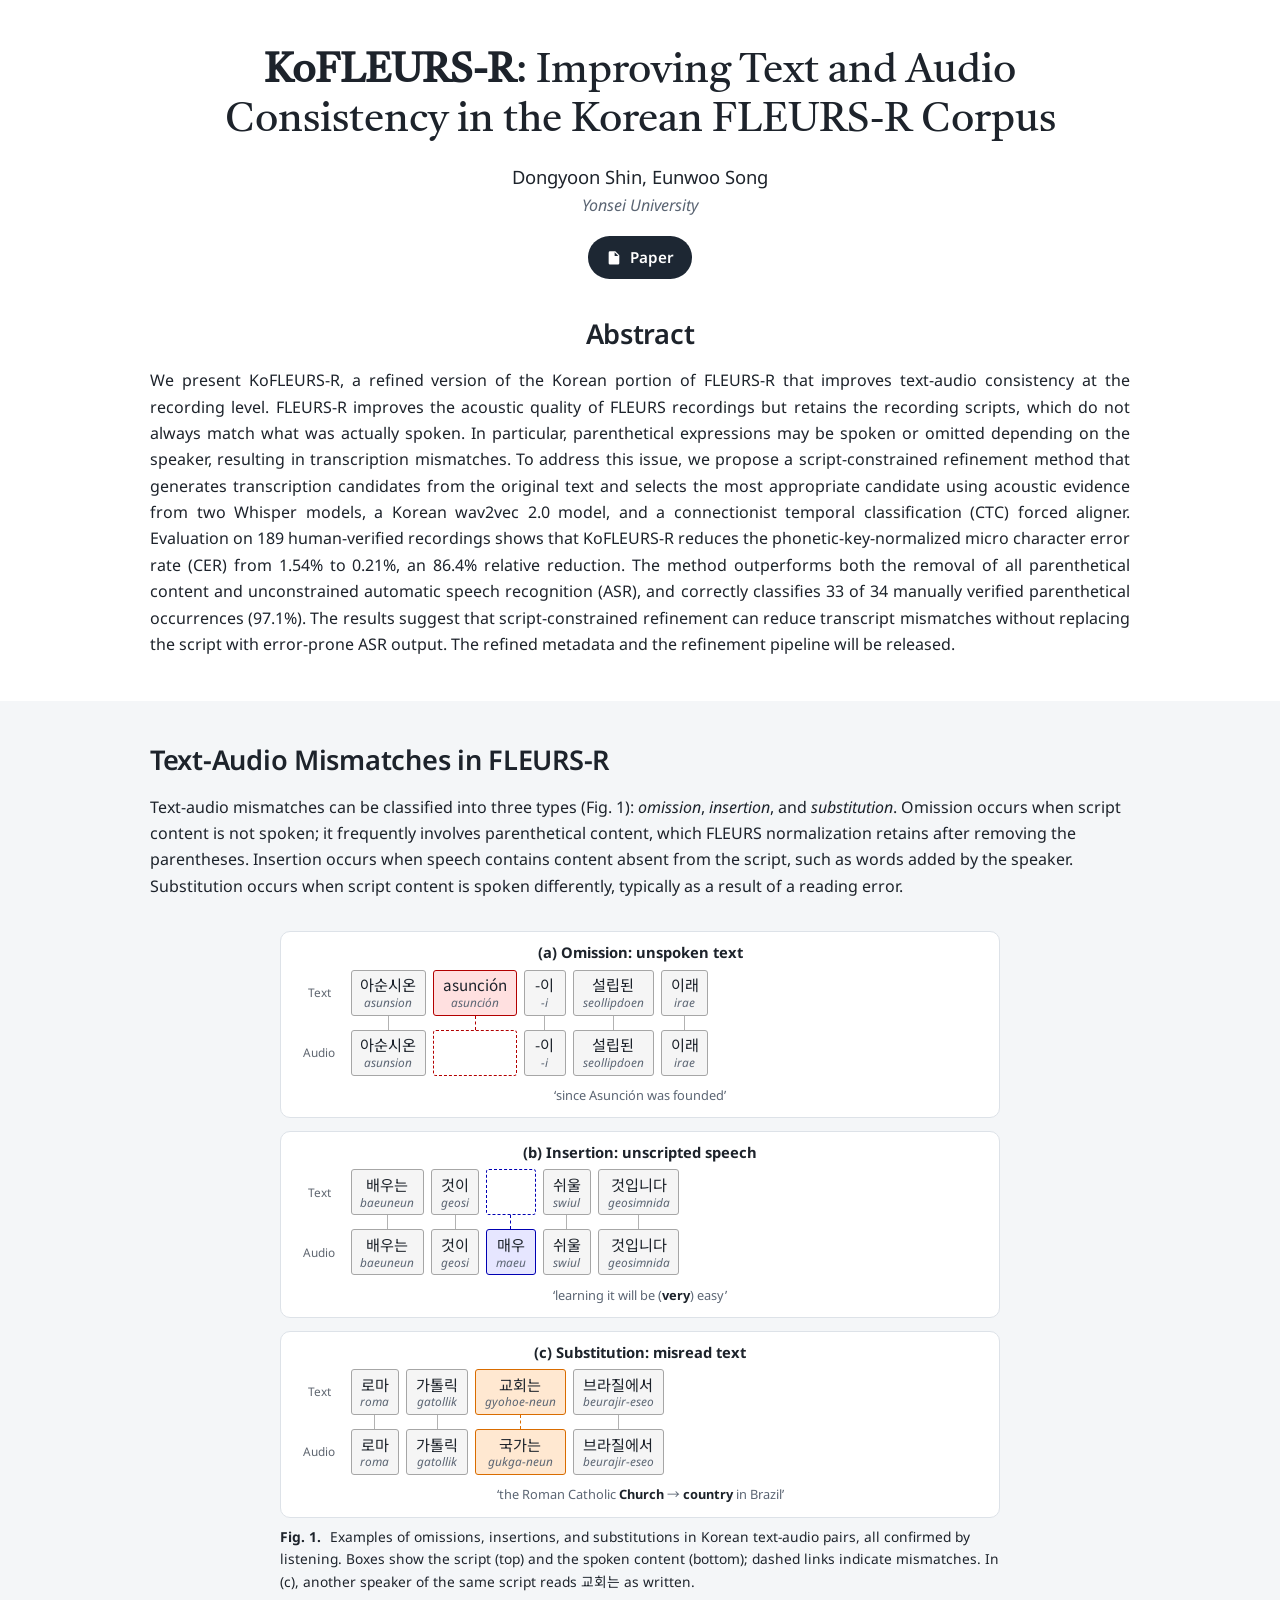
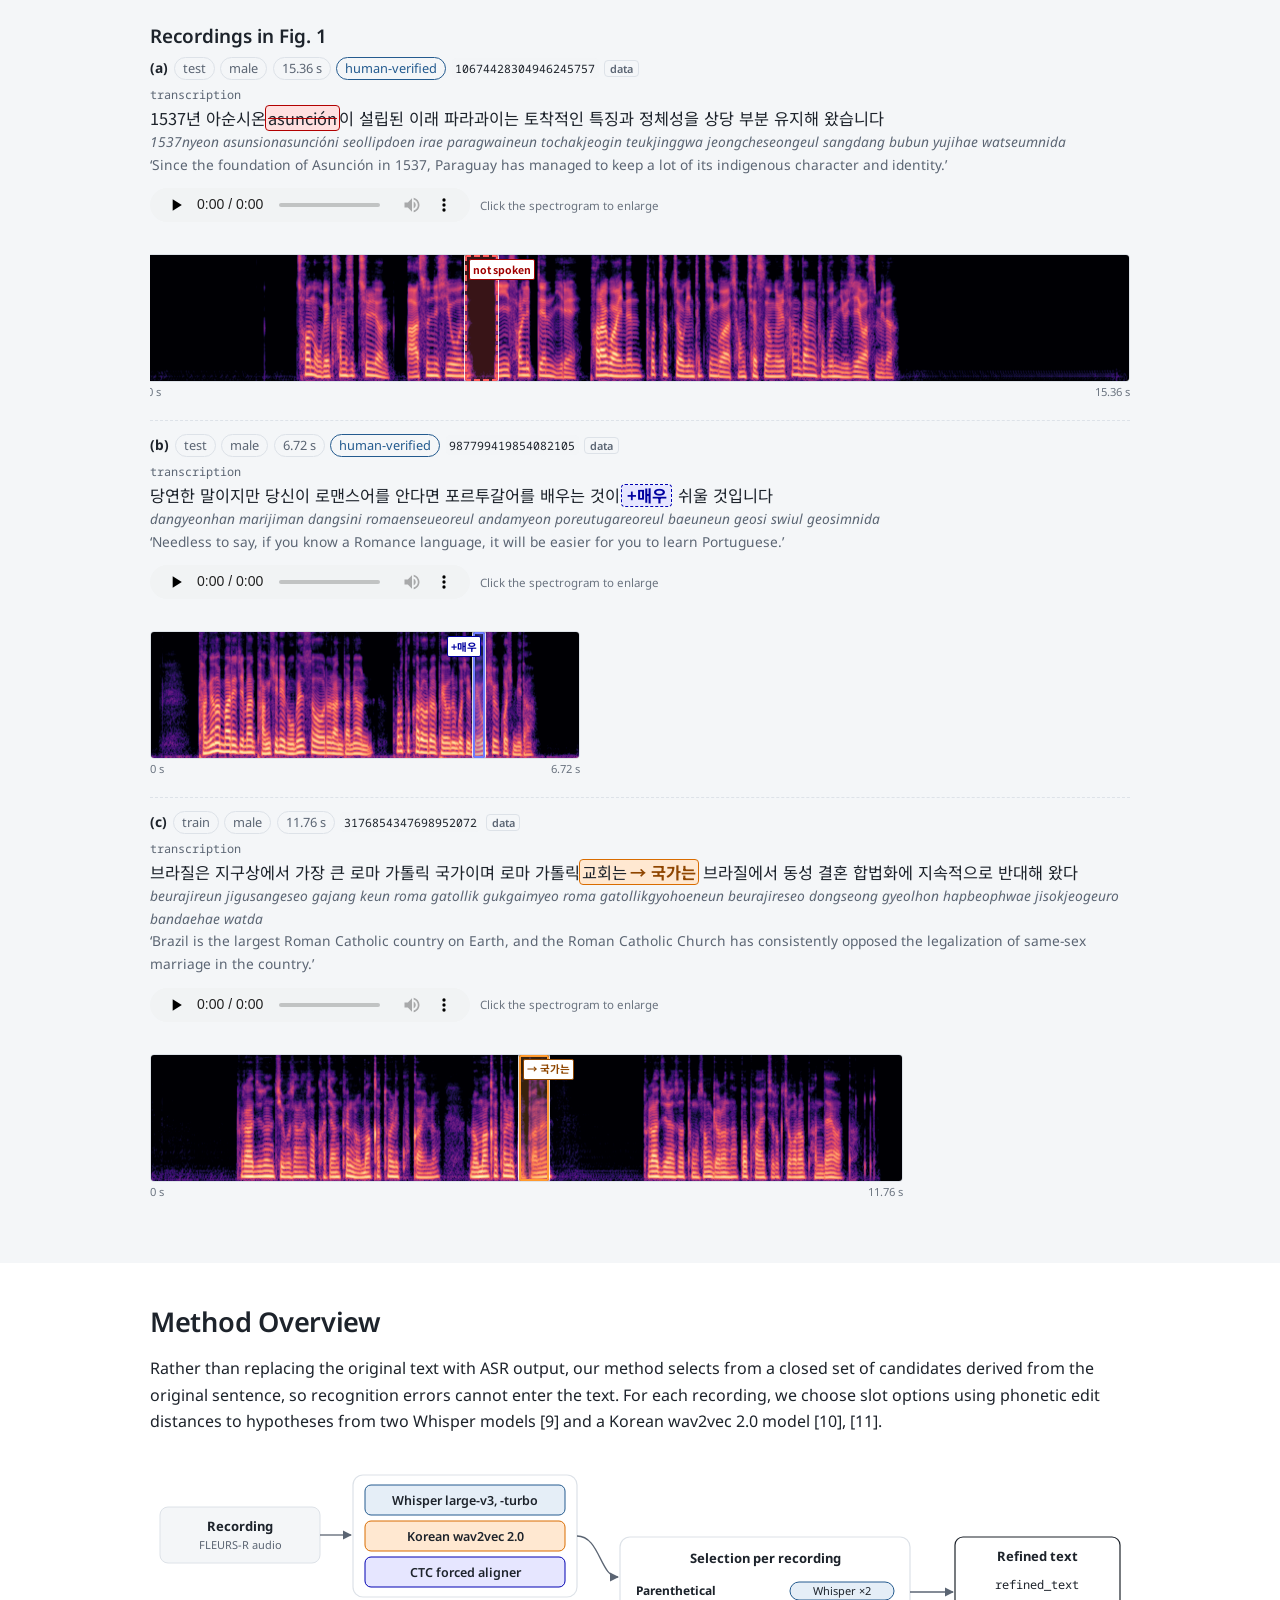
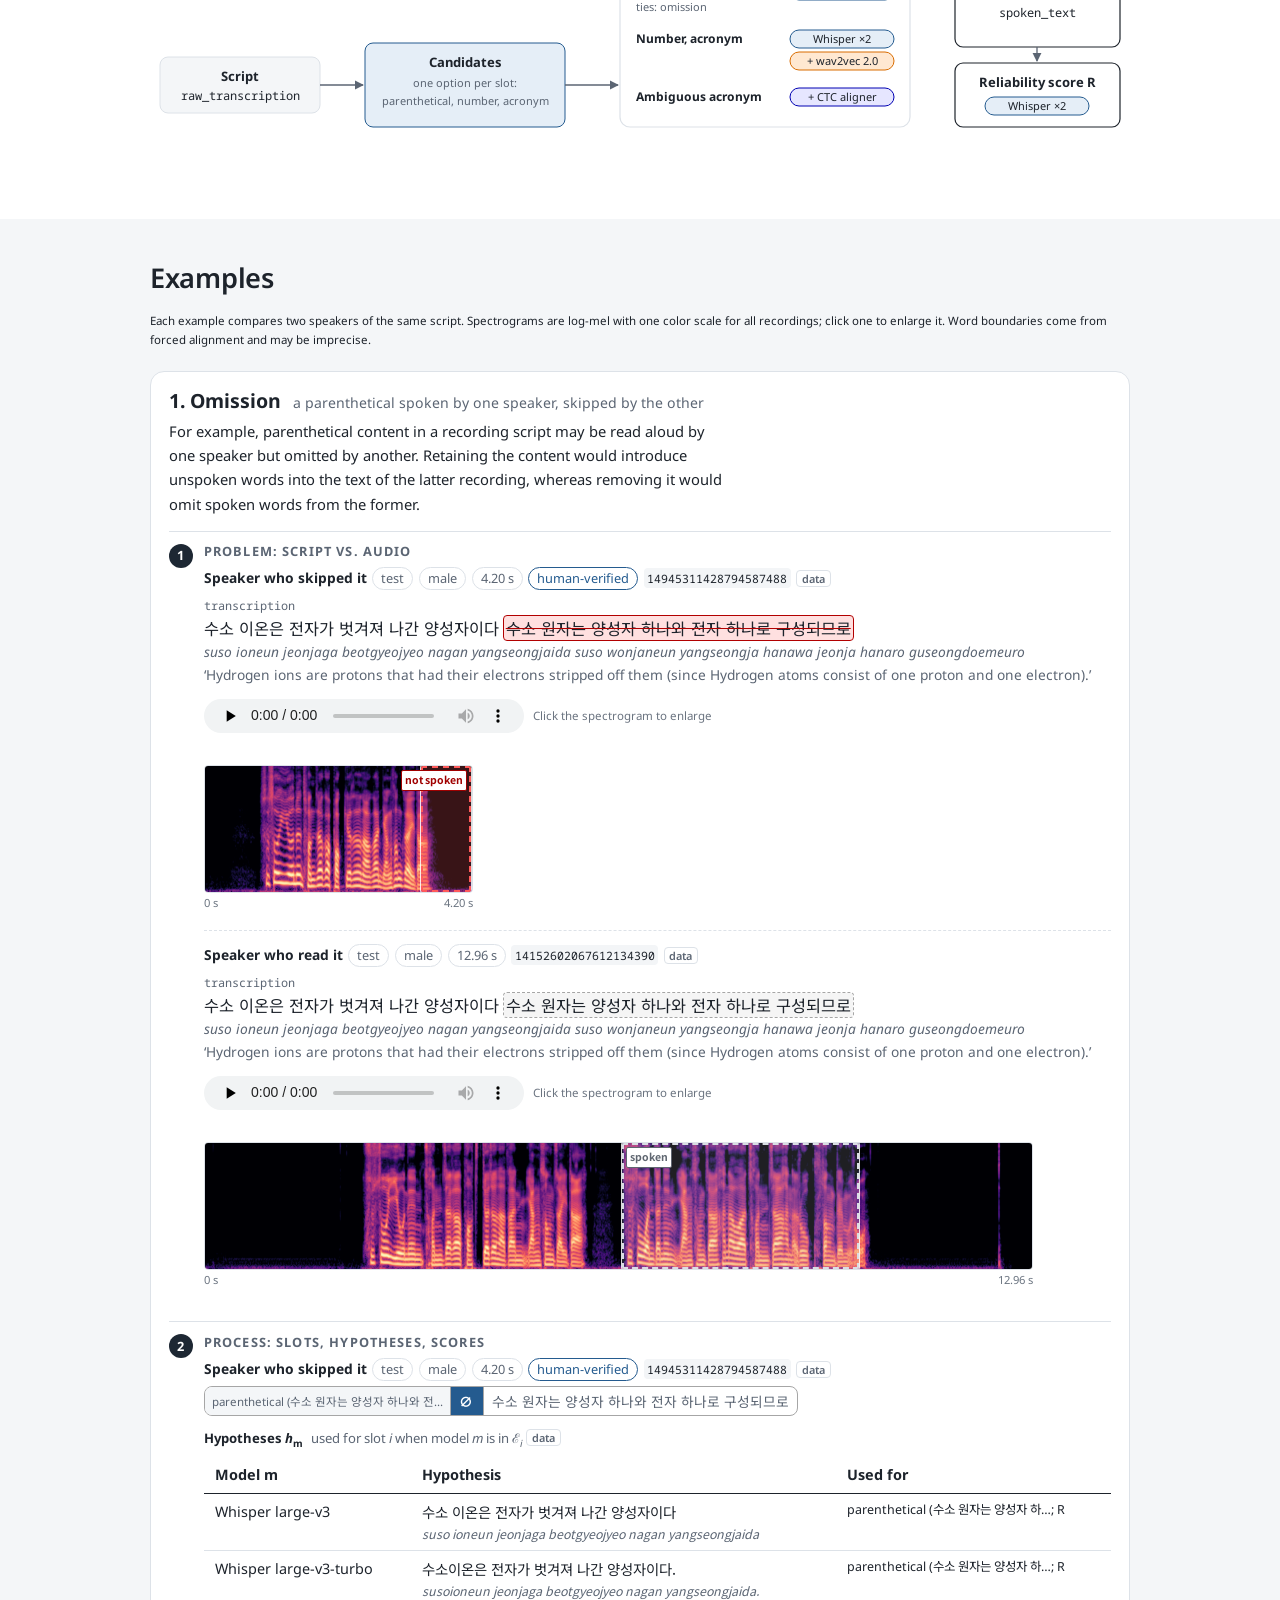
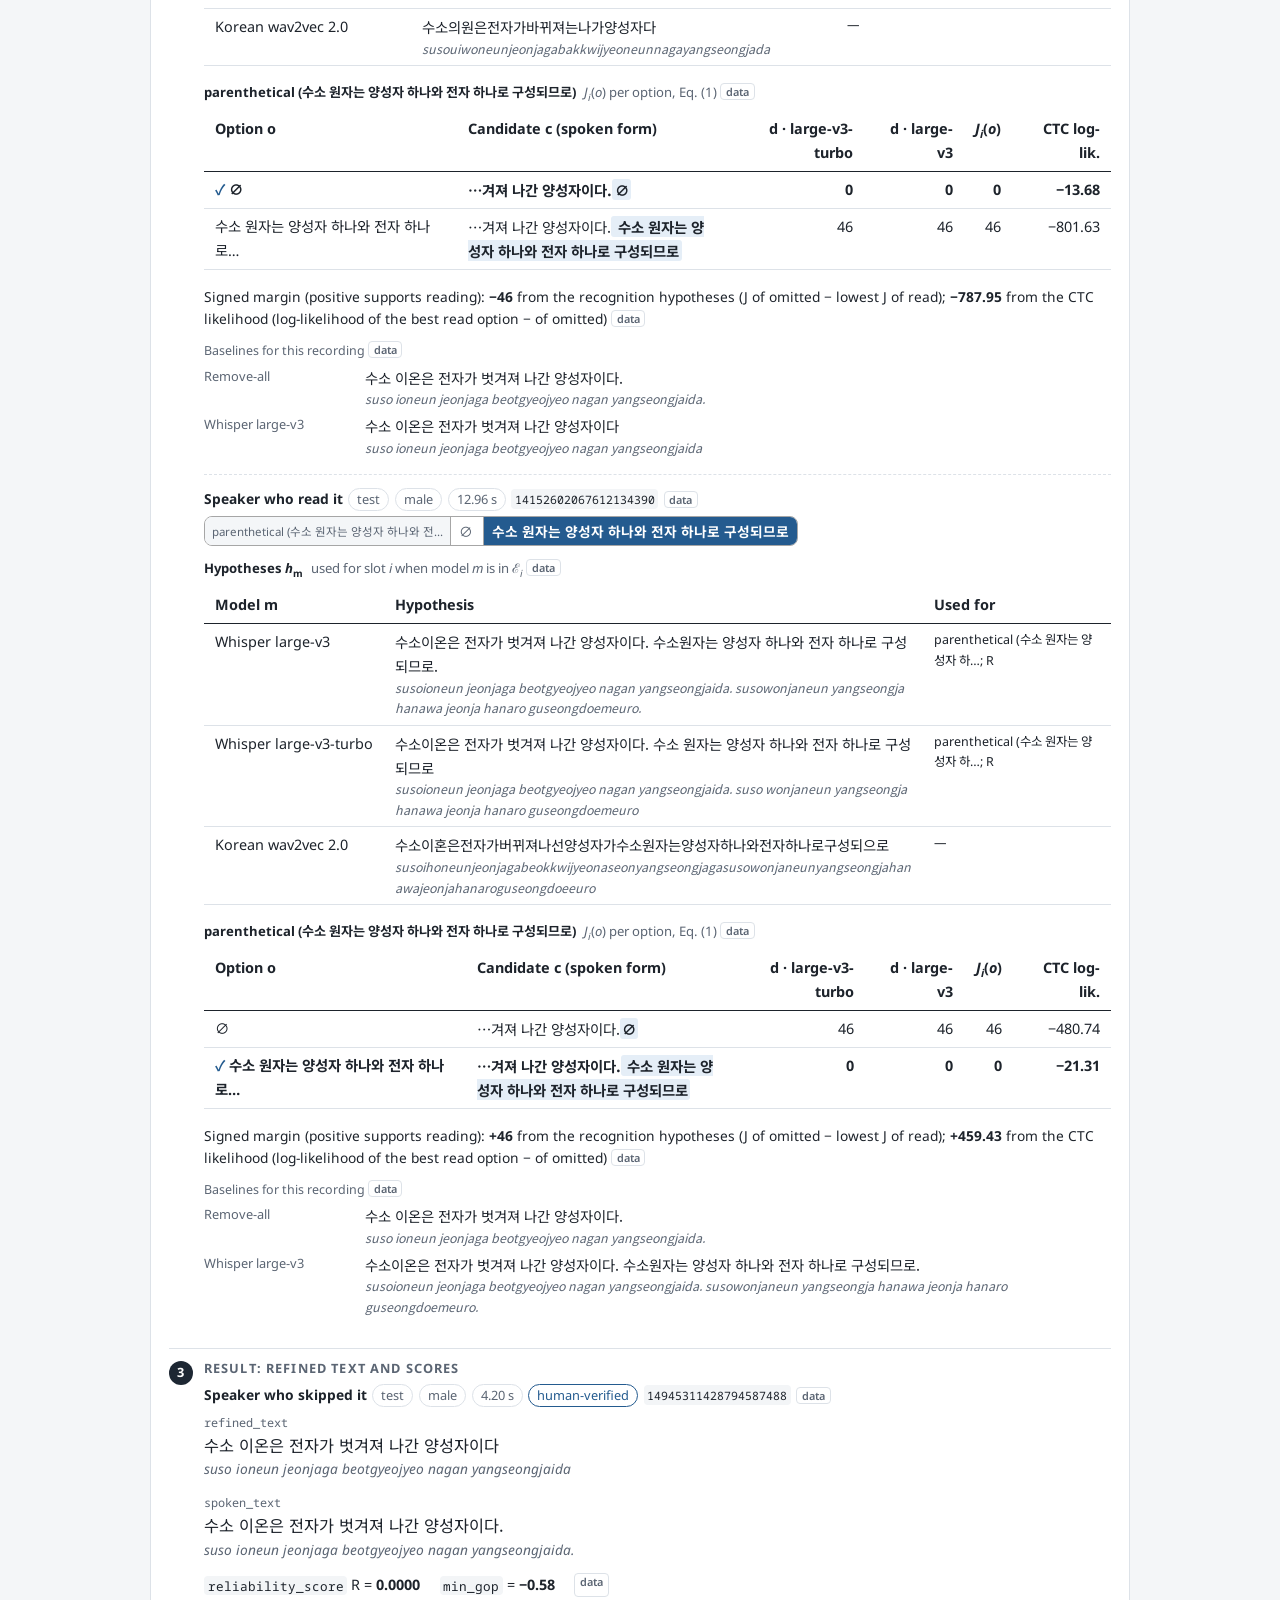
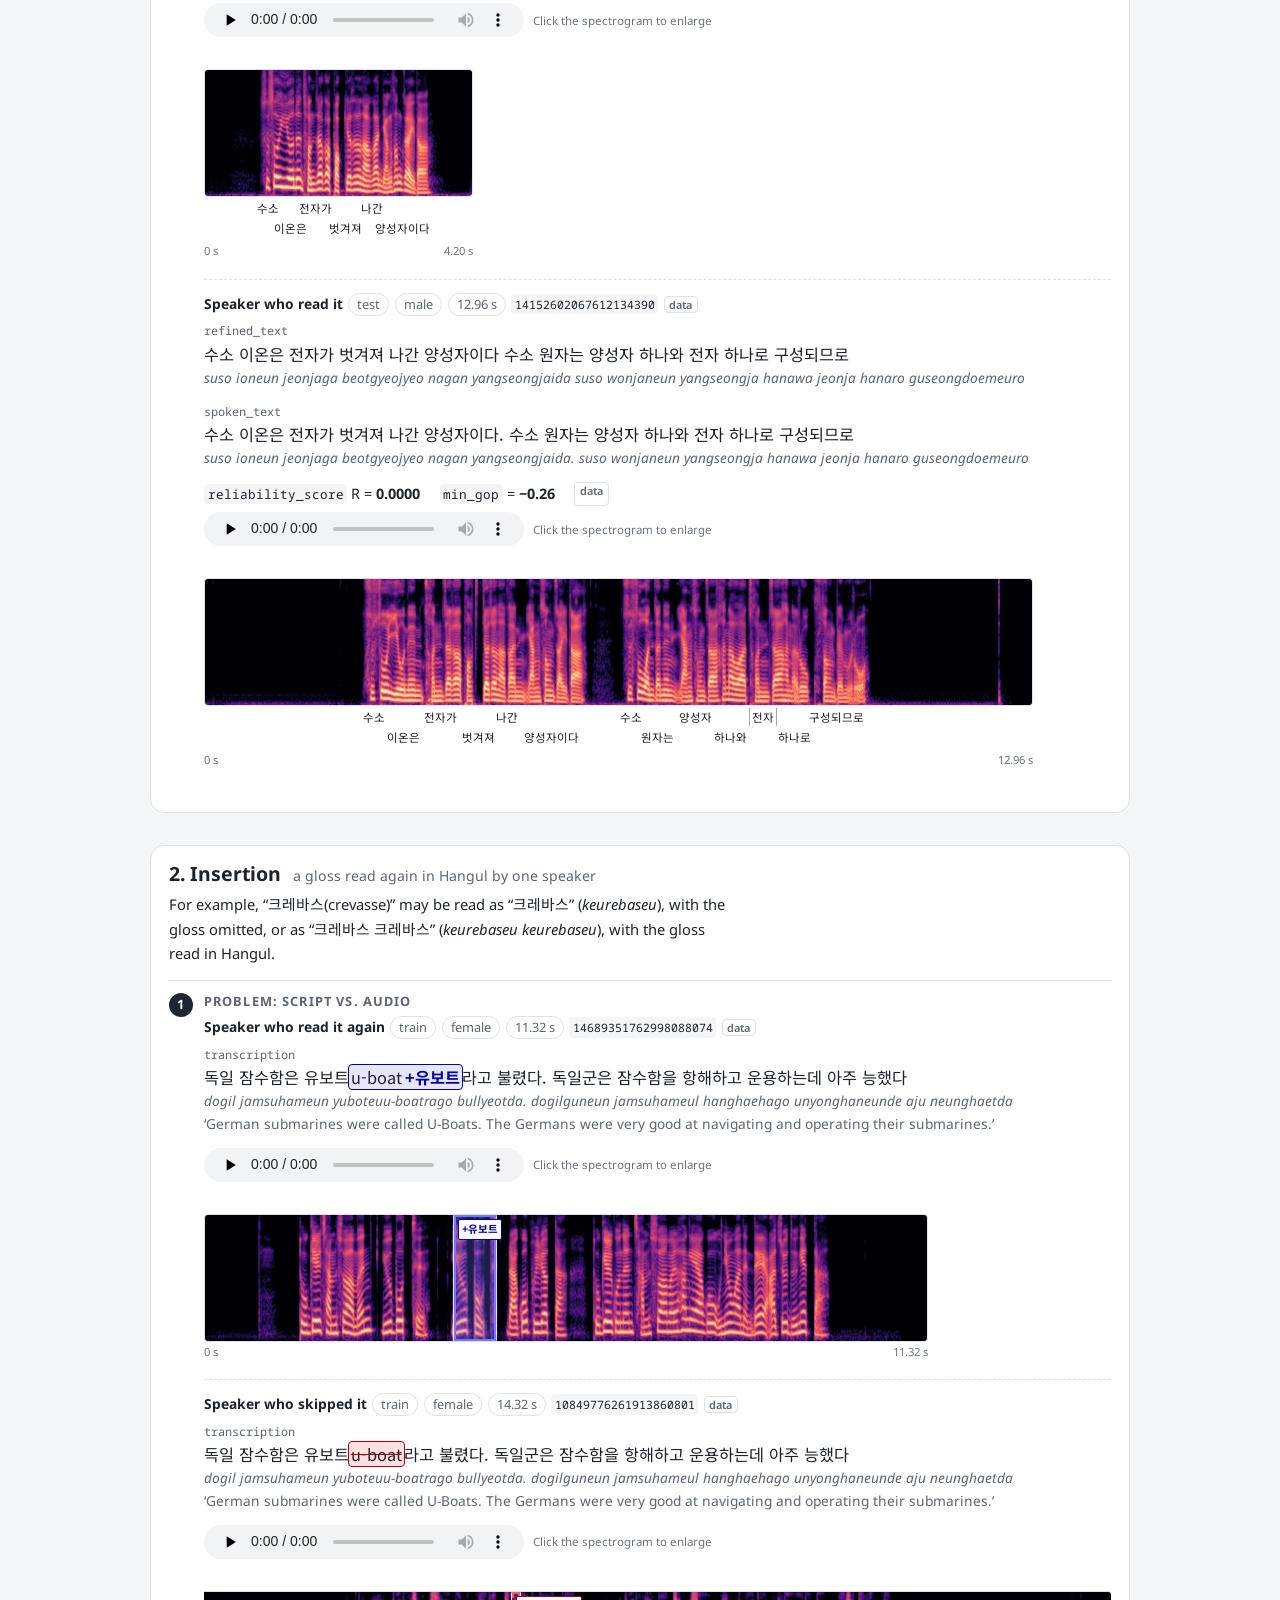
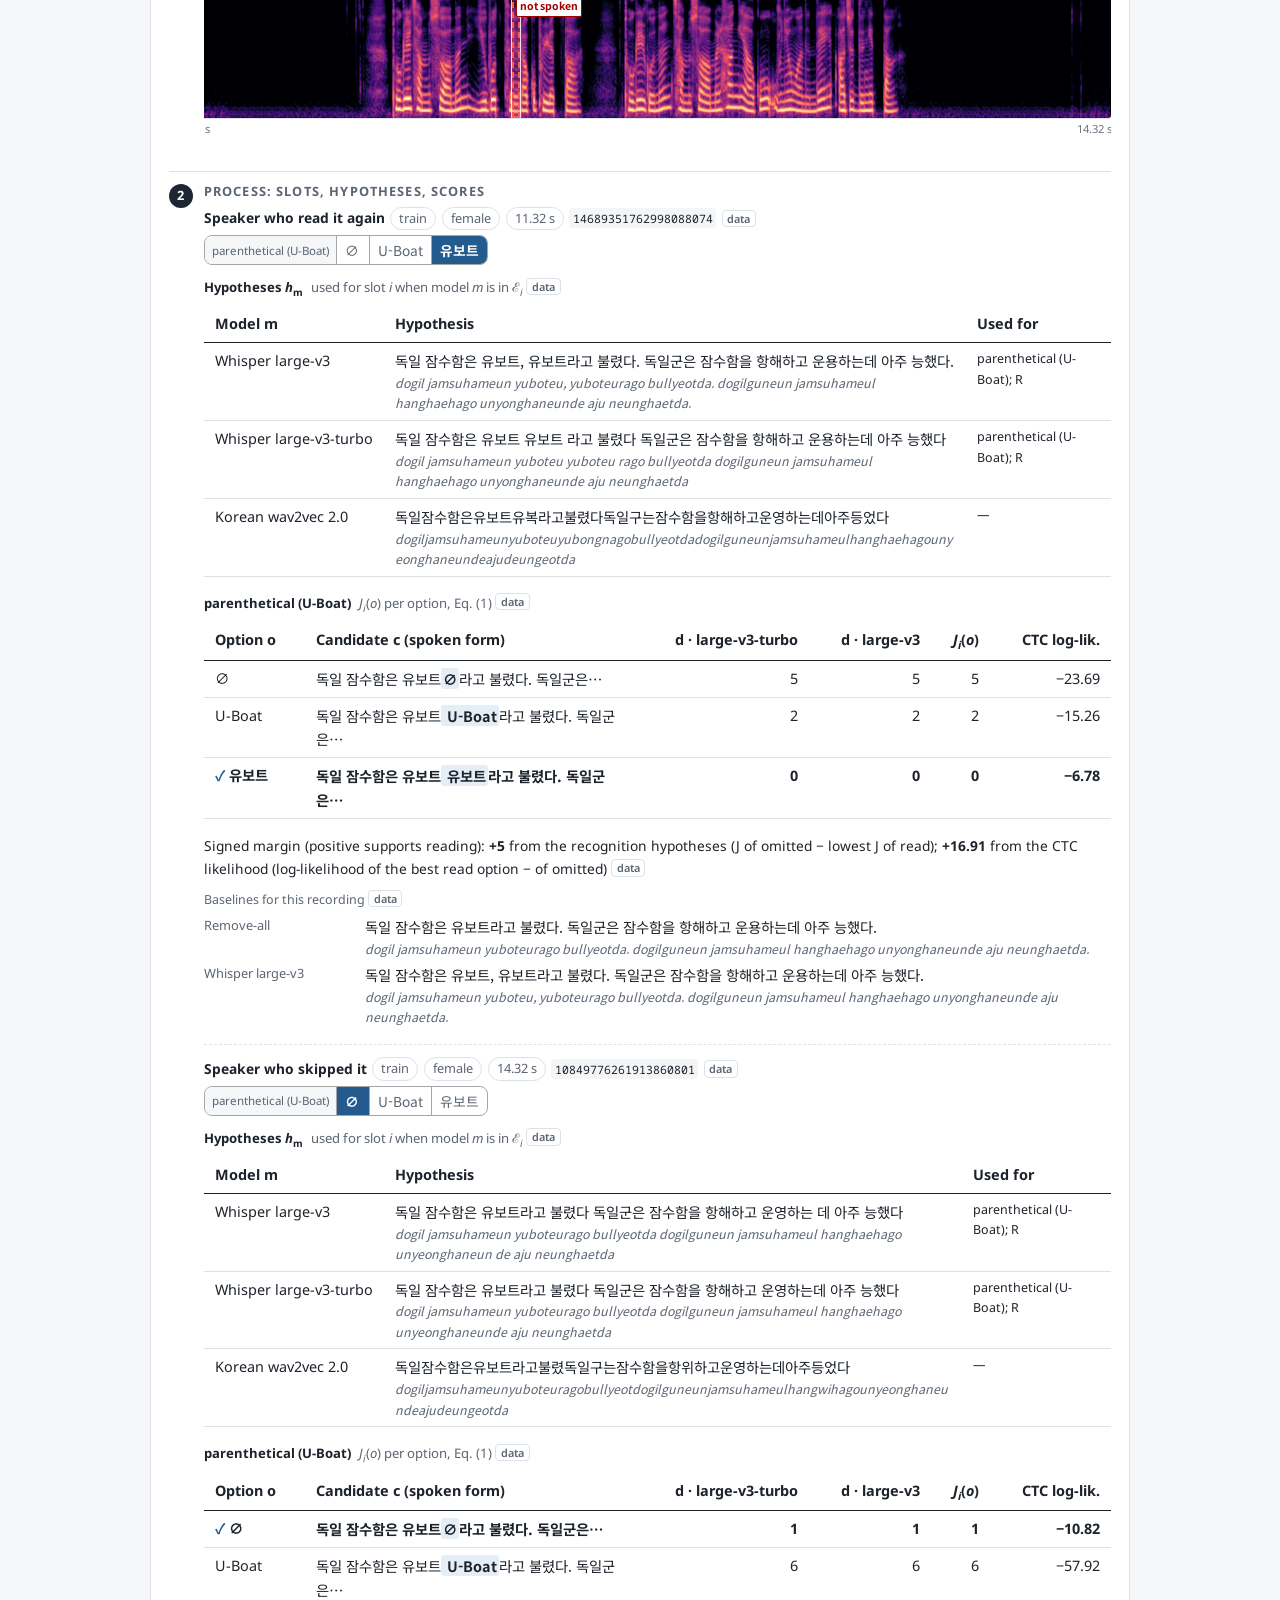
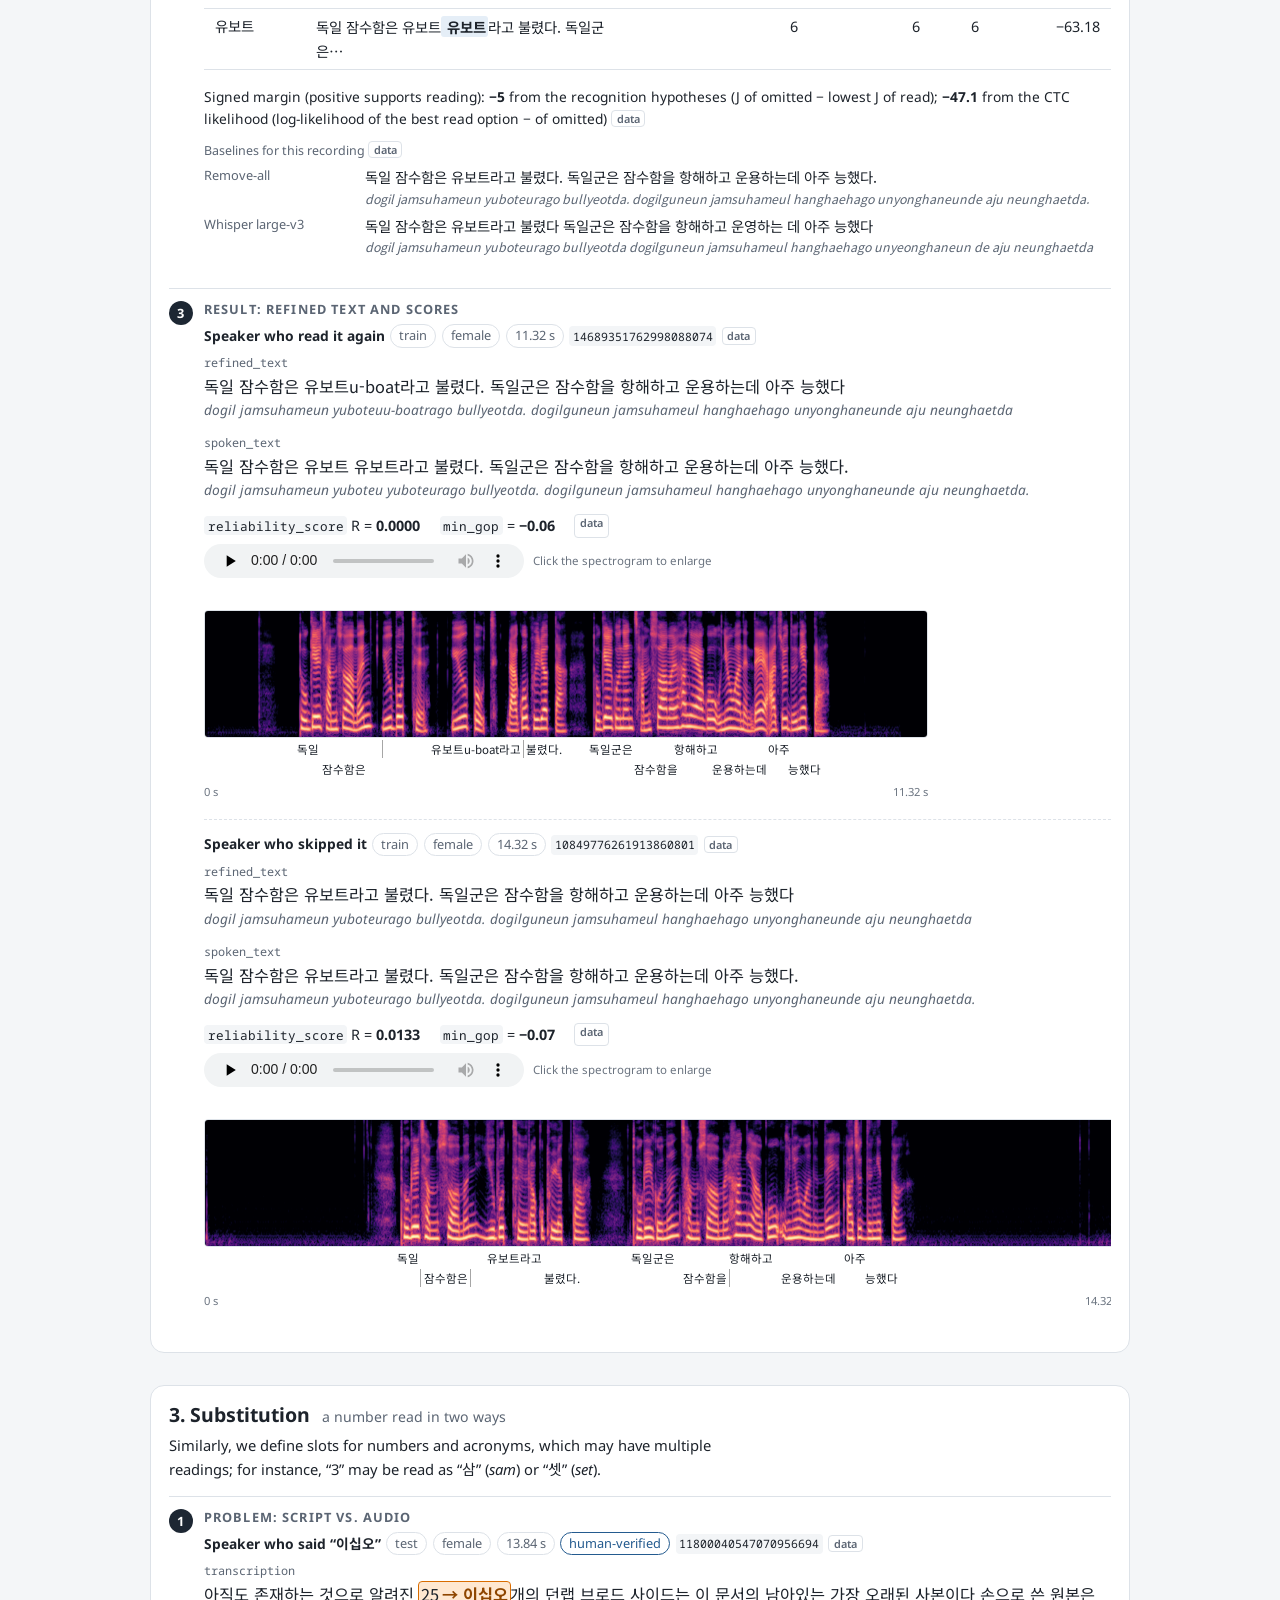
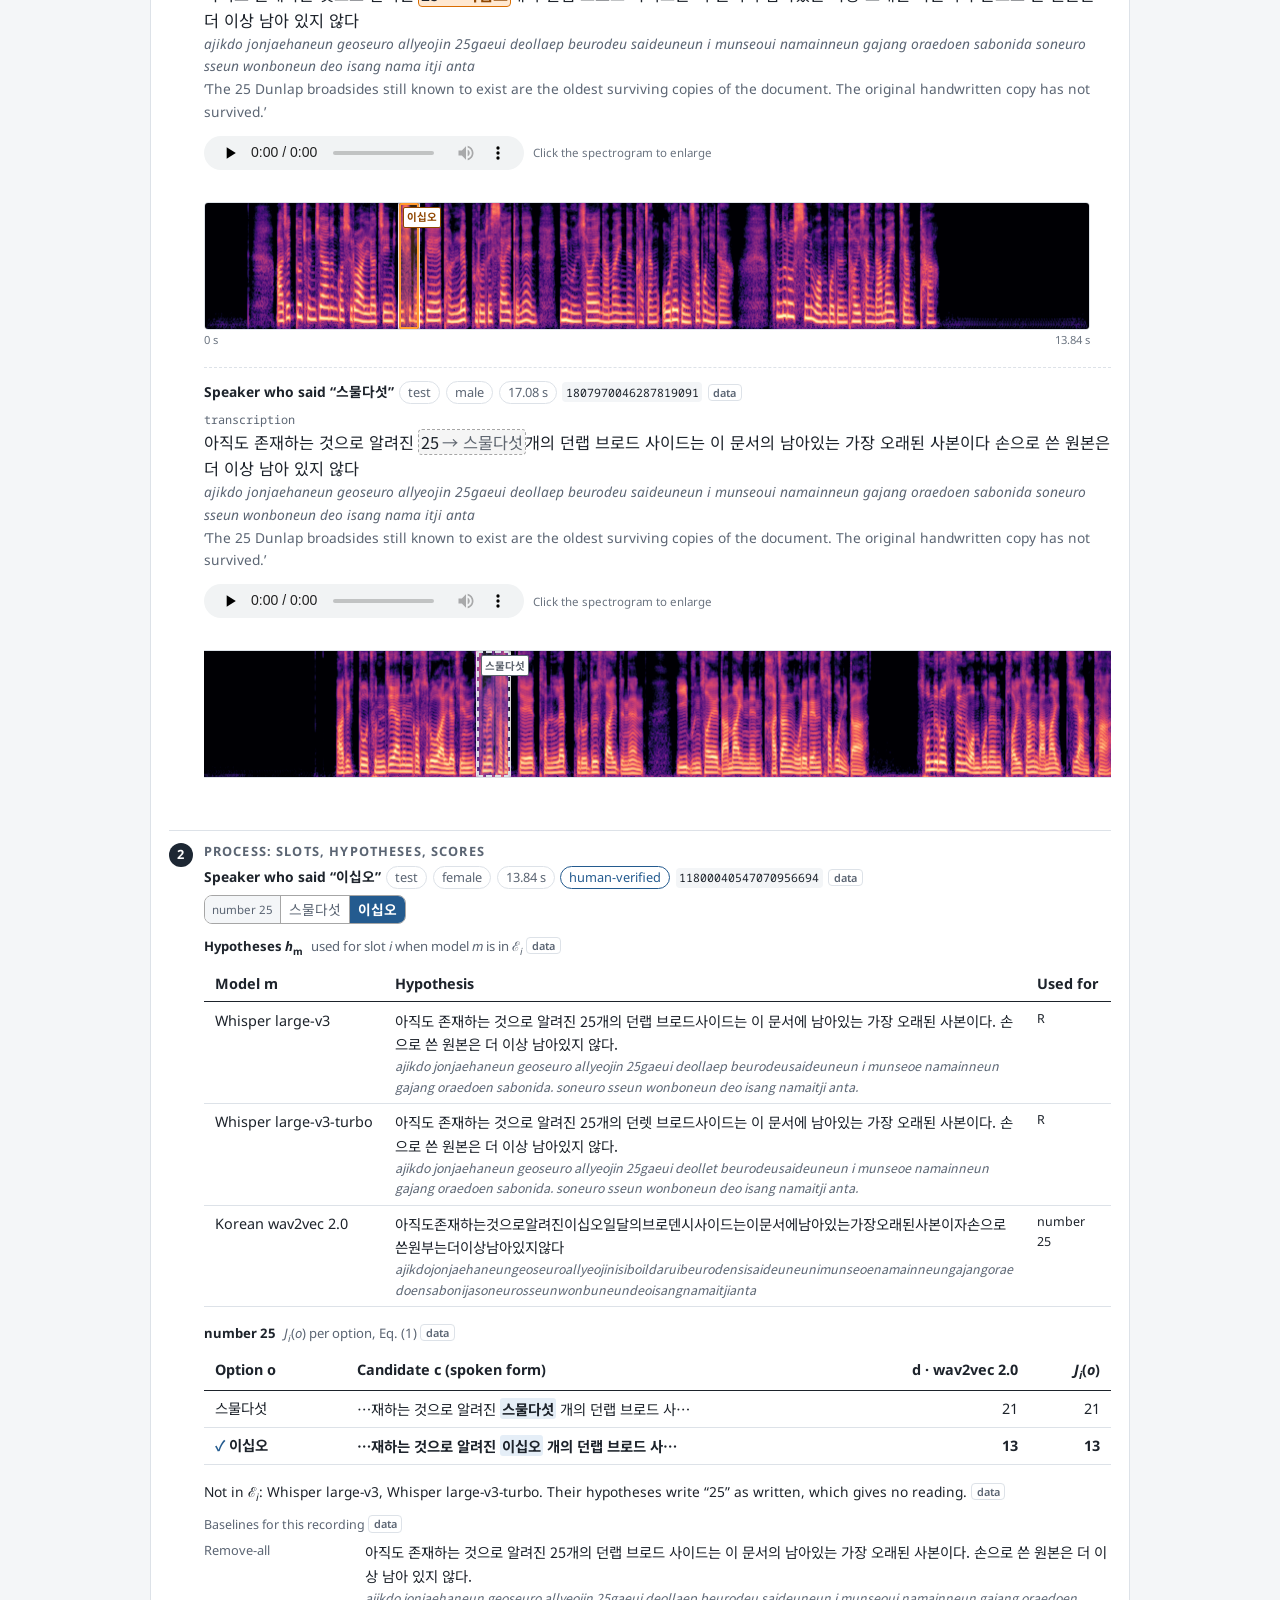
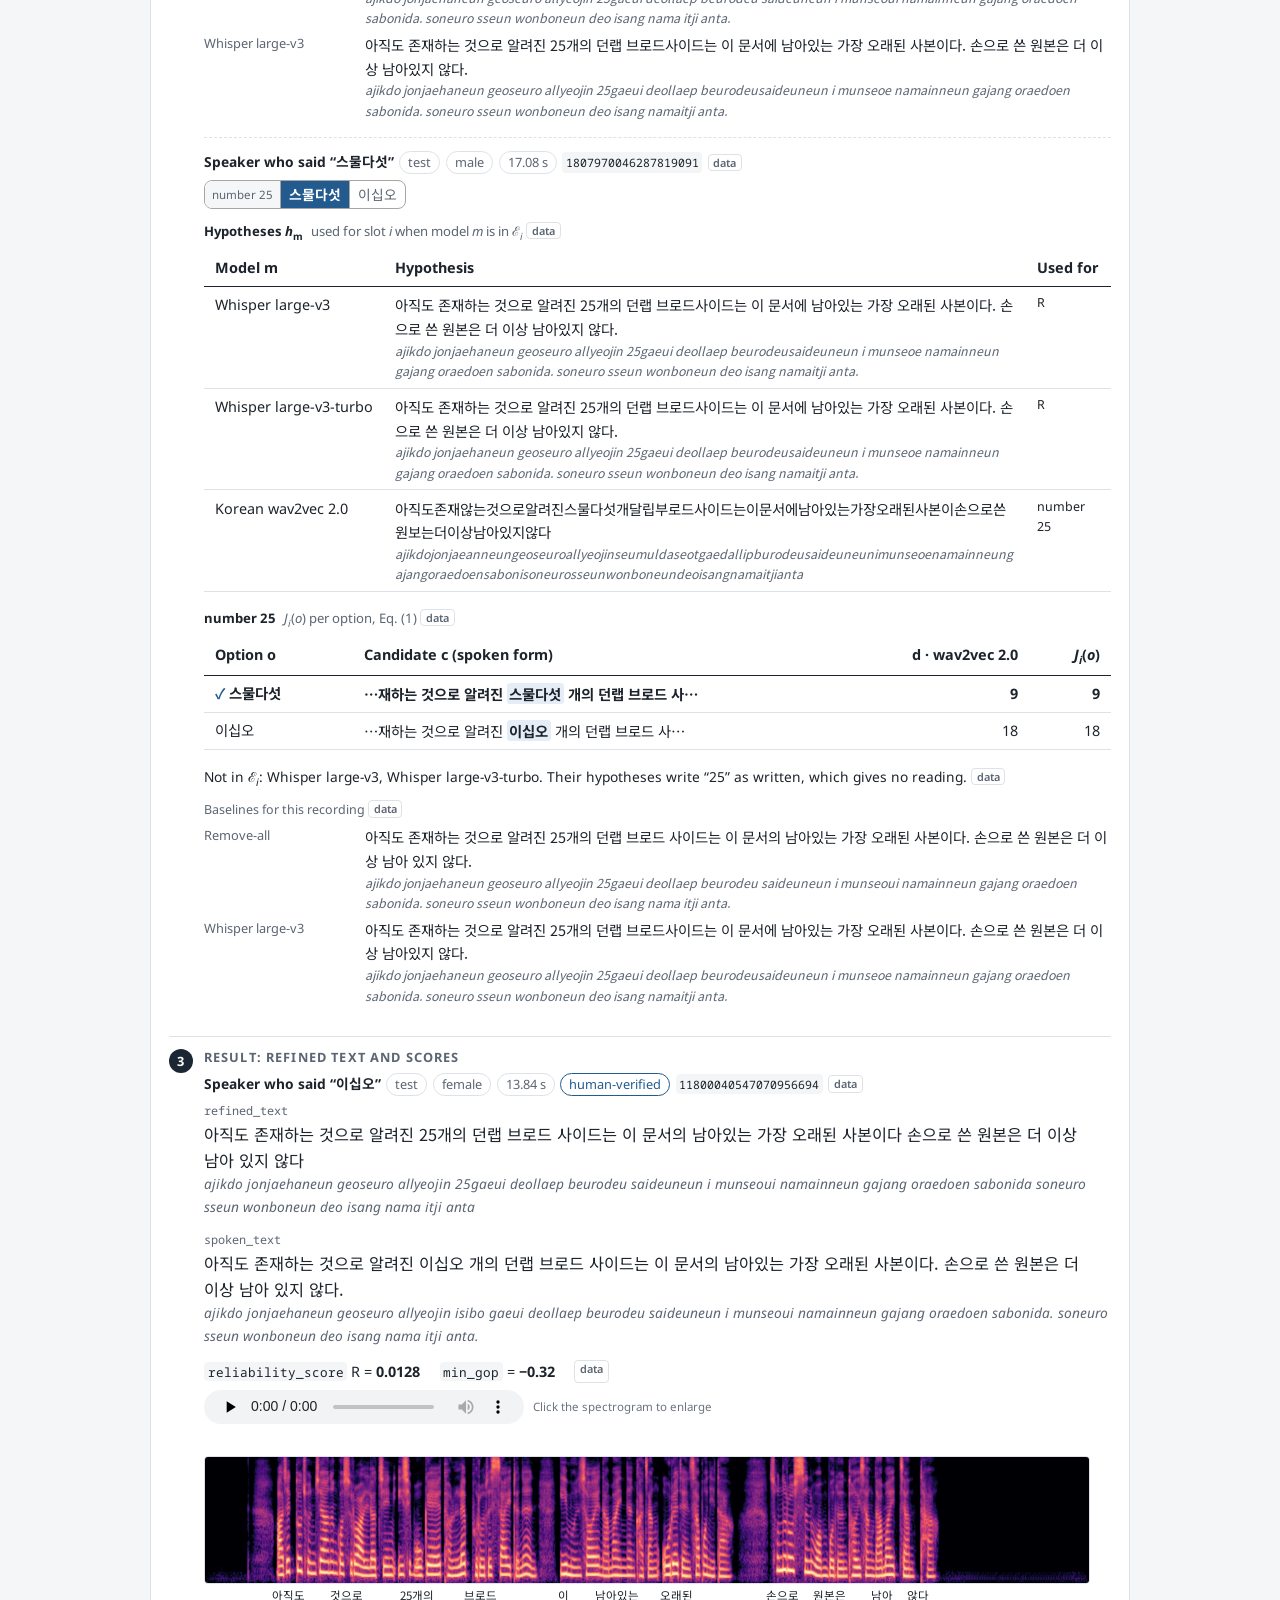
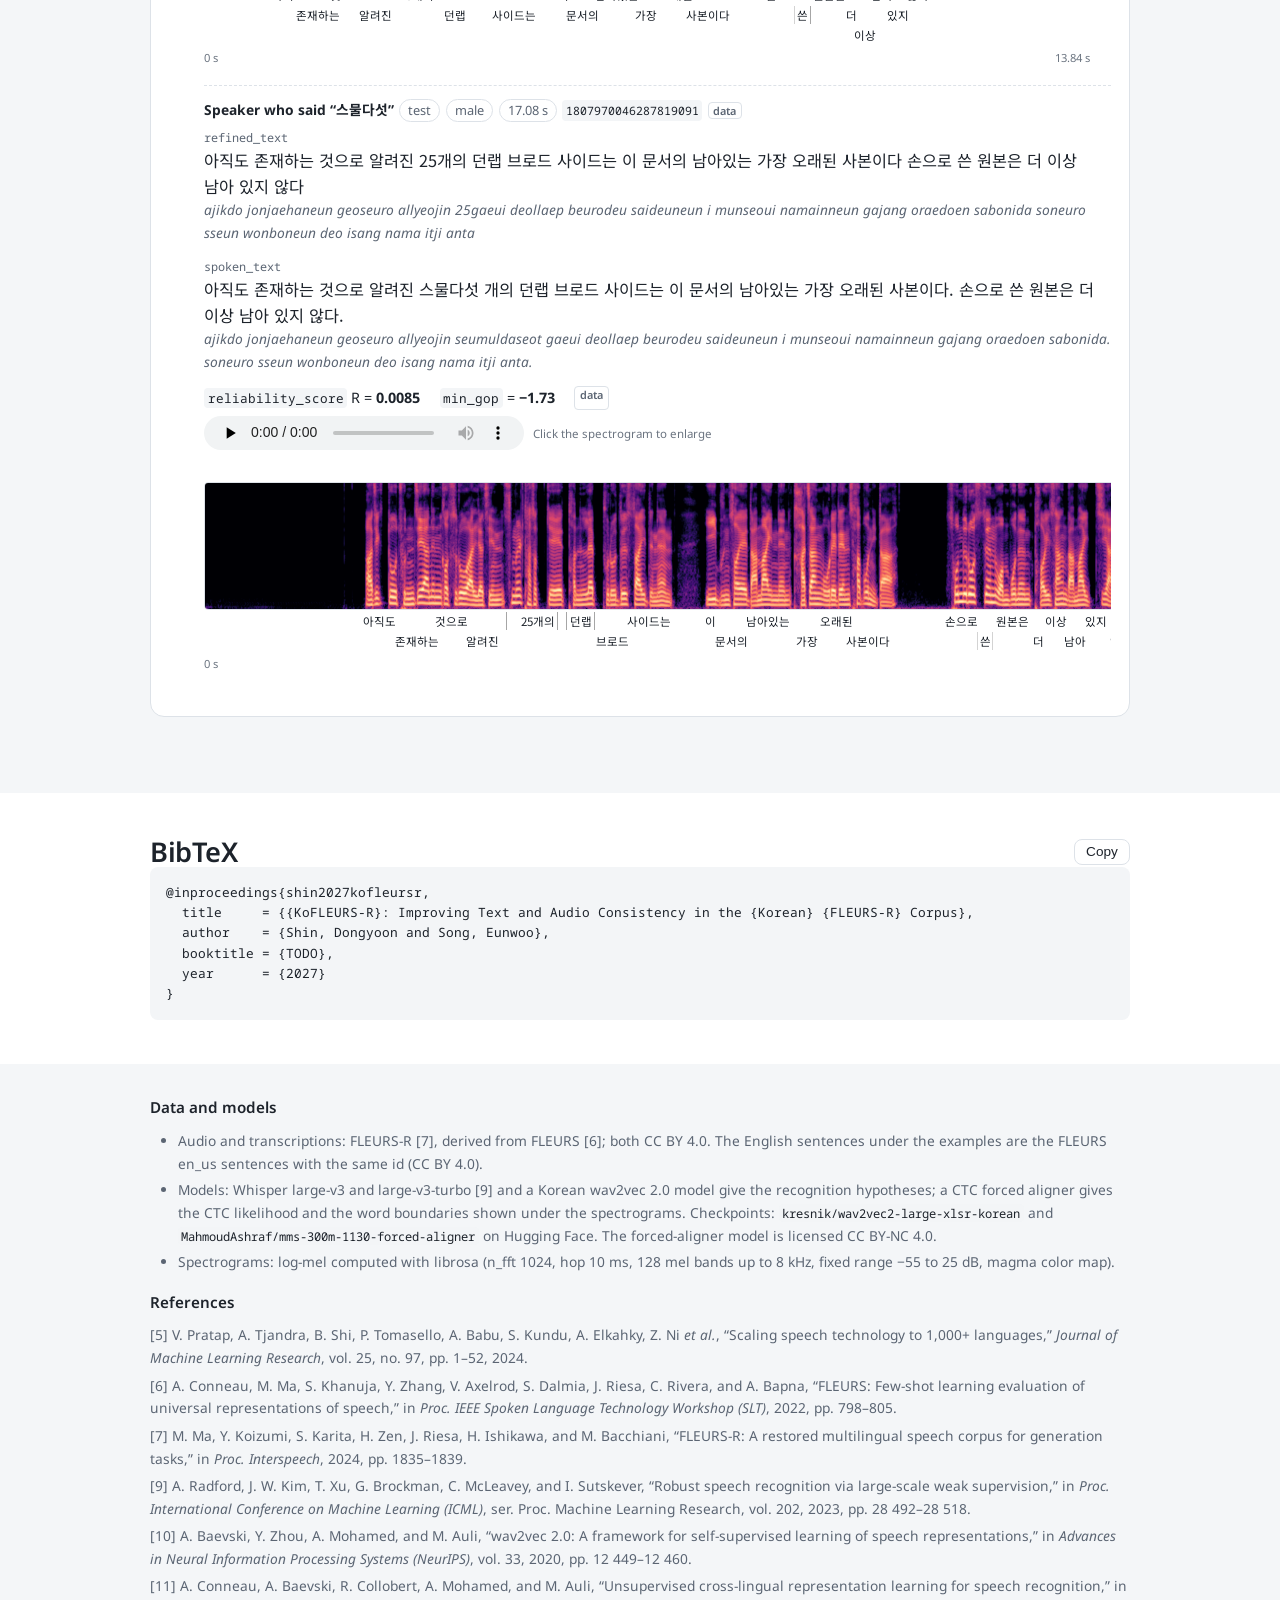
==== index.html @ 3f3d9c35 "KoFLEURS-R demo page Co-Authored-By: Claude Opus 5.5 <noreply@anthropic.com>" ====
<!DOCTYPE html>
<html lang="en">
<head>
<meta charset="utf-8">
<meta name="viewport" content="width=device-width, initial-scale=1, viewport-fit=cover">
<title>KoFLEURS-R Demo</title>
<meta name="claude:viewport-fit-sides" content="cover">
<meta name="description" content="Audio examples and results for KoFLEURS-R: Improving Text and Audio Consistency in the Korean FLEURS-R Corpus.">
<link rel="icon" href="data:image/svg+xml,%3Csvg xmlns=%22http://www.w3.org/2000/svg%22 viewBox=%220 0 32 32%22%3E%3Crect width=%2232%22 height=%2232%22 rx=%226%22 fill=%22%231d2733%22/%3E%3Cpath d=%22M6 22V10m4 12V6m4 16V12m4 10V8m4 14V14m4 8V11%22 stroke=%22white%22 stroke-width=%222.4%22 stroke-linecap=%22round%22/%3E%3C/svg%3E">
<link rel="preconnect" href="https://fonts.googleapis.com">
<link rel="preconnect" href="https://fonts.gstatic.com" crossorigin>
<link rel="stylesheet" href="https://fonts.googleapis.com/css2?family=Castoro&amp;family=Noto+Sans:ital,wght@0,400;0,600;0,700;1,400&amp;family=Noto+Sans+KR:wght@400;700&amp;family=Noto+Sans+Mono:wght@400;600&amp;display=swap">
<link rel="stylesheet" href="static/css/bulma.min.css">
<link rel="stylesheet" href="static/css/site.css">
<script src="static/js/config.js"></script>
<script defer src="static/js/site.js"></script>
</head>
<body>
<main id="main-content">
<section class="hero">
  <div class="hero-body">
    <div class="container is-max-desktop has-text-centered">
      <h1 class="title publication-title" data-pdf="T-1"><span class="name">KoFLEURS-R</span>: Improving Text and Audio Consistency in the Korean FLEURS-R Corpus</h1>
      <div class="publication-authors" id="authors"></div>
      <div class="publication-links" id="pub-links"></div>
    </div>
  </div>
</section>

<section class="section" id="abstract" style="padding-top: 0.5rem;">
  <div class="container is-max-desktop content">
    <h2 class="title is-3 has-text-centered">Abstract</h2>
    <p class="wide abstract">
      <span data-pdf="ABS-1">We present KoFLEURS-R, a refined version of the Korean portion of FLEURS-R that improves text-audio consistency at the recording level.</span>
      <span data-pdf="ABS-2">FLEURS-R improves the acoustic quality of FLEURS recordings but retains the recording scripts, which do not always match what was actually spoken.</span>
      <span data-pdf="ABS-3">In particular, parenthetical expressions may be spoken or omitted depending on the speaker, resulting in transcription mismatches.</span>
      <span data-pdf="ABS-4">To address this issue, we propose a script-constrained refinement method that generates transcription candidates from the original text and selects the most appropriate candidate using acoustic evidence from two Whisper models, a Korean wav2vec 2.0 model, and a connectionist temporal classification (CTC) forced aligner.</span>
      <span data-pdf="ABS-5">Evaluation on 189 human-verified recordings shows that KoFLEURS-R reduces the phonetic-key-normalized micro character error rate (CER) from 1.54% to 0.21%, an 86.4% relative reduction.</span>
      <span data-pdf="ABS-6">The method outperforms both the removal of all parenthetical content and unconstrained automatic speech recognition (ASR), and correctly classifies 33 of 34 manually verified parenthetical occurrences (97.1%).</span>
      <span data-pdf="ABS-7">The results suggest that script-constrained refinement can reduce transcript mismatches without replacing the script with error-prone ASR output.</span>
      <span data-pdf="ABS-8">The refined metadata and the refinement pipeline will be released.</span>
    </p>
  </div>
</section>

<!-- ============================================================ Problem -->
<section class="section band" id="problem">
  <div class="container is-max-desktop content">
    <h2 class="title is-3">Text-Audio Mismatches in FLEURS-R</h2>
    <p class="wide">
      <span data-pdf="IIB-1">Text-audio mismatches can be classified into three types (Fig. 1): <em>omission</em>, <em>insertion</em>, and <em>substitution</em>.</span>
      <span data-pdf="IIB-2">Omission occurs when script content is not spoken; it frequently involves parenthetical content, which FLEURS normalization retains after removing the parentheses.</span>
      <span data-pdf="IIB-3">Insertion occurs when speech contains content absent from the script, such as words added by the speaker.</span>
      <span data-pdf="IIB-4">Substitution occurs when script content is spoken differently, typically as a result of a reading error.</span>
    </p>

    <figure class="fig1-figure" id="fig1">
      <div class="fig1">
        <div class="fig1-panel" style="--n: 5">
          <h4 data-pdf-fig="(a) Omission: unspoken text">(a) Omission: unspoken text</h4>
          <div class="fig1-grid">
            <span class="fig1-rowlabel">Text</span>
            <div class="fbox">아순시온<i>asunsion</i></div>
            <div class="fbox hl omit">asunción<i>asunción</i></div>
            <div class="fbox">-이<i>-i</i></div>
            <div class="fbox">설립된<i>seollipdoen</i></div>
            <div class="fbox">이래<i>irae</i></div>
            <span></span>
            <div class="flink"></div><div class="flink mis omit"></div><div class="flink"></div><div class="flink"></div><div class="flink"></div>
            <span class="fig1-rowlabel">Audio</span>
            <div class="fbox">아순시온<i>asunsion</i></div>
            <div class="fbox empty omit" role="img" aria-label="not spoken"></div>
            <div class="fbox">-이<i>-i</i></div>
            <div class="fbox">설립된<i>seollipdoen</i></div>
            <div class="fbox">이래<i>irae</i></div>
          </div>
          <div class="fig1-gloss">‘since Asunción was founded’</div>
        </div>
        <div class="fig1-panel" style="--n: 5">
          <h4 data-pdf-fig="(b) Insertion: unscripted speech">(b) Insertion: unscripted speech</h4>
          <div class="fig1-grid">
            <span class="fig1-rowlabel">Text</span>
            <div class="fbox">배우는<i>baeuneun</i></div>
            <div class="fbox">것이<i>geosi</i></div>
            <div class="fbox empty ins" role="img" aria-label="not in the script"></div>
            <div class="fbox">쉬울<i>swiul</i></div>
            <div class="fbox">것입니다<i>geosimnida</i></div>
            <span></span>
            <div class="flink"></div><div class="flink"></div><div class="flink mis ins"></div><div class="flink"></div><div class="flink"></div>
            <span class="fig1-rowlabel">Audio</span>
            <div class="fbox">배우는<i>baeuneun</i></div>
            <div class="fbox">것이<i>geosi</i></div>
            <div class="fbox hl ins">매우<i>maeu</i></div>
            <div class="fbox">쉬울<i>swiul</i></div>
            <div class="fbox">것입니다<i>geosimnida</i></div>
          </div>
          <div class="fig1-gloss">‘learning it will be (<b>very</b>) easy’</div>
        </div>
        <div class="fig1-panel" style="--n: 4">
          <h4 data-pdf-fig="(c) Substitution: misread text">(c) Substitution: misread text</h4>
          <div class="fig1-grid">
            <span class="fig1-rowlabel">Text</span>
            <div class="fbox">로마<i>roma</i></div>
            <div class="fbox">가톨릭<i>gatollik</i></div>
            <div class="fbox hl sub">교회는<i>gyohoe-neun</i></div>
            <div class="fbox">브라질에서<i>beurajir-eseo</i></div>
            <span></span>
            <div class="flink"></div><div class="flink"></div><div class="flink mis sub"></div><div class="flink"></div>
            <span class="fig1-rowlabel">Audio</span>
            <div class="fbox">로마<i>roma</i></div>
            <div class="fbox">가톨릭<i>gatollik</i></div>
            <div class="fbox hl sub">국가는<i>gukga-neun</i></div>
            <div class="fbox">브라질에서<i>beurajir-eseo</i></div>
          </div>
          <div class="fig1-gloss">‘the Roman Catholic <b>Church</b> → <b>country</b> in Brazil’</div>
        </div>
      </div>
      <figcaption class="paper-cap"><span class="cap-num">Fig. 1.</span>
        <span data-pdf="F1-1">Examples of omissions, insertions, and substitutions in Korean text-audio pairs, all confirmed by listening.</span>
        <span data-pdf="F1-2">Boxes show the script (top) and the spoken content (bottom); dashed links indicate mismatches.</span>
        <span data-pdf="F1-3">In (c), another speaker of the same script reads 교회는 as written.</span>
      </figcaption>
    </figure>

    <div id="fig1-listen"></div>
  </div>
</section>

<!-- ============================================================ Method overview -->
<section class="section" id="method">
  <div class="container is-max-desktop content">
    <h2 class="title is-3">Method Overview</h2>
    <p class="wide">
      <span data-pdf="I-15">Rather than replacing the original text with ASR output, our method selects from a closed set of candidates derived from the original sentence, so recognition errors cannot enter the text.</span>
      <span data-pdf="I-17">For each recording, we choose slot options using phonetic edit distances to hypotheses from two Whisper models [9] and a Korean wav2vec 2.0 model [10], [11].</span>
    </p>
    <figure>
      <div class="pipeline-wrap">
        <svg class="pipeline" viewBox="0 0 980 300" role="img" aria-labelledby="pl-title pl-desc">
          <title id="pl-title">KoFLEURS-R pipeline</title>
          <desc id="pl-desc">Candidates are generated from the script and one is selected per recording. Parenthetical slots use the two Whisper models; number and acronym slots also use the Korean wav2vec 2.0 model; ambiguous acronym readings also use a CTC forced aligner. The outputs are refined_text, spoken_text and the reliability score R from the two Whisper models.</desc>
          <defs>
            <marker id="arr" viewBox="0 0 10 10" refX="9" refY="5" markerWidth="7" markerHeight="7" orient="auto-start-reverse"><path d="M0,0 L10,5 L0,10 z" class="arrow-fill"/></marker>
          </defs>
          <!-- inputs -->
          <rect class="p-in" x="10" y="40" width="160" height="56" rx="8"/>
          <text class="t-head" x="90" y="64" text-anchor="middle">Recording</text>
          <text class="t-small" x="90" y="82" text-anchor="middle">FLEURS-R audio</text>
          <rect class="p-in" x="10" y="190" width="160" height="56" rx="8"/>
          <text class="t-head" x="90" y="214" text-anchor="middle">Script</text>
          <text class="t-mono" x="90" y="233" text-anchor="middle">raw_transcription</text>
          <!-- recognizers (one group: each feeds the selection) -->
          <rect class="p-box" x="203" y="8" width="224" height="122" rx="10"/>
          <rect class="p-whisper" x="215" y="18" width="200" height="30" rx="6"/>
          <text class="t-model" x="315" y="38" text-anchor="middle">Whisper large-v3, -turbo</text>
          <rect class="p-w2v" x="215" y="54" width="200" height="30" rx="6"/>
          <text class="t-model" x="315" y="74" text-anchor="middle">Korean wav2vec 2.0</text>
          <rect class="p-ctc" x="215" y="90" width="200" height="30" rx="6"/>
          <text class="t-model" x="315" y="110" text-anchor="middle">CTC forced aligner</text>
          <path class="edge" d="M170,68 L201,68" marker-end="url(#arr)"/>
          <!-- candidates -->
          <rect class="p-step" x="215" y="176" width="200" height="84" rx="8"/>
          <text class="t-head" x="315" y="200" text-anchor="middle">Candidates</text>
          <text class="t-small" x="315" y="220" text-anchor="middle">one option per slot:</text>
          <text class="t-small" x="315" y="238" text-anchor="middle">parenthetical, number, acronym</text>
          <path class="edge" d="M170,218 L213,218" marker-end="url(#arr)"/>
          <!-- selection -->
          <rect class="p-box" x="470" y="70" width="290" height="190" rx="10"/>
          <text class="t-head" x="615" y="96" text-anchor="middle">Selection per recording</text>
          <text class="t-head" x="486" y="128" style="font-size:12px">Parenthetical</text>
          <rect class="p-whisper" x="640" y="115" width="104" height="18" rx="9"/><text class="t-small" x="692" y="128" text-anchor="middle" style="fill:var(--fg)">Whisper ×2</text>
          <text class="t-small" x="486" y="144">ties: omission</text>
          <text class="t-head" x="486" y="176" style="font-size:12px">Number, acronym</text>
          <rect class="p-whisper" x="640" y="163" width="104" height="18" rx="9"/><text class="t-small" x="692" y="176" text-anchor="middle" style="fill:var(--fg)">Whisper ×2</text>
          <rect class="p-w2v" x="640" y="185" width="104" height="18" rx="9"/><text class="t-small" x="692" y="198" text-anchor="middle" style="fill:var(--fg)">+ wav2vec 2.0</text>
          <text class="t-head" x="486" y="234" style="font-size:12px">Ambiguous acronym</text>
          <rect class="p-ctc" x="640" y="221" width="104" height="18" rx="9"/><text class="t-small" x="692" y="234" text-anchor="middle" style="fill:var(--fg)">+ CTC aligner</text>
          <path class="edge" d="M427,69 C450,69 450,110 468,110" marker-end="url(#arr)"/>
          <path class="edge" d="M415,218 L468,218" marker-end="url(#arr)"/>
          <!-- outputs -->
          <rect class="p-out" x="805" y="70" width="165" height="110" rx="8"/>
          <text class="t-head" x="887" y="94" text-anchor="middle">Refined text</text>
          <text class="t-mono" x="887" y="122" text-anchor="middle">refined_text</text>
          <text class="t-mono" x="887" y="150" text-anchor="middle">spoken_text</text>
          <rect class="p-out" x="805" y="196" width="165" height="64" rx="8"/>
          <text class="t-head" x="887" y="220" text-anchor="middle">Reliability score R</text>
          <rect class="p-whisper" x="835" y="230" width="104" height="18" rx="9"/><text class="t-small" x="887" y="243" text-anchor="middle" style="fill:var(--fg)">Whisper ×2</text>
          <path class="edge" d="M760,125 L803,125" marker-end="url(#arr)"/>
          <path class="edge" d="M887,180 L887,194" marker-end="url(#arr)"/>
        </svg>
      </div>
    </figure>
  </div>
</section>

<!-- ============================================================ Examples -->
<section class="section band" id="examples">
  <div class="container is-max-desktop content">
    <h2 class="title is-3">Examples</h2>
    <p class="spec-hint" style="max-width: none">Each example compares two speakers of the same script. Spectrograms are log-mel with one color scale for all recordings; click one to enlarge it. Word boundaries come from forced alignment and may be imprecise.</p>

    <article class="demo" id="demo-omission" data-demo="omission">
      <div class="demo-head"><h3>1. Omission</h3><span class="kind">a parenthetical spoken by one speaker, skipped by the other</span></div>
      <p class="demo-lead">
        <span data-pdf="I-11">For example, parenthetical content in a recording script may be read aloud by one speaker but omitted by another.</span>
        <span data-pdf="I-12">Retaining the content would introduce unspoken words into the text of the latter recording, whereas removing it would omit spoken words from the former.</span>
      </p>
      <div class="demo-body"></div>
    </article>

    <article class="demo" id="demo-insertion" data-demo="insertion">
      <div class="demo-head"><h3>2. Insertion</h3><span class="kind">a gloss read again in Hangul by one speaker</span></div>
      <p class="demo-lead">
        <span data-pdf="IIIA-3">For example, “크레바스(crevasse)” may be read as “크레바스” (<em>keurebaseu</em>), with the gloss omitted, or as “크레바스 크레바스” (<em>keurebaseu keurebaseu</em>), with the gloss read in Hangul.</span>
      </p>
      <div class="demo-body"></div>
    </article>

    <article class="demo" id="demo-substitution" data-demo="substitution">
      <div class="demo-head"><h3>3. Substitution</h3><span class="kind">a number read in two ways</span></div>
      <p class="demo-lead">
        <span data-pdf="IIIA-4">Similarly, we define slots for numbers and acronyms, which may have multiple readings; for instance, “3” may be read as “삼” (<em>sam</em>) or “셋” (<em>set</em>).</span>
      </p>
      <div class="demo-body"></div>
    </article>
  </div>
</section>

<!-- ============================================================ BibTeX -->
<section class="section" id="BibTeX">
  <div class="container is-max-desktop content">
    <div class="bibtex-header">
      <h2 class="title is-3">BibTeX</h2>
      <button class="icon-btn" type="button" id="copy-bibtex">Copy</button>
    </div>
    <pre id="bibtex-code"><code></code></pre>
  </div>
</section>
</main>

<!-- ============================================================ Footer: sources and credits -->
<footer class="footer">
  <div class="container is-max-desktop content">
    <h3>Data and models</h3>
    <ul>
      <li data-nonpaper="sources and licenses">Audio and transcriptions: FLEURS-R [7], derived from FLEURS [6]; both CC BY 4.0. The English sentences under the examples are the FLEURS en_us sentences with the same id (CC BY 4.0).</li>
      <li data-nonpaper="sources and licenses">Models: Whisper large-v3 and large-v3-turbo [9] and a Korean wav2vec 2.0 model give the recognition hypotheses; a CTC forced aligner gives the CTC likelihood and the word boundaries shown under the spectrograms. Checkpoints: <span data-pdf="FN3-1"><code>kresnik/wav2vec2-large-xlsr-korean</code> and <code>MahmoudAshraf/mms-300m-1130-forced-aligner</code> on Hugging Face.</span> The forced-aligner model is licensed CC BY-NC 4.0.</li>
      <li data-nonpaper="spectrogram settings">Spectrograms: log-mel computed with librosa (n_fft 1024, hop 10 ms, 128 mel bands up to 8 kHz, fixed range −55 to 25 dB, magma color map).</li>
    </ul>
    <h3>References</h3>
    <ol class="refs" style="list-style: none; margin-left: 0">
      <li data-pdf="R-5">[5] V. Pratap, A. Tjandra, B. Shi, P. Tomasello, A. Babu, S. Kundu, A. Elkahky, Z. Ni <em>et al.</em>, “Scaling speech technology to 1,000+ languages,” <em>Journal of Machine Learning Research</em>, vol. 25, no. 97, pp. 1–52, 2024.</li>
      <li data-pdf="R-6">[6] A. Conneau, M. Ma, S. Khanuja, Y. Zhang, V. Axelrod, S. Dalmia, J. Riesa, C. Rivera, and A. Bapna, “FLEURS: Few-shot learning evaluation of universal representations of speech,” in <em>Proc. IEEE Spoken Language Technology Workshop (SLT)</em>, 2022, pp. 798–805.</li>
      <li data-pdf="R-7">[7] M. Ma, Y. Koizumi, S. Karita, H. Zen, J. Riesa, H. Ishikawa, and M. Bacchiani, “FLEURS-R: A restored multilingual speech corpus for generation tasks,” in <em>Proc. Interspeech</em>, 2024, pp. 1835–1839.</li>
      <li data-pdf="R-9">[9] A. Radford, J. W. Kim, T. Xu, G. Brockman, C. McLeavey, and I. Sutskever, “Robust speech recognition via large-scale weak supervision,” in <em>Proc. International Conference on Machine Learning (ICML)</em>, ser. Proc. Machine Learning Research, vol. 202, 2023, pp. 28 492–28 518.</li>
      <li data-pdf="R-10">[10] A. Baevski, Y. Zhou, A. Mohamed, and M. Auli, “wav2vec 2.0: A framework for self-supervised learning of speech representations,” in <em>Advances in Neural Information Processing Systems (NeurIPS)</em>, vol. 33, 2020, pp. 12 449–12 460.</li>
      <li data-pdf="R-11">[11] A. Conneau, A. Baevski, R. Collobert, A. Mohamed, and M. Auli, “Unsupervised cross-lingual representation learning for speech recognition,” in <em>Proc. Interspeech</em>, 2021, pp. 2426–2430.</li>
      <li data-pdf="R-12">[12] A. Graves, S. Fernández, F. Gomez, and J. Schmidhuber, “Connectionist temporal classification: Labelling unsegmented sequence data with recurrent neural networks,” in <em>Proc. International Conference on Machine Learning (ICML)</em>, 2006, pp. 369–376.</li>
    </ol>
    <p data-nonpaper="template credit">This page was built using the <a href="https://github.com/eliahuhorwitz/Academic-project-page-template" target="_blank" rel="noopener">Academic Project Page Template</a>, which was adopted from the <a href="https://nerfies.github.io" target="_blank" rel="noopener">Nerfies</a> project page. The template is licensed under a <a rel="license noopener" href="https://creativecommons.org/licenses/by-sa/4.0/" target="_blank">Creative Commons Attribution-ShareAlike 4.0 International License</a>.</p>
  </div>
</footer>

<dialog class="zoom" id="zoom" aria-labelledby="zoom-title">
  <div class="zoom-head">
    <span class="t" id="zoom-title"></span>
    <span style="display:flex; gap:0.4rem">
      <button type="button" class="icon-btn" id="zoom-play">Play</button>
      <button type="button" class="icon-btn" id="zoom-close">Close</button>
    </span>
  </div>
  <div class="zoom-body"></div>
  <p class="spec-hint">Click the spectrogram to move the playback position.</p>
</dialog>
</body>
</html>
---- static/css/site.css ----
/* KoFLEURS-R demo page. Layout: the Academic Project Page Template (Bulma hero, centered column,
   sections); this file adds theme tokens (light/dark), the Fig. 1 mismatch colors of the paper,
   and the demo components (spectrogram, slot chips, score tables). */
:root {
  --bg: #ffffff;
  --bg-band: #f4f6f8;
  --card: #ffffff;
  --fg: #1d232b;
  --muted: #5b6573;
  --faint: #6b7480;
  --rule: #dde2e8;
  --ink: #1d2733;          /* buttons */
  --ink-fg: #ffffff;
  --accent: #245b8f;       /* links, selected options */
  --accent-soft: #e5eef7;
  --code-bg: #f3f5f7;
  /* Fig. 1 of the paper (PDF content stream) */
  --omit: #b20000; --omit-bg: #ffe0e0;
  --ins: #0000b2;  --ins-bg: #e6e6ff;
  --sub: #d96c00;  --sub-bg: #ffe8d1;
  --box-bg: #f5f5f5; --box-line: #a6a6a6; --link: #b2b2b2; --label: #808080;
  /* text shades of the Fig. 1 hues, for small text (contrast >= 4.5:1 on white and on the fills) */
  --omit-text: #a00000; --ins-text: #0000a0; --sub-text: #8f4600; --label-text: #5f6670;
  /* review notes (draft only) */
  --note: #7a5200; --note-bg: #fff6dc; --note-line: #e8c870;
  --spec-filter: none;
  --spec-frame: #000004;
  --font-body: "Noto Sans", "Noto Sans KR", "Apple SD Gothic Neo", "Malgun Gothic", system-ui, sans-serif;
  --font-ko: "Noto Sans KR", "Apple SD Gothic Neo", "Malgun Gothic", sans-serif;
  --font-title: "Castoro", "Noto Serif", Georgia, serif;
  --font-mono: "Noto Sans Mono", ui-monospace, "SFMono-Regular", Menlo, monospace;
  --pps: 80;               /* spectrogram pixels per second, set by site.js */
}
@media (prefers-color-scheme: dark) {
  :root:not([data-theme="light"]) {
    --bg: #12161b; --bg-band: #181d23; --card: #1a2027; --fg: #e3e7ec; --muted: #a2acb8; --faint: #7d8794;
    --rule: #2b333d; --ink: #e3e7ec; --ink-fg: #12161b; --accent: #8db9e6; --accent-soft: #1f3247;
    --code-bg: #1d232b;
    --omit: #ff8f8f; --omit-bg: #4a1f22; --ins: #a9b1ff; --ins-bg: #23264d; --sub: #ffb36b; --sub-bg: #48301a;
    --box-bg: #222932; --box-line: #5b6470; --link: #5b6470; --label: #9aa4af;
    --note: #f3cf7a; --note-bg: #2e2715; --note-line: #6b5a2c;
    --omit-text: #ff9a9a; --ins-text: #b9c0ff; --sub-text: #ffbd7a; --label-text: #aab3be;
    --spec-filter: none; --spec-frame: #000004;
    color-scheme: dark;
  }
}
:root[data-theme="dark"] {
  --bg: #12161b; --bg-band: #181d23; --card: #1a2027; --fg: #e3e7ec; --muted: #a2acb8; --faint: #7d8794;
  --rule: #2b333d; --ink: #e3e7ec; --ink-fg: #12161b; --accent: #8db9e6; --accent-soft: #1f3247;
  --code-bg: #1d232b;
  --omit: #ff8f8f; --omit-bg: #4a1f22; --ins: #a9b1ff; --ins-bg: #23264d; --sub: #ffb36b; --sub-bg: #48301a;
  --box-bg: #222932; --box-line: #5b6470; --link: #5b6470; --label: #9aa4af;
  --note: #f3cf7a; --note-bg: #2e2715; --note-line: #6b5a2c;
  --omit-text: #ff9a9a; --ins-text: #b9c0ff; --sub-text: #ffbd7a; --label-text: #aab3be;
  --spec-filter: none; --spec-frame: #000004;
  color-scheme: dark;
}

/* ------------------------------------------------------------ base (overrides Bulma colors) */
html { background: var(--bg); scroll-behavior: smooth; }
@media (prefers-reduced-motion: reduce) { html { scroll-behavior: auto; } }
body {
  background: var(--bg); color: var(--fg); font-family: var(--font-body); font-size: 16px; line-height: 1.65;
  padding-left: max(16px, env(safe-area-inset-left, 0px));
  padding-right: max(16px, env(safe-area-inset-right, 0px));
  -webkit-font-smoothing: antialiased;
}
.title, .subtitle, .content h1, .content h2, .content h3, .content h4, strong, .content strong { color: var(--fg); }
.content, .content p, .content li { color: var(--fg); }
a { color: var(--accent); }
a:hover { color: var(--accent); text-decoration: underline; }
:focus-visible { outline: 2px solid var(--accent); outline-offset: 2px; }
.container.is-max-desktop { max-width: 980px; }
.section { padding: 2.75rem 0; }
.hero .hero-body { padding: 3rem 0 2rem; }
.band { background: var(--bg-band); margin-left: calc(-1 * max(16px, env(safe-area-inset-left, 0px)));
  margin-right: calc(-1 * max(16px, env(safe-area-inset-right, 0px)));
  padding-left: max(16px, env(safe-area-inset-left, 0px)); padding-right: max(16px, env(safe-area-inset-right, 0px)); }
h2.title.is-3 { font-size: 1.7rem; letter-spacing: -0.01em; margin-bottom: 1.1rem; text-wrap: balance; }
h3.title.is-5 { font-size: 1.18rem; margin: 1.6rem 0 0.6rem; text-wrap: balance; }
.content p { max-width: 70ch; }
.content p.wide { max-width: none; }
.ko { font-family: var(--font-ko); }
.rr { color: var(--muted); font-style: italic; font-size: 0.86em; }
code, .mono { font-family: var(--font-mono); font-size: 0.88em; color: var(--fg); background: var(--code-bg);
  padding: 0.05em 0.3em; border-radius: 4px; }
.content pre { background: var(--code-bg); color: var(--fg); border-radius: 8px; padding: 1rem; overflow-x: auto;
  font-size: 0.8rem; line-height: 1.5; }
.num { font-variant-numeric: tabular-nums; }
.sec-ref { color: var(--faint); font-size: 0.78rem; white-space: nowrap; }

/* ------------------------------------------------------------ hero */
.publication-title { font-family: var(--font-title); font-weight: 400; font-size: clamp(1.75rem, 4.4vw, 2.55rem);
  line-height: 1.2; text-wrap: balance; margin-bottom: 1rem !important; }
.publication-title .name { font-weight: 700; }
.publication-authors { color: var(--fg); font-size: 1.15rem; }
.publication-authors .affil { color: var(--muted); font-style: italic; font-size: 1rem; }
.publication-links { margin-top: 1.1rem; display: flex; justify-content: center; gap: 0.6rem; flex-wrap: wrap; }
.btn { display: inline-flex; align-items: center; gap: 0.5rem; padding: 0.55rem 1.15rem; border-radius: 999px;
  background: var(--ink); color: var(--ink-fg); font-weight: 600; font-size: 0.95rem; border: 0; cursor: pointer; }
.btn:hover { color: var(--ink-fg); text-decoration: none; filter: brightness(1.12); }
.btn svg { width: 1.05em; height: 1.05em; fill: currentColor; }
.tldr { border-left: 3px solid var(--accent); padding: 0.4rem 0 0.4rem 1rem; margin: 0 auto; max-width: 74ch; }
.tldr .label { font-size: 0.78rem; letter-spacing: 0.08em; text-transform: uppercase; color: var(--muted); font-weight: 700; }

/* ------------------------------------------------------------ review notes (draft only) */
/* draft-only elements keep their own display type; without reviewMode they are removed */
body:not(.reviewing) .review { display: none !important; }
.review-note { background: var(--note-bg); color: var(--note); border: 1px solid var(--note-line); border-radius: 8px;
  padding: 0.6rem 0.85rem; font-size: 0.86rem; line-height: 1.55; margin: 0.75rem 0; font-family: var(--font-ko); }
.review-note strong { color: var(--note); }
.review-note a { color: var(--note); text-decoration: underline; }
.review-banner { position: relative; margin: 1rem auto 0; max-width: 980px; }
.review-banner ol { margin: 0.4rem 0 0 1.2rem; }
.todo { display: inline-block; font: 700 0.68rem/1.4 var(--font-body); letter-spacing: 0.04em; color: var(--note);
  background: var(--note-bg); border: 1px solid var(--note-line); border-radius: 4px; padding: 0 0.35rem;
  vertical-align: 0.12em; }
.data-tag { display: inline-block; font: 600 0.68rem/1.4 var(--font-body); color: var(--muted); border: 1px solid var(--rule);
  border-radius: 4px; padding: 0 0.3rem; vertical-align: 0.12em; }

/* ------------------------------------------------------------ tables */
.table-wrap { overflow-x: auto; margin: 0.75rem 0 1rem; }
table.paper { border-collapse: collapse; font-size: 0.9rem; min-width: 100%; color: var(--fg); background: transparent; }
table.paper caption { caption-side: top; text-align: left; color: var(--muted); font-size: 0.82rem; padding-bottom: 0.4rem; }
table.paper[data-pdf-table] caption { font-variant: small-caps; letter-spacing: 0.02em; }
table.paper caption .cap-num { font-variant: normal; font-weight: 700; color: var(--fg); margin-right: 0.35rem; }
table.paper th, table.paper td { border-bottom: 1px solid var(--rule); padding: 0.38rem 0.7rem; text-align: right;
  font-variant-numeric: tabular-nums; vertical-align: top; color: var(--fg); }
table.paper th:first-child, table.paper td:first-child { text-align: left; }
table.paper thead th { border-bottom: 1.5px solid var(--fg); font-weight: 700; }
table.paper tr.ours td { font-weight: 700; }
table.paper td.sub { padding-left: 1.6rem; color: var(--muted); }
table.paper tbody tr:last-child td { border-bottom: 1.5px solid var(--fg); }
.content table.paper th, .content table.paper td { border-color: var(--rule); color: var(--fg); }
.content table.paper th:not([align]) { text-align: right; }
.content table.paper th:first-child { text-align: left; }
.content table.paper thead th { border-bottom: 1.5px solid var(--fg); color: var(--fg); }
.content table.paper tbody tr:last-child td { border-bottom: 1.5px solid var(--fg); }
.content table.paper.scores tbody tr:last-child td, .content table.paper.hyps tbody tr:last-child td { border-bottom: 1px solid var(--rule); }

/* ------------------------------------------------------------ Table I stats */
.stats { display: grid; grid-template-columns: repeat(auto-fit, minmax(150px, 1fr)); gap: 0.75rem; margin: 1rem 0; }
.stat { border: 1px solid var(--rule); border-radius: 10px; padding: 0.7rem 0.85rem; background: var(--card); }
.stat .v { font-size: 1.55rem; font-weight: 700; font-variant-numeric: tabular-nums; line-height: 1.2; }
.stat .k { color: var(--muted); font-size: 0.82rem; line-height: 1.35; }

/* ------------------------------------------------------------ Fig. 1 */
.fig1 { display: grid; grid-template-columns: minmax(0, 1fr); gap: 0.8rem; max-width: 720px; margin: 1.2rem auto 0.5rem; }
.fig1-panel { border: 1px solid var(--rule); border-radius: 10px; padding: 0.75rem 0.9rem 0.7rem; background: var(--card); min-width: 0; }
.fig1-panel h4 { font-size: 0.92rem; font-weight: 700; margin-bottom: 0.55rem; color: var(--fg); }
.fig1-grid { display: grid; grid-template-columns: 3rem repeat(var(--n), max-content); column-gap: 0.45rem; align-items: stretch;
  justify-content: start; overflow-x: auto; padding-bottom: 2px; }
.fig1-rowlabel { color: var(--label-text); font-size: 0.74rem; align-self: center; }
.fbox { border: 0.5px solid var(--box-line); background: var(--box-bg); border-radius: 3px; text-align: center; white-space: nowrap;
  padding: 0.28rem 0.55rem; font-family: var(--font-ko); font-size: 0.95rem; line-height: 1.3; color: var(--fg); min-width: 2.6rem; }
.fbox i { display: block; font-family: var(--font-body); font-size: 0.74rem; color: var(--muted); }
.fbox.empty { background: transparent; border-style: dashed; }
.fbox.hl { border-width: 1.2px; }
.fbox.hl i { font-weight: 400; }
.fbox.omit { border-color: var(--omit); background: var(--omit-bg); }
.fbox.ins { border-color: var(--ins); background: var(--ins-bg); }
.fbox.sub { border-color: var(--sub); background: var(--sub-bg); }
.fbox.empty.omit, .fbox.empty.ins { background: transparent; }
.flink { height: 14px; margin: 0 auto; width: 0; border-left: 1px solid var(--link); }
.flink.mis { border-left: 1.4px dashed; }
.flink.omit { border-color: var(--omit); } .flink.ins { border-color: var(--ins); } .flink.sub { border-color: var(--sub); }
.fig1-gloss { font-size: 0.8rem; color: var(--muted); margin-top: 0.45rem; }
.fig1-gloss b { color: var(--fg); }
.content figure { margin-left: 0; margin-right: 0; }
.content figure figcaption.paper-cap, figcaption.paper-cap { font-size: 0.86rem; color: var(--fg); margin-top: 0.4rem; font-style: normal;
  text-align: left; max-width: 720px; margin-left: auto; margin-right: auto; }
figcaption.paper-cap .cap-num { font-weight: 700; margin-right: 0.3rem; }

/* ------------------------------------------------------------ pipeline figure */
.pipeline-wrap { overflow-x: auto; margin: 1rem 0 0.5rem; }
.pipeline { min-width: 760px; width: 100%; height: auto; display: block; }
.pipeline text { font-family: var(--font-body); fill: var(--fg); }
.pipeline .p-box { fill: var(--card); stroke: var(--rule); stroke-width: 1.2; }
.pipeline .p-in { fill: var(--bg-band); stroke: var(--rule); }
.pipeline .p-step { fill: var(--accent-soft); stroke: var(--accent); stroke-width: 1; }
.pipeline .p-out { fill: var(--card); stroke: var(--fg); stroke-width: 1.2; }
.pipeline .p-whisper { fill: var(--accent-soft); stroke: var(--accent); }
.pipeline .p-w2v { fill: var(--sub-bg); stroke: var(--sub); }
.pipeline .p-ctc { fill: var(--ins-bg); stroke: var(--ins); }
.pipeline .t-small { font-size: 11px; fill: var(--muted); }
.pipeline .t-head { font-size: 13px; font-weight: 700; }
.pipeline .t-mono { font-family: var(--font-mono); font-size: 12px; }
.pipeline .t-model { font-size: 12.5px; font-weight: 600; }
.pipeline .edge { stroke: var(--muted); stroke-width: 1.3; fill: none; }
.pipeline .e-whisper { stroke: var(--accent); stroke-width: 1.6; fill: none; }
.pipeline .e-w2v { stroke: var(--sub); stroke-width: 1.6; fill: none; }
.pipeline .e-ctc { stroke: var(--ins); stroke-width: 1.6; fill: none; }
.pipeline .e-dash { stroke-dasharray: 4 3; }
.pipeline .arrow-fill { fill: var(--muted); }

/* ------------------------------------------------------------ math */
.eq { overflow-x: auto; margin: 0.6rem 0; padding: 0.2rem 0; }

/* ------------------------------------------------------------ demo cards */
.demo { border: 1px solid var(--rule); border-radius: 14px; background: var(--card); padding: 1.1rem 1.1rem 0.6rem; margin: 1.4rem 0 2rem; }
.demo-head { display: flex; flex-wrap: wrap; align-items: baseline; gap: 0.3rem 0.8rem; margin-bottom: 0.3rem; }
.demo-head h3 { font-size: 1.22rem; font-weight: 700; margin: 0; }
.demo-head .kind { color: var(--muted); font-size: 0.88rem; }
.demo-lead { color: var(--muted); font-size: 0.92rem; margin: 0.2rem 0 0.6rem; max-width: 80ch; }
.steps, .content ol.steps { list-style: none; margin: 0; padding: 0; counter-reset: step; }
.content ol.steps > li + li { margin-top: 0; }
.step { position: relative; padding: 0.6rem 0 0.9rem 2.2rem; border-top: 1px solid var(--rule); counter-increment: step; }
.step::before { content: counter(step); position: absolute; left: 0; top: 0.75rem; width: 1.5rem; height: 1.5rem; border-radius: 50%;
  background: var(--ink); color: var(--ink-fg); font-size: 0.8rem; font-weight: 700; display: grid; place-items: center; }
.step > h4 { font-size: 0.8rem; letter-spacing: 0.09em; text-transform: uppercase; color: var(--muted); font-weight: 700; margin: 0.2rem 0 0.5rem; }
.rec { margin: 0.4rem 0 1rem; min-width: 0; }
.rec + .rec { border-top: 1px dashed var(--rule); padding-top: 0.8rem; }
.rec-meta { display: flex; flex-wrap: wrap; gap: 0.35rem; align-items: center; margin-bottom: 0.35rem; font-size: 0.8rem; color: var(--muted); }
.rec-meta .who { font-weight: 700; color: var(--fg); font-size: 0.86rem; }
.pill { border: 1px solid var(--rule); border-radius: 999px; padding: 0 0.5rem; font-variant-numeric: tabular-nums; white-space: nowrap; }
.pill.ok { border-color: var(--accent); color: var(--accent); }
.field { margin: 0.35rem 0; min-width: 0; }
.field .fname { font-family: var(--font-mono); font-size: 0.74rem; color: var(--muted); display: block; }
.field .ko { font-size: 1.02rem; line-height: 1.6; word-break: keep-all; overflow-wrap: anywhere; }
.field .rr, .field .en { display: block; overflow-wrap: anywhere; }
.field .en { font-size: 0.86rem; color: var(--muted); }
.mk { border-radius: 3px; padding: 0 0.12em; box-decoration-break: clone; -webkit-box-decoration-break: clone; }
.mk.omission { background: var(--omit-bg); outline: 1px solid var(--omit); text-decoration: line-through; text-decoration-color: var(--omit); }
.mk.substitution { background: var(--sub-bg); outline: 1px solid var(--sub); }
.mk.spoken { outline: 1px dashed var(--box-line); background: var(--box-bg); }
.mk.insertion { display: inline-block; background: var(--ins-bg); outline: 1px dashed var(--ins); color: var(--ins-text); font-weight: 700;
  margin: 0 0.15em; padding: 0 0.25em; line-height: 1.3; }
.mk .mk-heard { color: var(--sub-text); font-weight: 700; margin-left: 0.2em; }
.mk .mk-add { color: var(--ins-text); font-weight: 700; margin-left: 0.2em; }
.mk .mk-note { color: var(--label-text); margin-left: 0.2em; }
.mk.repeat { background: var(--ins-bg); outline: 1px solid var(--ins); }
.mk.reading { background: var(--sub-bg); outline: 1px solid var(--sub); }
.mk.reading-default { outline: 1px dashed var(--box-line); background: var(--box-bg); }
.abstract { text-align: justify; hyphens: auto; }

/* spectrogram */
.spec { margin: 0.5rem 0 0.3rem; min-width: 0; }
.spec-scroll { overflow-x: auto; overflow-y: hidden; padding-bottom: 2px; }
.spec-canvas { position: relative; cursor: zoom-in; }
.spec-canvas.zoomed { cursor: pointer; }
.spec-img { position: relative; height: 128px; background: var(--spec-frame); border: 1px solid var(--rule); border-radius: 4px; overflow: hidden; }
.spec-img img { display: block; width: 100%; height: 100%; max-width: none; filter: var(--spec-filter); image-rendering: auto; }
.spec-box { position: absolute; top: 0; bottom: 0; border: 2px solid; border-radius: 2px; min-width: 6px; pointer-events: none;
  box-shadow: 0 0 0 1px rgba(255, 255, 255, 0.85); }
.spec-box.repeat { border-color: #6f7bff; background: rgba(111, 123, 255, 0.25); }
.spec-box.reading { border-color: #ff9a2e; background: rgba(255, 154, 46, 0.22); }
.spec-box.reading-default { border-color: #d9dde3; border-style: dashed; background: rgba(217, 221, 227, 0.14); }
.spec-box.repeat .tag { color: var(--ins-text); } .spec-box.reading .tag { color: var(--sub-text); }
.spec-box.reading-default .tag { color: var(--label-text); }
/* boxes sit on the dark magma image: light versions of the Fig. 1 hues, with a white halo */
.spec-box.omission { border-color: #ff5a5a; background: rgba(255, 90, 90, 0.22); border-style: dashed; }
.spec-box.insertion { border-color: #6f7bff; background: rgba(111, 123, 255, 0.25); }
.spec-box.substitution { border-color: #ff9a2e; background: rgba(255, 154, 46, 0.22); }
.spec-box.spoken { border-color: #d9dde3; border-style: dashed; background: rgba(217, 221, 227, 0.14); }
.spec-box.tag-right .tag { left: auto; right: 2px; }
.spec-box .tag { position: absolute; top: 2px; left: 2px; font: 700 10.5px/1.3 var(--font-ko); padding: 0 3px; border-radius: 2px;
  background: var(--card); white-space: nowrap; color: var(--fg); border: 1px solid currentColor; }
.spec-box.omission .tag { color: var(--omit-text); } .spec-box.insertion .tag { color: var(--ins-text); }
.spec-box.substitution .tag { color: var(--sub-text); } .spec-box.spoken .tag { color: var(--label-text); }
.playhead { position: absolute; top: 0; bottom: 0; left: 0; width: 2px; margin-left: -1px; background: #ffffff;
  box-shadow: 0 0 0 1px rgba(0, 0, 0, 0.55); pointer-events: none; opacity: 0; transition: opacity 0.15s; }
.playing .playhead, .playhead.shown { opacity: 1; }
.spec-words { position: relative; height: 40px; margin-top: 2px; }
.spec-words .wd { position: absolute; top: 0; height: 18px; border-left: 1px solid var(--box-line); border-right: 1px solid var(--box-line);
  font: 11.5px/18px var(--font-ko); color: var(--fg); text-align: center; white-space: nowrap; overflow: visible; }
.spec-words .wd span { position: relative; left: 50%; transform: translateX(-50%); display: inline-block; padding: 0 2px; background: var(--card); }
.spec-axis { display: flex; justify-content: space-between; font-size: 0.7rem; color: var(--faint); margin-top: 1px; font-variant-numeric: tabular-nums; }
.audio-row { display: flex; align-items: center; gap: 0.6rem; flex-wrap: wrap; margin: 0.3rem 0; }
.audio-row audio { height: 34px; max-width: 100%; width: 320px; }
.spec-hint { font-size: 0.72rem; color: var(--faint); }

/* process step */
.chips { display: flex; flex-wrap: wrap; gap: 0.5rem; margin: 0.3rem 0 0.6rem; }
.chip { display: inline-flex; flex-wrap: wrap; align-items: stretch; border: 1px solid var(--box-line); border-radius: 8px; overflow: hidden;
  font-size: 0.86rem; max-width: 100%; }
.chip .ck { background: var(--bg-band); color: var(--muted); padding: 0.15rem 0.45rem; font-size: 0.72rem; display: flex; align-items: center;
  white-space: nowrap; max-width: 100%; overflow: hidden; text-overflow: ellipsis; }
.chip .opt { padding: 0.15rem 0.5rem; border-left: 1px solid var(--box-line); font-family: var(--font-ko); color: var(--muted);
  flex: 0 1 auto; min-width: 2.4em; word-break: keep-all; overflow-wrap: break-word; }
.chip .opt.on { background: var(--accent); color: var(--ink-fg); font-weight: 700; }
:root[data-theme="dark"] .chip .opt.on { color: #10151b; }
.scores { font-size: 0.84rem; }
.table-wrap > table.scores, .table-wrap > table.hyps { min-width: 600px; }
.scores td.cand { text-align: left !important; font-family: var(--font-ko); max-width: 34ch; overflow-wrap: anywhere; color: var(--muted); }
.scores td.cand b { color: var(--fg); background: var(--accent-soft); border-radius: 3px; padding: 0 0.15em; }
.scores tr.chosen td { font-weight: 700; }
.scores tr.chosen td:first-child::before { content: "✓ "; color: var(--accent); }
.hyps td.h { text-align: left !important; font-family: var(--font-ko); overflow-wrap: anywhere; min-width: 16ch; }
.hyps td.m { white-space: nowrap; }
.hyps td.use { text-align: left !important; color: var(--muted); font-size: 0.78rem; white-space: normal; min-width: 12ch; }
.formula { font-size: 0.86rem; color: var(--fg); margin: 0.3rem 0 0.4rem; }
.baselines { margin: 0.6rem 0 0.2rem; display: grid; gap: 0.25rem; font-size: 0.9rem; }
.baselines .bl { display: grid; grid-template-columns: 9.5rem minmax(0, 1fr); gap: 0.6rem; }
.baselines .bl .n { color: var(--muted); font-size: 0.8rem; }
.baselines .bl-head { color: var(--muted); font-size: 0.78rem; }
.footnote { font-size: 0.84rem; color: var(--muted); }
sup.fnmark { font-size: 0.7em; }
.baselines .bl .t { font-family: var(--font-ko); overflow-wrap: anywhere; }
@media (max-width: 520px) { .baselines .bl { grid-template-columns: minmax(0, 1fr); gap: 0; } }
.scorebar { display: flex; flex-wrap: wrap; gap: 0.5rem 1.2rem; margin: 0.4rem 0; font-size: 0.9rem; }
.scorebar .sv { font-weight: 700; font-variant-numeric: tabular-nums; }

/* zoom dialog */
dialog.zoom { width: min(96vw, 1400px); max-width: none; border: 1px solid var(--rule); border-radius: 12px; background: var(--card);
  color: var(--fg); padding: 0.9rem; }
dialog.zoom::backdrop { background: rgba(10, 14, 20, 0.62); }
dialog.zoom .zoom-head { display: flex; justify-content: space-between; align-items: center; gap: 0.6rem; margin-bottom: 0.5rem; flex-wrap: wrap; }
dialog.zoom .zoom-head .t { font-weight: 700; font-size: 0.95rem; }
dialog.zoom .spec-img { height: 256px; }
.icon-btn { border: 1px solid var(--rule); background: var(--card); color: var(--fg); border-radius: 8px; padding: 0.3rem 0.7rem; cursor: pointer; font-size: 0.85rem; }
.icon-btn:hover { border-color: var(--accent); }

/* dataset section */
.tabs-lite { display: flex; gap: 0.4rem; margin: 0.8rem 0 0.4rem; flex-wrap: wrap; }
.tabs-lite button { border: 1px solid var(--rule); background: var(--card); color: var(--muted); border-radius: 8px; padding: 0.25rem 0.7rem; cursor: pointer; font-size: 0.82rem; }
.tabs-lite button[aria-selected="true"] { background: var(--ink); color: var(--ink-fg); border-color: var(--ink); }
pre.json { max-height: 420px; }

/* BibTeX */
.bibtex-header { display: flex; align-items: center; justify-content: space-between; gap: 1rem; }
.bibtex-header .title { margin-bottom: 0 !important; }

/* footer */
.footer { background: var(--bg-band); color: var(--muted); padding: 2.2rem 0 2.6rem; margin-left: calc(-1 * max(16px, env(safe-area-inset-left, 0px)));
  margin-right: calc(-1 * max(16px, env(safe-area-inset-right, 0px))); padding-left: max(16px, env(safe-area-inset-left, 0px));
  padding-right: max(16px, env(safe-area-inset-right, 0px)); }
.footer .content, .footer .content p, .footer .content li { color: var(--muted); font-size: 0.86rem; }
.footer h3 { font-size: 0.95rem; color: var(--fg); margin-bottom: 0.4rem; }
.refs li { margin-bottom: 0.3rem; }
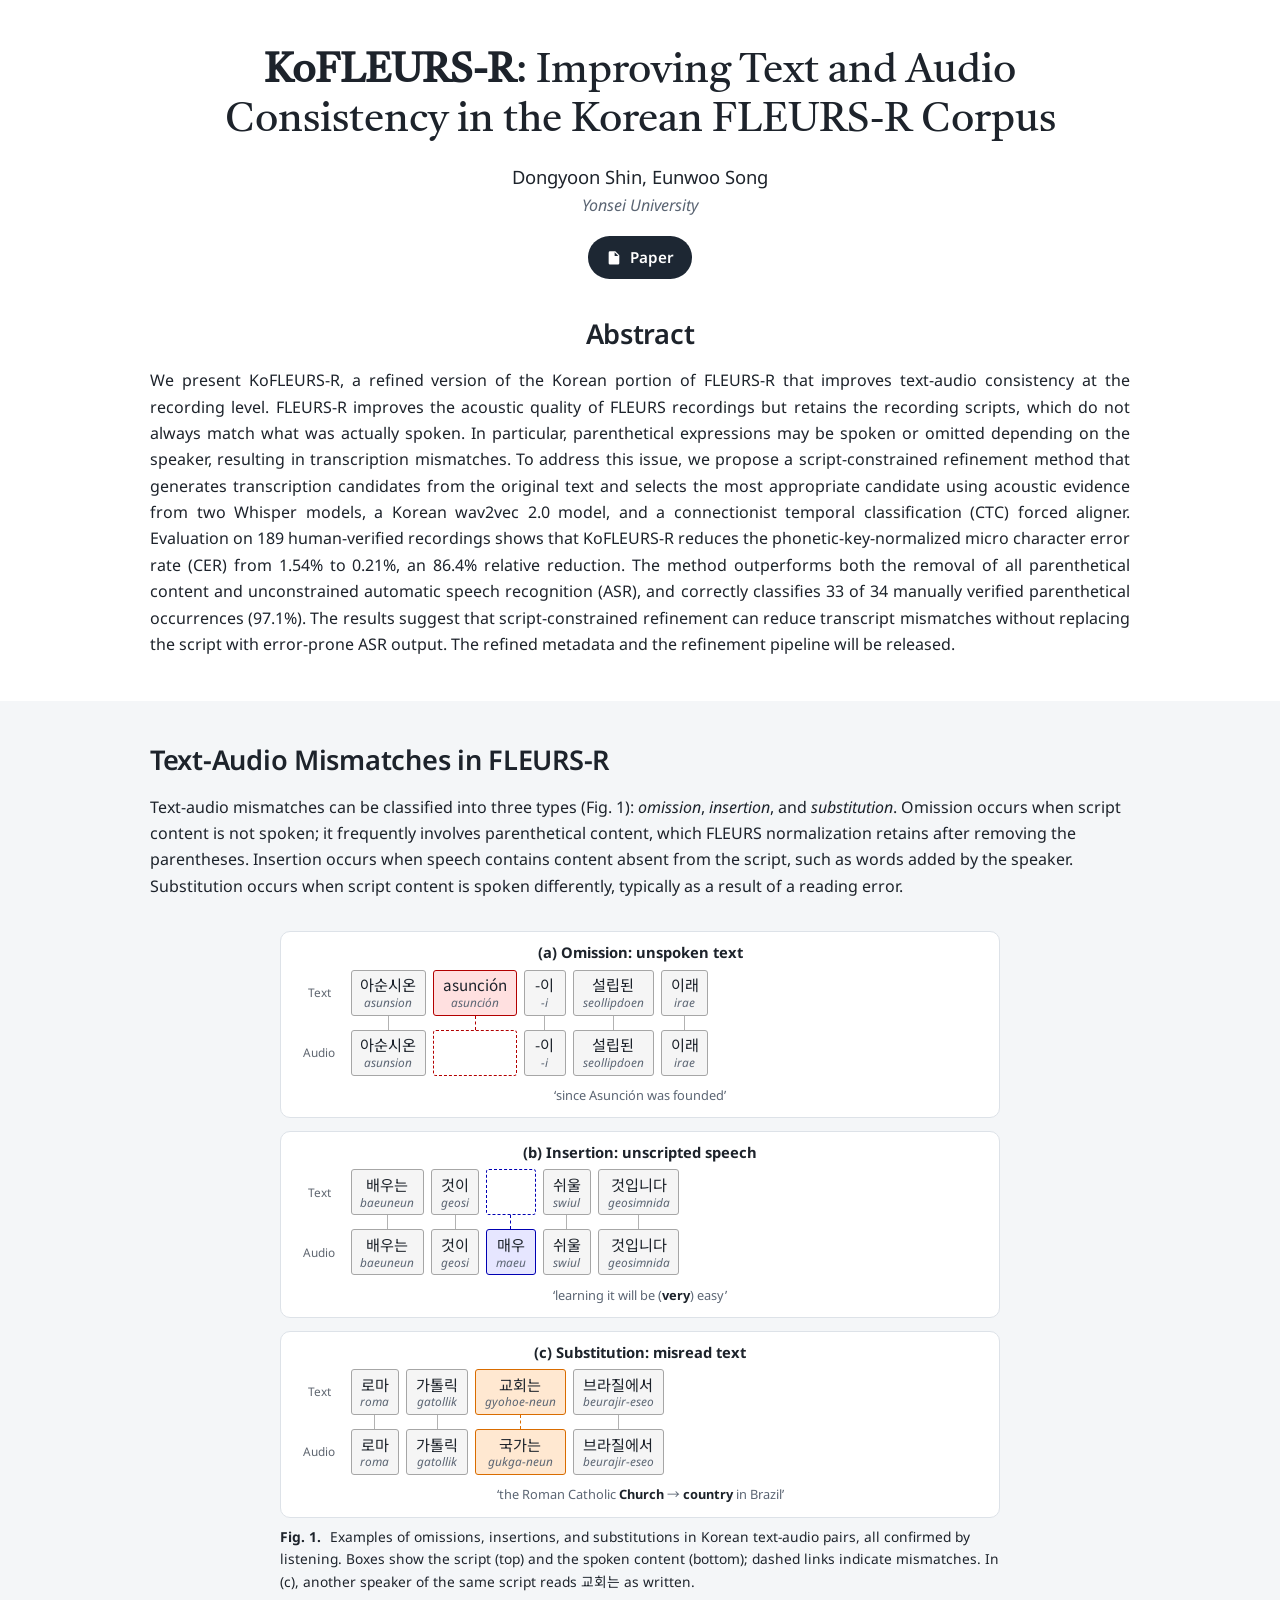
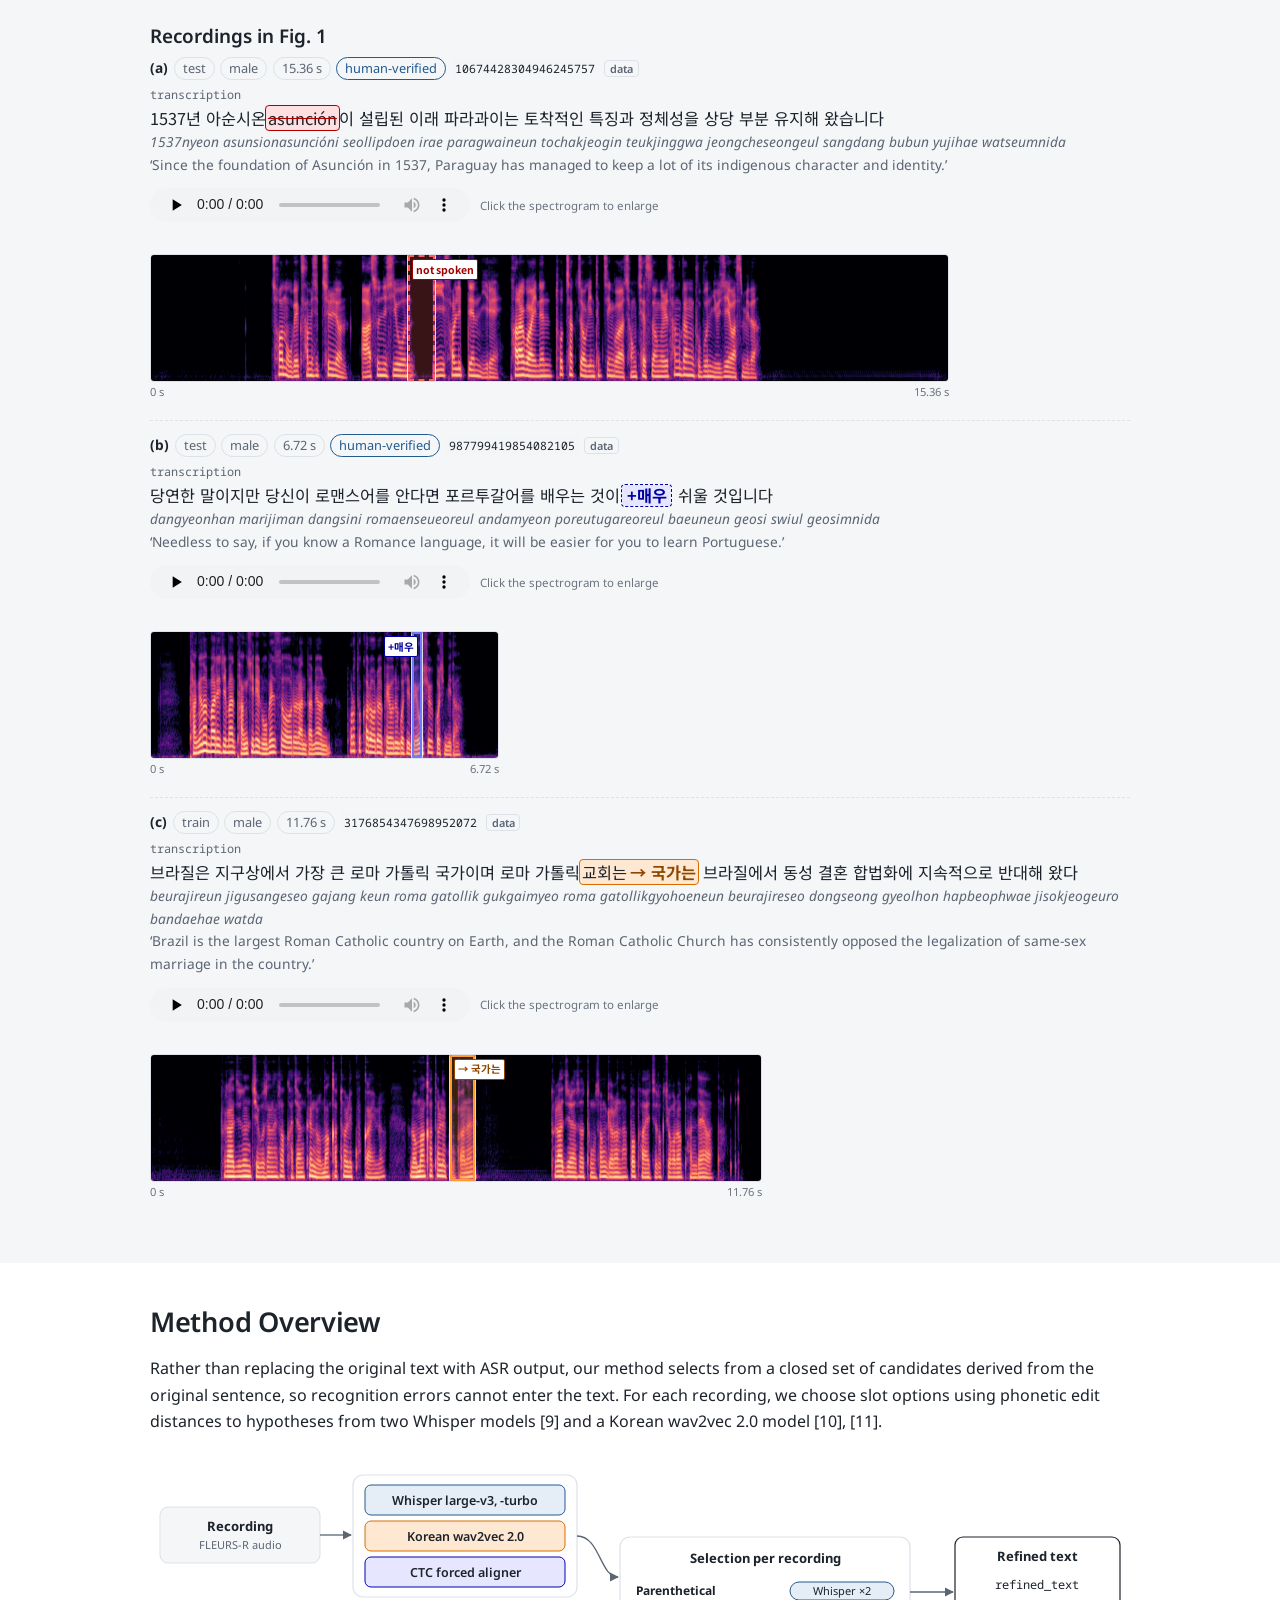
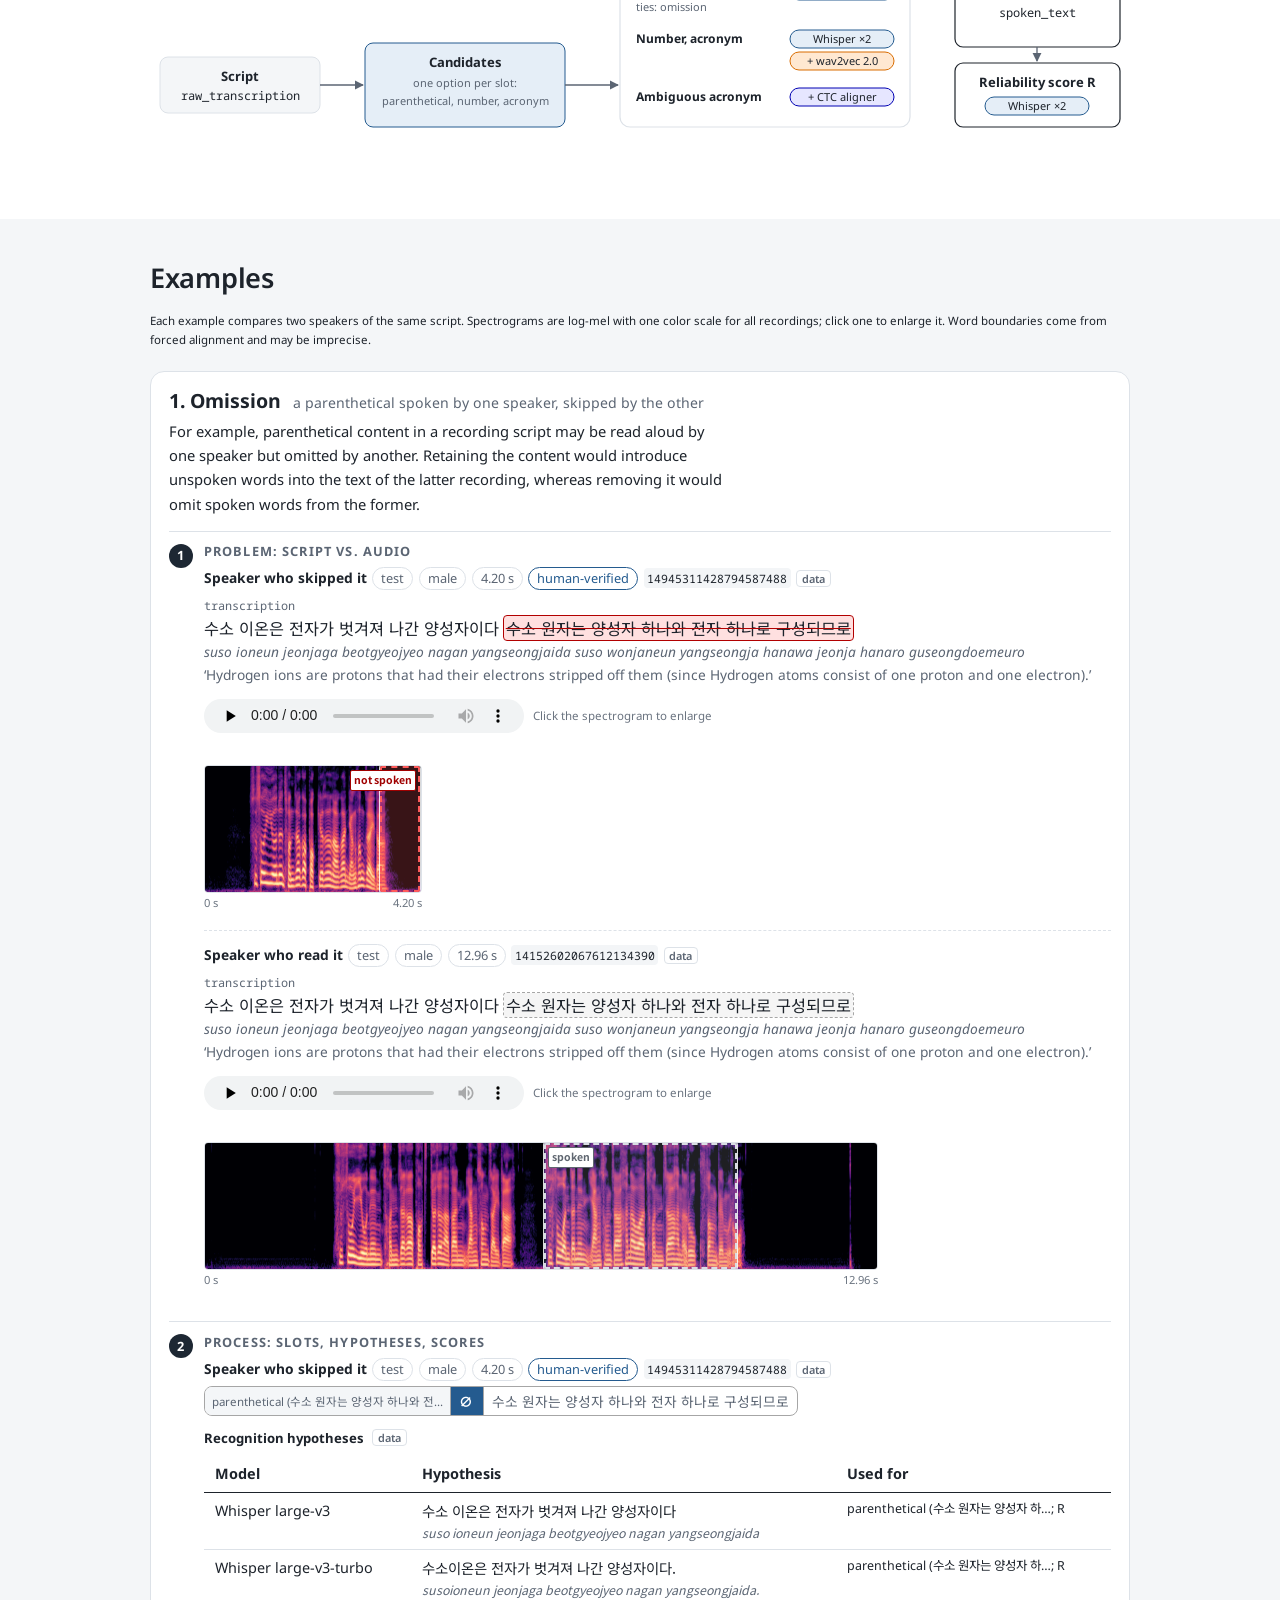
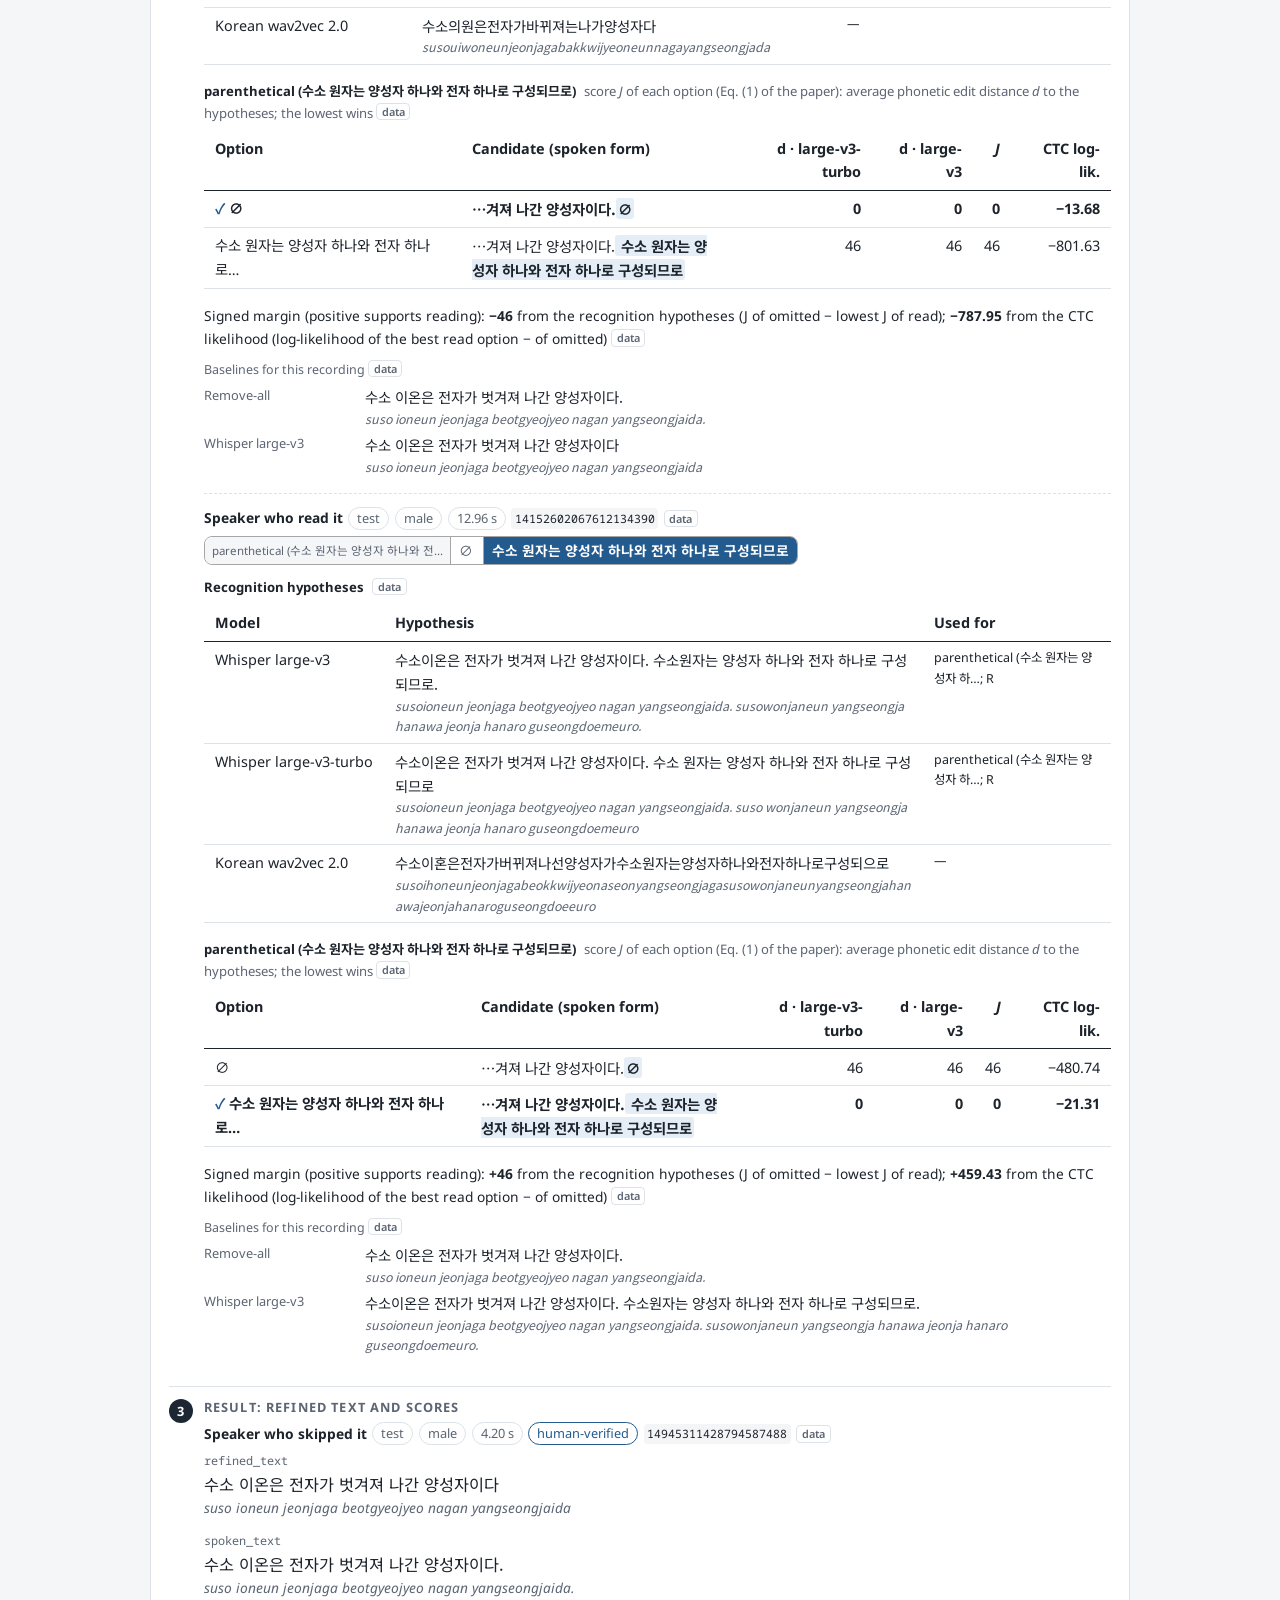
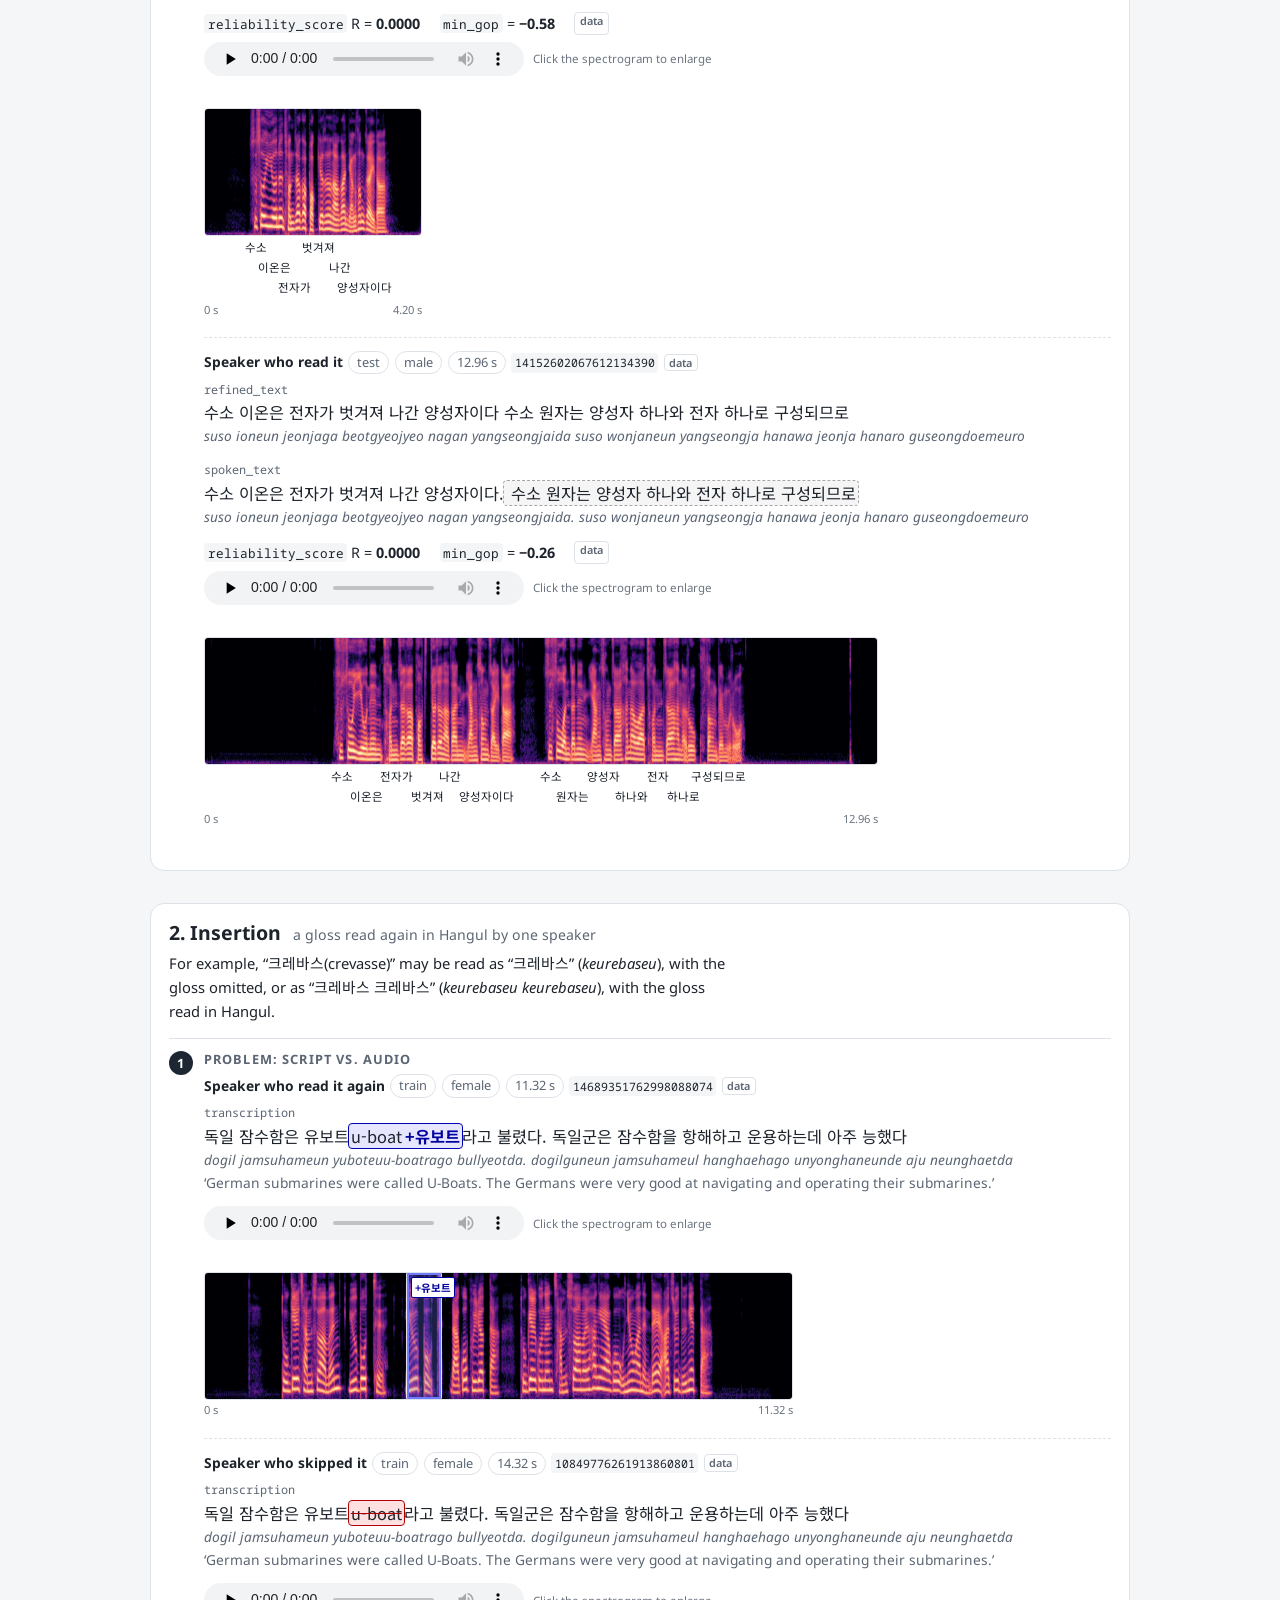
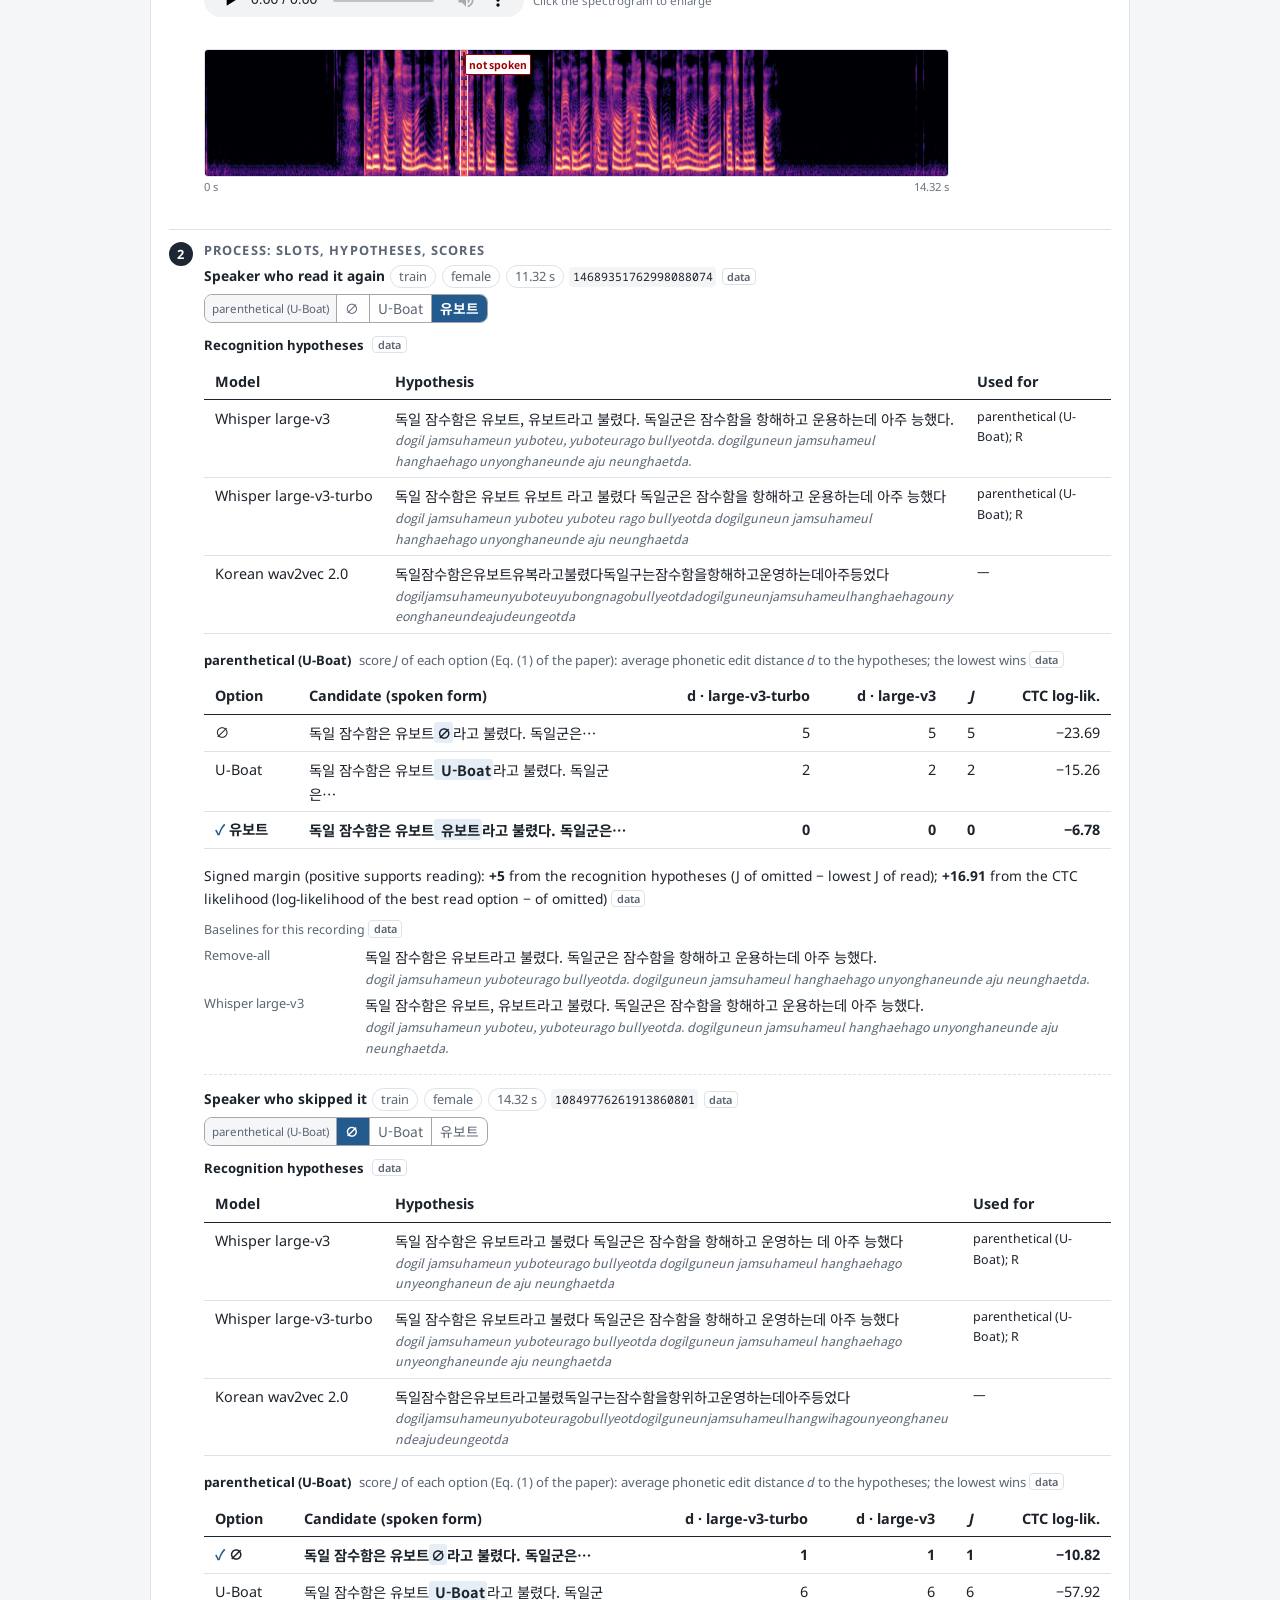
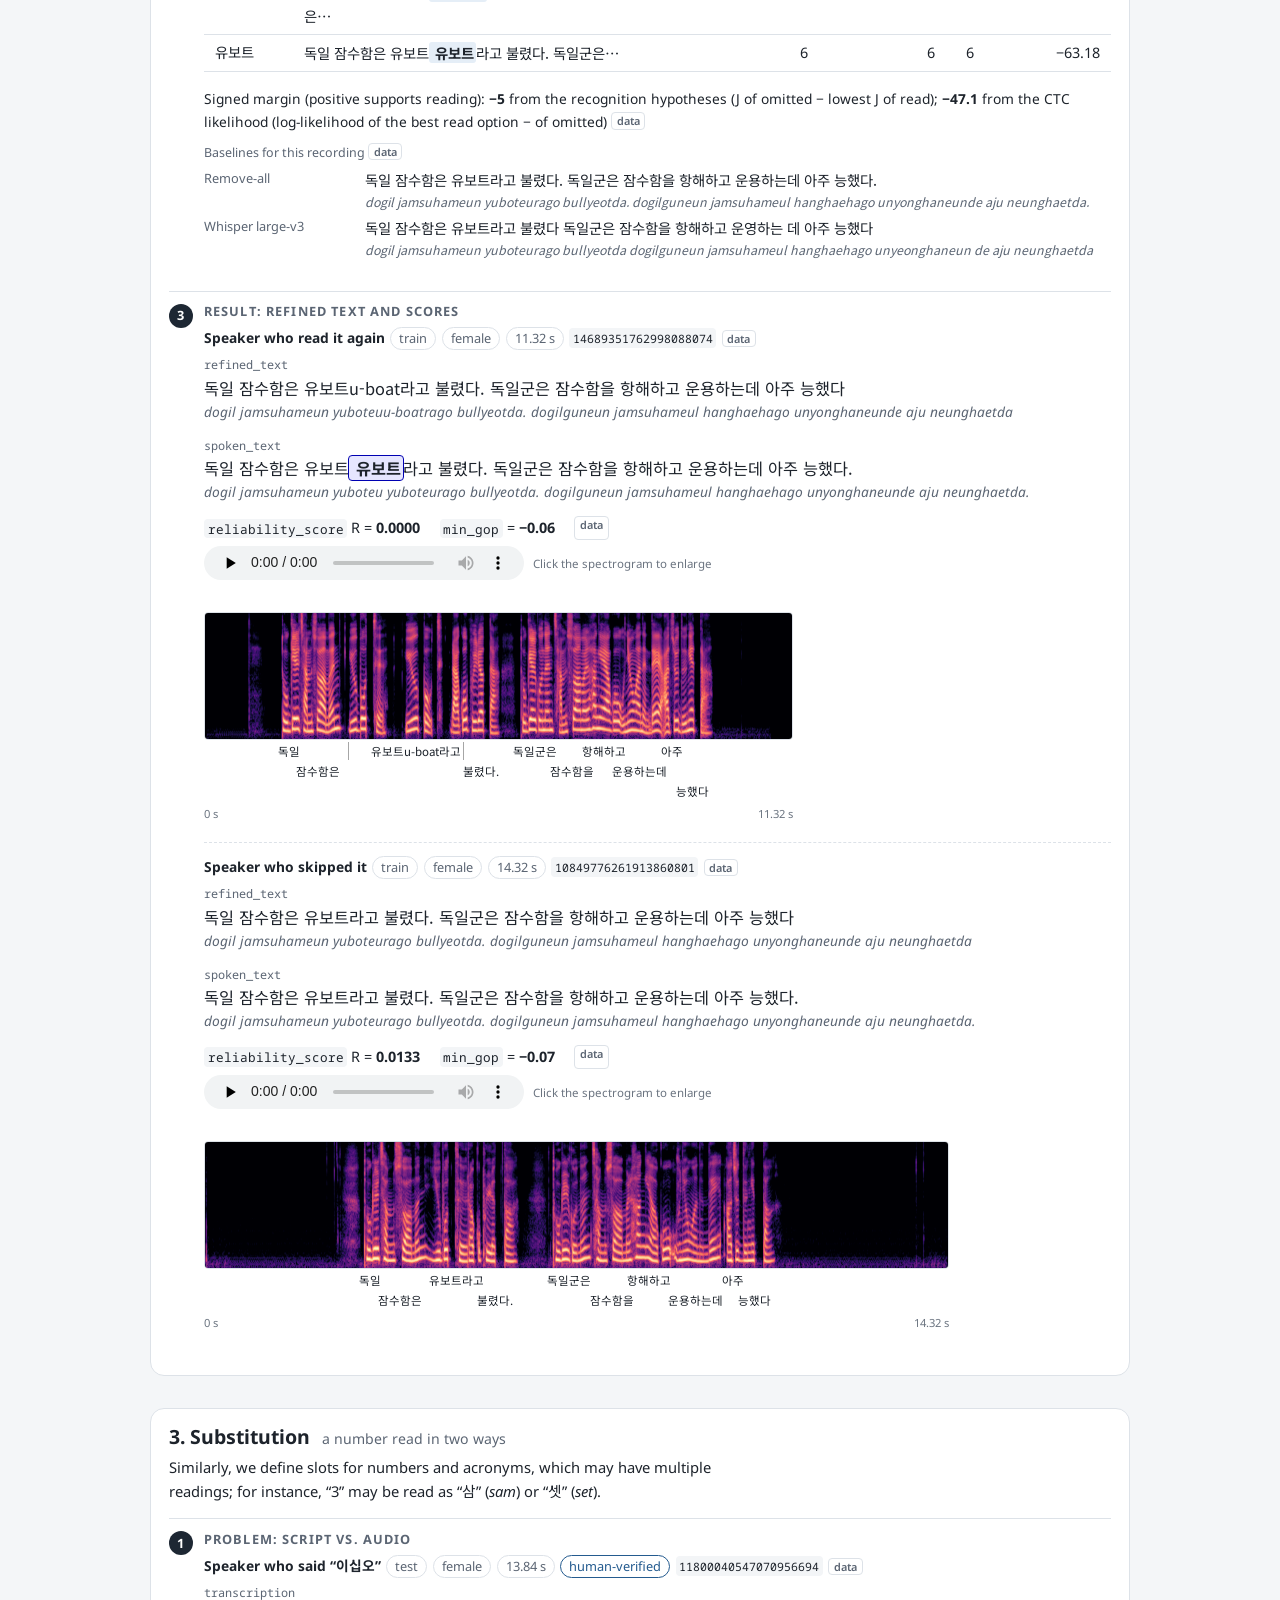
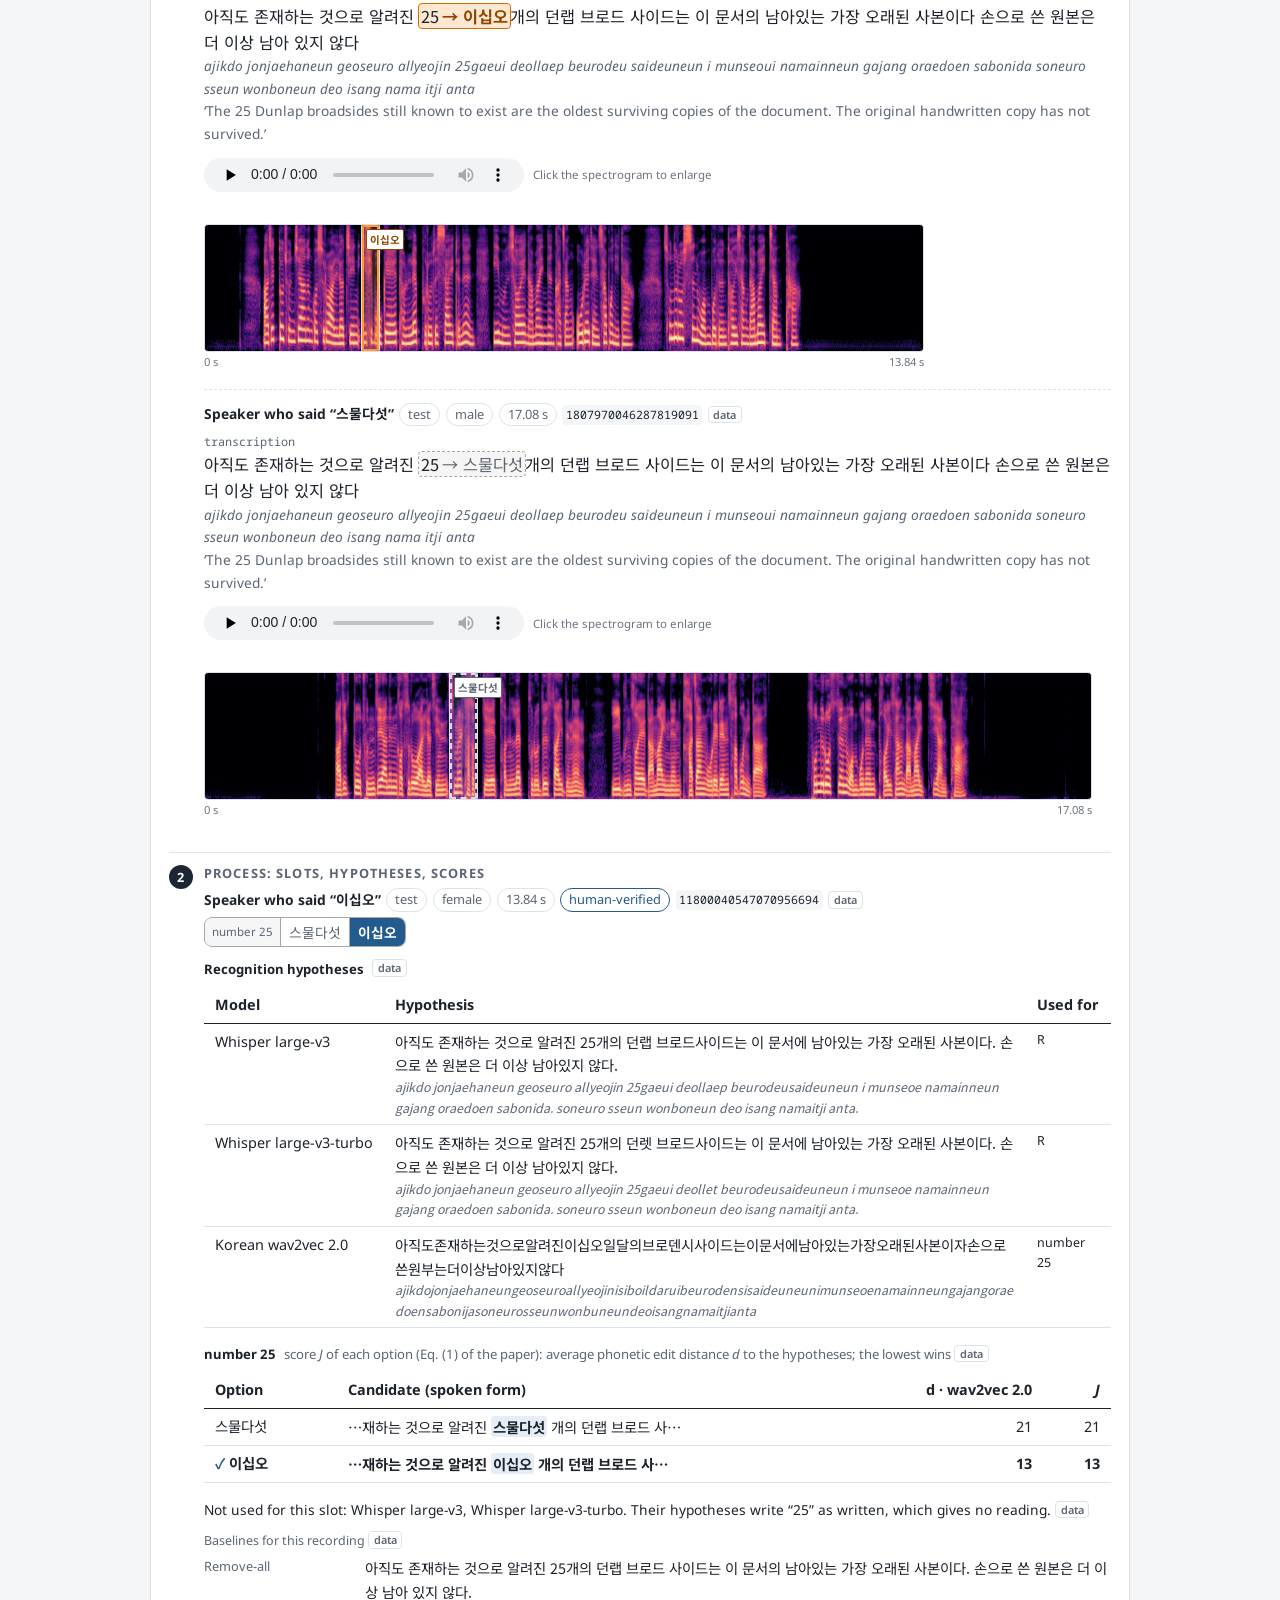
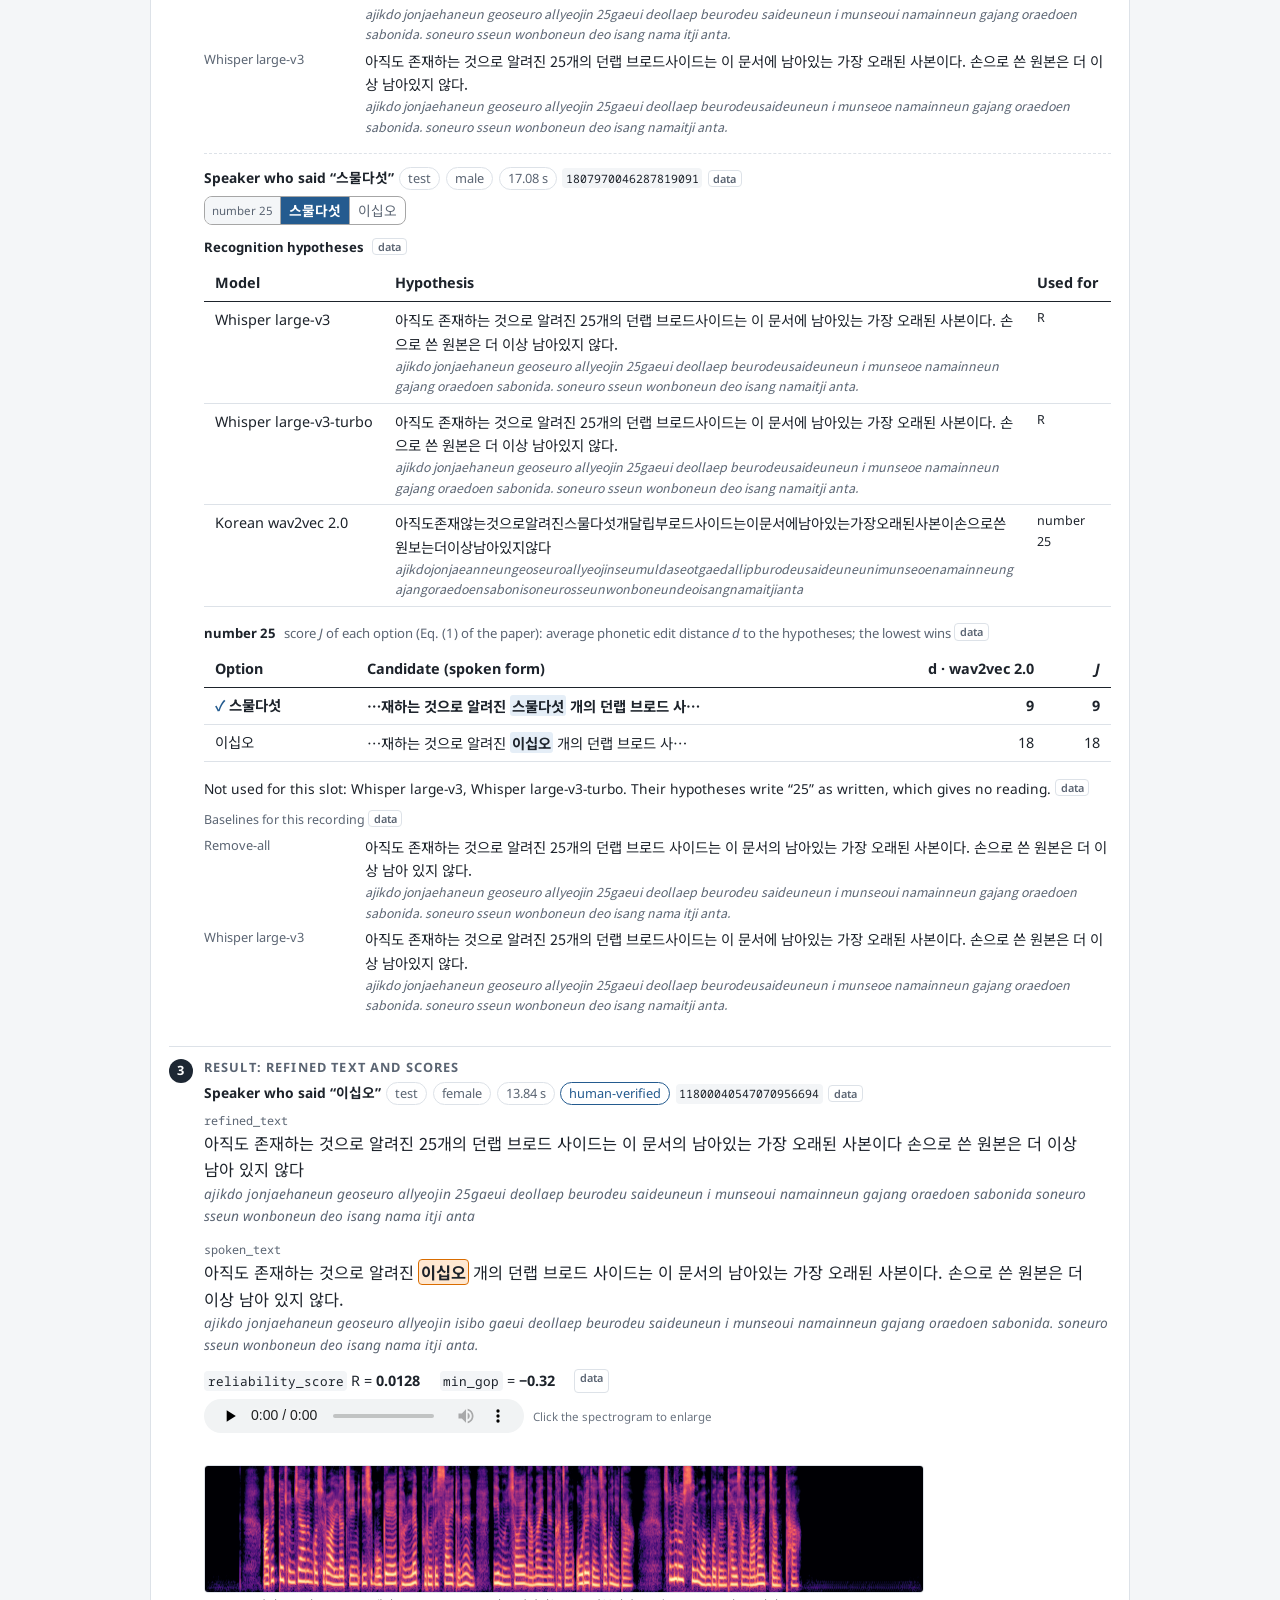
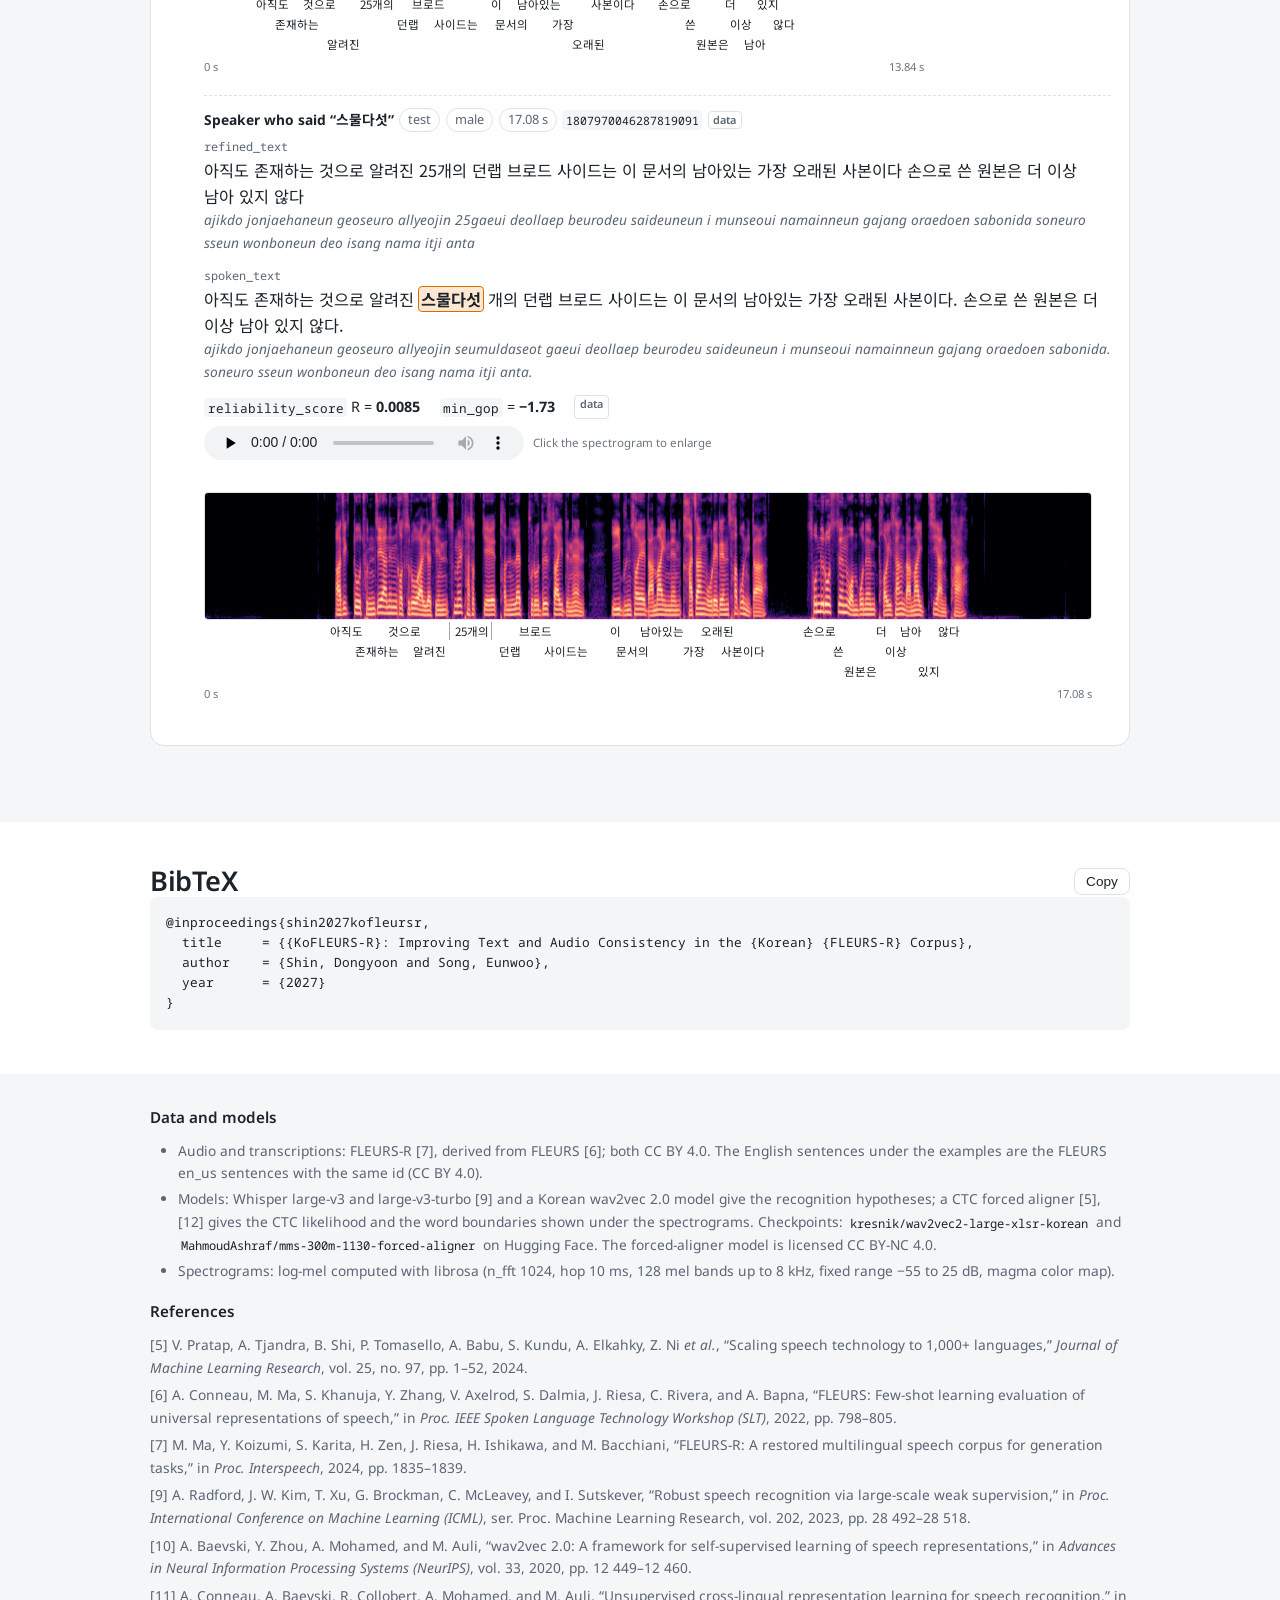
==== commit bdad11a1: "Mark the selected reading in spoken_text; plain captions; drop unused fields from the data Co-Author" ====
--- a/index.html
+++ b/index.html
@@ -4,7 +4,6 @@
 <meta charset="utf-8">
 <meta name="viewport" content="width=device-width, initial-scale=1, viewport-fit=cover">
 <title>KoFLEURS-R Demo</title>
-<meta name="claude:viewport-fit-sides" content="cover">
 <meta name="description" content="Audio examples and results for KoFLEURS-R: Improving Text and Audio Consistency in the Korean FLEURS-R Corpus.">
 <link rel="icon" href="data:image/svg+xml,%3Csvg xmlns=%22http://www.w3.org/2000/svg%22 viewBox=%220 0 32 32%22%3E%3Crect width=%2232%22 height=%2232%22 rx=%226%22 fill=%22%231d2733%22/%3E%3Cpath d=%22M6 22V10m4 12V6m4 16V12m4 10V8m4 14V14m4 8V11%22 stroke=%22white%22 stroke-width=%222.4%22 stroke-linecap=%22round%22/%3E%3C/svg%3E">
 <link rel="preconnect" href="https://fonts.googleapis.com">
@@ -244,7 +243,7 @@
     <h3>Data and models</h3>
     <ul>
       <li data-nonpaper="sources and licenses">Audio and transcriptions: FLEURS-R [7], derived from FLEURS [6]; both CC BY 4.0. The English sentences under the examples are the FLEURS en_us sentences with the same id (CC BY 4.0).</li>
-      <li data-nonpaper="sources and licenses">Models: Whisper large-v3 and large-v3-turbo [9] and a Korean wav2vec 2.0 model give the recognition hypotheses; a CTC forced aligner gives the CTC likelihood and the word boundaries shown under the spectrograms. Checkpoints: <span data-pdf="FN3-1"><code>kresnik/wav2vec2-large-xlsr-korean</code> and <code>MahmoudAshraf/mms-300m-1130-forced-aligner</code> on Hugging Face.</span> The forced-aligner model is licensed CC BY-NC 4.0.</li>
+      <li data-nonpaper="sources and licenses">Models: Whisper large-v3 and large-v3-turbo [9] and a Korean wav2vec 2.0 model give the recognition hypotheses; a CTC forced aligner [5], [12] gives the CTC likelihood and the word boundaries shown under the spectrograms. Checkpoints: <span data-pdf="FN3-1"><code>kresnik/wav2vec2-large-xlsr-korean</code> and <code>MahmoudAshraf/mms-300m-1130-forced-aligner</code> on Hugging Face.</span> The forced-aligner model is licensed CC BY-NC 4.0.</li>
       <li data-nonpaper="spectrogram settings">Spectrograms: log-mel computed with librosa (n_fft 1024, hop 10 ms, 128 mel bands up to 8 kHz, fixed range −55 to 25 dB, magma color map).</li>
     </ul>
     <h3>References</h3>
--- a/static/css/site.css
+++ b/static/css/site.css
@@ -231,6 +231,8 @@
 .mk.repeat { background: var(--ins-bg); outline: 1px solid var(--ins); }
 .mk.reading { background: var(--sub-bg); outline: 1px solid var(--sub); }
 .mk.reading-default { outline: 1px dashed var(--box-line); background: var(--box-bg); }
+.mk.chosen-repeat { background: var(--ins-bg); outline: 1px solid var(--ins); font-weight: 700; }
+.mk.chosen-reading { background: var(--sub-bg); outline: 1px solid var(--sub); font-weight: 700; }
 .abstract { text-align: justify; hyphens: auto; }
 
 /* spectrogram */
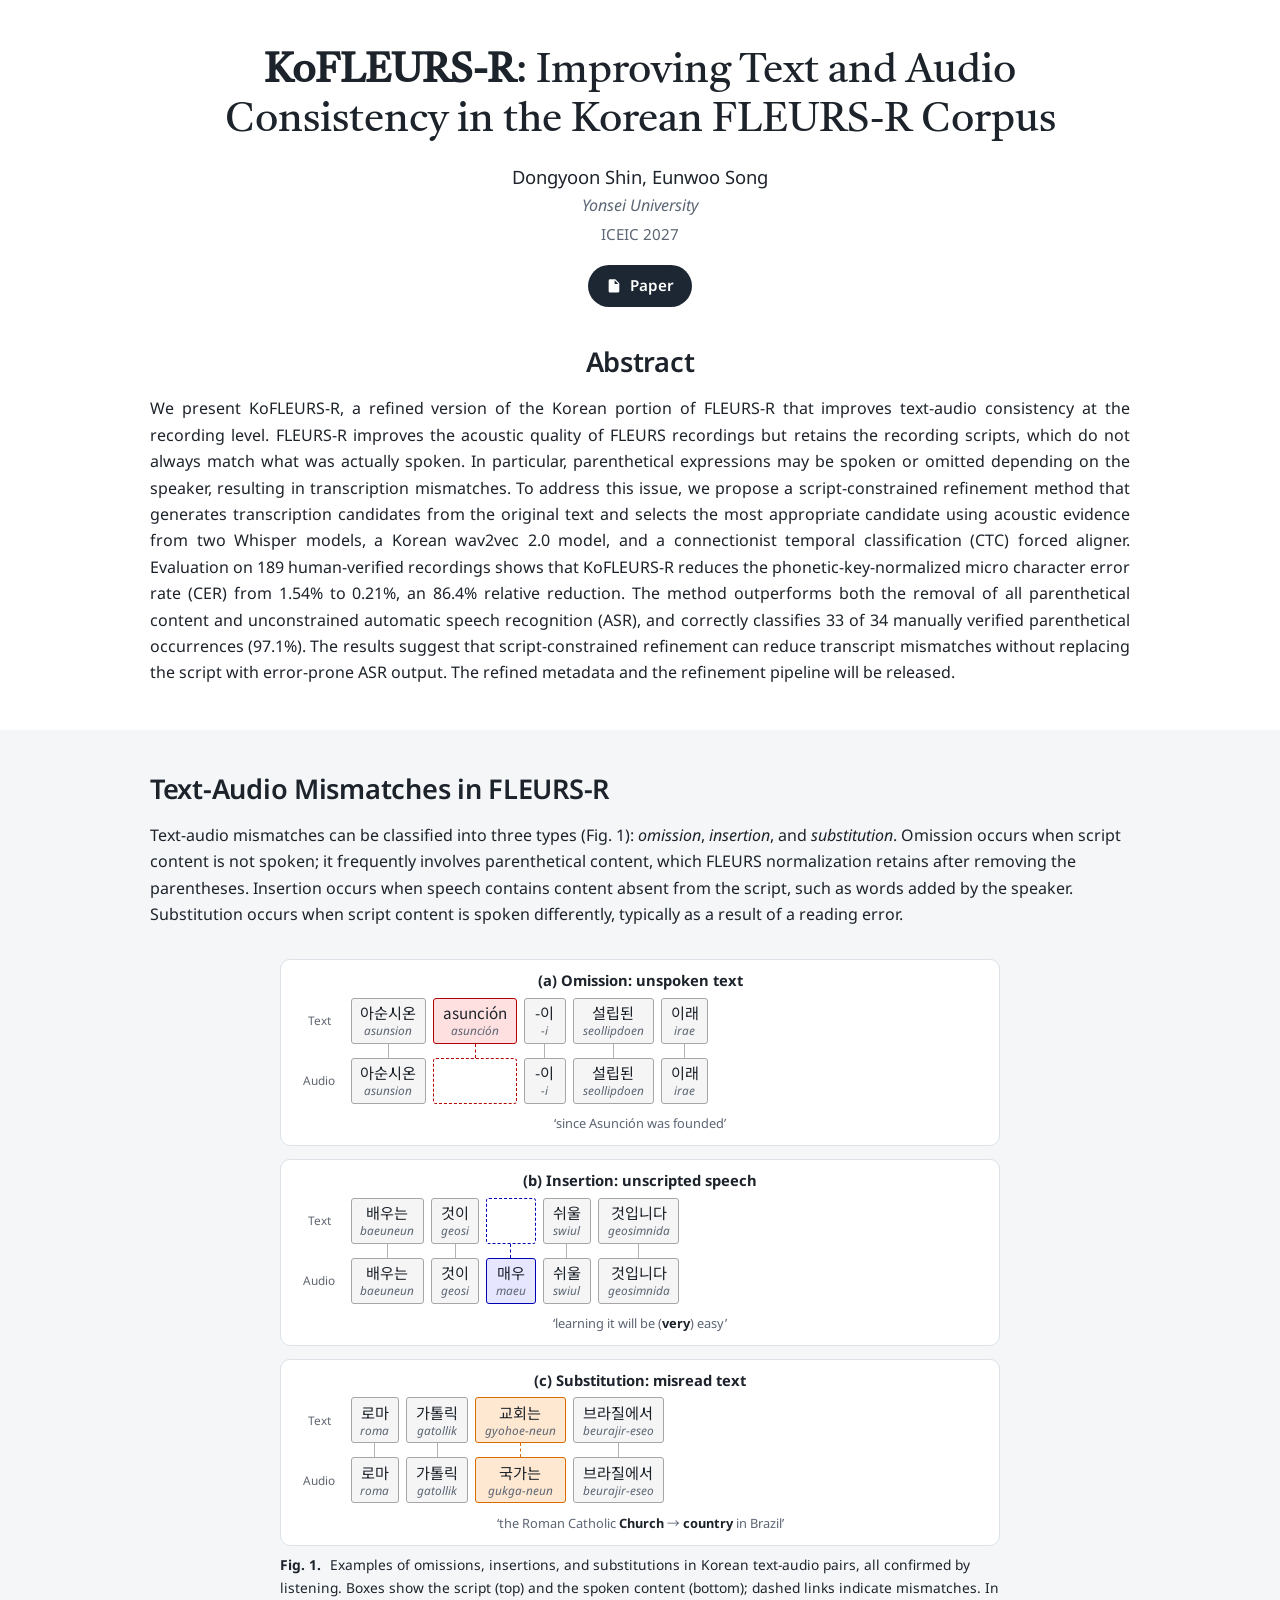
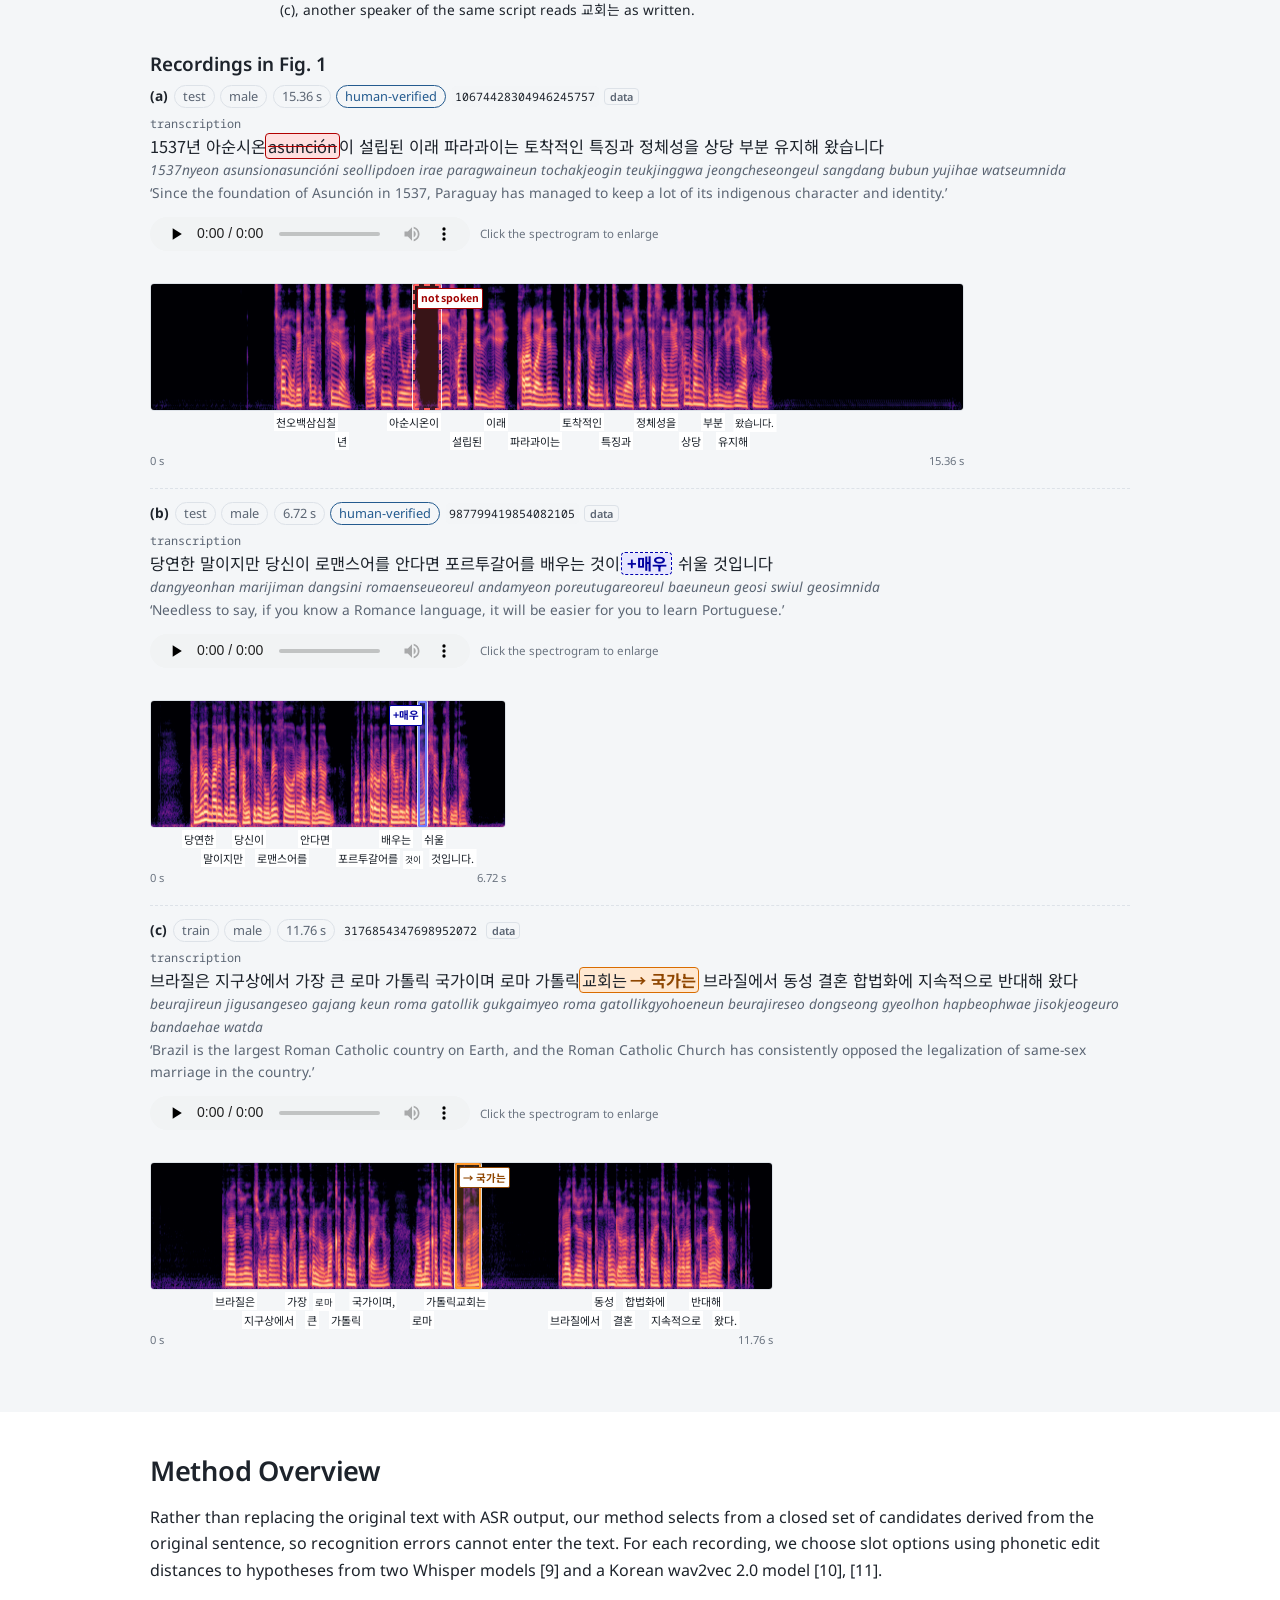
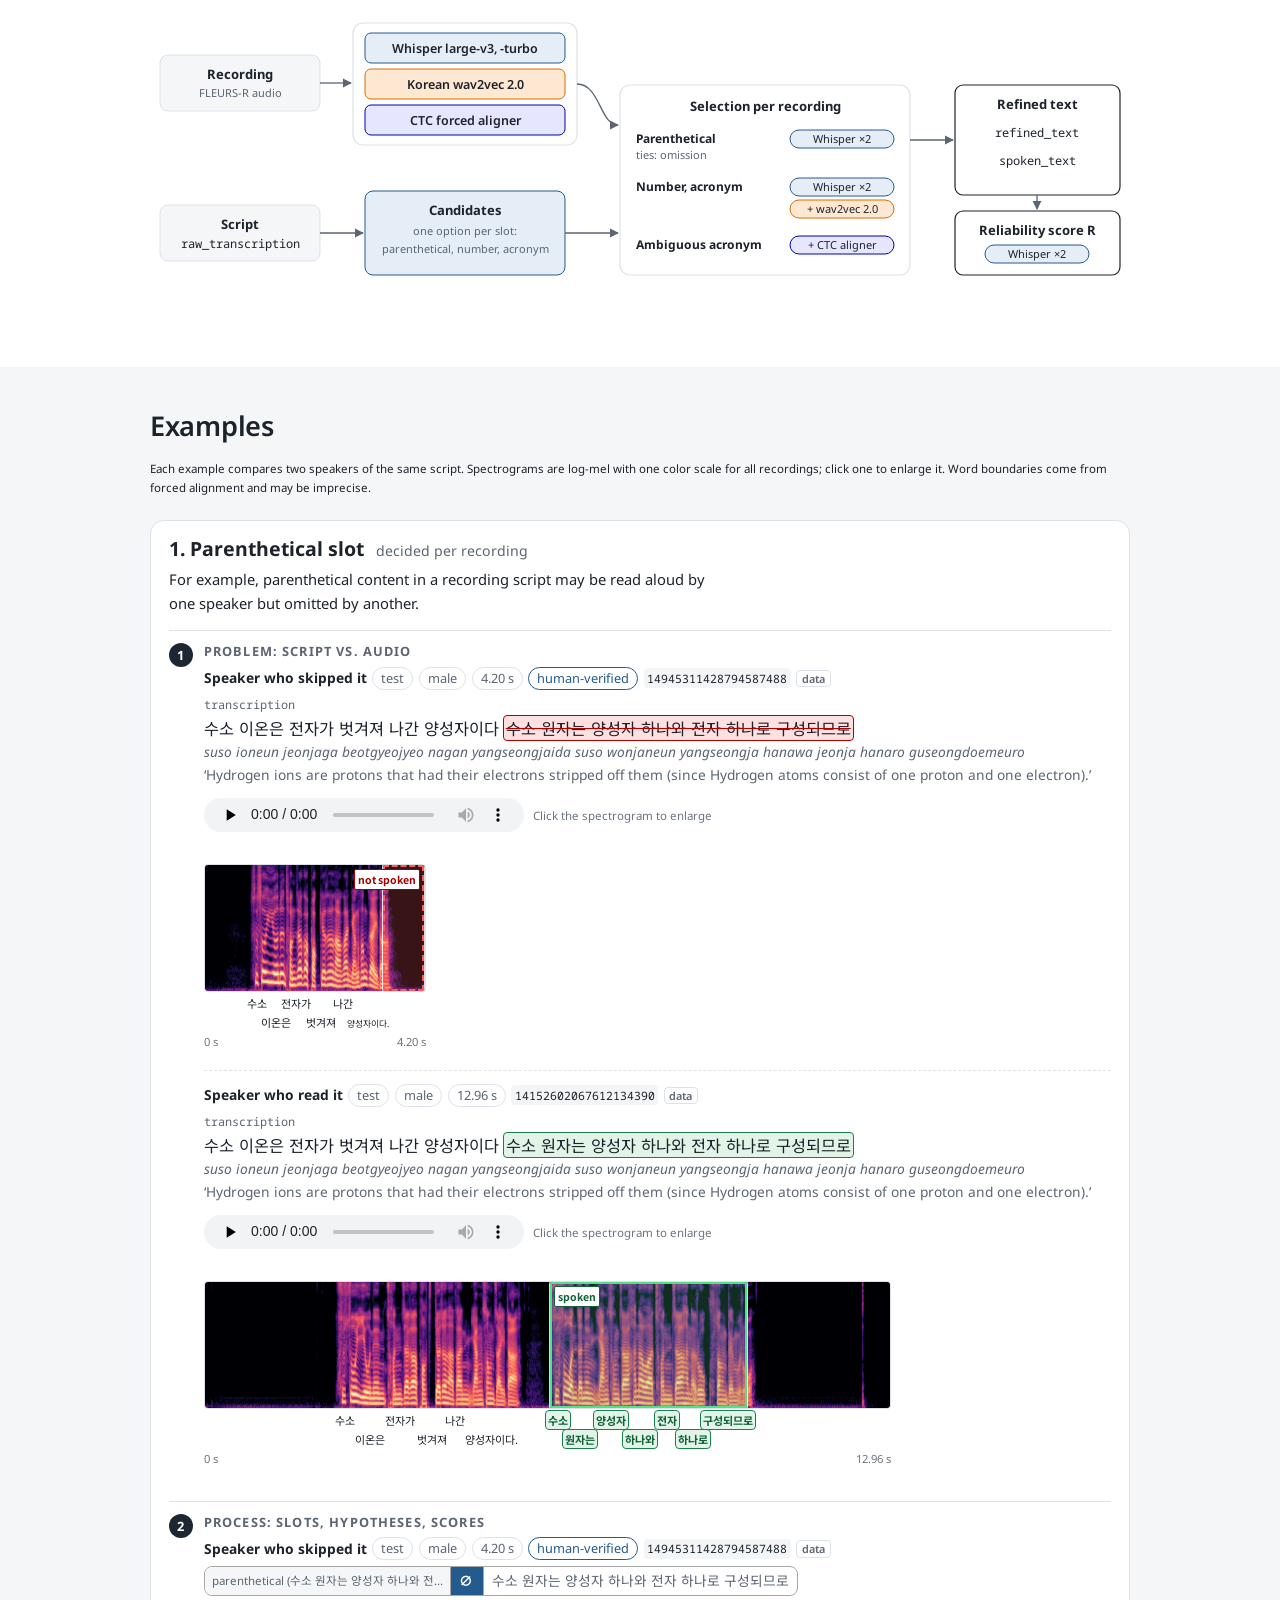
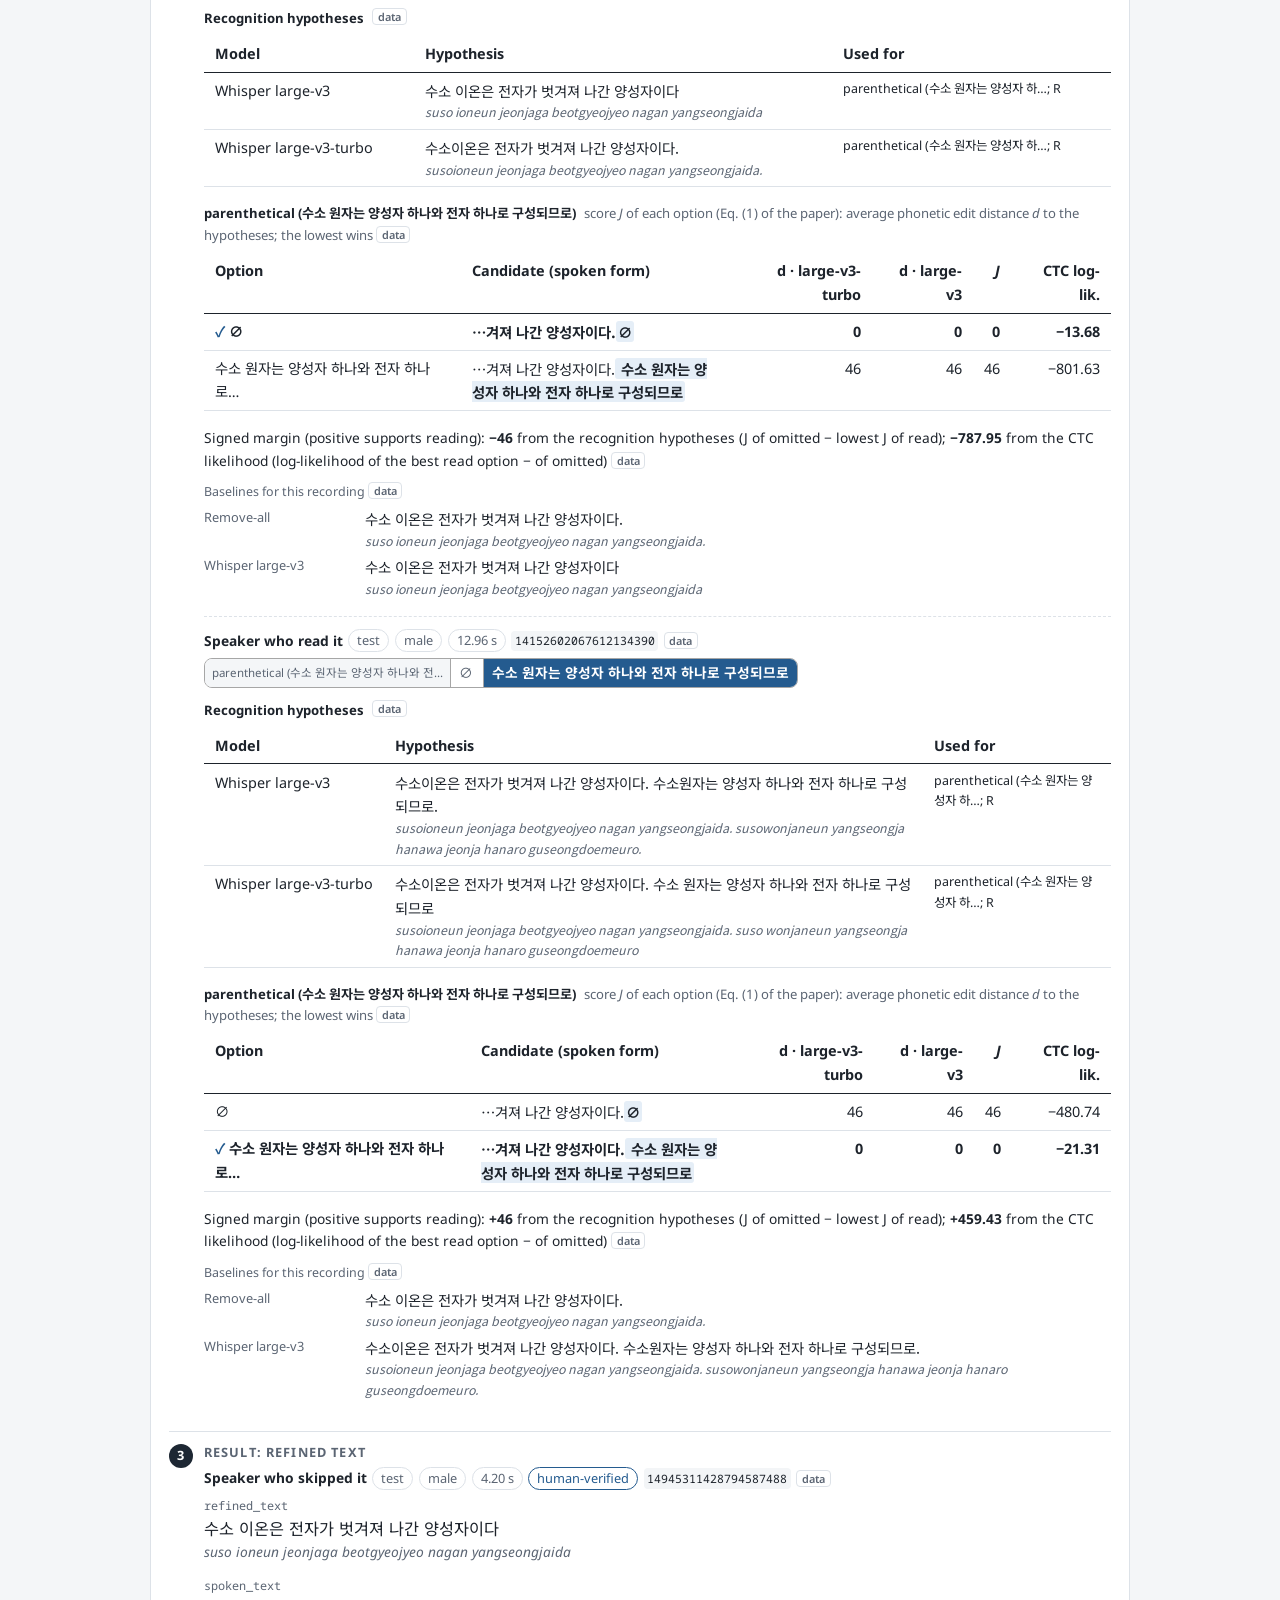
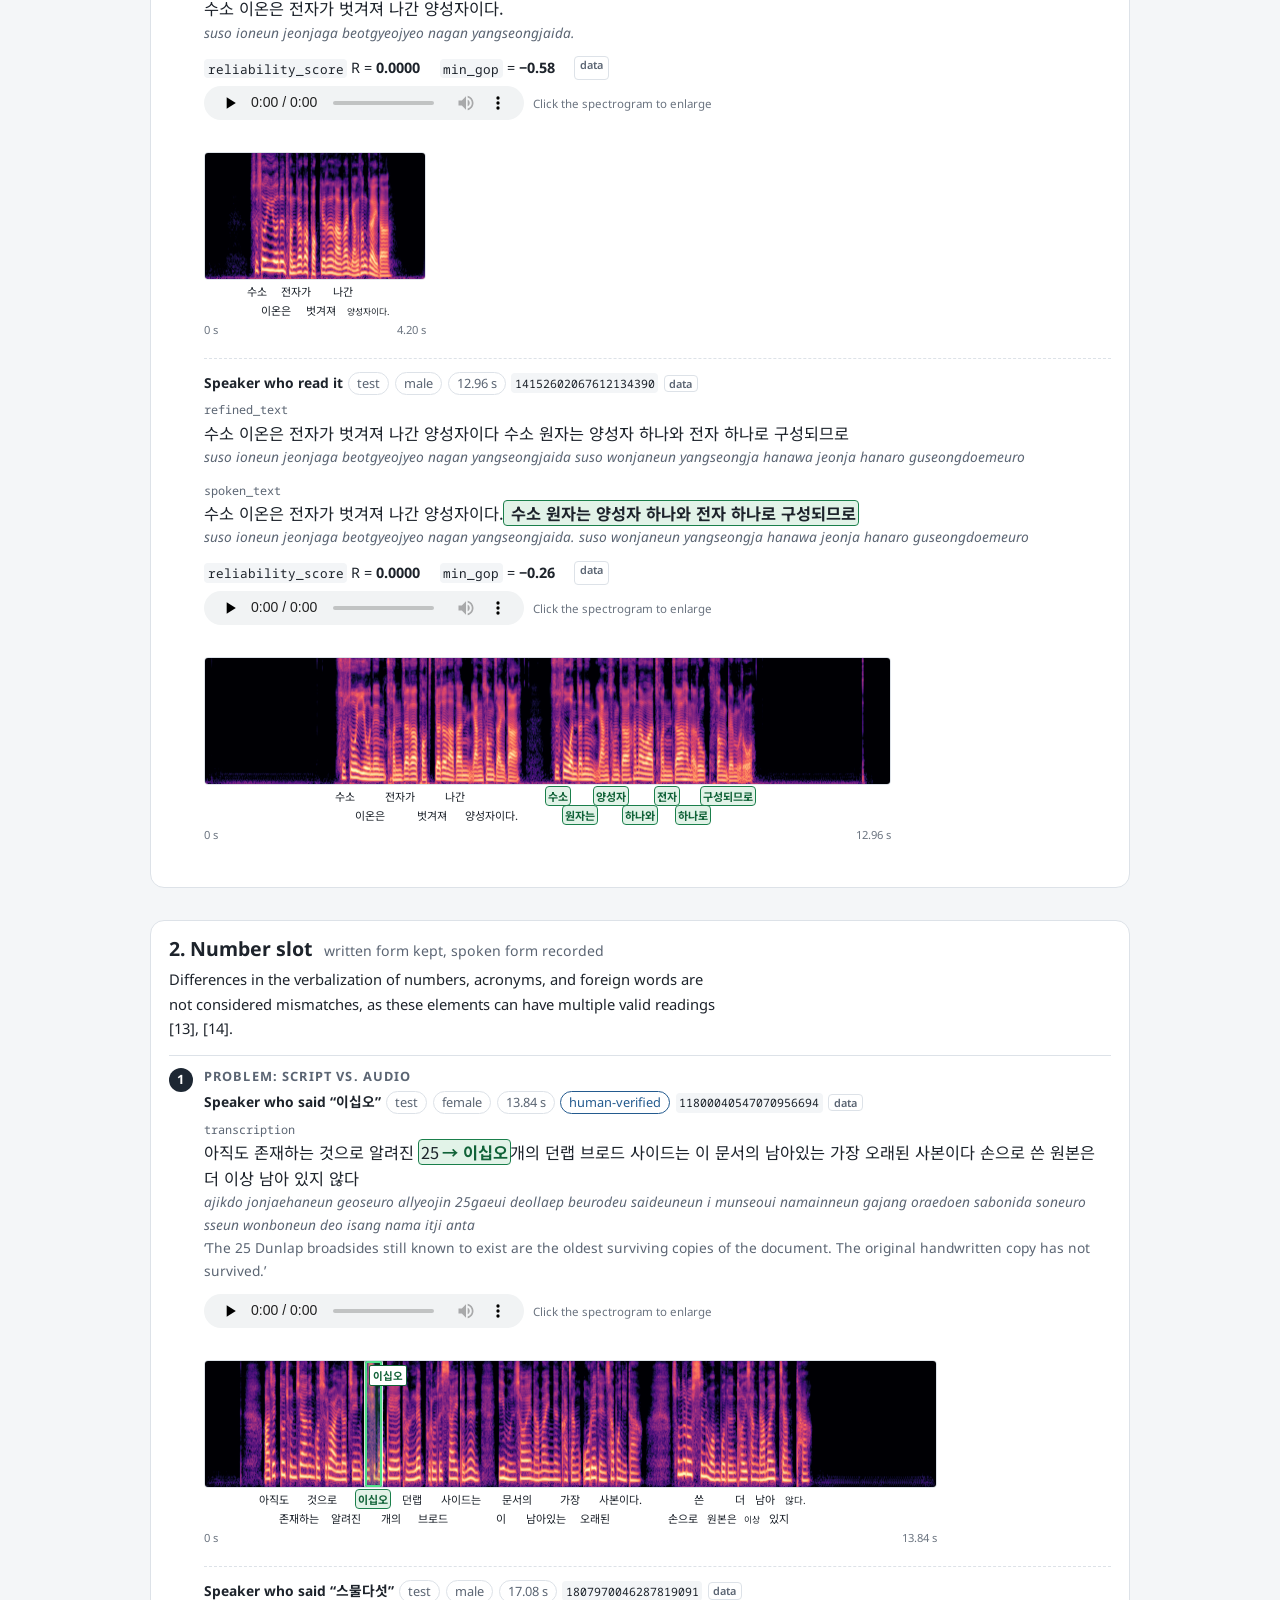
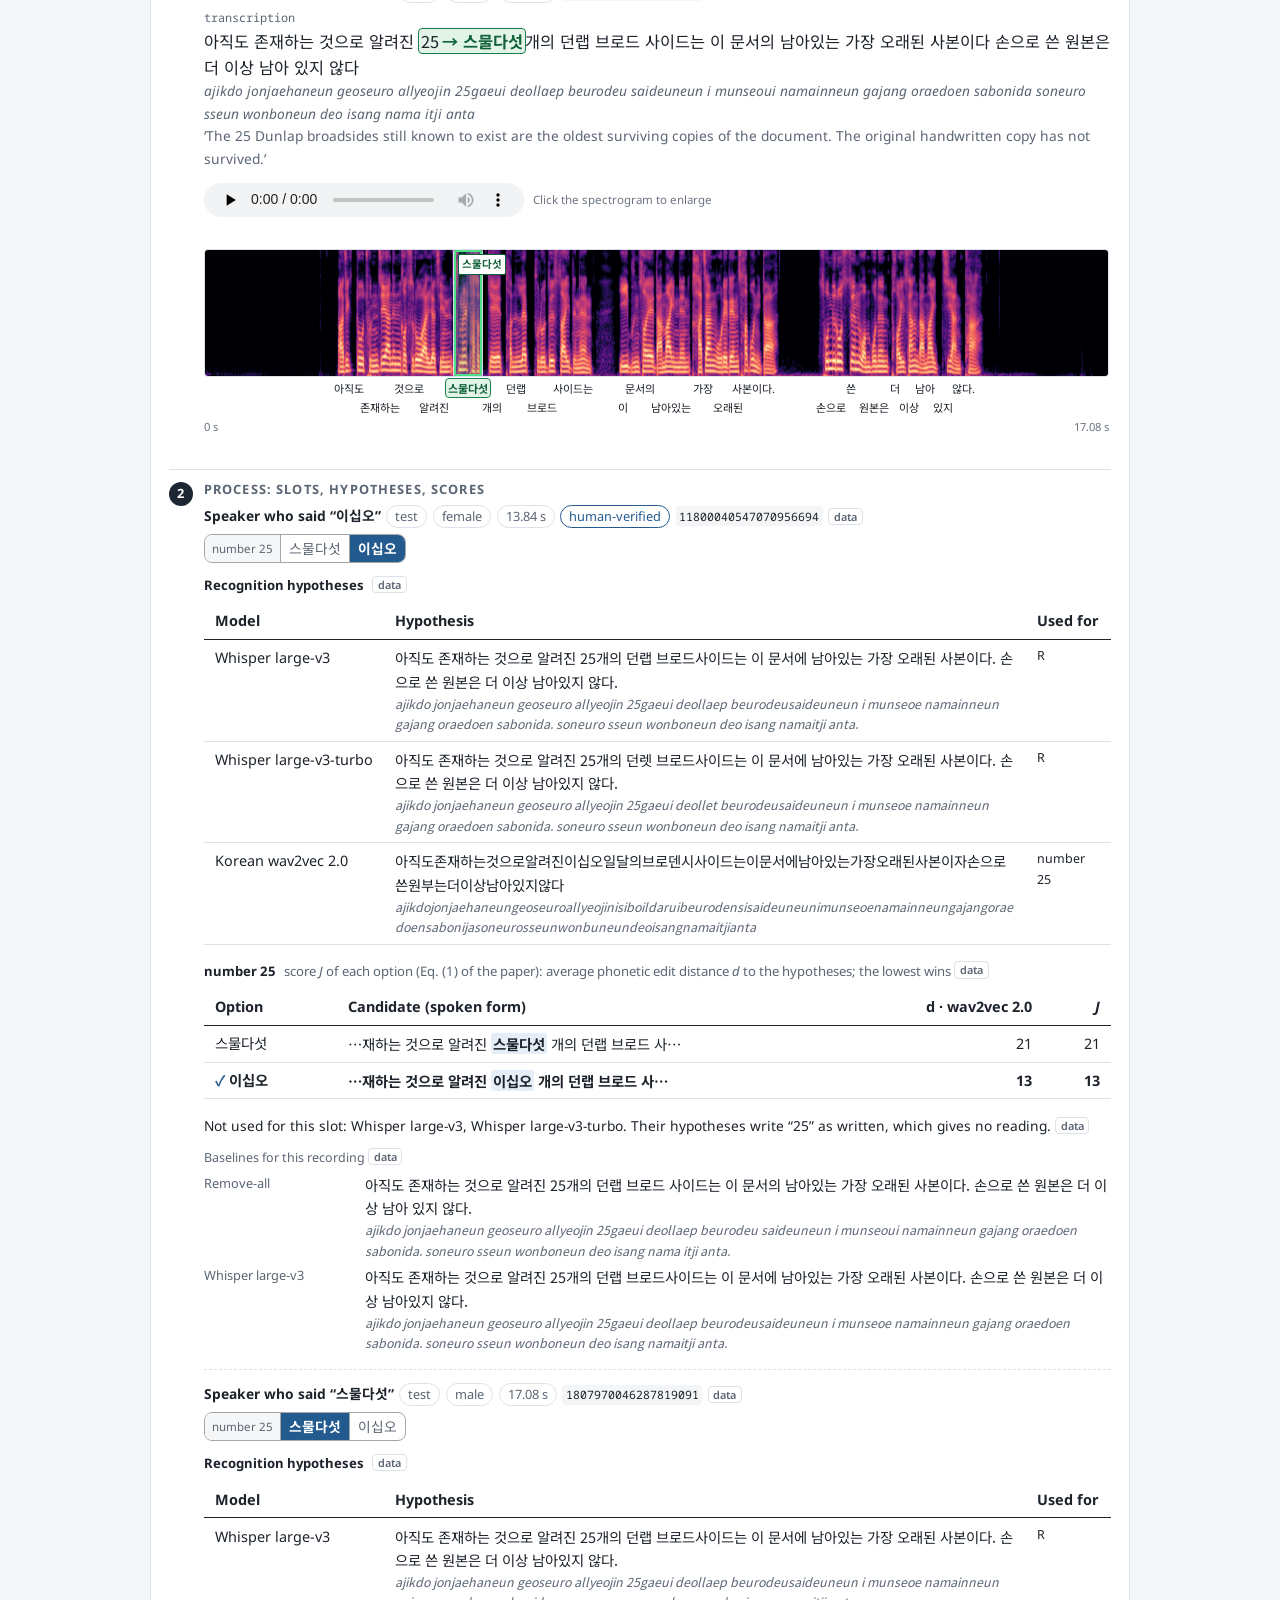
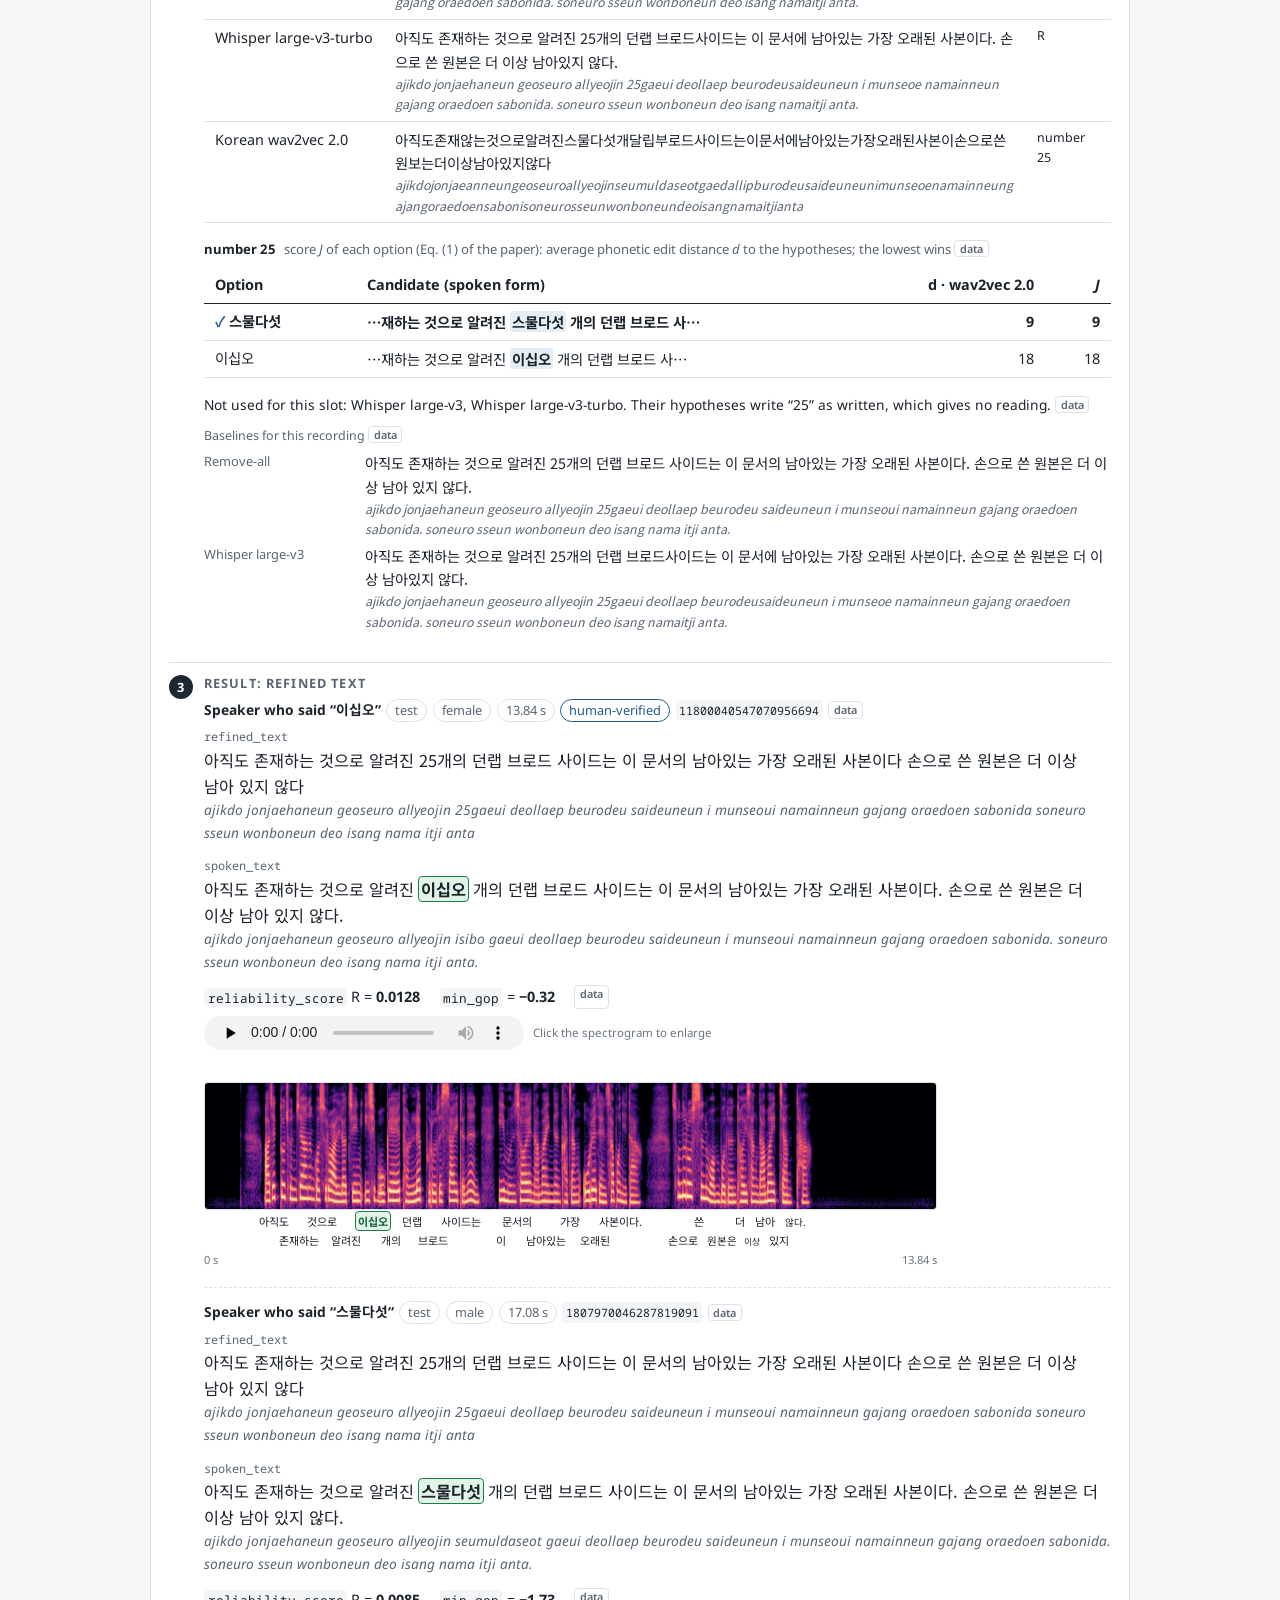
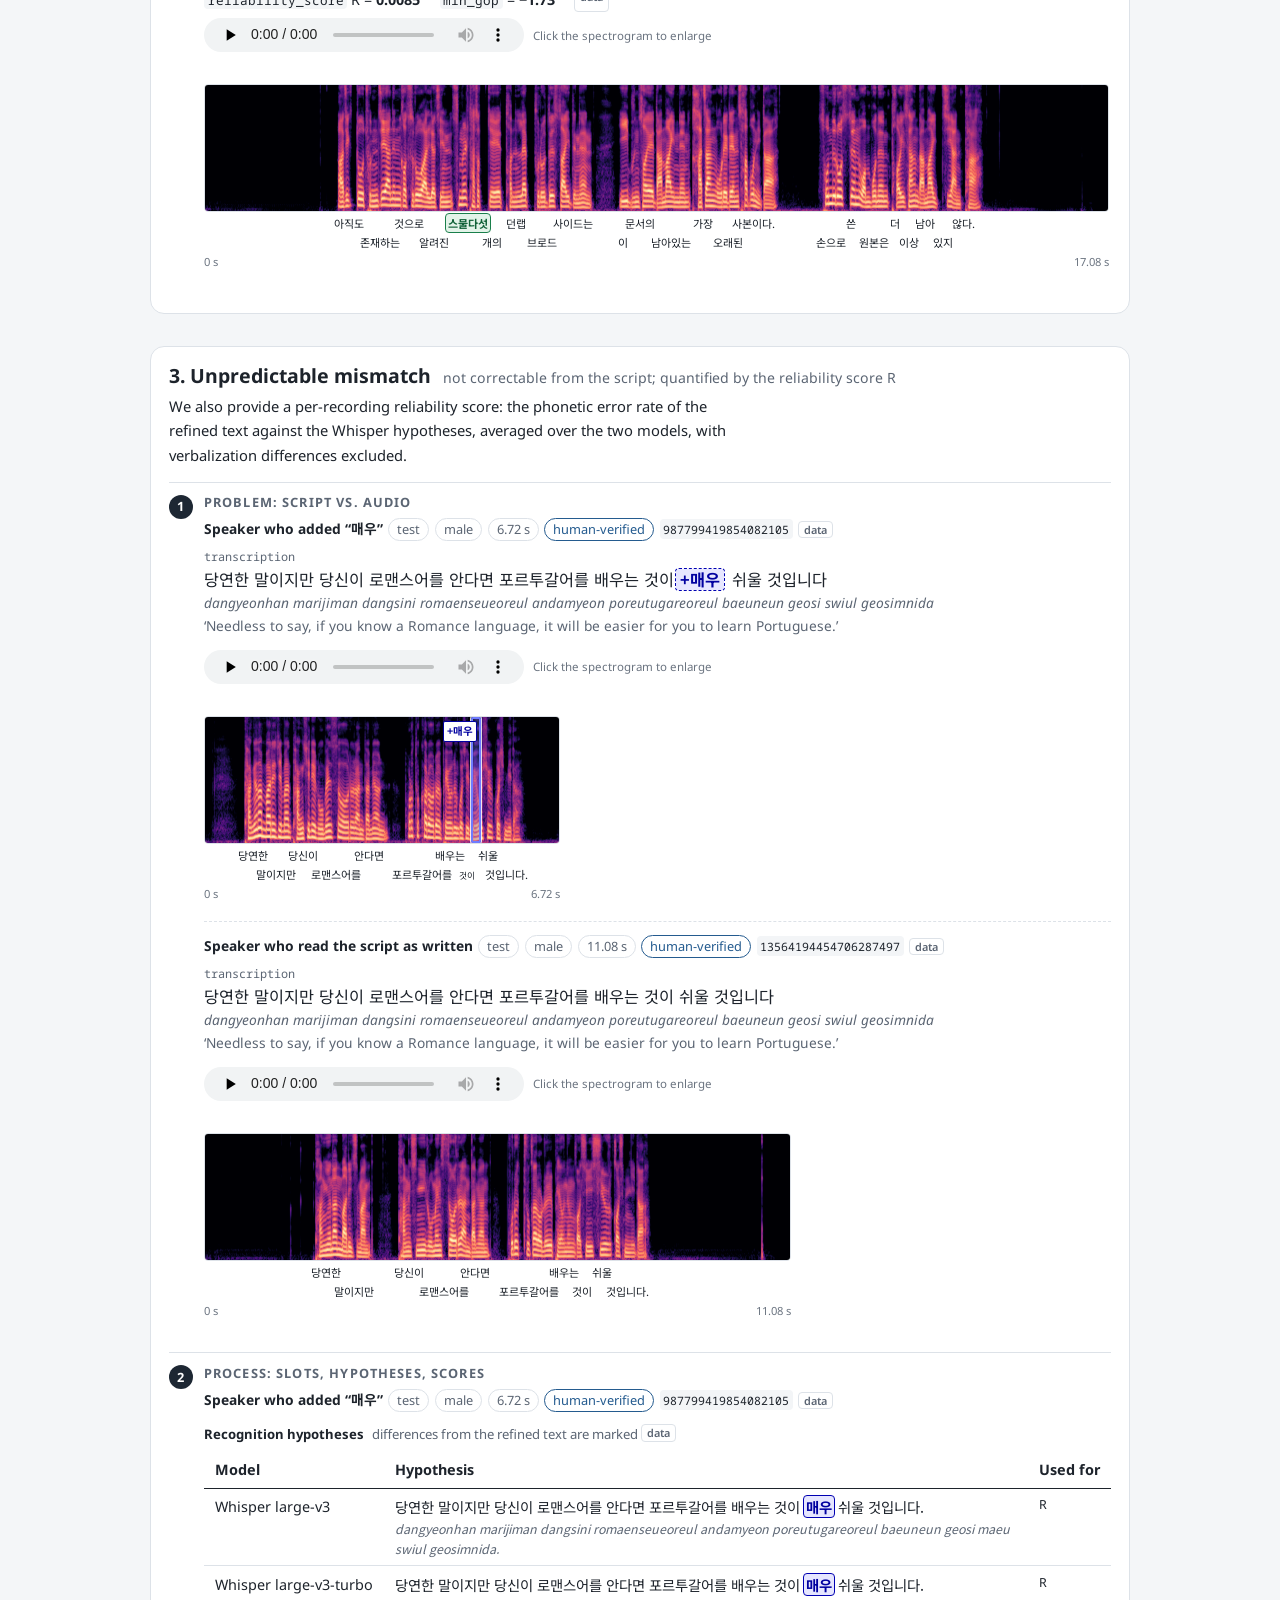
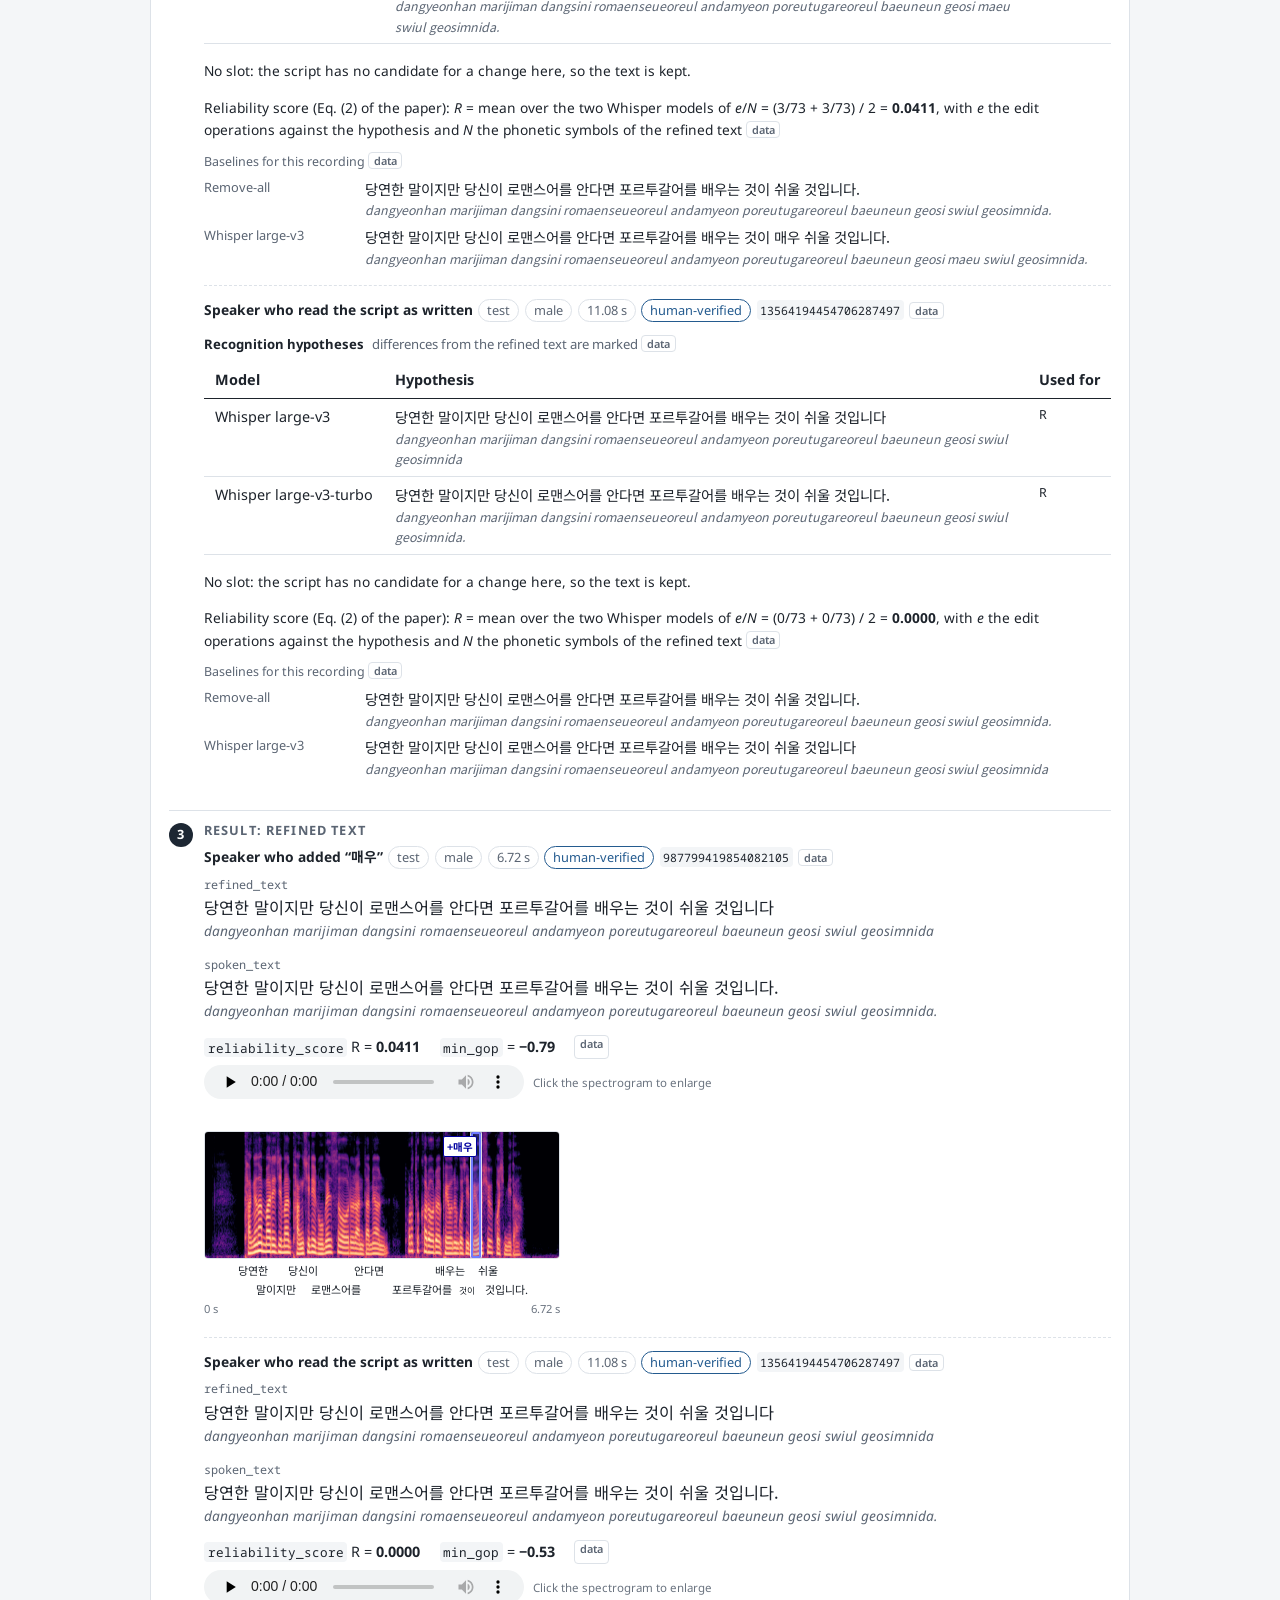
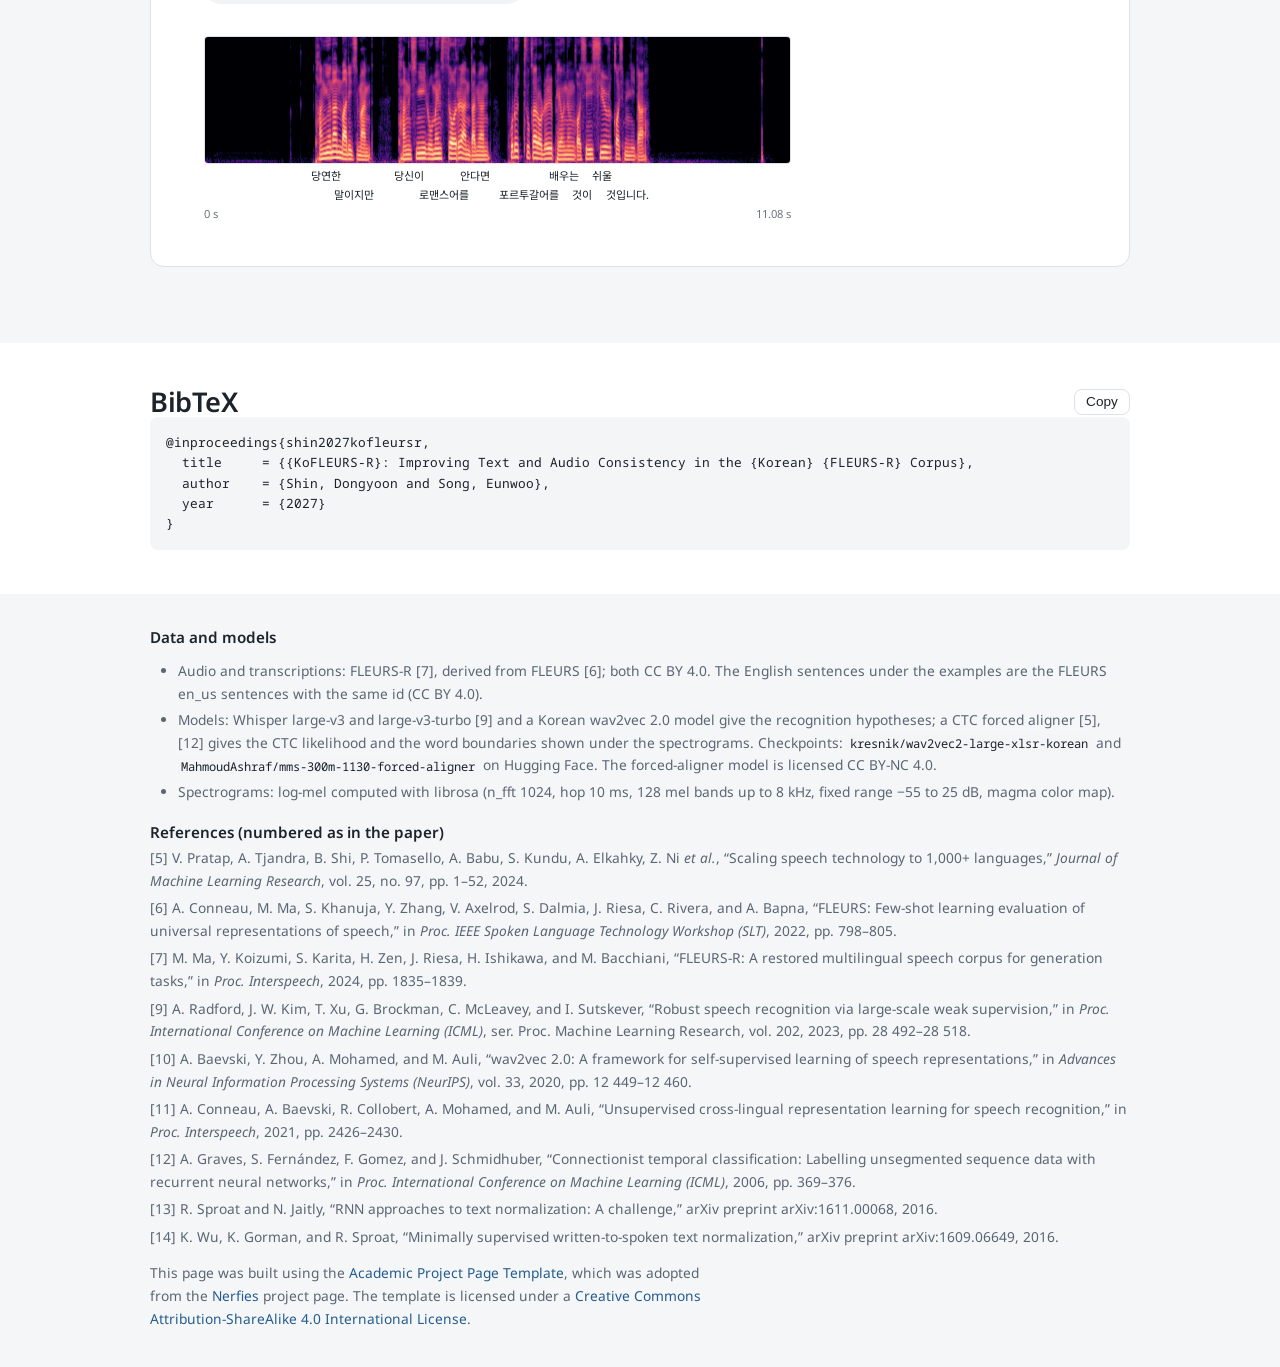
==== commit 897cde95: "Static HTML page; examples by contribution (parenthetical slot, number slot, unpredictable mismatch)" ====
--- a/index.html
+++ b/index.html
@@ -1,18 +1,16 @@
 <!DOCTYPE html>
-<html lang="en">
-<head>
+<html lang="en"><head>
 <meta charset="utf-8">
 <meta name="viewport" content="width=device-width, initial-scale=1, viewport-fit=cover">
 <title>KoFLEURS-R Demo</title>
 <meta name="description" content="Audio examples and results for KoFLEURS-R: Improving Text and Audio Consistency in the Korean FLEURS-R Corpus.">
 <link rel="icon" href="data:image/svg+xml,%3Csvg xmlns=%22http://www.w3.org/2000/svg%22 viewBox=%220 0 32 32%22%3E%3Crect width=%2232%22 height=%2232%22 rx=%226%22 fill=%22%231d2733%22/%3E%3Cpath d=%22M6 22V10m4 12V6m4 16V12m4 10V8m4 14V14m4 8V11%22 stroke=%22white%22 stroke-width=%222.4%22 stroke-linecap=%22round%22/%3E%3C/svg%3E">
 <link rel="preconnect" href="https://fonts.googleapis.com">
-<link rel="preconnect" href="https://fonts.gstatic.com" crossorigin>
+<link rel="preconnect" href="https://fonts.gstatic.com" crossorigin="">
 <link rel="stylesheet" href="https://fonts.googleapis.com/css2?family=Castoro&amp;family=Noto+Sans:ital,wght@0,400;0,600;0,700;1,400&amp;family=Noto+Sans+KR:wght@400;700&amp;family=Noto+Sans+Mono:wght@400;600&amp;display=swap">
 <link rel="stylesheet" href="static/css/bulma.min.css">
 <link rel="stylesheet" href="static/css/site.css">
-<script src="static/js/config.js"></script>
-<script defer src="static/js/site.js"></script>
+<script defer="" src="static/js/site.js"></script>
 </head>
 <body>
 <main id="main-content">
@@ -20,8 +18,11 @@
   <div class="hero-body">
     <div class="container is-max-desktop has-text-centered">
       <h1 class="title publication-title" data-pdf="T-1"><span class="name">KoFLEURS-R</span>: Improving Text and Audio Consistency in the Korean FLEURS-R Corpus</h1>
-      <div class="publication-authors" id="authors"></div>
-      <div class="publication-links" id="pub-links"></div>
+      <!-- authors:start (written by build_page.py from page/config.json; empty in a blind build) -->
+      <div class="publication-authors" id="authors"><div>Dongyoon Shin, Eunwoo Song</div><div class="affil">Yonsei University</div></div>
+      <!-- authors:end -->
+      <div class="publication-venue" id="venue" data-nonpaper="venue (not in the paper PDF)">ICEIC 2027</div>
+      <div class="publication-links" id="pub-links"><a class="btn" href="static/pdfs/KoFLEURS-R_ICEIC2027.pdf" target="_blank" rel="noopener"><svg viewBox="0 0 24 24" aria-hidden="true"><path d="M6 2h8l6 6v12a2 2 0 0 1-2 2H6a2 2 0 0 1-2-2V4a2 2 0 0 1 2-2zm7 1.5V9h5.5L13 3.5zM7 13h10v1.6H7V13zm0 3.4h10V18H7v-1.6z"></path></svg>Paper</a></div>
     </div>
   </div>
 </section>
@@ -121,7 +122,7 @@
       </figcaption>
     </figure>
 
-    <div id="fig1-listen"></div>
+    <div id="fig1-listen" data-nonpaper="example data"><h3 class="title is-5">Recordings in Fig. 1</h3><div class="rec"><div class="rec-meta"><span class="who">(a)</span><span class="pill">test</span><span class="pill">male</span><span class="pill num">15.36 s</span><span class="pill ok" title="one of the 189 human-verified test recordings">human-verified</span><span class="mono rec-id">10674428304946245757</span><span class="data-tag" title="value from the KoFLEURS-R data files, not from the paper">data</span></div><div class="field"><span class="fname">transcription</span><div class="ko" lang="ko">1537년 아순시온<span class="mk omission" title="in the script, not spoken">asunción</span>이 설립된 이래 파라과이는 토착적인 특징과 정체성을 상당 부분 유지해 왔습니다</div><span class="rr" lang="ko-Latn">1537nyeon asunsionasuncióni seollipdoen irae paragwaineun tochakjeogin teukjinggwa jeongcheseongeul sangdang bubun yujihae watseumnida</span><span class="en">‘Since the foundation of Asunción in 1537, Paraguay has managed to keep a lot of its indigenous character and identity.’</span></div><div class="listen"><div class="audio-row"><audio controls="" preload="none" src="static/audio/10674428304946245757.mp3" aria-label="Audio of recording 10674428304946245757"></audio><span class="spec-hint">Click the spectrogram to enlarge</span></div><figure class="spec" data-rec="10674428304946245757" data-dur="15.36" style="--dur: 15.36"><div class="spec-scroll"><div class="spec-canvas" role="button" tabindex="0" aria-label="Enlarge the spectrogram of recording 10674428304946245757"><div class="spec-img"><img src="static/spectrograms/10674428304946245757.png" alt="Log-mel spectrogram of recording 10674428304946245757 (15.36 s)" width="3072" height="256" decoding="async"><div class="spec-box omission" style="left: 32.29%; width: 3.39%" title="not spoken"><span class="tag">not spoken</span></div><div class="playhead"></div></div><div class="spec-words" aria-hidden="true"><div class="wd" style="left: 15.1%; width: 7.94%; top: 0px" title="천오백삼십칠 (cheonobaeksamsipchil)  2.32–3.54 s"><span class="ko">천오백삼십칠</span></div><div class="wd" style="left: 23.05%; width: 1.17%; top: 19px" title="년 (nyeon)  3.54–3.72 s"><span class="ko">년</span></div><div class="wd" style="left: 26.82%; width: 8.98%; top: 0px" title="아순시온이 (asunsioni)  4.12–5.50 s"><span class="ko">아순시온이</span></div><div class="wd" style="left: 37.11%; width: 3.78%; top: 19px" title="설립된 (seollipdoen)  5.70–6.28 s"><span class="ko">설립된</span></div><div class="wd" style="left: 41.8%; width: 1.3%; top: 0px" title="이래 (irae)  6.42–6.62 s"><span class="ko">이래</span></div><div class="wd" style="left: 45.05%; width: 4.56%; top: 19px" title="파라과이는 (paragwaineun)  6.92–7.62 s"><span class="ko">파라과이는</span></div><div class="wd" style="left: 50.65%; width: 4.95%; top: 0px" title="토착적인 (tochakjeogin)  7.78–8.54 s"><span class="ko">토착적인</span></div><div class="wd" style="left: 55.73%; width: 3.12%; top: 19px" title="특징과 (teukjinggwa)  8.56–9.04 s"><span class="ko">특징과</span></div><div class="wd" style="left: 59.51%; width: 5.21%; top: 0px" title="정체성을 (jeongcheseongeul)  9.14–9.94 s"><span class="ko">정체성을</span></div><div class="wd" style="left: 65.1%; width: 2.6%; top: 19px" title="상당 (sangdang)  10.00–10.40 s"><span class="ko">상당</span></div><div class="wd" style="left: 68.23%; width: 1.95%; top: 0px" title="부분 (bubun)  10.48–10.78 s"><span class="ko">부분</span></div><div class="wd" style="left: 70.57%; width: 2.08%; top: 19px" title="유지해 (yujihae)  10.84–11.16 s"><span class="ko">유지해</span></div><div class="wd" style="left: 72.79%; width: 2.99%; top: 0px" title="왔습니다. (watseumnida.)  11.18–11.64 s"><span class="ko">왔습니다.</span></div></div></div><div class="spec-axis"><span>0 s</span><span>15.36 s</span></div></div></figure></div></div><div class="rec"><div class="rec-meta"><span class="who">(b)</span><span class="pill">test</span><span class="pill">male</span><span class="pill num">6.72 s</span><span class="pill ok" title="one of the 189 human-verified test recordings">human-verified</span><span class="mono rec-id">987799419854082105</span><span class="data-tag" title="value from the KoFLEURS-R data files, not from the paper">data</span></div><div class="field"><span class="fname">transcription</span><div class="ko" lang="ko">당연한 말이지만 당신이 로맨스어를 안다면 포르투갈어를 배우는 것이<span class="mk insertion" title="spoken, not in the script">+매우</span> 쉬울 것입니다</div><span class="rr" lang="ko-Latn">dangyeonhan marijiman dangsini romaenseueoreul andamyeon poreutugareoreul baeuneun geosi swiul geosimnida</span><span class="en">‘Needless to say, if you know a Romance language, it will be easier for you to learn Portuguese.’</span></div><div class="listen"><div class="audio-row"><audio controls="" preload="none" src="static/audio/987799419854082105.mp3" aria-label="Audio of recording 987799419854082105"></audio><span class="spec-hint">Click the spectrogram to enlarge</span></div><figure class="spec" data-rec="987799419854082105" data-dur="6.72" style="--dur: 6.72"><div class="spec-scroll"><div class="spec-canvas" role="button" tabindex="0" aria-label="Enlarge the spectrogram of recording 987799419854082105"><div class="spec-img"><img src="static/spectrograms/987799419854082105.png" alt="Log-mel spectrogram of recording 987799419854082105 (6.72 s)" width="1344" height="256" decoding="async"><div class="spec-box insertion tag-right" style="left: 75.3%; width: 2.68%" title="+매우"><span class="tag">+매우</span></div><div class="playhead"></div></div><div class="spec-words" aria-hidden="true"><div class="wd" style="left: 11.01%; width: 5.36%; top: 0px" title="당연한 (dangyeonhan)  0.74–1.10 s"><span class="ko">당연한</span></div><div class="wd" style="left: 16.96%; width: 6.85%; top: 19px" title="말이지만 (marijiman)  1.14–1.60 s"><span class="ko">말이지만</span></div><div class="wd" style="left: 24.7%; width: 6.25%; top: 0px" title="당신이 (dangsini)  1.66–2.08 s"><span class="ko">당신이</span></div><div class="wd" style="left: 31.55%; width: 11.01%; top: 19px" title="로맨스어를 (romaenseueoreul)  2.12–2.86 s"><span class="ko">로맨스어를</span></div><div class="wd" style="left: 43.15%; width: 6.55%; top: 0px" title="안다면 (andamyeon)  2.90–3.34 s"><span class="ko">안다면</span></div><div class="wd" style="left: 56.25%; width: 10.12%; top: 19px" title="포르투갈어를 (poreutugareoreul)  3.78–4.46 s"><span class="ko">포르투갈어를</span></div><div class="wd" style="left: 66.96%; width: 4.46%; top: 0px" title="배우는 (baeuneun)  4.50–4.80 s"><span class="ko">배우는</span></div><div class="wd" style="left: 71.73%; width: 2.68%; top: 19px" title="것이 (geosi)  4.82–5.00 s"><span class="ko">것이</span></div><div class="wd" style="left: 78.57%; width: 2.38%; top: 0px" title="쉬울 (swiul)  5.28–5.44 s"><span class="ko">쉬울</span></div><div class="wd" style="left: 81.85%; width: 6.25%; top: 19px" title="것입니다. (geosimnida.)  5.50–5.92 s"><span class="ko">것입니다.</span></div></div></div><div class="spec-axis"><span>0 s</span><span>6.72 s</span></div></div></figure></div></div><div class="rec"><div class="rec-meta"><span class="who">(c)</span><span class="pill">train</span><span class="pill">male</span><span class="pill num">11.76 s</span><span class="mono rec-id">3176854347698952072</span><span class="data-tag" title="value from the KoFLEURS-R data files, not from the paper">data</span></div><div class="field"><span class="fname">transcription</span><div class="ko" lang="ko">브라질은 지구상에서 가장 큰 로마 가톨릭 국가이며 로마 가톨릭<span class="mk substitution" title="misread">교회는<span class="mk-heard">→ 국가는</span></span> 브라질에서 동성 결혼 합법화에 지속적으로 반대해 왔다</div><span class="rr" lang="ko-Latn">beurajireun jigusangeseo gajang keun roma gatollik gukgaimyeo roma gatollikgyohoeneun beurajireseo dongseong gyeolhon hapbeophwae jisokjeogeuro bandaehae watda</span><span class="en">‘Brazil is the largest Roman Catholic country on Earth, and the Roman Catholic Church has consistently opposed the legalization of same-sex marriage in the country.’</span></div><div class="listen"><div class="audio-row"><audio controls="" preload="none" src="static/audio/3176854347698952072.mp3" aria-label="Audio of recording 3176854347698952072"></audio><span class="spec-hint">Click the spectrogram to enlarge</span></div><figure class="spec" data-rec="3176854347698952072" data-dur="11.76" style="--dur: 11.76"><div class="spec-scroll"><div class="spec-canvas" role="button" tabindex="0" aria-label="Enlarge the spectrogram of recording 3176854347698952072"><div class="spec-img"><img src="static/spectrograms/3176854347698952072.png" alt="Log-mel spectrogram of recording 3176854347698952072 (11.76 s)" width="2352" height="256" decoding="async"><div class="spec-box substitution" style="left: 48.98%; width: 4.08%" title="→ 국가는"><span class="tag">→ 국가는</span></div><div class="playhead"></div></div><div class="spec-words" aria-hidden="true"><div class="wd" style="left: 11.22%; width: 4.76%; top: 0px" title="브라질은 (beurajireun)  1.32–1.88 s"><span class="ko">브라질은</span></div><div class="wd" style="left: 16.5%; width: 5.1%; top: 19px" title="지구상에서 (jigusangeseo)  1.94–2.54 s"><span class="ko">지구상에서</span></div><div class="wd" style="left: 22.28%; width: 2.72%; top: 0px" title="가장 (gajang)  2.62–2.94 s"><span class="ko">가장</span></div><div class="wd" style="left: 25.34%; width: 1.19%; top: 19px" title="큰 (keun)  2.98–3.12 s"><span class="ko">큰</span></div><div class="wd" style="left: 27.04%; width: 1.87%; top: 0px" title="로마 (roma)  3.18–3.40 s"><span class="ko">로마</span></div><div class="wd" style="left: 29.59%; width: 3.74%; top: 19px" title="가톨릭 (gatollik)  3.48–3.92 s"><span class="ko">가톨릭</span></div><div class="wd" style="left: 33.5%; width: 4.59%; top: 0px" title="국가이며, (gukgaimyeo,)  3.94–4.48 s"><span class="ko">국가이며,</span></div><div class="wd" style="left: 42.69%; width: 1.87%; top: 19px" title="로마 (roma)  5.02–5.24 s"><span class="ko">로마</span></div><div class="wd" style="left: 45.07%; width: 7.99%; top: 0px" title="가톨릭교회는 (gatollikgyohoeneun)  5.30–6.24 s"><span class="ko">가톨릭교회는</span></div><div class="wd" style="left: 65.48%; width: 5.27%; top: 19px" title="브라질에서 (beurajireseo)  7.70–8.32 s"><span class="ko">브라질에서</span></div><div class="wd" style="left: 71.26%; width: 3.23%; top: 0px" title="동성 (dongseong)  8.38–8.76 s"><span class="ko">동성</span></div><div class="wd" style="left: 74.83%; width: 2.21%; top: 19px" title="결혼 (gyeolhon)  8.80–9.06 s"><span class="ko">결혼</span></div><div class="wd" style="left: 77.38%; width: 4.08%; top: 0px" title="합법화에 (hapbeophwae)  9.10–9.58 s"><span class="ko">합법화에</span></div><div class="wd" style="left: 82.14%; width: 4.59%; top: 19px" title="지속적으로 (jisokjeogeuro)  9.66–10.20 s"><span class="ko">지속적으로</span></div><div class="wd" style="left: 87.41%; width: 3.57%; top: 0px" title="반대해 (bandaehae)  10.28–10.70 s"><span class="ko">반대해</span></div><div class="wd" style="left: 91.16%; width: 2.38%; top: 19px" title="왔다. (watda.)  10.72–11.00 s"><span class="ko">왔다.</span></div></div></div><div class="spec-axis"><span>0 s</span><span>11.76 s</span></div></div></figure></div></div></div>
   </div>
 </section>
 
@@ -139,53 +140,53 @@
           <title id="pl-title">KoFLEURS-R pipeline</title>
           <desc id="pl-desc">Candidates are generated from the script and one is selected per recording. Parenthetical slots use the two Whisper models; number and acronym slots also use the Korean wav2vec 2.0 model; ambiguous acronym readings also use a CTC forced aligner. The outputs are refined_text, spoken_text and the reliability score R from the two Whisper models.</desc>
           <defs>
-            <marker id="arr" viewBox="0 0 10 10" refX="9" refY="5" markerWidth="7" markerHeight="7" orient="auto-start-reverse"><path d="M0,0 L10,5 L0,10 z" class="arrow-fill"/></marker>
+            <marker id="arr" viewBox="0 0 10 10" refX="9" refY="5" markerWidth="7" markerHeight="7" orient="auto-start-reverse"><path d="M0,0 L10,5 L0,10 z" class="arrow-fill"></path></marker>
           </defs>
           <!-- inputs -->
-          <rect class="p-in" x="10" y="40" width="160" height="56" rx="8"/>
+          <rect class="p-in" x="10" y="40" width="160" height="56" rx="8"></rect>
           <text class="t-head" x="90" y="64" text-anchor="middle">Recording</text>
           <text class="t-small" x="90" y="82" text-anchor="middle">FLEURS-R audio</text>
-          <rect class="p-in" x="10" y="190" width="160" height="56" rx="8"/>
+          <rect class="p-in" x="10" y="190" width="160" height="56" rx="8"></rect>
           <text class="t-head" x="90" y="214" text-anchor="middle">Script</text>
           <text class="t-mono" x="90" y="233" text-anchor="middle">raw_transcription</text>
           <!-- recognizers (one group: each feeds the selection) -->
-          <rect class="p-box" x="203" y="8" width="224" height="122" rx="10"/>
-          <rect class="p-whisper" x="215" y="18" width="200" height="30" rx="6"/>
+          <rect class="p-box" x="203" y="8" width="224" height="122" rx="10"></rect>
+          <rect class="p-whisper" x="215" y="18" width="200" height="30" rx="6"></rect>
           <text class="t-model" x="315" y="38" text-anchor="middle">Whisper large-v3, -turbo</text>
-          <rect class="p-w2v" x="215" y="54" width="200" height="30" rx="6"/>
+          <rect class="p-w2v" x="215" y="54" width="200" height="30" rx="6"></rect>
           <text class="t-model" x="315" y="74" text-anchor="middle">Korean wav2vec 2.0</text>
-          <rect class="p-ctc" x="215" y="90" width="200" height="30" rx="6"/>
+          <rect class="p-ctc" x="215" y="90" width="200" height="30" rx="6"></rect>
           <text class="t-model" x="315" y="110" text-anchor="middle">CTC forced aligner</text>
-          <path class="edge" d="M170,68 L201,68" marker-end="url(#arr)"/>
+          <path class="edge" d="M170,68 L201,68" marker-end="url(#arr)"></path>
           <!-- candidates -->
-          <rect class="p-step" x="215" y="176" width="200" height="84" rx="8"/>
+          <rect class="p-step" x="215" y="176" width="200" height="84" rx="8"></rect>
           <text class="t-head" x="315" y="200" text-anchor="middle">Candidates</text>
           <text class="t-small" x="315" y="220" text-anchor="middle">one option per slot:</text>
           <text class="t-small" x="315" y="238" text-anchor="middle">parenthetical, number, acronym</text>
-          <path class="edge" d="M170,218 L213,218" marker-end="url(#arr)"/>
+          <path class="edge" d="M170,218 L213,218" marker-end="url(#arr)"></path>
           <!-- selection -->
-          <rect class="p-box" x="470" y="70" width="290" height="190" rx="10"/>
+          <rect class="p-box" x="470" y="70" width="290" height="190" rx="10"></rect>
           <text class="t-head" x="615" y="96" text-anchor="middle">Selection per recording</text>
           <text class="t-head" x="486" y="128" style="font-size:12px">Parenthetical</text>
-          <rect class="p-whisper" x="640" y="115" width="104" height="18" rx="9"/><text class="t-small" x="692" y="128" text-anchor="middle" style="fill:var(--fg)">Whisper ×2</text>
+          <rect class="p-whisper" x="640" y="115" width="104" height="18" rx="9"></rect><text class="t-small" x="692" y="128" text-anchor="middle" style="fill:var(--fg)">Whisper ×2</text>
           <text class="t-small" x="486" y="144">ties: omission</text>
           <text class="t-head" x="486" y="176" style="font-size:12px">Number, acronym</text>
-          <rect class="p-whisper" x="640" y="163" width="104" height="18" rx="9"/><text class="t-small" x="692" y="176" text-anchor="middle" style="fill:var(--fg)">Whisper ×2</text>
-          <rect class="p-w2v" x="640" y="185" width="104" height="18" rx="9"/><text class="t-small" x="692" y="198" text-anchor="middle" style="fill:var(--fg)">+ wav2vec 2.0</text>
+          <rect class="p-whisper" x="640" y="163" width="104" height="18" rx="9"></rect><text class="t-small" x="692" y="176" text-anchor="middle" style="fill:var(--fg)">Whisper ×2</text>
+          <rect class="p-w2v" x="640" y="185" width="104" height="18" rx="9"></rect><text class="t-small" x="692" y="198" text-anchor="middle" style="fill:var(--fg)">+ wav2vec 2.0</text>
           <text class="t-head" x="486" y="234" style="font-size:12px">Ambiguous acronym</text>
-          <rect class="p-ctc" x="640" y="221" width="104" height="18" rx="9"/><text class="t-small" x="692" y="234" text-anchor="middle" style="fill:var(--fg)">+ CTC aligner</text>
-          <path class="edge" d="M427,69 C450,69 450,110 468,110" marker-end="url(#arr)"/>
-          <path class="edge" d="M415,218 L468,218" marker-end="url(#arr)"/>
+          <rect class="p-ctc" x="640" y="221" width="104" height="18" rx="9"></rect><text class="t-small" x="692" y="234" text-anchor="middle" style="fill:var(--fg)">+ CTC aligner</text>
+          <path class="edge" d="M427,69 C450,69 450,110 468,110" marker-end="url(#arr)"></path>
+          <path class="edge" d="M415,218 L468,218" marker-end="url(#arr)"></path>
           <!-- outputs -->
-          <rect class="p-out" x="805" y="70" width="165" height="110" rx="8"/>
+          <rect class="p-out" x="805" y="70" width="165" height="110" rx="8"></rect>
           <text class="t-head" x="887" y="94" text-anchor="middle">Refined text</text>
           <text class="t-mono" x="887" y="122" text-anchor="middle">refined_text</text>
           <text class="t-mono" x="887" y="150" text-anchor="middle">spoken_text</text>
-          <rect class="p-out" x="805" y="196" width="165" height="64" rx="8"/>
+          <rect class="p-out" x="805" y="196" width="165" height="64" rx="8"></rect>
           <text class="t-head" x="887" y="220" text-anchor="middle">Reliability score R</text>
-          <rect class="p-whisper" x="835" y="230" width="104" height="18" rx="9"/><text class="t-small" x="887" y="243" text-anchor="middle" style="fill:var(--fg)">Whisper ×2</text>
-          <path class="edge" d="M760,125 L803,125" marker-end="url(#arr)"/>
-          <path class="edge" d="M887,180 L887,194" marker-end="url(#arr)"/>
+          <rect class="p-whisper" x="835" y="230" width="104" height="18" rx="9"></rect><text class="t-small" x="887" y="243" text-anchor="middle" style="fill:var(--fg)">Whisper ×2</text>
+          <path class="edge" d="M760,125 L803,125" marker-end="url(#arr)"></path>
+          <path class="edge" d="M887,180 L887,194" marker-end="url(#arr)"></path>
         </svg>
       </div>
     </figure>
@@ -198,29 +199,28 @@
     <h2 class="title is-3">Examples</h2>
     <p class="spec-hint" style="max-width: none">Each example compares two speakers of the same script. Spectrograms are log-mel with one color scale for all recordings; click one to enlarge it. Word boundaries come from forced alignment and may be imprecise.</p>
 
-    <article class="demo" id="demo-omission" data-demo="omission">
-      <div class="demo-head"><h3>1. Omission</h3><span class="kind">a parenthetical spoken by one speaker, skipped by the other</span></div>
+    <article class="demo" id="demo-parenthetical" data-demo="parenthetical">
+      <div class="demo-head"><h3>1. Parenthetical slot</h3><span class="kind">decided per recording</span></div>
       <p class="demo-lead">
         <span data-pdf="I-11">For example, parenthetical content in a recording script may be read aloud by one speaker but omitted by another.</span>
-        <span data-pdf="I-12">Retaining the content would introduce unspoken words into the text of the latter recording, whereas removing it would omit spoken words from the former.</span>
       </p>
-      <div class="demo-body"></div>
+      <div class="demo-body" data-nonpaper="example data"><ol class="steps"><li class="step"><h4>Problem: script vs. audio</h4><div class="rec"><div class="rec-meta"><span class="who">Speaker who skipped it</span><span class="pill">test</span><span class="pill">male</span><span class="pill num">4.20 s</span><span class="pill ok" title="one of the 189 human-verified test recordings">human-verified</span><span class="mono rec-id">14945311428794587488</span><span class="data-tag" title="value from the KoFLEURS-R data files, not from the paper">data</span></div><div class="field"><span class="fname">transcription</span><div class="ko" lang="ko">수소 이온은 전자가 벗겨져 나간 양성자이다 <span class="mk omission" title="in the script, not spoken">수소 원자는 양성자 하나와 전자 하나로 구성되므로</span></div><span class="rr" lang="ko-Latn">suso ioneun jeonjaga beotgyeojyeo nagan yangseongjaida suso wonjaneun yangseongja hanawa jeonja hanaro guseongdoemeuro</span><span class="en">‘Hydrogen ions are protons that had their electrons stripped off them (since Hydrogen atoms consist of one proton and one electron).’</span></div><div class="listen"><div class="audio-row"><audio controls="" preload="none" src="static/audio/14945311428794587488.mp3" aria-label="Audio of recording 14945311428794587488"></audio><span class="spec-hint">Click the spectrogram to enlarge</span></div><figure class="spec" data-rec="14945311428794587488" data-dur="4.2" style="--dur: 4.2"><div class="spec-scroll"><div class="spec-canvas" role="button" tabindex="0" aria-label="Enlarge the spectrogram of recording 14945311428794587488"><div class="spec-img"><img src="static/spectrograms/14945311428794587488.png" alt="Log-mel spectrogram of recording 14945311428794587488 (4.20 s)" width="840" height="256" decoding="async"><div class="spec-box omission tag-right" style="left: 80.95%; width: 18.57%" title="not spoken"><span class="tag">not spoken</span></div><div class="playhead"></div></div><div class="spec-words" aria-hidden="true"><div class="wd" style="left: 21.43%; width: 5.24%; top: 0px" title="수소 (suso)  0.90–1.12 s"><span class="ko">수소</span></div><div class="wd" style="left: 28.57%; width: 7.62%; top: 19px" title="이온은 (ioneun)  1.20–1.52 s"><span class="ko">이온은</span></div><div class="wd" style="left: 36.67%; width: 9.52%; top: 0px" title="전자가 (jeonjaga)  1.54–1.94 s"><span class="ko">전자가</span></div><div class="wd" style="left: 47.62%; width: 10%; top: 19px" title="벗겨져 (beotgyeojyeo)  2.00–2.42 s"><span class="ko">벗겨져</span></div><div class="wd" style="left: 58.57%; width: 7.62%; top: 0px" title="나간 (nagan)  2.46–2.78 s"><span class="ko">나간</span></div><div class="wd" style="left: 66.67%; width: 14.29%; top: 19px" title="양성자이다. (yangseongjaida.)  2.80–3.40 s"><span class="ko">양성자이다.</span></div></div></div><div class="spec-axis"><span>0 s</span><span>4.20 s</span></div></div></figure></div></div><div class="rec"><div class="rec-meta"><span class="who">Speaker who read it</span><span class="pill">test</span><span class="pill">male</span><span class="pill num">12.96 s</span><span class="mono rec-id">14152602067612134390</span><span class="data-tag" title="value from the KoFLEURS-R data files, not from the paper">data</span></div><div class="field"><span class="fname">transcription</span><div class="ko" lang="ko">수소 이온은 전자가 벗겨져 나간 양성자이다 <span class="mk spoken" title="parenthetical content that was spoken">수소 원자는 양성자 하나와 전자 하나로 구성되므로</span></div><span class="rr" lang="ko-Latn">suso ioneun jeonjaga beotgyeojyeo nagan yangseongjaida suso wonjaneun yangseongja hanawa jeonja hanaro guseongdoemeuro</span><span class="en">‘Hydrogen ions are protons that had their electrons stripped off them (since Hydrogen atoms consist of one proton and one electron).’</span></div><div class="listen"><div class="audio-row"><audio controls="" preload="none" src="static/audio/14152602067612134390.mp3" aria-label="Audio of recording 14152602067612134390"></audio><span class="spec-hint">Click the spectrogram to enlarge</span></div><figure class="spec" data-rec="14152602067612134390" data-dur="12.96" style="--dur: 12.96"><div class="spec-scroll"><div class="spec-canvas" role="button" tabindex="0" aria-label="Enlarge the spectrogram of recording 14152602067612134390"><div class="spec-img"><img src="static/spectrograms/14152602067612134390.png" alt="Log-mel spectrogram of recording 14152602067612134390 (12.96 s)" width="2592" height="256" decoding="async"><div class="spec-box spoken" style="left: 50.46%; width: 28.7%" title="spoken"><span class="tag">spoken</span></div><div class="playhead"></div></div><div class="spec-words" aria-hidden="true"><div class="wd" style="left: 19.44%; width: 2.16%; top: 0px" title="수소 (suso)  2.52–2.80 s"><span class="ko">수소</span></div><div class="wd" style="left: 22.69%; width: 2.93%; top: 19px" title="이온은 (ioneun)  2.94–3.32 s"><span class="ko">이온은</span></div><div class="wd" style="left: 26.54%; width: 4.01%; top: 0px" title="전자가 (jeonjaga)  3.44–3.96 s"><span class="ko">전자가</span></div><div class="wd" style="left: 31.17%; width: 4.01%; top: 19px" title="벗겨져 (beotgyeojyeo)  4.04–4.56 s"><span class="ko">벗겨져</span></div><div class="wd" style="left: 35.34%; width: 2.47%; top: 0px" title="나간 (nagan)  4.58–4.90 s"><span class="ko">나간</span></div><div class="wd" style="left: 39.04%; width: 5.71%; top: 19px" title="양성자이다. (yangseongjaida.)  5.06–5.80 s"><span class="ko">양성자이다.</span></div><div class="wd hl" style="left: 50.46%; width: 2.16%; top: 0px" title="수소 (suso)  6.54–6.82 s"><span class="ko">수소</span></div><div class="wd hl" style="left: 53.09%; width: 3.24%; top: 19px" title="원자는 (wonjaneun)  6.88–7.30 s"><span class="ko">원자는</span></div><div class="wd hl" style="left: 57.41%; width: 3.86%; top: 0px" title="양성자 (yangseongja)  7.44–7.94 s"><span class="ko">양성자</span></div><div class="wd hl" style="left: 62.19%; width: 2.62%; top: 19px" title="하나와 (hanawa)  8.06–8.40 s"><span class="ko">하나와</span></div><div class="wd hl" style="left: 65.74%; width: 3.4%; top: 0px" title="전자 (jeonja)  8.52–8.96 s"><span class="ko">전자</span></div><div class="wd hl" style="left: 69.91%; width: 2.62%; top: 19px" title="하나로 (hanaro)  9.06–9.40 s"><span class="ko">하나로</span></div><div class="wd hl" style="left: 73.46%; width: 5.71%; top: 0px" title="구성되므로 (guseongdoemeuro)  9.52–10.26 s"><span class="ko">구성되므로</span></div></div></div><div class="spec-axis"><span>0 s</span><span>12.96 s</span></div></div></figure></div></div></li><li class="step"><h4>Process: slots, hypotheses, scores</h4><div class="rec"><div class="rec-meta"><span class="who">Speaker who skipped it</span><span class="pill">test</span><span class="pill">male</span><span class="pill num">4.20 s</span><span class="pill ok" title="one of the 189 human-verified test recordings">human-verified</span><span class="mono rec-id">14945311428794587488</span><span class="data-tag" title="value from the KoFLEURS-R data files, not from the paper">data</span></div><div class="chips"><span class="chip" title="parenthetical slot (수소 원자는 양성자 하나와 전자 하나로 구성되므로)"><span class="ck">parenthetical (수소 원자는 양성자 하나와 전…</span><span class="opt on" lang="ko" title="drop">∅</span><span class="opt" lang="ko" title="read · suso wonjaneun yangseongja hanawa jeonja hanaro guseongdoemeuro">수소 원자는 양성자 하나와 전자 하나로 구성되므로</span></span></div><div class="table-wrap"><table class="paper hyps"><caption><span class="cap-num">Recognition hypotheses</span> <span class="data-tag" title="value from the KoFLEURS-R data files, not from the paper">data</span></caption><thead><tr><th>Model</th><th class="l">Hypothesis</th><th class="l">Used for</th></tr></thead><tbody><tr><td class="m">Whisper large-v3</td><td class="h" lang="ko">수소 이온은 전자가 벗겨져 나간 양성자이다<span class="rr" lang="ko-Latn">suso ioneun jeonjaga beotgyeojyeo nagan yangseongjaida</span></td><td class="use">parenthetical (수소 원자는 양성자 하…; R</td></tr><tr><td class="m">Whisper large-v3-turbo</td><td class="h" lang="ko">수소이온은 전자가 벗겨져 나간 양성자이다.<span class="rr" lang="ko-Latn">susoioneun jeonjaga beotgyeojyeo nagan yangseongjaida.</span></td><td class="use">parenthetical (수소 원자는 양성자 하…; R</td></tr></tbody></table></div><div class="table-wrap"><table class="paper scores"><caption><span class="cap-num">parenthetical (수소 원자는 양성자 하나와 전자 하나로 구성되므로)</span> score <i>J</i> of each option (Eq. (1) of the paper): average phonetic edit distance <i>d</i> to the hypotheses; the lowest wins <span class="data-tag" title="value from the KoFLEURS-R data files, not from the paper">data</span></caption><thead><tr><th>Option</th><th class="l">Candidate (spoken form)</th><th title="Whisper large-v3-turbo">d · large-v3-turbo</th><th title="Whisper large-v3">d · large-v3</th><th><i>J</i></th><th title="CTC log-likelihood">CTC log-lik.</th></tr></thead><tbody><tr class="chosen"><td lang="ko">∅</td><td class="cand" lang="ko">…겨져 나간 양성자이다.<b>∅</b></td><td class="num">0</td><td class="num">0</td><td class="num">0</td><td class="num">−13.68</td></tr><tr><td lang="ko">수소 원자는 양성자 하나와 전자 하나로…</td><td class="cand" lang="ko">…겨져 나간 양성자이다.<b> 수소 원자는 양성자 하나와 전자 하나로 구성되므로</b></td><td class="num">46</td><td class="num">46</td><td class="num">46</td><td class="num">−801.63</td></tr></tbody></table></div><div class="slot-notes"><div class="formula">Signed margin (positive supports reading): <b class="num">−46</b> from the recognition hypotheses (J of omitted − lowest J of read); <b class="num">−787.95</b> from the CTC likelihood (log-likelihood of the best read option − of omitted) <span class="data-tag" title="value from the KoFLEURS-R data files, not from the paper">data</span></div></div><div class="baselines"><div class="bl-head">Baselines for this recording <span class="data-tag" title="value from the KoFLEURS-R data files, not from the paper">data</span></div><div class="bl"><span class="n">Remove-all</span><span class="t" lang="ko">수소 이온은 전자가 벗겨져 나간 양성자이다.<span class="rr" lang="ko-Latn">suso ioneun jeonjaga beotgyeojyeo nagan yangseongjaida.</span></span></div><div class="bl"><span class="n">Whisper large-v3</span><span class="t" lang="ko">수소 이온은 전자가 벗겨져 나간 양성자이다<span class="rr" lang="ko-Latn">suso ioneun jeonjaga beotgyeojyeo nagan yangseongjaida</span></span></div></div></div><div class="rec"><div class="rec-meta"><span class="who">Speaker who read it</span><span class="pill">test</span><span class="pill">male</span><span class="pill num">12.96 s</span><span class="mono rec-id">14152602067612134390</span><span class="data-tag" title="value from the KoFLEURS-R data files, not from the paper">data</span></div><div class="chips"><span class="chip" title="parenthetical slot (수소 원자는 양성자 하나와 전자 하나로 구성되므로)"><span class="ck">parenthetical (수소 원자는 양성자 하나와 전…</span><span class="opt" lang="ko" title="drop">∅</span><span class="opt on" lang="ko" title="read · suso wonjaneun yangseongja hanawa jeonja hanaro guseongdoemeuro">수소 원자는 양성자 하나와 전자 하나로 구성되므로</span></span></div><div class="table-wrap"><table class="paper hyps"><caption><span class="cap-num">Recognition hypotheses</span> <span class="data-tag" title="value from the KoFLEURS-R data files, not from the paper">data</span></caption><thead><tr><th>Model</th><th class="l">Hypothesis</th><th class="l">Used for</th></tr></thead><tbody><tr><td class="m">Whisper large-v3</td><td class="h" lang="ko">수소이온은 전자가 벗겨져 나간 양성자이다. 수소원자는 양성자 하나와 전자 하나로 구성되므로.<span class="rr" lang="ko-Latn">susoioneun jeonjaga beotgyeojyeo nagan yangseongjaida. susowonjaneun yangseongja hanawa jeonja hanaro guseongdoemeuro.</span></td><td class="use">parenthetical (수소 원자는 양성자 하…; R</td></tr><tr><td class="m">Whisper large-v3-turbo</td><td class="h" lang="ko">수소이온은 전자가 벗겨져 나간 양성자이다. 수소 원자는 양성자 하나와 전자 하나로 구성되므로<span class="rr" lang="ko-Latn">susoioneun jeonjaga beotgyeojyeo nagan yangseongjaida. suso wonjaneun yangseongja hanawa jeonja hanaro guseongdoemeuro</span></td><td class="use">parenthetical (수소 원자는 양성자 하…; R</td></tr></tbody></table></div><div class="table-wrap"><table class="paper scores"><caption><span class="cap-num">parenthetical (수소 원자는 양성자 하나와 전자 하나로 구성되므로)</span> score <i>J</i> of each option (Eq. (1) of the paper): average phonetic edit distance <i>d</i> to the hypotheses; the lowest wins <span class="data-tag" title="value from the KoFLEURS-R data files, not from the paper">data</span></caption><thead><tr><th>Option</th><th class="l">Candidate (spoken form)</th><th title="Whisper large-v3-turbo">d · large-v3-turbo</th><th title="Whisper large-v3">d · large-v3</th><th><i>J</i></th><th title="CTC log-likelihood">CTC log-lik.</th></tr></thead><tbody><tr><td lang="ko">∅</td><td class="cand" lang="ko">…겨져 나간 양성자이다.<b>∅</b></td><td class="num">46</td><td class="num">46</td><td class="num">46</td><td class="num">−480.74</td></tr><tr class="chosen"><td lang="ko">수소 원자는 양성자 하나와 전자 하나로…</td><td class="cand" lang="ko">…겨져 나간 양성자이다.<b> 수소 원자는 양성자 하나와 전자 하나로 구성되므로</b></td><td class="num">0</td><td class="num">0</td><td class="num">0</td><td class="num">−21.31</td></tr></tbody></table></div><div class="slot-notes"><div class="formula">Signed margin (positive supports reading): <b class="num">+46</b> from the recognition hypotheses (J of omitted − lowest J of read); <b class="num">+459.43</b> from the CTC likelihood (log-likelihood of the best read option − of omitted) <span class="data-tag" title="value from the KoFLEURS-R data files, not from the paper">data</span></div></div><div class="baselines"><div class="bl-head">Baselines for this recording <span class="data-tag" title="value from the KoFLEURS-R data files, not from the paper">data</span></div><div class="bl"><span class="n">Remove-all</span><span class="t" lang="ko">수소 이온은 전자가 벗겨져 나간 양성자이다.<span class="rr" lang="ko-Latn">suso ioneun jeonjaga beotgyeojyeo nagan yangseongjaida.</span></span></div><div class="bl"><span class="n">Whisper large-v3</span><span class="t" lang="ko">수소이온은 전자가 벗겨져 나간 양성자이다. 수소원자는 양성자 하나와 전자 하나로 구성되므로.<span class="rr" lang="ko-Latn">susoioneun jeonjaga beotgyeojyeo nagan yangseongjaida. susowonjaneun yangseongja hanawa jeonja hanaro guseongdoemeuro.</span></span></div></div></div></li><li class="step"><h4>Result: refined text</h4><div class="rec"><div class="rec-meta"><span class="who">Speaker who skipped it</span><span class="pill">test</span><span class="pill">male</span><span class="pill num">4.20 s</span><span class="pill ok" title="one of the 189 human-verified test recordings">human-verified</span><span class="mono rec-id">14945311428794587488</span><span class="data-tag" title="value from the KoFLEURS-R data files, not from the paper">data</span></div><div class="field"><span class="fname">refined_text</span><div class="ko" lang="ko">수소 이온은 전자가 벗겨져 나간 양성자이다</div><span class="rr" lang="ko-Latn">suso ioneun jeonjaga beotgyeojyeo nagan yangseongjaida</span></div><div class="field"><span class="fname">spoken_text</span><div class="ko" lang="ko">수소 이온은 전자가 벗겨져 나간 양성자이다.</div><span class="rr" lang="ko-Latn">suso ioneun jeonjaga beotgyeojyeo nagan yangseongjaida.</span></div><div class="scorebar"><span><code>reliability_score</code> R = <span class="sv">0.0000</span></span><span><code>min_gop</code> = <span class="sv">−0.58</span></span><span class="data-tag" title="value from the KoFLEURS-R data files, not from the paper">data</span></div><div class="listen"><div class="audio-row"><audio controls="" preload="none" src="static/audio/14945311428794587488.mp3" aria-label="Audio of recording 14945311428794587488"></audio><span class="spec-hint">Click the spectrogram to enlarge</span></div><figure class="spec" data-rec="14945311428794587488" data-dur="4.2" style="--dur: 4.2"><div class="spec-scroll"><div class="spec-canvas" role="button" tabindex="0" aria-label="Enlarge the spectrogram of recording 14945311428794587488"><div class="spec-img"><img src="static/spectrograms/14945311428794587488.png" alt="Log-mel spectrogram of recording 14945311428794587488 (4.20 s)" width="840" height="256" decoding="async"><div class="playhead"></div></div><div class="spec-words" aria-hidden="true"><div class="wd" style="left: 21.43%; width: 5.24%; top: 0px" title="수소 (suso)  0.90–1.12 s"><span class="ko">수소</span></div><div class="wd" style="left: 28.57%; width: 7.62%; top: 19px" title="이온은 (ioneun)  1.20–1.52 s"><span class="ko">이온은</span></div><div class="wd" style="left: 36.67%; width: 9.52%; top: 0px" title="전자가 (jeonjaga)  1.54–1.94 s"><span class="ko">전자가</span></div><div class="wd" style="left: 47.62%; width: 10%; top: 19px" title="벗겨져 (beotgyeojyeo)  2.00–2.42 s"><span class="ko">벗겨져</span></div><div class="wd" style="left: 58.57%; width: 7.62%; top: 0px" title="나간 (nagan)  2.46–2.78 s"><span class="ko">나간</span></div><div class="wd" style="left: 66.67%; width: 14.29%; top: 19px" title="양성자이다. (yangseongjaida.)  2.80–3.40 s"><span class="ko">양성자이다.</span></div></div></div><div class="spec-axis"><span>0 s</span><span>4.20 s</span></div></div></figure></div></div><div class="rec"><div class="rec-meta"><span class="who">Speaker who read it</span><span class="pill">test</span><span class="pill">male</span><span class="pill num">12.96 s</span><span class="mono rec-id">14152602067612134390</span><span class="data-tag" title="value from the KoFLEURS-R data files, not from the paper">data</span></div><div class="field"><span class="fname">refined_text</span><div class="ko" lang="ko">수소 이온은 전자가 벗겨져 나간 양성자이다 수소 원자는 양성자 하나와 전자 하나로 구성되므로</div><span class="rr" lang="ko-Latn">suso ioneun jeonjaga beotgyeojyeo nagan yangseongjaida suso wonjaneun yangseongja hanawa jeonja hanaro guseongdoemeuro</span></div><div class="field"><span class="fname">spoken_text</span><div class="ko" lang="ko">수소 이온은 전자가 벗겨져 나간 양성자이다.<span class="mk selected" title="written by the selected option"> 수소 원자는 양성자 하나와 전자 하나로 구성되므로</span></div><span class="rr" lang="ko-Latn">suso ioneun jeonjaga beotgyeojyeo nagan yangseongjaida. suso wonjaneun yangseongja hanawa jeonja hanaro guseongdoemeuro</span></div><div class="scorebar"><span><code>reliability_score</code> R = <span class="sv">0.0000</span></span><span><code>min_gop</code> = <span class="sv">−0.26</span></span><span class="data-tag" title="value from the KoFLEURS-R data files, not from the paper">data</span></div><div class="listen"><div class="audio-row"><audio controls="" preload="none" src="static/audio/14152602067612134390.mp3" aria-label="Audio of recording 14152602067612134390"></audio><span class="spec-hint">Click the spectrogram to enlarge</span></div><figure class="spec" data-rec="14152602067612134390" data-dur="12.96" style="--dur: 12.96"><div class="spec-scroll"><div class="spec-canvas" role="button" tabindex="0" aria-label="Enlarge the spectrogram of recording 14152602067612134390"><div class="spec-img"><img src="static/spectrograms/14152602067612134390.png" alt="Log-mel spectrogram of recording 14152602067612134390 (12.96 s)" width="2592" height="256" decoding="async"><div class="playhead"></div></div><div class="spec-words" aria-hidden="true"><div class="wd" style="left: 19.44%; width: 2.16%; top: 0px" title="수소 (suso)  2.52–2.80 s"><span class="ko">수소</span></div><div class="wd" style="left: 22.69%; width: 2.93%; top: 19px" title="이온은 (ioneun)  2.94–3.32 s"><span class="ko">이온은</span></div><div class="wd" style="left: 26.54%; width: 4.01%; top: 0px" title="전자가 (jeonjaga)  3.44–3.96 s"><span class="ko">전자가</span></div><div class="wd" style="left: 31.17%; width: 4.01%; top: 19px" title="벗겨져 (beotgyeojyeo)  4.04–4.56 s"><span class="ko">벗겨져</span></div><div class="wd" style="left: 35.34%; width: 2.47%; top: 0px" title="나간 (nagan)  4.58–4.90 s"><span class="ko">나간</span></div><div class="wd" style="left: 39.04%; width: 5.71%; top: 19px" title="양성자이다. (yangseongjaida.)  5.06–5.80 s"><span class="ko">양성자이다.</span></div><div class="wd hl" style="left: 50.46%; width: 2.16%; top: 0px" title="수소 (suso)  6.54–6.82 s"><span class="ko">수소</span></div><div class="wd hl" style="left: 53.09%; width: 3.24%; top: 19px" title="원자는 (wonjaneun)  6.88–7.30 s"><span class="ko">원자는</span></div><div class="wd hl" style="left: 57.41%; width: 3.86%; top: 0px" title="양성자 (yangseongja)  7.44–7.94 s"><span class="ko">양성자</span></div><div class="wd hl" style="left: 62.19%; width: 2.62%; top: 19px" title="하나와 (hanawa)  8.06–8.40 s"><span class="ko">하나와</span></div><div class="wd hl" style="left: 65.74%; width: 3.4%; top: 0px" title="전자 (jeonja)  8.52–8.96 s"><span class="ko">전자</span></div><div class="wd hl" style="left: 69.91%; width: 2.62%; top: 19px" title="하나로 (hanaro)  9.06–9.40 s"><span class="ko">하나로</span></div><div class="wd hl" style="left: 73.46%; width: 5.71%; top: 0px" title="구성되므로 (guseongdoemeuro)  9.52–10.26 s"><span class="ko">구성되므로</span></div></div></div><div class="spec-axis"><span>0 s</span><span>12.96 s</span></div></div></figure></div></div></li></ol></div>
     </article>
 
-    <article class="demo" id="demo-insertion" data-demo="insertion">
-      <div class="demo-head"><h3>2. Insertion</h3><span class="kind">a gloss read again in Hangul by one speaker</span></div>
+    <article class="demo" id="demo-number" data-demo="number">
+      <div class="demo-head"><h3>2. Number slot</h3><span class="kind">written form kept, spoken form recorded</span></div>
       <p class="demo-lead">
-        <span data-pdf="IIIA-3">For example, “크레바스(crevasse)” may be read as “크레바스” (<em>keurebaseu</em>), with the gloss omitted, or as “크레바스 크레바스” (<em>keurebaseu keurebaseu</em>), with the gloss read in Hangul.</span>
+        <span data-pdf="IIB-6">Differences in the verbalization of numbers, acronyms, and foreign words are not considered mismatches, as these elements can have multiple valid readings [13], [14].</span>
       </p>
-      <div class="demo-body"></div>
+      <div class="demo-body" data-nonpaper="example data"><ol class="steps"><li class="step"><h4>Problem: script vs. audio</h4><div class="rec"><div class="rec-meta"><span class="who">Speaker who said “이십오”</span><span class="pill">test</span><span class="pill">female</span><span class="pill num">13.84 s</span><span class="pill ok" title="one of the 189 human-verified test recordings">human-verified</span><span class="mono rec-id">11800040547070956694</span><span class="data-tag" title="value from the KoFLEURS-R data files, not from the paper">data</span></div><div class="field"><span class="fname">transcription</span><div class="ko" lang="ko">아직도 존재하는 것으로 알려진 <span class="mk reading" title="how the number was read">25<span class="mk-read">→ 이십오</span></span>개의 던랩 브로드 사이드는 이 문서의 남아있는 가장 오래된 사본이다 손으로 쓴 원본은 더 이상 남아 있지 않다</div><span class="rr" lang="ko-Latn">ajikdo jonjaehaneun geoseuro allyeojin 25gaeui deollaep beurodeu saideuneun i munseoui namainneun gajang oraedoen sabonida soneuro sseun wonboneun deo isang nama itji anta</span><span class="en">‘The 25 Dunlap broadsides still known to exist are the oldest surviving copies of the document. The original handwritten copy has not survived.’</span></div><div class="listen"><div class="audio-row"><audio controls="" preload="none" src="static/audio/11800040547070956694.mp3" aria-label="Audio of recording 11800040547070956694"></audio><span class="spec-hint">Click the spectrogram to enlarge</span></div><figure class="spec" data-rec="11800040547070956694" data-dur="13.84" style="--dur: 13.84"><div class="spec-scroll"><div class="spec-canvas" role="button" tabindex="0" aria-label="Enlarge the spectrogram of recording 11800040547070956694"><div class="spec-img"><img src="static/spectrograms/11800040547070956694.png" alt="Log-mel spectrogram of recording 11800040547070956694 (13.84 s)" width="2768" height="256" decoding="async"><div class="spec-box reading" style="left: 21.97%; width: 2.31%" title="이십오"><span class="tag">이십오</span></div><div class="playhead"></div></div><div class="spec-words" aria-hidden="true"><div class="wd" style="left: 8.38%; width: 2.31%; top: 0px" title="아직도 (ajikdo)  1.16–1.48 s"><span class="ko">아직도</span></div><div class="wd" style="left: 11.13%; width: 3.61%; top: 19px" title="존재하는 (jonjaehaneun)  1.54–2.04 s"><span class="ko">존재하는</span></div><div class="wd" style="left: 15.03%; width: 2.17%; top: 0px" title="것으로 (geoseuro)  2.08–2.38 s"><span class="ko">것으로</span></div><div class="wd" style="left: 17.63%; width: 3.47%; top: 19px" title="알려진 (allyeojin)  2.44–2.92 s"><span class="ko">알려진</span></div><div class="wd hl" style="left: 21.97%; width: 2.31%; top: 0px" title="이십오 (isibo)  3.04–3.36 s"><span class="ko">이십오</span></div><div class="wd" style="left: 24.86%; width: 1.3%; top: 19px" title="개의 (gaeui)  3.44–3.62 s"><span class="ko">개의</span></div><div class="wd" style="left: 26.88%; width: 2.89%; top: 0px" title="던랩 (deollaep)  3.72–4.12 s"><span class="ko">던랩</span></div><div class="wd" style="left: 30.06%; width: 2.31%; top: 19px" title="브로드 (beurodeu)  4.16–4.48 s"><span class="ko">브로드</span></div><div class="wd" style="left: 32.95%; width: 4.19%; top: 0px" title="사이드는 (saideuneun)  4.56–5.14 s"><span class="ko">사이드는</span></div><div class="wd" style="left: 40.46%; width: 0.14%; top: 19px" title="이 (i)  5.60–5.62 s"><span class="ko">이</span></div><div class="wd" style="left: 41.18%; width: 3.18%; top: 0px" title="문서의 (munseoui)  5.70–6.14 s"><span class="ko">문서의</span></div><div class="wd" style="left: 44.8%; width: 3.61%; top: 19px" title="남아있는 (namainneun)  6.20–6.70 s"><span class="ko">남아있는</span></div><div class="wd" style="left: 48.84%; width: 2.17%; top: 0px" title="가장 (gajang)  6.76–7.06 s"><span class="ko">가장</span></div><div class="wd" style="left: 52.02%; width: 2.75%; top: 19px" title="오래된 (oraedoen)  7.20–7.58 s"><span class="ko">오래된</span></div><div class="wd" style="left: 55.06%; width: 3.61%; top: 0px" title="사본이다. (sabonida.)  7.62–8.12 s"><span class="ko">사본이다.</span></div><div class="wd" style="left: 64.16%; width: 2.31%; top: 19px" title="손으로 (soneuro)  8.88–9.20 s"><span class="ko">손으로</span></div><div class="wd" style="left: 66.62%; width: 1.88%; top: 0px" title="쓴 (sseun)  9.22–9.48 s"><span class="ko">쓴</span></div><div class="wd" style="left: 68.93%; width: 3.47%; top: 19px" title="원본은 (wonboneun)  9.54–10.02 s"><span class="ko">원본은</span></div><div class="wd" style="left: 72.83%; width: 0.58%; top: 0px" title="더 (deo)  10.08–10.16 s"><span class="ko">더</span></div><div class="wd" style="left: 73.84%; width: 1.59%; top: 19px" title="이상 (isang)  10.22–10.44 s"><span class="ko">이상</span></div><div class="wd" style="left: 75.72%; width: 1.59%; top: 0px" title="남아 (nama)  10.48–10.70 s"><span class="ko">남아</span></div><div class="wd" style="left: 77.75%; width: 1.3%; top: 19px" title="있지 (itji)  10.76–10.94 s"><span class="ko">있지</span></div><div class="wd" style="left: 79.34%; width: 2.6%; top: 0px" title="않다. (anta.)  10.98–11.34 s"><span class="ko">않다.</span></div></div></div><div class="spec-axis"><span>0 s</span><span>13.84 s</span></div></div></figure></div></div><div class="rec"><div class="rec-meta"><span class="who">Speaker who said “스물다섯”</span><span class="pill">test</span><span class="pill">male</span><span class="pill num">17.08 s</span><span class="mono rec-id">1807970046287819091</span><span class="data-tag" title="value from the KoFLEURS-R data files, not from the paper">data</span></div><div class="field"><span class="fname">transcription</span><div class="ko" lang="ko">아직도 존재하는 것으로 알려진 <span class="mk reading" title="how the number was read">25<span class="mk-read">→ 스물다섯</span></span>개의 던랩 브로드 사이드는 이 문서의 남아있는 가장 오래된 사본이다 손으로 쓴 원본은 더 이상 남아 있지 않다</div><span class="rr" lang="ko-Latn">ajikdo jonjaehaneun geoseuro allyeojin 25gaeui deollaep beurodeu saideuneun i munseoui namainneun gajang oraedoen sabonida soneuro sseun wonboneun deo isang nama itji anta</span><span class="en">‘The 25 Dunlap broadsides still known to exist are the oldest surviving copies of the document. The original handwritten copy has not survived.’</span></div><div class="listen"><div class="audio-row"><audio controls="" preload="none" src="static/audio/1807970046287819091.mp3" aria-label="Audio of recording 1807970046287819091"></audio><span class="spec-hint">Click the spectrogram to enlarge</span></div><figure class="spec" data-rec="1807970046287819091" data-dur="17.08" style="--dur: 17.08"><div class="spec-scroll"><div class="spec-canvas" role="button" tabindex="0" aria-label="Enlarge the spectrogram of recording 1807970046287819091"><div class="spec-img"><img src="static/spectrograms/1807970046287819091.png" alt="Log-mel spectrogram of recording 1807970046287819091 (17.08 s)" width="3416" height="256" decoding="async"><div class="spec-box reading" style="left: 27.63%; width: 3.04%" title="스물다섯"><span class="tag">스물다섯</span></div><div class="playhead"></div></div><div class="spec-words" aria-hidden="true"><div class="wd" style="left: 14.87%; width: 2.34%; top: 0px" title="아직도 (ajikdo)  2.54–2.94 s"><span class="ko">아직도</span></div><div class="wd" style="left: 17.68%; width: 3.63%; top: 19px" title="존재하는 (jonjaehaneun)  3.02–3.64 s"><span class="ko">존재하는</span></div><div class="wd" style="left: 21.66%; width: 1.99%; top: 0px" title="것으로 (geoseuro)  3.70–4.04 s"><span class="ko">것으로</span></div><div class="wd" style="left: 24.24%; width: 2.46%; top: 19px" title="알려진 (allyeojin)  4.14–4.56 s"><span class="ko">알려진</span></div><div class="wd hl" style="left: 27.63%; width: 3.04%; top: 0px" title="스물다섯 (seumuldaseot)  4.72–5.24 s"><span class="ko">스물다섯</span></div><div class="wd" style="left: 31.26%; width: 1.17%; top: 19px" title="개의 (gaeui)  5.34–5.54 s"><span class="ko">개의</span></div><div class="wd" style="left: 33.14%; width: 2.69%; top: 0px" title="던랩 (deollaep)  5.66–6.12 s"><span class="ko">던랩</span></div><div class="wd" style="left: 36.3%; width: 2.11%; top: 19px" title="브로드 (beurodeu)  6.20–6.56 s"><span class="ko">브로드</span></div><div class="wd" style="left: 38.99%; width: 3.51%; top: 0px" title="사이드는 (saideuneun)  6.66–7.26 s"><span class="ko">사이드는</span></div><div class="wd" style="left: 46.25%; width: 0.12%; top: 19px" title="이 (i)  7.90–7.92 s"><span class="ko">이</span></div><div class="wd" style="left: 47.07%; width: 2.34%; top: 0px" title="문서의 (munseoui)  8.04–8.44 s"><span class="ko">문서의</span></div><div class="wd" style="left: 49.88%; width: 3.4%; top: 19px" title="남아있는 (namainneun)  8.52–9.10 s"><span class="ko">남아있는</span></div><div class="wd" style="left: 53.98%; width: 2.34%; top: 0px" title="가장 (gajang)  9.22–9.62 s"><span class="ko">가장</span></div><div class="wd" style="left: 56.91%; width: 1.99%; top: 19px" title="오래된 (oraedoen)  9.72–10.06 s"><span class="ko">오래된</span></div><div class="wd" style="left: 59.25%; width: 3.04%; top: 0px" title="사본이다. (sabonida.)  10.12–10.64 s"><span class="ko">사본이다.</span></div><div class="wd" style="left: 68.27%; width: 2.11%; top: 19px" title="손으로 (soneuro)  11.66–12.02 s"><span class="ko">손으로</span></div><div class="wd" style="left: 70.73%; width: 1.52%; top: 0px" title="쓴 (sseun)  12.08–12.34 s"><span class="ko">쓴</span></div><div class="wd" style="left: 72.72%; width: 2.58%; top: 19px" title="원본은 (wonboneun)  12.42–12.86 s"><span class="ko">원본은</span></div><div class="wd" style="left: 76%; width: 0.7%; top: 0px" title="더 (deo)  12.98–13.10 s"><span class="ko">더</span></div><div class="wd" style="left: 77.17%; width: 1.52%; top: 19px" title="이상 (isang)  13.18–13.44 s"><span class="ko">이상</span></div><div class="wd" style="left: 79.04%; width: 1.29%; top: 0px" title="남아 (nama)  13.50–13.72 s"><span class="ko">남아</span></div><div class="wd" style="left: 80.8%; width: 1.64%; top: 19px" title="있지 (itji)  13.80–14.08 s"><span class="ko">있지</span></div><div class="wd" style="left: 82.9%; width: 1.99%; top: 0px" title="않다. (anta.)  14.16–14.50 s"><span class="ko">않다.</span></div></div></div><div class="spec-axis"><span>0 s</span><span>17.08 s</span></div></div></figure></div></div></li><li class="step"><h4>Process: slots, hypotheses, scores</h4><div class="rec"><div class="rec-meta"><span class="who">Speaker who said “이십오”</span><span class="pill">test</span><span class="pill">female</span><span class="pill num">13.84 s</span><span class="pill ok" title="one of the 189 human-verified test recordings">human-verified</span><span class="mono rec-id">11800040547070956694</span><span class="data-tag" title="value from the KoFLEURS-R data files, not from the paper">data</span></div><div class="chips"><span class="chip" title="number slot 25"><span class="ck">number 25</span><span class="opt" lang="ko" title="native · seumuldaseot">스물다섯</span><span class="opt on" lang="ko" title="sino · isibo">이십오</span></span></div><div class="table-wrap"><table class="paper hyps"><caption><span class="cap-num">Recognition hypotheses</span> <span class="data-tag" title="value from the KoFLEURS-R data files, not from the paper">data</span></caption><thead><tr><th>Model</th><th class="l">Hypothesis</th><th class="l">Used for</th></tr></thead><tbody><tr><td class="m">Whisper large-v3</td><td class="h" lang="ko">아직도 존재하는 것으로 알려진 25개의 던랩 브로드사이드는 이 문서에 남아있는 가장 오래된 사본이다. 손으로 쓴 원본은 더 이상 남아있지 않다.<span class="rr" lang="ko-Latn">ajikdo jonjaehaneun geoseuro allyeojin 25gaeui deollaep beurodeusaideuneun i munseoe namainneun gajang oraedoen sabonida. soneuro sseun wonboneun deo isang namaitji anta.</span></td><td class="use">R</td></tr><tr><td class="m">Whisper large-v3-turbo</td><td class="h" lang="ko">아직도 존재하는 것으로 알려진 25개의 던렛 브로드사이드는 이 문서에 남아있는 가장 오래된 사본이다. 손으로 쓴 원본은 더 이상 남아있지 않다.<span class="rr" lang="ko-Latn">ajikdo jonjaehaneun geoseuro allyeojin 25gaeui deollet beurodeusaideuneun i munseoe namainneun gajang oraedoen sabonida. soneuro sseun wonboneun deo isang namaitji anta.</span></td><td class="use">R</td></tr><tr><td class="m">Korean wav2vec 2.0</td><td class="h" lang="ko">아직도존재하는것으로알려진이십오일달의브로덴시사이드는이문서에남아있는가장오래된사본이자손으로쓴원부는더이상남아있지않다<span class="rr" lang="ko-Latn">ajikdojonjaehaneungeoseuroallyeojinisiboildaruibeurodensisaideuneunimunseoenamainneungajangoraedoensabonijasoneurosseunwonbuneundeoisangnamaitjianta</span></td><td class="use">number 25</td></tr></tbody></table></div><div class="table-wrap"><table class="paper scores"><caption><span class="cap-num">number 25</span> score <i>J</i> of each option (Eq. (1) of the paper): average phonetic edit distance <i>d</i> to the hypotheses; the lowest wins <span class="data-tag" title="value from the KoFLEURS-R data files, not from the paper">data</span></caption><thead><tr><th>Option</th><th class="l">Candidate (spoken form)</th><th title="Korean wav2vec 2.0">d · wav2vec 2.0</th><th><i>J</i></th></tr></thead><tbody><tr><td lang="ko">스물다섯</td><td class="cand" lang="ko">…재하는 것으로 알려진 <b>스물다섯</b> 개의 던랩 브로드 사…</td><td class="num">21</td><td class="num">21</td></tr><tr class="chosen"><td lang="ko">이십오</td><td class="cand" lang="ko">…재하는 것으로 알려진 <b>이십오</b> 개의 던랩 브로드 사…</td><td class="num">13</td><td class="num">13</td></tr></tbody></table></div><div class="slot-notes"><div class="formula">Not used for this slot: Whisper large-v3, Whisper large-v3-turbo. Their hypotheses write “25” as written, which gives no reading. <span class="data-tag" title="value from the KoFLEURS-R data files, not from the paper">data</span></div></div><div class="baselines"><div class="bl-head">Baselines for this recording <span class="data-tag" title="value from the KoFLEURS-R data files, not from the paper">data</span></div><div class="bl"><span class="n">Remove-all</span><span class="t" lang="ko">아직도 존재하는 것으로 알려진 25개의 던랩 브로드 사이드는 이 문서의 남아있는 가장 오래된 사본이다. 손으로 쓴 원본은 더 이상 남아 있지 않다.<span class="rr" lang="ko-Latn">ajikdo jonjaehaneun geoseuro allyeojin 25gaeui deollaep beurodeu saideuneun i munseoui namainneun gajang oraedoen sabonida. soneuro sseun wonboneun deo isang nama itji anta.</span></span></div><div class="bl"><span class="n">Whisper large-v3</span><span class="t" lang="ko">아직도 존재하는 것으로 알려진 25개의 던랩 브로드사이드는 이 문서에 남아있는 가장 오래된 사본이다. 손으로 쓴 원본은 더 이상 남아있지 않다.<span class="rr" lang="ko-Latn">ajikdo jonjaehaneun geoseuro allyeojin 25gaeui deollaep beurodeusaideuneun i munseoe namainneun gajang oraedoen sabonida. soneuro sseun wonboneun deo isang namaitji anta.</span></span></div></div></div><div class="rec"><div class="rec-meta"><span class="who">Speaker who said “스물다섯”</span><span class="pill">test</span><span class="pill">male</span><span class="pill num">17.08 s</span><span class="mono rec-id">1807970046287819091</span><span class="data-tag" title="value from the KoFLEURS-R data files, not from the paper">data</span></div><div class="chips"><span class="chip" title="number slot 25"><span class="ck">number 25</span><span class="opt on" lang="ko" title="native · seumuldaseot">스물다섯</span><span class="opt" lang="ko" title="sino · isibo">이십오</span></span></div><div class="table-wrap"><table class="paper hyps"><caption><span class="cap-num">Recognition hypotheses</span> <span class="data-tag" title="value from the KoFLEURS-R data files, not from the paper">data</span></caption><thead><tr><th>Model</th><th class="l">Hypothesis</th><th class="l">Used for</th></tr></thead><tbody><tr><td class="m">Whisper large-v3</td><td class="h" lang="ko">아직도 존재하는 것으로 알려진 25개의 던랩 브로드사이드는 이 문서에 남아있는 가장 오래된 사본이다. 손으로 쓴 원본은 더 이상 남아있지 않다.<span class="rr" lang="ko-Latn">ajikdo jonjaehaneun geoseuro allyeojin 25gaeui deollaep beurodeusaideuneun i munseoe namainneun gajang oraedoen sabonida. soneuro sseun wonboneun deo isang namaitji anta.</span></td><td class="use">R</td></tr><tr><td class="m">Whisper large-v3-turbo</td><td class="h" lang="ko">아직도 존재하는 것으로 알려진 25개의 던랩 브로드사이드는 이 문서에 남아있는 가장 오래된 사본이다. 손으로 쓴 원본은 더 이상 남아있지 않다.<span class="rr" lang="ko-Latn">ajikdo jonjaehaneun geoseuro allyeojin 25gaeui deollaep beurodeusaideuneun i munseoe namainneun gajang oraedoen sabonida. soneuro sseun wonboneun deo isang namaitji anta.</span></td><td class="use">R</td></tr><tr><td class="m">Korean wav2vec 2.0</td><td class="h" lang="ko">아직도존재않는것으로알려진스물다섯개달립부로드사이드는이문서에남아있는가장오래된사본이손으로쓴원보는더이상남아있지않다<span class="rr" lang="ko-Latn">ajikdojonjaeanneungeoseuroallyeojinseumuldaseotgaedallipburodeusaideuneunimunseoenamainneungajangoraedoensabonisoneurosseunwonboneundeoisangnamaitjianta</span></td><td class="use">number 25</td></tr></tbody></table></div><div class="table-wrap"><table class="paper scores"><caption><span class="cap-num">number 25</span> score <i>J</i> of each option (Eq. (1) of the paper): average phonetic edit distance <i>d</i> to the hypotheses; the lowest wins <span class="data-tag" title="value from the KoFLEURS-R data files, not from the paper">data</span></caption><thead><tr><th>Option</th><th class="l">Candidate (spoken form)</th><th title="Korean wav2vec 2.0">d · wav2vec 2.0</th><th><i>J</i></th></tr></thead><tbody><tr class="chosen"><td lang="ko">스물다섯</td><td class="cand" lang="ko">…재하는 것으로 알려진 <b>스물다섯</b> 개의 던랩 브로드 사…</td><td class="num">9</td><td class="num">9</td></tr><tr><td lang="ko">이십오</td><td class="cand" lang="ko">…재하는 것으로 알려진 <b>이십오</b> 개의 던랩 브로드 사…</td><td class="num">18</td><td class="num">18</td></tr></tbody></table></div><div class="slot-notes"><div class="formula">Not used for this slot: Whisper large-v3, Whisper large-v3-turbo. Their hypotheses write “25” as written, which gives no reading. <span class="data-tag" title="value from the KoFLEURS-R data files, not from the paper">data</span></div></div><div class="baselines"><div class="bl-head">Baselines for this recording <span class="data-tag" title="value from the KoFLEURS-R data files, not from the paper">data</span></div><div class="bl"><span class="n">Remove-all</span><span class="t" lang="ko">아직도 존재하는 것으로 알려진 25개의 던랩 브로드 사이드는 이 문서의 남아있는 가장 오래된 사본이다. 손으로 쓴 원본은 더 이상 남아 있지 않다.<span class="rr" lang="ko-Latn">ajikdo jonjaehaneun geoseuro allyeojin 25gaeui deollaep beurodeu saideuneun i munseoui namainneun gajang oraedoen sabonida. soneuro sseun wonboneun deo isang nama itji anta.</span></span></div><div class="bl"><span class="n">Whisper large-v3</span><span class="t" lang="ko">아직도 존재하는 것으로 알려진 25개의 던랩 브로드사이드는 이 문서에 남아있는 가장 오래된 사본이다. 손으로 쓴 원본은 더 이상 남아있지 않다.<span class="rr" lang="ko-Latn">ajikdo jonjaehaneun geoseuro allyeojin 25gaeui deollaep beurodeusaideuneun i munseoe namainneun gajang oraedoen sabonida. soneuro sseun wonboneun deo isang namaitji anta.</span></span></div></div></div></li><li class="step"><h4>Result: refined text</h4><div class="rec"><div class="rec-meta"><span class="who">Speaker who said “이십오”</span><span class="pill">test</span><span class="pill">female</span><span class="pill num">13.84 s</span><span class="pill ok" title="one of the 189 human-verified test recordings">human-verified</span><span class="mono rec-id">11800040547070956694</span><span class="data-tag" title="value from the KoFLEURS-R data files, not from the paper">data</span></div><div class="field"><span class="fname">refined_text</span><div class="ko" lang="ko">아직도 존재하는 것으로 알려진 25개의 던랩 브로드 사이드는 이 문서의 남아있는 가장 오래된 사본이다 손으로 쓴 원본은 더 이상 남아 있지 않다</div><span class="rr" lang="ko-Latn">ajikdo jonjaehaneun geoseuro allyeojin 25gaeui deollaep beurodeu saideuneun i munseoui namainneun gajang oraedoen sabonida soneuro sseun wonboneun deo isang nama itji anta</span></div><div class="field"><span class="fname">spoken_text</span><div class="ko" lang="ko">아직도 존재하는 것으로 알려진 <span class="mk selected" title="written by the selected option">이십오</span> 개의 던랩 브로드 사이드는 이 문서의 남아있는 가장 오래된 사본이다. 손으로 쓴 원본은 더 이상 남아 있지 않다.</div><span class="rr" lang="ko-Latn">ajikdo jonjaehaneun geoseuro allyeojin isibo gaeui deollaep beurodeu saideuneun i munseoui namainneun gajang oraedoen sabonida. soneuro sseun wonboneun deo isang nama itji anta.</span></div><div class="scorebar"><span><code>reliability_score</code> R = <span class="sv">0.0128</span></span><span><code>min_gop</code> = <span class="sv">−0.32</span></span><span class="data-tag" title="value from the KoFLEURS-R data files, not from the paper">data</span></div><div class="listen"><div class="audio-row"><audio controls="" preload="none" src="static/audio/11800040547070956694.mp3" aria-label="Audio of recording 11800040547070956694"></audio><span class="spec-hint">Click the spectrogram to enlarge</span></div><figure class="spec" data-rec="11800040547070956694" data-dur="13.84" style="--dur: 13.84"><div class="spec-scroll"><div class="spec-canvas" role="button" tabindex="0" aria-label="Enlarge the spectrogram of recording 11800040547070956694"><div class="spec-img"><img src="static/spectrograms/11800040547070956694.png" alt="Log-mel spectrogram of recording 11800040547070956694 (13.84 s)" width="2768" height="256" decoding="async"><div class="playhead"></div></div><div class="spec-words" aria-hidden="true"><div class="wd" style="left: 8.38%; width: 2.31%; top: 0px" title="아직도 (ajikdo)  1.16–1.48 s"><span class="ko">아직도</span></div><div class="wd" style="left: 11.13%; width: 3.61%; top: 19px" title="존재하는 (jonjaehaneun)  1.54–2.04 s"><span class="ko">존재하는</span></div><div class="wd" style="left: 15.03%; width: 2.17%; top: 0px" title="것으로 (geoseuro)  2.08–2.38 s"><span class="ko">것으로</span></div><div class="wd" style="left: 17.63%; width: 3.47%; top: 19px" title="알려진 (allyeojin)  2.44–2.92 s"><span class="ko">알려진</span></div><div class="wd hl" style="left: 21.97%; width: 2.31%; top: 0px" title="이십오 (isibo)  3.04–3.36 s"><span class="ko">이십오</span></div><div class="wd" style="left: 24.86%; width: 1.3%; top: 19px" title="개의 (gaeui)  3.44–3.62 s"><span class="ko">개의</span></div><div class="wd" style="left: 26.88%; width: 2.89%; top: 0px" title="던랩 (deollaep)  3.72–4.12 s"><span class="ko">던랩</span></div><div class="wd" style="left: 30.06%; width: 2.31%; top: 19px" title="브로드 (beurodeu)  4.16–4.48 s"><span class="ko">브로드</span></div><div class="wd" style="left: 32.95%; width: 4.19%; top: 0px" title="사이드는 (saideuneun)  4.56–5.14 s"><span class="ko">사이드는</span></div><div class="wd" style="left: 40.46%; width: 0.14%; top: 19px" title="이 (i)  5.60–5.62 s"><span class="ko">이</span></div><div class="wd" style="left: 41.18%; width: 3.18%; top: 0px" title="문서의 (munseoui)  5.70–6.14 s"><span class="ko">문서의</span></div><div class="wd" style="left: 44.8%; width: 3.61%; top: 19px" title="남아있는 (namainneun)  6.20–6.70 s"><span class="ko">남아있는</span></div><div class="wd" style="left: 48.84%; width: 2.17%; top: 0px" title="가장 (gajang)  6.76–7.06 s"><span class="ko">가장</span></div><div class="wd" style="left: 52.02%; width: 2.75%; top: 19px" title="오래된 (oraedoen)  7.20–7.58 s"><span class="ko">오래된</span></div><div class="wd" style="left: 55.06%; width: 3.61%; top: 0px" title="사본이다. (sabonida.)  7.62–8.12 s"><span class="ko">사본이다.</span></div><div class="wd" style="left: 64.16%; width: 2.31%; top: 19px" title="손으로 (soneuro)  8.88–9.20 s"><span class="ko">손으로</span></div><div class="wd" style="left: 66.62%; width: 1.88%; top: 0px" title="쓴 (sseun)  9.22–9.48 s"><span class="ko">쓴</span></div><div class="wd" style="left: 68.93%; width: 3.47%; top: 19px" title="원본은 (wonboneun)  9.54–10.02 s"><span class="ko">원본은</span></div><div class="wd" style="left: 72.83%; width: 0.58%; top: 0px" title="더 (deo)  10.08–10.16 s"><span class="ko">더</span></div><div class="wd" style="left: 73.84%; width: 1.59%; top: 19px" title="이상 (isang)  10.22–10.44 s"><span class="ko">이상</span></div><div class="wd" style="left: 75.72%; width: 1.59%; top: 0px" title="남아 (nama)  10.48–10.70 s"><span class="ko">남아</span></div><div class="wd" style="left: 77.75%; width: 1.3%; top: 19px" title="있지 (itji)  10.76–10.94 s"><span class="ko">있지</span></div><div class="wd" style="left: 79.34%; width: 2.6%; top: 0px" title="않다. (anta.)  10.98–11.34 s"><span class="ko">않다.</span></div></div></div><div class="spec-axis"><span>0 s</span><span>13.84 s</span></div></div></figure></div></div><div class="rec"><div class="rec-meta"><span class="who">Speaker who said “스물다섯”</span><span class="pill">test</span><span class="pill">male</span><span class="pill num">17.08 s</span><span class="mono rec-id">1807970046287819091</span><span class="data-tag" title="value from the KoFLEURS-R data files, not from the paper">data</span></div><div class="field"><span class="fname">refined_text</span><div class="ko" lang="ko">아직도 존재하는 것으로 알려진 25개의 던랩 브로드 사이드는 이 문서의 남아있는 가장 오래된 사본이다 손으로 쓴 원본은 더 이상 남아 있지 않다</div><span class="rr" lang="ko-Latn">ajikdo jonjaehaneun geoseuro allyeojin 25gaeui deollaep beurodeu saideuneun i munseoui namainneun gajang oraedoen sabonida soneuro sseun wonboneun deo isang nama itji anta</span></div><div class="field"><span class="fname">spoken_text</span><div class="ko" lang="ko">아직도 존재하는 것으로 알려진 <span class="mk selected" title="written by the selected option">스물다섯</span> 개의 던랩 브로드 사이드는 이 문서의 남아있는 가장 오래된 사본이다. 손으로 쓴 원본은 더 이상 남아 있지 않다.</div><span class="rr" lang="ko-Latn">ajikdo jonjaehaneun geoseuro allyeojin seumuldaseot gaeui deollaep beurodeu saideuneun i munseoui namainneun gajang oraedoen sabonida. soneuro sseun wonboneun deo isang nama itji anta.</span></div><div class="scorebar"><span><code>reliability_score</code> R = <span class="sv">0.0085</span></span><span><code>min_gop</code> = <span class="sv">−1.73</span></span><span class="data-tag" title="value from the KoFLEURS-R data files, not from the paper">data</span></div><div class="listen"><div class="audio-row"><audio controls="" preload="none" src="static/audio/1807970046287819091.mp3" aria-label="Audio of recording 1807970046287819091"></audio><span class="spec-hint">Click the spectrogram to enlarge</span></div><figure class="spec" data-rec="1807970046287819091" data-dur="17.08" style="--dur: 17.08"><div class="spec-scroll"><div class="spec-canvas" role="button" tabindex="0" aria-label="Enlarge the spectrogram of recording 1807970046287819091"><div class="spec-img"><img src="static/spectrograms/1807970046287819091.png" alt="Log-mel spectrogram of recording 1807970046287819091 (17.08 s)" width="3416" height="256" decoding="async"><div class="playhead"></div></div><div class="spec-words" aria-hidden="true"><div class="wd" style="left: 14.87%; width: 2.34%; top: 0px" title="아직도 (ajikdo)  2.54–2.94 s"><span class="ko">아직도</span></div><div class="wd" style="left: 17.68%; width: 3.63%; top: 19px" title="존재하는 (jonjaehaneun)  3.02–3.64 s"><span class="ko">존재하는</span></div><div class="wd" style="left: 21.66%; width: 1.99%; top: 0px" title="것으로 (geoseuro)  3.70–4.04 s"><span class="ko">것으로</span></div><div class="wd" style="left: 24.24%; width: 2.46%; top: 19px" title="알려진 (allyeojin)  4.14–4.56 s"><span class="ko">알려진</span></div><div class="wd hl" style="left: 27.63%; width: 3.04%; top: 0px" title="스물다섯 (seumuldaseot)  4.72–5.24 s"><span class="ko">스물다섯</span></div><div class="wd" style="left: 31.26%; width: 1.17%; top: 19px" title="개의 (gaeui)  5.34–5.54 s"><span class="ko">개의</span></div><div class="wd" style="left: 33.14%; width: 2.69%; top: 0px" title="던랩 (deollaep)  5.66–6.12 s"><span class="ko">던랩</span></div><div class="wd" style="left: 36.3%; width: 2.11%; top: 19px" title="브로드 (beurodeu)  6.20–6.56 s"><span class="ko">브로드</span></div><div class="wd" style="left: 38.99%; width: 3.51%; top: 0px" title="사이드는 (saideuneun)  6.66–7.26 s"><span class="ko">사이드는</span></div><div class="wd" style="left: 46.25%; width: 0.12%; top: 19px" title="이 (i)  7.90–7.92 s"><span class="ko">이</span></div><div class="wd" style="left: 47.07%; width: 2.34%; top: 0px" title="문서의 (munseoui)  8.04–8.44 s"><span class="ko">문서의</span></div><div class="wd" style="left: 49.88%; width: 3.4%; top: 19px" title="남아있는 (namainneun)  8.52–9.10 s"><span class="ko">남아있는</span></div><div class="wd" style="left: 53.98%; width: 2.34%; top: 0px" title="가장 (gajang)  9.22–9.62 s"><span class="ko">가장</span></div><div class="wd" style="left: 56.91%; width: 1.99%; top: 19px" title="오래된 (oraedoen)  9.72–10.06 s"><span class="ko">오래된</span></div><div class="wd" style="left: 59.25%; width: 3.04%; top: 0px" title="사본이다. (sabonida.)  10.12–10.64 s"><span class="ko">사본이다.</span></div><div class="wd" style="left: 68.27%; width: 2.11%; top: 19px" title="손으로 (soneuro)  11.66–12.02 s"><span class="ko">손으로</span></div><div class="wd" style="left: 70.73%; width: 1.52%; top: 0px" title="쓴 (sseun)  12.08–12.34 s"><span class="ko">쓴</span></div><div class="wd" style="left: 72.72%; width: 2.58%; top: 19px" title="원본은 (wonboneun)  12.42–12.86 s"><span class="ko">원본은</span></div><div class="wd" style="left: 76%; width: 0.7%; top: 0px" title="더 (deo)  12.98–13.10 s"><span class="ko">더</span></div><div class="wd" style="left: 77.17%; width: 1.52%; top: 19px" title="이상 (isang)  13.18–13.44 s"><span class="ko">이상</span></div><div class="wd" style="left: 79.04%; width: 1.29%; top: 0px" title="남아 (nama)  13.50–13.72 s"><span class="ko">남아</span></div><div class="wd" style="left: 80.8%; width: 1.64%; top: 19px" title="있지 (itji)  13.80–14.08 s"><span class="ko">있지</span></div><div class="wd" style="left: 82.9%; width: 1.99%; top: 0px" title="않다. (anta.)  14.16–14.50 s"><span class="ko">않다.</span></div></div></div><div class="spec-axis"><span>0 s</span><span>17.08 s</span></div></div></figure></div></div></li></ol></div>
     </article>
 
-    <article class="demo" id="demo-substitution" data-demo="substitution">
-      <div class="demo-head"><h3>3. Substitution</h3><span class="kind">a number read in two ways</span></div>
+    <article class="demo" id="demo-unpredictable" data-demo="unpredictable">
+      <div class="demo-head"><h3>3. Unpredictable mismatch</h3><span class="kind">not correctable from the script; quantified by the reliability score R</span></div>
       <p class="demo-lead">
-        <span data-pdf="IIIA-4">Similarly, we define slots for numbers and acronyms, which may have multiple readings; for instance, “3” may be read as “삼” (<em>sam</em>) or “셋” (<em>set</em>).</span>
+        <span data-pdf="I-19">We also provide a per-recording reliability score: the phonetic error rate of the refined text against the Whisper hypotheses, averaged over the two models, with verbalization differences excluded.</span>
       </p>
-      <div class="demo-body"></div>
+      <div class="demo-body" data-nonpaper="example data"><ol class="steps"><li class="step"><h4>Problem: script vs. audio</h4><div class="rec"><div class="rec-meta"><span class="who">Speaker who added “매우”</span><span class="pill">test</span><span class="pill">male</span><span class="pill num">6.72 s</span><span class="pill ok" title="one of the 189 human-verified test recordings">human-verified</span><span class="mono rec-id">987799419854082105</span><span class="data-tag" title="value from the KoFLEURS-R data files, not from the paper">data</span></div><div class="field"><span class="fname">transcription</span><div class="ko" lang="ko">당연한 말이지만 당신이 로맨스어를 안다면 포르투갈어를 배우는 것이<span class="mk insertion" title="spoken, not in the script">+매우</span> 쉬울 것입니다</div><span class="rr" lang="ko-Latn">dangyeonhan marijiman dangsini romaenseueoreul andamyeon poreutugareoreul baeuneun geosi swiul geosimnida</span><span class="en">‘Needless to say, if you know a Romance language, it will be easier for you to learn Portuguese.’</span></div><div class="listen"><div class="audio-row"><audio controls="" preload="none" src="static/audio/987799419854082105.mp3" aria-label="Audio of recording 987799419854082105"></audio><span class="spec-hint">Click the spectrogram to enlarge</span></div><figure class="spec" data-rec="987799419854082105" data-dur="6.72" style="--dur: 6.72"><div class="spec-scroll"><div class="spec-canvas" role="button" tabindex="0" aria-label="Enlarge the spectrogram of recording 987799419854082105"><div class="spec-img"><img src="static/spectrograms/987799419854082105.png" alt="Log-mel spectrogram of recording 987799419854082105 (6.72 s)" width="1344" height="256" decoding="async"><div class="spec-box insertion tag-right" style="left: 75.3%; width: 2.68%" title="+매우"><span class="tag">+매우</span></div><div class="playhead"></div></div><div class="spec-words" aria-hidden="true"><div class="wd" style="left: 11.01%; width: 5.36%; top: 0px" title="당연한 (dangyeonhan)  0.74–1.10 s"><span class="ko">당연한</span></div><div class="wd" style="left: 16.96%; width: 6.85%; top: 19px" title="말이지만 (marijiman)  1.14–1.60 s"><span class="ko">말이지만</span></div><div class="wd" style="left: 24.7%; width: 6.25%; top: 0px" title="당신이 (dangsini)  1.66–2.08 s"><span class="ko">당신이</span></div><div class="wd" style="left: 31.55%; width: 11.01%; top: 19px" title="로맨스어를 (romaenseueoreul)  2.12–2.86 s"><span class="ko">로맨스어를</span></div><div class="wd" style="left: 43.15%; width: 6.55%; top: 0px" title="안다면 (andamyeon)  2.90–3.34 s"><span class="ko">안다면</span></div><div class="wd" style="left: 56.25%; width: 10.12%; top: 19px" title="포르투갈어를 (poreutugareoreul)  3.78–4.46 s"><span class="ko">포르투갈어를</span></div><div class="wd" style="left: 66.96%; width: 4.46%; top: 0px" title="배우는 (baeuneun)  4.50–4.80 s"><span class="ko">배우는</span></div><div class="wd" style="left: 71.73%; width: 2.68%; top: 19px" title="것이 (geosi)  4.82–5.00 s"><span class="ko">것이</span></div><div class="wd" style="left: 78.57%; width: 2.38%; top: 0px" title="쉬울 (swiul)  5.28–5.44 s"><span class="ko">쉬울</span></div><div class="wd" style="left: 81.85%; width: 6.25%; top: 19px" title="것입니다. (geosimnida.)  5.50–5.92 s"><span class="ko">것입니다.</span></div></div></div><div class="spec-axis"><span>0 s</span><span>6.72 s</span></div></div></figure></div></div><div class="rec"><div class="rec-meta"><span class="who">Speaker who read the script as written</span><span class="pill">test</span><span class="pill">male</span><span class="pill num">11.08 s</span><span class="pill ok" title="one of the 189 human-verified test recordings">human-verified</span><span class="mono rec-id">13564194454706287497</span><span class="data-tag" title="value from the KoFLEURS-R data files, not from the paper">data</span></div><div class="field"><span class="fname">transcription</span><div class="ko" lang="ko">당연한 말이지만 당신이 로맨스어를 안다면 포르투갈어를 배우는 것이 쉬울 것입니다</div><span class="rr" lang="ko-Latn">dangyeonhan marijiman dangsini romaenseueoreul andamyeon poreutugareoreul baeuneun geosi swiul geosimnida</span><span class="en">‘Needless to say, if you know a Romance language, it will be easier for you to learn Portuguese.’</span></div><div class="listen"><div class="audio-row"><audio controls="" preload="none" src="static/audio/13564194454706287497.mp3" aria-label="Audio of recording 13564194454706287497"></audio><span class="spec-hint">Click the spectrogram to enlarge</span></div><figure class="spec" data-rec="13564194454706287497" data-dur="11.08" style="--dur: 11.08"><div class="spec-scroll"><div class="spec-canvas" role="button" tabindex="0" aria-label="Enlarge the spectrogram of recording 13564194454706287497"><div class="spec-img"><img src="static/spectrograms/13564194454706287497.png" alt="Log-mel spectrogram of recording 13564194454706287497 (11.08 s)" width="2216" height="256" decoding="async"><div class="playhead"></div></div><div class="spec-words" aria-hidden="true"><div class="wd" style="left: 18.77%; width: 3.97%; top: 0px" title="당연한 (dangyeonhan)  2.08–2.52 s"><span class="ko">당연한</span></div><div class="wd" style="left: 23.29%; width: 4.51%; top: 19px" title="말이지만 (marijiman)  2.58–3.08 s"><span class="ko">말이지만</span></div><div class="wd" style="left: 32.85%; width: 4.33%; top: 0px" title="당신이 (dangsini)  3.64–4.12 s"><span class="ko">당신이</span></div><div class="wd" style="left: 37.91%; width: 6.14%; top: 19px" title="로맨스어를 (romaenseueoreul)  4.20–4.88 s"><span class="ko">로맨스어를</span></div><div class="wd" style="left: 44.22%; width: 3.79%; top: 0px" title="안다면 (andamyeon)  4.90–5.32 s"><span class="ko">안다면</span></div><div class="wd" style="left: 51.62%; width: 7.58%; top: 19px" title="포르투갈어를 (poreutugareoreul)  5.72–6.56 s"><span class="ko">포르투갈어를</span></div><div class="wd" style="left: 59.75%; width: 3.07%; top: 0px" title="배우는 (baeuneun)  6.62–6.96 s"><span class="ko">배우는</span></div><div class="wd" style="left: 63.36%; width: 1.99%; top: 19px" title="것이 (geosi)  7.02–7.24 s"><span class="ko">것이</span></div><div class="wd" style="left: 66.61%; width: 2.35%; top: 0px" title="쉬울 (swiul)  7.38–7.64 s"><span class="ko">쉬울</span></div><div class="wd" style="left: 69.86%; width: 4.69%; top: 19px" title="것입니다. (geosimnida.)  7.74–8.26 s"><span class="ko">것입니다.</span></div></div></div><div class="spec-axis"><span>0 s</span><span>11.08 s</span></div></div></figure></div></div></li><li class="step"><h4>Process: slots, hypotheses, scores</h4><div class="rec"><div class="rec-meta"><span class="who">Speaker who added “매우”</span><span class="pill">test</span><span class="pill">male</span><span class="pill num">6.72 s</span><span class="pill ok" title="one of the 189 human-verified test recordings">human-verified</span><span class="mono rec-id">987799419854082105</span><span class="data-tag" title="value from the KoFLEURS-R data files, not from the paper">data</span></div><div class="table-wrap"><table class="paper hyps"><caption><span class="cap-num">Recognition hypotheses</span> differences from the refined text are marked <span class="data-tag" title="value from the KoFLEURS-R data files, not from the paper">data</span></caption><thead><tr><th>Model</th><th class="l">Hypothesis</th><th class="l">Used for</th></tr></thead><tbody><tr><td class="m">Whisper large-v3</td><td class="h" lang="ko">당연한 말이지만 당신이 로맨스어를 안다면 포르투갈어를 배우는 것이 <span class="mk hyp-insertion" title="spoken, not in the script">매우</span> 쉬울 것입니다.<span class="rr" lang="ko-Latn">dangyeonhan marijiman dangsini romaenseueoreul andamyeon poreutugareoreul baeuneun geosi maeu swiul geosimnida.</span></td><td class="use">R</td></tr><tr><td class="m">Whisper large-v3-turbo</td><td class="h" lang="ko">당연한 말이지만 당신이 로맨스어를 안다면 포르투갈어를 배우는 것이 <span class="mk hyp-insertion" title="spoken, not in the script">매우</span> 쉬울 것입니다.<span class="rr" lang="ko-Latn">dangyeonhan marijiman dangsini romaenseueoreul andamyeon poreutugareoreul baeuneun geosi maeu swiul geosimnida.</span></td><td class="use">R</td></tr></tbody></table></div><p class="formula">No slot: the script has no candidate for a change here, so the text is kept.</p><div class="formula">Reliability score (Eq. (2) of the paper): <i>R</i> = mean over the two Whisper models of <i>e</i>/<i>N</i> = (3/73 + 3/73) / 2 = <b class="num">0.0411</b>, with <i>e</i> the edit operations against the hypothesis and <i>N</i> the phonetic symbols of the refined text <span class="data-tag" title="value from the KoFLEURS-R data files, not from the paper">data</span></div><div class="baselines"><div class="bl-head">Baselines for this recording <span class="data-tag" title="value from the KoFLEURS-R data files, not from the paper">data</span></div><div class="bl"><span class="n">Remove-all</span><span class="t" lang="ko">당연한 말이지만 당신이 로맨스어를 안다면 포르투갈어를 배우는 것이 쉬울 것입니다.<span class="rr" lang="ko-Latn">dangyeonhan marijiman dangsini romaenseueoreul andamyeon poreutugareoreul baeuneun geosi swiul geosimnida.</span></span></div><div class="bl"><span class="n">Whisper large-v3</span><span class="t" lang="ko">당연한 말이지만 당신이 로맨스어를 안다면 포르투갈어를 배우는 것이 매우 쉬울 것입니다.<span class="rr" lang="ko-Latn">dangyeonhan marijiman dangsini romaenseueoreul andamyeon poreutugareoreul baeuneun geosi maeu swiul geosimnida.</span></span></div></div></div><div class="rec"><div class="rec-meta"><span class="who">Speaker who read the script as written</span><span class="pill">test</span><span class="pill">male</span><span class="pill num">11.08 s</span><span class="pill ok" title="one of the 189 human-verified test recordings">human-verified</span><span class="mono rec-id">13564194454706287497</span><span class="data-tag" title="value from the KoFLEURS-R data files, not from the paper">data</span></div><div class="table-wrap"><table class="paper hyps"><caption><span class="cap-num">Recognition hypotheses</span> differences from the refined text are marked <span class="data-tag" title="value from the KoFLEURS-R data files, not from the paper">data</span></caption><thead><tr><th>Model</th><th class="l">Hypothesis</th><th class="l">Used for</th></tr></thead><tbody><tr><td class="m">Whisper large-v3</td><td class="h" lang="ko">당연한 말이지만 당신이 로맨스어를 안다면 포르투갈어를 배우는 것이 쉬울 것입니다<span class="rr" lang="ko-Latn">dangyeonhan marijiman dangsini romaenseueoreul andamyeon poreutugareoreul baeuneun geosi swiul geosimnida</span></td><td class="use">R</td></tr><tr><td class="m">Whisper large-v3-turbo</td><td class="h" lang="ko">당연한 말이지만 당신이 로맨스어를 안다면 포르투갈어를 배우는 것이 쉬울 것입니다.<span class="rr" lang="ko-Latn">dangyeonhan marijiman dangsini romaenseueoreul andamyeon poreutugareoreul baeuneun geosi swiul geosimnida.</span></td><td class="use">R</td></tr></tbody></table></div><p class="formula">No slot: the script has no candidate for a change here, so the text is kept.</p><div class="formula">Reliability score (Eq. (2) of the paper): <i>R</i> = mean over the two Whisper models of <i>e</i>/<i>N</i> = (0/73 + 0/73) / 2 = <b class="num">0.0000</b>, with <i>e</i> the edit operations against the hypothesis and <i>N</i> the phonetic symbols of the refined text <span class="data-tag" title="value from the KoFLEURS-R data files, not from the paper">data</span></div><div class="baselines"><div class="bl-head">Baselines for this recording <span class="data-tag" title="value from the KoFLEURS-R data files, not from the paper">data</span></div><div class="bl"><span class="n">Remove-all</span><span class="t" lang="ko">당연한 말이지만 당신이 로맨스어를 안다면 포르투갈어를 배우는 것이 쉬울 것입니다.<span class="rr" lang="ko-Latn">dangyeonhan marijiman dangsini romaenseueoreul andamyeon poreutugareoreul baeuneun geosi swiul geosimnida.</span></span></div><div class="bl"><span class="n">Whisper large-v3</span><span class="t" lang="ko">당연한 말이지만 당신이 로맨스어를 안다면 포르투갈어를 배우는 것이 쉬울 것입니다<span class="rr" lang="ko-Latn">dangyeonhan marijiman dangsini romaenseueoreul andamyeon poreutugareoreul baeuneun geosi swiul geosimnida</span></span></div></div></div></li><li class="step"><h4>Result: refined text</h4><div class="rec"><div class="rec-meta"><span class="who">Speaker who added “매우”</span><span class="pill">test</span><span class="pill">male</span><span class="pill num">6.72 s</span><span class="pill ok" title="one of the 189 human-verified test recordings">human-verified</span><span class="mono rec-id">987799419854082105</span><span class="data-tag" title="value from the KoFLEURS-R data files, not from the paper">data</span></div><div class="field"><span class="fname">refined_text</span><div class="ko" lang="ko">당연한 말이지만 당신이 로맨스어를 안다면 포르투갈어를 배우는 것이 쉬울 것입니다</div><span class="rr" lang="ko-Latn">dangyeonhan marijiman dangsini romaenseueoreul andamyeon poreutugareoreul baeuneun geosi swiul geosimnida</span></div><div class="field"><span class="fname">spoken_text</span><div class="ko" lang="ko">당연한 말이지만 당신이 로맨스어를 안다면 포르투갈어를 배우는 것이 쉬울 것입니다.</div><span class="rr" lang="ko-Latn">dangyeonhan marijiman dangsini romaenseueoreul andamyeon poreutugareoreul baeuneun geosi swiul geosimnida.</span></div><div class="scorebar"><span><code>reliability_score</code> R = <span class="sv">0.0411</span></span><span><code>min_gop</code> = <span class="sv">−0.79</span></span><span class="data-tag" title="value from the KoFLEURS-R data files, not from the paper">data</span></div><div class="listen"><div class="audio-row"><audio controls="" preload="none" src="static/audio/987799419854082105.mp3" aria-label="Audio of recording 987799419854082105"></audio><span class="spec-hint">Click the spectrogram to enlarge</span></div><figure class="spec" data-rec="987799419854082105" data-dur="6.72" style="--dur: 6.72"><div class="spec-scroll"><div class="spec-canvas" role="button" tabindex="0" aria-label="Enlarge the spectrogram of recording 987799419854082105"><div class="spec-img"><img src="static/spectrograms/987799419854082105.png" alt="Log-mel spectrogram of recording 987799419854082105 (6.72 s)" width="1344" height="256" decoding="async"><div class="spec-box insertion tag-right" style="left: 75.3%; width: 2.68%" title="+매우"><span class="tag">+매우</span></div><div class="playhead"></div></div><div class="spec-words" aria-hidden="true"><div class="wd" style="left: 11.01%; width: 5.36%; top: 0px" title="당연한 (dangyeonhan)  0.74–1.10 s"><span class="ko">당연한</span></div><div class="wd" style="left: 16.96%; width: 6.85%; top: 19px" title="말이지만 (marijiman)  1.14–1.60 s"><span class="ko">말이지만</span></div><div class="wd" style="left: 24.7%; width: 6.25%; top: 0px" title="당신이 (dangsini)  1.66–2.08 s"><span class="ko">당신이</span></div><div class="wd" style="left: 31.55%; width: 11.01%; top: 19px" title="로맨스어를 (romaenseueoreul)  2.12–2.86 s"><span class="ko">로맨스어를</span></div><div class="wd" style="left: 43.15%; width: 6.55%; top: 0px" title="안다면 (andamyeon)  2.90–3.34 s"><span class="ko">안다면</span></div><div class="wd" style="left: 56.25%; width: 10.12%; top: 19px" title="포르투갈어를 (poreutugareoreul)  3.78–4.46 s"><span class="ko">포르투갈어를</span></div><div class="wd" style="left: 66.96%; width: 4.46%; top: 0px" title="배우는 (baeuneun)  4.50–4.80 s"><span class="ko">배우는</span></div><div class="wd" style="left: 71.73%; width: 2.68%; top: 19px" title="것이 (geosi)  4.82–5.00 s"><span class="ko">것이</span></div><div class="wd" style="left: 78.57%; width: 2.38%; top: 0px" title="쉬울 (swiul)  5.28–5.44 s"><span class="ko">쉬울</span></div><div class="wd" style="left: 81.85%; width: 6.25%; top: 19px" title="것입니다. (geosimnida.)  5.50–5.92 s"><span class="ko">것입니다.</span></div></div></div><div class="spec-axis"><span>0 s</span><span>6.72 s</span></div></div></figure></div></div><div class="rec"><div class="rec-meta"><span class="who">Speaker who read the script as written</span><span class="pill">test</span><span class="pill">male</span><span class="pill num">11.08 s</span><span class="pill ok" title="one of the 189 human-verified test recordings">human-verified</span><span class="mono rec-id">13564194454706287497</span><span class="data-tag" title="value from the KoFLEURS-R data files, not from the paper">data</span></div><div class="field"><span class="fname">refined_text</span><div class="ko" lang="ko">당연한 말이지만 당신이 로맨스어를 안다면 포르투갈어를 배우는 것이 쉬울 것입니다</div><span class="rr" lang="ko-Latn">dangyeonhan marijiman dangsini romaenseueoreul andamyeon poreutugareoreul baeuneun geosi swiul geosimnida</span></div><div class="field"><span class="fname">spoken_text</span><div class="ko" lang="ko">당연한 말이지만 당신이 로맨스어를 안다면 포르투갈어를 배우는 것이 쉬울 것입니다.</div><span class="rr" lang="ko-Latn">dangyeonhan marijiman dangsini romaenseueoreul andamyeon poreutugareoreul baeuneun geosi swiul geosimnida.</span></div><div class="scorebar"><span><code>reliability_score</code> R = <span class="sv">0.0000</span></span><span><code>min_gop</code> = <span class="sv">−0.53</span></span><span class="data-tag" title="value from the KoFLEURS-R data files, not from the paper">data</span></div><div class="listen"><div class="audio-row"><audio controls="" preload="none" src="static/audio/13564194454706287497.mp3" aria-label="Audio of recording 13564194454706287497"></audio><span class="spec-hint">Click the spectrogram to enlarge</span></div><figure class="spec" data-rec="13564194454706287497" data-dur="11.08" style="--dur: 11.08"><div class="spec-scroll"><div class="spec-canvas" role="button" tabindex="0" aria-label="Enlarge the spectrogram of recording 13564194454706287497"><div class="spec-img"><img src="static/spectrograms/13564194454706287497.png" alt="Log-mel spectrogram of recording 13564194454706287497 (11.08 s)" width="2216" height="256" decoding="async"><div class="playhead"></div></div><div class="spec-words" aria-hidden="true"><div class="wd" style="left: 18.77%; width: 3.97%; top: 0px" title="당연한 (dangyeonhan)  2.08–2.52 s"><span class="ko">당연한</span></div><div class="wd" style="left: 23.29%; width: 4.51%; top: 19px" title="말이지만 (marijiman)  2.58–3.08 s"><span class="ko">말이지만</span></div><div class="wd" style="left: 32.85%; width: 4.33%; top: 0px" title="당신이 (dangsini)  3.64–4.12 s"><span class="ko">당신이</span></div><div class="wd" style="left: 37.91%; width: 6.14%; top: 19px" title="로맨스어를 (romaenseueoreul)  4.20–4.88 s"><span class="ko">로맨스어를</span></div><div class="wd" style="left: 44.22%; width: 3.79%; top: 0px" title="안다면 (andamyeon)  4.90–5.32 s"><span class="ko">안다면</span></div><div class="wd" style="left: 51.62%; width: 7.58%; top: 19px" title="포르투갈어를 (poreutugareoreul)  5.72–6.56 s"><span class="ko">포르투갈어를</span></div><div class="wd" style="left: 59.75%; width: 3.07%; top: 0px" title="배우는 (baeuneun)  6.62–6.96 s"><span class="ko">배우는</span></div><div class="wd" style="left: 63.36%; width: 1.99%; top: 19px" title="것이 (geosi)  7.02–7.24 s"><span class="ko">것이</span></div><div class="wd" style="left: 66.61%; width: 2.35%; top: 0px" title="쉬울 (swiul)  7.38–7.64 s"><span class="ko">쉬울</span></div><div class="wd" style="left: 69.86%; width: 4.69%; top: 19px" title="것입니다. (geosimnida.)  7.74–8.26 s"><span class="ko">것입니다.</span></div></div></div><div class="spec-axis"><span>0 s</span><span>11.08 s</span></div></div></figure></div></div></li></ol></div>
     </article>
   </div>
 </section>
@@ -232,7 +232,11 @@
       <h2 class="title is-3">BibTeX</h2>
       <button class="icon-btn" type="button" id="copy-bibtex">Copy</button>
     </div>
-    <pre id="bibtex-code"><code></code></pre>
+    <pre id="bibtex-code" data-nonpaper="BibTeX (venue and year are not in the paper PDF)"><code>@inproceedings{shin2027kofleursr,
+  title     = {{KoFLEURS-R}: Improving Text and Audio Consistency in the {Korean} {FLEURS-R} Corpus},
+  author    = {Shin, Dongyoon and Song, Eunwoo},
+  year      = {2027}
+}</code></pre>
   </div>
 </section>
 </main>
@@ -246,8 +250,8 @@
       <li data-nonpaper="sources and licenses">Models: Whisper large-v3 and large-v3-turbo [9] and a Korean wav2vec 2.0 model give the recognition hypotheses; a CTC forced aligner [5], [12] gives the CTC likelihood and the word boundaries shown under the spectrograms. Checkpoints: <span data-pdf="FN3-1"><code>kresnik/wav2vec2-large-xlsr-korean</code> and <code>MahmoudAshraf/mms-300m-1130-forced-aligner</code> on Hugging Face.</span> The forced-aligner model is licensed CC BY-NC 4.0.</li>
       <li data-nonpaper="spectrogram settings">Spectrograms: log-mel computed with librosa (n_fft 1024, hop 10 ms, 128 mel bands up to 8 kHz, fixed range −55 to 25 dB, magma color map).</li>
     </ul>
-    <h3>References</h3>
-    <ol class="refs" style="list-style: none; margin-left: 0">
+    <h3>References (numbered as in the paper)</h3>
+    <ul class="refs">
       <li data-pdf="R-5">[5] V. Pratap, A. Tjandra, B. Shi, P. Tomasello, A. Babu, S. Kundu, A. Elkahky, Z. Ni <em>et al.</em>, “Scaling speech technology to 1,000+ languages,” <em>Journal of Machine Learning Research</em>, vol. 25, no. 97, pp. 1–52, 2024.</li>
       <li data-pdf="R-6">[6] A. Conneau, M. Ma, S. Khanuja, Y. Zhang, V. Axelrod, S. Dalmia, J. Riesa, C. Rivera, and A. Bapna, “FLEURS: Few-shot learning evaluation of universal representations of speech,” in <em>Proc. IEEE Spoken Language Technology Workshop (SLT)</em>, 2022, pp. 798–805.</li>
       <li data-pdf="R-7">[7] M. Ma, Y. Koizumi, S. Karita, H. Zen, J. Riesa, H. Ishikawa, and M. Bacchiani, “FLEURS-R: A restored multilingual speech corpus for generation tasks,” in <em>Proc. Interspeech</em>, 2024, pp. 1835–1839.</li>
@@ -255,7 +259,9 @@
       <li data-pdf="R-10">[10] A. Baevski, Y. Zhou, A. Mohamed, and M. Auli, “wav2vec 2.0: A framework for self-supervised learning of speech representations,” in <em>Advances in Neural Information Processing Systems (NeurIPS)</em>, vol. 33, 2020, pp. 12 449–12 460.</li>
       <li data-pdf="R-11">[11] A. Conneau, A. Baevski, R. Collobert, A. Mohamed, and M. Auli, “Unsupervised cross-lingual representation learning for speech recognition,” in <em>Proc. Interspeech</em>, 2021, pp. 2426–2430.</li>
       <li data-pdf="R-12">[12] A. Graves, S. Fernández, F. Gomez, and J. Schmidhuber, “Connectionist temporal classification: Labelling unsegmented sequence data with recurrent neural networks,” in <em>Proc. International Conference on Machine Learning (ICML)</em>, 2006, pp. 369–376.</li>
-    </ol>
+      <li data-pdf="R-13">[13] R. Sproat and N. Jaitly, “RNN approaches to text normalization: A challenge,” arXiv preprint arXiv:1611.00068, 2016.</li>
+      <li data-pdf="R-14">[14] K. Wu, K. Gorman, and R. Sproat, “Minimally supervised written-to-spoken text normalization,” arXiv preprint arXiv:1609.06649, 2016.</li>
+    </ul>
     <p data-nonpaper="template credit">This page was built using the <a href="https://github.com/eliahuhorwitz/Academic-project-page-template" target="_blank" rel="noopener">Academic Project Page Template</a>, which was adopted from the <a href="https://nerfies.github.io" target="_blank" rel="noopener">Nerfies</a> project page. The template is licensed under a <a rel="license noopener" href="https://creativecommons.org/licenses/by-sa/4.0/" target="_blank">Creative Commons Attribution-ShareAlike 4.0 International License</a>.</p>
   </div>
 </footer>
@@ -271,5 +277,6 @@
   <div class="zoom-body"></div>
   <p class="spec-hint">Click the spectrogram to move the playback position.</p>
 </dialog>
-</body>
-</html>
+
+
+</body></html>
--- a/static/css/site.css
+++ b/static/css/site.css
@@ -29,7 +29,9 @@
   --font-ko: "Noto Sans KR", "Apple SD Gothic Neo", "Malgun Gothic", sans-serif;
   --font-title: "Castoro", "Noto Serif", Georgia, serif;
   --font-mono: "Noto Sans Mono", ui-monospace, "SFMono-Regular", Menlo, monospace;
-  --pps: 80;               /* spectrogram pixels per second, set by site.js */
+  --pps: 64;               /* spectrogram pixels per second, set by site.js */
+  /* selected slot options (kept parenthetical, number reading): not a Fig. 1 mismatch color */
+  --sel: #1a7f4b; --sel-bg: #e2f3e8; --sel-text: #116238;
 }
 @media (prefers-color-scheme: dark) {
   :root:not([data-theme="light"]) {
@@ -39,7 +41,7 @@
     --omit: #ff8f8f; --omit-bg: #4a1f22; --ins: #a9b1ff; --ins-bg: #23264d; --sub: #ffb36b; --sub-bg: #48301a;
     --box-bg: #222932; --box-line: #5b6470; --link: #5b6470; --label: #9aa4af;
     --note: #f3cf7a; --note-bg: #2e2715; --note-line: #6b5a2c;
-    --omit-text: #ff9a9a; --ins-text: #b9c0ff; --sub-text: #ffbd7a; --label-text: #aab3be;
+    --omit-text: #ff9a9a; --ins-text: #b9c0ff; --sub-text: #ffbd7a; --label-text: #aab3be; --sel: #6fd49a; --sel-bg: #183a28; --sel-text: #8fe0b0;
     --spec-filter: none; --spec-frame: #000004;
     color-scheme: dark;
   }
@@ -51,7 +53,7 @@
   --omit: #ff8f8f; --omit-bg: #4a1f22; --ins: #a9b1ff; --ins-bg: #23264d; --sub: #ffb36b; --sub-bg: #48301a;
   --box-bg: #222932; --box-line: #5b6470; --link: #5b6470; --label: #9aa4af;
   --note: #f3cf7a; --note-bg: #2e2715; --note-line: #6b5a2c;
-  --omit-text: #ff9a9a; --ins-text: #b9c0ff; --sub-text: #ffbd7a; --label-text: #aab3be;
+  --omit-text: #ff9a9a; --ins-text: #b9c0ff; --sub-text: #ffbd7a; --label-text: #aab3be; --sel: #6fd49a; --sel-bg: #183a28; --sel-text: #8fe0b0;
   --spec-filter: none; --spec-frame: #000004;
   color-scheme: dark;
 }
@@ -95,6 +97,7 @@
 .publication-title .name { font-weight: 700; }
 .publication-authors { color: var(--fg); font-size: 1.15rem; }
 .publication-authors .affil { color: var(--muted); font-style: italic; font-size: 1rem; }
+.publication-venue { color: var(--muted); font-size: 0.95rem; margin-top: 0.2rem; }
 .publication-links { margin-top: 1.1rem; display: flex; justify-content: center; gap: 0.6rem; flex-wrap: wrap; }
 .btn { display: inline-flex; align-items: center; gap: 0.5rem; padding: 0.55rem 1.15rem; border-radius: 999px;
   background: var(--ink); color: var(--ink-fg); font-weight: 600; font-size: 0.95rem; border: 0; cursor: pointer; }
@@ -222,50 +225,45 @@
 .mk { border-radius: 3px; padding: 0 0.12em; box-decoration-break: clone; -webkit-box-decoration-break: clone; }
 .mk.omission { background: var(--omit-bg); outline: 1px solid var(--omit); text-decoration: line-through; text-decoration-color: var(--omit); }
 .mk.substitution { background: var(--sub-bg); outline: 1px solid var(--sub); }
-.mk.spoken { outline: 1px dashed var(--box-line); background: var(--box-bg); }
 .mk.insertion { display: inline-block; background: var(--ins-bg); outline: 1px dashed var(--ins); color: var(--ins-text); font-weight: 700;
   margin: 0 0.15em; padding: 0 0.25em; line-height: 1.3; }
 .mk .mk-heard { color: var(--sub-text); font-weight: 700; margin-left: 0.2em; }
-.mk .mk-add { color: var(--ins-text); font-weight: 700; margin-left: 0.2em; }
-.mk .mk-note { color: var(--label-text); margin-left: 0.2em; }
-.mk.repeat { background: var(--ins-bg); outline: 1px solid var(--ins); }
-.mk.reading { background: var(--sub-bg); outline: 1px solid var(--sub); }
-.mk.reading-default { outline: 1px dashed var(--box-line); background: var(--box-bg); }
-.mk.chosen-repeat { background: var(--ins-bg); outline: 1px solid var(--ins); font-weight: 700; }
-.mk.chosen-reading { background: var(--sub-bg); outline: 1px solid var(--sub); font-weight: 700; }
+.mk .mk-read { color: var(--sel-text); font-weight: 700; margin-left: 0.2em; }
+.mk.spoken, .mk.reading { background: var(--sel-bg); outline: 1px solid var(--sel); }
+.mk.selected { background: var(--sel-bg); outline: 1px solid var(--sel); font-weight: 700; }
+.mk.hyp-insertion { background: var(--ins-bg); outline: 1px solid var(--ins); color: var(--ins-text); font-weight: 700; }
+.mk.hyp-substitution { background: var(--sub-bg); outline: 1px solid var(--sub); color: var(--sub-text); font-weight: 700; }
 .abstract { text-align: justify; hyphens: auto; }
 
 /* spectrogram */
 .spec { margin: 0.5rem 0 0.3rem; min-width: 0; }
 .spec-scroll { overflow-x: auto; overflow-y: hidden; padding-bottom: 2px; }
 .spec-canvas { position: relative; cursor: zoom-in; }
+.spec-canvas, .spec-axis { width: calc(var(--dur) * var(--pps) * 1px); }
 .spec-canvas.zoomed { cursor: pointer; }
 .spec-img { position: relative; height: 128px; background: var(--spec-frame); border: 1px solid var(--rule); border-radius: 4px; overflow: hidden; }
 .spec-img img { display: block; width: 100%; height: 100%; max-width: none; filter: var(--spec-filter); image-rendering: auto; }
 .spec-box { position: absolute; top: 0; bottom: 0; border: 2px solid; border-radius: 2px; min-width: 6px; pointer-events: none;
   box-shadow: 0 0 0 1px rgba(255, 255, 255, 0.85); }
-.spec-box.repeat { border-color: #6f7bff; background: rgba(111, 123, 255, 0.25); }
-.spec-box.reading { border-color: #ff9a2e; background: rgba(255, 154, 46, 0.22); }
-.spec-box.reading-default { border-color: #d9dde3; border-style: dashed; background: rgba(217, 221, 227, 0.14); }
-.spec-box.repeat .tag { color: var(--ins-text); } .spec-box.reading .tag { color: var(--sub-text); }
-.spec-box.reading-default .tag { color: var(--label-text); }
 /* boxes sit on the dark magma image: light versions of the Fig. 1 hues, with a white halo */
 .spec-box.omission { border-color: #ff5a5a; background: rgba(255, 90, 90, 0.22); border-style: dashed; }
 .spec-box.insertion { border-color: #6f7bff; background: rgba(111, 123, 255, 0.25); }
 .spec-box.substitution { border-color: #ff9a2e; background: rgba(255, 154, 46, 0.22); }
-.spec-box.spoken { border-color: #d9dde3; border-style: dashed; background: rgba(217, 221, 227, 0.14); }
 .spec-box.tag-right .tag { left: auto; right: 2px; }
 .spec-box .tag { position: absolute; top: 2px; left: 2px; font: 700 10.5px/1.3 var(--font-ko); padding: 0 3px; border-radius: 2px;
   background: var(--card); white-space: nowrap; color: var(--fg); border: 1px solid currentColor; }
 .spec-box.omission .tag { color: var(--omit-text); } .spec-box.insertion .tag { color: var(--ins-text); }
-.spec-box.substitution .tag { color: var(--sub-text); } .spec-box.spoken .tag { color: var(--label-text); }
+.spec-box.substitution .tag { color: var(--sub-text); }
+.spec-box.spoken, .spec-box.reading { border-color: #4fe08a; background: rgba(79, 224, 138, 0.2); }
+.spec-box.spoken .tag, .spec-box.reading .tag { color: var(--sel-text); }
 .playhead { position: absolute; top: 0; bottom: 0; left: 0; width: 2px; margin-left: -1px; background: #ffffff;
   box-shadow: 0 0 0 1px rgba(0, 0, 0, 0.55); pointer-events: none; opacity: 0; transition: opacity 0.15s; }
 .playing .playhead, .playhead.shown { opacity: 1; }
-.spec-words { position: relative; height: 40px; margin-top: 2px; }
-.spec-words .wd { position: absolute; top: 0; height: 18px; border-left: 1px solid var(--box-line); border-right: 1px solid var(--box-line);
-  font: 11.5px/18px var(--font-ko); color: var(--fg); text-align: center; white-space: nowrap; overflow: visible; }
+.spec-words { position: relative; height: 38px; margin-top: 2px; }
+.spec-words .wd { position: absolute; top: 0; height: 18px;
+  font: 11px/18px var(--font-ko); color: var(--fg); text-align: center; white-space: nowrap; overflow: visible; }
 .spec-words .wd span { position: relative; left: 50%; transform: translateX(-50%); display: inline-block; padding: 0 2px; background: var(--card); }
+.spec-words .wd.hl span { background: var(--sel-bg); outline: 1px solid var(--sel); color: var(--sel-text); font-weight: 700; border-radius: 3px; }
 .spec-axis { display: flex; justify-content: space-between; font-size: 0.7rem; color: var(--faint); margin-top: 1px; font-variant-numeric: tabular-nums; }
 .audio-row { display: flex; align-items: center; gap: 0.6rem; flex-wrap: wrap; margin: 0.3rem 0; }
 .audio-row audio { height: 34px; max-width: 100%; width: 320px; }
@@ -328,4 +326,9 @@
   padding-right: max(16px, env(safe-area-inset-right, 0px)); }
 .footer .content, .footer .content p, .footer .content li { color: var(--muted); font-size: 0.86rem; }
 .footer h3 { font-size: 0.95rem; color: var(--fg); margin-bottom: 0.4rem; }
+.footer .content ul.refs { list-style: none; margin-left: 0; margin-top: 0.4rem; }
 .refs li { margin-bottom: 0.3rem; }
+.content table.paper th.l { text-align: left; }
+.rec-meta .rec-id { font-size: 0.72rem; }
+.hyps td.h .rr, .baselines .rr { display: block; }
+p.formula { max-width: none; }
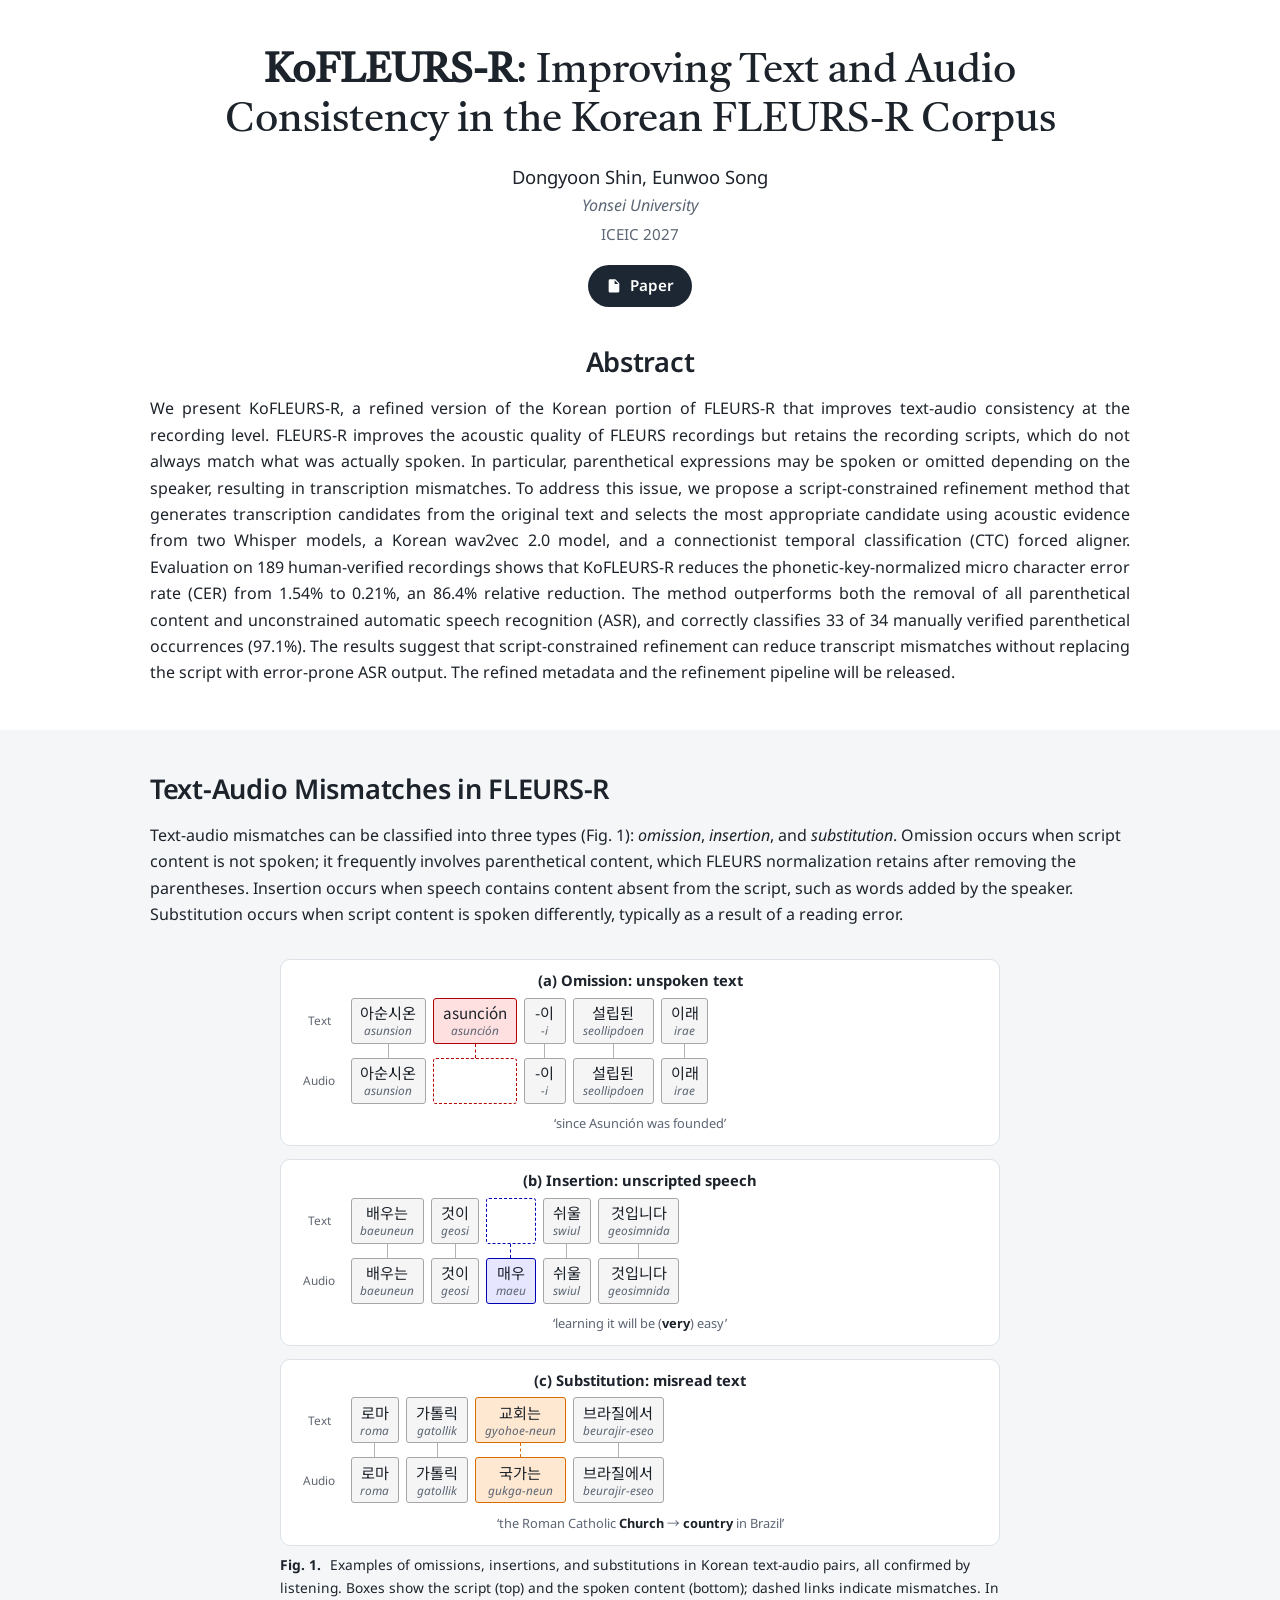
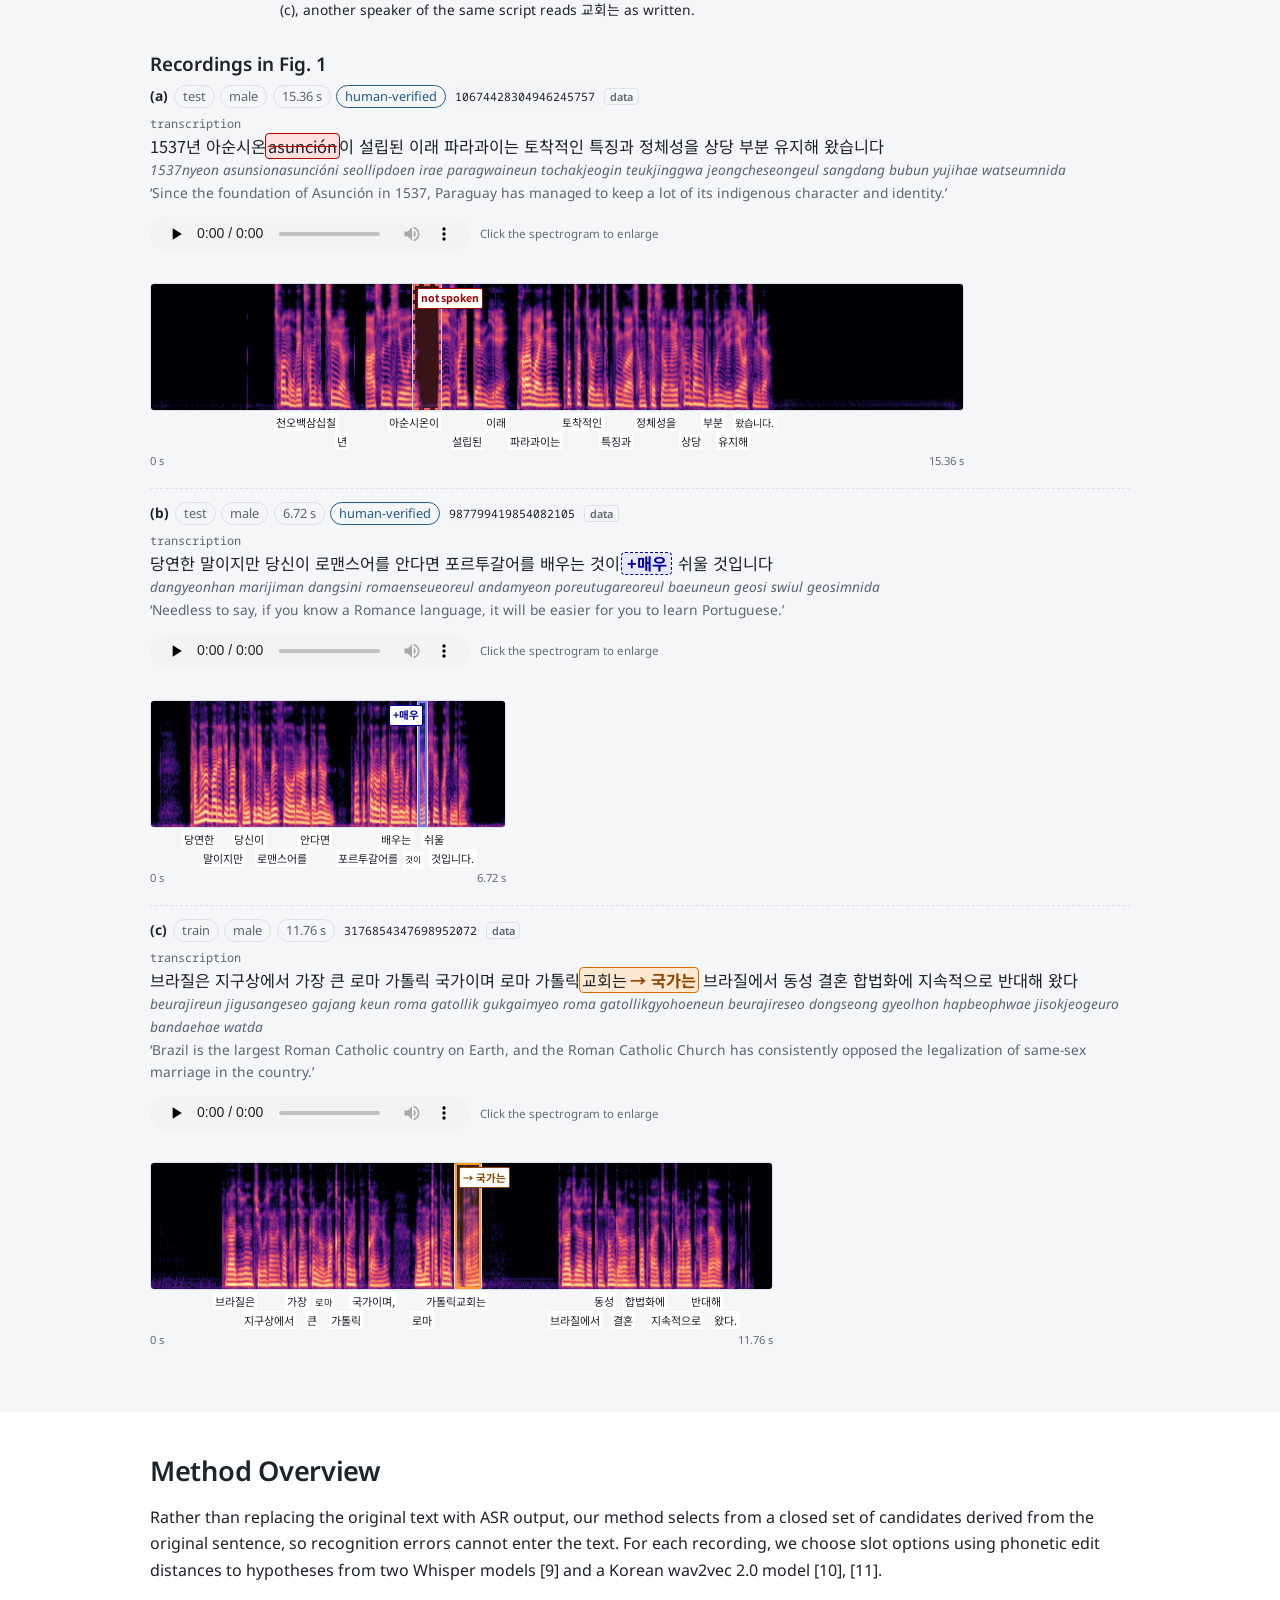
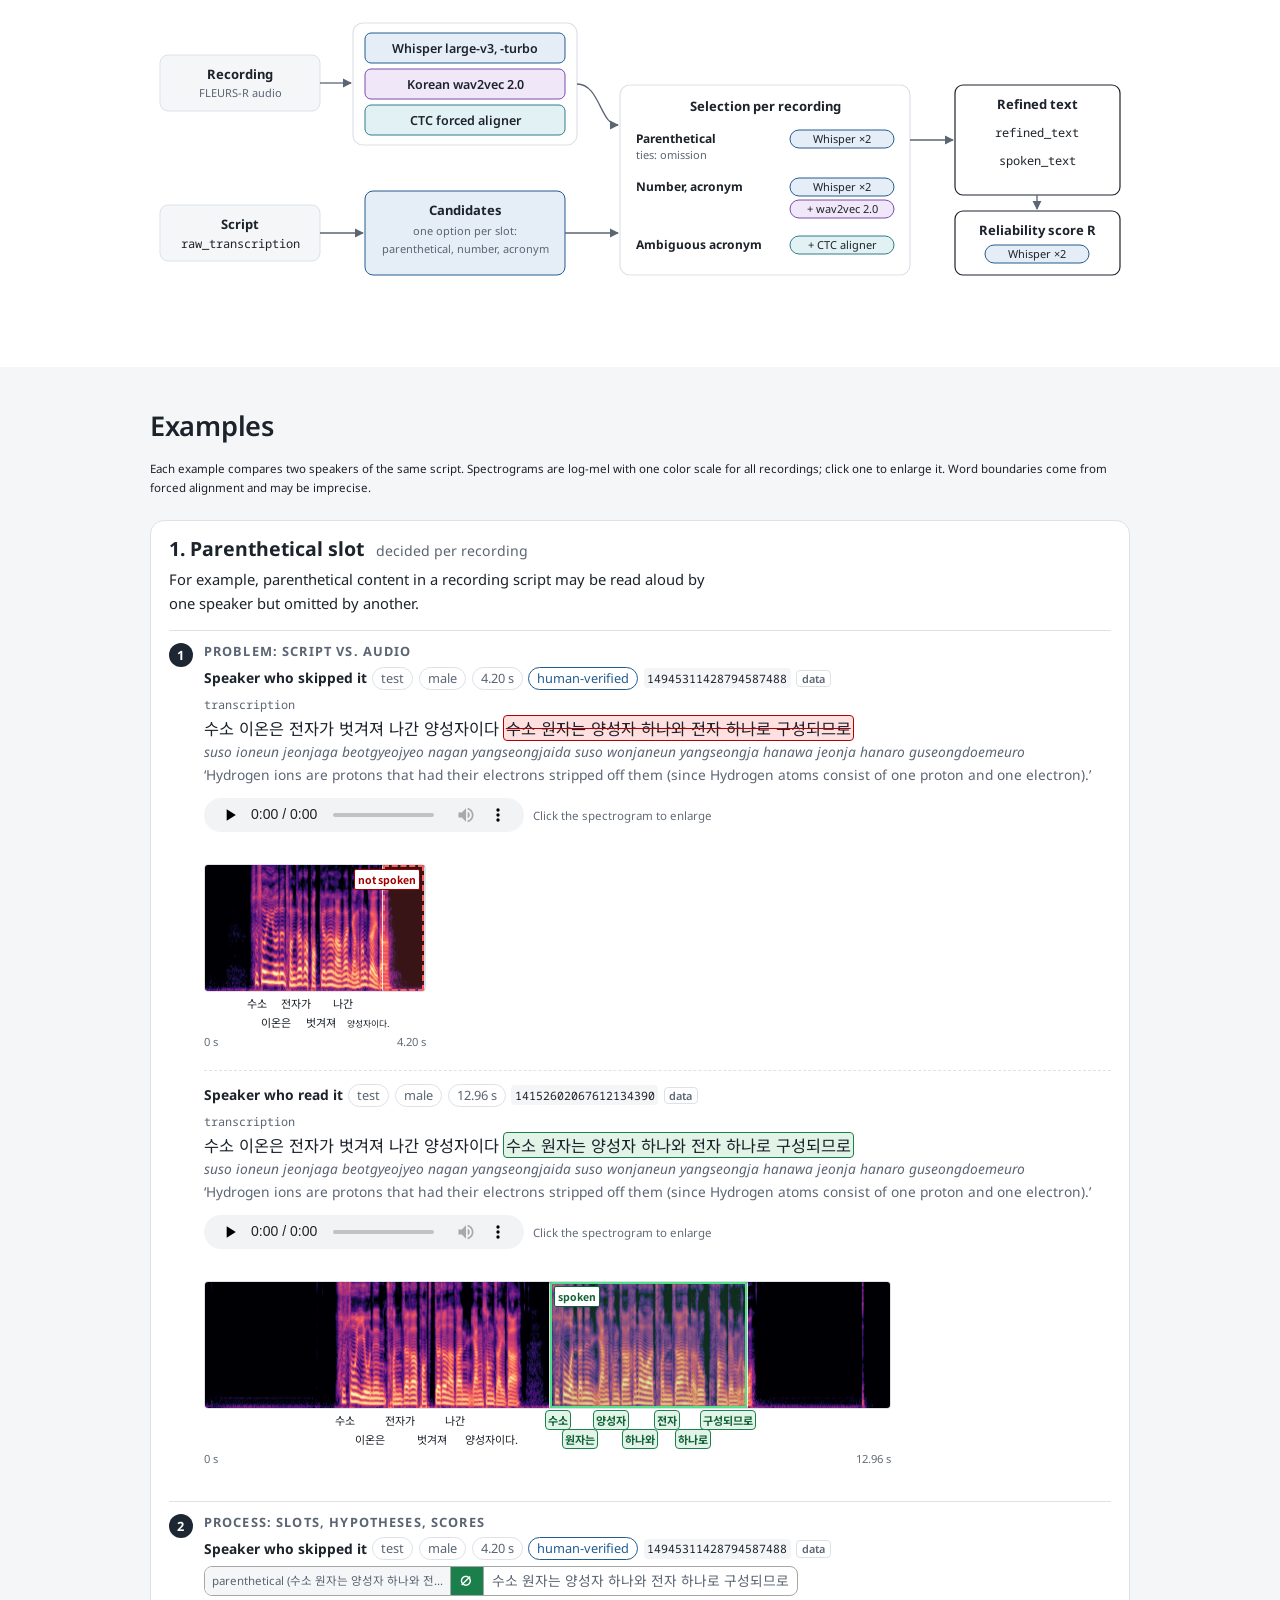
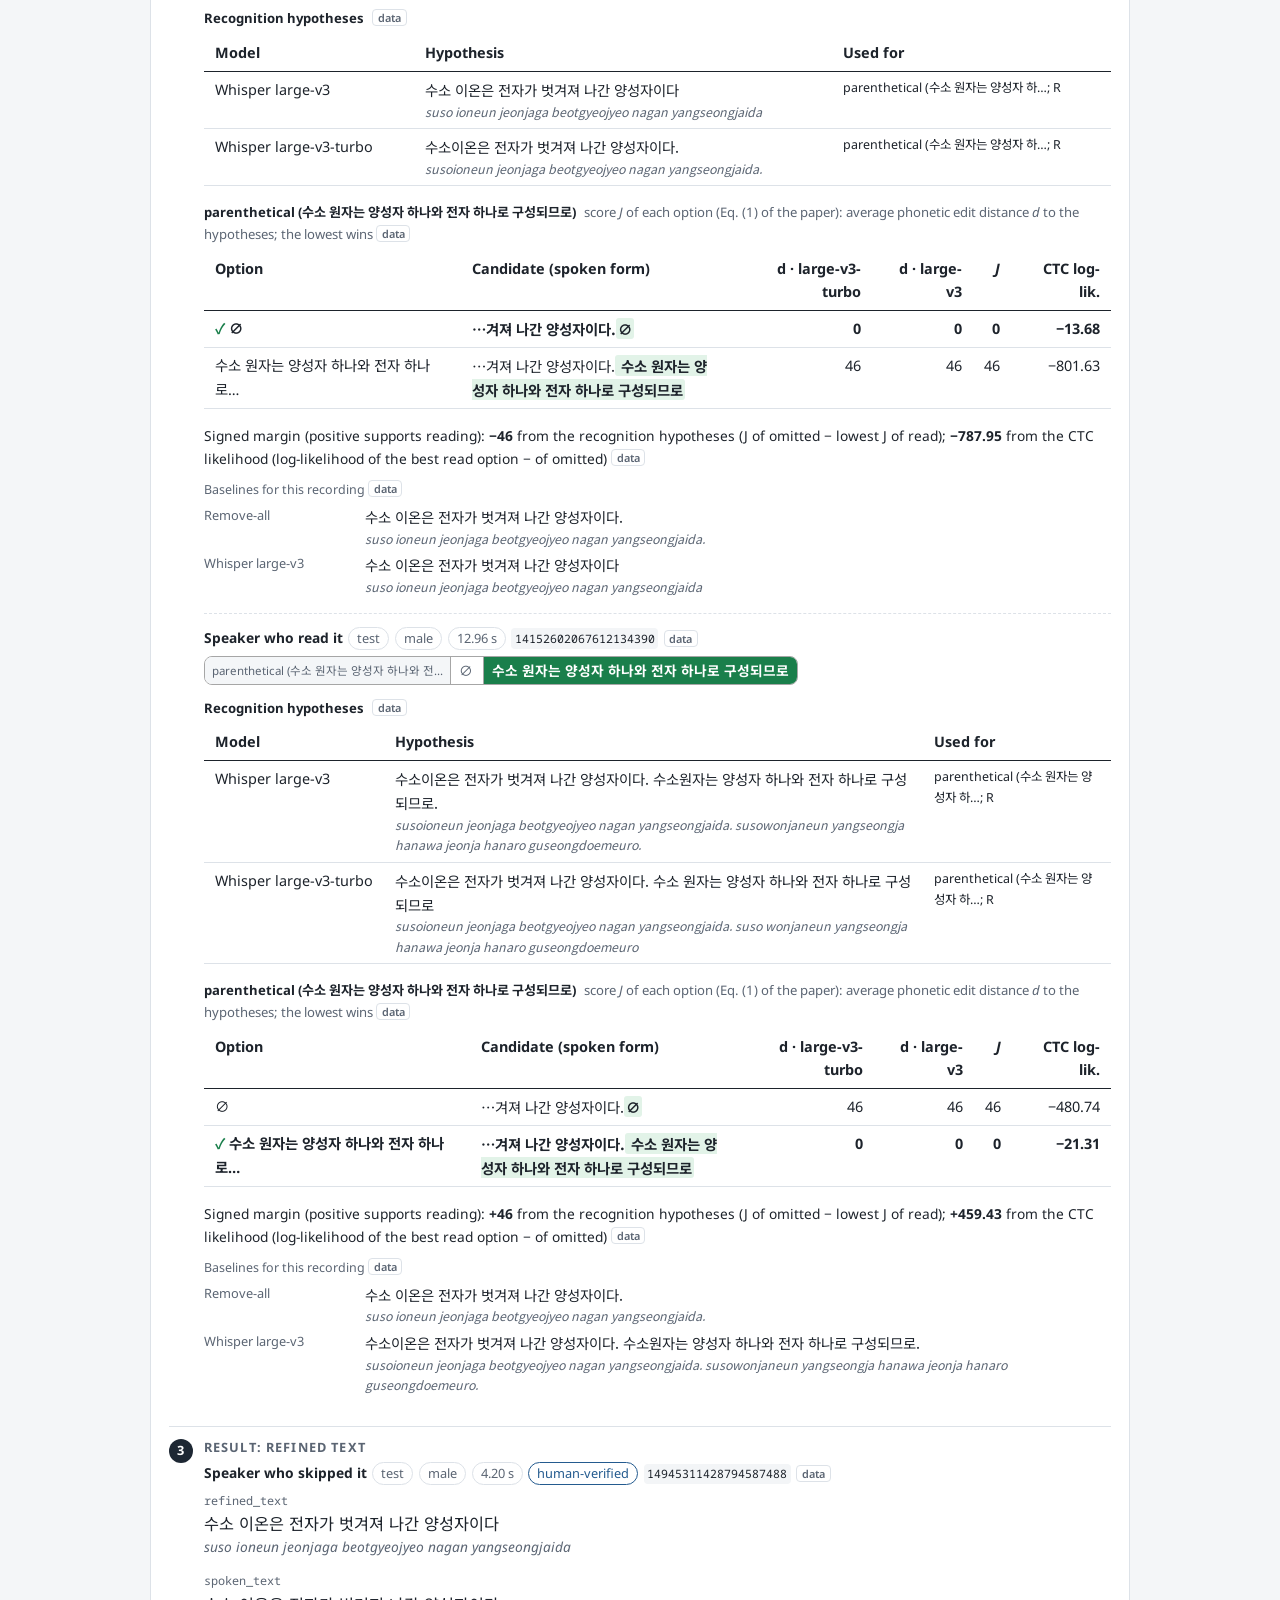
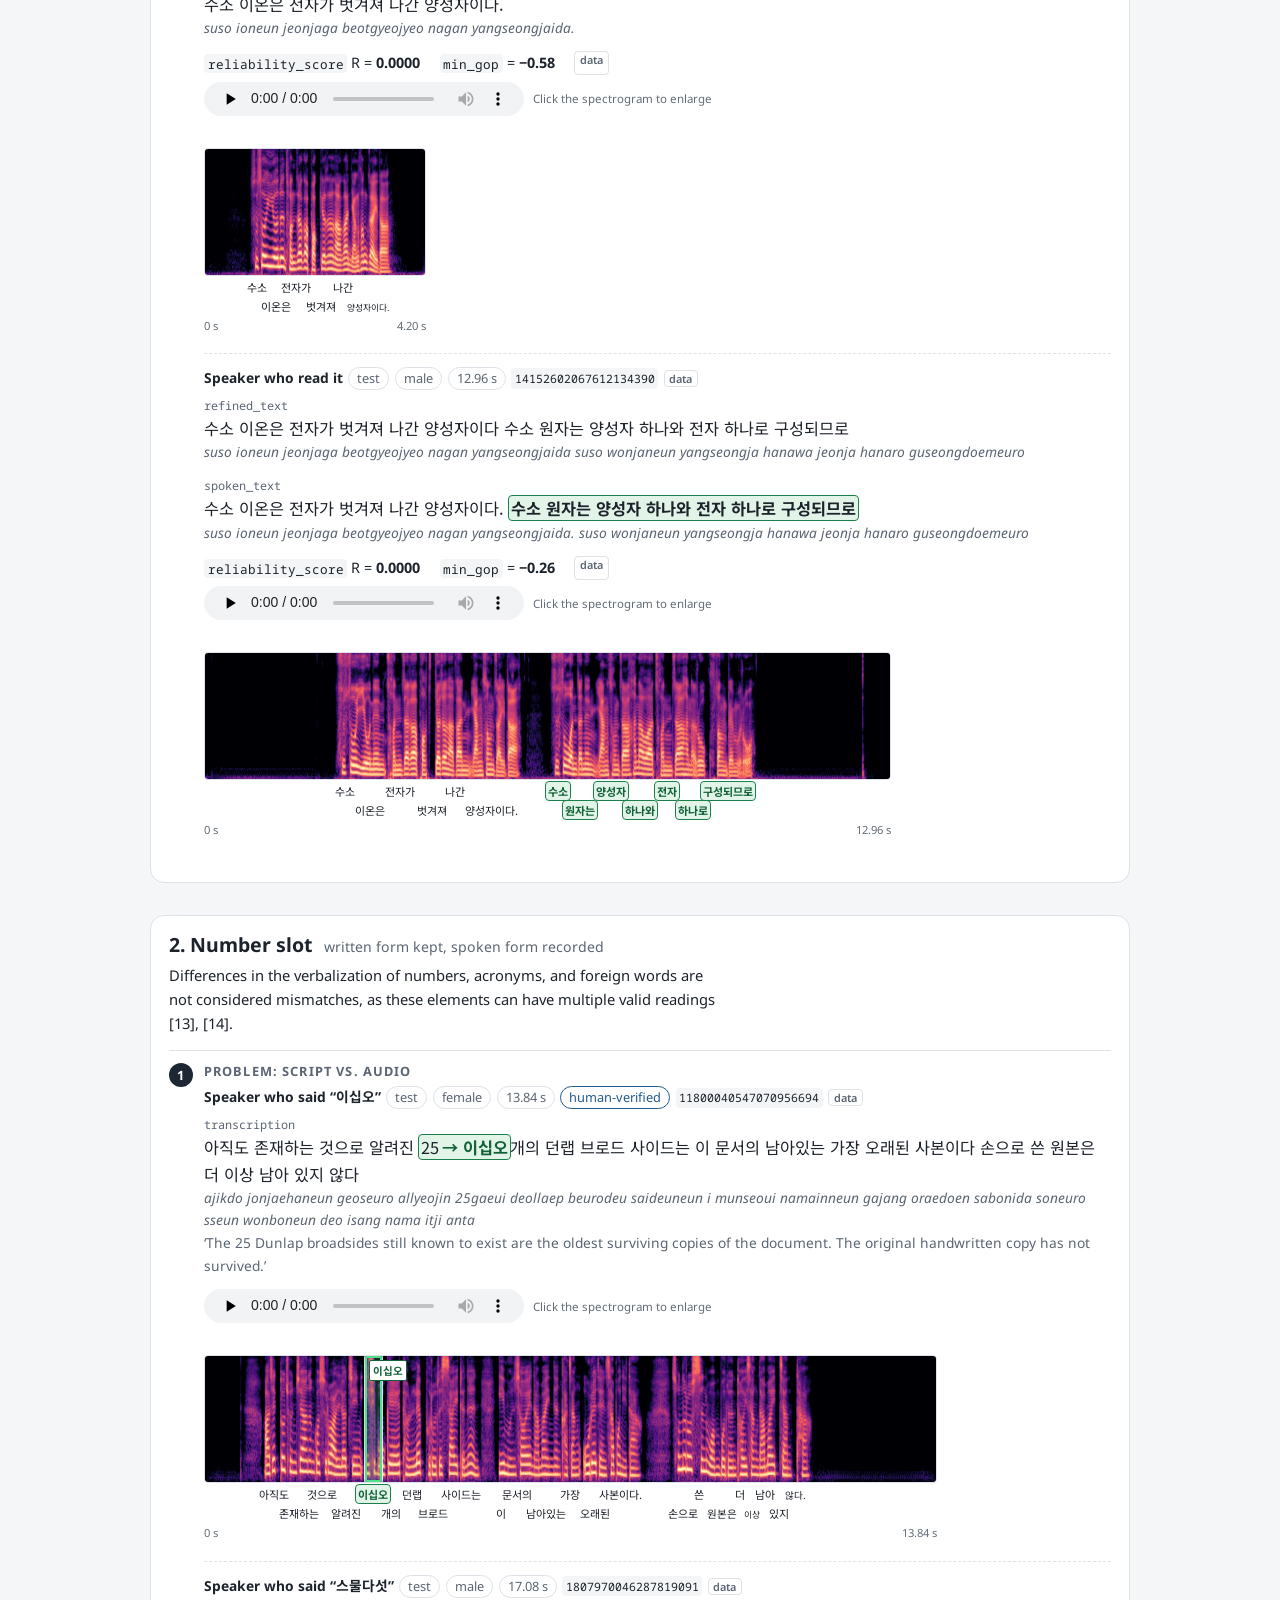
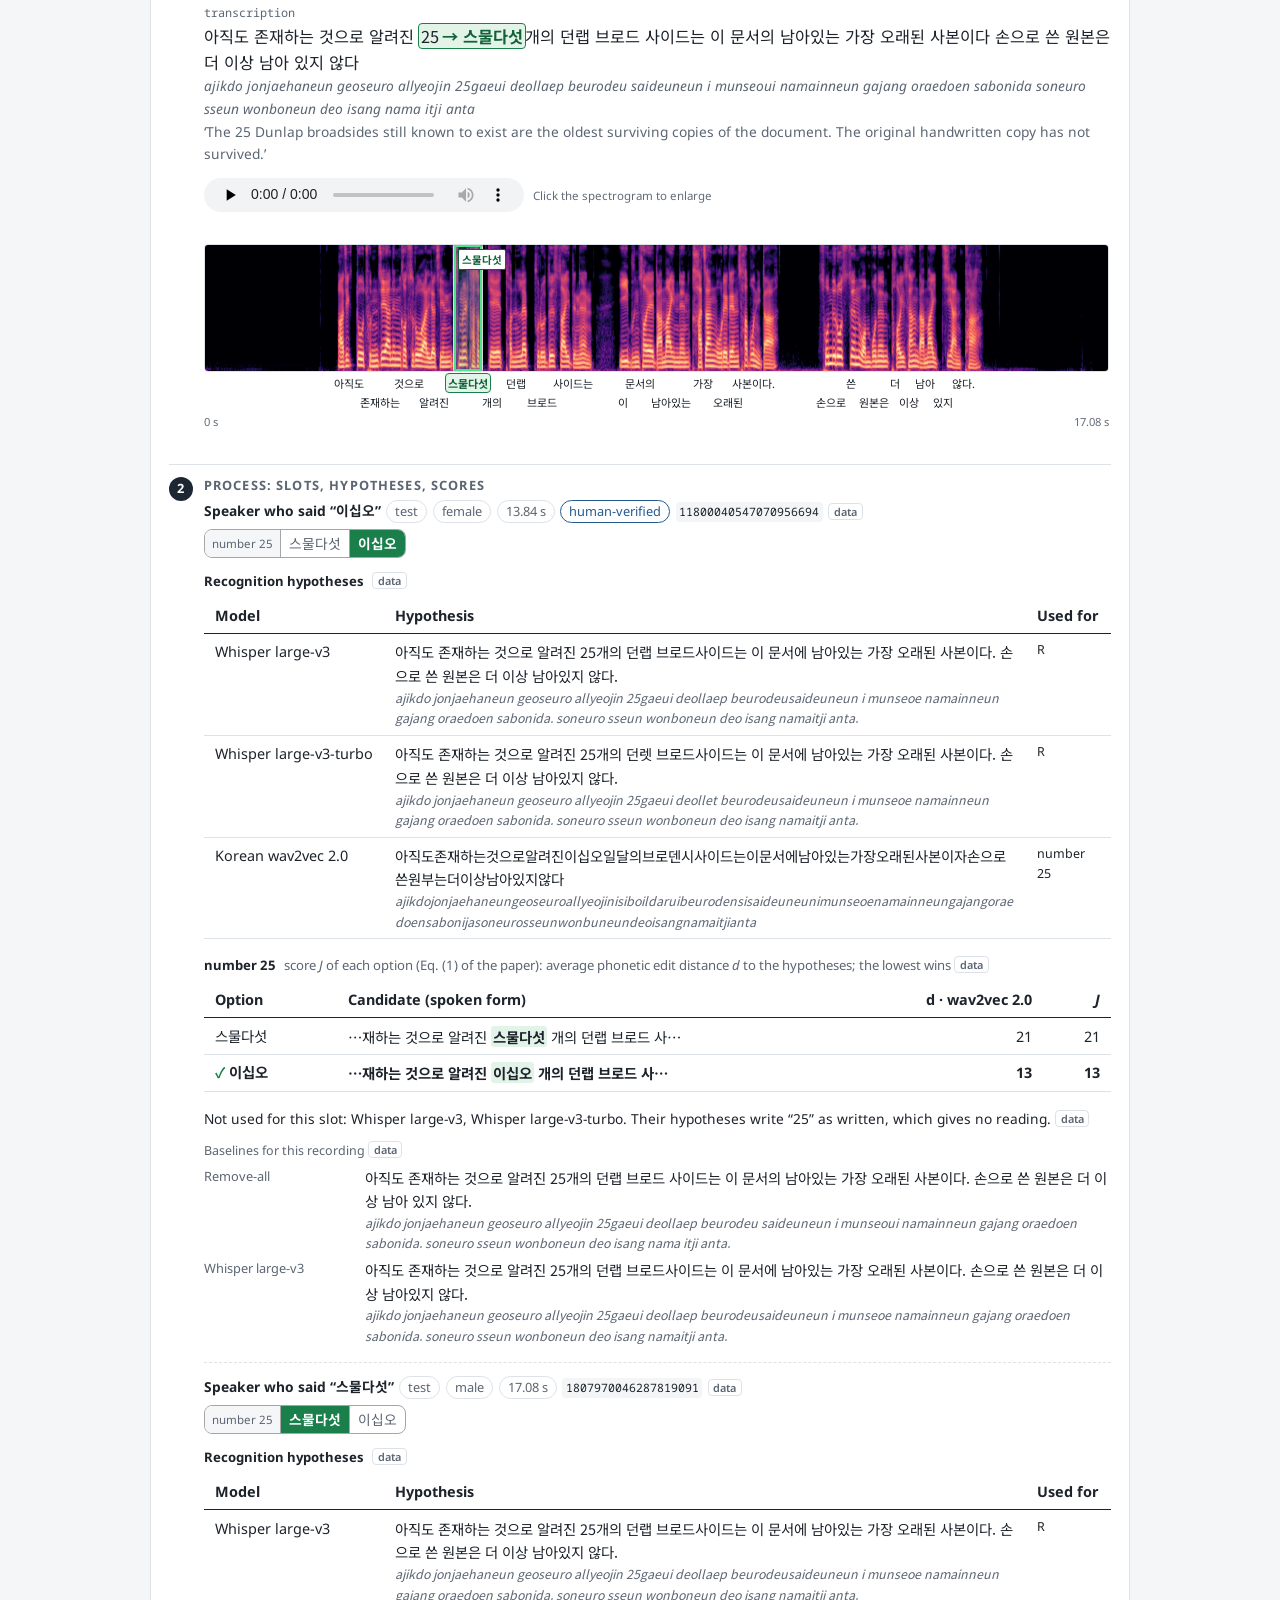
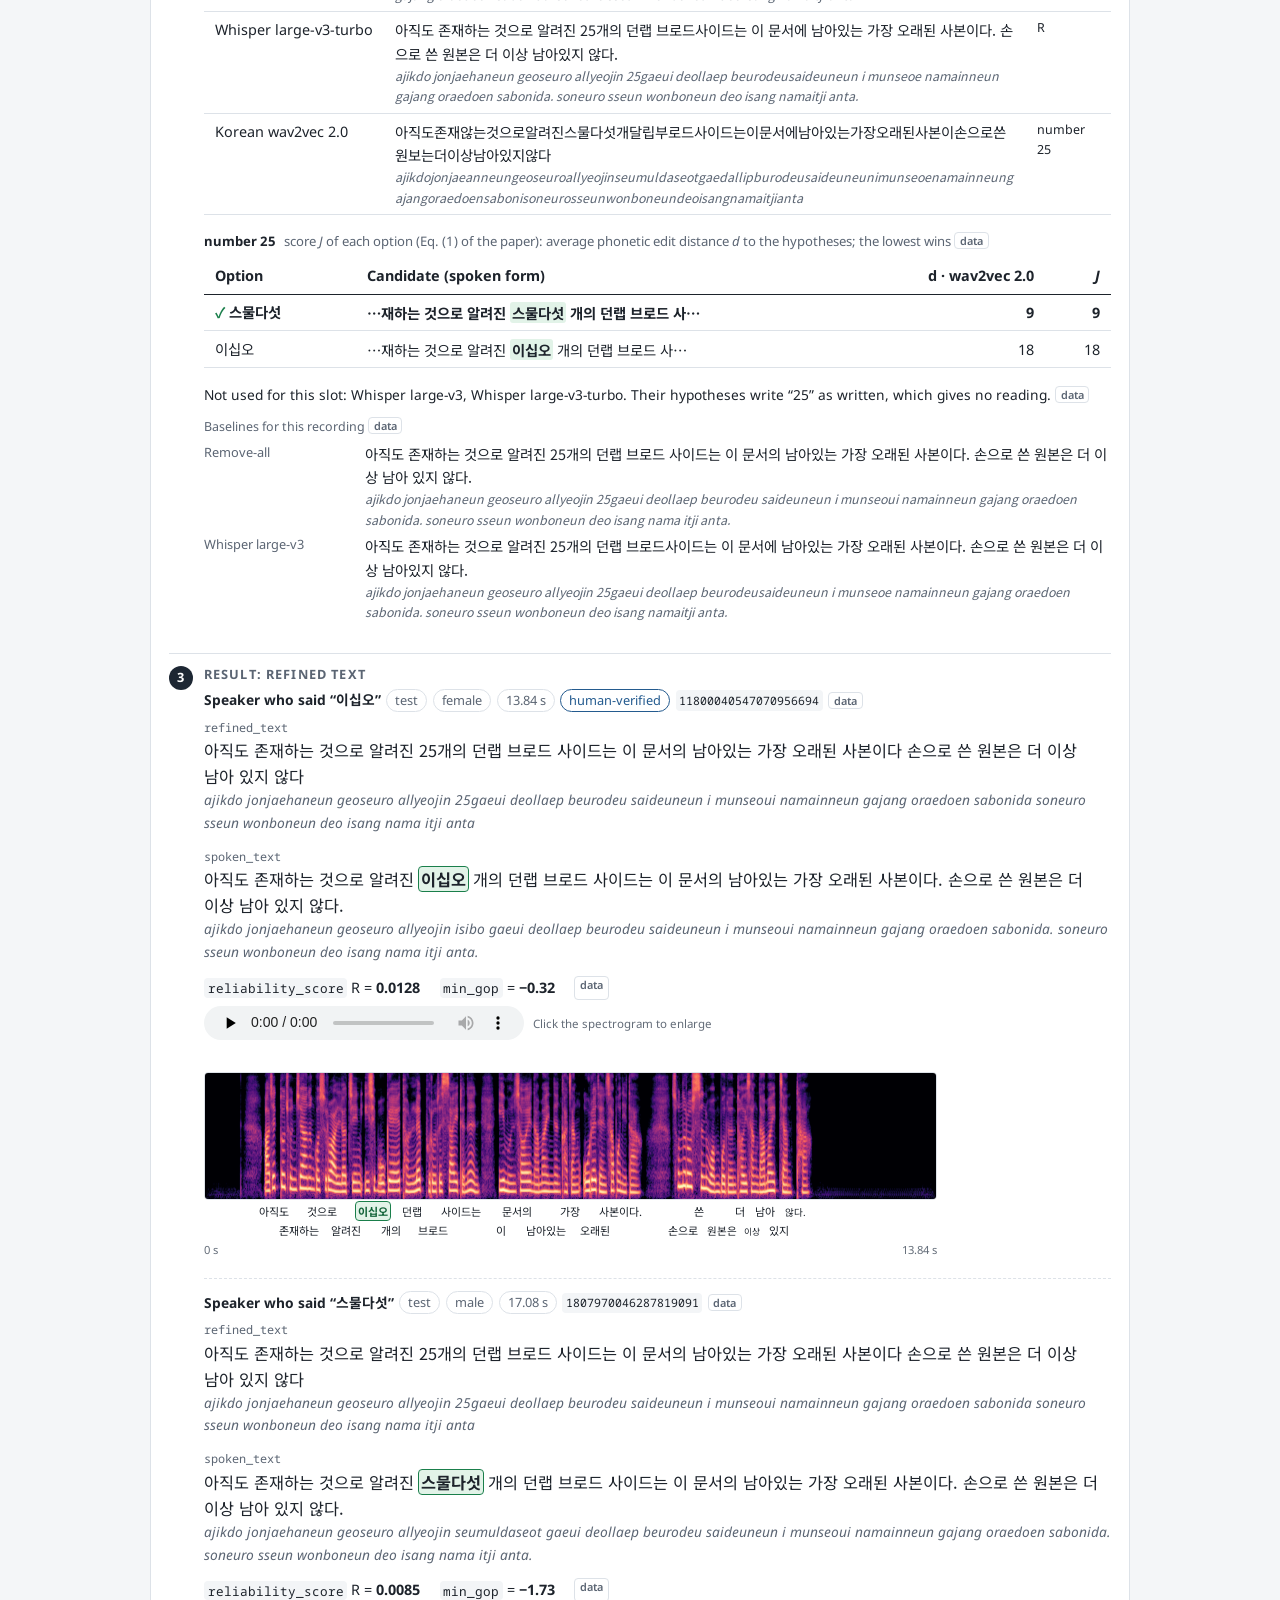
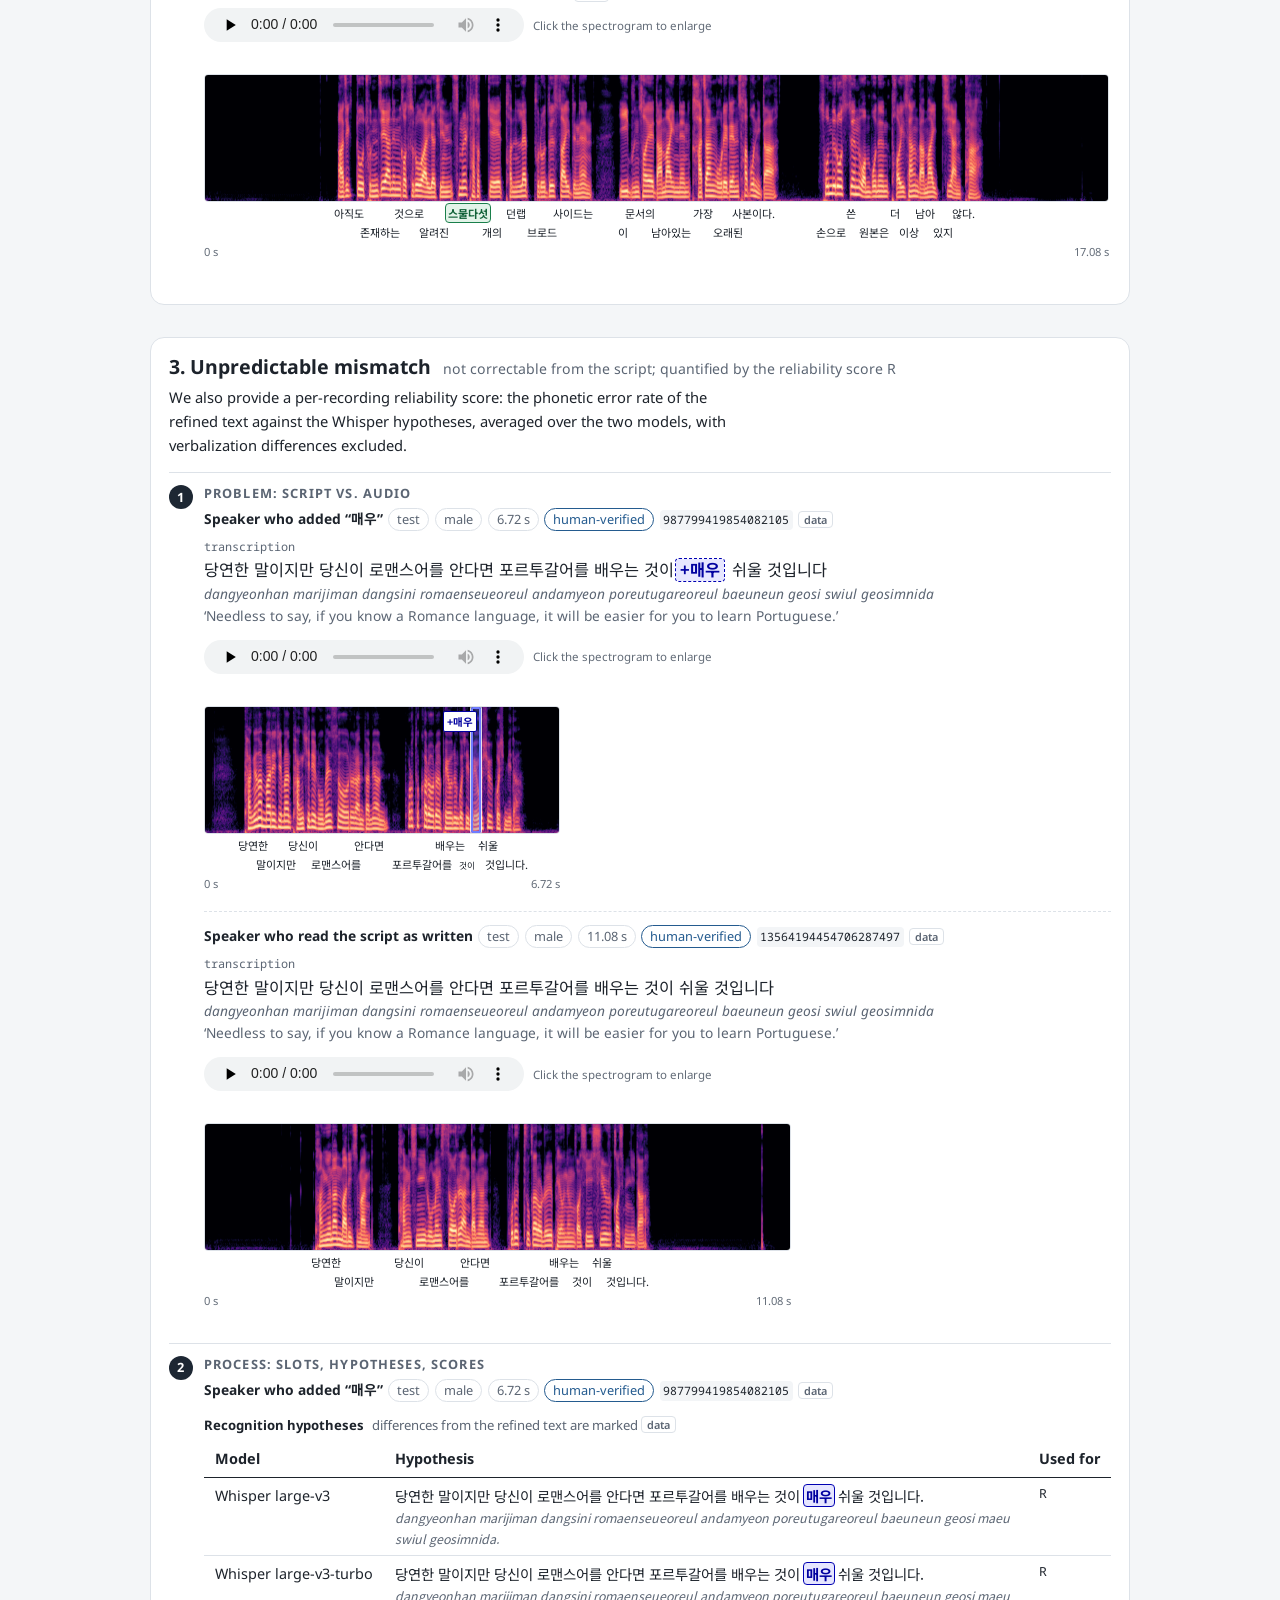
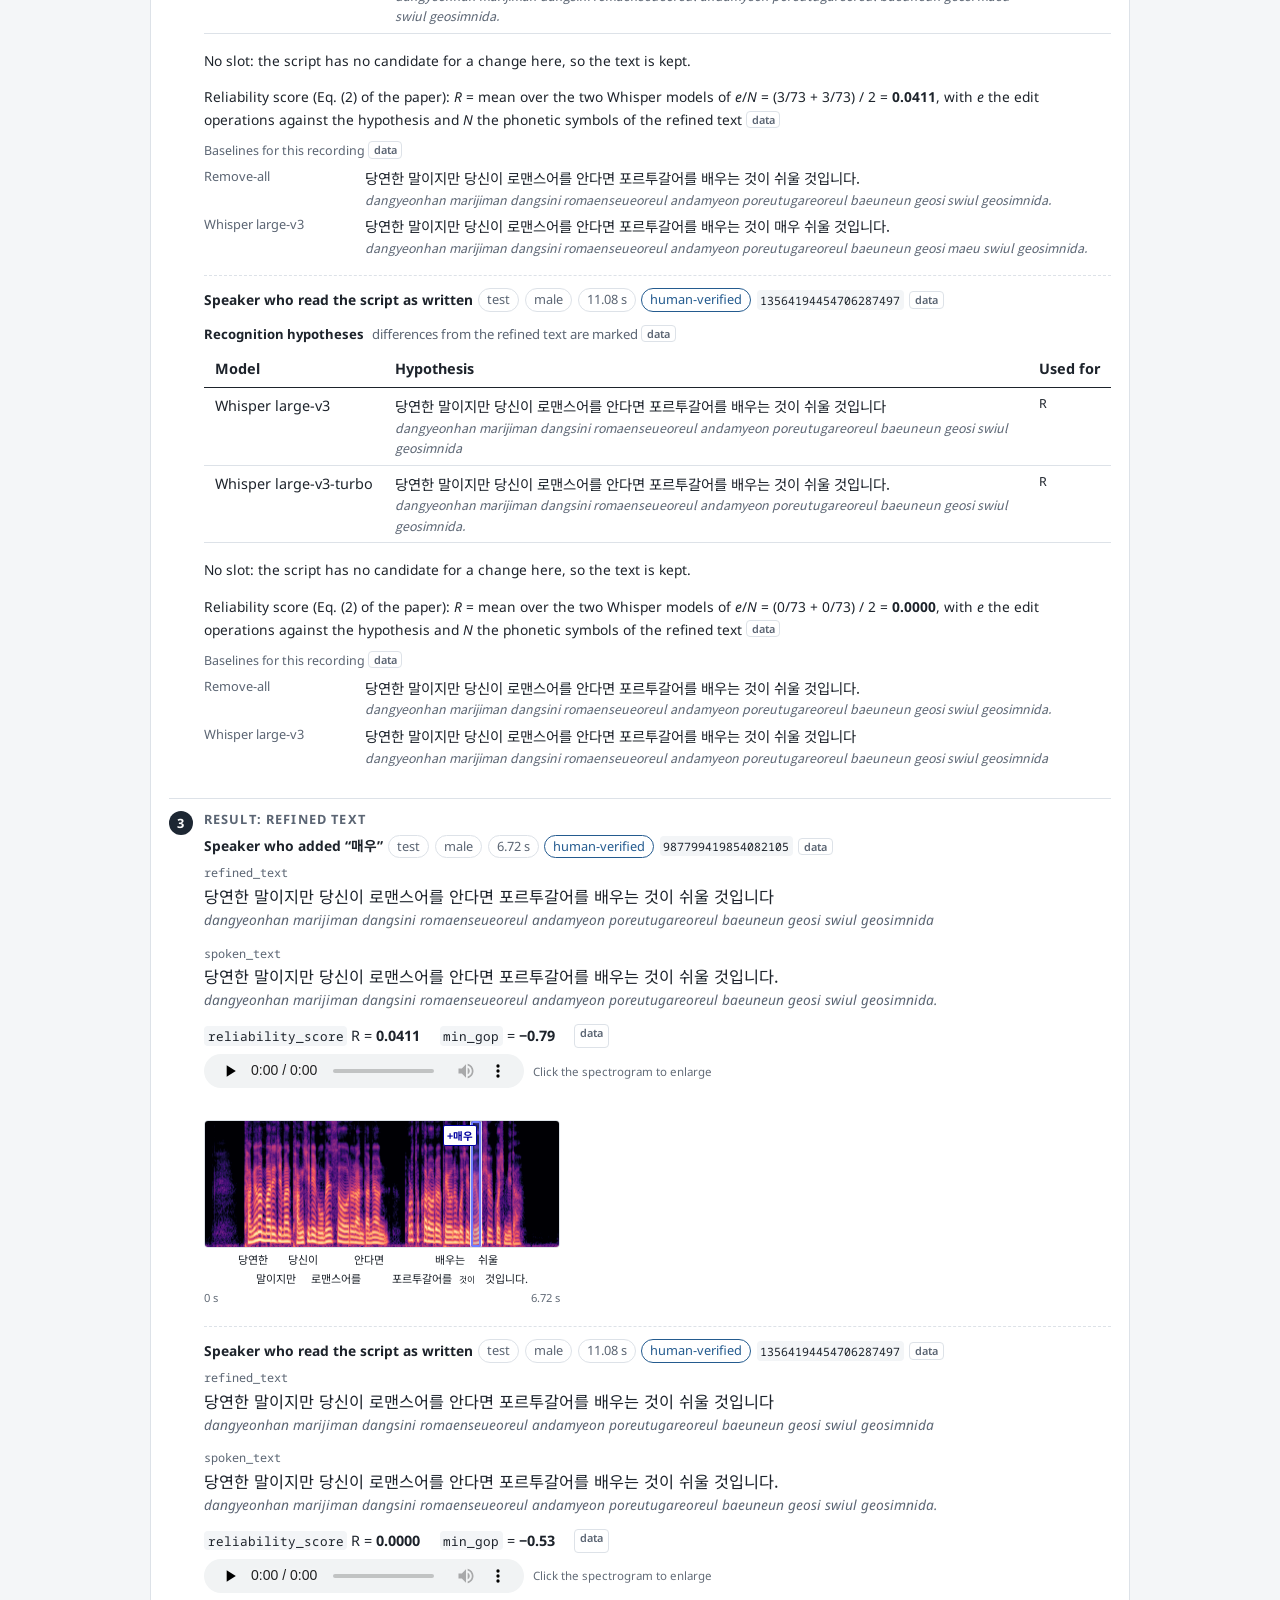
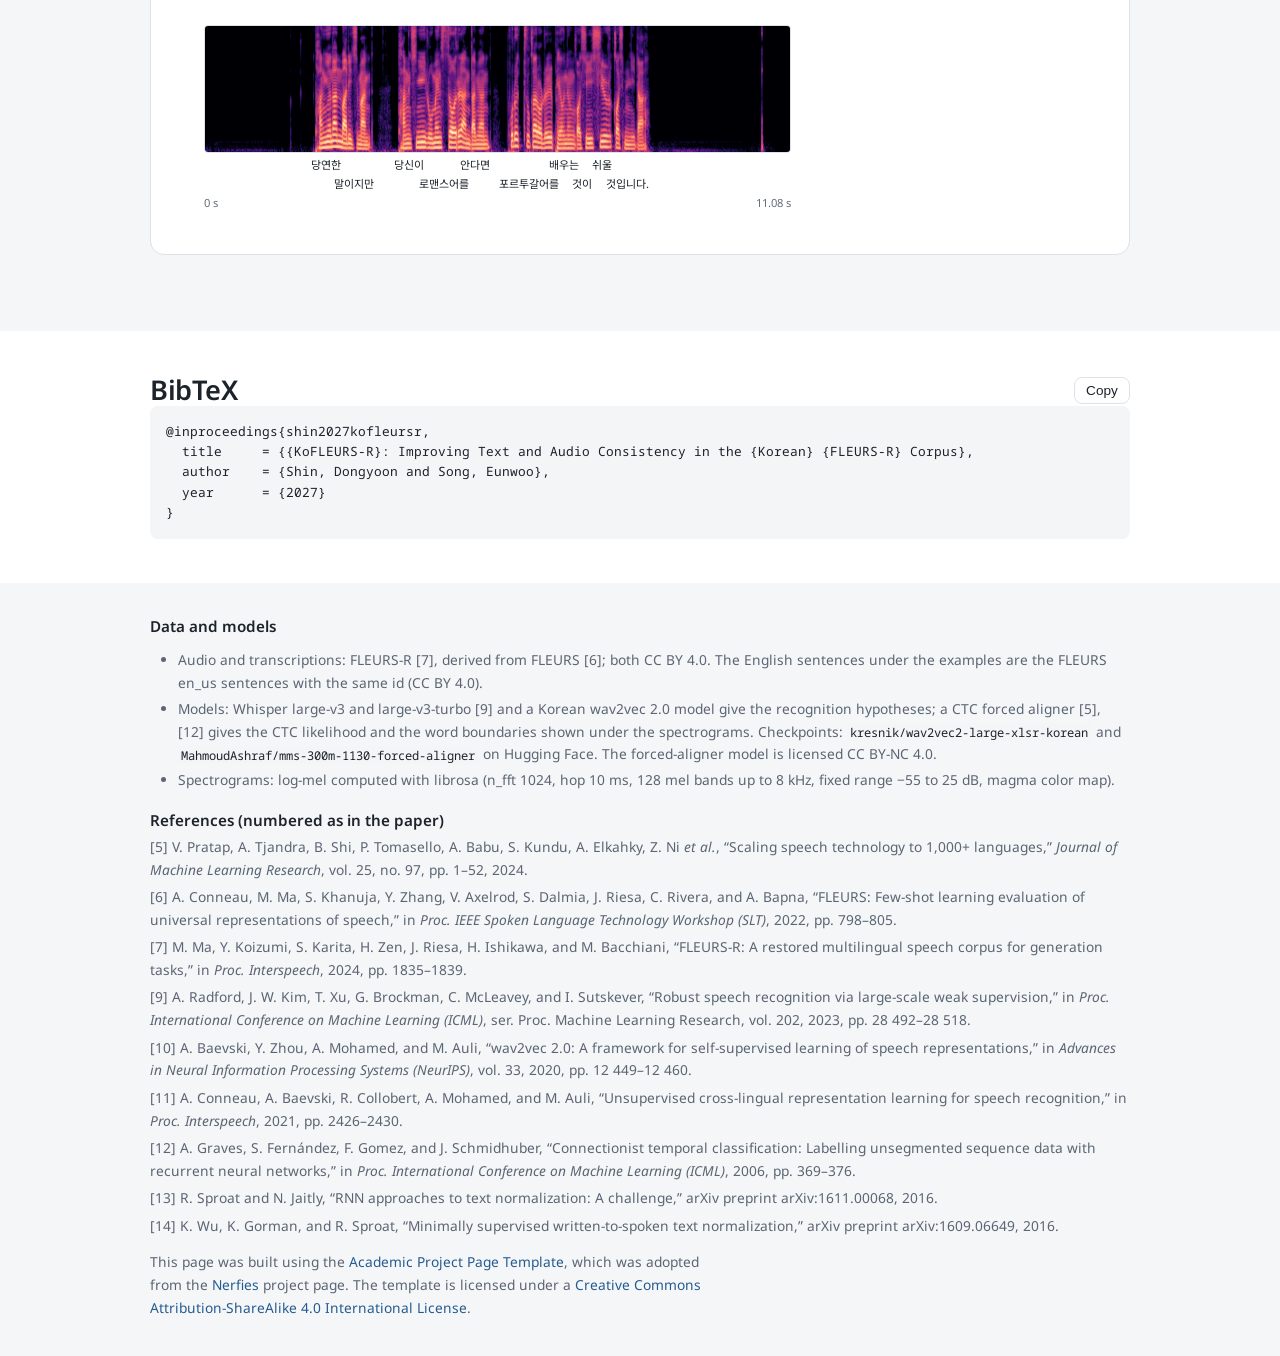
==== commit 529d8399: "Selected options in green, model colors in the pipeline figure, table captions wrap on phones, unuse" ====
--- a/index.html
+++ b/index.html
@@ -18,7 +18,7 @@
   <div class="hero-body">
     <div class="container is-max-desktop has-text-centered">
       <h1 class="title publication-title" data-pdf="T-1"><span class="name">KoFLEURS-R</span>: Improving Text and Audio Consistency in the Korean FLEURS-R Corpus</h1>
-      <!-- authors:start (written by build_page.py from page/config.json; empty in a blind build) -->
+      <!-- authors:start (written by build_page.py from page/config.json; "Anonymous authors" in a blind build) -->
       <div class="publication-authors" id="authors"><div>Dongyoon Shin, Eunwoo Song</div><div class="affil">Yonsei University</div></div>
       <!-- authors:end -->
       <div class="publication-venue" id="venue" data-nonpaper="venue (not in the paper PDF)">ICEIC 2027</div>
@@ -122,7 +122,7 @@
       </figcaption>
     </figure>
 
-    <div id="fig1-listen" data-nonpaper="example data"><h3 class="title is-5">Recordings in Fig. 1</h3><div class="rec"><div class="rec-meta"><span class="who">(a)</span><span class="pill">test</span><span class="pill">male</span><span class="pill num">15.36 s</span><span class="pill ok" title="one of the 189 human-verified test recordings">human-verified</span><span class="mono rec-id">10674428304946245757</span><span class="data-tag" title="value from the KoFLEURS-R data files, not from the paper">data</span></div><div class="field"><span class="fname">transcription</span><div class="ko" lang="ko">1537년 아순시온<span class="mk omission" title="in the script, not spoken">asunción</span>이 설립된 이래 파라과이는 토착적인 특징과 정체성을 상당 부분 유지해 왔습니다</div><span class="rr" lang="ko-Latn">1537nyeon asunsionasuncióni seollipdoen irae paragwaineun tochakjeogin teukjinggwa jeongcheseongeul sangdang bubun yujihae watseumnida</span><span class="en">‘Since the foundation of Asunción in 1537, Paraguay has managed to keep a lot of its indigenous character and identity.’</span></div><div class="listen"><div class="audio-row"><audio controls="" preload="none" src="static/audio/10674428304946245757.mp3" aria-label="Audio of recording 10674428304946245757"></audio><span class="spec-hint">Click the spectrogram to enlarge</span></div><figure class="spec" data-rec="10674428304946245757" data-dur="15.36" style="--dur: 15.36"><div class="spec-scroll"><div class="spec-canvas" role="button" tabindex="0" aria-label="Enlarge the spectrogram of recording 10674428304946245757"><div class="spec-img"><img src="static/spectrograms/10674428304946245757.png" alt="Log-mel spectrogram of recording 10674428304946245757 (15.36 s)" width="3072" height="256" decoding="async"><div class="spec-box omission" style="left: 32.29%; width: 3.39%" title="not spoken"><span class="tag">not spoken</span></div><div class="playhead"></div></div><div class="spec-words" aria-hidden="true"><div class="wd" style="left: 15.1%; width: 7.94%; top: 0px" title="천오백삼십칠 (cheonobaeksamsipchil)  2.32–3.54 s"><span class="ko">천오백삼십칠</span></div><div class="wd" style="left: 23.05%; width: 1.17%; top: 19px" title="년 (nyeon)  3.54–3.72 s"><span class="ko">년</span></div><div class="wd" style="left: 26.82%; width: 8.98%; top: 0px" title="아순시온이 (asunsioni)  4.12–5.50 s"><span class="ko">아순시온이</span></div><div class="wd" style="left: 37.11%; width: 3.78%; top: 19px" title="설립된 (seollipdoen)  5.70–6.28 s"><span class="ko">설립된</span></div><div class="wd" style="left: 41.8%; width: 1.3%; top: 0px" title="이래 (irae)  6.42–6.62 s"><span class="ko">이래</span></div><div class="wd" style="left: 45.05%; width: 4.56%; top: 19px" title="파라과이는 (paragwaineun)  6.92–7.62 s"><span class="ko">파라과이는</span></div><div class="wd" style="left: 50.65%; width: 4.95%; top: 0px" title="토착적인 (tochakjeogin)  7.78–8.54 s"><span class="ko">토착적인</span></div><div class="wd" style="left: 55.73%; width: 3.12%; top: 19px" title="특징과 (teukjinggwa)  8.56–9.04 s"><span class="ko">특징과</span></div><div class="wd" style="left: 59.51%; width: 5.21%; top: 0px" title="정체성을 (jeongcheseongeul)  9.14–9.94 s"><span class="ko">정체성을</span></div><div class="wd" style="left: 65.1%; width: 2.6%; top: 19px" title="상당 (sangdang)  10.00–10.40 s"><span class="ko">상당</span></div><div class="wd" style="left: 68.23%; width: 1.95%; top: 0px" title="부분 (bubun)  10.48–10.78 s"><span class="ko">부분</span></div><div class="wd" style="left: 70.57%; width: 2.08%; top: 19px" title="유지해 (yujihae)  10.84–11.16 s"><span class="ko">유지해</span></div><div class="wd" style="left: 72.79%; width: 2.99%; top: 0px" title="왔습니다. (watseumnida.)  11.18–11.64 s"><span class="ko">왔습니다.</span></div></div></div><div class="spec-axis"><span>0 s</span><span>15.36 s</span></div></div></figure></div></div><div class="rec"><div class="rec-meta"><span class="who">(b)</span><span class="pill">test</span><span class="pill">male</span><span class="pill num">6.72 s</span><span class="pill ok" title="one of the 189 human-verified test recordings">human-verified</span><span class="mono rec-id">987799419854082105</span><span class="data-tag" title="value from the KoFLEURS-R data files, not from the paper">data</span></div><div class="field"><span class="fname">transcription</span><div class="ko" lang="ko">당연한 말이지만 당신이 로맨스어를 안다면 포르투갈어를 배우는 것이<span class="mk insertion" title="spoken, not in the script">+매우</span> 쉬울 것입니다</div><span class="rr" lang="ko-Latn">dangyeonhan marijiman dangsini romaenseueoreul andamyeon poreutugareoreul baeuneun geosi swiul geosimnida</span><span class="en">‘Needless to say, if you know a Romance language, it will be easier for you to learn Portuguese.’</span></div><div class="listen"><div class="audio-row"><audio controls="" preload="none" src="static/audio/987799419854082105.mp3" aria-label="Audio of recording 987799419854082105"></audio><span class="spec-hint">Click the spectrogram to enlarge</span></div><figure class="spec" data-rec="987799419854082105" data-dur="6.72" style="--dur: 6.72"><div class="spec-scroll"><div class="spec-canvas" role="button" tabindex="0" aria-label="Enlarge the spectrogram of recording 987799419854082105"><div class="spec-img"><img src="static/spectrograms/987799419854082105.png" alt="Log-mel spectrogram of recording 987799419854082105 (6.72 s)" width="1344" height="256" decoding="async"><div class="spec-box insertion tag-right" style="left: 75.3%; width: 2.68%" title="+매우"><span class="tag">+매우</span></div><div class="playhead"></div></div><div class="spec-words" aria-hidden="true"><div class="wd" style="left: 11.01%; width: 5.36%; top: 0px" title="당연한 (dangyeonhan)  0.74–1.10 s"><span class="ko">당연한</span></div><div class="wd" style="left: 16.96%; width: 6.85%; top: 19px" title="말이지만 (marijiman)  1.14–1.60 s"><span class="ko">말이지만</span></div><div class="wd" style="left: 24.7%; width: 6.25%; top: 0px" title="당신이 (dangsini)  1.66–2.08 s"><span class="ko">당신이</span></div><div class="wd" style="left: 31.55%; width: 11.01%; top: 19px" title="로맨스어를 (romaenseueoreul)  2.12–2.86 s"><span class="ko">로맨스어를</span></div><div class="wd" style="left: 43.15%; width: 6.55%; top: 0px" title="안다면 (andamyeon)  2.90–3.34 s"><span class="ko">안다면</span></div><div class="wd" style="left: 56.25%; width: 10.12%; top: 19px" title="포르투갈어를 (poreutugareoreul)  3.78–4.46 s"><span class="ko">포르투갈어를</span></div><div class="wd" style="left: 66.96%; width: 4.46%; top: 0px" title="배우는 (baeuneun)  4.50–4.80 s"><span class="ko">배우는</span></div><div class="wd" style="left: 71.73%; width: 2.68%; top: 19px" title="것이 (geosi)  4.82–5.00 s"><span class="ko">것이</span></div><div class="wd" style="left: 78.57%; width: 2.38%; top: 0px" title="쉬울 (swiul)  5.28–5.44 s"><span class="ko">쉬울</span></div><div class="wd" style="left: 81.85%; width: 6.25%; top: 19px" title="것입니다. (geosimnida.)  5.50–5.92 s"><span class="ko">것입니다.</span></div></div></div><div class="spec-axis"><span>0 s</span><span>6.72 s</span></div></div></figure></div></div><div class="rec"><div class="rec-meta"><span class="who">(c)</span><span class="pill">train</span><span class="pill">male</span><span class="pill num">11.76 s</span><span class="mono rec-id">3176854347698952072</span><span class="data-tag" title="value from the KoFLEURS-R data files, not from the paper">data</span></div><div class="field"><span class="fname">transcription</span><div class="ko" lang="ko">브라질은 지구상에서 가장 큰 로마 가톨릭 국가이며 로마 가톨릭<span class="mk substitution" title="misread">교회는<span class="mk-heard">→ 국가는</span></span> 브라질에서 동성 결혼 합법화에 지속적으로 반대해 왔다</div><span class="rr" lang="ko-Latn">beurajireun jigusangeseo gajang keun roma gatollik gukgaimyeo roma gatollikgyohoeneun beurajireseo dongseong gyeolhon hapbeophwae jisokjeogeuro bandaehae watda</span><span class="en">‘Brazil is the largest Roman Catholic country on Earth, and the Roman Catholic Church has consistently opposed the legalization of same-sex marriage in the country.’</span></div><div class="listen"><div class="audio-row"><audio controls="" preload="none" src="static/audio/3176854347698952072.mp3" aria-label="Audio of recording 3176854347698952072"></audio><span class="spec-hint">Click the spectrogram to enlarge</span></div><figure class="spec" data-rec="3176854347698952072" data-dur="11.76" style="--dur: 11.76"><div class="spec-scroll"><div class="spec-canvas" role="button" tabindex="0" aria-label="Enlarge the spectrogram of recording 3176854347698952072"><div class="spec-img"><img src="static/spectrograms/3176854347698952072.png" alt="Log-mel spectrogram of recording 3176854347698952072 (11.76 s)" width="2352" height="256" decoding="async"><div class="spec-box substitution" style="left: 48.98%; width: 4.08%" title="→ 국가는"><span class="tag">→ 국가는</span></div><div class="playhead"></div></div><div class="spec-words" aria-hidden="true"><div class="wd" style="left: 11.22%; width: 4.76%; top: 0px" title="브라질은 (beurajireun)  1.32–1.88 s"><span class="ko">브라질은</span></div><div class="wd" style="left: 16.5%; width: 5.1%; top: 19px" title="지구상에서 (jigusangeseo)  1.94–2.54 s"><span class="ko">지구상에서</span></div><div class="wd" style="left: 22.28%; width: 2.72%; top: 0px" title="가장 (gajang)  2.62–2.94 s"><span class="ko">가장</span></div><div class="wd" style="left: 25.34%; width: 1.19%; top: 19px" title="큰 (keun)  2.98–3.12 s"><span class="ko">큰</span></div><div class="wd" style="left: 27.04%; width: 1.87%; top: 0px" title="로마 (roma)  3.18–3.40 s"><span class="ko">로마</span></div><div class="wd" style="left: 29.59%; width: 3.74%; top: 19px" title="가톨릭 (gatollik)  3.48–3.92 s"><span class="ko">가톨릭</span></div><div class="wd" style="left: 33.5%; width: 4.59%; top: 0px" title="국가이며, (gukgaimyeo,)  3.94–4.48 s"><span class="ko">국가이며,</span></div><div class="wd" style="left: 42.69%; width: 1.87%; top: 19px" title="로마 (roma)  5.02–5.24 s"><span class="ko">로마</span></div><div class="wd" style="left: 45.07%; width: 7.99%; top: 0px" title="가톨릭교회는 (gatollikgyohoeneun)  5.30–6.24 s"><span class="ko">가톨릭교회는</span></div><div class="wd" style="left: 65.48%; width: 5.27%; top: 19px" title="브라질에서 (beurajireseo)  7.70–8.32 s"><span class="ko">브라질에서</span></div><div class="wd" style="left: 71.26%; width: 3.23%; top: 0px" title="동성 (dongseong)  8.38–8.76 s"><span class="ko">동성</span></div><div class="wd" style="left: 74.83%; width: 2.21%; top: 19px" title="결혼 (gyeolhon)  8.80–9.06 s"><span class="ko">결혼</span></div><div class="wd" style="left: 77.38%; width: 4.08%; top: 0px" title="합법화에 (hapbeophwae)  9.10–9.58 s"><span class="ko">합법화에</span></div><div class="wd" style="left: 82.14%; width: 4.59%; top: 19px" title="지속적으로 (jisokjeogeuro)  9.66–10.20 s"><span class="ko">지속적으로</span></div><div class="wd" style="left: 87.41%; width: 3.57%; top: 0px" title="반대해 (bandaehae)  10.28–10.70 s"><span class="ko">반대해</span></div><div class="wd" style="left: 91.16%; width: 2.38%; top: 19px" title="왔다. (watda.)  10.72–11.00 s"><span class="ko">왔다.</span></div></div></div><div class="spec-axis"><span>0 s</span><span>11.76 s</span></div></div></figure></div></div></div>
+    <div id="fig1-listen" data-nonpaper="example data"><h3 class="title is-5">Recordings in Fig. 1</h3><div class="rec"><div class="rec-meta"><span class="who">(a)</span><span class="pill">test</span><span class="pill">male</span><span class="pill num">15.36 s</span><span class="pill ok" title="one of the 189 human-verified test recordings">human-verified</span><span class="mono rec-id">10674428304946245757</span><span class="data-tag" title="value from the KoFLEURS-R data files, not from the paper">data</span></div><div class="field"><span class="fname">transcription</span><div class="ko" lang="ko">1537년 아순시온<span class="mk omission" title="in the script, not spoken">asunción</span>이 설립된 이래 파라과이는 토착적인 특징과 정체성을 상당 부분 유지해 왔습니다</div><span class="rr" lang="ko-Latn">1537nyeon asunsionasuncióni seollipdoen irae paragwaineun tochakjeogin teukjinggwa jeongcheseongeul sangdang bubun yujihae watseumnida</span><span class="en">‘Since the foundation of Asunción in 1537, Paraguay has managed to keep a lot of its indigenous character and identity.’</span></div><div class="listen"><div class="audio-row"><audio controls="" preload="none" src="static/audio/10674428304946245757.mp3" aria-label="Audio of recording 10674428304946245757"></audio><span class="spec-hint">Click the spectrogram to enlarge</span></div><figure class="spec" data-rec="10674428304946245757" data-dur="15.36" style="--dur: 15.36"><div class="spec-scroll"><div class="spec-canvas" role="button" tabindex="0" aria-label="Enlarge the spectrogram of recording 10674428304946245757"><div class="spec-img"><img src="static/spectrograms/10674428304946245757.png" alt="Log-mel spectrogram of recording 10674428304946245757 (15.36 s)" width="3072" height="256"><div class="spec-box omission" style="left: 32.29%; width: 3.39%" title="not spoken"><span class="tag">not spoken</span></div><div class="playhead"></div></div><div class="spec-words" aria-hidden="true"><div class="wd" style="left: 15.1%; width: 7.94%; top: 0px" title="천오백삼십칠 (cheonobaeksamsipchil)  2.32–3.54 s"><span class="ko">천오백삼십칠</span></div><div class="wd" style="left: 23.05%; width: 1.17%; top: 19px" title="년 (nyeon)  3.54–3.72 s"><span class="ko">년</span></div><div class="wd" style="left: 26.82%; width: 8.98%; top: 0px" title="아순시온이 (asunsioni)  4.12–5.50 s"><span class="ko">아순시온이</span></div><div class="wd" style="left: 37.11%; width: 3.78%; top: 19px" title="설립된 (seollipdoen)  5.70–6.28 s"><span class="ko">설립된</span></div><div class="wd" style="left: 41.8%; width: 1.3%; top: 0px" title="이래 (irae)  6.42–6.62 s"><span class="ko">이래</span></div><div class="wd" style="left: 45.05%; width: 4.56%; top: 19px" title="파라과이는 (paragwaineun)  6.92–7.62 s"><span class="ko">파라과이는</span></div><div class="wd" style="left: 50.65%; width: 4.95%; top: 0px" title="토착적인 (tochakjeogin)  7.78–8.54 s"><span class="ko">토착적인</span></div><div class="wd" style="left: 55.73%; width: 3.12%; top: 19px" title="특징과 (teukjinggwa)  8.56–9.04 s"><span class="ko">특징과</span></div><div class="wd" style="left: 59.51%; width: 5.21%; top: 0px" title="정체성을 (jeongcheseongeul)  9.14–9.94 s"><span class="ko">정체성을</span></div><div class="wd" style="left: 65.1%; width: 2.6%; top: 19px" title="상당 (sangdang)  10.00–10.40 s"><span class="ko">상당</span></div><div class="wd" style="left: 68.23%; width: 1.95%; top: 0px" title="부분 (bubun)  10.48–10.78 s"><span class="ko">부분</span></div><div class="wd" style="left: 70.57%; width: 2.08%; top: 19px" title="유지해 (yujihae)  10.84–11.16 s"><span class="ko">유지해</span></div><div class="wd" style="left: 72.79%; width: 2.99%; top: 0px" title="왔습니다. (watseumnida.)  11.18–11.64 s"><span class="ko">왔습니다.</span></div></div></div><div class="spec-axis"><span>0 s</span><span>15.36 s</span></div></div></figure></div></div><div class="rec"><div class="rec-meta"><span class="who">(b)</span><span class="pill">test</span><span class="pill">male</span><span class="pill num">6.72 s</span><span class="pill ok" title="one of the 189 human-verified test recordings">human-verified</span><span class="mono rec-id">987799419854082105</span><span class="data-tag" title="value from the KoFLEURS-R data files, not from the paper">data</span></div><div class="field"><span class="fname">transcription</span><div class="ko" lang="ko">당연한 말이지만 당신이 로맨스어를 안다면 포르투갈어를 배우는 것이<span class="mk insertion" title="spoken, not in the script">+매우</span> 쉬울 것입니다</div><span class="rr" lang="ko-Latn">dangyeonhan marijiman dangsini romaenseueoreul andamyeon poreutugareoreul baeuneun geosi swiul geosimnida</span><span class="en">‘Needless to say, if you know a Romance language, it will be easier for you to learn Portuguese.’</span></div><div class="listen"><div class="audio-row"><audio controls="" preload="none" src="static/audio/987799419854082105.mp3" aria-label="Audio of recording 987799419854082105"></audio><span class="spec-hint">Click the spectrogram to enlarge</span></div><figure class="spec" data-rec="987799419854082105" data-dur="6.72" style="--dur: 6.72"><div class="spec-scroll"><div class="spec-canvas" role="button" tabindex="0" aria-label="Enlarge the spectrogram of recording 987799419854082105"><div class="spec-img"><img src="static/spectrograms/987799419854082105.png" alt="Log-mel spectrogram of recording 987799419854082105 (6.72 s)" width="1344" height="256"><div class="spec-box insertion tag-right" style="left: 75.3%; width: 2.68%" title="+매우"><span class="tag">+매우</span></div><div class="playhead"></div></div><div class="spec-words" aria-hidden="true"><div class="wd" style="left: 11.01%; width: 5.36%; top: 0px" title="당연한 (dangyeonhan)  0.74–1.10 s"><span class="ko">당연한</span></div><div class="wd" style="left: 16.96%; width: 6.85%; top: 19px" title="말이지만 (marijiman)  1.14–1.60 s"><span class="ko">말이지만</span></div><div class="wd" style="left: 24.7%; width: 6.25%; top: 0px" title="당신이 (dangsini)  1.66–2.08 s"><span class="ko">당신이</span></div><div class="wd" style="left: 31.55%; width: 11.01%; top: 19px" title="로맨스어를 (romaenseueoreul)  2.12–2.86 s"><span class="ko">로맨스어를</span></div><div class="wd" style="left: 43.15%; width: 6.55%; top: 0px" title="안다면 (andamyeon)  2.90–3.34 s"><span class="ko">안다면</span></div><div class="wd" style="left: 56.25%; width: 10.12%; top: 19px" title="포르투갈어를 (poreutugareoreul)  3.78–4.46 s"><span class="ko">포르투갈어를</span></div><div class="wd" style="left: 66.96%; width: 4.46%; top: 0px" title="배우는 (baeuneun)  4.50–4.80 s"><span class="ko">배우는</span></div><div class="wd" style="left: 71.73%; width: 2.68%; top: 19px" title="것이 (geosi)  4.82–5.00 s"><span class="ko">것이</span></div><div class="wd" style="left: 78.57%; width: 2.38%; top: 0px" title="쉬울 (swiul)  5.28–5.44 s"><span class="ko">쉬울</span></div><div class="wd" style="left: 81.85%; width: 6.25%; top: 19px" title="것입니다. (geosimnida.)  5.50–5.92 s"><span class="ko">것입니다.</span></div></div></div><div class="spec-axis"><span>0 s</span><span>6.72 s</span></div></div></figure></div></div><div class="rec"><div class="rec-meta"><span class="who">(c)</span><span class="pill">train</span><span class="pill">male</span><span class="pill num">11.76 s</span><span class="mono rec-id">3176854347698952072</span><span class="data-tag" title="value from the KoFLEURS-R data files, not from the paper">data</span></div><div class="field"><span class="fname">transcription</span><div class="ko" lang="ko">브라질은 지구상에서 가장 큰 로마 가톨릭 국가이며 로마 가톨릭<span class="mk substitution" title="misread">교회는<span class="mk-heard">→ 국가는</span></span> 브라질에서 동성 결혼 합법화에 지속적으로 반대해 왔다</div><span class="rr" lang="ko-Latn">beurajireun jigusangeseo gajang keun roma gatollik gukgaimyeo roma gatollikgyohoeneun beurajireseo dongseong gyeolhon hapbeophwae jisokjeogeuro bandaehae watda</span><span class="en">‘Brazil is the largest Roman Catholic country on Earth, and the Roman Catholic Church has consistently opposed the legalization of same-sex marriage in the country.’</span></div><div class="listen"><div class="audio-row"><audio controls="" preload="none" src="static/audio/3176854347698952072.mp3" aria-label="Audio of recording 3176854347698952072"></audio><span class="spec-hint">Click the spectrogram to enlarge</span></div><figure class="spec" data-rec="3176854347698952072" data-dur="11.76" style="--dur: 11.76"><div class="spec-scroll"><div class="spec-canvas" role="button" tabindex="0" aria-label="Enlarge the spectrogram of recording 3176854347698952072"><div class="spec-img"><img src="static/spectrograms/3176854347698952072.png" alt="Log-mel spectrogram of recording 3176854347698952072 (11.76 s)" width="2352" height="256"><div class="spec-box substitution" style="left: 48.98%; width: 4.08%" title="→ 국가는"><span class="tag">→ 국가는</span></div><div class="playhead"></div></div><div class="spec-words" aria-hidden="true"><div class="wd" style="left: 11.22%; width: 4.76%; top: 0px" title="브라질은 (beurajireun)  1.32–1.88 s"><span class="ko">브라질은</span></div><div class="wd" style="left: 16.5%; width: 5.1%; top: 19px" title="지구상에서 (jigusangeseo)  1.94–2.54 s"><span class="ko">지구상에서</span></div><div class="wd" style="left: 22.28%; width: 2.72%; top: 0px" title="가장 (gajang)  2.62–2.94 s"><span class="ko">가장</span></div><div class="wd" style="left: 25.34%; width: 1.19%; top: 19px" title="큰 (keun)  2.98–3.12 s"><span class="ko">큰</span></div><div class="wd" style="left: 27.04%; width: 1.87%; top: 0px" title="로마 (roma)  3.18–3.40 s"><span class="ko">로마</span></div><div class="wd" style="left: 29.59%; width: 3.74%; top: 19px" title="가톨릭 (gatollik)  3.48–3.92 s"><span class="ko">가톨릭</span></div><div class="wd" style="left: 33.5%; width: 4.59%; top: 0px" title="국가이며, (gukgaimyeo,)  3.94–4.48 s"><span class="ko">국가이며,</span></div><div class="wd" style="left: 42.69%; width: 1.87%; top: 19px" title="로마 (roma)  5.02–5.24 s"><span class="ko">로마</span></div><div class="wd" style="left: 45.07%; width: 7.99%; top: 0px" title="가톨릭교회는 (gatollikgyohoeneun)  5.30–6.24 s"><span class="ko">가톨릭교회는</span></div><div class="wd" style="left: 65.48%; width: 5.27%; top: 19px" title="브라질에서 (beurajireseo)  7.70–8.32 s"><span class="ko">브라질에서</span></div><div class="wd" style="left: 71.26%; width: 3.23%; top: 0px" title="동성 (dongseong)  8.38–8.76 s"><span class="ko">동성</span></div><div class="wd" style="left: 74.83%; width: 2.21%; top: 19px" title="결혼 (gyeolhon)  8.80–9.06 s"><span class="ko">결혼</span></div><div class="wd" style="left: 77.38%; width: 4.08%; top: 0px" title="합법화에 (hapbeophwae)  9.10–9.58 s"><span class="ko">합법화에</span></div><div class="wd" style="left: 82.14%; width: 4.59%; top: 19px" title="지속적으로 (jisokjeogeuro)  9.66–10.20 s"><span class="ko">지속적으로</span></div><div class="wd" style="left: 87.41%; width: 3.57%; top: 0px" title="반대해 (bandaehae)  10.28–10.70 s"><span class="ko">반대해</span></div><div class="wd" style="left: 91.16%; width: 2.38%; top: 19px" title="왔다. (watda.)  10.72–11.00 s"><span class="ko">왔다.</span></div></div></div><div class="spec-axis"><span>0 s</span><span>11.76 s</span></div></div></figure></div></div></div>
   </div>
 </section>
 
@@ -204,7 +204,7 @@
       <p class="demo-lead">
         <span data-pdf="I-11">For example, parenthetical content in a recording script may be read aloud by one speaker but omitted by another.</span>
       </p>
-      <div class="demo-body" data-nonpaper="example data"><ol class="steps"><li class="step"><h4>Problem: script vs. audio</h4><div class="rec"><div class="rec-meta"><span class="who">Speaker who skipped it</span><span class="pill">test</span><span class="pill">male</span><span class="pill num">4.20 s</span><span class="pill ok" title="one of the 189 human-verified test recordings">human-verified</span><span class="mono rec-id">14945311428794587488</span><span class="data-tag" title="value from the KoFLEURS-R data files, not from the paper">data</span></div><div class="field"><span class="fname">transcription</span><div class="ko" lang="ko">수소 이온은 전자가 벗겨져 나간 양성자이다 <span class="mk omission" title="in the script, not spoken">수소 원자는 양성자 하나와 전자 하나로 구성되므로</span></div><span class="rr" lang="ko-Latn">suso ioneun jeonjaga beotgyeojyeo nagan yangseongjaida suso wonjaneun yangseongja hanawa jeonja hanaro guseongdoemeuro</span><span class="en">‘Hydrogen ions are protons that had their electrons stripped off them (since Hydrogen atoms consist of one proton and one electron).’</span></div><div class="listen"><div class="audio-row"><audio controls="" preload="none" src="static/audio/14945311428794587488.mp3" aria-label="Audio of recording 14945311428794587488"></audio><span class="spec-hint">Click the spectrogram to enlarge</span></div><figure class="spec" data-rec="14945311428794587488" data-dur="4.2" style="--dur: 4.2"><div class="spec-scroll"><div class="spec-canvas" role="button" tabindex="0" aria-label="Enlarge the spectrogram of recording 14945311428794587488"><div class="spec-img"><img src="static/spectrograms/14945311428794587488.png" alt="Log-mel spectrogram of recording 14945311428794587488 (4.20 s)" width="840" height="256" decoding="async"><div class="spec-box omission tag-right" style="left: 80.95%; width: 18.57%" title="not spoken"><span class="tag">not spoken</span></div><div class="playhead"></div></div><div class="spec-words" aria-hidden="true"><div class="wd" style="left: 21.43%; width: 5.24%; top: 0px" title="수소 (suso)  0.90–1.12 s"><span class="ko">수소</span></div><div class="wd" style="left: 28.57%; width: 7.62%; top: 19px" title="이온은 (ioneun)  1.20–1.52 s"><span class="ko">이온은</span></div><div class="wd" style="left: 36.67%; width: 9.52%; top: 0px" title="전자가 (jeonjaga)  1.54–1.94 s"><span class="ko">전자가</span></div><div class="wd" style="left: 47.62%; width: 10%; top: 19px" title="벗겨져 (beotgyeojyeo)  2.00–2.42 s"><span class="ko">벗겨져</span></div><div class="wd" style="left: 58.57%; width: 7.62%; top: 0px" title="나간 (nagan)  2.46–2.78 s"><span class="ko">나간</span></div><div class="wd" style="left: 66.67%; width: 14.29%; top: 19px" title="양성자이다. (yangseongjaida.)  2.80–3.40 s"><span class="ko">양성자이다.</span></div></div></div><div class="spec-axis"><span>0 s</span><span>4.20 s</span></div></div></figure></div></div><div class="rec"><div class="rec-meta"><span class="who">Speaker who read it</span><span class="pill">test</span><span class="pill">male</span><span class="pill num">12.96 s</span><span class="mono rec-id">14152602067612134390</span><span class="data-tag" title="value from the KoFLEURS-R data files, not from the paper">data</span></div><div class="field"><span class="fname">transcription</span><div class="ko" lang="ko">수소 이온은 전자가 벗겨져 나간 양성자이다 <span class="mk spoken" title="parenthetical content that was spoken">수소 원자는 양성자 하나와 전자 하나로 구성되므로</span></div><span class="rr" lang="ko-Latn">suso ioneun jeonjaga beotgyeojyeo nagan yangseongjaida suso wonjaneun yangseongja hanawa jeonja hanaro guseongdoemeuro</span><span class="en">‘Hydrogen ions are protons that had their electrons stripped off them (since Hydrogen atoms consist of one proton and one electron).’</span></div><div class="listen"><div class="audio-row"><audio controls="" preload="none" src="static/audio/14152602067612134390.mp3" aria-label="Audio of recording 14152602067612134390"></audio><span class="spec-hint">Click the spectrogram to enlarge</span></div><figure class="spec" data-rec="14152602067612134390" data-dur="12.96" style="--dur: 12.96"><div class="spec-scroll"><div class="spec-canvas" role="button" tabindex="0" aria-label="Enlarge the spectrogram of recording 14152602067612134390"><div class="spec-img"><img src="static/spectrograms/14152602067612134390.png" alt="Log-mel spectrogram of recording 14152602067612134390 (12.96 s)" width="2592" height="256" decoding="async"><div class="spec-box spoken" style="left: 50.46%; width: 28.7%" title="spoken"><span class="tag">spoken</span></div><div class="playhead"></div></div><div class="spec-words" aria-hidden="true"><div class="wd" style="left: 19.44%; width: 2.16%; top: 0px" title="수소 (suso)  2.52–2.80 s"><span class="ko">수소</span></div><div class="wd" style="left: 22.69%; width: 2.93%; top: 19px" title="이온은 (ioneun)  2.94–3.32 s"><span class="ko">이온은</span></div><div class="wd" style="left: 26.54%; width: 4.01%; top: 0px" title="전자가 (jeonjaga)  3.44–3.96 s"><span class="ko">전자가</span></div><div class="wd" style="left: 31.17%; width: 4.01%; top: 19px" title="벗겨져 (beotgyeojyeo)  4.04–4.56 s"><span class="ko">벗겨져</span></div><div class="wd" style="left: 35.34%; width: 2.47%; top: 0px" title="나간 (nagan)  4.58–4.90 s"><span class="ko">나간</span></div><div class="wd" style="left: 39.04%; width: 5.71%; top: 19px" title="양성자이다. (yangseongjaida.)  5.06–5.80 s"><span class="ko">양성자이다.</span></div><div class="wd hl" style="left: 50.46%; width: 2.16%; top: 0px" title="수소 (suso)  6.54–6.82 s"><span class="ko">수소</span></div><div class="wd hl" style="left: 53.09%; width: 3.24%; top: 19px" title="원자는 (wonjaneun)  6.88–7.30 s"><span class="ko">원자는</span></div><div class="wd hl" style="left: 57.41%; width: 3.86%; top: 0px" title="양성자 (yangseongja)  7.44–7.94 s"><span class="ko">양성자</span></div><div class="wd hl" style="left: 62.19%; width: 2.62%; top: 19px" title="하나와 (hanawa)  8.06–8.40 s"><span class="ko">하나와</span></div><div class="wd hl" style="left: 65.74%; width: 3.4%; top: 0px" title="전자 (jeonja)  8.52–8.96 s"><span class="ko">전자</span></div><div class="wd hl" style="left: 69.91%; width: 2.62%; top: 19px" title="하나로 (hanaro)  9.06–9.40 s"><span class="ko">하나로</span></div><div class="wd hl" style="left: 73.46%; width: 5.71%; top: 0px" title="구성되므로 (guseongdoemeuro)  9.52–10.26 s"><span class="ko">구성되므로</span></div></div></div><div class="spec-axis"><span>0 s</span><span>12.96 s</span></div></div></figure></div></div></li><li class="step"><h4>Process: slots, hypotheses, scores</h4><div class="rec"><div class="rec-meta"><span class="who">Speaker who skipped it</span><span class="pill">test</span><span class="pill">male</span><span class="pill num">4.20 s</span><span class="pill ok" title="one of the 189 human-verified test recordings">human-verified</span><span class="mono rec-id">14945311428794587488</span><span class="data-tag" title="value from the KoFLEURS-R data files, not from the paper">data</span></div><div class="chips"><span class="chip" title="parenthetical slot (수소 원자는 양성자 하나와 전자 하나로 구성되므로)"><span class="ck">parenthetical (수소 원자는 양성자 하나와 전…</span><span class="opt on" lang="ko" title="drop">∅</span><span class="opt" lang="ko" title="read · suso wonjaneun yangseongja hanawa jeonja hanaro guseongdoemeuro">수소 원자는 양성자 하나와 전자 하나로 구성되므로</span></span></div><div class="table-wrap"><table class="paper hyps"><caption><span class="cap-num">Recognition hypotheses</span> <span class="data-tag" title="value from the KoFLEURS-R data files, not from the paper">data</span></caption><thead><tr><th>Model</th><th class="l">Hypothesis</th><th class="l">Used for</th></tr></thead><tbody><tr><td class="m">Whisper large-v3</td><td class="h" lang="ko">수소 이온은 전자가 벗겨져 나간 양성자이다<span class="rr" lang="ko-Latn">suso ioneun jeonjaga beotgyeojyeo nagan yangseongjaida</span></td><td class="use">parenthetical (수소 원자는 양성자 하…; R</td></tr><tr><td class="m">Whisper large-v3-turbo</td><td class="h" lang="ko">수소이온은 전자가 벗겨져 나간 양성자이다.<span class="rr" lang="ko-Latn">susoioneun jeonjaga beotgyeojyeo nagan yangseongjaida.</span></td><td class="use">parenthetical (수소 원자는 양성자 하…; R</td></tr></tbody></table></div><div class="table-wrap"><table class="paper scores"><caption><span class="cap-num">parenthetical (수소 원자는 양성자 하나와 전자 하나로 구성되므로)</span> score <i>J</i> of each option (Eq. (1) of the paper): average phonetic edit distance <i>d</i> to the hypotheses; the lowest wins <span class="data-tag" title="value from the KoFLEURS-R data files, not from the paper">data</span></caption><thead><tr><th>Option</th><th class="l">Candidate (spoken form)</th><th title="Whisper large-v3-turbo">d · large-v3-turbo</th><th title="Whisper large-v3">d · large-v3</th><th><i>J</i></th><th title="CTC log-likelihood">CTC log-lik.</th></tr></thead><tbody><tr class="chosen"><td lang="ko">∅</td><td class="cand" lang="ko">…겨져 나간 양성자이다.<b>∅</b></td><td class="num">0</td><td class="num">0</td><td class="num">0</td><td class="num">−13.68</td></tr><tr><td lang="ko">수소 원자는 양성자 하나와 전자 하나로…</td><td class="cand" lang="ko">…겨져 나간 양성자이다.<b> 수소 원자는 양성자 하나와 전자 하나로 구성되므로</b></td><td class="num">46</td><td class="num">46</td><td class="num">46</td><td class="num">−801.63</td></tr></tbody></table></div><div class="slot-notes"><div class="formula">Signed margin (positive supports reading): <b class="num">−46</b> from the recognition hypotheses (J of omitted − lowest J of read); <b class="num">−787.95</b> from the CTC likelihood (log-likelihood of the best read option − of omitted) <span class="data-tag" title="value from the KoFLEURS-R data files, not from the paper">data</span></div></div><div class="baselines"><div class="bl-head">Baselines for this recording <span class="data-tag" title="value from the KoFLEURS-R data files, not from the paper">data</span></div><div class="bl"><span class="n">Remove-all</span><span class="t" lang="ko">수소 이온은 전자가 벗겨져 나간 양성자이다.<span class="rr" lang="ko-Latn">suso ioneun jeonjaga beotgyeojyeo nagan yangseongjaida.</span></span></div><div class="bl"><span class="n">Whisper large-v3</span><span class="t" lang="ko">수소 이온은 전자가 벗겨져 나간 양성자이다<span class="rr" lang="ko-Latn">suso ioneun jeonjaga beotgyeojyeo nagan yangseongjaida</span></span></div></div></div><div class="rec"><div class="rec-meta"><span class="who">Speaker who read it</span><span class="pill">test</span><span class="pill">male</span><span class="pill num">12.96 s</span><span class="mono rec-id">14152602067612134390</span><span class="data-tag" title="value from the KoFLEURS-R data files, not from the paper">data</span></div><div class="chips"><span class="chip" title="parenthetical slot (수소 원자는 양성자 하나와 전자 하나로 구성되므로)"><span class="ck">parenthetical (수소 원자는 양성자 하나와 전…</span><span class="opt" lang="ko" title="drop">∅</span><span class="opt on" lang="ko" title="read · suso wonjaneun yangseongja hanawa jeonja hanaro guseongdoemeuro">수소 원자는 양성자 하나와 전자 하나로 구성되므로</span></span></div><div class="table-wrap"><table class="paper hyps"><caption><span class="cap-num">Recognition hypotheses</span> <span class="data-tag" title="value from the KoFLEURS-R data files, not from the paper">data</span></caption><thead><tr><th>Model</th><th class="l">Hypothesis</th><th class="l">Used for</th></tr></thead><tbody><tr><td class="m">Whisper large-v3</td><td class="h" lang="ko">수소이온은 전자가 벗겨져 나간 양성자이다. 수소원자는 양성자 하나와 전자 하나로 구성되므로.<span class="rr" lang="ko-Latn">susoioneun jeonjaga beotgyeojyeo nagan yangseongjaida. susowonjaneun yangseongja hanawa jeonja hanaro guseongdoemeuro.</span></td><td class="use">parenthetical (수소 원자는 양성자 하…; R</td></tr><tr><td class="m">Whisper large-v3-turbo</td><td class="h" lang="ko">수소이온은 전자가 벗겨져 나간 양성자이다. 수소 원자는 양성자 하나와 전자 하나로 구성되므로<span class="rr" lang="ko-Latn">susoioneun jeonjaga beotgyeojyeo nagan yangseongjaida. suso wonjaneun yangseongja hanawa jeonja hanaro guseongdoemeuro</span></td><td class="use">parenthetical (수소 원자는 양성자 하…; R</td></tr></tbody></table></div><div class="table-wrap"><table class="paper scores"><caption><span class="cap-num">parenthetical (수소 원자는 양성자 하나와 전자 하나로 구성되므로)</span> score <i>J</i> of each option (Eq. (1) of the paper): average phonetic edit distance <i>d</i> to the hypotheses; the lowest wins <span class="data-tag" title="value from the KoFLEURS-R data files, not from the paper">data</span></caption><thead><tr><th>Option</th><th class="l">Candidate (spoken form)</th><th title="Whisper large-v3-turbo">d · large-v3-turbo</th><th title="Whisper large-v3">d · large-v3</th><th><i>J</i></th><th title="CTC log-likelihood">CTC log-lik.</th></tr></thead><tbody><tr><td lang="ko">∅</td><td class="cand" lang="ko">…겨져 나간 양성자이다.<b>∅</b></td><td class="num">46</td><td class="num">46</td><td class="num">46</td><td class="num">−480.74</td></tr><tr class="chosen"><td lang="ko">수소 원자는 양성자 하나와 전자 하나로…</td><td class="cand" lang="ko">…겨져 나간 양성자이다.<b> 수소 원자는 양성자 하나와 전자 하나로 구성되므로</b></td><td class="num">0</td><td class="num">0</td><td class="num">0</td><td class="num">−21.31</td></tr></tbody></table></div><div class="slot-notes"><div class="formula">Signed margin (positive supports reading): <b class="num">+46</b> from the recognition hypotheses (J of omitted − lowest J of read); <b class="num">+459.43</b> from the CTC likelihood (log-likelihood of the best read option − of omitted) <span class="data-tag" title="value from the KoFLEURS-R data files, not from the paper">data</span></div></div><div class="baselines"><div class="bl-head">Baselines for this recording <span class="data-tag" title="value from the KoFLEURS-R data files, not from the paper">data</span></div><div class="bl"><span class="n">Remove-all</span><span class="t" lang="ko">수소 이온은 전자가 벗겨져 나간 양성자이다.<span class="rr" lang="ko-Latn">suso ioneun jeonjaga beotgyeojyeo nagan yangseongjaida.</span></span></div><div class="bl"><span class="n">Whisper large-v3</span><span class="t" lang="ko">수소이온은 전자가 벗겨져 나간 양성자이다. 수소원자는 양성자 하나와 전자 하나로 구성되므로.<span class="rr" lang="ko-Latn">susoioneun jeonjaga beotgyeojyeo nagan yangseongjaida. susowonjaneun yangseongja hanawa jeonja hanaro guseongdoemeuro.</span></span></div></div></div></li><li class="step"><h4>Result: refined text</h4><div class="rec"><div class="rec-meta"><span class="who">Speaker who skipped it</span><span class="pill">test</span><span class="pill">male</span><span class="pill num">4.20 s</span><span class="pill ok" title="one of the 189 human-verified test recordings">human-verified</span><span class="mono rec-id">14945311428794587488</span><span class="data-tag" title="value from the KoFLEURS-R data files, not from the paper">data</span></div><div class="field"><span class="fname">refined_text</span><div class="ko" lang="ko">수소 이온은 전자가 벗겨져 나간 양성자이다</div><span class="rr" lang="ko-Latn">suso ioneun jeonjaga beotgyeojyeo nagan yangseongjaida</span></div><div class="field"><span class="fname">spoken_text</span><div class="ko" lang="ko">수소 이온은 전자가 벗겨져 나간 양성자이다.</div><span class="rr" lang="ko-Latn">suso ioneun jeonjaga beotgyeojyeo nagan yangseongjaida.</span></div><div class="scorebar"><span><code>reliability_score</code> R = <span class="sv">0.0000</span></span><span><code>min_gop</code> = <span class="sv">−0.58</span></span><span class="data-tag" title="value from the KoFLEURS-R data files, not from the paper">data</span></div><div class="listen"><div class="audio-row"><audio controls="" preload="none" src="static/audio/14945311428794587488.mp3" aria-label="Audio of recording 14945311428794587488"></audio><span class="spec-hint">Click the spectrogram to enlarge</span></div><figure class="spec" data-rec="14945311428794587488" data-dur="4.2" style="--dur: 4.2"><div class="spec-scroll"><div class="spec-canvas" role="button" tabindex="0" aria-label="Enlarge the spectrogram of recording 14945311428794587488"><div class="spec-img"><img src="static/spectrograms/14945311428794587488.png" alt="Log-mel spectrogram of recording 14945311428794587488 (4.20 s)" width="840" height="256" decoding="async"><div class="playhead"></div></div><div class="spec-words" aria-hidden="true"><div class="wd" style="left: 21.43%; width: 5.24%; top: 0px" title="수소 (suso)  0.90–1.12 s"><span class="ko">수소</span></div><div class="wd" style="left: 28.57%; width: 7.62%; top: 19px" title="이온은 (ioneun)  1.20–1.52 s"><span class="ko">이온은</span></div><div class="wd" style="left: 36.67%; width: 9.52%; top: 0px" title="전자가 (jeonjaga)  1.54–1.94 s"><span class="ko">전자가</span></div><div class="wd" style="left: 47.62%; width: 10%; top: 19px" title="벗겨져 (beotgyeojyeo)  2.00–2.42 s"><span class="ko">벗겨져</span></div><div class="wd" style="left: 58.57%; width: 7.62%; top: 0px" title="나간 (nagan)  2.46–2.78 s"><span class="ko">나간</span></div><div class="wd" style="left: 66.67%; width: 14.29%; top: 19px" title="양성자이다. (yangseongjaida.)  2.80–3.40 s"><span class="ko">양성자이다.</span></div></div></div><div class="spec-axis"><span>0 s</span><span>4.20 s</span></div></div></figure></div></div><div class="rec"><div class="rec-meta"><span class="who">Speaker who read it</span><span class="pill">test</span><span class="pill">male</span><span class="pill num">12.96 s</span><span class="mono rec-id">14152602067612134390</span><span class="data-tag" title="value from the KoFLEURS-R data files, not from the paper">data</span></div><div class="field"><span class="fname">refined_text</span><div class="ko" lang="ko">수소 이온은 전자가 벗겨져 나간 양성자이다 수소 원자는 양성자 하나와 전자 하나로 구성되므로</div><span class="rr" lang="ko-Latn">suso ioneun jeonjaga beotgyeojyeo nagan yangseongjaida suso wonjaneun yangseongja hanawa jeonja hanaro guseongdoemeuro</span></div><div class="field"><span class="fname">spoken_text</span><div class="ko" lang="ko">수소 이온은 전자가 벗겨져 나간 양성자이다.<span class="mk selected" title="written by the selected option"> 수소 원자는 양성자 하나와 전자 하나로 구성되므로</span></div><span class="rr" lang="ko-Latn">suso ioneun jeonjaga beotgyeojyeo nagan yangseongjaida. suso wonjaneun yangseongja hanawa jeonja hanaro guseongdoemeuro</span></div><div class="scorebar"><span><code>reliability_score</code> R = <span class="sv">0.0000</span></span><span><code>min_gop</code> = <span class="sv">−0.26</span></span><span class="data-tag" title="value from the KoFLEURS-R data files, not from the paper">data</span></div><div class="listen"><div class="audio-row"><audio controls="" preload="none" src="static/audio/14152602067612134390.mp3" aria-label="Audio of recording 14152602067612134390"></audio><span class="spec-hint">Click the spectrogram to enlarge</span></div><figure class="spec" data-rec="14152602067612134390" data-dur="12.96" style="--dur: 12.96"><div class="spec-scroll"><div class="spec-canvas" role="button" tabindex="0" aria-label="Enlarge the spectrogram of recording 14152602067612134390"><div class="spec-img"><img src="static/spectrograms/14152602067612134390.png" alt="Log-mel spectrogram of recording 14152602067612134390 (12.96 s)" width="2592" height="256" decoding="async"><div class="playhead"></div></div><div class="spec-words" aria-hidden="true"><div class="wd" style="left: 19.44%; width: 2.16%; top: 0px" title="수소 (suso)  2.52–2.80 s"><span class="ko">수소</span></div><div class="wd" style="left: 22.69%; width: 2.93%; top: 19px" title="이온은 (ioneun)  2.94–3.32 s"><span class="ko">이온은</span></div><div class="wd" style="left: 26.54%; width: 4.01%; top: 0px" title="전자가 (jeonjaga)  3.44–3.96 s"><span class="ko">전자가</span></div><div class="wd" style="left: 31.17%; width: 4.01%; top: 19px" title="벗겨져 (beotgyeojyeo)  4.04–4.56 s"><span class="ko">벗겨져</span></div><div class="wd" style="left: 35.34%; width: 2.47%; top: 0px" title="나간 (nagan)  4.58–4.90 s"><span class="ko">나간</span></div><div class="wd" style="left: 39.04%; width: 5.71%; top: 19px" title="양성자이다. (yangseongjaida.)  5.06–5.80 s"><span class="ko">양성자이다.</span></div><div class="wd hl" style="left: 50.46%; width: 2.16%; top: 0px" title="수소 (suso)  6.54–6.82 s"><span class="ko">수소</span></div><div class="wd hl" style="left: 53.09%; width: 3.24%; top: 19px" title="원자는 (wonjaneun)  6.88–7.30 s"><span class="ko">원자는</span></div><div class="wd hl" style="left: 57.41%; width: 3.86%; top: 0px" title="양성자 (yangseongja)  7.44–7.94 s"><span class="ko">양성자</span></div><div class="wd hl" style="left: 62.19%; width: 2.62%; top: 19px" title="하나와 (hanawa)  8.06–8.40 s"><span class="ko">하나와</span></div><div class="wd hl" style="left: 65.74%; width: 3.4%; top: 0px" title="전자 (jeonja)  8.52–8.96 s"><span class="ko">전자</span></div><div class="wd hl" style="left: 69.91%; width: 2.62%; top: 19px" title="하나로 (hanaro)  9.06–9.40 s"><span class="ko">하나로</span></div><div class="wd hl" style="left: 73.46%; width: 5.71%; top: 0px" title="구성되므로 (guseongdoemeuro)  9.52–10.26 s"><span class="ko">구성되므로</span></div></div></div><div class="spec-axis"><span>0 s</span><span>12.96 s</span></div></div></figure></div></div></li></ol></div>
+      <div class="demo-body" data-nonpaper="example data"><ol class="steps"><li class="step"><h4>Problem: script vs. audio</h4><div class="rec"><div class="rec-meta"><span class="who">Speaker who skipped it</span><span class="pill">test</span><span class="pill">male</span><span class="pill num">4.20 s</span><span class="pill ok" title="one of the 189 human-verified test recordings">human-verified</span><span class="mono rec-id">14945311428794587488</span><span class="data-tag" title="value from the KoFLEURS-R data files, not from the paper">data</span></div><div class="field"><span class="fname">transcription</span><div class="ko" lang="ko">수소 이온은 전자가 벗겨져 나간 양성자이다 <span class="mk omission" title="in the script, not spoken">수소 원자는 양성자 하나와 전자 하나로 구성되므로</span></div><span class="rr" lang="ko-Latn">suso ioneun jeonjaga beotgyeojyeo nagan yangseongjaida suso wonjaneun yangseongja hanawa jeonja hanaro guseongdoemeuro</span><span class="en">‘Hydrogen ions are protons that had their electrons stripped off them (since Hydrogen atoms consist of one proton and one electron).’</span></div><div class="listen"><div class="audio-row"><audio controls="" preload="none" src="static/audio/14945311428794587488.mp3" aria-label="Audio of recording 14945311428794587488"></audio><span class="spec-hint">Click the spectrogram to enlarge</span></div><figure class="spec" data-rec="14945311428794587488" data-dur="4.2" style="--dur: 4.2"><div class="spec-scroll"><div class="spec-canvas" role="button" tabindex="0" aria-label="Enlarge the spectrogram of recording 14945311428794587488"><div class="spec-img"><img src="static/spectrograms/14945311428794587488.png" alt="Log-mel spectrogram of recording 14945311428794587488 (4.20 s)" width="840" height="256"><div class="spec-box omission tag-right" style="left: 80.95%; width: 18.57%" title="not spoken"><span class="tag">not spoken</span></div><div class="playhead"></div></div><div class="spec-words" aria-hidden="true"><div class="wd" style="left: 21.43%; width: 5.24%; top: 0px" title="수소 (suso)  0.90–1.12 s"><span class="ko">수소</span></div><div class="wd" style="left: 28.57%; width: 7.62%; top: 19px" title="이온은 (ioneun)  1.20–1.52 s"><span class="ko">이온은</span></div><div class="wd" style="left: 36.67%; width: 9.52%; top: 0px" title="전자가 (jeonjaga)  1.54–1.94 s"><span class="ko">전자가</span></div><div class="wd" style="left: 47.62%; width: 10%; top: 19px" title="벗겨져 (beotgyeojyeo)  2.00–2.42 s"><span class="ko">벗겨져</span></div><div class="wd" style="left: 58.57%; width: 7.62%; top: 0px" title="나간 (nagan)  2.46–2.78 s"><span class="ko">나간</span></div><div class="wd" style="left: 66.67%; width: 14.29%; top: 19px" title="양성자이다. (yangseongjaida.)  2.80–3.40 s"><span class="ko">양성자이다.</span></div></div></div><div class="spec-axis"><span>0 s</span><span>4.20 s</span></div></div></figure></div></div><div class="rec"><div class="rec-meta"><span class="who">Speaker who read it</span><span class="pill">test</span><span class="pill">male</span><span class="pill num">12.96 s</span><span class="mono rec-id">14152602067612134390</span><span class="data-tag" title="value from the KoFLEURS-R data files, not from the paper">data</span></div><div class="field"><span class="fname">transcription</span><div class="ko" lang="ko">수소 이온은 전자가 벗겨져 나간 양성자이다 <span class="mk spoken" title="parenthetical content that was spoken">수소 원자는 양성자 하나와 전자 하나로 구성되므로</span></div><span class="rr" lang="ko-Latn">suso ioneun jeonjaga beotgyeojyeo nagan yangseongjaida suso wonjaneun yangseongja hanawa jeonja hanaro guseongdoemeuro</span><span class="en">‘Hydrogen ions are protons that had their electrons stripped off them (since Hydrogen atoms consist of one proton and one electron).’</span></div><div class="listen"><div class="audio-row"><audio controls="" preload="none" src="static/audio/14152602067612134390.mp3" aria-label="Audio of recording 14152602067612134390"></audio><span class="spec-hint">Click the spectrogram to enlarge</span></div><figure class="spec" data-rec="14152602067612134390" data-dur="12.96" style="--dur: 12.96"><div class="spec-scroll"><div class="spec-canvas" role="button" tabindex="0" aria-label="Enlarge the spectrogram of recording 14152602067612134390"><div class="spec-img"><img src="static/spectrograms/14152602067612134390.png" alt="Log-mel spectrogram of recording 14152602067612134390 (12.96 s)" width="2592" height="256"><div class="spec-box spoken" style="left: 50.46%; width: 28.7%" title="spoken"><span class="tag">spoken</span></div><div class="playhead"></div></div><div class="spec-words" aria-hidden="true"><div class="wd" style="left: 19.44%; width: 2.16%; top: 0px" title="수소 (suso)  2.52–2.80 s"><span class="ko">수소</span></div><div class="wd" style="left: 22.69%; width: 2.93%; top: 19px" title="이온은 (ioneun)  2.94–3.32 s"><span class="ko">이온은</span></div><div class="wd" style="left: 26.54%; width: 4.01%; top: 0px" title="전자가 (jeonjaga)  3.44–3.96 s"><span class="ko">전자가</span></div><div class="wd" style="left: 31.17%; width: 4.01%; top: 19px" title="벗겨져 (beotgyeojyeo)  4.04–4.56 s"><span class="ko">벗겨져</span></div><div class="wd" style="left: 35.34%; width: 2.47%; top: 0px" title="나간 (nagan)  4.58–4.90 s"><span class="ko">나간</span></div><div class="wd" style="left: 39.04%; width: 5.71%; top: 19px" title="양성자이다. (yangseongjaida.)  5.06–5.80 s"><span class="ko">양성자이다.</span></div><div class="wd hl" style="left: 50.46%; width: 2.16%; top: 0px" title="수소 (suso)  6.54–6.82 s"><span class="ko">수소</span></div><div class="wd hl" style="left: 53.09%; width: 3.24%; top: 19px" title="원자는 (wonjaneun)  6.88–7.30 s"><span class="ko">원자는</span></div><div class="wd hl" style="left: 57.41%; width: 3.86%; top: 0px" title="양성자 (yangseongja)  7.44–7.94 s"><span class="ko">양성자</span></div><div class="wd hl" style="left: 62.19%; width: 2.62%; top: 19px" title="하나와 (hanawa)  8.06–8.40 s"><span class="ko">하나와</span></div><div class="wd hl" style="left: 65.74%; width: 3.4%; top: 0px" title="전자 (jeonja)  8.52–8.96 s"><span class="ko">전자</span></div><div class="wd hl" style="left: 69.91%; width: 2.62%; top: 19px" title="하나로 (hanaro)  9.06–9.40 s"><span class="ko">하나로</span></div><div class="wd hl" style="left: 73.46%; width: 5.71%; top: 0px" title="구성되므로 (guseongdoemeuro)  9.52–10.26 s"><span class="ko">구성되므로</span></div></div></div><div class="spec-axis"><span>0 s</span><span>12.96 s</span></div></div></figure></div></div></li><li class="step"><h4>Process: slots, hypotheses, scores</h4><div class="rec"><div class="rec-meta"><span class="who">Speaker who skipped it</span><span class="pill">test</span><span class="pill">male</span><span class="pill num">4.20 s</span><span class="pill ok" title="one of the 189 human-verified test recordings">human-verified</span><span class="mono rec-id">14945311428794587488</span><span class="data-tag" title="value from the KoFLEURS-R data files, not from the paper">data</span></div><div class="chips"><span class="chip" title="parenthetical slot (수소 원자는 양성자 하나와 전자 하나로 구성되므로)"><span class="ck">parenthetical (수소 원자는 양성자 하나와 전…</span><span class="opt on" lang="ko" title="drop">∅</span><span class="opt" lang="ko" title="read · suso wonjaneun yangseongja hanawa jeonja hanaro guseongdoemeuro">수소 원자는 양성자 하나와 전자 하나로 구성되므로</span></span></div><div class="tbl"><div class="tcap"><span class="cap-num">Recognition hypotheses</span> <span class="data-tag" title="value from the KoFLEURS-R data files, not from the paper">data</span></div><div class="table-wrap"><table class="paper hyps" aria-label="Recognition hypotheses"><thead><tr><th>Model</th><th class="l">Hypothesis</th><th class="l">Used for</th></tr></thead><tbody><tr><td class="m">Whisper large-v3</td><td class="h" lang="ko">수소 이온은 전자가 벗겨져 나간 양성자이다<span class="rr" lang="ko-Latn">suso ioneun jeonjaga beotgyeojyeo nagan yangseongjaida</span></td><td class="use">parenthetical (수소 원자는 양성자 하…; R</td></tr><tr><td class="m">Whisper large-v3-turbo</td><td class="h" lang="ko">수소이온은 전자가 벗겨져 나간 양성자이다.<span class="rr" lang="ko-Latn">susoioneun jeonjaga beotgyeojyeo nagan yangseongjaida.</span></td><td class="use">parenthetical (수소 원자는 양성자 하…; R</td></tr></tbody></table></div></div><div class="tbl"><div class="tcap"><span class="cap-num">parenthetical (수소 원자는 양성자 하나와 전자 하나로 구성되므로)</span> score <i>J</i> of each option (Eq. (1) of the paper): average phonetic edit distance <i>d</i> to the hypotheses; the lowest wins <span class="data-tag" title="value from the KoFLEURS-R data files, not from the paper">data</span></div><div class="table-wrap"><table class="paper scores" aria-label="Scores of the options of the parenthetical slot"><thead><tr><th>Option</th><th class="l">Candidate (spoken form)</th><th title="Whisper large-v3-turbo">d · large-v3-turbo</th><th title="Whisper large-v3">d · large-v3</th><th><i>J</i></th><th title="CTC log-likelihood">CTC log-lik.</th></tr></thead><tbody><tr class="chosen"><td lang="ko">∅</td><td class="cand" lang="ko">…겨져 나간 양성자이다.<b>∅</b></td><td class="num">0</td><td class="num">0</td><td class="num">0</td><td class="num">−13.68</td></tr><tr><td lang="ko">수소 원자는 양성자 하나와 전자 하나로…</td><td class="cand" lang="ko">…겨져 나간 양성자이다.<b> 수소 원자는 양성자 하나와 전자 하나로 구성되므로</b></td><td class="num">46</td><td class="num">46</td><td class="num">46</td><td class="num">−801.63</td></tr></tbody></table></div></div><div class="slot-notes"><div class="formula">Signed margin (positive supports reading): <b class="num">−46</b> from the recognition hypotheses (J of omitted − lowest J of read); <b class="num">−787.95</b> from the CTC likelihood (log-likelihood of the best read option − of omitted) <span class="data-tag" title="value from the KoFLEURS-R data files, not from the paper">data</span></div></div><div class="baselines"><div class="bl-head">Baselines for this recording <span class="data-tag" title="value from the KoFLEURS-R data files, not from the paper">data</span></div><div class="bl"><span class="n">Remove-all</span><span class="t" lang="ko">수소 이온은 전자가 벗겨져 나간 양성자이다.<span class="rr" lang="ko-Latn">suso ioneun jeonjaga beotgyeojyeo nagan yangseongjaida.</span></span></div><div class="bl"><span class="n">Whisper large-v3</span><span class="t" lang="ko">수소 이온은 전자가 벗겨져 나간 양성자이다<span class="rr" lang="ko-Latn">suso ioneun jeonjaga beotgyeojyeo nagan yangseongjaida</span></span></div></div></div><div class="rec"><div class="rec-meta"><span class="who">Speaker who read it</span><span class="pill">test</span><span class="pill">male</span><span class="pill num">12.96 s</span><span class="mono rec-id">14152602067612134390</span><span class="data-tag" title="value from the KoFLEURS-R data files, not from the paper">data</span></div><div class="chips"><span class="chip" title="parenthetical slot (수소 원자는 양성자 하나와 전자 하나로 구성되므로)"><span class="ck">parenthetical (수소 원자는 양성자 하나와 전…</span><span class="opt" lang="ko" title="drop">∅</span><span class="opt on" lang="ko" title="read · suso wonjaneun yangseongja hanawa jeonja hanaro guseongdoemeuro">수소 원자는 양성자 하나와 전자 하나로 구성되므로</span></span></div><div class="tbl"><div class="tcap"><span class="cap-num">Recognition hypotheses</span> <span class="data-tag" title="value from the KoFLEURS-R data files, not from the paper">data</span></div><div class="table-wrap"><table class="paper hyps" aria-label="Recognition hypotheses"><thead><tr><th>Model</th><th class="l">Hypothesis</th><th class="l">Used for</th></tr></thead><tbody><tr><td class="m">Whisper large-v3</td><td class="h" lang="ko">수소이온은 전자가 벗겨져 나간 양성자이다. 수소원자는 양성자 하나와 전자 하나로 구성되므로.<span class="rr" lang="ko-Latn">susoioneun jeonjaga beotgyeojyeo nagan yangseongjaida. susowonjaneun yangseongja hanawa jeonja hanaro guseongdoemeuro.</span></td><td class="use">parenthetical (수소 원자는 양성자 하…; R</td></tr><tr><td class="m">Whisper large-v3-turbo</td><td class="h" lang="ko">수소이온은 전자가 벗겨져 나간 양성자이다. 수소 원자는 양성자 하나와 전자 하나로 구성되므로<span class="rr" lang="ko-Latn">susoioneun jeonjaga beotgyeojyeo nagan yangseongjaida. suso wonjaneun yangseongja hanawa jeonja hanaro guseongdoemeuro</span></td><td class="use">parenthetical (수소 원자는 양성자 하…; R</td></tr></tbody></table></div></div><div class="tbl"><div class="tcap"><span class="cap-num">parenthetical (수소 원자는 양성자 하나와 전자 하나로 구성되므로)</span> score <i>J</i> of each option (Eq. (1) of the paper): average phonetic edit distance <i>d</i> to the hypotheses; the lowest wins <span class="data-tag" title="value from the KoFLEURS-R data files, not from the paper">data</span></div><div class="table-wrap"><table class="paper scores" aria-label="Scores of the options of the parenthetical slot"><thead><tr><th>Option</th><th class="l">Candidate (spoken form)</th><th title="Whisper large-v3-turbo">d · large-v3-turbo</th><th title="Whisper large-v3">d · large-v3</th><th><i>J</i></th><th title="CTC log-likelihood">CTC log-lik.</th></tr></thead><tbody><tr><td lang="ko">∅</td><td class="cand" lang="ko">…겨져 나간 양성자이다.<b>∅</b></td><td class="num">46</td><td class="num">46</td><td class="num">46</td><td class="num">−480.74</td></tr><tr class="chosen"><td lang="ko">수소 원자는 양성자 하나와 전자 하나로…</td><td class="cand" lang="ko">…겨져 나간 양성자이다.<b> 수소 원자는 양성자 하나와 전자 하나로 구성되므로</b></td><td class="num">0</td><td class="num">0</td><td class="num">0</td><td class="num">−21.31</td></tr></tbody></table></div></div><div class="slot-notes"><div class="formula">Signed margin (positive supports reading): <b class="num">+46</b> from the recognition hypotheses (J of omitted − lowest J of read); <b class="num">+459.43</b> from the CTC likelihood (log-likelihood of the best read option − of omitted) <span class="data-tag" title="value from the KoFLEURS-R data files, not from the paper">data</span></div></div><div class="baselines"><div class="bl-head">Baselines for this recording <span class="data-tag" title="value from the KoFLEURS-R data files, not from the paper">data</span></div><div class="bl"><span class="n">Remove-all</span><span class="t" lang="ko">수소 이온은 전자가 벗겨져 나간 양성자이다.<span class="rr" lang="ko-Latn">suso ioneun jeonjaga beotgyeojyeo nagan yangseongjaida.</span></span></div><div class="bl"><span class="n">Whisper large-v3</span><span class="t" lang="ko">수소이온은 전자가 벗겨져 나간 양성자이다. 수소원자는 양성자 하나와 전자 하나로 구성되므로.<span class="rr" lang="ko-Latn">susoioneun jeonjaga beotgyeojyeo nagan yangseongjaida. susowonjaneun yangseongja hanawa jeonja hanaro guseongdoemeuro.</span></span></div></div></div></li><li class="step"><h4>Result: refined text</h4><div class="rec"><div class="rec-meta"><span class="who">Speaker who skipped it</span><span class="pill">test</span><span class="pill">male</span><span class="pill num">4.20 s</span><span class="pill ok" title="one of the 189 human-verified test recordings">human-verified</span><span class="mono rec-id">14945311428794587488</span><span class="data-tag" title="value from the KoFLEURS-R data files, not from the paper">data</span></div><div class="field"><span class="fname">refined_text</span><div class="ko" lang="ko">수소 이온은 전자가 벗겨져 나간 양성자이다</div><span class="rr" lang="ko-Latn">suso ioneun jeonjaga beotgyeojyeo nagan yangseongjaida</span></div><div class="field"><span class="fname">spoken_text</span><div class="ko" lang="ko">수소 이온은 전자가 벗겨져 나간 양성자이다.</div><span class="rr" lang="ko-Latn">suso ioneun jeonjaga beotgyeojyeo nagan yangseongjaida.</span></div><div class="scorebar"><span><code>reliability_score</code> R = <span class="sv">0.0000</span></span><span><code>min_gop</code> = <span class="sv">−0.58</span></span><span class="data-tag" title="value from the KoFLEURS-R data files, not from the paper">data</span></div><div class="listen"><div class="audio-row"><audio controls="" preload="none" src="static/audio/14945311428794587488.mp3" aria-label="Audio of recording 14945311428794587488"></audio><span class="spec-hint">Click the spectrogram to enlarge</span></div><figure class="spec" data-rec="14945311428794587488" data-dur="4.2" style="--dur: 4.2"><div class="spec-scroll"><div class="spec-canvas" role="button" tabindex="0" aria-label="Enlarge the spectrogram of recording 14945311428794587488"><div class="spec-img"><img src="static/spectrograms/14945311428794587488.png" alt="Log-mel spectrogram of recording 14945311428794587488 (4.20 s)" width="840" height="256"><div class="playhead"></div></div><div class="spec-words" aria-hidden="true"><div class="wd" style="left: 21.43%; width: 5.24%; top: 0px" title="수소 (suso)  0.90–1.12 s"><span class="ko">수소</span></div><div class="wd" style="left: 28.57%; width: 7.62%; top: 19px" title="이온은 (ioneun)  1.20–1.52 s"><span class="ko">이온은</span></div><div class="wd" style="left: 36.67%; width: 9.52%; top: 0px" title="전자가 (jeonjaga)  1.54–1.94 s"><span class="ko">전자가</span></div><div class="wd" style="left: 47.62%; width: 10%; top: 19px" title="벗겨져 (beotgyeojyeo)  2.00–2.42 s"><span class="ko">벗겨져</span></div><div class="wd" style="left: 58.57%; width: 7.62%; top: 0px" title="나간 (nagan)  2.46–2.78 s"><span class="ko">나간</span></div><div class="wd" style="left: 66.67%; width: 14.29%; top: 19px" title="양성자이다. (yangseongjaida.)  2.80–3.40 s"><span class="ko">양성자이다.</span></div></div></div><div class="spec-axis"><span>0 s</span><span>4.20 s</span></div></div></figure></div></div><div class="rec"><div class="rec-meta"><span class="who">Speaker who read it</span><span class="pill">test</span><span class="pill">male</span><span class="pill num">12.96 s</span><span class="mono rec-id">14152602067612134390</span><span class="data-tag" title="value from the KoFLEURS-R data files, not from the paper">data</span></div><div class="field"><span class="fname">refined_text</span><div class="ko" lang="ko">수소 이온은 전자가 벗겨져 나간 양성자이다 수소 원자는 양성자 하나와 전자 하나로 구성되므로</div><span class="rr" lang="ko-Latn">suso ioneun jeonjaga beotgyeojyeo nagan yangseongjaida suso wonjaneun yangseongja hanawa jeonja hanaro guseongdoemeuro</span></div><div class="field"><span class="fname">spoken_text</span><div class="ko" lang="ko">수소 이온은 전자가 벗겨져 나간 양성자이다. <span class="mk selected" title="written by the selected option">수소 원자는 양성자 하나와 전자 하나로 구성되므로</span></div><span class="rr" lang="ko-Latn">suso ioneun jeonjaga beotgyeojyeo nagan yangseongjaida. suso wonjaneun yangseongja hanawa jeonja hanaro guseongdoemeuro</span></div><div class="scorebar"><span><code>reliability_score</code> R = <span class="sv">0.0000</span></span><span><code>min_gop</code> = <span class="sv">−0.26</span></span><span class="data-tag" title="value from the KoFLEURS-R data files, not from the paper">data</span></div><div class="listen"><div class="audio-row"><audio controls="" preload="none" src="static/audio/14152602067612134390.mp3" aria-label="Audio of recording 14152602067612134390"></audio><span class="spec-hint">Click the spectrogram to enlarge</span></div><figure class="spec" data-rec="14152602067612134390" data-dur="12.96" style="--dur: 12.96"><div class="spec-scroll"><div class="spec-canvas" role="button" tabindex="0" aria-label="Enlarge the spectrogram of recording 14152602067612134390"><div class="spec-img"><img src="static/spectrograms/14152602067612134390.png" alt="Log-mel spectrogram of recording 14152602067612134390 (12.96 s)" width="2592" height="256"><div class="playhead"></div></div><div class="spec-words" aria-hidden="true"><div class="wd" style="left: 19.44%; width: 2.16%; top: 0px" title="수소 (suso)  2.52–2.80 s"><span class="ko">수소</span></div><div class="wd" style="left: 22.69%; width: 2.93%; top: 19px" title="이온은 (ioneun)  2.94–3.32 s"><span class="ko">이온은</span></div><div class="wd" style="left: 26.54%; width: 4.01%; top: 0px" title="전자가 (jeonjaga)  3.44–3.96 s"><span class="ko">전자가</span></div><div class="wd" style="left: 31.17%; width: 4.01%; top: 19px" title="벗겨져 (beotgyeojyeo)  4.04–4.56 s"><span class="ko">벗겨져</span></div><div class="wd" style="left: 35.34%; width: 2.47%; top: 0px" title="나간 (nagan)  4.58–4.90 s"><span class="ko">나간</span></div><div class="wd" style="left: 39.04%; width: 5.71%; top: 19px" title="양성자이다. (yangseongjaida.)  5.06–5.80 s"><span class="ko">양성자이다.</span></div><div class="wd hl" style="left: 50.46%; width: 2.16%; top: 0px" title="수소 (suso)  6.54–6.82 s"><span class="ko">수소</span></div><div class="wd hl" style="left: 53.09%; width: 3.24%; top: 19px" title="원자는 (wonjaneun)  6.88–7.30 s"><span class="ko">원자는</span></div><div class="wd hl" style="left: 57.41%; width: 3.86%; top: 0px" title="양성자 (yangseongja)  7.44–7.94 s"><span class="ko">양성자</span></div><div class="wd hl" style="left: 62.19%; width: 2.62%; top: 19px" title="하나와 (hanawa)  8.06–8.40 s"><span class="ko">하나와</span></div><div class="wd hl" style="left: 65.74%; width: 3.4%; top: 0px" title="전자 (jeonja)  8.52–8.96 s"><span class="ko">전자</span></div><div class="wd hl" style="left: 69.91%; width: 2.62%; top: 19px" title="하나로 (hanaro)  9.06–9.40 s"><span class="ko">하나로</span></div><div class="wd hl" style="left: 73.46%; width: 5.71%; top: 0px" title="구성되므로 (guseongdoemeuro)  9.52–10.26 s"><span class="ko">구성되므로</span></div></div></div><div class="spec-axis"><span>0 s</span><span>12.96 s</span></div></div></figure></div></div></li></ol></div>
     </article>
 
     <article class="demo" id="demo-number" data-demo="number">
@@ -212,7 +212,7 @@
       <p class="demo-lead">
         <span data-pdf="IIB-6">Differences in the verbalization of numbers, acronyms, and foreign words are not considered mismatches, as these elements can have multiple valid readings [13], [14].</span>
       </p>
-      <div class="demo-body" data-nonpaper="example data"><ol class="steps"><li class="step"><h4>Problem: script vs. audio</h4><div class="rec"><div class="rec-meta"><span class="who">Speaker who said “이십오”</span><span class="pill">test</span><span class="pill">female</span><span class="pill num">13.84 s</span><span class="pill ok" title="one of the 189 human-verified test recordings">human-verified</span><span class="mono rec-id">11800040547070956694</span><span class="data-tag" title="value from the KoFLEURS-R data files, not from the paper">data</span></div><div class="field"><span class="fname">transcription</span><div class="ko" lang="ko">아직도 존재하는 것으로 알려진 <span class="mk reading" title="how the number was read">25<span class="mk-read">→ 이십오</span></span>개의 던랩 브로드 사이드는 이 문서의 남아있는 가장 오래된 사본이다 손으로 쓴 원본은 더 이상 남아 있지 않다</div><span class="rr" lang="ko-Latn">ajikdo jonjaehaneun geoseuro allyeojin 25gaeui deollaep beurodeu saideuneun i munseoui namainneun gajang oraedoen sabonida soneuro sseun wonboneun deo isang nama itji anta</span><span class="en">‘The 25 Dunlap broadsides still known to exist are the oldest surviving copies of the document. The original handwritten copy has not survived.’</span></div><div class="listen"><div class="audio-row"><audio controls="" preload="none" src="static/audio/11800040547070956694.mp3" aria-label="Audio of recording 11800040547070956694"></audio><span class="spec-hint">Click the spectrogram to enlarge</span></div><figure class="spec" data-rec="11800040547070956694" data-dur="13.84" style="--dur: 13.84"><div class="spec-scroll"><div class="spec-canvas" role="button" tabindex="0" aria-label="Enlarge the spectrogram of recording 11800040547070956694"><div class="spec-img"><img src="static/spectrograms/11800040547070956694.png" alt="Log-mel spectrogram of recording 11800040547070956694 (13.84 s)" width="2768" height="256" decoding="async"><div class="spec-box reading" style="left: 21.97%; width: 2.31%" title="이십오"><span class="tag">이십오</span></div><div class="playhead"></div></div><div class="spec-words" aria-hidden="true"><div class="wd" style="left: 8.38%; width: 2.31%; top: 0px" title="아직도 (ajikdo)  1.16–1.48 s"><span class="ko">아직도</span></div><div class="wd" style="left: 11.13%; width: 3.61%; top: 19px" title="존재하는 (jonjaehaneun)  1.54–2.04 s"><span class="ko">존재하는</span></div><div class="wd" style="left: 15.03%; width: 2.17%; top: 0px" title="것으로 (geoseuro)  2.08–2.38 s"><span class="ko">것으로</span></div><div class="wd" style="left: 17.63%; width: 3.47%; top: 19px" title="알려진 (allyeojin)  2.44–2.92 s"><span class="ko">알려진</span></div><div class="wd hl" style="left: 21.97%; width: 2.31%; top: 0px" title="이십오 (isibo)  3.04–3.36 s"><span class="ko">이십오</span></div><div class="wd" style="left: 24.86%; width: 1.3%; top: 19px" title="개의 (gaeui)  3.44–3.62 s"><span class="ko">개의</span></div><div class="wd" style="left: 26.88%; width: 2.89%; top: 0px" title="던랩 (deollaep)  3.72–4.12 s"><span class="ko">던랩</span></div><div class="wd" style="left: 30.06%; width: 2.31%; top: 19px" title="브로드 (beurodeu)  4.16–4.48 s"><span class="ko">브로드</span></div><div class="wd" style="left: 32.95%; width: 4.19%; top: 0px" title="사이드는 (saideuneun)  4.56–5.14 s"><span class="ko">사이드는</span></div><div class="wd" style="left: 40.46%; width: 0.14%; top: 19px" title="이 (i)  5.60–5.62 s"><span class="ko">이</span></div><div class="wd" style="left: 41.18%; width: 3.18%; top: 0px" title="문서의 (munseoui)  5.70–6.14 s"><span class="ko">문서의</span></div><div class="wd" style="left: 44.8%; width: 3.61%; top: 19px" title="남아있는 (namainneun)  6.20–6.70 s"><span class="ko">남아있는</span></div><div class="wd" style="left: 48.84%; width: 2.17%; top: 0px" title="가장 (gajang)  6.76–7.06 s"><span class="ko">가장</span></div><div class="wd" style="left: 52.02%; width: 2.75%; top: 19px" title="오래된 (oraedoen)  7.20–7.58 s"><span class="ko">오래된</span></div><div class="wd" style="left: 55.06%; width: 3.61%; top: 0px" title="사본이다. (sabonida.)  7.62–8.12 s"><span class="ko">사본이다.</span></div><div class="wd" style="left: 64.16%; width: 2.31%; top: 19px" title="손으로 (soneuro)  8.88–9.20 s"><span class="ko">손으로</span></div><div class="wd" style="left: 66.62%; width: 1.88%; top: 0px" title="쓴 (sseun)  9.22–9.48 s"><span class="ko">쓴</span></div><div class="wd" style="left: 68.93%; width: 3.47%; top: 19px" title="원본은 (wonboneun)  9.54–10.02 s"><span class="ko">원본은</span></div><div class="wd" style="left: 72.83%; width: 0.58%; top: 0px" title="더 (deo)  10.08–10.16 s"><span class="ko">더</span></div><div class="wd" style="left: 73.84%; width: 1.59%; top: 19px" title="이상 (isang)  10.22–10.44 s"><span class="ko">이상</span></div><div class="wd" style="left: 75.72%; width: 1.59%; top: 0px" title="남아 (nama)  10.48–10.70 s"><span class="ko">남아</span></div><div class="wd" style="left: 77.75%; width: 1.3%; top: 19px" title="있지 (itji)  10.76–10.94 s"><span class="ko">있지</span></div><div class="wd" style="left: 79.34%; width: 2.6%; top: 0px" title="않다. (anta.)  10.98–11.34 s"><span class="ko">않다.</span></div></div></div><div class="spec-axis"><span>0 s</span><span>13.84 s</span></div></div></figure></div></div><div class="rec"><div class="rec-meta"><span class="who">Speaker who said “스물다섯”</span><span class="pill">test</span><span class="pill">male</span><span class="pill num">17.08 s</span><span class="mono rec-id">1807970046287819091</span><span class="data-tag" title="value from the KoFLEURS-R data files, not from the paper">data</span></div><div class="field"><span class="fname">transcription</span><div class="ko" lang="ko">아직도 존재하는 것으로 알려진 <span class="mk reading" title="how the number was read">25<span class="mk-read">→ 스물다섯</span></span>개의 던랩 브로드 사이드는 이 문서의 남아있는 가장 오래된 사본이다 손으로 쓴 원본은 더 이상 남아 있지 않다</div><span class="rr" lang="ko-Latn">ajikdo jonjaehaneun geoseuro allyeojin 25gaeui deollaep beurodeu saideuneun i munseoui namainneun gajang oraedoen sabonida soneuro sseun wonboneun deo isang nama itji anta</span><span class="en">‘The 25 Dunlap broadsides still known to exist are the oldest surviving copies of the document. The original handwritten copy has not survived.’</span></div><div class="listen"><div class="audio-row"><audio controls="" preload="none" src="static/audio/1807970046287819091.mp3" aria-label="Audio of recording 1807970046287819091"></audio><span class="spec-hint">Click the spectrogram to enlarge</span></div><figure class="spec" data-rec="1807970046287819091" data-dur="17.08" style="--dur: 17.08"><div class="spec-scroll"><div class="spec-canvas" role="button" tabindex="0" aria-label="Enlarge the spectrogram of recording 1807970046287819091"><div class="spec-img"><img src="static/spectrograms/1807970046287819091.png" alt="Log-mel spectrogram of recording 1807970046287819091 (17.08 s)" width="3416" height="256" decoding="async"><div class="spec-box reading" style="left: 27.63%; width: 3.04%" title="스물다섯"><span class="tag">스물다섯</span></div><div class="playhead"></div></div><div class="spec-words" aria-hidden="true"><div class="wd" style="left: 14.87%; width: 2.34%; top: 0px" title="아직도 (ajikdo)  2.54–2.94 s"><span class="ko">아직도</span></div><div class="wd" style="left: 17.68%; width: 3.63%; top: 19px" title="존재하는 (jonjaehaneun)  3.02–3.64 s"><span class="ko">존재하는</span></div><div class="wd" style="left: 21.66%; width: 1.99%; top: 0px" title="것으로 (geoseuro)  3.70–4.04 s"><span class="ko">것으로</span></div><div class="wd" style="left: 24.24%; width: 2.46%; top: 19px" title="알려진 (allyeojin)  4.14–4.56 s"><span class="ko">알려진</span></div><div class="wd hl" style="left: 27.63%; width: 3.04%; top: 0px" title="스물다섯 (seumuldaseot)  4.72–5.24 s"><span class="ko">스물다섯</span></div><div class="wd" style="left: 31.26%; width: 1.17%; top: 19px" title="개의 (gaeui)  5.34–5.54 s"><span class="ko">개의</span></div><div class="wd" style="left: 33.14%; width: 2.69%; top: 0px" title="던랩 (deollaep)  5.66–6.12 s"><span class="ko">던랩</span></div><div class="wd" style="left: 36.3%; width: 2.11%; top: 19px" title="브로드 (beurodeu)  6.20–6.56 s"><span class="ko">브로드</span></div><div class="wd" style="left: 38.99%; width: 3.51%; top: 0px" title="사이드는 (saideuneun)  6.66–7.26 s"><span class="ko">사이드는</span></div><div class="wd" style="left: 46.25%; width: 0.12%; top: 19px" title="이 (i)  7.90–7.92 s"><span class="ko">이</span></div><div class="wd" style="left: 47.07%; width: 2.34%; top: 0px" title="문서의 (munseoui)  8.04–8.44 s"><span class="ko">문서의</span></div><div class="wd" style="left: 49.88%; width: 3.4%; top: 19px" title="남아있는 (namainneun)  8.52–9.10 s"><span class="ko">남아있는</span></div><div class="wd" style="left: 53.98%; width: 2.34%; top: 0px" title="가장 (gajang)  9.22–9.62 s"><span class="ko">가장</span></div><div class="wd" style="left: 56.91%; width: 1.99%; top: 19px" title="오래된 (oraedoen)  9.72–10.06 s"><span class="ko">오래된</span></div><div class="wd" style="left: 59.25%; width: 3.04%; top: 0px" title="사본이다. (sabonida.)  10.12–10.64 s"><span class="ko">사본이다.</span></div><div class="wd" style="left: 68.27%; width: 2.11%; top: 19px" title="손으로 (soneuro)  11.66–12.02 s"><span class="ko">손으로</span></div><div class="wd" style="left: 70.73%; width: 1.52%; top: 0px" title="쓴 (sseun)  12.08–12.34 s"><span class="ko">쓴</span></div><div class="wd" style="left: 72.72%; width: 2.58%; top: 19px" title="원본은 (wonboneun)  12.42–12.86 s"><span class="ko">원본은</span></div><div class="wd" style="left: 76%; width: 0.7%; top: 0px" title="더 (deo)  12.98–13.10 s"><span class="ko">더</span></div><div class="wd" style="left: 77.17%; width: 1.52%; top: 19px" title="이상 (isang)  13.18–13.44 s"><span class="ko">이상</span></div><div class="wd" style="left: 79.04%; width: 1.29%; top: 0px" title="남아 (nama)  13.50–13.72 s"><span class="ko">남아</span></div><div class="wd" style="left: 80.8%; width: 1.64%; top: 19px" title="있지 (itji)  13.80–14.08 s"><span class="ko">있지</span></div><div class="wd" style="left: 82.9%; width: 1.99%; top: 0px" title="않다. (anta.)  14.16–14.50 s"><span class="ko">않다.</span></div></div></div><div class="spec-axis"><span>0 s</span><span>17.08 s</span></div></div></figure></div></div></li><li class="step"><h4>Process: slots, hypotheses, scores</h4><div class="rec"><div class="rec-meta"><span class="who">Speaker who said “이십오”</span><span class="pill">test</span><span class="pill">female</span><span class="pill num">13.84 s</span><span class="pill ok" title="one of the 189 human-verified test recordings">human-verified</span><span class="mono rec-id">11800040547070956694</span><span class="data-tag" title="value from the KoFLEURS-R data files, not from the paper">data</span></div><div class="chips"><span class="chip" title="number slot 25"><span class="ck">number 25</span><span class="opt" lang="ko" title="native · seumuldaseot">스물다섯</span><span class="opt on" lang="ko" title="sino · isibo">이십오</span></span></div><div class="table-wrap"><table class="paper hyps"><caption><span class="cap-num">Recognition hypotheses</span> <span class="data-tag" title="value from the KoFLEURS-R data files, not from the paper">data</span></caption><thead><tr><th>Model</th><th class="l">Hypothesis</th><th class="l">Used for</th></tr></thead><tbody><tr><td class="m">Whisper large-v3</td><td class="h" lang="ko">아직도 존재하는 것으로 알려진 25개의 던랩 브로드사이드는 이 문서에 남아있는 가장 오래된 사본이다. 손으로 쓴 원본은 더 이상 남아있지 않다.<span class="rr" lang="ko-Latn">ajikdo jonjaehaneun geoseuro allyeojin 25gaeui deollaep beurodeusaideuneun i munseoe namainneun gajang oraedoen sabonida. soneuro sseun wonboneun deo isang namaitji anta.</span></td><td class="use">R</td></tr><tr><td class="m">Whisper large-v3-turbo</td><td class="h" lang="ko">아직도 존재하는 것으로 알려진 25개의 던렛 브로드사이드는 이 문서에 남아있는 가장 오래된 사본이다. 손으로 쓴 원본은 더 이상 남아있지 않다.<span class="rr" lang="ko-Latn">ajikdo jonjaehaneun geoseuro allyeojin 25gaeui deollet beurodeusaideuneun i munseoe namainneun gajang oraedoen sabonida. soneuro sseun wonboneun deo isang namaitji anta.</span></td><td class="use">R</td></tr><tr><td class="m">Korean wav2vec 2.0</td><td class="h" lang="ko">아직도존재하는것으로알려진이십오일달의브로덴시사이드는이문서에남아있는가장오래된사본이자손으로쓴원부는더이상남아있지않다<span class="rr" lang="ko-Latn">ajikdojonjaehaneungeoseuroallyeojinisiboildaruibeurodensisaideuneunimunseoenamainneungajangoraedoensabonijasoneurosseunwonbuneundeoisangnamaitjianta</span></td><td class="use">number 25</td></tr></tbody></table></div><div class="table-wrap"><table class="paper scores"><caption><span class="cap-num">number 25</span> score <i>J</i> of each option (Eq. (1) of the paper): average phonetic edit distance <i>d</i> to the hypotheses; the lowest wins <span class="data-tag" title="value from the KoFLEURS-R data files, not from the paper">data</span></caption><thead><tr><th>Option</th><th class="l">Candidate (spoken form)</th><th title="Korean wav2vec 2.0">d · wav2vec 2.0</th><th><i>J</i></th></tr></thead><tbody><tr><td lang="ko">스물다섯</td><td class="cand" lang="ko">…재하는 것으로 알려진 <b>스물다섯</b> 개의 던랩 브로드 사…</td><td class="num">21</td><td class="num">21</td></tr><tr class="chosen"><td lang="ko">이십오</td><td class="cand" lang="ko">…재하는 것으로 알려진 <b>이십오</b> 개의 던랩 브로드 사…</td><td class="num">13</td><td class="num">13</td></tr></tbody></table></div><div class="slot-notes"><div class="formula">Not used for this slot: Whisper large-v3, Whisper large-v3-turbo. Their hypotheses write “25” as written, which gives no reading. <span class="data-tag" title="value from the KoFLEURS-R data files, not from the paper">data</span></div></div><div class="baselines"><div class="bl-head">Baselines for this recording <span class="data-tag" title="value from the KoFLEURS-R data files, not from the paper">data</span></div><div class="bl"><span class="n">Remove-all</span><span class="t" lang="ko">아직도 존재하는 것으로 알려진 25개의 던랩 브로드 사이드는 이 문서의 남아있는 가장 오래된 사본이다. 손으로 쓴 원본은 더 이상 남아 있지 않다.<span class="rr" lang="ko-Latn">ajikdo jonjaehaneun geoseuro allyeojin 25gaeui deollaep beurodeu saideuneun i munseoui namainneun gajang oraedoen sabonida. soneuro sseun wonboneun deo isang nama itji anta.</span></span></div><div class="bl"><span class="n">Whisper large-v3</span><span class="t" lang="ko">아직도 존재하는 것으로 알려진 25개의 던랩 브로드사이드는 이 문서에 남아있는 가장 오래된 사본이다. 손으로 쓴 원본은 더 이상 남아있지 않다.<span class="rr" lang="ko-Latn">ajikdo jonjaehaneun geoseuro allyeojin 25gaeui deollaep beurodeusaideuneun i munseoe namainneun gajang oraedoen sabonida. soneuro sseun wonboneun deo isang namaitji anta.</span></span></div></div></div><div class="rec"><div class="rec-meta"><span class="who">Speaker who said “스물다섯”</span><span class="pill">test</span><span class="pill">male</span><span class="pill num">17.08 s</span><span class="mono rec-id">1807970046287819091</span><span class="data-tag" title="value from the KoFLEURS-R data files, not from the paper">data</span></div><div class="chips"><span class="chip" title="number slot 25"><span class="ck">number 25</span><span class="opt on" lang="ko" title="native · seumuldaseot">스물다섯</span><span class="opt" lang="ko" title="sino · isibo">이십오</span></span></div><div class="table-wrap"><table class="paper hyps"><caption><span class="cap-num">Recognition hypotheses</span> <span class="data-tag" title="value from the KoFLEURS-R data files, not from the paper">data</span></caption><thead><tr><th>Model</th><th class="l">Hypothesis</th><th class="l">Used for</th></tr></thead><tbody><tr><td class="m">Whisper large-v3</td><td class="h" lang="ko">아직도 존재하는 것으로 알려진 25개의 던랩 브로드사이드는 이 문서에 남아있는 가장 오래된 사본이다. 손으로 쓴 원본은 더 이상 남아있지 않다.<span class="rr" lang="ko-Latn">ajikdo jonjaehaneun geoseuro allyeojin 25gaeui deollaep beurodeusaideuneun i munseoe namainneun gajang oraedoen sabonida. soneuro sseun wonboneun deo isang namaitji anta.</span></td><td class="use">R</td></tr><tr><td class="m">Whisper large-v3-turbo</td><td class="h" lang="ko">아직도 존재하는 것으로 알려진 25개의 던랩 브로드사이드는 이 문서에 남아있는 가장 오래된 사본이다. 손으로 쓴 원본은 더 이상 남아있지 않다.<span class="rr" lang="ko-Latn">ajikdo jonjaehaneun geoseuro allyeojin 25gaeui deollaep beurodeusaideuneun i munseoe namainneun gajang oraedoen sabonida. soneuro sseun wonboneun deo isang namaitji anta.</span></td><td class="use">R</td></tr><tr><td class="m">Korean wav2vec 2.0</td><td class="h" lang="ko">아직도존재않는것으로알려진스물다섯개달립부로드사이드는이문서에남아있는가장오래된사본이손으로쓴원보는더이상남아있지않다<span class="rr" lang="ko-Latn">ajikdojonjaeanneungeoseuroallyeojinseumuldaseotgaedallipburodeusaideuneunimunseoenamainneungajangoraedoensabonisoneurosseunwonboneundeoisangnamaitjianta</span></td><td class="use">number 25</td></tr></tbody></table></div><div class="table-wrap"><table class="paper scores"><caption><span class="cap-num">number 25</span> score <i>J</i> of each option (Eq. (1) of the paper): average phonetic edit distance <i>d</i> to the hypotheses; the lowest wins <span class="data-tag" title="value from the KoFLEURS-R data files, not from the paper">data</span></caption><thead><tr><th>Option</th><th class="l">Candidate (spoken form)</th><th title="Korean wav2vec 2.0">d · wav2vec 2.0</th><th><i>J</i></th></tr></thead><tbody><tr class="chosen"><td lang="ko">스물다섯</td><td class="cand" lang="ko">…재하는 것으로 알려진 <b>스물다섯</b> 개의 던랩 브로드 사…</td><td class="num">9</td><td class="num">9</td></tr><tr><td lang="ko">이십오</td><td class="cand" lang="ko">…재하는 것으로 알려진 <b>이십오</b> 개의 던랩 브로드 사…</td><td class="num">18</td><td class="num">18</td></tr></tbody></table></div><div class="slot-notes"><div class="formula">Not used for this slot: Whisper large-v3, Whisper large-v3-turbo. Their hypotheses write “25” as written, which gives no reading. <span class="data-tag" title="value from the KoFLEURS-R data files, not from the paper">data</span></div></div><div class="baselines"><div class="bl-head">Baselines for this recording <span class="data-tag" title="value from the KoFLEURS-R data files, not from the paper">data</span></div><div class="bl"><span class="n">Remove-all</span><span class="t" lang="ko">아직도 존재하는 것으로 알려진 25개의 던랩 브로드 사이드는 이 문서의 남아있는 가장 오래된 사본이다. 손으로 쓴 원본은 더 이상 남아 있지 않다.<span class="rr" lang="ko-Latn">ajikdo jonjaehaneun geoseuro allyeojin 25gaeui deollaep beurodeu saideuneun i munseoui namainneun gajang oraedoen sabonida. soneuro sseun wonboneun deo isang nama itji anta.</span></span></div><div class="bl"><span class="n">Whisper large-v3</span><span class="t" lang="ko">아직도 존재하는 것으로 알려진 25개의 던랩 브로드사이드는 이 문서에 남아있는 가장 오래된 사본이다. 손으로 쓴 원본은 더 이상 남아있지 않다.<span class="rr" lang="ko-Latn">ajikdo jonjaehaneun geoseuro allyeojin 25gaeui deollaep beurodeusaideuneun i munseoe namainneun gajang oraedoen sabonida. soneuro sseun wonboneun deo isang namaitji anta.</span></span></div></div></div></li><li class="step"><h4>Result: refined text</h4><div class="rec"><div class="rec-meta"><span class="who">Speaker who said “이십오”</span><span class="pill">test</span><span class="pill">female</span><span class="pill num">13.84 s</span><span class="pill ok" title="one of the 189 human-verified test recordings">human-verified</span><span class="mono rec-id">11800040547070956694</span><span class="data-tag" title="value from the KoFLEURS-R data files, not from the paper">data</span></div><div class="field"><span class="fname">refined_text</span><div class="ko" lang="ko">아직도 존재하는 것으로 알려진 25개의 던랩 브로드 사이드는 이 문서의 남아있는 가장 오래된 사본이다 손으로 쓴 원본은 더 이상 남아 있지 않다</div><span class="rr" lang="ko-Latn">ajikdo jonjaehaneun geoseuro allyeojin 25gaeui deollaep beurodeu saideuneun i munseoui namainneun gajang oraedoen sabonida soneuro sseun wonboneun deo isang nama itji anta</span></div><div class="field"><span class="fname">spoken_text</span><div class="ko" lang="ko">아직도 존재하는 것으로 알려진 <span class="mk selected" title="written by the selected option">이십오</span> 개의 던랩 브로드 사이드는 이 문서의 남아있는 가장 오래된 사본이다. 손으로 쓴 원본은 더 이상 남아 있지 않다.</div><span class="rr" lang="ko-Latn">ajikdo jonjaehaneun geoseuro allyeojin isibo gaeui deollaep beurodeu saideuneun i munseoui namainneun gajang oraedoen sabonida. soneuro sseun wonboneun deo isang nama itji anta.</span></div><div class="scorebar"><span><code>reliability_score</code> R = <span class="sv">0.0128</span></span><span><code>min_gop</code> = <span class="sv">−0.32</span></span><span class="data-tag" title="value from the KoFLEURS-R data files, not from the paper">data</span></div><div class="listen"><div class="audio-row"><audio controls="" preload="none" src="static/audio/11800040547070956694.mp3" aria-label="Audio of recording 11800040547070956694"></audio><span class="spec-hint">Click the spectrogram to enlarge</span></div><figure class="spec" data-rec="11800040547070956694" data-dur="13.84" style="--dur: 13.84"><div class="spec-scroll"><div class="spec-canvas" role="button" tabindex="0" aria-label="Enlarge the spectrogram of recording 11800040547070956694"><div class="spec-img"><img src="static/spectrograms/11800040547070956694.png" alt="Log-mel spectrogram of recording 11800040547070956694 (13.84 s)" width="2768" height="256" decoding="async"><div class="playhead"></div></div><div class="spec-words" aria-hidden="true"><div class="wd" style="left: 8.38%; width: 2.31%; top: 0px" title="아직도 (ajikdo)  1.16–1.48 s"><span class="ko">아직도</span></div><div class="wd" style="left: 11.13%; width: 3.61%; top: 19px" title="존재하는 (jonjaehaneun)  1.54–2.04 s"><span class="ko">존재하는</span></div><div class="wd" style="left: 15.03%; width: 2.17%; top: 0px" title="것으로 (geoseuro)  2.08–2.38 s"><span class="ko">것으로</span></div><div class="wd" style="left: 17.63%; width: 3.47%; top: 19px" title="알려진 (allyeojin)  2.44–2.92 s"><span class="ko">알려진</span></div><div class="wd hl" style="left: 21.97%; width: 2.31%; top: 0px" title="이십오 (isibo)  3.04–3.36 s"><span class="ko">이십오</span></div><div class="wd" style="left: 24.86%; width: 1.3%; top: 19px" title="개의 (gaeui)  3.44–3.62 s"><span class="ko">개의</span></div><div class="wd" style="left: 26.88%; width: 2.89%; top: 0px" title="던랩 (deollaep)  3.72–4.12 s"><span class="ko">던랩</span></div><div class="wd" style="left: 30.06%; width: 2.31%; top: 19px" title="브로드 (beurodeu)  4.16–4.48 s"><span class="ko">브로드</span></div><div class="wd" style="left: 32.95%; width: 4.19%; top: 0px" title="사이드는 (saideuneun)  4.56–5.14 s"><span class="ko">사이드는</span></div><div class="wd" style="left: 40.46%; width: 0.14%; top: 19px" title="이 (i)  5.60–5.62 s"><span class="ko">이</span></div><div class="wd" style="left: 41.18%; width: 3.18%; top: 0px" title="문서의 (munseoui)  5.70–6.14 s"><span class="ko">문서의</span></div><div class="wd" style="left: 44.8%; width: 3.61%; top: 19px" title="남아있는 (namainneun)  6.20–6.70 s"><span class="ko">남아있는</span></div><div class="wd" style="left: 48.84%; width: 2.17%; top: 0px" title="가장 (gajang)  6.76–7.06 s"><span class="ko">가장</span></div><div class="wd" style="left: 52.02%; width: 2.75%; top: 19px" title="오래된 (oraedoen)  7.20–7.58 s"><span class="ko">오래된</span></div><div class="wd" style="left: 55.06%; width: 3.61%; top: 0px" title="사본이다. (sabonida.)  7.62–8.12 s"><span class="ko">사본이다.</span></div><div class="wd" style="left: 64.16%; width: 2.31%; top: 19px" title="손으로 (soneuro)  8.88–9.20 s"><span class="ko">손으로</span></div><div class="wd" style="left: 66.62%; width: 1.88%; top: 0px" title="쓴 (sseun)  9.22–9.48 s"><span class="ko">쓴</span></div><div class="wd" style="left: 68.93%; width: 3.47%; top: 19px" title="원본은 (wonboneun)  9.54–10.02 s"><span class="ko">원본은</span></div><div class="wd" style="left: 72.83%; width: 0.58%; top: 0px" title="더 (deo)  10.08–10.16 s"><span class="ko">더</span></div><div class="wd" style="left: 73.84%; width: 1.59%; top: 19px" title="이상 (isang)  10.22–10.44 s"><span class="ko">이상</span></div><div class="wd" style="left: 75.72%; width: 1.59%; top: 0px" title="남아 (nama)  10.48–10.70 s"><span class="ko">남아</span></div><div class="wd" style="left: 77.75%; width: 1.3%; top: 19px" title="있지 (itji)  10.76–10.94 s"><span class="ko">있지</span></div><div class="wd" style="left: 79.34%; width: 2.6%; top: 0px" title="않다. (anta.)  10.98–11.34 s"><span class="ko">않다.</span></div></div></div><div class="spec-axis"><span>0 s</span><span>13.84 s</span></div></div></figure></div></div><div class="rec"><div class="rec-meta"><span class="who">Speaker who said “스물다섯”</span><span class="pill">test</span><span class="pill">male</span><span class="pill num">17.08 s</span><span class="mono rec-id">1807970046287819091</span><span class="data-tag" title="value from the KoFLEURS-R data files, not from the paper">data</span></div><div class="field"><span class="fname">refined_text</span><div class="ko" lang="ko">아직도 존재하는 것으로 알려진 25개의 던랩 브로드 사이드는 이 문서의 남아있는 가장 오래된 사본이다 손으로 쓴 원본은 더 이상 남아 있지 않다</div><span class="rr" lang="ko-Latn">ajikdo jonjaehaneun geoseuro allyeojin 25gaeui deollaep beurodeu saideuneun i munseoui namainneun gajang oraedoen sabonida soneuro sseun wonboneun deo isang nama itji anta</span></div><div class="field"><span class="fname">spoken_text</span><div class="ko" lang="ko">아직도 존재하는 것으로 알려진 <span class="mk selected" title="written by the selected option">스물다섯</span> 개의 던랩 브로드 사이드는 이 문서의 남아있는 가장 오래된 사본이다. 손으로 쓴 원본은 더 이상 남아 있지 않다.</div><span class="rr" lang="ko-Latn">ajikdo jonjaehaneun geoseuro allyeojin seumuldaseot gaeui deollaep beurodeu saideuneun i munseoui namainneun gajang oraedoen sabonida. soneuro sseun wonboneun deo isang nama itji anta.</span></div><div class="scorebar"><span><code>reliability_score</code> R = <span class="sv">0.0085</span></span><span><code>min_gop</code> = <span class="sv">−1.73</span></span><span class="data-tag" title="value from the KoFLEURS-R data files, not from the paper">data</span></div><div class="listen"><div class="audio-row"><audio controls="" preload="none" src="static/audio/1807970046287819091.mp3" aria-label="Audio of recording 1807970046287819091"></audio><span class="spec-hint">Click the spectrogram to enlarge</span></div><figure class="spec" data-rec="1807970046287819091" data-dur="17.08" style="--dur: 17.08"><div class="spec-scroll"><div class="spec-canvas" role="button" tabindex="0" aria-label="Enlarge the spectrogram of recording 1807970046287819091"><div class="spec-img"><img src="static/spectrograms/1807970046287819091.png" alt="Log-mel spectrogram of recording 1807970046287819091 (17.08 s)" width="3416" height="256" decoding="async"><div class="playhead"></div></div><div class="spec-words" aria-hidden="true"><div class="wd" style="left: 14.87%; width: 2.34%; top: 0px" title="아직도 (ajikdo)  2.54–2.94 s"><span class="ko">아직도</span></div><div class="wd" style="left: 17.68%; width: 3.63%; top: 19px" title="존재하는 (jonjaehaneun)  3.02–3.64 s"><span class="ko">존재하는</span></div><div class="wd" style="left: 21.66%; width: 1.99%; top: 0px" title="것으로 (geoseuro)  3.70–4.04 s"><span class="ko">것으로</span></div><div class="wd" style="left: 24.24%; width: 2.46%; top: 19px" title="알려진 (allyeojin)  4.14–4.56 s"><span class="ko">알려진</span></div><div class="wd hl" style="left: 27.63%; width: 3.04%; top: 0px" title="스물다섯 (seumuldaseot)  4.72–5.24 s"><span class="ko">스물다섯</span></div><div class="wd" style="left: 31.26%; width: 1.17%; top: 19px" title="개의 (gaeui)  5.34–5.54 s"><span class="ko">개의</span></div><div class="wd" style="left: 33.14%; width: 2.69%; top: 0px" title="던랩 (deollaep)  5.66–6.12 s"><span class="ko">던랩</span></div><div class="wd" style="left: 36.3%; width: 2.11%; top: 19px" title="브로드 (beurodeu)  6.20–6.56 s"><span class="ko">브로드</span></div><div class="wd" style="left: 38.99%; width: 3.51%; top: 0px" title="사이드는 (saideuneun)  6.66–7.26 s"><span class="ko">사이드는</span></div><div class="wd" style="left: 46.25%; width: 0.12%; top: 19px" title="이 (i)  7.90–7.92 s"><span class="ko">이</span></div><div class="wd" style="left: 47.07%; width: 2.34%; top: 0px" title="문서의 (munseoui)  8.04–8.44 s"><span class="ko">문서의</span></div><div class="wd" style="left: 49.88%; width: 3.4%; top: 19px" title="남아있는 (namainneun)  8.52–9.10 s"><span class="ko">남아있는</span></div><div class="wd" style="left: 53.98%; width: 2.34%; top: 0px" title="가장 (gajang)  9.22–9.62 s"><span class="ko">가장</span></div><div class="wd" style="left: 56.91%; width: 1.99%; top: 19px" title="오래된 (oraedoen)  9.72–10.06 s"><span class="ko">오래된</span></div><div class="wd" style="left: 59.25%; width: 3.04%; top: 0px" title="사본이다. (sabonida.)  10.12–10.64 s"><span class="ko">사본이다.</span></div><div class="wd" style="left: 68.27%; width: 2.11%; top: 19px" title="손으로 (soneuro)  11.66–12.02 s"><span class="ko">손으로</span></div><div class="wd" style="left: 70.73%; width: 1.52%; top: 0px" title="쓴 (sseun)  12.08–12.34 s"><span class="ko">쓴</span></div><div class="wd" style="left: 72.72%; width: 2.58%; top: 19px" title="원본은 (wonboneun)  12.42–12.86 s"><span class="ko">원본은</span></div><div class="wd" style="left: 76%; width: 0.7%; top: 0px" title="더 (deo)  12.98–13.10 s"><span class="ko">더</span></div><div class="wd" style="left: 77.17%; width: 1.52%; top: 19px" title="이상 (isang)  13.18–13.44 s"><span class="ko">이상</span></div><div class="wd" style="left: 79.04%; width: 1.29%; top: 0px" title="남아 (nama)  13.50–13.72 s"><span class="ko">남아</span></div><div class="wd" style="left: 80.8%; width: 1.64%; top: 19px" title="있지 (itji)  13.80–14.08 s"><span class="ko">있지</span></div><div class="wd" style="left: 82.9%; width: 1.99%; top: 0px" title="않다. (anta.)  14.16–14.50 s"><span class="ko">않다.</span></div></div></div><div class="spec-axis"><span>0 s</span><span>17.08 s</span></div></div></figure></div></div></li></ol></div>
+      <div class="demo-body" data-nonpaper="example data"><ol class="steps"><li class="step"><h4>Problem: script vs. audio</h4><div class="rec"><div class="rec-meta"><span class="who">Speaker who said “이십오”</span><span class="pill">test</span><span class="pill">female</span><span class="pill num">13.84 s</span><span class="pill ok" title="one of the 189 human-verified test recordings">human-verified</span><span class="mono rec-id">11800040547070956694</span><span class="data-tag" title="value from the KoFLEURS-R data files, not from the paper">data</span></div><div class="field"><span class="fname">transcription</span><div class="ko" lang="ko">아직도 존재하는 것으로 알려진 <span class="mk reading" title="how the number was read">25<span class="mk-read">→ 이십오</span></span>개의 던랩 브로드 사이드는 이 문서의 남아있는 가장 오래된 사본이다 손으로 쓴 원본은 더 이상 남아 있지 않다</div><span class="rr" lang="ko-Latn">ajikdo jonjaehaneun geoseuro allyeojin 25gaeui deollaep beurodeu saideuneun i munseoui namainneun gajang oraedoen sabonida soneuro sseun wonboneun deo isang nama itji anta</span><span class="en">‘The 25 Dunlap broadsides still known to exist are the oldest surviving copies of the document. The original handwritten copy has not survived.’</span></div><div class="listen"><div class="audio-row"><audio controls="" preload="none" src="static/audio/11800040547070956694.mp3" aria-label="Audio of recording 11800040547070956694"></audio><span class="spec-hint">Click the spectrogram to enlarge</span></div><figure class="spec" data-rec="11800040547070956694" data-dur="13.84" style="--dur: 13.84"><div class="spec-scroll"><div class="spec-canvas" role="button" tabindex="0" aria-label="Enlarge the spectrogram of recording 11800040547070956694"><div class="spec-img"><img src="static/spectrograms/11800040547070956694.png" alt="Log-mel spectrogram of recording 11800040547070956694 (13.84 s)" width="2768" height="256"><div class="spec-box reading" style="left: 21.97%; width: 2.31%" title="이십오"><span class="tag">이십오</span></div><div class="playhead"></div></div><div class="spec-words" aria-hidden="true"><div class="wd" style="left: 8.38%; width: 2.31%; top: 0px" title="아직도 (ajikdo)  1.16–1.48 s"><span class="ko">아직도</span></div><div class="wd" style="left: 11.13%; width: 3.61%; top: 19px" title="존재하는 (jonjaehaneun)  1.54–2.04 s"><span class="ko">존재하는</span></div><div class="wd" style="left: 15.03%; width: 2.17%; top: 0px" title="것으로 (geoseuro)  2.08–2.38 s"><span class="ko">것으로</span></div><div class="wd" style="left: 17.63%; width: 3.47%; top: 19px" title="알려진 (allyeojin)  2.44–2.92 s"><span class="ko">알려진</span></div><div class="wd hl" style="left: 21.97%; width: 2.31%; top: 0px" title="이십오 (isibo)  3.04–3.36 s"><span class="ko">이십오</span></div><div class="wd" style="left: 24.86%; width: 1.3%; top: 19px" title="개의 (gaeui)  3.44–3.62 s"><span class="ko">개의</span></div><div class="wd" style="left: 26.88%; width: 2.89%; top: 0px" title="던랩 (deollaep)  3.72–4.12 s"><span class="ko">던랩</span></div><div class="wd" style="left: 30.06%; width: 2.31%; top: 19px" title="브로드 (beurodeu)  4.16–4.48 s"><span class="ko">브로드</span></div><div class="wd" style="left: 32.95%; width: 4.19%; top: 0px" title="사이드는 (saideuneun)  4.56–5.14 s"><span class="ko">사이드는</span></div><div class="wd" style="left: 40.46%; width: 0.14%; top: 19px" title="이 (i)  5.60–5.62 s"><span class="ko">이</span></div><div class="wd" style="left: 41.18%; width: 3.18%; top: 0px" title="문서의 (munseoui)  5.70–6.14 s"><span class="ko">문서의</span></div><div class="wd" style="left: 44.8%; width: 3.61%; top: 19px" title="남아있는 (namainneun)  6.20–6.70 s"><span class="ko">남아있는</span></div><div class="wd" style="left: 48.84%; width: 2.17%; top: 0px" title="가장 (gajang)  6.76–7.06 s"><span class="ko">가장</span></div><div class="wd" style="left: 52.02%; width: 2.75%; top: 19px" title="오래된 (oraedoen)  7.20–7.58 s"><span class="ko">오래된</span></div><div class="wd" style="left: 55.06%; width: 3.61%; top: 0px" title="사본이다. (sabonida.)  7.62–8.12 s"><span class="ko">사본이다.</span></div><div class="wd" style="left: 64.16%; width: 2.31%; top: 19px" title="손으로 (soneuro)  8.88–9.20 s"><span class="ko">손으로</span></div><div class="wd" style="left: 66.62%; width: 1.88%; top: 0px" title="쓴 (sseun)  9.22–9.48 s"><span class="ko">쓴</span></div><div class="wd" style="left: 68.93%; width: 3.47%; top: 19px" title="원본은 (wonboneun)  9.54–10.02 s"><span class="ko">원본은</span></div><div class="wd" style="left: 72.83%; width: 0.58%; top: 0px" title="더 (deo)  10.08–10.16 s"><span class="ko">더</span></div><div class="wd" style="left: 73.84%; width: 1.59%; top: 19px" title="이상 (isang)  10.22–10.44 s"><span class="ko">이상</span></div><div class="wd" style="left: 75.72%; width: 1.59%; top: 0px" title="남아 (nama)  10.48–10.70 s"><span class="ko">남아</span></div><div class="wd" style="left: 77.75%; width: 1.3%; top: 19px" title="있지 (itji)  10.76–10.94 s"><span class="ko">있지</span></div><div class="wd" style="left: 79.34%; width: 2.6%; top: 0px" title="않다. (anta.)  10.98–11.34 s"><span class="ko">않다.</span></div></div></div><div class="spec-axis"><span>0 s</span><span>13.84 s</span></div></div></figure></div></div><div class="rec"><div class="rec-meta"><span class="who">Speaker who said “스물다섯”</span><span class="pill">test</span><span class="pill">male</span><span class="pill num">17.08 s</span><span class="mono rec-id">1807970046287819091</span><span class="data-tag" title="value from the KoFLEURS-R data files, not from the paper">data</span></div><div class="field"><span class="fname">transcription</span><div class="ko" lang="ko">아직도 존재하는 것으로 알려진 <span class="mk reading" title="how the number was read">25<span class="mk-read">→ 스물다섯</span></span>개의 던랩 브로드 사이드는 이 문서의 남아있는 가장 오래된 사본이다 손으로 쓴 원본은 더 이상 남아 있지 않다</div><span class="rr" lang="ko-Latn">ajikdo jonjaehaneun geoseuro allyeojin 25gaeui deollaep beurodeu saideuneun i munseoui namainneun gajang oraedoen sabonida soneuro sseun wonboneun deo isang nama itji anta</span><span class="en">‘The 25 Dunlap broadsides still known to exist are the oldest surviving copies of the document. The original handwritten copy has not survived.’</span></div><div class="listen"><div class="audio-row"><audio controls="" preload="none" src="static/audio/1807970046287819091.mp3" aria-label="Audio of recording 1807970046287819091"></audio><span class="spec-hint">Click the spectrogram to enlarge</span></div><figure class="spec" data-rec="1807970046287819091" data-dur="17.08" style="--dur: 17.08"><div class="spec-scroll"><div class="spec-canvas" role="button" tabindex="0" aria-label="Enlarge the spectrogram of recording 1807970046287819091"><div class="spec-img"><img src="static/spectrograms/1807970046287819091.png" alt="Log-mel spectrogram of recording 1807970046287819091 (17.08 s)" width="3416" height="256"><div class="spec-box reading" style="left: 27.63%; width: 3.04%" title="스물다섯"><span class="tag">스물다섯</span></div><div class="playhead"></div></div><div class="spec-words" aria-hidden="true"><div class="wd" style="left: 14.87%; width: 2.34%; top: 0px" title="아직도 (ajikdo)  2.54–2.94 s"><span class="ko">아직도</span></div><div class="wd" style="left: 17.68%; width: 3.63%; top: 19px" title="존재하는 (jonjaehaneun)  3.02–3.64 s"><span class="ko">존재하는</span></div><div class="wd" style="left: 21.66%; width: 1.99%; top: 0px" title="것으로 (geoseuro)  3.70–4.04 s"><span class="ko">것으로</span></div><div class="wd" style="left: 24.24%; width: 2.46%; top: 19px" title="알려진 (allyeojin)  4.14–4.56 s"><span class="ko">알려진</span></div><div class="wd hl" style="left: 27.63%; width: 3.04%; top: 0px" title="스물다섯 (seumuldaseot)  4.72–5.24 s"><span class="ko">스물다섯</span></div><div class="wd" style="left: 31.26%; width: 1.17%; top: 19px" title="개의 (gaeui)  5.34–5.54 s"><span class="ko">개의</span></div><div class="wd" style="left: 33.14%; width: 2.69%; top: 0px" title="던랩 (deollaep)  5.66–6.12 s"><span class="ko">던랩</span></div><div class="wd" style="left: 36.3%; width: 2.11%; top: 19px" title="브로드 (beurodeu)  6.20–6.56 s"><span class="ko">브로드</span></div><div class="wd" style="left: 38.99%; width: 3.51%; top: 0px" title="사이드는 (saideuneun)  6.66–7.26 s"><span class="ko">사이드는</span></div><div class="wd" style="left: 46.25%; width: 0.12%; top: 19px" title="이 (i)  7.90–7.92 s"><span class="ko">이</span></div><div class="wd" style="left: 47.07%; width: 2.34%; top: 0px" title="문서의 (munseoui)  8.04–8.44 s"><span class="ko">문서의</span></div><div class="wd" style="left: 49.88%; width: 3.4%; top: 19px" title="남아있는 (namainneun)  8.52–9.10 s"><span class="ko">남아있는</span></div><div class="wd" style="left: 53.98%; width: 2.34%; top: 0px" title="가장 (gajang)  9.22–9.62 s"><span class="ko">가장</span></div><div class="wd" style="left: 56.91%; width: 1.99%; top: 19px" title="오래된 (oraedoen)  9.72–10.06 s"><span class="ko">오래된</span></div><div class="wd" style="left: 59.25%; width: 3.04%; top: 0px" title="사본이다. (sabonida.)  10.12–10.64 s"><span class="ko">사본이다.</span></div><div class="wd" style="left: 68.27%; width: 2.11%; top: 19px" title="손으로 (soneuro)  11.66–12.02 s"><span class="ko">손으로</span></div><div class="wd" style="left: 70.73%; width: 1.52%; top: 0px" title="쓴 (sseun)  12.08–12.34 s"><span class="ko">쓴</span></div><div class="wd" style="left: 72.72%; width: 2.58%; top: 19px" title="원본은 (wonboneun)  12.42–12.86 s"><span class="ko">원본은</span></div><div class="wd" style="left: 76%; width: 0.7%; top: 0px" title="더 (deo)  12.98–13.10 s"><span class="ko">더</span></div><div class="wd" style="left: 77.17%; width: 1.52%; top: 19px" title="이상 (isang)  13.18–13.44 s"><span class="ko">이상</span></div><div class="wd" style="left: 79.04%; width: 1.29%; top: 0px" title="남아 (nama)  13.50–13.72 s"><span class="ko">남아</span></div><div class="wd" style="left: 80.8%; width: 1.64%; top: 19px" title="있지 (itji)  13.80–14.08 s"><span class="ko">있지</span></div><div class="wd" style="left: 82.9%; width: 1.99%; top: 0px" title="않다. (anta.)  14.16–14.50 s"><span class="ko">않다.</span></div></div></div><div class="spec-axis"><span>0 s</span><span>17.08 s</span></div></div></figure></div></div></li><li class="step"><h4>Process: slots, hypotheses, scores</h4><div class="rec"><div class="rec-meta"><span class="who">Speaker who said “이십오”</span><span class="pill">test</span><span class="pill">female</span><span class="pill num">13.84 s</span><span class="pill ok" title="one of the 189 human-verified test recordings">human-verified</span><span class="mono rec-id">11800040547070956694</span><span class="data-tag" title="value from the KoFLEURS-R data files, not from the paper">data</span></div><div class="chips"><span class="chip" title="number slot 25"><span class="ck">number 25</span><span class="opt" lang="ko" title="native · seumuldaseot">스물다섯</span><span class="opt on" lang="ko" title="sino · isibo">이십오</span></span></div><div class="tbl"><div class="tcap"><span class="cap-num">Recognition hypotheses</span> <span class="data-tag" title="value from the KoFLEURS-R data files, not from the paper">data</span></div><div class="table-wrap"><table class="paper hyps" aria-label="Recognition hypotheses"><thead><tr><th>Model</th><th class="l">Hypothesis</th><th class="l">Used for</th></tr></thead><tbody><tr><td class="m">Whisper large-v3</td><td class="h" lang="ko">아직도 존재하는 것으로 알려진 25개의 던랩 브로드사이드는 이 문서에 남아있는 가장 오래된 사본이다. 손으로 쓴 원본은 더 이상 남아있지 않다.<span class="rr" lang="ko-Latn">ajikdo jonjaehaneun geoseuro allyeojin 25gaeui deollaep beurodeusaideuneun i munseoe namainneun gajang oraedoen sabonida. soneuro sseun wonboneun deo isang namaitji anta.</span></td><td class="use">R</td></tr><tr><td class="m">Whisper large-v3-turbo</td><td class="h" lang="ko">아직도 존재하는 것으로 알려진 25개의 던렛 브로드사이드는 이 문서에 남아있는 가장 오래된 사본이다. 손으로 쓴 원본은 더 이상 남아있지 않다.<span class="rr" lang="ko-Latn">ajikdo jonjaehaneun geoseuro allyeojin 25gaeui deollet beurodeusaideuneun i munseoe namainneun gajang oraedoen sabonida. soneuro sseun wonboneun deo isang namaitji anta.</span></td><td class="use">R</td></tr><tr><td class="m">Korean wav2vec 2.0</td><td class="h" lang="ko">아직도존재하는것으로알려진이십오일달의브로덴시사이드는이문서에남아있는가장오래된사본이자손으로쓴원부는더이상남아있지않다<span class="rr" lang="ko-Latn">ajikdojonjaehaneungeoseuroallyeojinisiboildaruibeurodensisaideuneunimunseoenamainneungajangoraedoensabonijasoneurosseunwonbuneundeoisangnamaitjianta</span></td><td class="use">number 25</td></tr></tbody></table></div></div><div class="tbl"><div class="tcap"><span class="cap-num">number 25</span> score <i>J</i> of each option (Eq. (1) of the paper): average phonetic edit distance <i>d</i> to the hypotheses; the lowest wins <span class="data-tag" title="value from the KoFLEURS-R data files, not from the paper">data</span></div><div class="table-wrap"><table class="paper scores" aria-label="Scores of the options of the number slot"><thead><tr><th>Option</th><th class="l">Candidate (spoken form)</th><th title="Korean wav2vec 2.0">d · wav2vec 2.0</th><th><i>J</i></th></tr></thead><tbody><tr><td lang="ko">스물다섯</td><td class="cand" lang="ko">…재하는 것으로 알려진 <b>스물다섯</b> 개의 던랩 브로드 사…</td><td class="num">21</td><td class="num">21</td></tr><tr class="chosen"><td lang="ko">이십오</td><td class="cand" lang="ko">…재하는 것으로 알려진 <b>이십오</b> 개의 던랩 브로드 사…</td><td class="num">13</td><td class="num">13</td></tr></tbody></table></div></div><div class="slot-notes"><div class="formula">Not used for this slot: Whisper large-v3, Whisper large-v3-turbo. Their hypotheses write “25” as written, which gives no reading. <span class="data-tag" title="value from the KoFLEURS-R data files, not from the paper">data</span></div></div><div class="baselines"><div class="bl-head">Baselines for this recording <span class="data-tag" title="value from the KoFLEURS-R data files, not from the paper">data</span></div><div class="bl"><span class="n">Remove-all</span><span class="t" lang="ko">아직도 존재하는 것으로 알려진 25개의 던랩 브로드 사이드는 이 문서의 남아있는 가장 오래된 사본이다. 손으로 쓴 원본은 더 이상 남아 있지 않다.<span class="rr" lang="ko-Latn">ajikdo jonjaehaneun geoseuro allyeojin 25gaeui deollaep beurodeu saideuneun i munseoui namainneun gajang oraedoen sabonida. soneuro sseun wonboneun deo isang nama itji anta.</span></span></div><div class="bl"><span class="n">Whisper large-v3</span><span class="t" lang="ko">아직도 존재하는 것으로 알려진 25개의 던랩 브로드사이드는 이 문서에 남아있는 가장 오래된 사본이다. 손으로 쓴 원본은 더 이상 남아있지 않다.<span class="rr" lang="ko-Latn">ajikdo jonjaehaneun geoseuro allyeojin 25gaeui deollaep beurodeusaideuneun i munseoe namainneun gajang oraedoen sabonida. soneuro sseun wonboneun deo isang namaitji anta.</span></span></div></div></div><div class="rec"><div class="rec-meta"><span class="who">Speaker who said “스물다섯”</span><span class="pill">test</span><span class="pill">male</span><span class="pill num">17.08 s</span><span class="mono rec-id">1807970046287819091</span><span class="data-tag" title="value from the KoFLEURS-R data files, not from the paper">data</span></div><div class="chips"><span class="chip" title="number slot 25"><span class="ck">number 25</span><span class="opt on" lang="ko" title="native · seumuldaseot">스물다섯</span><span class="opt" lang="ko" title="sino · isibo">이십오</span></span></div><div class="tbl"><div class="tcap"><span class="cap-num">Recognition hypotheses</span> <span class="data-tag" title="value from the KoFLEURS-R data files, not from the paper">data</span></div><div class="table-wrap"><table class="paper hyps" aria-label="Recognition hypotheses"><thead><tr><th>Model</th><th class="l">Hypothesis</th><th class="l">Used for</th></tr></thead><tbody><tr><td class="m">Whisper large-v3</td><td class="h" lang="ko">아직도 존재하는 것으로 알려진 25개의 던랩 브로드사이드는 이 문서에 남아있는 가장 오래된 사본이다. 손으로 쓴 원본은 더 이상 남아있지 않다.<span class="rr" lang="ko-Latn">ajikdo jonjaehaneun geoseuro allyeojin 25gaeui deollaep beurodeusaideuneun i munseoe namainneun gajang oraedoen sabonida. soneuro sseun wonboneun deo isang namaitji anta.</span></td><td class="use">R</td></tr><tr><td class="m">Whisper large-v3-turbo</td><td class="h" lang="ko">아직도 존재하는 것으로 알려진 25개의 던랩 브로드사이드는 이 문서에 남아있는 가장 오래된 사본이다. 손으로 쓴 원본은 더 이상 남아있지 않다.<span class="rr" lang="ko-Latn">ajikdo jonjaehaneun geoseuro allyeojin 25gaeui deollaep beurodeusaideuneun i munseoe namainneun gajang oraedoen sabonida. soneuro sseun wonboneun deo isang namaitji anta.</span></td><td class="use">R</td></tr><tr><td class="m">Korean wav2vec 2.0</td><td class="h" lang="ko">아직도존재않는것으로알려진스물다섯개달립부로드사이드는이문서에남아있는가장오래된사본이손으로쓴원보는더이상남아있지않다<span class="rr" lang="ko-Latn">ajikdojonjaeanneungeoseuroallyeojinseumuldaseotgaedallipburodeusaideuneunimunseoenamainneungajangoraedoensabonisoneurosseunwonboneundeoisangnamaitjianta</span></td><td class="use">number 25</td></tr></tbody></table></div></div><div class="tbl"><div class="tcap"><span class="cap-num">number 25</span> score <i>J</i> of each option (Eq. (1) of the paper): average phonetic edit distance <i>d</i> to the hypotheses; the lowest wins <span class="data-tag" title="value from the KoFLEURS-R data files, not from the paper">data</span></div><div class="table-wrap"><table class="paper scores" aria-label="Scores of the options of the number slot"><thead><tr><th>Option</th><th class="l">Candidate (spoken form)</th><th title="Korean wav2vec 2.0">d · wav2vec 2.0</th><th><i>J</i></th></tr></thead><tbody><tr class="chosen"><td lang="ko">스물다섯</td><td class="cand" lang="ko">…재하는 것으로 알려진 <b>스물다섯</b> 개의 던랩 브로드 사…</td><td class="num">9</td><td class="num">9</td></tr><tr><td lang="ko">이십오</td><td class="cand" lang="ko">…재하는 것으로 알려진 <b>이십오</b> 개의 던랩 브로드 사…</td><td class="num">18</td><td class="num">18</td></tr></tbody></table></div></div><div class="slot-notes"><div class="formula">Not used for this slot: Whisper large-v3, Whisper large-v3-turbo. Their hypotheses write “25” as written, which gives no reading. <span class="data-tag" title="value from the KoFLEURS-R data files, not from the paper">data</span></div></div><div class="baselines"><div class="bl-head">Baselines for this recording <span class="data-tag" title="value from the KoFLEURS-R data files, not from the paper">data</span></div><div class="bl"><span class="n">Remove-all</span><span class="t" lang="ko">아직도 존재하는 것으로 알려진 25개의 던랩 브로드 사이드는 이 문서의 남아있는 가장 오래된 사본이다. 손으로 쓴 원본은 더 이상 남아 있지 않다.<span class="rr" lang="ko-Latn">ajikdo jonjaehaneun geoseuro allyeojin 25gaeui deollaep beurodeu saideuneun i munseoui namainneun gajang oraedoen sabonida. soneuro sseun wonboneun deo isang nama itji anta.</span></span></div><div class="bl"><span class="n">Whisper large-v3</span><span class="t" lang="ko">아직도 존재하는 것으로 알려진 25개의 던랩 브로드사이드는 이 문서에 남아있는 가장 오래된 사본이다. 손으로 쓴 원본은 더 이상 남아있지 않다.<span class="rr" lang="ko-Latn">ajikdo jonjaehaneun geoseuro allyeojin 25gaeui deollaep beurodeusaideuneun i munseoe namainneun gajang oraedoen sabonida. soneuro sseun wonboneun deo isang namaitji anta.</span></span></div></div></div></li><li class="step"><h4>Result: refined text</h4><div class="rec"><div class="rec-meta"><span class="who">Speaker who said “이십오”</span><span class="pill">test</span><span class="pill">female</span><span class="pill num">13.84 s</span><span class="pill ok" title="one of the 189 human-verified test recordings">human-verified</span><span class="mono rec-id">11800040547070956694</span><span class="data-tag" title="value from the KoFLEURS-R data files, not from the paper">data</span></div><div class="field"><span class="fname">refined_text</span><div class="ko" lang="ko">아직도 존재하는 것으로 알려진 25개의 던랩 브로드 사이드는 이 문서의 남아있는 가장 오래된 사본이다 손으로 쓴 원본은 더 이상 남아 있지 않다</div><span class="rr" lang="ko-Latn">ajikdo jonjaehaneun geoseuro allyeojin 25gaeui deollaep beurodeu saideuneun i munseoui namainneun gajang oraedoen sabonida soneuro sseun wonboneun deo isang nama itji anta</span></div><div class="field"><span class="fname">spoken_text</span><div class="ko" lang="ko">아직도 존재하는 것으로 알려진 <span class="mk selected" title="written by the selected option">이십오</span> 개의 던랩 브로드 사이드는 이 문서의 남아있는 가장 오래된 사본이다. 손으로 쓴 원본은 더 이상 남아 있지 않다.</div><span class="rr" lang="ko-Latn">ajikdo jonjaehaneun geoseuro allyeojin isibo gaeui deollaep beurodeu saideuneun i munseoui namainneun gajang oraedoen sabonida. soneuro sseun wonboneun deo isang nama itji anta.</span></div><div class="scorebar"><span><code>reliability_score</code> R = <span class="sv">0.0128</span></span><span><code>min_gop</code> = <span class="sv">−0.32</span></span><span class="data-tag" title="value from the KoFLEURS-R data files, not from the paper">data</span></div><div class="listen"><div class="audio-row"><audio controls="" preload="none" src="static/audio/11800040547070956694.mp3" aria-label="Audio of recording 11800040547070956694"></audio><span class="spec-hint">Click the spectrogram to enlarge</span></div><figure class="spec" data-rec="11800040547070956694" data-dur="13.84" style="--dur: 13.84"><div class="spec-scroll"><div class="spec-canvas" role="button" tabindex="0" aria-label="Enlarge the spectrogram of recording 11800040547070956694"><div class="spec-img"><img src="static/spectrograms/11800040547070956694.png" alt="Log-mel spectrogram of recording 11800040547070956694 (13.84 s)" width="2768" height="256"><div class="playhead"></div></div><div class="spec-words" aria-hidden="true"><div class="wd" style="left: 8.38%; width: 2.31%; top: 0px" title="아직도 (ajikdo)  1.16–1.48 s"><span class="ko">아직도</span></div><div class="wd" style="left: 11.13%; width: 3.61%; top: 19px" title="존재하는 (jonjaehaneun)  1.54–2.04 s"><span class="ko">존재하는</span></div><div class="wd" style="left: 15.03%; width: 2.17%; top: 0px" title="것으로 (geoseuro)  2.08–2.38 s"><span class="ko">것으로</span></div><div class="wd" style="left: 17.63%; width: 3.47%; top: 19px" title="알려진 (allyeojin)  2.44–2.92 s"><span class="ko">알려진</span></div><div class="wd hl" style="left: 21.97%; width: 2.31%; top: 0px" title="이십오 (isibo)  3.04–3.36 s"><span class="ko">이십오</span></div><div class="wd" style="left: 24.86%; width: 1.3%; top: 19px" title="개의 (gaeui)  3.44–3.62 s"><span class="ko">개의</span></div><div class="wd" style="left: 26.88%; width: 2.89%; top: 0px" title="던랩 (deollaep)  3.72–4.12 s"><span class="ko">던랩</span></div><div class="wd" style="left: 30.06%; width: 2.31%; top: 19px" title="브로드 (beurodeu)  4.16–4.48 s"><span class="ko">브로드</span></div><div class="wd" style="left: 32.95%; width: 4.19%; top: 0px" title="사이드는 (saideuneun)  4.56–5.14 s"><span class="ko">사이드는</span></div><div class="wd" style="left: 40.46%; width: 0.14%; top: 19px" title="이 (i)  5.60–5.62 s"><span class="ko">이</span></div><div class="wd" style="left: 41.18%; width: 3.18%; top: 0px" title="문서의 (munseoui)  5.70–6.14 s"><span class="ko">문서의</span></div><div class="wd" style="left: 44.8%; width: 3.61%; top: 19px" title="남아있는 (namainneun)  6.20–6.70 s"><span class="ko">남아있는</span></div><div class="wd" style="left: 48.84%; width: 2.17%; top: 0px" title="가장 (gajang)  6.76–7.06 s"><span class="ko">가장</span></div><div class="wd" style="left: 52.02%; width: 2.75%; top: 19px" title="오래된 (oraedoen)  7.20–7.58 s"><span class="ko">오래된</span></div><div class="wd" style="left: 55.06%; width: 3.61%; top: 0px" title="사본이다. (sabonida.)  7.62–8.12 s"><span class="ko">사본이다.</span></div><div class="wd" style="left: 64.16%; width: 2.31%; top: 19px" title="손으로 (soneuro)  8.88–9.20 s"><span class="ko">손으로</span></div><div class="wd" style="left: 66.62%; width: 1.88%; top: 0px" title="쓴 (sseun)  9.22–9.48 s"><span class="ko">쓴</span></div><div class="wd" style="left: 68.93%; width: 3.47%; top: 19px" title="원본은 (wonboneun)  9.54–10.02 s"><span class="ko">원본은</span></div><div class="wd" style="left: 72.83%; width: 0.58%; top: 0px" title="더 (deo)  10.08–10.16 s"><span class="ko">더</span></div><div class="wd" style="left: 73.84%; width: 1.59%; top: 19px" title="이상 (isang)  10.22–10.44 s"><span class="ko">이상</span></div><div class="wd" style="left: 75.72%; width: 1.59%; top: 0px" title="남아 (nama)  10.48–10.70 s"><span class="ko">남아</span></div><div class="wd" style="left: 77.75%; width: 1.3%; top: 19px" title="있지 (itji)  10.76–10.94 s"><span class="ko">있지</span></div><div class="wd" style="left: 79.34%; width: 2.6%; top: 0px" title="않다. (anta.)  10.98–11.34 s"><span class="ko">않다.</span></div></div></div><div class="spec-axis"><span>0 s</span><span>13.84 s</span></div></div></figure></div></div><div class="rec"><div class="rec-meta"><span class="who">Speaker who said “스물다섯”</span><span class="pill">test</span><span class="pill">male</span><span class="pill num">17.08 s</span><span class="mono rec-id">1807970046287819091</span><span class="data-tag" title="value from the KoFLEURS-R data files, not from the paper">data</span></div><div class="field"><span class="fname">refined_text</span><div class="ko" lang="ko">아직도 존재하는 것으로 알려진 25개의 던랩 브로드 사이드는 이 문서의 남아있는 가장 오래된 사본이다 손으로 쓴 원본은 더 이상 남아 있지 않다</div><span class="rr" lang="ko-Latn">ajikdo jonjaehaneun geoseuro allyeojin 25gaeui deollaep beurodeu saideuneun i munseoui namainneun gajang oraedoen sabonida soneuro sseun wonboneun deo isang nama itji anta</span></div><div class="field"><span class="fname">spoken_text</span><div class="ko" lang="ko">아직도 존재하는 것으로 알려진 <span class="mk selected" title="written by the selected option">스물다섯</span> 개의 던랩 브로드 사이드는 이 문서의 남아있는 가장 오래된 사본이다. 손으로 쓴 원본은 더 이상 남아 있지 않다.</div><span class="rr" lang="ko-Latn">ajikdo jonjaehaneun geoseuro allyeojin seumuldaseot gaeui deollaep beurodeu saideuneun i munseoui namainneun gajang oraedoen sabonida. soneuro sseun wonboneun deo isang nama itji anta.</span></div><div class="scorebar"><span><code>reliability_score</code> R = <span class="sv">0.0085</span></span><span><code>min_gop</code> = <span class="sv">−1.73</span></span><span class="data-tag" title="value from the KoFLEURS-R data files, not from the paper">data</span></div><div class="listen"><div class="audio-row"><audio controls="" preload="none" src="static/audio/1807970046287819091.mp3" aria-label="Audio of recording 1807970046287819091"></audio><span class="spec-hint">Click the spectrogram to enlarge</span></div><figure class="spec" data-rec="1807970046287819091" data-dur="17.08" style="--dur: 17.08"><div class="spec-scroll"><div class="spec-canvas" role="button" tabindex="0" aria-label="Enlarge the spectrogram of recording 1807970046287819091"><div class="spec-img"><img src="static/spectrograms/1807970046287819091.png" alt="Log-mel spectrogram of recording 1807970046287819091 (17.08 s)" width="3416" height="256"><div class="playhead"></div></div><div class="spec-words" aria-hidden="true"><div class="wd" style="left: 14.87%; width: 2.34%; top: 0px" title="아직도 (ajikdo)  2.54–2.94 s"><span class="ko">아직도</span></div><div class="wd" style="left: 17.68%; width: 3.63%; top: 19px" title="존재하는 (jonjaehaneun)  3.02–3.64 s"><span class="ko">존재하는</span></div><div class="wd" style="left: 21.66%; width: 1.99%; top: 0px" title="것으로 (geoseuro)  3.70–4.04 s"><span class="ko">것으로</span></div><div class="wd" style="left: 24.24%; width: 2.46%; top: 19px" title="알려진 (allyeojin)  4.14–4.56 s"><span class="ko">알려진</span></div><div class="wd hl" style="left: 27.63%; width: 3.04%; top: 0px" title="스물다섯 (seumuldaseot)  4.72–5.24 s"><span class="ko">스물다섯</span></div><div class="wd" style="left: 31.26%; width: 1.17%; top: 19px" title="개의 (gaeui)  5.34–5.54 s"><span class="ko">개의</span></div><div class="wd" style="left: 33.14%; width: 2.69%; top: 0px" title="던랩 (deollaep)  5.66–6.12 s"><span class="ko">던랩</span></div><div class="wd" style="left: 36.3%; width: 2.11%; top: 19px" title="브로드 (beurodeu)  6.20–6.56 s"><span class="ko">브로드</span></div><div class="wd" style="left: 38.99%; width: 3.51%; top: 0px" title="사이드는 (saideuneun)  6.66–7.26 s"><span class="ko">사이드는</span></div><div class="wd" style="left: 46.25%; width: 0.12%; top: 19px" title="이 (i)  7.90–7.92 s"><span class="ko">이</span></div><div class="wd" style="left: 47.07%; width: 2.34%; top: 0px" title="문서의 (munseoui)  8.04–8.44 s"><span class="ko">문서의</span></div><div class="wd" style="left: 49.88%; width: 3.4%; top: 19px" title="남아있는 (namainneun)  8.52–9.10 s"><span class="ko">남아있는</span></div><div class="wd" style="left: 53.98%; width: 2.34%; top: 0px" title="가장 (gajang)  9.22–9.62 s"><span class="ko">가장</span></div><div class="wd" style="left: 56.91%; width: 1.99%; top: 19px" title="오래된 (oraedoen)  9.72–10.06 s"><span class="ko">오래된</span></div><div class="wd" style="left: 59.25%; width: 3.04%; top: 0px" title="사본이다. (sabonida.)  10.12–10.64 s"><span class="ko">사본이다.</span></div><div class="wd" style="left: 68.27%; width: 2.11%; top: 19px" title="손으로 (soneuro)  11.66–12.02 s"><span class="ko">손으로</span></div><div class="wd" style="left: 70.73%; width: 1.52%; top: 0px" title="쓴 (sseun)  12.08–12.34 s"><span class="ko">쓴</span></div><div class="wd" style="left: 72.72%; width: 2.58%; top: 19px" title="원본은 (wonboneun)  12.42–12.86 s"><span class="ko">원본은</span></div><div class="wd" style="left: 76%; width: 0.7%; top: 0px" title="더 (deo)  12.98–13.10 s"><span class="ko">더</span></div><div class="wd" style="left: 77.17%; width: 1.52%; top: 19px" title="이상 (isang)  13.18–13.44 s"><span class="ko">이상</span></div><div class="wd" style="left: 79.04%; width: 1.29%; top: 0px" title="남아 (nama)  13.50–13.72 s"><span class="ko">남아</span></div><div class="wd" style="left: 80.8%; width: 1.64%; top: 19px" title="있지 (itji)  13.80–14.08 s"><span class="ko">있지</span></div><div class="wd" style="left: 82.9%; width: 1.99%; top: 0px" title="않다. (anta.)  14.16–14.50 s"><span class="ko">않다.</span></div></div></div><div class="spec-axis"><span>0 s</span><span>17.08 s</span></div></div></figure></div></div></li></ol></div>
     </article>
 
     <article class="demo" id="demo-unpredictable" data-demo="unpredictable">
@@ -220,7 +220,7 @@
       <p class="demo-lead">
         <span data-pdf="I-19">We also provide a per-recording reliability score: the phonetic error rate of the refined text against the Whisper hypotheses, averaged over the two models, with verbalization differences excluded.</span>
       </p>
-      <div class="demo-body" data-nonpaper="example data"><ol class="steps"><li class="step"><h4>Problem: script vs. audio</h4><div class="rec"><div class="rec-meta"><span class="who">Speaker who added “매우”</span><span class="pill">test</span><span class="pill">male</span><span class="pill num">6.72 s</span><span class="pill ok" title="one of the 189 human-verified test recordings">human-verified</span><span class="mono rec-id">987799419854082105</span><span class="data-tag" title="value from the KoFLEURS-R data files, not from the paper">data</span></div><div class="field"><span class="fname">transcription</span><div class="ko" lang="ko">당연한 말이지만 당신이 로맨스어를 안다면 포르투갈어를 배우는 것이<span class="mk insertion" title="spoken, not in the script">+매우</span> 쉬울 것입니다</div><span class="rr" lang="ko-Latn">dangyeonhan marijiman dangsini romaenseueoreul andamyeon poreutugareoreul baeuneun geosi swiul geosimnida</span><span class="en">‘Needless to say, if you know a Romance language, it will be easier for you to learn Portuguese.’</span></div><div class="listen"><div class="audio-row"><audio controls="" preload="none" src="static/audio/987799419854082105.mp3" aria-label="Audio of recording 987799419854082105"></audio><span class="spec-hint">Click the spectrogram to enlarge</span></div><figure class="spec" data-rec="987799419854082105" data-dur="6.72" style="--dur: 6.72"><div class="spec-scroll"><div class="spec-canvas" role="button" tabindex="0" aria-label="Enlarge the spectrogram of recording 987799419854082105"><div class="spec-img"><img src="static/spectrograms/987799419854082105.png" alt="Log-mel spectrogram of recording 987799419854082105 (6.72 s)" width="1344" height="256" decoding="async"><div class="spec-box insertion tag-right" style="left: 75.3%; width: 2.68%" title="+매우"><span class="tag">+매우</span></div><div class="playhead"></div></div><div class="spec-words" aria-hidden="true"><div class="wd" style="left: 11.01%; width: 5.36%; top: 0px" title="당연한 (dangyeonhan)  0.74–1.10 s"><span class="ko">당연한</span></div><div class="wd" style="left: 16.96%; width: 6.85%; top: 19px" title="말이지만 (marijiman)  1.14–1.60 s"><span class="ko">말이지만</span></div><div class="wd" style="left: 24.7%; width: 6.25%; top: 0px" title="당신이 (dangsini)  1.66–2.08 s"><span class="ko">당신이</span></div><div class="wd" style="left: 31.55%; width: 11.01%; top: 19px" title="로맨스어를 (romaenseueoreul)  2.12–2.86 s"><span class="ko">로맨스어를</span></div><div class="wd" style="left: 43.15%; width: 6.55%; top: 0px" title="안다면 (andamyeon)  2.90–3.34 s"><span class="ko">안다면</span></div><div class="wd" style="left: 56.25%; width: 10.12%; top: 19px" title="포르투갈어를 (poreutugareoreul)  3.78–4.46 s"><span class="ko">포르투갈어를</span></div><div class="wd" style="left: 66.96%; width: 4.46%; top: 0px" title="배우는 (baeuneun)  4.50–4.80 s"><span class="ko">배우는</span></div><div class="wd" style="left: 71.73%; width: 2.68%; top: 19px" title="것이 (geosi)  4.82–5.00 s"><span class="ko">것이</span></div><div class="wd" style="left: 78.57%; width: 2.38%; top: 0px" title="쉬울 (swiul)  5.28–5.44 s"><span class="ko">쉬울</span></div><div class="wd" style="left: 81.85%; width: 6.25%; top: 19px" title="것입니다. (geosimnida.)  5.50–5.92 s"><span class="ko">것입니다.</span></div></div></div><div class="spec-axis"><span>0 s</span><span>6.72 s</span></div></div></figure></div></div><div class="rec"><div class="rec-meta"><span class="who">Speaker who read the script as written</span><span class="pill">test</span><span class="pill">male</span><span class="pill num">11.08 s</span><span class="pill ok" title="one of the 189 human-verified test recordings">human-verified</span><span class="mono rec-id">13564194454706287497</span><span class="data-tag" title="value from the KoFLEURS-R data files, not from the paper">data</span></div><div class="field"><span class="fname">transcription</span><div class="ko" lang="ko">당연한 말이지만 당신이 로맨스어를 안다면 포르투갈어를 배우는 것이 쉬울 것입니다</div><span class="rr" lang="ko-Latn">dangyeonhan marijiman dangsini romaenseueoreul andamyeon poreutugareoreul baeuneun geosi swiul geosimnida</span><span class="en">‘Needless to say, if you know a Romance language, it will be easier for you to learn Portuguese.’</span></div><div class="listen"><div class="audio-row"><audio controls="" preload="none" src="static/audio/13564194454706287497.mp3" aria-label="Audio of recording 13564194454706287497"></audio><span class="spec-hint">Click the spectrogram to enlarge</span></div><figure class="spec" data-rec="13564194454706287497" data-dur="11.08" style="--dur: 11.08"><div class="spec-scroll"><div class="spec-canvas" role="button" tabindex="0" aria-label="Enlarge the spectrogram of recording 13564194454706287497"><div class="spec-img"><img src="static/spectrograms/13564194454706287497.png" alt="Log-mel spectrogram of recording 13564194454706287497 (11.08 s)" width="2216" height="256" decoding="async"><div class="playhead"></div></div><div class="spec-words" aria-hidden="true"><div class="wd" style="left: 18.77%; width: 3.97%; top: 0px" title="당연한 (dangyeonhan)  2.08–2.52 s"><span class="ko">당연한</span></div><div class="wd" style="left: 23.29%; width: 4.51%; top: 19px" title="말이지만 (marijiman)  2.58–3.08 s"><span class="ko">말이지만</span></div><div class="wd" style="left: 32.85%; width: 4.33%; top: 0px" title="당신이 (dangsini)  3.64–4.12 s"><span class="ko">당신이</span></div><div class="wd" style="left: 37.91%; width: 6.14%; top: 19px" title="로맨스어를 (romaenseueoreul)  4.20–4.88 s"><span class="ko">로맨스어를</span></div><div class="wd" style="left: 44.22%; width: 3.79%; top: 0px" title="안다면 (andamyeon)  4.90–5.32 s"><span class="ko">안다면</span></div><div class="wd" style="left: 51.62%; width: 7.58%; top: 19px" title="포르투갈어를 (poreutugareoreul)  5.72–6.56 s"><span class="ko">포르투갈어를</span></div><div class="wd" style="left: 59.75%; width: 3.07%; top: 0px" title="배우는 (baeuneun)  6.62–6.96 s"><span class="ko">배우는</span></div><div class="wd" style="left: 63.36%; width: 1.99%; top: 19px" title="것이 (geosi)  7.02–7.24 s"><span class="ko">것이</span></div><div class="wd" style="left: 66.61%; width: 2.35%; top: 0px" title="쉬울 (swiul)  7.38–7.64 s"><span class="ko">쉬울</span></div><div class="wd" style="left: 69.86%; width: 4.69%; top: 19px" title="것입니다. (geosimnida.)  7.74–8.26 s"><span class="ko">것입니다.</span></div></div></div><div class="spec-axis"><span>0 s</span><span>11.08 s</span></div></div></figure></div></div></li><li class="step"><h4>Process: slots, hypotheses, scores</h4><div class="rec"><div class="rec-meta"><span class="who">Speaker who added “매우”</span><span class="pill">test</span><span class="pill">male</span><span class="pill num">6.72 s</span><span class="pill ok" title="one of the 189 human-verified test recordings">human-verified</span><span class="mono rec-id">987799419854082105</span><span class="data-tag" title="value from the KoFLEURS-R data files, not from the paper">data</span></div><div class="table-wrap"><table class="paper hyps"><caption><span class="cap-num">Recognition hypotheses</span> differences from the refined text are marked <span class="data-tag" title="value from the KoFLEURS-R data files, not from the paper">data</span></caption><thead><tr><th>Model</th><th class="l">Hypothesis</th><th class="l">Used for</th></tr></thead><tbody><tr><td class="m">Whisper large-v3</td><td class="h" lang="ko">당연한 말이지만 당신이 로맨스어를 안다면 포르투갈어를 배우는 것이 <span class="mk hyp-insertion" title="spoken, not in the script">매우</span> 쉬울 것입니다.<span class="rr" lang="ko-Latn">dangyeonhan marijiman dangsini romaenseueoreul andamyeon poreutugareoreul baeuneun geosi maeu swiul geosimnida.</span></td><td class="use">R</td></tr><tr><td class="m">Whisper large-v3-turbo</td><td class="h" lang="ko">당연한 말이지만 당신이 로맨스어를 안다면 포르투갈어를 배우는 것이 <span class="mk hyp-insertion" title="spoken, not in the script">매우</span> 쉬울 것입니다.<span class="rr" lang="ko-Latn">dangyeonhan marijiman dangsini romaenseueoreul andamyeon poreutugareoreul baeuneun geosi maeu swiul geosimnida.</span></td><td class="use">R</td></tr></tbody></table></div><p class="formula">No slot: the script has no candidate for a change here, so the text is kept.</p><div class="formula">Reliability score (Eq. (2) of the paper): <i>R</i> = mean over the two Whisper models of <i>e</i>/<i>N</i> = (3/73 + 3/73) / 2 = <b class="num">0.0411</b>, with <i>e</i> the edit operations against the hypothesis and <i>N</i> the phonetic symbols of the refined text <span class="data-tag" title="value from the KoFLEURS-R data files, not from the paper">data</span></div><div class="baselines"><div class="bl-head">Baselines for this recording <span class="data-tag" title="value from the KoFLEURS-R data files, not from the paper">data</span></div><div class="bl"><span class="n">Remove-all</span><span class="t" lang="ko">당연한 말이지만 당신이 로맨스어를 안다면 포르투갈어를 배우는 것이 쉬울 것입니다.<span class="rr" lang="ko-Latn">dangyeonhan marijiman dangsini romaenseueoreul andamyeon poreutugareoreul baeuneun geosi swiul geosimnida.</span></span></div><div class="bl"><span class="n">Whisper large-v3</span><span class="t" lang="ko">당연한 말이지만 당신이 로맨스어를 안다면 포르투갈어를 배우는 것이 매우 쉬울 것입니다.<span class="rr" lang="ko-Latn">dangyeonhan marijiman dangsini romaenseueoreul andamyeon poreutugareoreul baeuneun geosi maeu swiul geosimnida.</span></span></div></div></div><div class="rec"><div class="rec-meta"><span class="who">Speaker who read the script as written</span><span class="pill">test</span><span class="pill">male</span><span class="pill num">11.08 s</span><span class="pill ok" title="one of the 189 human-verified test recordings">human-verified</span><span class="mono rec-id">13564194454706287497</span><span class="data-tag" title="value from the KoFLEURS-R data files, not from the paper">data</span></div><div class="table-wrap"><table class="paper hyps"><caption><span class="cap-num">Recognition hypotheses</span> differences from the refined text are marked <span class="data-tag" title="value from the KoFLEURS-R data files, not from the paper">data</span></caption><thead><tr><th>Model</th><th class="l">Hypothesis</th><th class="l">Used for</th></tr></thead><tbody><tr><td class="m">Whisper large-v3</td><td class="h" lang="ko">당연한 말이지만 당신이 로맨스어를 안다면 포르투갈어를 배우는 것이 쉬울 것입니다<span class="rr" lang="ko-Latn">dangyeonhan marijiman dangsini romaenseueoreul andamyeon poreutugareoreul baeuneun geosi swiul geosimnida</span></td><td class="use">R</td></tr><tr><td class="m">Whisper large-v3-turbo</td><td class="h" lang="ko">당연한 말이지만 당신이 로맨스어를 안다면 포르투갈어를 배우는 것이 쉬울 것입니다.<span class="rr" lang="ko-Latn">dangyeonhan marijiman dangsini romaenseueoreul andamyeon poreutugareoreul baeuneun geosi swiul geosimnida.</span></td><td class="use">R</td></tr></tbody></table></div><p class="formula">No slot: the script has no candidate for a change here, so the text is kept.</p><div class="formula">Reliability score (Eq. (2) of the paper): <i>R</i> = mean over the two Whisper models of <i>e</i>/<i>N</i> = (0/73 + 0/73) / 2 = <b class="num">0.0000</b>, with <i>e</i> the edit operations against the hypothesis and <i>N</i> the phonetic symbols of the refined text <span class="data-tag" title="value from the KoFLEURS-R data files, not from the paper">data</span></div><div class="baselines"><div class="bl-head">Baselines for this recording <span class="data-tag" title="value from the KoFLEURS-R data files, not from the paper">data</span></div><div class="bl"><span class="n">Remove-all</span><span class="t" lang="ko">당연한 말이지만 당신이 로맨스어를 안다면 포르투갈어를 배우는 것이 쉬울 것입니다.<span class="rr" lang="ko-Latn">dangyeonhan marijiman dangsini romaenseueoreul andamyeon poreutugareoreul baeuneun geosi swiul geosimnida.</span></span></div><div class="bl"><span class="n">Whisper large-v3</span><span class="t" lang="ko">당연한 말이지만 당신이 로맨스어를 안다면 포르투갈어를 배우는 것이 쉬울 것입니다<span class="rr" lang="ko-Latn">dangyeonhan marijiman dangsini romaenseueoreul andamyeon poreutugareoreul baeuneun geosi swiul geosimnida</span></span></div></div></div></li><li class="step"><h4>Result: refined text</h4><div class="rec"><div class="rec-meta"><span class="who">Speaker who added “매우”</span><span class="pill">test</span><span class="pill">male</span><span class="pill num">6.72 s</span><span class="pill ok" title="one of the 189 human-verified test recordings">human-verified</span><span class="mono rec-id">987799419854082105</span><span class="data-tag" title="value from the KoFLEURS-R data files, not from the paper">data</span></div><div class="field"><span class="fname">refined_text</span><div class="ko" lang="ko">당연한 말이지만 당신이 로맨스어를 안다면 포르투갈어를 배우는 것이 쉬울 것입니다</div><span class="rr" lang="ko-Latn">dangyeonhan marijiman dangsini romaenseueoreul andamyeon poreutugareoreul baeuneun geosi swiul geosimnida</span></div><div class="field"><span class="fname">spoken_text</span><div class="ko" lang="ko">당연한 말이지만 당신이 로맨스어를 안다면 포르투갈어를 배우는 것이 쉬울 것입니다.</div><span class="rr" lang="ko-Latn">dangyeonhan marijiman dangsini romaenseueoreul andamyeon poreutugareoreul baeuneun geosi swiul geosimnida.</span></div><div class="scorebar"><span><code>reliability_score</code> R = <span class="sv">0.0411</span></span><span><code>min_gop</code> = <span class="sv">−0.79</span></span><span class="data-tag" title="value from the KoFLEURS-R data files, not from the paper">data</span></div><div class="listen"><div class="audio-row"><audio controls="" preload="none" src="static/audio/987799419854082105.mp3" aria-label="Audio of recording 987799419854082105"></audio><span class="spec-hint">Click the spectrogram to enlarge</span></div><figure class="spec" data-rec="987799419854082105" data-dur="6.72" style="--dur: 6.72"><div class="spec-scroll"><div class="spec-canvas" role="button" tabindex="0" aria-label="Enlarge the spectrogram of recording 987799419854082105"><div class="spec-img"><img src="static/spectrograms/987799419854082105.png" alt="Log-mel spectrogram of recording 987799419854082105 (6.72 s)" width="1344" height="256" decoding="async"><div class="spec-box insertion tag-right" style="left: 75.3%; width: 2.68%" title="+매우"><span class="tag">+매우</span></div><div class="playhead"></div></div><div class="spec-words" aria-hidden="true"><div class="wd" style="left: 11.01%; width: 5.36%; top: 0px" title="당연한 (dangyeonhan)  0.74–1.10 s"><span class="ko">당연한</span></div><div class="wd" style="left: 16.96%; width: 6.85%; top: 19px" title="말이지만 (marijiman)  1.14–1.60 s"><span class="ko">말이지만</span></div><div class="wd" style="left: 24.7%; width: 6.25%; top: 0px" title="당신이 (dangsini)  1.66–2.08 s"><span class="ko">당신이</span></div><div class="wd" style="left: 31.55%; width: 11.01%; top: 19px" title="로맨스어를 (romaenseueoreul)  2.12–2.86 s"><span class="ko">로맨스어를</span></div><div class="wd" style="left: 43.15%; width: 6.55%; top: 0px" title="안다면 (andamyeon)  2.90–3.34 s"><span class="ko">안다면</span></div><div class="wd" style="left: 56.25%; width: 10.12%; top: 19px" title="포르투갈어를 (poreutugareoreul)  3.78–4.46 s"><span class="ko">포르투갈어를</span></div><div class="wd" style="left: 66.96%; width: 4.46%; top: 0px" title="배우는 (baeuneun)  4.50–4.80 s"><span class="ko">배우는</span></div><div class="wd" style="left: 71.73%; width: 2.68%; top: 19px" title="것이 (geosi)  4.82–5.00 s"><span class="ko">것이</span></div><div class="wd" style="left: 78.57%; width: 2.38%; top: 0px" title="쉬울 (swiul)  5.28–5.44 s"><span class="ko">쉬울</span></div><div class="wd" style="left: 81.85%; width: 6.25%; top: 19px" title="것입니다. (geosimnida.)  5.50–5.92 s"><span class="ko">것입니다.</span></div></div></div><div class="spec-axis"><span>0 s</span><span>6.72 s</span></div></div></figure></div></div><div class="rec"><div class="rec-meta"><span class="who">Speaker who read the script as written</span><span class="pill">test</span><span class="pill">male</span><span class="pill num">11.08 s</span><span class="pill ok" title="one of the 189 human-verified test recordings">human-verified</span><span class="mono rec-id">13564194454706287497</span><span class="data-tag" title="value from the KoFLEURS-R data files, not from the paper">data</span></div><div class="field"><span class="fname">refined_text</span><div class="ko" lang="ko">당연한 말이지만 당신이 로맨스어를 안다면 포르투갈어를 배우는 것이 쉬울 것입니다</div><span class="rr" lang="ko-Latn">dangyeonhan marijiman dangsini romaenseueoreul andamyeon poreutugareoreul baeuneun geosi swiul geosimnida</span></div><div class="field"><span class="fname">spoken_text</span><div class="ko" lang="ko">당연한 말이지만 당신이 로맨스어를 안다면 포르투갈어를 배우는 것이 쉬울 것입니다.</div><span class="rr" lang="ko-Latn">dangyeonhan marijiman dangsini romaenseueoreul andamyeon poreutugareoreul baeuneun geosi swiul geosimnida.</span></div><div class="scorebar"><span><code>reliability_score</code> R = <span class="sv">0.0000</span></span><span><code>min_gop</code> = <span class="sv">−0.53</span></span><span class="data-tag" title="value from the KoFLEURS-R data files, not from the paper">data</span></div><div class="listen"><div class="audio-row"><audio controls="" preload="none" src="static/audio/13564194454706287497.mp3" aria-label="Audio of recording 13564194454706287497"></audio><span class="spec-hint">Click the spectrogram to enlarge</span></div><figure class="spec" data-rec="13564194454706287497" data-dur="11.08" style="--dur: 11.08"><div class="spec-scroll"><div class="spec-canvas" role="button" tabindex="0" aria-label="Enlarge the spectrogram of recording 13564194454706287497"><div class="spec-img"><img src="static/spectrograms/13564194454706287497.png" alt="Log-mel spectrogram of recording 13564194454706287497 (11.08 s)" width="2216" height="256" decoding="async"><div class="playhead"></div></div><div class="spec-words" aria-hidden="true"><div class="wd" style="left: 18.77%; width: 3.97%; top: 0px" title="당연한 (dangyeonhan)  2.08–2.52 s"><span class="ko">당연한</span></div><div class="wd" style="left: 23.29%; width: 4.51%; top: 19px" title="말이지만 (marijiman)  2.58–3.08 s"><span class="ko">말이지만</span></div><div class="wd" style="left: 32.85%; width: 4.33%; top: 0px" title="당신이 (dangsini)  3.64–4.12 s"><span class="ko">당신이</span></div><div class="wd" style="left: 37.91%; width: 6.14%; top: 19px" title="로맨스어를 (romaenseueoreul)  4.20–4.88 s"><span class="ko">로맨스어를</span></div><div class="wd" style="left: 44.22%; width: 3.79%; top: 0px" title="안다면 (andamyeon)  4.90–5.32 s"><span class="ko">안다면</span></div><div class="wd" style="left: 51.62%; width: 7.58%; top: 19px" title="포르투갈어를 (poreutugareoreul)  5.72–6.56 s"><span class="ko">포르투갈어를</span></div><div class="wd" style="left: 59.75%; width: 3.07%; top: 0px" title="배우는 (baeuneun)  6.62–6.96 s"><span class="ko">배우는</span></div><div class="wd" style="left: 63.36%; width: 1.99%; top: 19px" title="것이 (geosi)  7.02–7.24 s"><span class="ko">것이</span></div><div class="wd" style="left: 66.61%; width: 2.35%; top: 0px" title="쉬울 (swiul)  7.38–7.64 s"><span class="ko">쉬울</span></div><div class="wd" style="left: 69.86%; width: 4.69%; top: 19px" title="것입니다. (geosimnida.)  7.74–8.26 s"><span class="ko">것입니다.</span></div></div></div><div class="spec-axis"><span>0 s</span><span>11.08 s</span></div></div></figure></div></div></li></ol></div>
+      <div class="demo-body" data-nonpaper="example data"><ol class="steps"><li class="step"><h4>Problem: script vs. audio</h4><div class="rec"><div class="rec-meta"><span class="who">Speaker who added “매우”</span><span class="pill">test</span><span class="pill">male</span><span class="pill num">6.72 s</span><span class="pill ok" title="one of the 189 human-verified test recordings">human-verified</span><span class="mono rec-id">987799419854082105</span><span class="data-tag" title="value from the KoFLEURS-R data files, not from the paper">data</span></div><div class="field"><span class="fname">transcription</span><div class="ko" lang="ko">당연한 말이지만 당신이 로맨스어를 안다면 포르투갈어를 배우는 것이<span class="mk insertion" title="spoken, not in the script">+매우</span> 쉬울 것입니다</div><span class="rr" lang="ko-Latn">dangyeonhan marijiman dangsini romaenseueoreul andamyeon poreutugareoreul baeuneun geosi swiul geosimnida</span><span class="en">‘Needless to say, if you know a Romance language, it will be easier for you to learn Portuguese.’</span></div><div class="listen"><div class="audio-row"><audio controls="" preload="none" src="static/audio/987799419854082105.mp3" aria-label="Audio of recording 987799419854082105"></audio><span class="spec-hint">Click the spectrogram to enlarge</span></div><figure class="spec" data-rec="987799419854082105" data-dur="6.72" style="--dur: 6.72"><div class="spec-scroll"><div class="spec-canvas" role="button" tabindex="0" aria-label="Enlarge the spectrogram of recording 987799419854082105"><div class="spec-img"><img src="static/spectrograms/987799419854082105.png" alt="Log-mel spectrogram of recording 987799419854082105 (6.72 s)" width="1344" height="256"><div class="spec-box insertion tag-right" style="left: 75.3%; width: 2.68%" title="+매우"><span class="tag">+매우</span></div><div class="playhead"></div></div><div class="spec-words" aria-hidden="true"><div class="wd" style="left: 11.01%; width: 5.36%; top: 0px" title="당연한 (dangyeonhan)  0.74–1.10 s"><span class="ko">당연한</span></div><div class="wd" style="left: 16.96%; width: 6.85%; top: 19px" title="말이지만 (marijiman)  1.14–1.60 s"><span class="ko">말이지만</span></div><div class="wd" style="left: 24.7%; width: 6.25%; top: 0px" title="당신이 (dangsini)  1.66–2.08 s"><span class="ko">당신이</span></div><div class="wd" style="left: 31.55%; width: 11.01%; top: 19px" title="로맨스어를 (romaenseueoreul)  2.12–2.86 s"><span class="ko">로맨스어를</span></div><div class="wd" style="left: 43.15%; width: 6.55%; top: 0px" title="안다면 (andamyeon)  2.90–3.34 s"><span class="ko">안다면</span></div><div class="wd" style="left: 56.25%; width: 10.12%; top: 19px" title="포르투갈어를 (poreutugareoreul)  3.78–4.46 s"><span class="ko">포르투갈어를</span></div><div class="wd" style="left: 66.96%; width: 4.46%; top: 0px" title="배우는 (baeuneun)  4.50–4.80 s"><span class="ko">배우는</span></div><div class="wd" style="left: 71.73%; width: 2.68%; top: 19px" title="것이 (geosi)  4.82–5.00 s"><span class="ko">것이</span></div><div class="wd" style="left: 78.57%; width: 2.38%; top: 0px" title="쉬울 (swiul)  5.28–5.44 s"><span class="ko">쉬울</span></div><div class="wd" style="left: 81.85%; width: 6.25%; top: 19px" title="것입니다. (geosimnida.)  5.50–5.92 s"><span class="ko">것입니다.</span></div></div></div><div class="spec-axis"><span>0 s</span><span>6.72 s</span></div></div></figure></div></div><div class="rec"><div class="rec-meta"><span class="who">Speaker who read the script as written</span><span class="pill">test</span><span class="pill">male</span><span class="pill num">11.08 s</span><span class="pill ok" title="one of the 189 human-verified test recordings">human-verified</span><span class="mono rec-id">13564194454706287497</span><span class="data-tag" title="value from the KoFLEURS-R data files, not from the paper">data</span></div><div class="field"><span class="fname">transcription</span><div class="ko" lang="ko">당연한 말이지만 당신이 로맨스어를 안다면 포르투갈어를 배우는 것이 쉬울 것입니다</div><span class="rr" lang="ko-Latn">dangyeonhan marijiman dangsini romaenseueoreul andamyeon poreutugareoreul baeuneun geosi swiul geosimnida</span><span class="en">‘Needless to say, if you know a Romance language, it will be easier for you to learn Portuguese.’</span></div><div class="listen"><div class="audio-row"><audio controls="" preload="none" src="static/audio/13564194454706287497.mp3" aria-label="Audio of recording 13564194454706287497"></audio><span class="spec-hint">Click the spectrogram to enlarge</span></div><figure class="spec" data-rec="13564194454706287497" data-dur="11.08" style="--dur: 11.08"><div class="spec-scroll"><div class="spec-canvas" role="button" tabindex="0" aria-label="Enlarge the spectrogram of recording 13564194454706287497"><div class="spec-img"><img src="static/spectrograms/13564194454706287497.png" alt="Log-mel spectrogram of recording 13564194454706287497 (11.08 s)" width="2216" height="256"><div class="playhead"></div></div><div class="spec-words" aria-hidden="true"><div class="wd" style="left: 18.77%; width: 3.97%; top: 0px" title="당연한 (dangyeonhan)  2.08–2.52 s"><span class="ko">당연한</span></div><div class="wd" style="left: 23.29%; width: 4.51%; top: 19px" title="말이지만 (marijiman)  2.58–3.08 s"><span class="ko">말이지만</span></div><div class="wd" style="left: 32.85%; width: 4.33%; top: 0px" title="당신이 (dangsini)  3.64–4.12 s"><span class="ko">당신이</span></div><div class="wd" style="left: 37.91%; width: 6.14%; top: 19px" title="로맨스어를 (romaenseueoreul)  4.20–4.88 s"><span class="ko">로맨스어를</span></div><div class="wd" style="left: 44.22%; width: 3.79%; top: 0px" title="안다면 (andamyeon)  4.90–5.32 s"><span class="ko">안다면</span></div><div class="wd" style="left: 51.62%; width: 7.58%; top: 19px" title="포르투갈어를 (poreutugareoreul)  5.72–6.56 s"><span class="ko">포르투갈어를</span></div><div class="wd" style="left: 59.75%; width: 3.07%; top: 0px" title="배우는 (baeuneun)  6.62–6.96 s"><span class="ko">배우는</span></div><div class="wd" style="left: 63.36%; width: 1.99%; top: 19px" title="것이 (geosi)  7.02–7.24 s"><span class="ko">것이</span></div><div class="wd" style="left: 66.61%; width: 2.35%; top: 0px" title="쉬울 (swiul)  7.38–7.64 s"><span class="ko">쉬울</span></div><div class="wd" style="left: 69.86%; width: 4.69%; top: 19px" title="것입니다. (geosimnida.)  7.74–8.26 s"><span class="ko">것입니다.</span></div></div></div><div class="spec-axis"><span>0 s</span><span>11.08 s</span></div></div></figure></div></div></li><li class="step"><h4>Process: slots, hypotheses, scores</h4><div class="rec"><div class="rec-meta"><span class="who">Speaker who added “매우”</span><span class="pill">test</span><span class="pill">male</span><span class="pill num">6.72 s</span><span class="pill ok" title="one of the 189 human-verified test recordings">human-verified</span><span class="mono rec-id">987799419854082105</span><span class="data-tag" title="value from the KoFLEURS-R data files, not from the paper">data</span></div><div class="tbl"><div class="tcap"><span class="cap-num">Recognition hypotheses</span> differences from the refined text are marked <span class="data-tag" title="value from the KoFLEURS-R data files, not from the paper">data</span></div><div class="table-wrap"><table class="paper hyps" aria-label="Recognition hypotheses"><thead><tr><th>Model</th><th class="l">Hypothesis</th><th class="l">Used for</th></tr></thead><tbody><tr><td class="m">Whisper large-v3</td><td class="h" lang="ko">당연한 말이지만 당신이 로맨스어를 안다면 포르투갈어를 배우는 것이 <span class="mk hyp-insertion" title="spoken, not in the script">매우</span> 쉬울 것입니다.<span class="rr" lang="ko-Latn">dangyeonhan marijiman dangsini romaenseueoreul andamyeon poreutugareoreul baeuneun geosi maeu swiul geosimnida.</span></td><td class="use">R</td></tr><tr><td class="m">Whisper large-v3-turbo</td><td class="h" lang="ko">당연한 말이지만 당신이 로맨스어를 안다면 포르투갈어를 배우는 것이 <span class="mk hyp-insertion" title="spoken, not in the script">매우</span> 쉬울 것입니다.<span class="rr" lang="ko-Latn">dangyeonhan marijiman dangsini romaenseueoreul andamyeon poreutugareoreul baeuneun geosi maeu swiul geosimnida.</span></td><td class="use">R</td></tr></tbody></table></div></div><p class="formula">No slot: the script has no candidate for a change here, so the text is kept.</p><div class="formula">Reliability score (Eq. (2) of the paper): <i>R</i> = mean over the two Whisper models of <i>e</i>/<i>N</i> = (3/73 + 3/73) / 2 = <b class="num">0.0411</b>, with <i>e</i> the edit operations against the hypothesis and <i>N</i> the phonetic symbols of the refined text <span class="data-tag" title="value from the KoFLEURS-R data files, not from the paper">data</span></div><div class="baselines"><div class="bl-head">Baselines for this recording <span class="data-tag" title="value from the KoFLEURS-R data files, not from the paper">data</span></div><div class="bl"><span class="n">Remove-all</span><span class="t" lang="ko">당연한 말이지만 당신이 로맨스어를 안다면 포르투갈어를 배우는 것이 쉬울 것입니다.<span class="rr" lang="ko-Latn">dangyeonhan marijiman dangsini romaenseueoreul andamyeon poreutugareoreul baeuneun geosi swiul geosimnida.</span></span></div><div class="bl"><span class="n">Whisper large-v3</span><span class="t" lang="ko">당연한 말이지만 당신이 로맨스어를 안다면 포르투갈어를 배우는 것이 매우 쉬울 것입니다.<span class="rr" lang="ko-Latn">dangyeonhan marijiman dangsini romaenseueoreul andamyeon poreutugareoreul baeuneun geosi maeu swiul geosimnida.</span></span></div></div></div><div class="rec"><div class="rec-meta"><span class="who">Speaker who read the script as written</span><span class="pill">test</span><span class="pill">male</span><span class="pill num">11.08 s</span><span class="pill ok" title="one of the 189 human-verified test recordings">human-verified</span><span class="mono rec-id">13564194454706287497</span><span class="data-tag" title="value from the KoFLEURS-R data files, not from the paper">data</span></div><div class="tbl"><div class="tcap"><span class="cap-num">Recognition hypotheses</span> differences from the refined text are marked <span class="data-tag" title="value from the KoFLEURS-R data files, not from the paper">data</span></div><div class="table-wrap"><table class="paper hyps" aria-label="Recognition hypotheses"><thead><tr><th>Model</th><th class="l">Hypothesis</th><th class="l">Used for</th></tr></thead><tbody><tr><td class="m">Whisper large-v3</td><td class="h" lang="ko">당연한 말이지만 당신이 로맨스어를 안다면 포르투갈어를 배우는 것이 쉬울 것입니다<span class="rr" lang="ko-Latn">dangyeonhan marijiman dangsini romaenseueoreul andamyeon poreutugareoreul baeuneun geosi swiul geosimnida</span></td><td class="use">R</td></tr><tr><td class="m">Whisper large-v3-turbo</td><td class="h" lang="ko">당연한 말이지만 당신이 로맨스어를 안다면 포르투갈어를 배우는 것이 쉬울 것입니다.<span class="rr" lang="ko-Latn">dangyeonhan marijiman dangsini romaenseueoreul andamyeon poreutugareoreul baeuneun geosi swiul geosimnida.</span></td><td class="use">R</td></tr></tbody></table></div></div><p class="formula">No slot: the script has no candidate for a change here, so the text is kept.</p><div class="formula">Reliability score (Eq. (2) of the paper): <i>R</i> = mean over the two Whisper models of <i>e</i>/<i>N</i> = (0/73 + 0/73) / 2 = <b class="num">0.0000</b>, with <i>e</i> the edit operations against the hypothesis and <i>N</i> the phonetic symbols of the refined text <span class="data-tag" title="value from the KoFLEURS-R data files, not from the paper">data</span></div><div class="baselines"><div class="bl-head">Baselines for this recording <span class="data-tag" title="value from the KoFLEURS-R data files, not from the paper">data</span></div><div class="bl"><span class="n">Remove-all</span><span class="t" lang="ko">당연한 말이지만 당신이 로맨스어를 안다면 포르투갈어를 배우는 것이 쉬울 것입니다.<span class="rr" lang="ko-Latn">dangyeonhan marijiman dangsini romaenseueoreul andamyeon poreutugareoreul baeuneun geosi swiul geosimnida.</span></span></div><div class="bl"><span class="n">Whisper large-v3</span><span class="t" lang="ko">당연한 말이지만 당신이 로맨스어를 안다면 포르투갈어를 배우는 것이 쉬울 것입니다<span class="rr" lang="ko-Latn">dangyeonhan marijiman dangsini romaenseueoreul andamyeon poreutugareoreul baeuneun geosi swiul geosimnida</span></span></div></div></div></li><li class="step"><h4>Result: refined text</h4><div class="rec"><div class="rec-meta"><span class="who">Speaker who added “매우”</span><span class="pill">test</span><span class="pill">male</span><span class="pill num">6.72 s</span><span class="pill ok" title="one of the 189 human-verified test recordings">human-verified</span><span class="mono rec-id">987799419854082105</span><span class="data-tag" title="value from the KoFLEURS-R data files, not from the paper">data</span></div><div class="field"><span class="fname">refined_text</span><div class="ko" lang="ko">당연한 말이지만 당신이 로맨스어를 안다면 포르투갈어를 배우는 것이 쉬울 것입니다</div><span class="rr" lang="ko-Latn">dangyeonhan marijiman dangsini romaenseueoreul andamyeon poreutugareoreul baeuneun geosi swiul geosimnida</span></div><div class="field"><span class="fname">spoken_text</span><div class="ko" lang="ko">당연한 말이지만 당신이 로맨스어를 안다면 포르투갈어를 배우는 것이 쉬울 것입니다.</div><span class="rr" lang="ko-Latn">dangyeonhan marijiman dangsini romaenseueoreul andamyeon poreutugareoreul baeuneun geosi swiul geosimnida.</span></div><div class="scorebar"><span><code>reliability_score</code> R = <span class="sv">0.0411</span></span><span><code>min_gop</code> = <span class="sv">−0.79</span></span><span class="data-tag" title="value from the KoFLEURS-R data files, not from the paper">data</span></div><div class="listen"><div class="audio-row"><audio controls="" preload="none" src="static/audio/987799419854082105.mp3" aria-label="Audio of recording 987799419854082105"></audio><span class="spec-hint">Click the spectrogram to enlarge</span></div><figure class="spec" data-rec="987799419854082105" data-dur="6.72" style="--dur: 6.72"><div class="spec-scroll"><div class="spec-canvas" role="button" tabindex="0" aria-label="Enlarge the spectrogram of recording 987799419854082105"><div class="spec-img"><img src="static/spectrograms/987799419854082105.png" alt="Log-mel spectrogram of recording 987799419854082105 (6.72 s)" width="1344" height="256"><div class="spec-box insertion tag-right" style="left: 75.3%; width: 2.68%" title="+매우"><span class="tag">+매우</span></div><div class="playhead"></div></div><div class="spec-words" aria-hidden="true"><div class="wd" style="left: 11.01%; width: 5.36%; top: 0px" title="당연한 (dangyeonhan)  0.74–1.10 s"><span class="ko">당연한</span></div><div class="wd" style="left: 16.96%; width: 6.85%; top: 19px" title="말이지만 (marijiman)  1.14–1.60 s"><span class="ko">말이지만</span></div><div class="wd" style="left: 24.7%; width: 6.25%; top: 0px" title="당신이 (dangsini)  1.66–2.08 s"><span class="ko">당신이</span></div><div class="wd" style="left: 31.55%; width: 11.01%; top: 19px" title="로맨스어를 (romaenseueoreul)  2.12–2.86 s"><span class="ko">로맨스어를</span></div><div class="wd" style="left: 43.15%; width: 6.55%; top: 0px" title="안다면 (andamyeon)  2.90–3.34 s"><span class="ko">안다면</span></div><div class="wd" style="left: 56.25%; width: 10.12%; top: 19px" title="포르투갈어를 (poreutugareoreul)  3.78–4.46 s"><span class="ko">포르투갈어를</span></div><div class="wd" style="left: 66.96%; width: 4.46%; top: 0px" title="배우는 (baeuneun)  4.50–4.80 s"><span class="ko">배우는</span></div><div class="wd" style="left: 71.73%; width: 2.68%; top: 19px" title="것이 (geosi)  4.82–5.00 s"><span class="ko">것이</span></div><div class="wd" style="left: 78.57%; width: 2.38%; top: 0px" title="쉬울 (swiul)  5.28–5.44 s"><span class="ko">쉬울</span></div><div class="wd" style="left: 81.85%; width: 6.25%; top: 19px" title="것입니다. (geosimnida.)  5.50–5.92 s"><span class="ko">것입니다.</span></div></div></div><div class="spec-axis"><span>0 s</span><span>6.72 s</span></div></div></figure></div></div><div class="rec"><div class="rec-meta"><span class="who">Speaker who read the script as written</span><span class="pill">test</span><span class="pill">male</span><span class="pill num">11.08 s</span><span class="pill ok" title="one of the 189 human-verified test recordings">human-verified</span><span class="mono rec-id">13564194454706287497</span><span class="data-tag" title="value from the KoFLEURS-R data files, not from the paper">data</span></div><div class="field"><span class="fname">refined_text</span><div class="ko" lang="ko">당연한 말이지만 당신이 로맨스어를 안다면 포르투갈어를 배우는 것이 쉬울 것입니다</div><span class="rr" lang="ko-Latn">dangyeonhan marijiman dangsini romaenseueoreul andamyeon poreutugareoreul baeuneun geosi swiul geosimnida</span></div><div class="field"><span class="fname">spoken_text</span><div class="ko" lang="ko">당연한 말이지만 당신이 로맨스어를 안다면 포르투갈어를 배우는 것이 쉬울 것입니다.</div><span class="rr" lang="ko-Latn">dangyeonhan marijiman dangsini romaenseueoreul andamyeon poreutugareoreul baeuneun geosi swiul geosimnida.</span></div><div class="scorebar"><span><code>reliability_score</code> R = <span class="sv">0.0000</span></span><span><code>min_gop</code> = <span class="sv">−0.53</span></span><span class="data-tag" title="value from the KoFLEURS-R data files, not from the paper">data</span></div><div class="listen"><div class="audio-row"><audio controls="" preload="none" src="static/audio/13564194454706287497.mp3" aria-label="Audio of recording 13564194454706287497"></audio><span class="spec-hint">Click the spectrogram to enlarge</span></div><figure class="spec" data-rec="13564194454706287497" data-dur="11.08" style="--dur: 11.08"><div class="spec-scroll"><div class="spec-canvas" role="button" tabindex="0" aria-label="Enlarge the spectrogram of recording 13564194454706287497"><div class="spec-img"><img src="static/spectrograms/13564194454706287497.png" alt="Log-mel spectrogram of recording 13564194454706287497 (11.08 s)" width="2216" height="256"><div class="playhead"></div></div><div class="spec-words" aria-hidden="true"><div class="wd" style="left: 18.77%; width: 3.97%; top: 0px" title="당연한 (dangyeonhan)  2.08–2.52 s"><span class="ko">당연한</span></div><div class="wd" style="left: 23.29%; width: 4.51%; top: 19px" title="말이지만 (marijiman)  2.58–3.08 s"><span class="ko">말이지만</span></div><div class="wd" style="left: 32.85%; width: 4.33%; top: 0px" title="당신이 (dangsini)  3.64–4.12 s"><span class="ko">당신이</span></div><div class="wd" style="left: 37.91%; width: 6.14%; top: 19px" title="로맨스어를 (romaenseueoreul)  4.20–4.88 s"><span class="ko">로맨스어를</span></div><div class="wd" style="left: 44.22%; width: 3.79%; top: 0px" title="안다면 (andamyeon)  4.90–5.32 s"><span class="ko">안다면</span></div><div class="wd" style="left: 51.62%; width: 7.58%; top: 19px" title="포르투갈어를 (poreutugareoreul)  5.72–6.56 s"><span class="ko">포르투갈어를</span></div><div class="wd" style="left: 59.75%; width: 3.07%; top: 0px" title="배우는 (baeuneun)  6.62–6.96 s"><span class="ko">배우는</span></div><div class="wd" style="left: 63.36%; width: 1.99%; top: 19px" title="것이 (geosi)  7.02–7.24 s"><span class="ko">것이</span></div><div class="wd" style="left: 66.61%; width: 2.35%; top: 0px" title="쉬울 (swiul)  7.38–7.64 s"><span class="ko">쉬울</span></div><div class="wd" style="left: 69.86%; width: 4.69%; top: 19px" title="것입니다. (geosimnida.)  7.74–8.26 s"><span class="ko">것입니다.</span></div></div></div><div class="spec-axis"><span>0 s</span><span>11.08 s</span></div></div></figure></div></div></li></ol></div>
     </article>
   </div>
 </section>
--- a/static/css/site.css
+++ b/static/css/site.css
@@ -7,7 +7,7 @@
   --card: #ffffff;
   --fg: #1d232b;
   --muted: #5b6573;
-  --faint: #6b7480;
+  --faint: #636c78;
   --rule: #dde2e8;
   --ink: #1d2733;          /* buttons */
   --ink-fg: #ffffff;
@@ -21,8 +21,6 @@
   --box-bg: #f5f5f5; --box-line: #a6a6a6; --link: #b2b2b2; --label: #808080;
   /* text shades of the Fig. 1 hues, for small text (contrast >= 4.5:1 on white and on the fills) */
   --omit-text: #a00000; --ins-text: #0000a0; --sub-text: #8f4600; --label-text: #5f6670;
-  /* review notes (draft only) */
-  --note: #7a5200; --note-bg: #fff6dc; --note-line: #e8c870;
   --spec-filter: none;
   --spec-frame: #000004;
   --font-body: "Noto Sans", "Noto Sans KR", "Apple SD Gothic Neo", "Malgun Gothic", system-ui, sans-serif;
@@ -31,7 +29,9 @@
   --font-mono: "Noto Sans Mono", ui-monospace, "SFMono-Regular", Menlo, monospace;
   --pps: 64;               /* spectrogram pixels per second, set by site.js */
   /* selected slot options (kept parenthetical, number reading): not a Fig. 1 mismatch color */
-  --sel: #1a7f4b; --sel-bg: #e2f3e8; --sel-text: #116238;
+  --sel: #1a7f4b; --sel-bg: #e2f3e8; --sel-text: #116238; --sel-on: #ffffff;
+  /* model colors of the pipeline figure (not mismatch colors) */
+  --m-w2v: #7b4aa8; --m-w2v-bg: #f0e8f8; --m-ctc: #2f7d86; --m-ctc-bg: #e2f1f3;
 }
 @media (prefers-color-scheme: dark) {
   :root:not([data-theme="light"]) {
@@ -40,8 +40,8 @@
     --code-bg: #1d232b;
     --omit: #ff8f8f; --omit-bg: #4a1f22; --ins: #a9b1ff; --ins-bg: #23264d; --sub: #ffb36b; --sub-bg: #48301a;
     --box-bg: #222932; --box-line: #5b6470; --link: #5b6470; --label: #9aa4af;
-    --note: #f3cf7a; --note-bg: #2e2715; --note-line: #6b5a2c;
-    --omit-text: #ff9a9a; --ins-text: #b9c0ff; --sub-text: #ffbd7a; --label-text: #aab3be; --sel: #6fd49a; --sel-bg: #183a28; --sel-text: #8fe0b0;
+    --omit-text: #ff9a9a; --ins-text: #b9c0ff; --sub-text: #ffbd7a; --label-text: #aab3be; --sel: #6fd49a; --sel-bg: #183a28; --sel-text: #8fe0b0; --sel-on: #10151b;
+    --m-w2v: #c9a7ea; --m-w2v-bg: #33264a; --m-ctc: #7fd0d9; --m-ctc-bg: #173a3f;
     --spec-filter: none; --spec-frame: #000004;
     color-scheme: dark;
   }
@@ -52,8 +52,8 @@
   --code-bg: #1d232b;
   --omit: #ff8f8f; --omit-bg: #4a1f22; --ins: #a9b1ff; --ins-bg: #23264d; --sub: #ffb36b; --sub-bg: #48301a;
   --box-bg: #222932; --box-line: #5b6470; --link: #5b6470; --label: #9aa4af;
-  --note: #f3cf7a; --note-bg: #2e2715; --note-line: #6b5a2c;
-  --omit-text: #ff9a9a; --ins-text: #b9c0ff; --sub-text: #ffbd7a; --label-text: #aab3be; --sel: #6fd49a; --sel-bg: #183a28; --sel-text: #8fe0b0;
+  --omit-text: #ff9a9a; --ins-text: #b9c0ff; --sub-text: #ffbd7a; --label-text: #aab3be; --sel: #6fd49a; --sel-bg: #183a28; --sel-text: #8fe0b0; --sel-on: #10151b;
+    --m-w2v: #c9a7ea; --m-w2v-bg: #33264a; --m-ctc: #7fd0d9; --m-ctc-bg: #173a3f;
   --spec-filter: none; --spec-frame: #000004;
   color-scheme: dark;
 }
@@ -89,7 +89,6 @@
 .content pre { background: var(--code-bg); color: var(--fg); border-radius: 8px; padding: 1rem; overflow-x: auto;
   font-size: 0.8rem; line-height: 1.5; }
 .num { font-variant-numeric: tabular-nums; }
-.sec-ref { color: var(--faint); font-size: 0.78rem; white-space: nowrap; }
 
 /* ------------------------------------------------------------ hero */
 .publication-title { font-family: var(--font-title); font-weight: 400; font-size: clamp(1.75rem, 4.4vw, 2.55rem);
@@ -103,36 +102,23 @@
   background: var(--ink); color: var(--ink-fg); font-weight: 600; font-size: 0.95rem; border: 0; cursor: pointer; }
 .btn:hover { color: var(--ink-fg); text-decoration: none; filter: brightness(1.12); }
 .btn svg { width: 1.05em; height: 1.05em; fill: currentColor; }
-.tldr { border-left: 3px solid var(--accent); padding: 0.4rem 0 0.4rem 1rem; margin: 0 auto; max-width: 74ch; }
-.tldr .label { font-size: 0.78rem; letter-spacing: 0.08em; text-transform: uppercase; color: var(--muted); font-weight: 700; }
-
-/* ------------------------------------------------------------ review notes (draft only) */
-/* draft-only elements keep their own display type; without reviewMode they are removed */
-body:not(.reviewing) .review { display: none !important; }
-.review-note { background: var(--note-bg); color: var(--note); border: 1px solid var(--note-line); border-radius: 8px;
-  padding: 0.6rem 0.85rem; font-size: 0.86rem; line-height: 1.55; margin: 0.75rem 0; font-family: var(--font-ko); }
-.review-note strong { color: var(--note); }
-.review-note a { color: var(--note); text-decoration: underline; }
-.review-banner { position: relative; margin: 1rem auto 0; max-width: 980px; }
-.review-banner ol { margin: 0.4rem 0 0 1.2rem; }
-.todo { display: inline-block; font: 700 0.68rem/1.4 var(--font-body); letter-spacing: 0.04em; color: var(--note);
-  background: var(--note-bg); border: 1px solid var(--note-line); border-radius: 4px; padding: 0 0.35rem;
-  vertical-align: 0.12em; }
+
 .data-tag { display: inline-block; font: 600 0.68rem/1.4 var(--font-body); color: var(--muted); border: 1px solid var(--rule);
   border-radius: 4px; padding: 0 0.3rem; vertical-align: 0.12em; }
 
 /* ------------------------------------------------------------ tables */
 .table-wrap { overflow-x: auto; margin: 0.75rem 0 1rem; }
+/* table caption, outside the scrolling table so that it wraps on narrow screens */
+.tcap { color: var(--muted); font-size: 0.82rem; margin: 0.8rem 0 0.3rem; }
+.tcap .cap-num { font-weight: 700; color: var(--fg); margin-right: 0.35rem; }
+.tcap + .table-wrap { margin-top: 0; }
 table.paper { border-collapse: collapse; font-size: 0.9rem; min-width: 100%; color: var(--fg); background: transparent; }
 table.paper caption { caption-side: top; text-align: left; color: var(--muted); font-size: 0.82rem; padding-bottom: 0.4rem; }
-table.paper[data-pdf-table] caption { font-variant: small-caps; letter-spacing: 0.02em; }
 table.paper caption .cap-num { font-variant: normal; font-weight: 700; color: var(--fg); margin-right: 0.35rem; }
 table.paper th, table.paper td { border-bottom: 1px solid var(--rule); padding: 0.38rem 0.7rem; text-align: right;
   font-variant-numeric: tabular-nums; vertical-align: top; color: var(--fg); }
 table.paper th:first-child, table.paper td:first-child { text-align: left; }
 table.paper thead th { border-bottom: 1.5px solid var(--fg); font-weight: 700; }
-table.paper tr.ours td { font-weight: 700; }
-table.paper td.sub { padding-left: 1.6rem; color: var(--muted); }
 table.paper tbody tr:last-child td { border-bottom: 1.5px solid var(--fg); }
 .content table.paper th, .content table.paper td { border-color: var(--rule); color: var(--fg); }
 .content table.paper th:not([align]) { text-align: right; }
@@ -141,11 +127,6 @@
 .content table.paper tbody tr:last-child td { border-bottom: 1.5px solid var(--fg); }
 .content table.paper.scores tbody tr:last-child td, .content table.paper.hyps tbody tr:last-child td { border-bottom: 1px solid var(--rule); }
 
-/* ------------------------------------------------------------ Table I stats */
-.stats { display: grid; grid-template-columns: repeat(auto-fit, minmax(150px, 1fr)); gap: 0.75rem; margin: 1rem 0; }
-.stat { border: 1px solid var(--rule); border-radius: 10px; padding: 0.7rem 0.85rem; background: var(--card); }
-.stat .v { font-size: 1.55rem; font-weight: 700; font-variant-numeric: tabular-nums; line-height: 1.2; }
-.stat .k { color: var(--muted); font-size: 0.82rem; line-height: 1.35; }
 
 /* ------------------------------------------------------------ Fig. 1 */
 .fig1 { display: grid; grid-template-columns: minmax(0, 1fr); gap: 0.8rem; max-width: 720px; margin: 1.2rem auto 0.5rem; }
@@ -167,6 +148,13 @@
 .flink { height: 14px; margin: 0 auto; width: 0; border-left: 1px solid var(--link); }
 .flink.mis { border-left: 1.4px dashed; }
 .flink.omit { border-color: var(--omit); } .flink.ins { border-color: var(--ins); } .flink.sub { border-color: var(--sub); }
+@media (max-width: 480px) {
+  .fig1-panel { padding: 0.6rem 0.5rem; }
+  .fig1-grid { grid-template-columns: 2.3rem repeat(var(--n), max-content); column-gap: 0.22rem; }
+  .fbox { padding: 0.2rem 0.22rem; font-size: 0.78rem; min-width: 0; }
+  .fbox i { font-size: 0.62rem; }
+  .fig1-rowlabel { font-size: 0.66rem; }
+}
 .fig1-gloss { font-size: 0.8rem; color: var(--muted); margin-top: 0.45rem; }
 .fig1-gloss b { color: var(--fg); }
 .content figure { margin-left: 0; margin-right: 0; }
@@ -183,21 +171,15 @@
 .pipeline .p-step { fill: var(--accent-soft); stroke: var(--accent); stroke-width: 1; }
 .pipeline .p-out { fill: var(--card); stroke: var(--fg); stroke-width: 1.2; }
 .pipeline .p-whisper { fill: var(--accent-soft); stroke: var(--accent); }
-.pipeline .p-w2v { fill: var(--sub-bg); stroke: var(--sub); }
-.pipeline .p-ctc { fill: var(--ins-bg); stroke: var(--ins); }
+.pipeline .p-w2v { fill: var(--m-w2v-bg); stroke: var(--m-w2v); }
+.pipeline .p-ctc { fill: var(--m-ctc-bg); stroke: var(--m-ctc); }
 .pipeline .t-small { font-size: 11px; fill: var(--muted); }
 .pipeline .t-head { font-size: 13px; font-weight: 700; }
 .pipeline .t-mono { font-family: var(--font-mono); font-size: 12px; }
 .pipeline .t-model { font-size: 12.5px; font-weight: 600; }
 .pipeline .edge { stroke: var(--muted); stroke-width: 1.3; fill: none; }
-.pipeline .e-whisper { stroke: var(--accent); stroke-width: 1.6; fill: none; }
-.pipeline .e-w2v { stroke: var(--sub); stroke-width: 1.6; fill: none; }
-.pipeline .e-ctc { stroke: var(--ins); stroke-width: 1.6; fill: none; }
-.pipeline .e-dash { stroke-dasharray: 4 3; }
 .pipeline .arrow-fill { fill: var(--muted); }
 
-/* ------------------------------------------------------------ math */
-.eq { overflow-x: auto; margin: 0.6rem 0; padding: 0.2rem 0; }
 
 /* ------------------------------------------------------------ demo cards */
 .demo { border: 1px solid var(--rule); border-radius: 14px; background: var(--card); padding: 1.1rem 1.1rem 0.6rem; margin: 1.4rem 0 2rem; }
@@ -277,14 +259,13 @@
   white-space: nowrap; max-width: 100%; overflow: hidden; text-overflow: ellipsis; }
 .chip .opt { padding: 0.15rem 0.5rem; border-left: 1px solid var(--box-line); font-family: var(--font-ko); color: var(--muted);
   flex: 0 1 auto; min-width: 2.4em; word-break: keep-all; overflow-wrap: break-word; }
-.chip .opt.on { background: var(--accent); color: var(--ink-fg); font-weight: 700; }
-:root[data-theme="dark"] .chip .opt.on { color: #10151b; }
+.chip .opt.on { background: var(--sel); color: var(--sel-on); font-weight: 700; }
 .scores { font-size: 0.84rem; }
 .table-wrap > table.scores, .table-wrap > table.hyps { min-width: 600px; }
 .scores td.cand { text-align: left !important; font-family: var(--font-ko); max-width: 34ch; overflow-wrap: anywhere; color: var(--muted); }
-.scores td.cand b { color: var(--fg); background: var(--accent-soft); border-radius: 3px; padding: 0 0.15em; }
+.scores td.cand b { color: var(--fg); background: var(--sel-bg); border-radius: 3px; padding: 0 0.15em; }
 .scores tr.chosen td { font-weight: 700; }
-.scores tr.chosen td:first-child::before { content: "✓ "; color: var(--accent); }
+.scores tr.chosen td:first-child::before { content: "✓ "; color: var(--sel); }
 .hyps td.h { text-align: left !important; font-family: var(--font-ko); overflow-wrap: anywhere; min-width: 16ch; }
 .hyps td.m { white-space: nowrap; }
 .hyps td.use { text-align: left !important; color: var(--muted); font-size: 0.78rem; white-space: normal; min-width: 12ch; }
@@ -293,8 +274,6 @@
 .baselines .bl { display: grid; grid-template-columns: 9.5rem minmax(0, 1fr); gap: 0.6rem; }
 .baselines .bl .n { color: var(--muted); font-size: 0.8rem; }
 .baselines .bl-head { color: var(--muted); font-size: 0.78rem; }
-.footnote { font-size: 0.84rem; color: var(--muted); }
-sup.fnmark { font-size: 0.7em; }
 .baselines .bl .t { font-family: var(--font-ko); overflow-wrap: anywhere; }
 @media (max-width: 520px) { .baselines .bl { grid-template-columns: minmax(0, 1fr); gap: 0; } }
 .scorebar { display: flex; flex-wrap: wrap; gap: 0.5rem 1.2rem; margin: 0.4rem 0; font-size: 0.9rem; }
@@ -310,11 +289,6 @@
 .icon-btn { border: 1px solid var(--rule); background: var(--card); color: var(--fg); border-radius: 8px; padding: 0.3rem 0.7rem; cursor: pointer; font-size: 0.85rem; }
 .icon-btn:hover { border-color: var(--accent); }
 
-/* dataset section */
-.tabs-lite { display: flex; gap: 0.4rem; margin: 0.8rem 0 0.4rem; flex-wrap: wrap; }
-.tabs-lite button { border: 1px solid var(--rule); background: var(--card); color: var(--muted); border-radius: 8px; padding: 0.25rem 0.7rem; cursor: pointer; font-size: 0.82rem; }
-.tabs-lite button[aria-selected="true"] { background: var(--ink); color: var(--ink-fg); border-color: var(--ink); }
-pre.json { max-height: 420px; }
 
 /* BibTeX */
 .bibtex-header { display: flex; align-items: center; justify-content: space-between; gap: 1rem; }
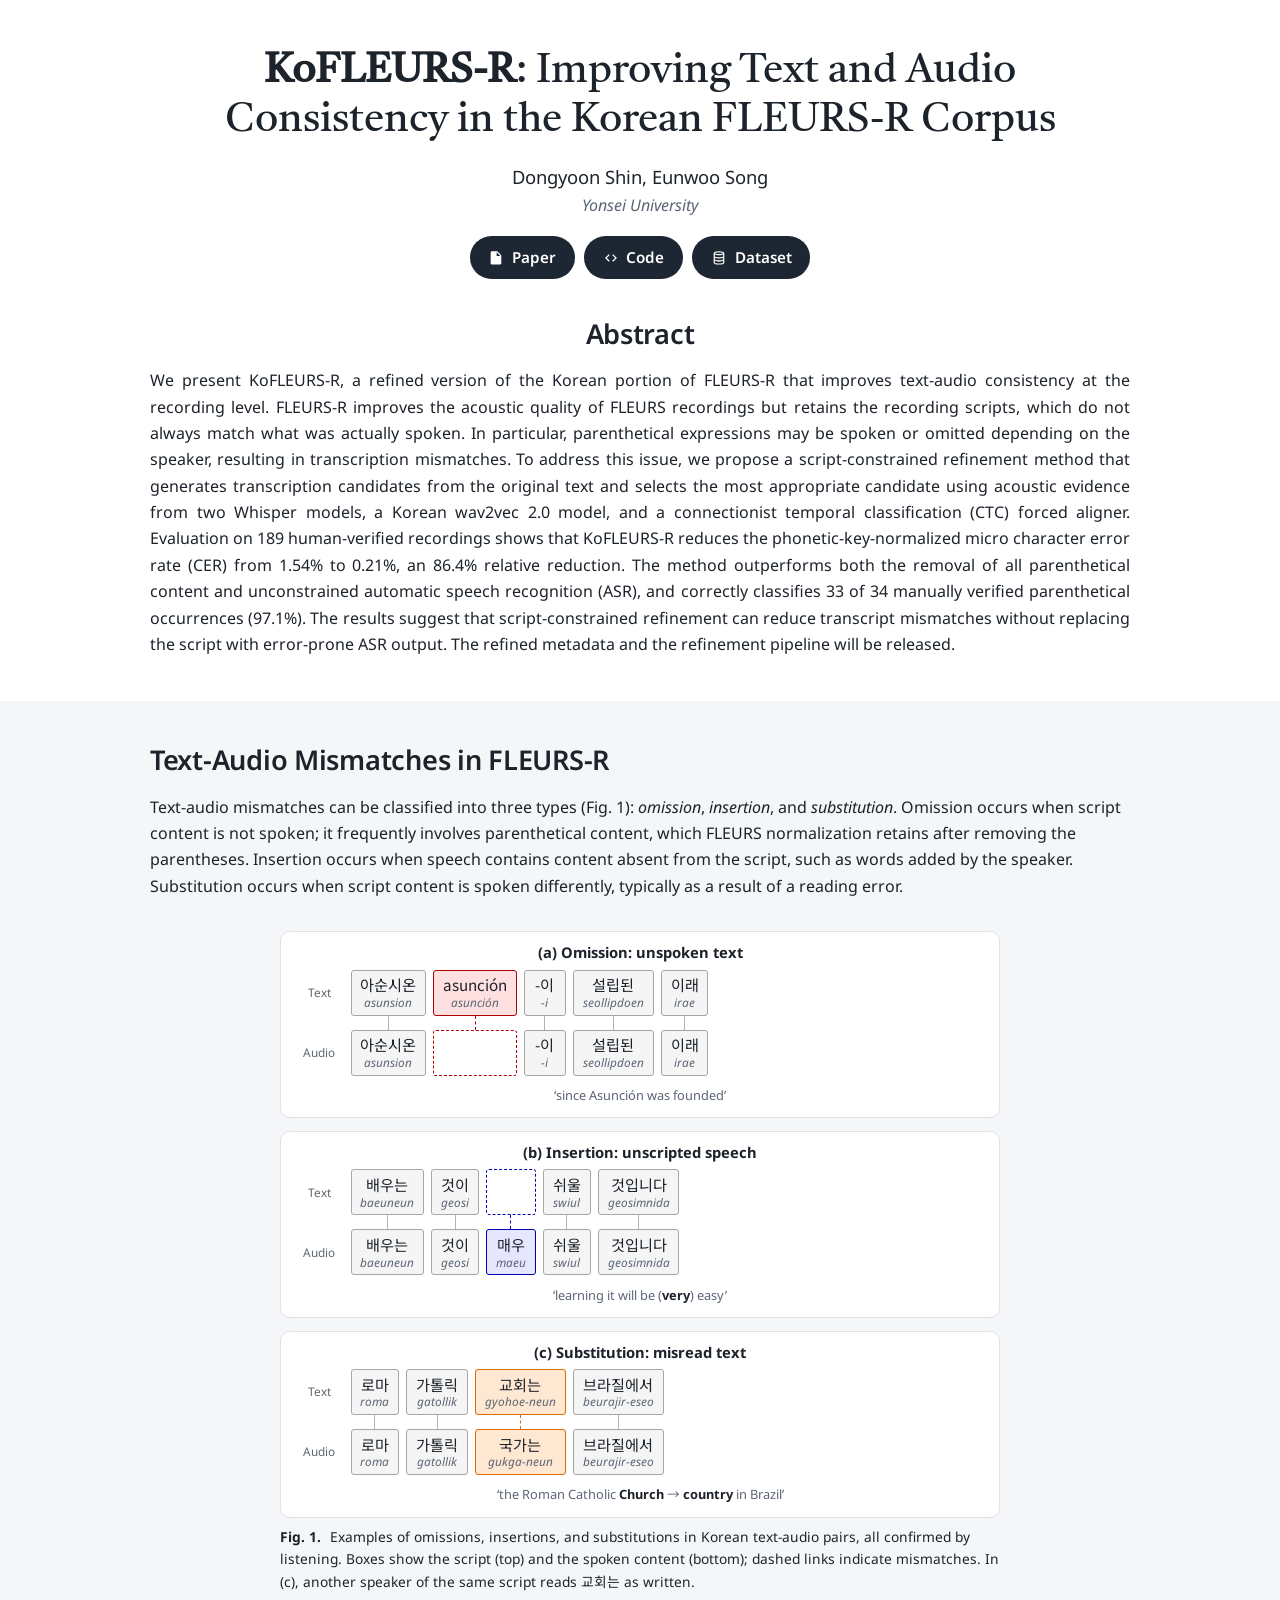
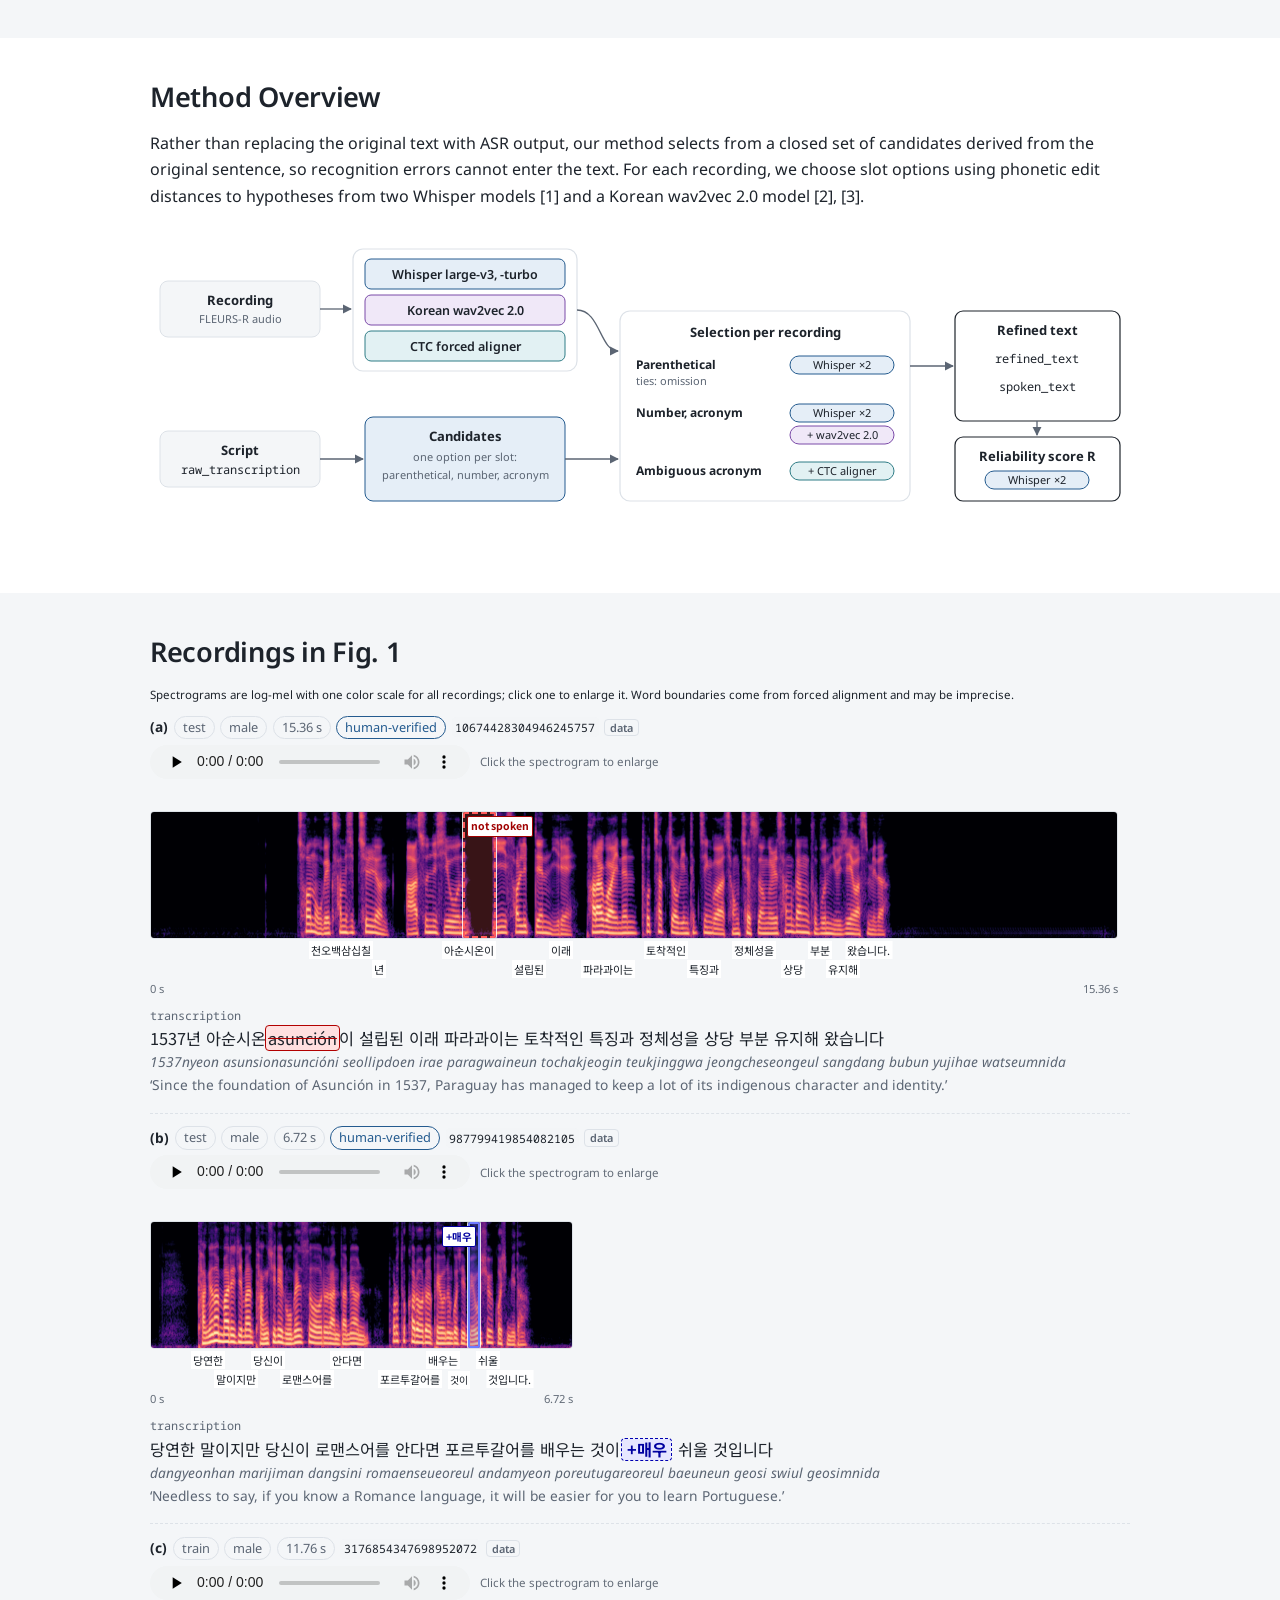
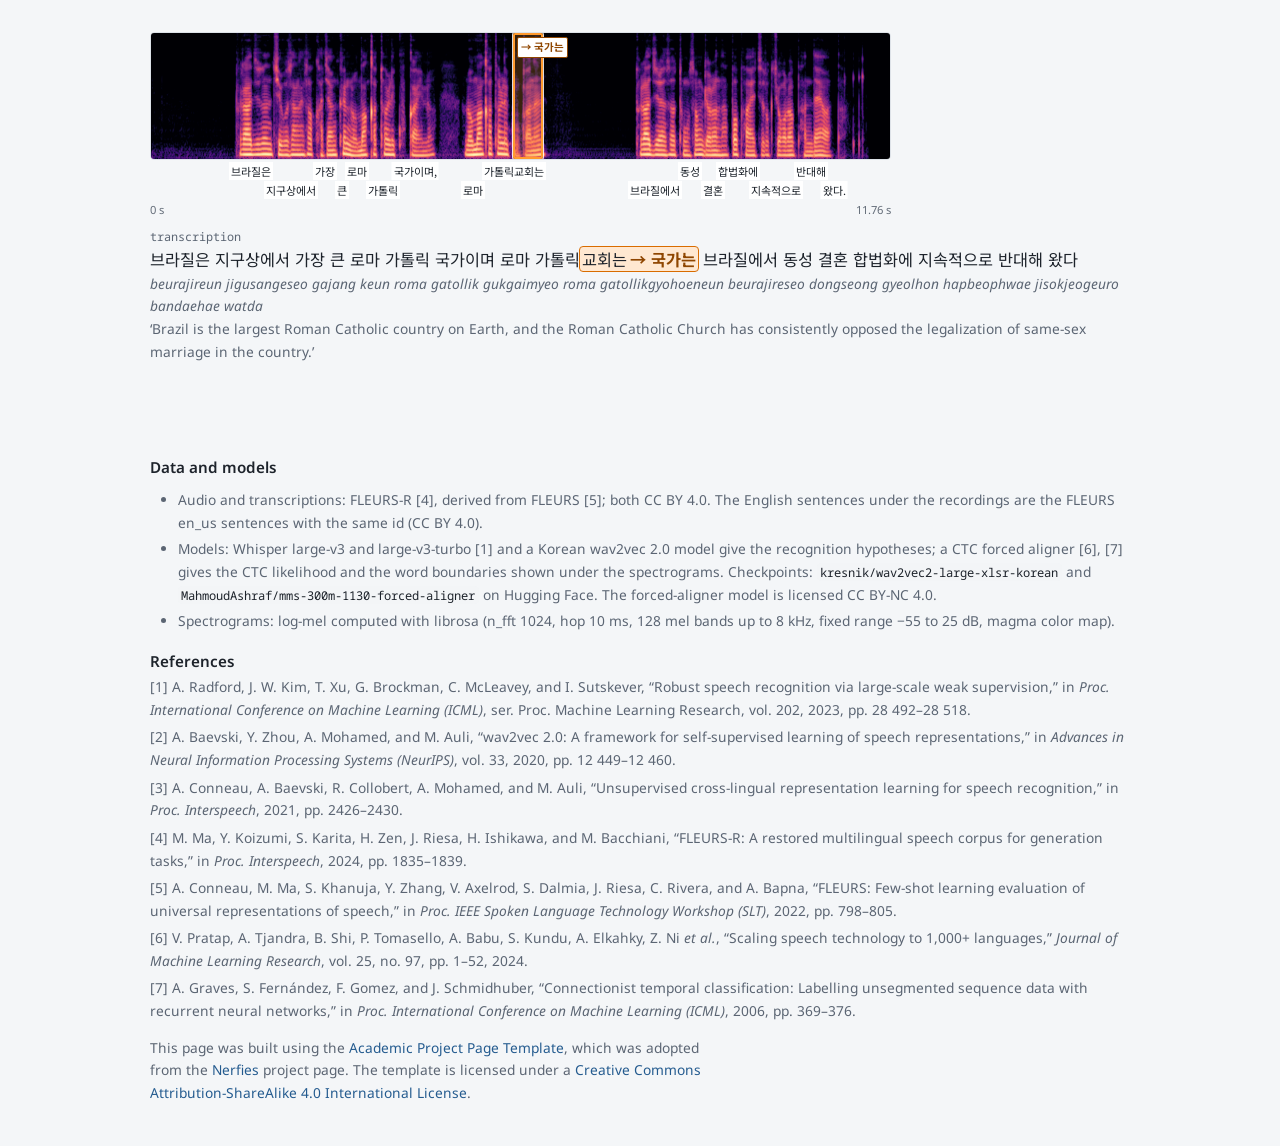
==== commit b08a800b: "v2: professor's comments Venue hidden, Paper/Code/Dataset buttons without links, method overview rig" ====
--- a/index.html
+++ b/index.html
@@ -3,7 +3,7 @@
 <meta charset="utf-8">
 <meta name="viewport" content="width=device-width, initial-scale=1, viewport-fit=cover">
 <title>KoFLEURS-R Demo</title>
-<meta name="description" content="Audio examples and results for KoFLEURS-R: Improving Text and Audio Consistency in the Korean FLEURS-R Corpus.">
+<meta name="description" content="Demo page for KoFLEURS-R: Improving Text and Audio Consistency in the Korean FLEURS-R Corpus.">
 <link rel="icon" href="data:image/svg+xml,%3Csvg xmlns=%22http://www.w3.org/2000/svg%22 viewBox=%220 0 32 32%22%3E%3Crect width=%2232%22 height=%2232%22 rx=%226%22 fill=%22%231d2733%22/%3E%3Cpath d=%22M6 22V10m4 12V6m4 16V12m4 10V8m4 14V14m4 8V11%22 stroke=%22white%22 stroke-width=%222.4%22 stroke-linecap=%22round%22/%3E%3C/svg%3E">
 <link rel="preconnect" href="https://fonts.googleapis.com">
 <link rel="preconnect" href="https://fonts.gstatic.com" crossorigin="">
@@ -21,8 +21,8 @@
       <!-- authors:start (written by build_page.py from page/config.json; "Anonymous authors" in a blind build) -->
       <div class="publication-authors" id="authors"><div>Dongyoon Shin, Eunwoo Song</div><div class="affil">Yonsei University</div></div>
       <!-- authors:end -->
-      <div class="publication-venue" id="venue" data-nonpaper="venue (not in the paper PDF)">ICEIC 2027</div>
-      <div class="publication-links" id="pub-links"><a class="btn" href="static/pdfs/KoFLEURS-R_ICEIC2027.pdf" target="_blank" rel="noopener"><svg viewBox="0 0 24 24" aria-hidden="true"><path d="M6 2h8l6 6v12a2 2 0 0 1-2 2H6a2 2 0 0 1-2-2V4a2 2 0 0 1 2-2zm7 1.5V9h5.5L13 3.5zM7 13h10v1.6H7V13zm0 3.4h10V18H7v-1.6z"></path></svg>Paper</a></div>
+      
+      <div class="publication-links" id="pub-links"><span class="btn no-link"><svg viewBox="0 0 24 24" aria-hidden="true"><path d="M6 2h8l6 6v12a2 2 0 0 1-2 2H6a2 2 0 0 1-2-2V4a2 2 0 0 1 2-2zm7 1.5V9h5.5L13 3.5zM7 13h10v1.6H7V13zm0 3.4h10V18H7v-1.6z"></path></svg>Paper</span><span class="btn no-link"><svg viewBox="0 0 24 24" aria-hidden="true"><path d="M8.7 6.3 3 12l5.7 5.7 1.4-1.4L5.8 12l4.3-4.3-1.4-1.4zm6.6 0-1.4 1.4 4.3 4.3-4.3 4.3 1.4 1.4L21 12l-5.7-5.7z"></path></svg>Code</span><span class="btn no-link"><svg viewBox="0 0 24 24" aria-hidden="true"><path d="M12 2C7.6 2 4 3.3 4 5v14c0 1.7 3.6 3 8 3s8-1.3 8-3V5c0-1.7-3.6-3-8-3zm0 1.8c3.7 0 6.2 1 6.2 1.2S15.7 6.2 12 6.2 5.8 5.2 5.8 5 8.3 3.8 12 3.8zM18.2 19c0 .2-2.5 1.2-6.2 1.2S5.8 19.2 5.8 19v-2.7c1.5.8 3.8 1.2 6.2 1.2s4.7-.4 6.2-1.2V19zm0-4.7c0 .2-2.5 1.2-6.2 1.2s-6.2-1-6.2-1.2v-2.7c1.5.8 3.8 1.2 6.2 1.2s4.7-.4 6.2-1.2v2.7zm0-4.7c0 .2-2.5 1.2-6.2 1.2S5.8 9.8 5.8 9.6V6.9C7.3 7.7 9.6 8 12 8s4.7-.4 6.2-1.2v2.7z"></path></svg>Dataset</span></div>
     </div>
   </div>
 </section>
@@ -121,8 +121,6 @@
         <span data-pdf="F1-3">In (c), another speaker of the same script reads 교회는 as written.</span>
       </figcaption>
     </figure>
-
-    <div id="fig1-listen" data-nonpaper="example data"><h3 class="title is-5">Recordings in Fig. 1</h3><div class="rec"><div class="rec-meta"><span class="who">(a)</span><span class="pill">test</span><span class="pill">male</span><span class="pill num">15.36 s</span><span class="pill ok" title="one of the 189 human-verified test recordings">human-verified</span><span class="mono rec-id">10674428304946245757</span><span class="data-tag" title="value from the KoFLEURS-R data files, not from the paper">data</span></div><div class="field"><span class="fname">transcription</span><div class="ko" lang="ko">1537년 아순시온<span class="mk omission" title="in the script, not spoken">asunción</span>이 설립된 이래 파라과이는 토착적인 특징과 정체성을 상당 부분 유지해 왔습니다</div><span class="rr" lang="ko-Latn">1537nyeon asunsionasuncióni seollipdoen irae paragwaineun tochakjeogin teukjinggwa jeongcheseongeul sangdang bubun yujihae watseumnida</span><span class="en">‘Since the foundation of Asunción in 1537, Paraguay has managed to keep a lot of its indigenous character and identity.’</span></div><div class="listen"><div class="audio-row"><audio controls="" preload="none" src="static/audio/10674428304946245757.mp3" aria-label="Audio of recording 10674428304946245757"></audio><span class="spec-hint">Click the spectrogram to enlarge</span></div><figure class="spec" data-rec="10674428304946245757" data-dur="15.36" style="--dur: 15.36"><div class="spec-scroll"><div class="spec-canvas" role="button" tabindex="0" aria-label="Enlarge the spectrogram of recording 10674428304946245757"><div class="spec-img"><img src="static/spectrograms/10674428304946245757.png" alt="Log-mel spectrogram of recording 10674428304946245757 (15.36 s)" width="3072" height="256"><div class="spec-box omission" style="left: 32.29%; width: 3.39%" title="not spoken"><span class="tag">not spoken</span></div><div class="playhead"></div></div><div class="spec-words" aria-hidden="true"><div class="wd" style="left: 15.1%; width: 7.94%; top: 0px" title="천오백삼십칠 (cheonobaeksamsipchil)  2.32–3.54 s"><span class="ko">천오백삼십칠</span></div><div class="wd" style="left: 23.05%; width: 1.17%; top: 19px" title="년 (nyeon)  3.54–3.72 s"><span class="ko">년</span></div><div class="wd" style="left: 26.82%; width: 8.98%; top: 0px" title="아순시온이 (asunsioni)  4.12–5.50 s"><span class="ko">아순시온이</span></div><div class="wd" style="left: 37.11%; width: 3.78%; top: 19px" title="설립된 (seollipdoen)  5.70–6.28 s"><span class="ko">설립된</span></div><div class="wd" style="left: 41.8%; width: 1.3%; top: 0px" title="이래 (irae)  6.42–6.62 s"><span class="ko">이래</span></div><div class="wd" style="left: 45.05%; width: 4.56%; top: 19px" title="파라과이는 (paragwaineun)  6.92–7.62 s"><span class="ko">파라과이는</span></div><div class="wd" style="left: 50.65%; width: 4.95%; top: 0px" title="토착적인 (tochakjeogin)  7.78–8.54 s"><span class="ko">토착적인</span></div><div class="wd" style="left: 55.73%; width: 3.12%; top: 19px" title="특징과 (teukjinggwa)  8.56–9.04 s"><span class="ko">특징과</span></div><div class="wd" style="left: 59.51%; width: 5.21%; top: 0px" title="정체성을 (jeongcheseongeul)  9.14–9.94 s"><span class="ko">정체성을</span></div><div class="wd" style="left: 65.1%; width: 2.6%; top: 19px" title="상당 (sangdang)  10.00–10.40 s"><span class="ko">상당</span></div><div class="wd" style="left: 68.23%; width: 1.95%; top: 0px" title="부분 (bubun)  10.48–10.78 s"><span class="ko">부분</span></div><div class="wd" style="left: 70.57%; width: 2.08%; top: 19px" title="유지해 (yujihae)  10.84–11.16 s"><span class="ko">유지해</span></div><div class="wd" style="left: 72.79%; width: 2.99%; top: 0px" title="왔습니다. (watseumnida.)  11.18–11.64 s"><span class="ko">왔습니다.</span></div></div></div><div class="spec-axis"><span>0 s</span><span>15.36 s</span></div></div></figure></div></div><div class="rec"><div class="rec-meta"><span class="who">(b)</span><span class="pill">test</span><span class="pill">male</span><span class="pill num">6.72 s</span><span class="pill ok" title="one of the 189 human-verified test recordings">human-verified</span><span class="mono rec-id">987799419854082105</span><span class="data-tag" title="value from the KoFLEURS-R data files, not from the paper">data</span></div><div class="field"><span class="fname">transcription</span><div class="ko" lang="ko">당연한 말이지만 당신이 로맨스어를 안다면 포르투갈어를 배우는 것이<span class="mk insertion" title="spoken, not in the script">+매우</span> 쉬울 것입니다</div><span class="rr" lang="ko-Latn">dangyeonhan marijiman dangsini romaenseueoreul andamyeon poreutugareoreul baeuneun geosi swiul geosimnida</span><span class="en">‘Needless to say, if you know a Romance language, it will be easier for you to learn Portuguese.’</span></div><div class="listen"><div class="audio-row"><audio controls="" preload="none" src="static/audio/987799419854082105.mp3" aria-label="Audio of recording 987799419854082105"></audio><span class="spec-hint">Click the spectrogram to enlarge</span></div><figure class="spec" data-rec="987799419854082105" data-dur="6.72" style="--dur: 6.72"><div class="spec-scroll"><div class="spec-canvas" role="button" tabindex="0" aria-label="Enlarge the spectrogram of recording 987799419854082105"><div class="spec-img"><img src="static/spectrograms/987799419854082105.png" alt="Log-mel spectrogram of recording 987799419854082105 (6.72 s)" width="1344" height="256"><div class="spec-box insertion tag-right" style="left: 75.3%; width: 2.68%" title="+매우"><span class="tag">+매우</span></div><div class="playhead"></div></div><div class="spec-words" aria-hidden="true"><div class="wd" style="left: 11.01%; width: 5.36%; top: 0px" title="당연한 (dangyeonhan)  0.74–1.10 s"><span class="ko">당연한</span></div><div class="wd" style="left: 16.96%; width: 6.85%; top: 19px" title="말이지만 (marijiman)  1.14–1.60 s"><span class="ko">말이지만</span></div><div class="wd" style="left: 24.7%; width: 6.25%; top: 0px" title="당신이 (dangsini)  1.66–2.08 s"><span class="ko">당신이</span></div><div class="wd" style="left: 31.55%; width: 11.01%; top: 19px" title="로맨스어를 (romaenseueoreul)  2.12–2.86 s"><span class="ko">로맨스어를</span></div><div class="wd" style="left: 43.15%; width: 6.55%; top: 0px" title="안다면 (andamyeon)  2.90–3.34 s"><span class="ko">안다면</span></div><div class="wd" style="left: 56.25%; width: 10.12%; top: 19px" title="포르투갈어를 (poreutugareoreul)  3.78–4.46 s"><span class="ko">포르투갈어를</span></div><div class="wd" style="left: 66.96%; width: 4.46%; top: 0px" title="배우는 (baeuneun)  4.50–4.80 s"><span class="ko">배우는</span></div><div class="wd" style="left: 71.73%; width: 2.68%; top: 19px" title="것이 (geosi)  4.82–5.00 s"><span class="ko">것이</span></div><div class="wd" style="left: 78.57%; width: 2.38%; top: 0px" title="쉬울 (swiul)  5.28–5.44 s"><span class="ko">쉬울</span></div><div class="wd" style="left: 81.85%; width: 6.25%; top: 19px" title="것입니다. (geosimnida.)  5.50–5.92 s"><span class="ko">것입니다.</span></div></div></div><div class="spec-axis"><span>0 s</span><span>6.72 s</span></div></div></figure></div></div><div class="rec"><div class="rec-meta"><span class="who">(c)</span><span class="pill">train</span><span class="pill">male</span><span class="pill num">11.76 s</span><span class="mono rec-id">3176854347698952072</span><span class="data-tag" title="value from the KoFLEURS-R data files, not from the paper">data</span></div><div class="field"><span class="fname">transcription</span><div class="ko" lang="ko">브라질은 지구상에서 가장 큰 로마 가톨릭 국가이며 로마 가톨릭<span class="mk substitution" title="misread">교회는<span class="mk-heard">→ 국가는</span></span> 브라질에서 동성 결혼 합법화에 지속적으로 반대해 왔다</div><span class="rr" lang="ko-Latn">beurajireun jigusangeseo gajang keun roma gatollik gukgaimyeo roma gatollikgyohoeneun beurajireseo dongseong gyeolhon hapbeophwae jisokjeogeuro bandaehae watda</span><span class="en">‘Brazil is the largest Roman Catholic country on Earth, and the Roman Catholic Church has consistently opposed the legalization of same-sex marriage in the country.’</span></div><div class="listen"><div class="audio-row"><audio controls="" preload="none" src="static/audio/3176854347698952072.mp3" aria-label="Audio of recording 3176854347698952072"></audio><span class="spec-hint">Click the spectrogram to enlarge</span></div><figure class="spec" data-rec="3176854347698952072" data-dur="11.76" style="--dur: 11.76"><div class="spec-scroll"><div class="spec-canvas" role="button" tabindex="0" aria-label="Enlarge the spectrogram of recording 3176854347698952072"><div class="spec-img"><img src="static/spectrograms/3176854347698952072.png" alt="Log-mel spectrogram of recording 3176854347698952072 (11.76 s)" width="2352" height="256"><div class="spec-box substitution" style="left: 48.98%; width: 4.08%" title="→ 국가는"><span class="tag">→ 국가는</span></div><div class="playhead"></div></div><div class="spec-words" aria-hidden="true"><div class="wd" style="left: 11.22%; width: 4.76%; top: 0px" title="브라질은 (beurajireun)  1.32–1.88 s"><span class="ko">브라질은</span></div><div class="wd" style="left: 16.5%; width: 5.1%; top: 19px" title="지구상에서 (jigusangeseo)  1.94–2.54 s"><span class="ko">지구상에서</span></div><div class="wd" style="left: 22.28%; width: 2.72%; top: 0px" title="가장 (gajang)  2.62–2.94 s"><span class="ko">가장</span></div><div class="wd" style="left: 25.34%; width: 1.19%; top: 19px" title="큰 (keun)  2.98–3.12 s"><span class="ko">큰</span></div><div class="wd" style="left: 27.04%; width: 1.87%; top: 0px" title="로마 (roma)  3.18–3.40 s"><span class="ko">로마</span></div><div class="wd" style="left: 29.59%; width: 3.74%; top: 19px" title="가톨릭 (gatollik)  3.48–3.92 s"><span class="ko">가톨릭</span></div><div class="wd" style="left: 33.5%; width: 4.59%; top: 0px" title="국가이며, (gukgaimyeo,)  3.94–4.48 s"><span class="ko">국가이며,</span></div><div class="wd" style="left: 42.69%; width: 1.87%; top: 19px" title="로마 (roma)  5.02–5.24 s"><span class="ko">로마</span></div><div class="wd" style="left: 45.07%; width: 7.99%; top: 0px" title="가톨릭교회는 (gatollikgyohoeneun)  5.30–6.24 s"><span class="ko">가톨릭교회는</span></div><div class="wd" style="left: 65.48%; width: 5.27%; top: 19px" title="브라질에서 (beurajireseo)  7.70–8.32 s"><span class="ko">브라질에서</span></div><div class="wd" style="left: 71.26%; width: 3.23%; top: 0px" title="동성 (dongseong)  8.38–8.76 s"><span class="ko">동성</span></div><div class="wd" style="left: 74.83%; width: 2.21%; top: 19px" title="결혼 (gyeolhon)  8.80–9.06 s"><span class="ko">결혼</span></div><div class="wd" style="left: 77.38%; width: 4.08%; top: 0px" title="합법화에 (hapbeophwae)  9.10–9.58 s"><span class="ko">합법화에</span></div><div class="wd" style="left: 82.14%; width: 4.59%; top: 19px" title="지속적으로 (jisokjeogeuro)  9.66–10.20 s"><span class="ko">지속적으로</span></div><div class="wd" style="left: 87.41%; width: 3.57%; top: 0px" title="반대해 (bandaehae)  10.28–10.70 s"><span class="ko">반대해</span></div><div class="wd" style="left: 91.16%; width: 2.38%; top: 19px" title="왔다. (watda.)  10.72–11.00 s"><span class="ko">왔다.</span></div></div></div><div class="spec-axis"><span>0 s</span><span>11.76 s</span></div></div></figure></div></div></div>
   </div>
 </section>
 
@@ -132,7 +130,7 @@
     <h2 class="title is-3">Method Overview</h2>
     <p class="wide">
       <span data-pdf="I-15">Rather than replacing the original text with ASR output, our method selects from a closed set of candidates derived from the original sentence, so recognition errors cannot enter the text.</span>
-      <span data-pdf="I-17">For each recording, we choose slot options using phonetic edit distances to hypotheses from two Whisper models [9] and a Korean wav2vec 2.0 model [10], [11].</span>
+      <span data-pdf="I-17">For each recording, we choose slot options using phonetic edit distances to hypotheses from two Whisper models [1] and a Korean wav2vec 2.0 model [2], [3].</span>
     </p>
     <figure>
       <div class="pipeline-wrap">
@@ -193,52 +191,17 @@
   </div>
 </section>
 
-<!-- ============================================================ Examples -->
-<section class="section band" id="examples">
-  <div class="container is-max-desktop content">
-    <h2 class="title is-3">Examples</h2>
-    <p class="spec-hint" style="max-width: none">Each example compares two speakers of the same script. Spectrograms are log-mel with one color scale for all recordings; click one to enlarge it. Word boundaries come from forced alignment and may be imprecise.</p>
-
-    <article class="demo" id="demo-parenthetical" data-demo="parenthetical">
-      <div class="demo-head"><h3>1. Parenthetical slot</h3><span class="kind">decided per recording</span></div>
-      <p class="demo-lead">
-        <span data-pdf="I-11">For example, parenthetical content in a recording script may be read aloud by one speaker but omitted by another.</span>
-      </p>
-      <div class="demo-body" data-nonpaper="example data"><ol class="steps"><li class="step"><h4>Problem: script vs. audio</h4><div class="rec"><div class="rec-meta"><span class="who">Speaker who skipped it</span><span class="pill">test</span><span class="pill">male</span><span class="pill num">4.20 s</span><span class="pill ok" title="one of the 189 human-verified test recordings">human-verified</span><span class="mono rec-id">14945311428794587488</span><span class="data-tag" title="value from the KoFLEURS-R data files, not from the paper">data</span></div><div class="field"><span class="fname">transcription</span><div class="ko" lang="ko">수소 이온은 전자가 벗겨져 나간 양성자이다 <span class="mk omission" title="in the script, not spoken">수소 원자는 양성자 하나와 전자 하나로 구성되므로</span></div><span class="rr" lang="ko-Latn">suso ioneun jeonjaga beotgyeojyeo nagan yangseongjaida suso wonjaneun yangseongja hanawa jeonja hanaro guseongdoemeuro</span><span class="en">‘Hydrogen ions are protons that had their electrons stripped off them (since Hydrogen atoms consist of one proton and one electron).’</span></div><div class="listen"><div class="audio-row"><audio controls="" preload="none" src="static/audio/14945311428794587488.mp3" aria-label="Audio of recording 14945311428794587488"></audio><span class="spec-hint">Click the spectrogram to enlarge</span></div><figure class="spec" data-rec="14945311428794587488" data-dur="4.2" style="--dur: 4.2"><div class="spec-scroll"><div class="spec-canvas" role="button" tabindex="0" aria-label="Enlarge the spectrogram of recording 14945311428794587488"><div class="spec-img"><img src="static/spectrograms/14945311428794587488.png" alt="Log-mel spectrogram of recording 14945311428794587488 (4.20 s)" width="840" height="256"><div class="spec-box omission tag-right" style="left: 80.95%; width: 18.57%" title="not spoken"><span class="tag">not spoken</span></div><div class="playhead"></div></div><div class="spec-words" aria-hidden="true"><div class="wd" style="left: 21.43%; width: 5.24%; top: 0px" title="수소 (suso)  0.90–1.12 s"><span class="ko">수소</span></div><div class="wd" style="left: 28.57%; width: 7.62%; top: 19px" title="이온은 (ioneun)  1.20–1.52 s"><span class="ko">이온은</span></div><div class="wd" style="left: 36.67%; width: 9.52%; top: 0px" title="전자가 (jeonjaga)  1.54–1.94 s"><span class="ko">전자가</span></div><div class="wd" style="left: 47.62%; width: 10%; top: 19px" title="벗겨져 (beotgyeojyeo)  2.00–2.42 s"><span class="ko">벗겨져</span></div><div class="wd" style="left: 58.57%; width: 7.62%; top: 0px" title="나간 (nagan)  2.46–2.78 s"><span class="ko">나간</span></div><div class="wd" style="left: 66.67%; width: 14.29%; top: 19px" title="양성자이다. (yangseongjaida.)  2.80–3.40 s"><span class="ko">양성자이다.</span></div></div></div><div class="spec-axis"><span>0 s</span><span>4.20 s</span></div></div></figure></div></div><div class="rec"><div class="rec-meta"><span class="who">Speaker who read it</span><span class="pill">test</span><span class="pill">male</span><span class="pill num">12.96 s</span><span class="mono rec-id">14152602067612134390</span><span class="data-tag" title="value from the KoFLEURS-R data files, not from the paper">data</span></div><div class="field"><span class="fname">transcription</span><div class="ko" lang="ko">수소 이온은 전자가 벗겨져 나간 양성자이다 <span class="mk spoken" title="parenthetical content that was spoken">수소 원자는 양성자 하나와 전자 하나로 구성되므로</span></div><span class="rr" lang="ko-Latn">suso ioneun jeonjaga beotgyeojyeo nagan yangseongjaida suso wonjaneun yangseongja hanawa jeonja hanaro guseongdoemeuro</span><span class="en">‘Hydrogen ions are protons that had their electrons stripped off them (since Hydrogen atoms consist of one proton and one electron).’</span></div><div class="listen"><div class="audio-row"><audio controls="" preload="none" src="static/audio/14152602067612134390.mp3" aria-label="Audio of recording 14152602067612134390"></audio><span class="spec-hint">Click the spectrogram to enlarge</span></div><figure class="spec" data-rec="14152602067612134390" data-dur="12.96" style="--dur: 12.96"><div class="spec-scroll"><div class="spec-canvas" role="button" tabindex="0" aria-label="Enlarge the spectrogram of recording 14152602067612134390"><div class="spec-img"><img src="static/spectrograms/14152602067612134390.png" alt="Log-mel spectrogram of recording 14152602067612134390 (12.96 s)" width="2592" height="256"><div class="spec-box spoken" style="left: 50.46%; width: 28.7%" title="spoken"><span class="tag">spoken</span></div><div class="playhead"></div></div><div class="spec-words" aria-hidden="true"><div class="wd" style="left: 19.44%; width: 2.16%; top: 0px" title="수소 (suso)  2.52–2.80 s"><span class="ko">수소</span></div><div class="wd" style="left: 22.69%; width: 2.93%; top: 19px" title="이온은 (ioneun)  2.94–3.32 s"><span class="ko">이온은</span></div><div class="wd" style="left: 26.54%; width: 4.01%; top: 0px" title="전자가 (jeonjaga)  3.44–3.96 s"><span class="ko">전자가</span></div><div class="wd" style="left: 31.17%; width: 4.01%; top: 19px" title="벗겨져 (beotgyeojyeo)  4.04–4.56 s"><span class="ko">벗겨져</span></div><div class="wd" style="left: 35.34%; width: 2.47%; top: 0px" title="나간 (nagan)  4.58–4.90 s"><span class="ko">나간</span></div><div class="wd" style="left: 39.04%; width: 5.71%; top: 19px" title="양성자이다. (yangseongjaida.)  5.06–5.80 s"><span class="ko">양성자이다.</span></div><div class="wd hl" style="left: 50.46%; width: 2.16%; top: 0px" title="수소 (suso)  6.54–6.82 s"><span class="ko">수소</span></div><div class="wd hl" style="left: 53.09%; width: 3.24%; top: 19px" title="원자는 (wonjaneun)  6.88–7.30 s"><span class="ko">원자는</span></div><div class="wd hl" style="left: 57.41%; width: 3.86%; top: 0px" title="양성자 (yangseongja)  7.44–7.94 s"><span class="ko">양성자</span></div><div class="wd hl" style="left: 62.19%; width: 2.62%; top: 19px" title="하나와 (hanawa)  8.06–8.40 s"><span class="ko">하나와</span></div><div class="wd hl" style="left: 65.74%; width: 3.4%; top: 0px" title="전자 (jeonja)  8.52–8.96 s"><span class="ko">전자</span></div><div class="wd hl" style="left: 69.91%; width: 2.62%; top: 19px" title="하나로 (hanaro)  9.06–9.40 s"><span class="ko">하나로</span></div><div class="wd hl" style="left: 73.46%; width: 5.71%; top: 0px" title="구성되므로 (guseongdoemeuro)  9.52–10.26 s"><span class="ko">구성되므로</span></div></div></div><div class="spec-axis"><span>0 s</span><span>12.96 s</span></div></div></figure></div></div></li><li class="step"><h4>Process: slots, hypotheses, scores</h4><div class="rec"><div class="rec-meta"><span class="who">Speaker who skipped it</span><span class="pill">test</span><span class="pill">male</span><span class="pill num">4.20 s</span><span class="pill ok" title="one of the 189 human-verified test recordings">human-verified</span><span class="mono rec-id">14945311428794587488</span><span class="data-tag" title="value from the KoFLEURS-R data files, not from the paper">data</span></div><div class="chips"><span class="chip" title="parenthetical slot (수소 원자는 양성자 하나와 전자 하나로 구성되므로)"><span class="ck">parenthetical (수소 원자는 양성자 하나와 전…</span><span class="opt on" lang="ko" title="drop">∅</span><span class="opt" lang="ko" title="read · suso wonjaneun yangseongja hanawa jeonja hanaro guseongdoemeuro">수소 원자는 양성자 하나와 전자 하나로 구성되므로</span></span></div><div class="tbl"><div class="tcap"><span class="cap-num">Recognition hypotheses</span> <span class="data-tag" title="value from the KoFLEURS-R data files, not from the paper">data</span></div><div class="table-wrap"><table class="paper hyps" aria-label="Recognition hypotheses"><thead><tr><th>Model</th><th class="l">Hypothesis</th><th class="l">Used for</th></tr></thead><tbody><tr><td class="m">Whisper large-v3</td><td class="h" lang="ko">수소 이온은 전자가 벗겨져 나간 양성자이다<span class="rr" lang="ko-Latn">suso ioneun jeonjaga beotgyeojyeo nagan yangseongjaida</span></td><td class="use">parenthetical (수소 원자는 양성자 하…; R</td></tr><tr><td class="m">Whisper large-v3-turbo</td><td class="h" lang="ko">수소이온은 전자가 벗겨져 나간 양성자이다.<span class="rr" lang="ko-Latn">susoioneun jeonjaga beotgyeojyeo nagan yangseongjaida.</span></td><td class="use">parenthetical (수소 원자는 양성자 하…; R</td></tr></tbody></table></div></div><div class="tbl"><div class="tcap"><span class="cap-num">parenthetical (수소 원자는 양성자 하나와 전자 하나로 구성되므로)</span> score <i>J</i> of each option (Eq. (1) of the paper): average phonetic edit distance <i>d</i> to the hypotheses; the lowest wins <span class="data-tag" title="value from the KoFLEURS-R data files, not from the paper">data</span></div><div class="table-wrap"><table class="paper scores" aria-label="Scores of the options of the parenthetical slot"><thead><tr><th>Option</th><th class="l">Candidate (spoken form)</th><th title="Whisper large-v3-turbo">d · large-v3-turbo</th><th title="Whisper large-v3">d · large-v3</th><th><i>J</i></th><th title="CTC log-likelihood">CTC log-lik.</th></tr></thead><tbody><tr class="chosen"><td lang="ko">∅</td><td class="cand" lang="ko">…겨져 나간 양성자이다.<b>∅</b></td><td class="num">0</td><td class="num">0</td><td class="num">0</td><td class="num">−13.68</td></tr><tr><td lang="ko">수소 원자는 양성자 하나와 전자 하나로…</td><td class="cand" lang="ko">…겨져 나간 양성자이다.<b> 수소 원자는 양성자 하나와 전자 하나로 구성되므로</b></td><td class="num">46</td><td class="num">46</td><td class="num">46</td><td class="num">−801.63</td></tr></tbody></table></div></div><div class="slot-notes"><div class="formula">Signed margin (positive supports reading): <b class="num">−46</b> from the recognition hypotheses (J of omitted − lowest J of read); <b class="num">−787.95</b> from the CTC likelihood (log-likelihood of the best read option − of omitted) <span class="data-tag" title="value from the KoFLEURS-R data files, not from the paper">data</span></div></div><div class="baselines"><div class="bl-head">Baselines for this recording <span class="data-tag" title="value from the KoFLEURS-R data files, not from the paper">data</span></div><div class="bl"><span class="n">Remove-all</span><span class="t" lang="ko">수소 이온은 전자가 벗겨져 나간 양성자이다.<span class="rr" lang="ko-Latn">suso ioneun jeonjaga beotgyeojyeo nagan yangseongjaida.</span></span></div><div class="bl"><span class="n">Whisper large-v3</span><span class="t" lang="ko">수소 이온은 전자가 벗겨져 나간 양성자이다<span class="rr" lang="ko-Latn">suso ioneun jeonjaga beotgyeojyeo nagan yangseongjaida</span></span></div></div></div><div class="rec"><div class="rec-meta"><span class="who">Speaker who read it</span><span class="pill">test</span><span class="pill">male</span><span class="pill num">12.96 s</span><span class="mono rec-id">14152602067612134390</span><span class="data-tag" title="value from the KoFLEURS-R data files, not from the paper">data</span></div><div class="chips"><span class="chip" title="parenthetical slot (수소 원자는 양성자 하나와 전자 하나로 구성되므로)"><span class="ck">parenthetical (수소 원자는 양성자 하나와 전…</span><span class="opt" lang="ko" title="drop">∅</span><span class="opt on" lang="ko" title="read · suso wonjaneun yangseongja hanawa jeonja hanaro guseongdoemeuro">수소 원자는 양성자 하나와 전자 하나로 구성되므로</span></span></div><div class="tbl"><div class="tcap"><span class="cap-num">Recognition hypotheses</span> <span class="data-tag" title="value from the KoFLEURS-R data files, not from the paper">data</span></div><div class="table-wrap"><table class="paper hyps" aria-label="Recognition hypotheses"><thead><tr><th>Model</th><th class="l">Hypothesis</th><th class="l">Used for</th></tr></thead><tbody><tr><td class="m">Whisper large-v3</td><td class="h" lang="ko">수소이온은 전자가 벗겨져 나간 양성자이다. 수소원자는 양성자 하나와 전자 하나로 구성되므로.<span class="rr" lang="ko-Latn">susoioneun jeonjaga beotgyeojyeo nagan yangseongjaida. susowonjaneun yangseongja hanawa jeonja hanaro guseongdoemeuro.</span></td><td class="use">parenthetical (수소 원자는 양성자 하…; R</td></tr><tr><td class="m">Whisper large-v3-turbo</td><td class="h" lang="ko">수소이온은 전자가 벗겨져 나간 양성자이다. 수소 원자는 양성자 하나와 전자 하나로 구성되므로<span class="rr" lang="ko-Latn">susoioneun jeonjaga beotgyeojyeo nagan yangseongjaida. suso wonjaneun yangseongja hanawa jeonja hanaro guseongdoemeuro</span></td><td class="use">parenthetical (수소 원자는 양성자 하…; R</td></tr></tbody></table></div></div><div class="tbl"><div class="tcap"><span class="cap-num">parenthetical (수소 원자는 양성자 하나와 전자 하나로 구성되므로)</span> score <i>J</i> of each option (Eq. (1) of the paper): average phonetic edit distance <i>d</i> to the hypotheses; the lowest wins <span class="data-tag" title="value from the KoFLEURS-R data files, not from the paper">data</span></div><div class="table-wrap"><table class="paper scores" aria-label="Scores of the options of the parenthetical slot"><thead><tr><th>Option</th><th class="l">Candidate (spoken form)</th><th title="Whisper large-v3-turbo">d · large-v3-turbo</th><th title="Whisper large-v3">d · large-v3</th><th><i>J</i></th><th title="CTC log-likelihood">CTC log-lik.</th></tr></thead><tbody><tr><td lang="ko">∅</td><td class="cand" lang="ko">…겨져 나간 양성자이다.<b>∅</b></td><td class="num">46</td><td class="num">46</td><td class="num">46</td><td class="num">−480.74</td></tr><tr class="chosen"><td lang="ko">수소 원자는 양성자 하나와 전자 하나로…</td><td class="cand" lang="ko">…겨져 나간 양성자이다.<b> 수소 원자는 양성자 하나와 전자 하나로 구성되므로</b></td><td class="num">0</td><td class="num">0</td><td class="num">0</td><td class="num">−21.31</td></tr></tbody></table></div></div><div class="slot-notes"><div class="formula">Signed margin (positive supports reading): <b class="num">+46</b> from the recognition hypotheses (J of omitted − lowest J of read); <b class="num">+459.43</b> from the CTC likelihood (log-likelihood of the best read option − of omitted) <span class="data-tag" title="value from the KoFLEURS-R data files, not from the paper">data</span></div></div><div class="baselines"><div class="bl-head">Baselines for this recording <span class="data-tag" title="value from the KoFLEURS-R data files, not from the paper">data</span></div><div class="bl"><span class="n">Remove-all</span><span class="t" lang="ko">수소 이온은 전자가 벗겨져 나간 양성자이다.<span class="rr" lang="ko-Latn">suso ioneun jeonjaga beotgyeojyeo nagan yangseongjaida.</span></span></div><div class="bl"><span class="n">Whisper large-v3</span><span class="t" lang="ko">수소이온은 전자가 벗겨져 나간 양성자이다. 수소원자는 양성자 하나와 전자 하나로 구성되므로.<span class="rr" lang="ko-Latn">susoioneun jeonjaga beotgyeojyeo nagan yangseongjaida. susowonjaneun yangseongja hanawa jeonja hanaro guseongdoemeuro.</span></span></div></div></div></li><li class="step"><h4>Result: refined text</h4><div class="rec"><div class="rec-meta"><span class="who">Speaker who skipped it</span><span class="pill">test</span><span class="pill">male</span><span class="pill num">4.20 s</span><span class="pill ok" title="one of the 189 human-verified test recordings">human-verified</span><span class="mono rec-id">14945311428794587488</span><span class="data-tag" title="value from the KoFLEURS-R data files, not from the paper">data</span></div><div class="field"><span class="fname">refined_text</span><div class="ko" lang="ko">수소 이온은 전자가 벗겨져 나간 양성자이다</div><span class="rr" lang="ko-Latn">suso ioneun jeonjaga beotgyeojyeo nagan yangseongjaida</span></div><div class="field"><span class="fname">spoken_text</span><div class="ko" lang="ko">수소 이온은 전자가 벗겨져 나간 양성자이다.</div><span class="rr" lang="ko-Latn">suso ioneun jeonjaga beotgyeojyeo nagan yangseongjaida.</span></div><div class="scorebar"><span><code>reliability_score</code> R = <span class="sv">0.0000</span></span><span><code>min_gop</code> = <span class="sv">−0.58</span></span><span class="data-tag" title="value from the KoFLEURS-R data files, not from the paper">data</span></div><div class="listen"><div class="audio-row"><audio controls="" preload="none" src="static/audio/14945311428794587488.mp3" aria-label="Audio of recording 14945311428794587488"></audio><span class="spec-hint">Click the spectrogram to enlarge</span></div><figure class="spec" data-rec="14945311428794587488" data-dur="4.2" style="--dur: 4.2"><div class="spec-scroll"><div class="spec-canvas" role="button" tabindex="0" aria-label="Enlarge the spectrogram of recording 14945311428794587488"><div class="spec-img"><img src="static/spectrograms/14945311428794587488.png" alt="Log-mel spectrogram of recording 14945311428794587488 (4.20 s)" width="840" height="256"><div class="playhead"></div></div><div class="spec-words" aria-hidden="true"><div class="wd" style="left: 21.43%; width: 5.24%; top: 0px" title="수소 (suso)  0.90–1.12 s"><span class="ko">수소</span></div><div class="wd" style="left: 28.57%; width: 7.62%; top: 19px" title="이온은 (ioneun)  1.20–1.52 s"><span class="ko">이온은</span></div><div class="wd" style="left: 36.67%; width: 9.52%; top: 0px" title="전자가 (jeonjaga)  1.54–1.94 s"><span class="ko">전자가</span></div><div class="wd" style="left: 47.62%; width: 10%; top: 19px" title="벗겨져 (beotgyeojyeo)  2.00–2.42 s"><span class="ko">벗겨져</span></div><div class="wd" style="left: 58.57%; width: 7.62%; top: 0px" title="나간 (nagan)  2.46–2.78 s"><span class="ko">나간</span></div><div class="wd" style="left: 66.67%; width: 14.29%; top: 19px" title="양성자이다. (yangseongjaida.)  2.80–3.40 s"><span class="ko">양성자이다.</span></div></div></div><div class="spec-axis"><span>0 s</span><span>4.20 s</span></div></div></figure></div></div><div class="rec"><div class="rec-meta"><span class="who">Speaker who read it</span><span class="pill">test</span><span class="pill">male</span><span class="pill num">12.96 s</span><span class="mono rec-id">14152602067612134390</span><span class="data-tag" title="value from the KoFLEURS-R data files, not from the paper">data</span></div><div class="field"><span class="fname">refined_text</span><div class="ko" lang="ko">수소 이온은 전자가 벗겨져 나간 양성자이다 수소 원자는 양성자 하나와 전자 하나로 구성되므로</div><span class="rr" lang="ko-Latn">suso ioneun jeonjaga beotgyeojyeo nagan yangseongjaida suso wonjaneun yangseongja hanawa jeonja hanaro guseongdoemeuro</span></div><div class="field"><span class="fname">spoken_text</span><div class="ko" lang="ko">수소 이온은 전자가 벗겨져 나간 양성자이다. <span class="mk selected" title="written by the selected option">수소 원자는 양성자 하나와 전자 하나로 구성되므로</span></div><span class="rr" lang="ko-Latn">suso ioneun jeonjaga beotgyeojyeo nagan yangseongjaida. suso wonjaneun yangseongja hanawa jeonja hanaro guseongdoemeuro</span></div><div class="scorebar"><span><code>reliability_score</code> R = <span class="sv">0.0000</span></span><span><code>min_gop</code> = <span class="sv">−0.26</span></span><span class="data-tag" title="value from the KoFLEURS-R data files, not from the paper">data</span></div><div class="listen"><div class="audio-row"><audio controls="" preload="none" src="static/audio/14152602067612134390.mp3" aria-label="Audio of recording 14152602067612134390"></audio><span class="spec-hint">Click the spectrogram to enlarge</span></div><figure class="spec" data-rec="14152602067612134390" data-dur="12.96" style="--dur: 12.96"><div class="spec-scroll"><div class="spec-canvas" role="button" tabindex="0" aria-label="Enlarge the spectrogram of recording 14152602067612134390"><div class="spec-img"><img src="static/spectrograms/14152602067612134390.png" alt="Log-mel spectrogram of recording 14152602067612134390 (12.96 s)" width="2592" height="256"><div class="playhead"></div></div><div class="spec-words" aria-hidden="true"><div class="wd" style="left: 19.44%; width: 2.16%; top: 0px" title="수소 (suso)  2.52–2.80 s"><span class="ko">수소</span></div><div class="wd" style="left: 22.69%; width: 2.93%; top: 19px" title="이온은 (ioneun)  2.94–3.32 s"><span class="ko">이온은</span></div><div class="wd" style="left: 26.54%; width: 4.01%; top: 0px" title="전자가 (jeonjaga)  3.44–3.96 s"><span class="ko">전자가</span></div><div class="wd" style="left: 31.17%; width: 4.01%; top: 19px" title="벗겨져 (beotgyeojyeo)  4.04–4.56 s"><span class="ko">벗겨져</span></div><div class="wd" style="left: 35.34%; width: 2.47%; top: 0px" title="나간 (nagan)  4.58–4.90 s"><span class="ko">나간</span></div><div class="wd" style="left: 39.04%; width: 5.71%; top: 19px" title="양성자이다. (yangseongjaida.)  5.06–5.80 s"><span class="ko">양성자이다.</span></div><div class="wd hl" style="left: 50.46%; width: 2.16%; top: 0px" title="수소 (suso)  6.54–6.82 s"><span class="ko">수소</span></div><div class="wd hl" style="left: 53.09%; width: 3.24%; top: 19px" title="원자는 (wonjaneun)  6.88–7.30 s"><span class="ko">원자는</span></div><div class="wd hl" style="left: 57.41%; width: 3.86%; top: 0px" title="양성자 (yangseongja)  7.44–7.94 s"><span class="ko">양성자</span></div><div class="wd hl" style="left: 62.19%; width: 2.62%; top: 19px" title="하나와 (hanawa)  8.06–8.40 s"><span class="ko">하나와</span></div><div class="wd hl" style="left: 65.74%; width: 3.4%; top: 0px" title="전자 (jeonja)  8.52–8.96 s"><span class="ko">전자</span></div><div class="wd hl" style="left: 69.91%; width: 2.62%; top: 19px" title="하나로 (hanaro)  9.06–9.40 s"><span class="ko">하나로</span></div><div class="wd hl" style="left: 73.46%; width: 5.71%; top: 0px" title="구성되므로 (guseongdoemeuro)  9.52–10.26 s"><span class="ko">구성되므로</span></div></div></div><div class="spec-axis"><span>0 s</span><span>12.96 s</span></div></div></figure></div></div></li></ol></div>
-    </article>
-
-    <article class="demo" id="demo-number" data-demo="number">
-      <div class="demo-head"><h3>2. Number slot</h3><span class="kind">written form kept, spoken form recorded</span></div>
-      <p class="demo-lead">
-        <span data-pdf="IIB-6">Differences in the verbalization of numbers, acronyms, and foreign words are not considered mismatches, as these elements can have multiple valid readings [13], [14].</span>
-      </p>
-      <div class="demo-body" data-nonpaper="example data"><ol class="steps"><li class="step"><h4>Problem: script vs. audio</h4><div class="rec"><div class="rec-meta"><span class="who">Speaker who said “이십오”</span><span class="pill">test</span><span class="pill">female</span><span class="pill num">13.84 s</span><span class="pill ok" title="one of the 189 human-verified test recordings">human-verified</span><span class="mono rec-id">11800040547070956694</span><span class="data-tag" title="value from the KoFLEURS-R data files, not from the paper">data</span></div><div class="field"><span class="fname">transcription</span><div class="ko" lang="ko">아직도 존재하는 것으로 알려진 <span class="mk reading" title="how the number was read">25<span class="mk-read">→ 이십오</span></span>개의 던랩 브로드 사이드는 이 문서의 남아있는 가장 오래된 사본이다 손으로 쓴 원본은 더 이상 남아 있지 않다</div><span class="rr" lang="ko-Latn">ajikdo jonjaehaneun geoseuro allyeojin 25gaeui deollaep beurodeu saideuneun i munseoui namainneun gajang oraedoen sabonida soneuro sseun wonboneun deo isang nama itji anta</span><span class="en">‘The 25 Dunlap broadsides still known to exist are the oldest surviving copies of the document. The original handwritten copy has not survived.’</span></div><div class="listen"><div class="audio-row"><audio controls="" preload="none" src="static/audio/11800040547070956694.mp3" aria-label="Audio of recording 11800040547070956694"></audio><span class="spec-hint">Click the spectrogram to enlarge</span></div><figure class="spec" data-rec="11800040547070956694" data-dur="13.84" style="--dur: 13.84"><div class="spec-scroll"><div class="spec-canvas" role="button" tabindex="0" aria-label="Enlarge the spectrogram of recording 11800040547070956694"><div class="spec-img"><img src="static/spectrograms/11800040547070956694.png" alt="Log-mel spectrogram of recording 11800040547070956694 (13.84 s)" width="2768" height="256"><div class="spec-box reading" style="left: 21.97%; width: 2.31%" title="이십오"><span class="tag">이십오</span></div><div class="playhead"></div></div><div class="spec-words" aria-hidden="true"><div class="wd" style="left: 8.38%; width: 2.31%; top: 0px" title="아직도 (ajikdo)  1.16–1.48 s"><span class="ko">아직도</span></div><div class="wd" style="left: 11.13%; width: 3.61%; top: 19px" title="존재하는 (jonjaehaneun)  1.54–2.04 s"><span class="ko">존재하는</span></div><div class="wd" style="left: 15.03%; width: 2.17%; top: 0px" title="것으로 (geoseuro)  2.08–2.38 s"><span class="ko">것으로</span></div><div class="wd" style="left: 17.63%; width: 3.47%; top: 19px" title="알려진 (allyeojin)  2.44–2.92 s"><span class="ko">알려진</span></div><div class="wd hl" style="left: 21.97%; width: 2.31%; top: 0px" title="이십오 (isibo)  3.04–3.36 s"><span class="ko">이십오</span></div><div class="wd" style="left: 24.86%; width: 1.3%; top: 19px" title="개의 (gaeui)  3.44–3.62 s"><span class="ko">개의</span></div><div class="wd" style="left: 26.88%; width: 2.89%; top: 0px" title="던랩 (deollaep)  3.72–4.12 s"><span class="ko">던랩</span></div><div class="wd" style="left: 30.06%; width: 2.31%; top: 19px" title="브로드 (beurodeu)  4.16–4.48 s"><span class="ko">브로드</span></div><div class="wd" style="left: 32.95%; width: 4.19%; top: 0px" title="사이드는 (saideuneun)  4.56–5.14 s"><span class="ko">사이드는</span></div><div class="wd" style="left: 40.46%; width: 0.14%; top: 19px" title="이 (i)  5.60–5.62 s"><span class="ko">이</span></div><div class="wd" style="left: 41.18%; width: 3.18%; top: 0px" title="문서의 (munseoui)  5.70–6.14 s"><span class="ko">문서의</span></div><div class="wd" style="left: 44.8%; width: 3.61%; top: 19px" title="남아있는 (namainneun)  6.20–6.70 s"><span class="ko">남아있는</span></div><div class="wd" style="left: 48.84%; width: 2.17%; top: 0px" title="가장 (gajang)  6.76–7.06 s"><span class="ko">가장</span></div><div class="wd" style="left: 52.02%; width: 2.75%; top: 19px" title="오래된 (oraedoen)  7.20–7.58 s"><span class="ko">오래된</span></div><div class="wd" style="left: 55.06%; width: 3.61%; top: 0px" title="사본이다. (sabonida.)  7.62–8.12 s"><span class="ko">사본이다.</span></div><div class="wd" style="left: 64.16%; width: 2.31%; top: 19px" title="손으로 (soneuro)  8.88–9.20 s"><span class="ko">손으로</span></div><div class="wd" style="left: 66.62%; width: 1.88%; top: 0px" title="쓴 (sseun)  9.22–9.48 s"><span class="ko">쓴</span></div><div class="wd" style="left: 68.93%; width: 3.47%; top: 19px" title="원본은 (wonboneun)  9.54–10.02 s"><span class="ko">원본은</span></div><div class="wd" style="left: 72.83%; width: 0.58%; top: 0px" title="더 (deo)  10.08–10.16 s"><span class="ko">더</span></div><div class="wd" style="left: 73.84%; width: 1.59%; top: 19px" title="이상 (isang)  10.22–10.44 s"><span class="ko">이상</span></div><div class="wd" style="left: 75.72%; width: 1.59%; top: 0px" title="남아 (nama)  10.48–10.70 s"><span class="ko">남아</span></div><div class="wd" style="left: 77.75%; width: 1.3%; top: 19px" title="있지 (itji)  10.76–10.94 s"><span class="ko">있지</span></div><div class="wd" style="left: 79.34%; width: 2.6%; top: 0px" title="않다. (anta.)  10.98–11.34 s"><span class="ko">않다.</span></div></div></div><div class="spec-axis"><span>0 s</span><span>13.84 s</span></div></div></figure></div></div><div class="rec"><div class="rec-meta"><span class="who">Speaker who said “스물다섯”</span><span class="pill">test</span><span class="pill">male</span><span class="pill num">17.08 s</span><span class="mono rec-id">1807970046287819091</span><span class="data-tag" title="value from the KoFLEURS-R data files, not from the paper">data</span></div><div class="field"><span class="fname">transcription</span><div class="ko" lang="ko">아직도 존재하는 것으로 알려진 <span class="mk reading" title="how the number was read">25<span class="mk-read">→ 스물다섯</span></span>개의 던랩 브로드 사이드는 이 문서의 남아있는 가장 오래된 사본이다 손으로 쓴 원본은 더 이상 남아 있지 않다</div><span class="rr" lang="ko-Latn">ajikdo jonjaehaneun geoseuro allyeojin 25gaeui deollaep beurodeu saideuneun i munseoui namainneun gajang oraedoen sabonida soneuro sseun wonboneun deo isang nama itji anta</span><span class="en">‘The 25 Dunlap broadsides still known to exist are the oldest surviving copies of the document. The original handwritten copy has not survived.’</span></div><div class="listen"><div class="audio-row"><audio controls="" preload="none" src="static/audio/1807970046287819091.mp3" aria-label="Audio of recording 1807970046287819091"></audio><span class="spec-hint">Click the spectrogram to enlarge</span></div><figure class="spec" data-rec="1807970046287819091" data-dur="17.08" style="--dur: 17.08"><div class="spec-scroll"><div class="spec-canvas" role="button" tabindex="0" aria-label="Enlarge the spectrogram of recording 1807970046287819091"><div class="spec-img"><img src="static/spectrograms/1807970046287819091.png" alt="Log-mel spectrogram of recording 1807970046287819091 (17.08 s)" width="3416" height="256"><div class="spec-box reading" style="left: 27.63%; width: 3.04%" title="스물다섯"><span class="tag">스물다섯</span></div><div class="playhead"></div></div><div class="spec-words" aria-hidden="true"><div class="wd" style="left: 14.87%; width: 2.34%; top: 0px" title="아직도 (ajikdo)  2.54–2.94 s"><span class="ko">아직도</span></div><div class="wd" style="left: 17.68%; width: 3.63%; top: 19px" title="존재하는 (jonjaehaneun)  3.02–3.64 s"><span class="ko">존재하는</span></div><div class="wd" style="left: 21.66%; width: 1.99%; top: 0px" title="것으로 (geoseuro)  3.70–4.04 s"><span class="ko">것으로</span></div><div class="wd" style="left: 24.24%; width: 2.46%; top: 19px" title="알려진 (allyeojin)  4.14–4.56 s"><span class="ko">알려진</span></div><div class="wd hl" style="left: 27.63%; width: 3.04%; top: 0px" title="스물다섯 (seumuldaseot)  4.72–5.24 s"><span class="ko">스물다섯</span></div><div class="wd" style="left: 31.26%; width: 1.17%; top: 19px" title="개의 (gaeui)  5.34–5.54 s"><span class="ko">개의</span></div><div class="wd" style="left: 33.14%; width: 2.69%; top: 0px" title="던랩 (deollaep)  5.66–6.12 s"><span class="ko">던랩</span></div><div class="wd" style="left: 36.3%; width: 2.11%; top: 19px" title="브로드 (beurodeu)  6.20–6.56 s"><span class="ko">브로드</span></div><div class="wd" style="left: 38.99%; width: 3.51%; top: 0px" title="사이드는 (saideuneun)  6.66–7.26 s"><span class="ko">사이드는</span></div><div class="wd" style="left: 46.25%; width: 0.12%; top: 19px" title="이 (i)  7.90–7.92 s"><span class="ko">이</span></div><div class="wd" style="left: 47.07%; width: 2.34%; top: 0px" title="문서의 (munseoui)  8.04–8.44 s"><span class="ko">문서의</span></div><div class="wd" style="left: 49.88%; width: 3.4%; top: 19px" title="남아있는 (namainneun)  8.52–9.10 s"><span class="ko">남아있는</span></div><div class="wd" style="left: 53.98%; width: 2.34%; top: 0px" title="가장 (gajang)  9.22–9.62 s"><span class="ko">가장</span></div><div class="wd" style="left: 56.91%; width: 1.99%; top: 19px" title="오래된 (oraedoen)  9.72–10.06 s"><span class="ko">오래된</span></div><div class="wd" style="left: 59.25%; width: 3.04%; top: 0px" title="사본이다. (sabonida.)  10.12–10.64 s"><span class="ko">사본이다.</span></div><div class="wd" style="left: 68.27%; width: 2.11%; top: 19px" title="손으로 (soneuro)  11.66–12.02 s"><span class="ko">손으로</span></div><div class="wd" style="left: 70.73%; width: 1.52%; top: 0px" title="쓴 (sseun)  12.08–12.34 s"><span class="ko">쓴</span></div><div class="wd" style="left: 72.72%; width: 2.58%; top: 19px" title="원본은 (wonboneun)  12.42–12.86 s"><span class="ko">원본은</span></div><div class="wd" style="left: 76%; width: 0.7%; top: 0px" title="더 (deo)  12.98–13.10 s"><span class="ko">더</span></div><div class="wd" style="left: 77.17%; width: 1.52%; top: 19px" title="이상 (isang)  13.18–13.44 s"><span class="ko">이상</span></div><div class="wd" style="left: 79.04%; width: 1.29%; top: 0px" title="남아 (nama)  13.50–13.72 s"><span class="ko">남아</span></div><div class="wd" style="left: 80.8%; width: 1.64%; top: 19px" title="있지 (itji)  13.80–14.08 s"><span class="ko">있지</span></div><div class="wd" style="left: 82.9%; width: 1.99%; top: 0px" title="않다. (anta.)  14.16–14.50 s"><span class="ko">않다.</span></div></div></div><div class="spec-axis"><span>0 s</span><span>17.08 s</span></div></div></figure></div></div></li><li class="step"><h4>Process: slots, hypotheses, scores</h4><div class="rec"><div class="rec-meta"><span class="who">Speaker who said “이십오”</span><span class="pill">test</span><span class="pill">female</span><span class="pill num">13.84 s</span><span class="pill ok" title="one of the 189 human-verified test recordings">human-verified</span><span class="mono rec-id">11800040547070956694</span><span class="data-tag" title="value from the KoFLEURS-R data files, not from the paper">data</span></div><div class="chips"><span class="chip" title="number slot 25"><span class="ck">number 25</span><span class="opt" lang="ko" title="native · seumuldaseot">스물다섯</span><span class="opt on" lang="ko" title="sino · isibo">이십오</span></span></div><div class="tbl"><div class="tcap"><span class="cap-num">Recognition hypotheses</span> <span class="data-tag" title="value from the KoFLEURS-R data files, not from the paper">data</span></div><div class="table-wrap"><table class="paper hyps" aria-label="Recognition hypotheses"><thead><tr><th>Model</th><th class="l">Hypothesis</th><th class="l">Used for</th></tr></thead><tbody><tr><td class="m">Whisper large-v3</td><td class="h" lang="ko">아직도 존재하는 것으로 알려진 25개의 던랩 브로드사이드는 이 문서에 남아있는 가장 오래된 사본이다. 손으로 쓴 원본은 더 이상 남아있지 않다.<span class="rr" lang="ko-Latn">ajikdo jonjaehaneun geoseuro allyeojin 25gaeui deollaep beurodeusaideuneun i munseoe namainneun gajang oraedoen sabonida. soneuro sseun wonboneun deo isang namaitji anta.</span></td><td class="use">R</td></tr><tr><td class="m">Whisper large-v3-turbo</td><td class="h" lang="ko">아직도 존재하는 것으로 알려진 25개의 던렛 브로드사이드는 이 문서에 남아있는 가장 오래된 사본이다. 손으로 쓴 원본은 더 이상 남아있지 않다.<span class="rr" lang="ko-Latn">ajikdo jonjaehaneun geoseuro allyeojin 25gaeui deollet beurodeusaideuneun i munseoe namainneun gajang oraedoen sabonida. soneuro sseun wonboneun deo isang namaitji anta.</span></td><td class="use">R</td></tr><tr><td class="m">Korean wav2vec 2.0</td><td class="h" lang="ko">아직도존재하는것으로알려진이십오일달의브로덴시사이드는이문서에남아있는가장오래된사본이자손으로쓴원부는더이상남아있지않다<span class="rr" lang="ko-Latn">ajikdojonjaehaneungeoseuroallyeojinisiboildaruibeurodensisaideuneunimunseoenamainneungajangoraedoensabonijasoneurosseunwonbuneundeoisangnamaitjianta</span></td><td class="use">number 25</td></tr></tbody></table></div></div><div class="tbl"><div class="tcap"><span class="cap-num">number 25</span> score <i>J</i> of each option (Eq. (1) of the paper): average phonetic edit distance <i>d</i> to the hypotheses; the lowest wins <span class="data-tag" title="value from the KoFLEURS-R data files, not from the paper">data</span></div><div class="table-wrap"><table class="paper scores" aria-label="Scores of the options of the number slot"><thead><tr><th>Option</th><th class="l">Candidate (spoken form)</th><th title="Korean wav2vec 2.0">d · wav2vec 2.0</th><th><i>J</i></th></tr></thead><tbody><tr><td lang="ko">스물다섯</td><td class="cand" lang="ko">…재하는 것으로 알려진 <b>스물다섯</b> 개의 던랩 브로드 사…</td><td class="num">21</td><td class="num">21</td></tr><tr class="chosen"><td lang="ko">이십오</td><td class="cand" lang="ko">…재하는 것으로 알려진 <b>이십오</b> 개의 던랩 브로드 사…</td><td class="num">13</td><td class="num">13</td></tr></tbody></table></div></div><div class="slot-notes"><div class="formula">Not used for this slot: Whisper large-v3, Whisper large-v3-turbo. Their hypotheses write “25” as written, which gives no reading. <span class="data-tag" title="value from the KoFLEURS-R data files, not from the paper">data</span></div></div><div class="baselines"><div class="bl-head">Baselines for this recording <span class="data-tag" title="value from the KoFLEURS-R data files, not from the paper">data</span></div><div class="bl"><span class="n">Remove-all</span><span class="t" lang="ko">아직도 존재하는 것으로 알려진 25개의 던랩 브로드 사이드는 이 문서의 남아있는 가장 오래된 사본이다. 손으로 쓴 원본은 더 이상 남아 있지 않다.<span class="rr" lang="ko-Latn">ajikdo jonjaehaneun geoseuro allyeojin 25gaeui deollaep beurodeu saideuneun i munseoui namainneun gajang oraedoen sabonida. soneuro sseun wonboneun deo isang nama itji anta.</span></span></div><div class="bl"><span class="n">Whisper large-v3</span><span class="t" lang="ko">아직도 존재하는 것으로 알려진 25개의 던랩 브로드사이드는 이 문서에 남아있는 가장 오래된 사본이다. 손으로 쓴 원본은 더 이상 남아있지 않다.<span class="rr" lang="ko-Latn">ajikdo jonjaehaneun geoseuro allyeojin 25gaeui deollaep beurodeusaideuneun i munseoe namainneun gajang oraedoen sabonida. soneuro sseun wonboneun deo isang namaitji anta.</span></span></div></div></div><div class="rec"><div class="rec-meta"><span class="who">Speaker who said “스물다섯”</span><span class="pill">test</span><span class="pill">male</span><span class="pill num">17.08 s</span><span class="mono rec-id">1807970046287819091</span><span class="data-tag" title="value from the KoFLEURS-R data files, not from the paper">data</span></div><div class="chips"><span class="chip" title="number slot 25"><span class="ck">number 25</span><span class="opt on" lang="ko" title="native · seumuldaseot">스물다섯</span><span class="opt" lang="ko" title="sino · isibo">이십오</span></span></div><div class="tbl"><div class="tcap"><span class="cap-num">Recognition hypotheses</span> <span class="data-tag" title="value from the KoFLEURS-R data files, not from the paper">data</span></div><div class="table-wrap"><table class="paper hyps" aria-label="Recognition hypotheses"><thead><tr><th>Model</th><th class="l">Hypothesis</th><th class="l">Used for</th></tr></thead><tbody><tr><td class="m">Whisper large-v3</td><td class="h" lang="ko">아직도 존재하는 것으로 알려진 25개의 던랩 브로드사이드는 이 문서에 남아있는 가장 오래된 사본이다. 손으로 쓴 원본은 더 이상 남아있지 않다.<span class="rr" lang="ko-Latn">ajikdo jonjaehaneun geoseuro allyeojin 25gaeui deollaep beurodeusaideuneun i munseoe namainneun gajang oraedoen sabonida. soneuro sseun wonboneun deo isang namaitji anta.</span></td><td class="use">R</td></tr><tr><td class="m">Whisper large-v3-turbo</td><td class="h" lang="ko">아직도 존재하는 것으로 알려진 25개의 던랩 브로드사이드는 이 문서에 남아있는 가장 오래된 사본이다. 손으로 쓴 원본은 더 이상 남아있지 않다.<span class="rr" lang="ko-Latn">ajikdo jonjaehaneun geoseuro allyeojin 25gaeui deollaep beurodeusaideuneun i munseoe namainneun gajang oraedoen sabonida. soneuro sseun wonboneun deo isang namaitji anta.</span></td><td class="use">R</td></tr><tr><td class="m">Korean wav2vec 2.0</td><td class="h" lang="ko">아직도존재않는것으로알려진스물다섯개달립부로드사이드는이문서에남아있는가장오래된사본이손으로쓴원보는더이상남아있지않다<span class="rr" lang="ko-Latn">ajikdojonjaeanneungeoseuroallyeojinseumuldaseotgaedallipburodeusaideuneunimunseoenamainneungajangoraedoensabonisoneurosseunwonboneundeoisangnamaitjianta</span></td><td class="use">number 25</td></tr></tbody></table></div></div><div class="tbl"><div class="tcap"><span class="cap-num">number 25</span> score <i>J</i> of each option (Eq. (1) of the paper): average phonetic edit distance <i>d</i> to the hypotheses; the lowest wins <span class="data-tag" title="value from the KoFLEURS-R data files, not from the paper">data</span></div><div class="table-wrap"><table class="paper scores" aria-label="Scores of the options of the number slot"><thead><tr><th>Option</th><th class="l">Candidate (spoken form)</th><th title="Korean wav2vec 2.0">d · wav2vec 2.0</th><th><i>J</i></th></tr></thead><tbody><tr class="chosen"><td lang="ko">스물다섯</td><td class="cand" lang="ko">…재하는 것으로 알려진 <b>스물다섯</b> 개의 던랩 브로드 사…</td><td class="num">9</td><td class="num">9</td></tr><tr><td lang="ko">이십오</td><td class="cand" lang="ko">…재하는 것으로 알려진 <b>이십오</b> 개의 던랩 브로드 사…</td><td class="num">18</td><td class="num">18</td></tr></tbody></table></div></div><div class="slot-notes"><div class="formula">Not used for this slot: Whisper large-v3, Whisper large-v3-turbo. Their hypotheses write “25” as written, which gives no reading. <span class="data-tag" title="value from the KoFLEURS-R data files, not from the paper">data</span></div></div><div class="baselines"><div class="bl-head">Baselines for this recording <span class="data-tag" title="value from the KoFLEURS-R data files, not from the paper">data</span></div><div class="bl"><span class="n">Remove-all</span><span class="t" lang="ko">아직도 존재하는 것으로 알려진 25개의 던랩 브로드 사이드는 이 문서의 남아있는 가장 오래된 사본이다. 손으로 쓴 원본은 더 이상 남아 있지 않다.<span class="rr" lang="ko-Latn">ajikdo jonjaehaneun geoseuro allyeojin 25gaeui deollaep beurodeu saideuneun i munseoui namainneun gajang oraedoen sabonida. soneuro sseun wonboneun deo isang nama itji anta.</span></span></div><div class="bl"><span class="n">Whisper large-v3</span><span class="t" lang="ko">아직도 존재하는 것으로 알려진 25개의 던랩 브로드사이드는 이 문서에 남아있는 가장 오래된 사본이다. 손으로 쓴 원본은 더 이상 남아있지 않다.<span class="rr" lang="ko-Latn">ajikdo jonjaehaneun geoseuro allyeojin 25gaeui deollaep beurodeusaideuneun i munseoe namainneun gajang oraedoen sabonida. soneuro sseun wonboneun deo isang namaitji anta.</span></span></div></div></div></li><li class="step"><h4>Result: refined text</h4><div class="rec"><div class="rec-meta"><span class="who">Speaker who said “이십오”</span><span class="pill">test</span><span class="pill">female</span><span class="pill num">13.84 s</span><span class="pill ok" title="one of the 189 human-verified test recordings">human-verified</span><span class="mono rec-id">11800040547070956694</span><span class="data-tag" title="value from the KoFLEURS-R data files, not from the paper">data</span></div><div class="field"><span class="fname">refined_text</span><div class="ko" lang="ko">아직도 존재하는 것으로 알려진 25개의 던랩 브로드 사이드는 이 문서의 남아있는 가장 오래된 사본이다 손으로 쓴 원본은 더 이상 남아 있지 않다</div><span class="rr" lang="ko-Latn">ajikdo jonjaehaneun geoseuro allyeojin 25gaeui deollaep beurodeu saideuneun i munseoui namainneun gajang oraedoen sabonida soneuro sseun wonboneun deo isang nama itji anta</span></div><div class="field"><span class="fname">spoken_text</span><div class="ko" lang="ko">아직도 존재하는 것으로 알려진 <span class="mk selected" title="written by the selected option">이십오</span> 개의 던랩 브로드 사이드는 이 문서의 남아있는 가장 오래된 사본이다. 손으로 쓴 원본은 더 이상 남아 있지 않다.</div><span class="rr" lang="ko-Latn">ajikdo jonjaehaneun geoseuro allyeojin isibo gaeui deollaep beurodeu saideuneun i munseoui namainneun gajang oraedoen sabonida. soneuro sseun wonboneun deo isang nama itji anta.</span></div><div class="scorebar"><span><code>reliability_score</code> R = <span class="sv">0.0128</span></span><span><code>min_gop</code> = <span class="sv">−0.32</span></span><span class="data-tag" title="value from the KoFLEURS-R data files, not from the paper">data</span></div><div class="listen"><div class="audio-row"><audio controls="" preload="none" src="static/audio/11800040547070956694.mp3" aria-label="Audio of recording 11800040547070956694"></audio><span class="spec-hint">Click the spectrogram to enlarge</span></div><figure class="spec" data-rec="11800040547070956694" data-dur="13.84" style="--dur: 13.84"><div class="spec-scroll"><div class="spec-canvas" role="button" tabindex="0" aria-label="Enlarge the spectrogram of recording 11800040547070956694"><div class="spec-img"><img src="static/spectrograms/11800040547070956694.png" alt="Log-mel spectrogram of recording 11800040547070956694 (13.84 s)" width="2768" height="256"><div class="playhead"></div></div><div class="spec-words" aria-hidden="true"><div class="wd" style="left: 8.38%; width: 2.31%; top: 0px" title="아직도 (ajikdo)  1.16–1.48 s"><span class="ko">아직도</span></div><div class="wd" style="left: 11.13%; width: 3.61%; top: 19px" title="존재하는 (jonjaehaneun)  1.54–2.04 s"><span class="ko">존재하는</span></div><div class="wd" style="left: 15.03%; width: 2.17%; top: 0px" title="것으로 (geoseuro)  2.08–2.38 s"><span class="ko">것으로</span></div><div class="wd" style="left: 17.63%; width: 3.47%; top: 19px" title="알려진 (allyeojin)  2.44–2.92 s"><span class="ko">알려진</span></div><div class="wd hl" style="left: 21.97%; width: 2.31%; top: 0px" title="이십오 (isibo)  3.04–3.36 s"><span class="ko">이십오</span></div><div class="wd" style="left: 24.86%; width: 1.3%; top: 19px" title="개의 (gaeui)  3.44–3.62 s"><span class="ko">개의</span></div><div class="wd" style="left: 26.88%; width: 2.89%; top: 0px" title="던랩 (deollaep)  3.72–4.12 s"><span class="ko">던랩</span></div><div class="wd" style="left: 30.06%; width: 2.31%; top: 19px" title="브로드 (beurodeu)  4.16–4.48 s"><span class="ko">브로드</span></div><div class="wd" style="left: 32.95%; width: 4.19%; top: 0px" title="사이드는 (saideuneun)  4.56–5.14 s"><span class="ko">사이드는</span></div><div class="wd" style="left: 40.46%; width: 0.14%; top: 19px" title="이 (i)  5.60–5.62 s"><span class="ko">이</span></div><div class="wd" style="left: 41.18%; width: 3.18%; top: 0px" title="문서의 (munseoui)  5.70–6.14 s"><span class="ko">문서의</span></div><div class="wd" style="left: 44.8%; width: 3.61%; top: 19px" title="남아있는 (namainneun)  6.20–6.70 s"><span class="ko">남아있는</span></div><div class="wd" style="left: 48.84%; width: 2.17%; top: 0px" title="가장 (gajang)  6.76–7.06 s"><span class="ko">가장</span></div><div class="wd" style="left: 52.02%; width: 2.75%; top: 19px" title="오래된 (oraedoen)  7.20–7.58 s"><span class="ko">오래된</span></div><div class="wd" style="left: 55.06%; width: 3.61%; top: 0px" title="사본이다. (sabonida.)  7.62–8.12 s"><span class="ko">사본이다.</span></div><div class="wd" style="left: 64.16%; width: 2.31%; top: 19px" title="손으로 (soneuro)  8.88–9.20 s"><span class="ko">손으로</span></div><div class="wd" style="left: 66.62%; width: 1.88%; top: 0px" title="쓴 (sseun)  9.22–9.48 s"><span class="ko">쓴</span></div><div class="wd" style="left: 68.93%; width: 3.47%; top: 19px" title="원본은 (wonboneun)  9.54–10.02 s"><span class="ko">원본은</span></div><div class="wd" style="left: 72.83%; width: 0.58%; top: 0px" title="더 (deo)  10.08–10.16 s"><span class="ko">더</span></div><div class="wd" style="left: 73.84%; width: 1.59%; top: 19px" title="이상 (isang)  10.22–10.44 s"><span class="ko">이상</span></div><div class="wd" style="left: 75.72%; width: 1.59%; top: 0px" title="남아 (nama)  10.48–10.70 s"><span class="ko">남아</span></div><div class="wd" style="left: 77.75%; width: 1.3%; top: 19px" title="있지 (itji)  10.76–10.94 s"><span class="ko">있지</span></div><div class="wd" style="left: 79.34%; width: 2.6%; top: 0px" title="않다. (anta.)  10.98–11.34 s"><span class="ko">않다.</span></div></div></div><div class="spec-axis"><span>0 s</span><span>13.84 s</span></div></div></figure></div></div><div class="rec"><div class="rec-meta"><span class="who">Speaker who said “스물다섯”</span><span class="pill">test</span><span class="pill">male</span><span class="pill num">17.08 s</span><span class="mono rec-id">1807970046287819091</span><span class="data-tag" title="value from the KoFLEURS-R data files, not from the paper">data</span></div><div class="field"><span class="fname">refined_text</span><div class="ko" lang="ko">아직도 존재하는 것으로 알려진 25개의 던랩 브로드 사이드는 이 문서의 남아있는 가장 오래된 사본이다 손으로 쓴 원본은 더 이상 남아 있지 않다</div><span class="rr" lang="ko-Latn">ajikdo jonjaehaneun geoseuro allyeojin 25gaeui deollaep beurodeu saideuneun i munseoui namainneun gajang oraedoen sabonida soneuro sseun wonboneun deo isang nama itji anta</span></div><div class="field"><span class="fname">spoken_text</span><div class="ko" lang="ko">아직도 존재하는 것으로 알려진 <span class="mk selected" title="written by the selected option">스물다섯</span> 개의 던랩 브로드 사이드는 이 문서의 남아있는 가장 오래된 사본이다. 손으로 쓴 원본은 더 이상 남아 있지 않다.</div><span class="rr" lang="ko-Latn">ajikdo jonjaehaneun geoseuro allyeojin seumuldaseot gaeui deollaep beurodeu saideuneun i munseoui namainneun gajang oraedoen sabonida. soneuro sseun wonboneun deo isang nama itji anta.</span></div><div class="scorebar"><span><code>reliability_score</code> R = <span class="sv">0.0085</span></span><span><code>min_gop</code> = <span class="sv">−1.73</span></span><span class="data-tag" title="value from the KoFLEURS-R data files, not from the paper">data</span></div><div class="listen"><div class="audio-row"><audio controls="" preload="none" src="static/audio/1807970046287819091.mp3" aria-label="Audio of recording 1807970046287819091"></audio><span class="spec-hint">Click the spectrogram to enlarge</span></div><figure class="spec" data-rec="1807970046287819091" data-dur="17.08" style="--dur: 17.08"><div class="spec-scroll"><div class="spec-canvas" role="button" tabindex="0" aria-label="Enlarge the spectrogram of recording 1807970046287819091"><div class="spec-img"><img src="static/spectrograms/1807970046287819091.png" alt="Log-mel spectrogram of recording 1807970046287819091 (17.08 s)" width="3416" height="256"><div class="playhead"></div></div><div class="spec-words" aria-hidden="true"><div class="wd" style="left: 14.87%; width: 2.34%; top: 0px" title="아직도 (ajikdo)  2.54–2.94 s"><span class="ko">아직도</span></div><div class="wd" style="left: 17.68%; width: 3.63%; top: 19px" title="존재하는 (jonjaehaneun)  3.02–3.64 s"><span class="ko">존재하는</span></div><div class="wd" style="left: 21.66%; width: 1.99%; top: 0px" title="것으로 (geoseuro)  3.70–4.04 s"><span class="ko">것으로</span></div><div class="wd" style="left: 24.24%; width: 2.46%; top: 19px" title="알려진 (allyeojin)  4.14–4.56 s"><span class="ko">알려진</span></div><div class="wd hl" style="left: 27.63%; width: 3.04%; top: 0px" title="스물다섯 (seumuldaseot)  4.72–5.24 s"><span class="ko">스물다섯</span></div><div class="wd" style="left: 31.26%; width: 1.17%; top: 19px" title="개의 (gaeui)  5.34–5.54 s"><span class="ko">개의</span></div><div class="wd" style="left: 33.14%; width: 2.69%; top: 0px" title="던랩 (deollaep)  5.66–6.12 s"><span class="ko">던랩</span></div><div class="wd" style="left: 36.3%; width: 2.11%; top: 19px" title="브로드 (beurodeu)  6.20–6.56 s"><span class="ko">브로드</span></div><div class="wd" style="left: 38.99%; width: 3.51%; top: 0px" title="사이드는 (saideuneun)  6.66–7.26 s"><span class="ko">사이드는</span></div><div class="wd" style="left: 46.25%; width: 0.12%; top: 19px" title="이 (i)  7.90–7.92 s"><span class="ko">이</span></div><div class="wd" style="left: 47.07%; width: 2.34%; top: 0px" title="문서의 (munseoui)  8.04–8.44 s"><span class="ko">문서의</span></div><div class="wd" style="left: 49.88%; width: 3.4%; top: 19px" title="남아있는 (namainneun)  8.52–9.10 s"><span class="ko">남아있는</span></div><div class="wd" style="left: 53.98%; width: 2.34%; top: 0px" title="가장 (gajang)  9.22–9.62 s"><span class="ko">가장</span></div><div class="wd" style="left: 56.91%; width: 1.99%; top: 19px" title="오래된 (oraedoen)  9.72–10.06 s"><span class="ko">오래된</span></div><div class="wd" style="left: 59.25%; width: 3.04%; top: 0px" title="사본이다. (sabonida.)  10.12–10.64 s"><span class="ko">사본이다.</span></div><div class="wd" style="left: 68.27%; width: 2.11%; top: 19px" title="손으로 (soneuro)  11.66–12.02 s"><span class="ko">손으로</span></div><div class="wd" style="left: 70.73%; width: 1.52%; top: 0px" title="쓴 (sseun)  12.08–12.34 s"><span class="ko">쓴</span></div><div class="wd" style="left: 72.72%; width: 2.58%; top: 19px" title="원본은 (wonboneun)  12.42–12.86 s"><span class="ko">원본은</span></div><div class="wd" style="left: 76%; width: 0.7%; top: 0px" title="더 (deo)  12.98–13.10 s"><span class="ko">더</span></div><div class="wd" style="left: 77.17%; width: 1.52%; top: 19px" title="이상 (isang)  13.18–13.44 s"><span class="ko">이상</span></div><div class="wd" style="left: 79.04%; width: 1.29%; top: 0px" title="남아 (nama)  13.50–13.72 s"><span class="ko">남아</span></div><div class="wd" style="left: 80.8%; width: 1.64%; top: 19px" title="있지 (itji)  13.80–14.08 s"><span class="ko">있지</span></div><div class="wd" style="left: 82.9%; width: 1.99%; top: 0px" title="않다. (anta.)  14.16–14.50 s"><span class="ko">않다.</span></div></div></div><div class="spec-axis"><span>0 s</span><span>17.08 s</span></div></div></figure></div></div></li></ol></div>
-    </article>
-
-    <article class="demo" id="demo-unpredictable" data-demo="unpredictable">
-      <div class="demo-head"><h3>3. Unpredictable mismatch</h3><span class="kind">not correctable from the script; quantified by the reliability score R</span></div>
-      <p class="demo-lead">
-        <span data-pdf="I-19">We also provide a per-recording reliability score: the phonetic error rate of the refined text against the Whisper hypotheses, averaged over the two models, with verbalization differences excluded.</span>
-      </p>
-      <div class="demo-body" data-nonpaper="example data"><ol class="steps"><li class="step"><h4>Problem: script vs. audio</h4><div class="rec"><div class="rec-meta"><span class="who">Speaker who added “매우”</span><span class="pill">test</span><span class="pill">male</span><span class="pill num">6.72 s</span><span class="pill ok" title="one of the 189 human-verified test recordings">human-verified</span><span class="mono rec-id">987799419854082105</span><span class="data-tag" title="value from the KoFLEURS-R data files, not from the paper">data</span></div><div class="field"><span class="fname">transcription</span><div class="ko" lang="ko">당연한 말이지만 당신이 로맨스어를 안다면 포르투갈어를 배우는 것이<span class="mk insertion" title="spoken, not in the script">+매우</span> 쉬울 것입니다</div><span class="rr" lang="ko-Latn">dangyeonhan marijiman dangsini romaenseueoreul andamyeon poreutugareoreul baeuneun geosi swiul geosimnida</span><span class="en">‘Needless to say, if you know a Romance language, it will be easier for you to learn Portuguese.’</span></div><div class="listen"><div class="audio-row"><audio controls="" preload="none" src="static/audio/987799419854082105.mp3" aria-label="Audio of recording 987799419854082105"></audio><span class="spec-hint">Click the spectrogram to enlarge</span></div><figure class="spec" data-rec="987799419854082105" data-dur="6.72" style="--dur: 6.72"><div class="spec-scroll"><div class="spec-canvas" role="button" tabindex="0" aria-label="Enlarge the spectrogram of recording 987799419854082105"><div class="spec-img"><img src="static/spectrograms/987799419854082105.png" alt="Log-mel spectrogram of recording 987799419854082105 (6.72 s)" width="1344" height="256"><div class="spec-box insertion tag-right" style="left: 75.3%; width: 2.68%" title="+매우"><span class="tag">+매우</span></div><div class="playhead"></div></div><div class="spec-words" aria-hidden="true"><div class="wd" style="left: 11.01%; width: 5.36%; top: 0px" title="당연한 (dangyeonhan)  0.74–1.10 s"><span class="ko">당연한</span></div><div class="wd" style="left: 16.96%; width: 6.85%; top: 19px" title="말이지만 (marijiman)  1.14–1.60 s"><span class="ko">말이지만</span></div><div class="wd" style="left: 24.7%; width: 6.25%; top: 0px" title="당신이 (dangsini)  1.66–2.08 s"><span class="ko">당신이</span></div><div class="wd" style="left: 31.55%; width: 11.01%; top: 19px" title="로맨스어를 (romaenseueoreul)  2.12–2.86 s"><span class="ko">로맨스어를</span></div><div class="wd" style="left: 43.15%; width: 6.55%; top: 0px" title="안다면 (andamyeon)  2.90–3.34 s"><span class="ko">안다면</span></div><div class="wd" style="left: 56.25%; width: 10.12%; top: 19px" title="포르투갈어를 (poreutugareoreul)  3.78–4.46 s"><span class="ko">포르투갈어를</span></div><div class="wd" style="left: 66.96%; width: 4.46%; top: 0px" title="배우는 (baeuneun)  4.50–4.80 s"><span class="ko">배우는</span></div><div class="wd" style="left: 71.73%; width: 2.68%; top: 19px" title="것이 (geosi)  4.82–5.00 s"><span class="ko">것이</span></div><div class="wd" style="left: 78.57%; width: 2.38%; top: 0px" title="쉬울 (swiul)  5.28–5.44 s"><span class="ko">쉬울</span></div><div class="wd" style="left: 81.85%; width: 6.25%; top: 19px" title="것입니다. (geosimnida.)  5.50–5.92 s"><span class="ko">것입니다.</span></div></div></div><div class="spec-axis"><span>0 s</span><span>6.72 s</span></div></div></figure></div></div><div class="rec"><div class="rec-meta"><span class="who">Speaker who read the script as written</span><span class="pill">test</span><span class="pill">male</span><span class="pill num">11.08 s</span><span class="pill ok" title="one of the 189 human-verified test recordings">human-verified</span><span class="mono rec-id">13564194454706287497</span><span class="data-tag" title="value from the KoFLEURS-R data files, not from the paper">data</span></div><div class="field"><span class="fname">transcription</span><div class="ko" lang="ko">당연한 말이지만 당신이 로맨스어를 안다면 포르투갈어를 배우는 것이 쉬울 것입니다</div><span class="rr" lang="ko-Latn">dangyeonhan marijiman dangsini romaenseueoreul andamyeon poreutugareoreul baeuneun geosi swiul geosimnida</span><span class="en">‘Needless to say, if you know a Romance language, it will be easier for you to learn Portuguese.’</span></div><div class="listen"><div class="audio-row"><audio controls="" preload="none" src="static/audio/13564194454706287497.mp3" aria-label="Audio of recording 13564194454706287497"></audio><span class="spec-hint">Click the spectrogram to enlarge</span></div><figure class="spec" data-rec="13564194454706287497" data-dur="11.08" style="--dur: 11.08"><div class="spec-scroll"><div class="spec-canvas" role="button" tabindex="0" aria-label="Enlarge the spectrogram of recording 13564194454706287497"><div class="spec-img"><img src="static/spectrograms/13564194454706287497.png" alt="Log-mel spectrogram of recording 13564194454706287497 (11.08 s)" width="2216" height="256"><div class="playhead"></div></div><div class="spec-words" aria-hidden="true"><div class="wd" style="left: 18.77%; width: 3.97%; top: 0px" title="당연한 (dangyeonhan)  2.08–2.52 s"><span class="ko">당연한</span></div><div class="wd" style="left: 23.29%; width: 4.51%; top: 19px" title="말이지만 (marijiman)  2.58–3.08 s"><span class="ko">말이지만</span></div><div class="wd" style="left: 32.85%; width: 4.33%; top: 0px" title="당신이 (dangsini)  3.64–4.12 s"><span class="ko">당신이</span></div><div class="wd" style="left: 37.91%; width: 6.14%; top: 19px" title="로맨스어를 (romaenseueoreul)  4.20–4.88 s"><span class="ko">로맨스어를</span></div><div class="wd" style="left: 44.22%; width: 3.79%; top: 0px" title="안다면 (andamyeon)  4.90–5.32 s"><span class="ko">안다면</span></div><div class="wd" style="left: 51.62%; width: 7.58%; top: 19px" title="포르투갈어를 (poreutugareoreul)  5.72–6.56 s"><span class="ko">포르투갈어를</span></div><div class="wd" style="left: 59.75%; width: 3.07%; top: 0px" title="배우는 (baeuneun)  6.62–6.96 s"><span class="ko">배우는</span></div><div class="wd" style="left: 63.36%; width: 1.99%; top: 19px" title="것이 (geosi)  7.02–7.24 s"><span class="ko">것이</span></div><div class="wd" style="left: 66.61%; width: 2.35%; top: 0px" title="쉬울 (swiul)  7.38–7.64 s"><span class="ko">쉬울</span></div><div class="wd" style="left: 69.86%; width: 4.69%; top: 19px" title="것입니다. (geosimnida.)  7.74–8.26 s"><span class="ko">것입니다.</span></div></div></div><div class="spec-axis"><span>0 s</span><span>11.08 s</span></div></div></figure></div></div></li><li class="step"><h4>Process: slots, hypotheses, scores</h4><div class="rec"><div class="rec-meta"><span class="who">Speaker who added “매우”</span><span class="pill">test</span><span class="pill">male</span><span class="pill num">6.72 s</span><span class="pill ok" title="one of the 189 human-verified test recordings">human-verified</span><span class="mono rec-id">987799419854082105</span><span class="data-tag" title="value from the KoFLEURS-R data files, not from the paper">data</span></div><div class="tbl"><div class="tcap"><span class="cap-num">Recognition hypotheses</span> differences from the refined text are marked <span class="data-tag" title="value from the KoFLEURS-R data files, not from the paper">data</span></div><div class="table-wrap"><table class="paper hyps" aria-label="Recognition hypotheses"><thead><tr><th>Model</th><th class="l">Hypothesis</th><th class="l">Used for</th></tr></thead><tbody><tr><td class="m">Whisper large-v3</td><td class="h" lang="ko">당연한 말이지만 당신이 로맨스어를 안다면 포르투갈어를 배우는 것이 <span class="mk hyp-insertion" title="spoken, not in the script">매우</span> 쉬울 것입니다.<span class="rr" lang="ko-Latn">dangyeonhan marijiman dangsini romaenseueoreul andamyeon poreutugareoreul baeuneun geosi maeu swiul geosimnida.</span></td><td class="use">R</td></tr><tr><td class="m">Whisper large-v3-turbo</td><td class="h" lang="ko">당연한 말이지만 당신이 로맨스어를 안다면 포르투갈어를 배우는 것이 <span class="mk hyp-insertion" title="spoken, not in the script">매우</span> 쉬울 것입니다.<span class="rr" lang="ko-Latn">dangyeonhan marijiman dangsini romaenseueoreul andamyeon poreutugareoreul baeuneun geosi maeu swiul geosimnida.</span></td><td class="use">R</td></tr></tbody></table></div></div><p class="formula">No slot: the script has no candidate for a change here, so the text is kept.</p><div class="formula">Reliability score (Eq. (2) of the paper): <i>R</i> = mean over the two Whisper models of <i>e</i>/<i>N</i> = (3/73 + 3/73) / 2 = <b class="num">0.0411</b>, with <i>e</i> the edit operations against the hypothesis and <i>N</i> the phonetic symbols of the refined text <span class="data-tag" title="value from the KoFLEURS-R data files, not from the paper">data</span></div><div class="baselines"><div class="bl-head">Baselines for this recording <span class="data-tag" title="value from the KoFLEURS-R data files, not from the paper">data</span></div><div class="bl"><span class="n">Remove-all</span><span class="t" lang="ko">당연한 말이지만 당신이 로맨스어를 안다면 포르투갈어를 배우는 것이 쉬울 것입니다.<span class="rr" lang="ko-Latn">dangyeonhan marijiman dangsini romaenseueoreul andamyeon poreutugareoreul baeuneun geosi swiul geosimnida.</span></span></div><div class="bl"><span class="n">Whisper large-v3</span><span class="t" lang="ko">당연한 말이지만 당신이 로맨스어를 안다면 포르투갈어를 배우는 것이 매우 쉬울 것입니다.<span class="rr" lang="ko-Latn">dangyeonhan marijiman dangsini romaenseueoreul andamyeon poreutugareoreul baeuneun geosi maeu swiul geosimnida.</span></span></div></div></div><div class="rec"><div class="rec-meta"><span class="who">Speaker who read the script as written</span><span class="pill">test</span><span class="pill">male</span><span class="pill num">11.08 s</span><span class="pill ok" title="one of the 189 human-verified test recordings">human-verified</span><span class="mono rec-id">13564194454706287497</span><span class="data-tag" title="value from the KoFLEURS-R data files, not from the paper">data</span></div><div class="tbl"><div class="tcap"><span class="cap-num">Recognition hypotheses</span> differences from the refined text are marked <span class="data-tag" title="value from the KoFLEURS-R data files, not from the paper">data</span></div><div class="table-wrap"><table class="paper hyps" aria-label="Recognition hypotheses"><thead><tr><th>Model</th><th class="l">Hypothesis</th><th class="l">Used for</th></tr></thead><tbody><tr><td class="m">Whisper large-v3</td><td class="h" lang="ko">당연한 말이지만 당신이 로맨스어를 안다면 포르투갈어를 배우는 것이 쉬울 것입니다<span class="rr" lang="ko-Latn">dangyeonhan marijiman dangsini romaenseueoreul andamyeon poreutugareoreul baeuneun geosi swiul geosimnida</span></td><td class="use">R</td></tr><tr><td class="m">Whisper large-v3-turbo</td><td class="h" lang="ko">당연한 말이지만 당신이 로맨스어를 안다면 포르투갈어를 배우는 것이 쉬울 것입니다.<span class="rr" lang="ko-Latn">dangyeonhan marijiman dangsini romaenseueoreul andamyeon poreutugareoreul baeuneun geosi swiul geosimnida.</span></td><td class="use">R</td></tr></tbody></table></div></div><p class="formula">No slot: the script has no candidate for a change here, so the text is kept.</p><div class="formula">Reliability score (Eq. (2) of the paper): <i>R</i> = mean over the two Whisper models of <i>e</i>/<i>N</i> = (0/73 + 0/73) / 2 = <b class="num">0.0000</b>, with <i>e</i> the edit operations against the hypothesis and <i>N</i> the phonetic symbols of the refined text <span class="data-tag" title="value from the KoFLEURS-R data files, not from the paper">data</span></div><div class="baselines"><div class="bl-head">Baselines for this recording <span class="data-tag" title="value from the KoFLEURS-R data files, not from the paper">data</span></div><div class="bl"><span class="n">Remove-all</span><span class="t" lang="ko">당연한 말이지만 당신이 로맨스어를 안다면 포르투갈어를 배우는 것이 쉬울 것입니다.<span class="rr" lang="ko-Latn">dangyeonhan marijiman dangsini romaenseueoreul andamyeon poreutugareoreul baeuneun geosi swiul geosimnida.</span></span></div><div class="bl"><span class="n">Whisper large-v3</span><span class="t" lang="ko">당연한 말이지만 당신이 로맨스어를 안다면 포르투갈어를 배우는 것이 쉬울 것입니다<span class="rr" lang="ko-Latn">dangyeonhan marijiman dangsini romaenseueoreul andamyeon poreutugareoreul baeuneun geosi swiul geosimnida</span></span></div></div></div></li><li class="step"><h4>Result: refined text</h4><div class="rec"><div class="rec-meta"><span class="who">Speaker who added “매우”</span><span class="pill">test</span><span class="pill">male</span><span class="pill num">6.72 s</span><span class="pill ok" title="one of the 189 human-verified test recordings">human-verified</span><span class="mono rec-id">987799419854082105</span><span class="data-tag" title="value from the KoFLEURS-R data files, not from the paper">data</span></div><div class="field"><span class="fname">refined_text</span><div class="ko" lang="ko">당연한 말이지만 당신이 로맨스어를 안다면 포르투갈어를 배우는 것이 쉬울 것입니다</div><span class="rr" lang="ko-Latn">dangyeonhan marijiman dangsini romaenseueoreul andamyeon poreutugareoreul baeuneun geosi swiul geosimnida</span></div><div class="field"><span class="fname">spoken_text</span><div class="ko" lang="ko">당연한 말이지만 당신이 로맨스어를 안다면 포르투갈어를 배우는 것이 쉬울 것입니다.</div><span class="rr" lang="ko-Latn">dangyeonhan marijiman dangsini romaenseueoreul andamyeon poreutugareoreul baeuneun geosi swiul geosimnida.</span></div><div class="scorebar"><span><code>reliability_score</code> R = <span class="sv">0.0411</span></span><span><code>min_gop</code> = <span class="sv">−0.79</span></span><span class="data-tag" title="value from the KoFLEURS-R data files, not from the paper">data</span></div><div class="listen"><div class="audio-row"><audio controls="" preload="none" src="static/audio/987799419854082105.mp3" aria-label="Audio of recording 987799419854082105"></audio><span class="spec-hint">Click the spectrogram to enlarge</span></div><figure class="spec" data-rec="987799419854082105" data-dur="6.72" style="--dur: 6.72"><div class="spec-scroll"><div class="spec-canvas" role="button" tabindex="0" aria-label="Enlarge the spectrogram of recording 987799419854082105"><div class="spec-img"><img src="static/spectrograms/987799419854082105.png" alt="Log-mel spectrogram of recording 987799419854082105 (6.72 s)" width="1344" height="256"><div class="spec-box insertion tag-right" style="left: 75.3%; width: 2.68%" title="+매우"><span class="tag">+매우</span></div><div class="playhead"></div></div><div class="spec-words" aria-hidden="true"><div class="wd" style="left: 11.01%; width: 5.36%; top: 0px" title="당연한 (dangyeonhan)  0.74–1.10 s"><span class="ko">당연한</span></div><div class="wd" style="left: 16.96%; width: 6.85%; top: 19px" title="말이지만 (marijiman)  1.14–1.60 s"><span class="ko">말이지만</span></div><div class="wd" style="left: 24.7%; width: 6.25%; top: 0px" title="당신이 (dangsini)  1.66–2.08 s"><span class="ko">당신이</span></div><div class="wd" style="left: 31.55%; width: 11.01%; top: 19px" title="로맨스어를 (romaenseueoreul)  2.12–2.86 s"><span class="ko">로맨스어를</span></div><div class="wd" style="left: 43.15%; width: 6.55%; top: 0px" title="안다면 (andamyeon)  2.90–3.34 s"><span class="ko">안다면</span></div><div class="wd" style="left: 56.25%; width: 10.12%; top: 19px" title="포르투갈어를 (poreutugareoreul)  3.78–4.46 s"><span class="ko">포르투갈어를</span></div><div class="wd" style="left: 66.96%; width: 4.46%; top: 0px" title="배우는 (baeuneun)  4.50–4.80 s"><span class="ko">배우는</span></div><div class="wd" style="left: 71.73%; width: 2.68%; top: 19px" title="것이 (geosi)  4.82–5.00 s"><span class="ko">것이</span></div><div class="wd" style="left: 78.57%; width: 2.38%; top: 0px" title="쉬울 (swiul)  5.28–5.44 s"><span class="ko">쉬울</span></div><div class="wd" style="left: 81.85%; width: 6.25%; top: 19px" title="것입니다. (geosimnida.)  5.50–5.92 s"><span class="ko">것입니다.</span></div></div></div><div class="spec-axis"><span>0 s</span><span>6.72 s</span></div></div></figure></div></div><div class="rec"><div class="rec-meta"><span class="who">Speaker who read the script as written</span><span class="pill">test</span><span class="pill">male</span><span class="pill num">11.08 s</span><span class="pill ok" title="one of the 189 human-verified test recordings">human-verified</span><span class="mono rec-id">13564194454706287497</span><span class="data-tag" title="value from the KoFLEURS-R data files, not from the paper">data</span></div><div class="field"><span class="fname">refined_text</span><div class="ko" lang="ko">당연한 말이지만 당신이 로맨스어를 안다면 포르투갈어를 배우는 것이 쉬울 것입니다</div><span class="rr" lang="ko-Latn">dangyeonhan marijiman dangsini romaenseueoreul andamyeon poreutugareoreul baeuneun geosi swiul geosimnida</span></div><div class="field"><span class="fname">spoken_text</span><div class="ko" lang="ko">당연한 말이지만 당신이 로맨스어를 안다면 포르투갈어를 배우는 것이 쉬울 것입니다.</div><span class="rr" lang="ko-Latn">dangyeonhan marijiman dangsini romaenseueoreul andamyeon poreutugareoreul baeuneun geosi swiul geosimnida.</span></div><div class="scorebar"><span><code>reliability_score</code> R = <span class="sv">0.0000</span></span><span><code>min_gop</code> = <span class="sv">−0.53</span></span><span class="data-tag" title="value from the KoFLEURS-R data files, not from the paper">data</span></div><div class="listen"><div class="audio-row"><audio controls="" preload="none" src="static/audio/13564194454706287497.mp3" aria-label="Audio of recording 13564194454706287497"></audio><span class="spec-hint">Click the spectrogram to enlarge</span></div><figure class="spec" data-rec="13564194454706287497" data-dur="11.08" style="--dur: 11.08"><div class="spec-scroll"><div class="spec-canvas" role="button" tabindex="0" aria-label="Enlarge the spectrogram of recording 13564194454706287497"><div class="spec-img"><img src="static/spectrograms/13564194454706287497.png" alt="Log-mel spectrogram of recording 13564194454706287497 (11.08 s)" width="2216" height="256"><div class="playhead"></div></div><div class="spec-words" aria-hidden="true"><div class="wd" style="left: 18.77%; width: 3.97%; top: 0px" title="당연한 (dangyeonhan)  2.08–2.52 s"><span class="ko">당연한</span></div><div class="wd" style="left: 23.29%; width: 4.51%; top: 19px" title="말이지만 (marijiman)  2.58–3.08 s"><span class="ko">말이지만</span></div><div class="wd" style="left: 32.85%; width: 4.33%; top: 0px" title="당신이 (dangsini)  3.64–4.12 s"><span class="ko">당신이</span></div><div class="wd" style="left: 37.91%; width: 6.14%; top: 19px" title="로맨스어를 (romaenseueoreul)  4.20–4.88 s"><span class="ko">로맨스어를</span></div><div class="wd" style="left: 44.22%; width: 3.79%; top: 0px" title="안다면 (andamyeon)  4.90–5.32 s"><span class="ko">안다면</span></div><div class="wd" style="left: 51.62%; width: 7.58%; top: 19px" title="포르투갈어를 (poreutugareoreul)  5.72–6.56 s"><span class="ko">포르투갈어를</span></div><div class="wd" style="left: 59.75%; width: 3.07%; top: 0px" title="배우는 (baeuneun)  6.62–6.96 s"><span class="ko">배우는</span></div><div class="wd" style="left: 63.36%; width: 1.99%; top: 19px" title="것이 (geosi)  7.02–7.24 s"><span class="ko">것이</span></div><div class="wd" style="left: 66.61%; width: 2.35%; top: 0px" title="쉬울 (swiul)  7.38–7.64 s"><span class="ko">쉬울</span></div><div class="wd" style="left: 69.86%; width: 4.69%; top: 19px" title="것입니다. (geosimnida.)  7.74–8.26 s"><span class="ko">것입니다.</span></div></div></div><div class="spec-axis"><span>0 s</span><span>11.08 s</span></div></div></figure></div></div></li></ol></div>
-    </article>
-  </div>
-</section>
-
-<!-- ============================================================ BibTeX -->
-<section class="section" id="BibTeX">
-  <div class="container is-max-desktop content">
-    <div class="bibtex-header">
-      <h2 class="title is-3">BibTeX</h2>
-      <button class="icon-btn" type="button" id="copy-bibtex">Copy</button>
-    </div>
-    <pre id="bibtex-code" data-nonpaper="BibTeX (venue and year are not in the paper PDF)"><code>@inproceedings{shin2027kofleursr,
-  title     = {{KoFLEURS-R}: Improving Text and Audio Consistency in the {Korean} {FLEURS-R} Corpus},
-  author    = {Shin, Dongyoon and Song, Eunwoo},
-  year      = {2027}
-}</code></pre>
-  </div>
-</section>
+<!-- ============================================================ Fig. 1 recordings -->
+<section class="section band" id="recordings">
+  <div class="container is-max-desktop content">
+    <h2 class="title is-3">Recordings in Fig. 1</h2>
+    <p class="spec-hint" style="max-width: none">Spectrograms are log-mel with one color scale for all recordings; click one to enlarge it. Word boundaries come from forced alignment and may be imprecise.</p>
+    <div id="fig1-listen" data-nonpaper="example data"><div class="rec"><div class="rec-meta"><span class="who">(a)</span><span class="pill">test</span><span class="pill">male</span><span class="pill num">15.36 s</span><span class="pill ok" title="one of the 189 human-verified test recordings">human-verified</span><span class="mono rec-id">10674428304946245757</span><span class="data-tag" title="value from the KoFLEURS-R data files, not from the paper">data</span></div><div class="listen"><div class="audio-row"><audio controls="" preload="none" src="static/audio/10674428304946245757.mp3" aria-label="Audio of recording 10674428304946245757"></audio><span class="spec-hint">Click the spectrogram to enlarge</span></div><figure class="spec" data-rec="10674428304946245757" data-dur="15.36" style="--dur: 15.36"><div class="spec-scroll"><div class="spec-canvas" role="button" tabindex="0" aria-label="Enlarge the spectrogram of recording 10674428304946245757"><div class="spec-img"><img src="static/spectrograms/10674428304946245757.png" alt="Log-mel spectrogram of recording 10674428304946245757 (15.36 s)" width="3072" height="256"><div class="spec-box omission" style="left: 32.29%; width: 3.39%" title="not spoken"><span class="tag">not spoken</span></div><div class="playhead"></div></div><div class="spec-words" aria-hidden="true"><div class="wd" style="left: 15.1%; width: 7.94%; top: 0px" title="천오백삼십칠 (cheonobaeksamsipchil)  2.32–3.54 s"><span class="ko">천오백삼십칠</span></div><div class="wd" style="left: 23.05%; width: 1.17%; top: 19px" title="년 (nyeon)  3.54–3.72 s"><span class="ko">년</span></div><div class="wd" style="left: 26.82%; width: 8.98%; top: 0px" title="아순시온이 (asunsioni)  4.12–5.50 s"><span class="ko">아순시온이</span></div><div class="wd" style="left: 37.11%; width: 3.78%; top: 19px" title="설립된 (seollipdoen)  5.70–6.28 s"><span class="ko">설립된</span></div><div class="wd" style="left: 41.8%; width: 1.3%; top: 0px" title="이래 (irae)  6.42–6.62 s"><span class="ko">이래</span></div><div class="wd" style="left: 45.05%; width: 4.56%; top: 19px" title="파라과이는 (paragwaineun)  6.92–7.62 s"><span class="ko">파라과이는</span></div><div class="wd" style="left: 50.65%; width: 4.95%; top: 0px" title="토착적인 (tochakjeogin)  7.78–8.54 s"><span class="ko">토착적인</span></div><div class="wd" style="left: 55.73%; width: 3.12%; top: 19px" title="특징과 (teukjinggwa)  8.56–9.04 s"><span class="ko">특징과</span></div><div class="wd" style="left: 59.51%; width: 5.21%; top: 0px" title="정체성을 (jeongcheseongeul)  9.14–9.94 s"><span class="ko">정체성을</span></div><div class="wd" style="left: 65.1%; width: 2.6%; top: 19px" title="상당 (sangdang)  10.00–10.40 s"><span class="ko">상당</span></div><div class="wd" style="left: 68.23%; width: 1.95%; top: 0px" title="부분 (bubun)  10.48–10.78 s"><span class="ko">부분</span></div><div class="wd" style="left: 70.57%; width: 2.08%; top: 19px" title="유지해 (yujihae)  10.84–11.16 s"><span class="ko">유지해</span></div><div class="wd" style="left: 72.79%; width: 2.99%; top: 0px" title="왔습니다. (watseumnida.)  11.18–11.64 s"><span class="ko">왔습니다.</span></div></div></div><div class="spec-axis"><span>0 s</span><span>15.36 s</span></div></div></figure></div><div class="field"><span class="fname">transcription</span><div class="ko" lang="ko">1537년 아순시온<span class="mk omission" title="in the script, not spoken">asunción</span>이 설립된 이래 파라과이는 토착적인 특징과 정체성을 상당 부분 유지해 왔습니다</div><span class="rr" lang="ko-Latn">1537nyeon asunsionasuncióni seollipdoen irae paragwaineun tochakjeogin teukjinggwa jeongcheseongeul sangdang bubun yujihae watseumnida</span><span class="en">‘Since the foundation of Asunción in 1537, Paraguay has managed to keep a lot of its indigenous character and identity.’</span></div></div><div class="rec"><div class="rec-meta"><span class="who">(b)</span><span class="pill">test</span><span class="pill">male</span><span class="pill num">6.72 s</span><span class="pill ok" title="one of the 189 human-verified test recordings">human-verified</span><span class="mono rec-id">987799419854082105</span><span class="data-tag" title="value from the KoFLEURS-R data files, not from the paper">data</span></div><div class="listen"><div class="audio-row"><audio controls="" preload="none" src="static/audio/987799419854082105.mp3" aria-label="Audio of recording 987799419854082105"></audio><span class="spec-hint">Click the spectrogram to enlarge</span></div><figure class="spec" data-rec="987799419854082105" data-dur="6.72" style="--dur: 6.72"><div class="spec-scroll"><div class="spec-canvas" role="button" tabindex="0" aria-label="Enlarge the spectrogram of recording 987799419854082105"><div class="spec-img"><img src="static/spectrograms/987799419854082105.png" alt="Log-mel spectrogram of recording 987799419854082105 (6.72 s)" width="1344" height="256"><div class="spec-box insertion tag-right" style="left: 75.3%; width: 2.68%" title="+매우"><span class="tag">+매우</span></div><div class="playhead"></div></div><div class="spec-words" aria-hidden="true"><div class="wd" style="left: 11.01%; width: 5.36%; top: 0px" title="당연한 (dangyeonhan)  0.74–1.10 s"><span class="ko">당연한</span></div><div class="wd" style="left: 16.96%; width: 6.85%; top: 19px" title="말이지만 (marijiman)  1.14–1.60 s"><span class="ko">말이지만</span></div><div class="wd" style="left: 24.7%; width: 6.25%; top: 0px" title="당신이 (dangsini)  1.66–2.08 s"><span class="ko">당신이</span></div><div class="wd" style="left: 31.55%; width: 11.01%; top: 19px" title="로맨스어를 (romaenseueoreul)  2.12–2.86 s"><span class="ko">로맨스어를</span></div><div class="wd" style="left: 43.15%; width: 6.55%; top: 0px" title="안다면 (andamyeon)  2.90–3.34 s"><span class="ko">안다면</span></div><div class="wd" style="left: 56.25%; width: 10.12%; top: 19px" title="포르투갈어를 (poreutugareoreul)  3.78–4.46 s"><span class="ko">포르투갈어를</span></div><div class="wd" style="left: 66.96%; width: 4.46%; top: 0px" title="배우는 (baeuneun)  4.50–4.80 s"><span class="ko">배우는</span></div><div class="wd" style="left: 71.73%; width: 2.68%; top: 19px" title="것이 (geosi)  4.82–5.00 s"><span class="ko">것이</span></div><div class="wd" style="left: 78.57%; width: 2.38%; top: 0px" title="쉬울 (swiul)  5.28–5.44 s"><span class="ko">쉬울</span></div><div class="wd" style="left: 81.85%; width: 6.25%; top: 19px" title="것입니다. (geosimnida.)  5.50–5.92 s"><span class="ko">것입니다.</span></div></div></div><div class="spec-axis"><span>0 s</span><span>6.72 s</span></div></div></figure></div><div class="field"><span class="fname">transcription</span><div class="ko" lang="ko">당연한 말이지만 당신이 로맨스어를 안다면 포르투갈어를 배우는 것이<span class="mk insertion" title="spoken, not in the script">+매우</span> 쉬울 것입니다</div><span class="rr" lang="ko-Latn">dangyeonhan marijiman dangsini romaenseueoreul andamyeon poreutugareoreul baeuneun geosi swiul geosimnida</span><span class="en">‘Needless to say, if you know a Romance language, it will be easier for you to learn Portuguese.’</span></div></div><div class="rec"><div class="rec-meta"><span class="who">(c)</span><span class="pill">train</span><span class="pill">male</span><span class="pill num">11.76 s</span><span class="mono rec-id">3176854347698952072</span><span class="data-tag" title="value from the KoFLEURS-R data files, not from the paper">data</span></div><div class="listen"><div class="audio-row"><audio controls="" preload="none" src="static/audio/3176854347698952072.mp3" aria-label="Audio of recording 3176854347698952072"></audio><span class="spec-hint">Click the spectrogram to enlarge</span></div><figure class="spec" data-rec="3176854347698952072" data-dur="11.76" style="--dur: 11.76"><div class="spec-scroll"><div class="spec-canvas" role="button" tabindex="0" aria-label="Enlarge the spectrogram of recording 3176854347698952072"><div class="spec-img"><img src="static/spectrograms/3176854347698952072.png" alt="Log-mel spectrogram of recording 3176854347698952072 (11.76 s)" width="2352" height="256"><div class="spec-box substitution" style="left: 48.98%; width: 4.08%" title="→ 국가는"><span class="tag">→ 국가는</span></div><div class="playhead"></div></div><div class="spec-words" aria-hidden="true"><div class="wd" style="left: 11.22%; width: 4.76%; top: 0px" title="브라질은 (beurajireun)  1.32–1.88 s"><span class="ko">브라질은</span></div><div class="wd" style="left: 16.5%; width: 5.1%; top: 19px" title="지구상에서 (jigusangeseo)  1.94–2.54 s"><span class="ko">지구상에서</span></div><div class="wd" style="left: 22.28%; width: 2.72%; top: 0px" title="가장 (gajang)  2.62–2.94 s"><span class="ko">가장</span></div><div class="wd" style="left: 25.34%; width: 1.19%; top: 19px" title="큰 (keun)  2.98–3.12 s"><span class="ko">큰</span></div><div class="wd" style="left: 27.04%; width: 1.87%; top: 0px" title="로마 (roma)  3.18–3.40 s"><span class="ko">로마</span></div><div class="wd" style="left: 29.59%; width: 3.74%; top: 19px" title="가톨릭 (gatollik)  3.48–3.92 s"><span class="ko">가톨릭</span></div><div class="wd" style="left: 33.5%; width: 4.59%; top: 0px" title="국가이며, (gukgaimyeo,)  3.94–4.48 s"><span class="ko">국가이며,</span></div><div class="wd" style="left: 42.69%; width: 1.87%; top: 19px" title="로마 (roma)  5.02–5.24 s"><span class="ko">로마</span></div><div class="wd" style="left: 45.07%; width: 7.99%; top: 0px" title="가톨릭교회는 (gatollikgyohoeneun)  5.30–6.24 s"><span class="ko">가톨릭교회는</span></div><div class="wd" style="left: 65.48%; width: 5.27%; top: 19px" title="브라질에서 (beurajireseo)  7.70–8.32 s"><span class="ko">브라질에서</span></div><div class="wd" style="left: 71.26%; width: 3.23%; top: 0px" title="동성 (dongseong)  8.38–8.76 s"><span class="ko">동성</span></div><div class="wd" style="left: 74.83%; width: 2.21%; top: 19px" title="결혼 (gyeolhon)  8.80–9.06 s"><span class="ko">결혼</span></div><div class="wd" style="left: 77.38%; width: 4.08%; top: 0px" title="합법화에 (hapbeophwae)  9.10–9.58 s"><span class="ko">합법화에</span></div><div class="wd" style="left: 82.14%; width: 4.59%; top: 19px" title="지속적으로 (jisokjeogeuro)  9.66–10.20 s"><span class="ko">지속적으로</span></div><div class="wd" style="left: 87.41%; width: 3.57%; top: 0px" title="반대해 (bandaehae)  10.28–10.70 s"><span class="ko">반대해</span></div><div class="wd" style="left: 91.16%; width: 2.38%; top: 19px" title="왔다. (watda.)  10.72–11.00 s"><span class="ko">왔다.</span></div></div></div><div class="spec-axis"><span>0 s</span><span>11.76 s</span></div></div></figure></div><div class="field"><span class="fname">transcription</span><div class="ko" lang="ko">브라질은 지구상에서 가장 큰 로마 가톨릭 국가이며 로마 가톨릭<span class="mk substitution" title="misread">교회는<span class="mk-heard">→ 국가는</span></span> 브라질에서 동성 결혼 합법화에 지속적으로 반대해 왔다</div><span class="rr" lang="ko-Latn">beurajireun jigusangeseo gajang keun roma gatollik gukgaimyeo roma gatollikgyohoeneun beurajireseo dongseong gyeolhon hapbeophwae jisokjeogeuro bandaehae watda</span><span class="en">‘Brazil is the largest Roman Catholic country on Earth, and the Roman Catholic Church has consistently opposed the legalization of same-sex marriage in the country.’</span></div></div></div>
+  </div>
+</section>
+
+<!-- ============================================================ BibTeX (removed by build_page.py while "showBibtex" is false) -->
+
 </main>
 
 <!-- ============================================================ Footer: sources and credits -->
@@ -246,21 +209,19 @@
   <div class="container is-max-desktop content">
     <h3>Data and models</h3>
     <ul>
-      <li data-nonpaper="sources and licenses">Audio and transcriptions: FLEURS-R [7], derived from FLEURS [6]; both CC BY 4.0. The English sentences under the examples are the FLEURS en_us sentences with the same id (CC BY 4.0).</li>
-      <li data-nonpaper="sources and licenses">Models: Whisper large-v3 and large-v3-turbo [9] and a Korean wav2vec 2.0 model give the recognition hypotheses; a CTC forced aligner [5], [12] gives the CTC likelihood and the word boundaries shown under the spectrograms. Checkpoints: <span data-pdf="FN3-1"><code>kresnik/wav2vec2-large-xlsr-korean</code> and <code>MahmoudAshraf/mms-300m-1130-forced-aligner</code> on Hugging Face.</span> The forced-aligner model is licensed CC BY-NC 4.0.</li>
+      <li data-nonpaper="sources and licenses">Audio and transcriptions: FLEURS-R [4], derived from FLEURS [5]; both CC BY 4.0. The English sentences under the recordings are the FLEURS en_us sentences with the same id (CC BY 4.0).</li>
+      <li data-nonpaper="sources and licenses">Models: Whisper large-v3 and large-v3-turbo [1] and a Korean wav2vec 2.0 model give the recognition hypotheses; a CTC forced aligner [6], [7] gives the CTC likelihood and the word boundaries shown under the spectrograms. Checkpoints: <span data-pdf="FN3-1"><code>kresnik/wav2vec2-large-xlsr-korean</code> and <code>MahmoudAshraf/mms-300m-1130-forced-aligner</code> on Hugging Face.</span> The forced-aligner model is licensed CC BY-NC 4.0.</li>
       <li data-nonpaper="spectrogram settings">Spectrograms: log-mel computed with librosa (n_fft 1024, hop 10 ms, 128 mel bands up to 8 kHz, fixed range −55 to 25 dB, magma color map).</li>
     </ul>
-    <h3>References (numbered as in the paper)</h3>
+    <h3>References</h3>
     <ul class="refs">
-      <li data-pdf="R-5">[5] V. Pratap, A. Tjandra, B. Shi, P. Tomasello, A. Babu, S. Kundu, A. Elkahky, Z. Ni <em>et al.</em>, “Scaling speech technology to 1,000+ languages,” <em>Journal of Machine Learning Research</em>, vol. 25, no. 97, pp. 1–52, 2024.</li>
-      <li data-pdf="R-6">[6] A. Conneau, M. Ma, S. Khanuja, Y. Zhang, V. Axelrod, S. Dalmia, J. Riesa, C. Rivera, and A. Bapna, “FLEURS: Few-shot learning evaluation of universal representations of speech,” in <em>Proc. IEEE Spoken Language Technology Workshop (SLT)</em>, 2022, pp. 798–805.</li>
-      <li data-pdf="R-7">[7] M. Ma, Y. Koizumi, S. Karita, H. Zen, J. Riesa, H. Ishikawa, and M. Bacchiani, “FLEURS-R: A restored multilingual speech corpus for generation tasks,” in <em>Proc. Interspeech</em>, 2024, pp. 1835–1839.</li>
-      <li data-pdf="R-9">[9] A. Radford, J. W. Kim, T. Xu, G. Brockman, C. McLeavey, and I. Sutskever, “Robust speech recognition via large-scale weak supervision,” in <em>Proc. International Conference on Machine Learning (ICML)</em>, ser. Proc. Machine Learning Research, vol. 202, 2023, pp. 28 492–28 518.</li>
-      <li data-pdf="R-10">[10] A. Baevski, Y. Zhou, A. Mohamed, and M. Auli, “wav2vec 2.0: A framework for self-supervised learning of speech representations,” in <em>Advances in Neural Information Processing Systems (NeurIPS)</em>, vol. 33, 2020, pp. 12 449–12 460.</li>
-      <li data-pdf="R-11">[11] A. Conneau, A. Baevski, R. Collobert, A. Mohamed, and M. Auli, “Unsupervised cross-lingual representation learning for speech recognition,” in <em>Proc. Interspeech</em>, 2021, pp. 2426–2430.</li>
-      <li data-pdf="R-12">[12] A. Graves, S. Fernández, F. Gomez, and J. Schmidhuber, “Connectionist temporal classification: Labelling unsegmented sequence data with recurrent neural networks,” in <em>Proc. International Conference on Machine Learning (ICML)</em>, 2006, pp. 369–376.</li>
-      <li data-pdf="R-13">[13] R. Sproat and N. Jaitly, “RNN approaches to text normalization: A challenge,” arXiv preprint arXiv:1611.00068, 2016.</li>
-      <li data-pdf="R-14">[14] K. Wu, K. Gorman, and R. Sproat, “Minimally supervised written-to-spoken text normalization,” arXiv preprint arXiv:1609.06649, 2016.</li>
+      <li data-pdf="R-9">[1] A. Radford, J. W. Kim, T. Xu, G. Brockman, C. McLeavey, and I. Sutskever, “Robust speech recognition via large-scale weak supervision,” in <em>Proc. International Conference on Machine Learning (ICML)</em>, ser. Proc. Machine Learning Research, vol. 202, 2023, pp. 28 492–28 518.</li>
+      <li data-pdf="R-10">[2] A. Baevski, Y. Zhou, A. Mohamed, and M. Auli, “wav2vec 2.0: A framework for self-supervised learning of speech representations,” in <em>Advances in Neural Information Processing Systems (NeurIPS)</em>, vol. 33, 2020, pp. 12 449–12 460.</li>
+      <li data-pdf="R-11">[3] A. Conneau, A. Baevski, R. Collobert, A. Mohamed, and M. Auli, “Unsupervised cross-lingual representation learning for speech recognition,” in <em>Proc. Interspeech</em>, 2021, pp. 2426–2430.</li>
+      <li data-pdf="R-7">[4] M. Ma, Y. Koizumi, S. Karita, H. Zen, J. Riesa, H. Ishikawa, and M. Bacchiani, “FLEURS-R: A restored multilingual speech corpus for generation tasks,” in <em>Proc. Interspeech</em>, 2024, pp. 1835–1839.</li>
+      <li data-pdf="R-6">[5] A. Conneau, M. Ma, S. Khanuja, Y. Zhang, V. Axelrod, S. Dalmia, J. Riesa, C. Rivera, and A. Bapna, “FLEURS: Few-shot learning evaluation of universal representations of speech,” in <em>Proc. IEEE Spoken Language Technology Workshop (SLT)</em>, 2022, pp. 798–805.</li>
+      <li data-pdf="R-5">[6] V. Pratap, A. Tjandra, B. Shi, P. Tomasello, A. Babu, S. Kundu, A. Elkahky, Z. Ni <em>et al.</em>, “Scaling speech technology to 1,000+ languages,” <em>Journal of Machine Learning Research</em>, vol. 25, no. 97, pp. 1–52, 2024.</li>
+      <li data-pdf="R-12">[7] A. Graves, S. Fernández, F. Gomez, and J. Schmidhuber, “Connectionist temporal classification: Labelling unsegmented sequence data with recurrent neural networks,” in <em>Proc. International Conference on Machine Learning (ICML)</em>, 2006, pp. 369–376.</li>
     </ul>
     <p data-nonpaper="template credit">This page was built using the <a href="https://github.com/eliahuhorwitz/Academic-project-page-template" target="_blank" rel="noopener">Academic Project Page Template</a>, which was adopted from the <a href="https://nerfies.github.io" target="_blank" rel="noopener">Nerfies</a> project page. The template is licensed under a <a rel="license noopener" href="https://creativecommons.org/licenses/by-sa/4.0/" target="_blank">Creative Commons Attribution-ShareAlike 4.0 International License</a>.</p>
   </div>
--- a/static/css/site.css
+++ b/static/css/site.css
@@ -1,6 +1,6 @@
 /* KoFLEURS-R demo page. Layout: the Academic Project Page Template (Bulma hero, centered column,
    sections); this file adds theme tokens (light/dark), the Fig. 1 mismatch colors of the paper,
-   and the demo components (spectrogram, slot chips, score tables). */
+   and the recording components (spectrogram with playhead and word labels, zoom dialog). */
 :root {
   --bg: #ffffff;
   --bg-band: #f4f6f8;
@@ -79,7 +79,6 @@
   margin-right: calc(-1 * max(16px, env(safe-area-inset-right, 0px)));
   padding-left: max(16px, env(safe-area-inset-left, 0px)); padding-right: max(16px, env(safe-area-inset-right, 0px)); }
 h2.title.is-3 { font-size: 1.7rem; letter-spacing: -0.01em; margin-bottom: 1.1rem; text-wrap: balance; }
-h3.title.is-5 { font-size: 1.18rem; margin: 1.6rem 0 0.6rem; text-wrap: balance; }
 .content p { max-width: 70ch; }
 .content p.wide { max-width: none; }
 .ko { font-family: var(--font-ko); }
@@ -102,31 +101,12 @@
   background: var(--ink); color: var(--ink-fg); font-weight: 600; font-size: 0.95rem; border: 0; cursor: pointer; }
 .btn:hover { color: var(--ink-fg); text-decoration: none; filter: brightness(1.12); }
 .btn svg { width: 1.05em; height: 1.05em; fill: currentColor; }
+/* Paper / Code / Dataset before publication: the button without a link */
+.btn.no-link { cursor: default; }
+.btn.no-link:hover { filter: none; }
 
 .data-tag { display: inline-block; font: 600 0.68rem/1.4 var(--font-body); color: var(--muted); border: 1px solid var(--rule);
   border-radius: 4px; padding: 0 0.3rem; vertical-align: 0.12em; }
-
-/* ------------------------------------------------------------ tables */
-.table-wrap { overflow-x: auto; margin: 0.75rem 0 1rem; }
-/* table caption, outside the scrolling table so that it wraps on narrow screens */
-.tcap { color: var(--muted); font-size: 0.82rem; margin: 0.8rem 0 0.3rem; }
-.tcap .cap-num { font-weight: 700; color: var(--fg); margin-right: 0.35rem; }
-.tcap + .table-wrap { margin-top: 0; }
-table.paper { border-collapse: collapse; font-size: 0.9rem; min-width: 100%; color: var(--fg); background: transparent; }
-table.paper caption { caption-side: top; text-align: left; color: var(--muted); font-size: 0.82rem; padding-bottom: 0.4rem; }
-table.paper caption .cap-num { font-variant: normal; font-weight: 700; color: var(--fg); margin-right: 0.35rem; }
-table.paper th, table.paper td { border-bottom: 1px solid var(--rule); padding: 0.38rem 0.7rem; text-align: right;
-  font-variant-numeric: tabular-nums; vertical-align: top; color: var(--fg); }
-table.paper th:first-child, table.paper td:first-child { text-align: left; }
-table.paper thead th { border-bottom: 1.5px solid var(--fg); font-weight: 700; }
-table.paper tbody tr:last-child td { border-bottom: 1.5px solid var(--fg); }
-.content table.paper th, .content table.paper td { border-color: var(--rule); color: var(--fg); }
-.content table.paper th:not([align]) { text-align: right; }
-.content table.paper th:first-child { text-align: left; }
-.content table.paper thead th { border-bottom: 1.5px solid var(--fg); color: var(--fg); }
-.content table.paper tbody tr:last-child td { border-bottom: 1.5px solid var(--fg); }
-.content table.paper.scores tbody tr:last-child td, .content table.paper.hyps tbody tr:last-child td { border-bottom: 1px solid var(--rule); }
-
 
 /* ------------------------------------------------------------ Fig. 1 */
 .fig1 { display: grid; grid-template-columns: minmax(0, 1fr); gap: 0.8rem; max-width: 720px; margin: 1.2rem auto 0.5rem; }
@@ -180,19 +160,7 @@
 .pipeline .edge { stroke: var(--muted); stroke-width: 1.3; fill: none; }
 .pipeline .arrow-fill { fill: var(--muted); }
 
-
-/* ------------------------------------------------------------ demo cards */
-.demo { border: 1px solid var(--rule); border-radius: 14px; background: var(--card); padding: 1.1rem 1.1rem 0.6rem; margin: 1.4rem 0 2rem; }
-.demo-head { display: flex; flex-wrap: wrap; align-items: baseline; gap: 0.3rem 0.8rem; margin-bottom: 0.3rem; }
-.demo-head h3 { font-size: 1.22rem; font-weight: 700; margin: 0; }
-.demo-head .kind { color: var(--muted); font-size: 0.88rem; }
-.demo-lead { color: var(--muted); font-size: 0.92rem; margin: 0.2rem 0 0.6rem; max-width: 80ch; }
-.steps, .content ol.steps { list-style: none; margin: 0; padding: 0; counter-reset: step; }
-.content ol.steps > li + li { margin-top: 0; }
-.step { position: relative; padding: 0.6rem 0 0.9rem 2.2rem; border-top: 1px solid var(--rule); counter-increment: step; }
-.step::before { content: counter(step); position: absolute; left: 0; top: 0.75rem; width: 1.5rem; height: 1.5rem; border-radius: 50%;
-  background: var(--ink); color: var(--ink-fg); font-size: 0.8rem; font-weight: 700; display: grid; place-items: center; }
-.step > h4 { font-size: 0.8rem; letter-spacing: 0.09em; text-transform: uppercase; color: var(--muted); font-weight: 700; margin: 0.2rem 0 0.5rem; }
+/* ------------------------------------------------------------ Fig. 1 recordings */
 .rec { margin: 0.4rem 0 1rem; min-width: 0; }
 .rec + .rec { border-top: 1px dashed var(--rule); padding-top: 0.8rem; }
 .rec-meta { display: flex; flex-wrap: wrap; gap: 0.35rem; align-items: center; margin-bottom: 0.35rem; font-size: 0.8rem; color: var(--muted); }
@@ -210,11 +178,6 @@
 .mk.insertion { display: inline-block; background: var(--ins-bg); outline: 1px dashed var(--ins); color: var(--ins-text); font-weight: 700;
   margin: 0 0.15em; padding: 0 0.25em; line-height: 1.3; }
 .mk .mk-heard { color: var(--sub-text); font-weight: 700; margin-left: 0.2em; }
-.mk .mk-read { color: var(--sel-text); font-weight: 700; margin-left: 0.2em; }
-.mk.spoken, .mk.reading { background: var(--sel-bg); outline: 1px solid var(--sel); }
-.mk.selected { background: var(--sel-bg); outline: 1px solid var(--sel); font-weight: 700; }
-.mk.hyp-insertion { background: var(--ins-bg); outline: 1px solid var(--ins); color: var(--ins-text); font-weight: 700; }
-.mk.hyp-substitution { background: var(--sub-bg); outline: 1px solid var(--sub); color: var(--sub-text); font-weight: 700; }
 .abstract { text-align: justify; hyphens: auto; }
 
 /* spectrogram */
@@ -236,8 +199,6 @@
   background: var(--card); white-space: nowrap; color: var(--fg); border: 1px solid currentColor; }
 .spec-box.omission .tag { color: var(--omit-text); } .spec-box.insertion .tag { color: var(--ins-text); }
 .spec-box.substitution .tag { color: var(--sub-text); }
-.spec-box.spoken, .spec-box.reading { border-color: #4fe08a; background: rgba(79, 224, 138, 0.2); }
-.spec-box.spoken .tag, .spec-box.reading .tag { color: var(--sel-text); }
 .playhead { position: absolute; top: 0; bottom: 0; left: 0; width: 2px; margin-left: -1px; background: #ffffff;
   box-shadow: 0 0 0 1px rgba(0, 0, 0, 0.55); pointer-events: none; opacity: 0; transition: opacity 0.15s; }
 .playing .playhead, .playhead.shown { opacity: 1; }
@@ -251,34 +212,6 @@
 .audio-row audio { height: 34px; max-width: 100%; width: 320px; }
 .spec-hint { font-size: 0.72rem; color: var(--faint); }
 
-/* process step */
-.chips { display: flex; flex-wrap: wrap; gap: 0.5rem; margin: 0.3rem 0 0.6rem; }
-.chip { display: inline-flex; flex-wrap: wrap; align-items: stretch; border: 1px solid var(--box-line); border-radius: 8px; overflow: hidden;
-  font-size: 0.86rem; max-width: 100%; }
-.chip .ck { background: var(--bg-band); color: var(--muted); padding: 0.15rem 0.45rem; font-size: 0.72rem; display: flex; align-items: center;
-  white-space: nowrap; max-width: 100%; overflow: hidden; text-overflow: ellipsis; }
-.chip .opt { padding: 0.15rem 0.5rem; border-left: 1px solid var(--box-line); font-family: var(--font-ko); color: var(--muted);
-  flex: 0 1 auto; min-width: 2.4em; word-break: keep-all; overflow-wrap: break-word; }
-.chip .opt.on { background: var(--sel); color: var(--sel-on); font-weight: 700; }
-.scores { font-size: 0.84rem; }
-.table-wrap > table.scores, .table-wrap > table.hyps { min-width: 600px; }
-.scores td.cand { text-align: left !important; font-family: var(--font-ko); max-width: 34ch; overflow-wrap: anywhere; color: var(--muted); }
-.scores td.cand b { color: var(--fg); background: var(--sel-bg); border-radius: 3px; padding: 0 0.15em; }
-.scores tr.chosen td { font-weight: 700; }
-.scores tr.chosen td:first-child::before { content: "✓ "; color: var(--sel); }
-.hyps td.h { text-align: left !important; font-family: var(--font-ko); overflow-wrap: anywhere; min-width: 16ch; }
-.hyps td.m { white-space: nowrap; }
-.hyps td.use { text-align: left !important; color: var(--muted); font-size: 0.78rem; white-space: normal; min-width: 12ch; }
-.formula { font-size: 0.86rem; color: var(--fg); margin: 0.3rem 0 0.4rem; }
-.baselines { margin: 0.6rem 0 0.2rem; display: grid; gap: 0.25rem; font-size: 0.9rem; }
-.baselines .bl { display: grid; grid-template-columns: 9.5rem minmax(0, 1fr); gap: 0.6rem; }
-.baselines .bl .n { color: var(--muted); font-size: 0.8rem; }
-.baselines .bl-head { color: var(--muted); font-size: 0.78rem; }
-.baselines .bl .t { font-family: var(--font-ko); overflow-wrap: anywhere; }
-@media (max-width: 520px) { .baselines .bl { grid-template-columns: minmax(0, 1fr); gap: 0; } }
-.scorebar { display: flex; flex-wrap: wrap; gap: 0.5rem 1.2rem; margin: 0.4rem 0; font-size: 0.9rem; }
-.scorebar .sv { font-weight: 700; font-variant-numeric: tabular-nums; }
-
 /* zoom dialog */
 dialog.zoom { width: min(96vw, 1400px); max-width: none; border: 1px solid var(--rule); border-radius: 12px; background: var(--card);
   color: var(--fg); padding: 0.9rem; }
@@ -289,7 +222,6 @@
 .icon-btn { border: 1px solid var(--rule); background: var(--card); color: var(--fg); border-radius: 8px; padding: 0.3rem 0.7rem; cursor: pointer; font-size: 0.85rem; }
 .icon-btn:hover { border-color: var(--accent); }
 
-
 /* BibTeX */
 .bibtex-header { display: flex; align-items: center; justify-content: space-between; gap: 1rem; }
 .bibtex-header .title { margin-bottom: 0 !important; }
@@ -302,7 +234,4 @@
 .footer h3 { font-size: 0.95rem; color: var(--fg); margin-bottom: 0.4rem; }
 .footer .content ul.refs { list-style: none; margin-left: 0; margin-top: 0.4rem; }
 .refs li { margin-bottom: 0.3rem; }
-.content table.paper th.l { text-align: left; }
 .rec-meta .rec-id { font-size: 0.72rem; }
-.hyps td.h .rr, .baselines .rr { display: block; }
-p.formula { max-width: none; }
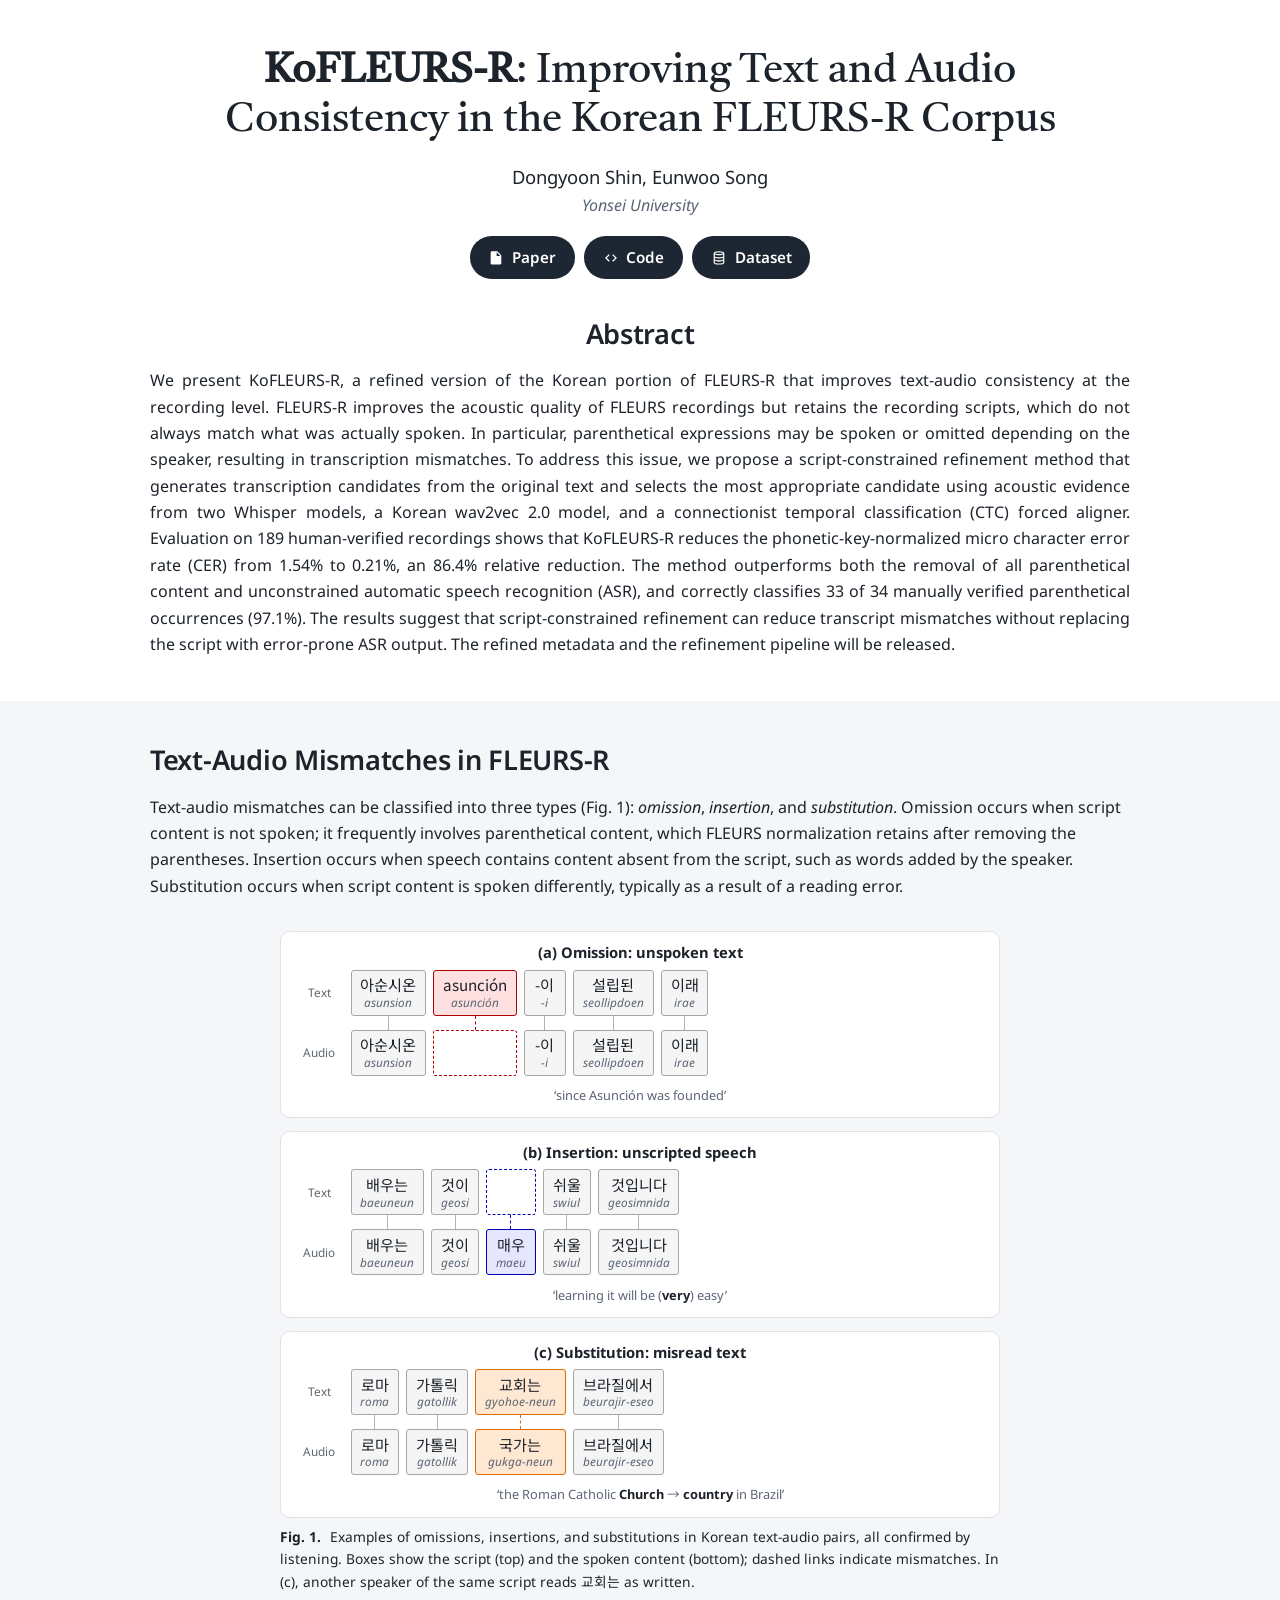
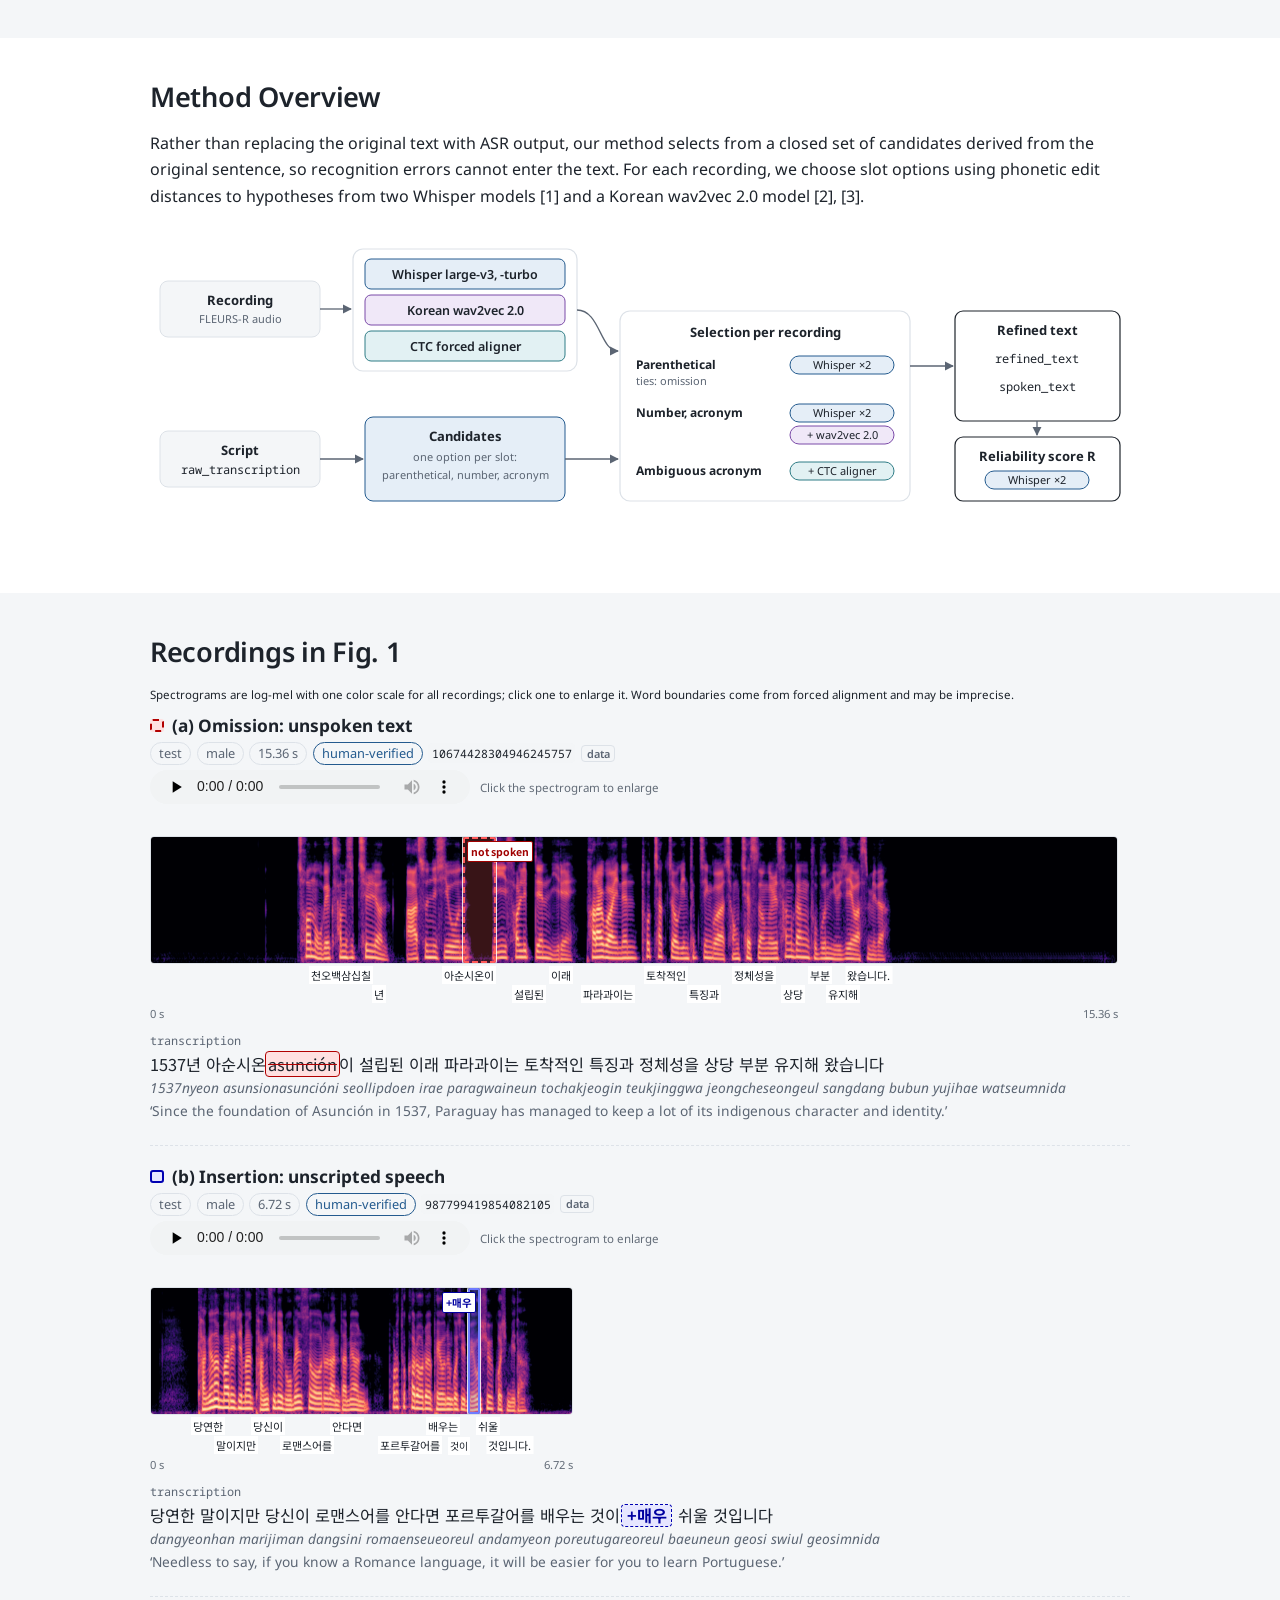
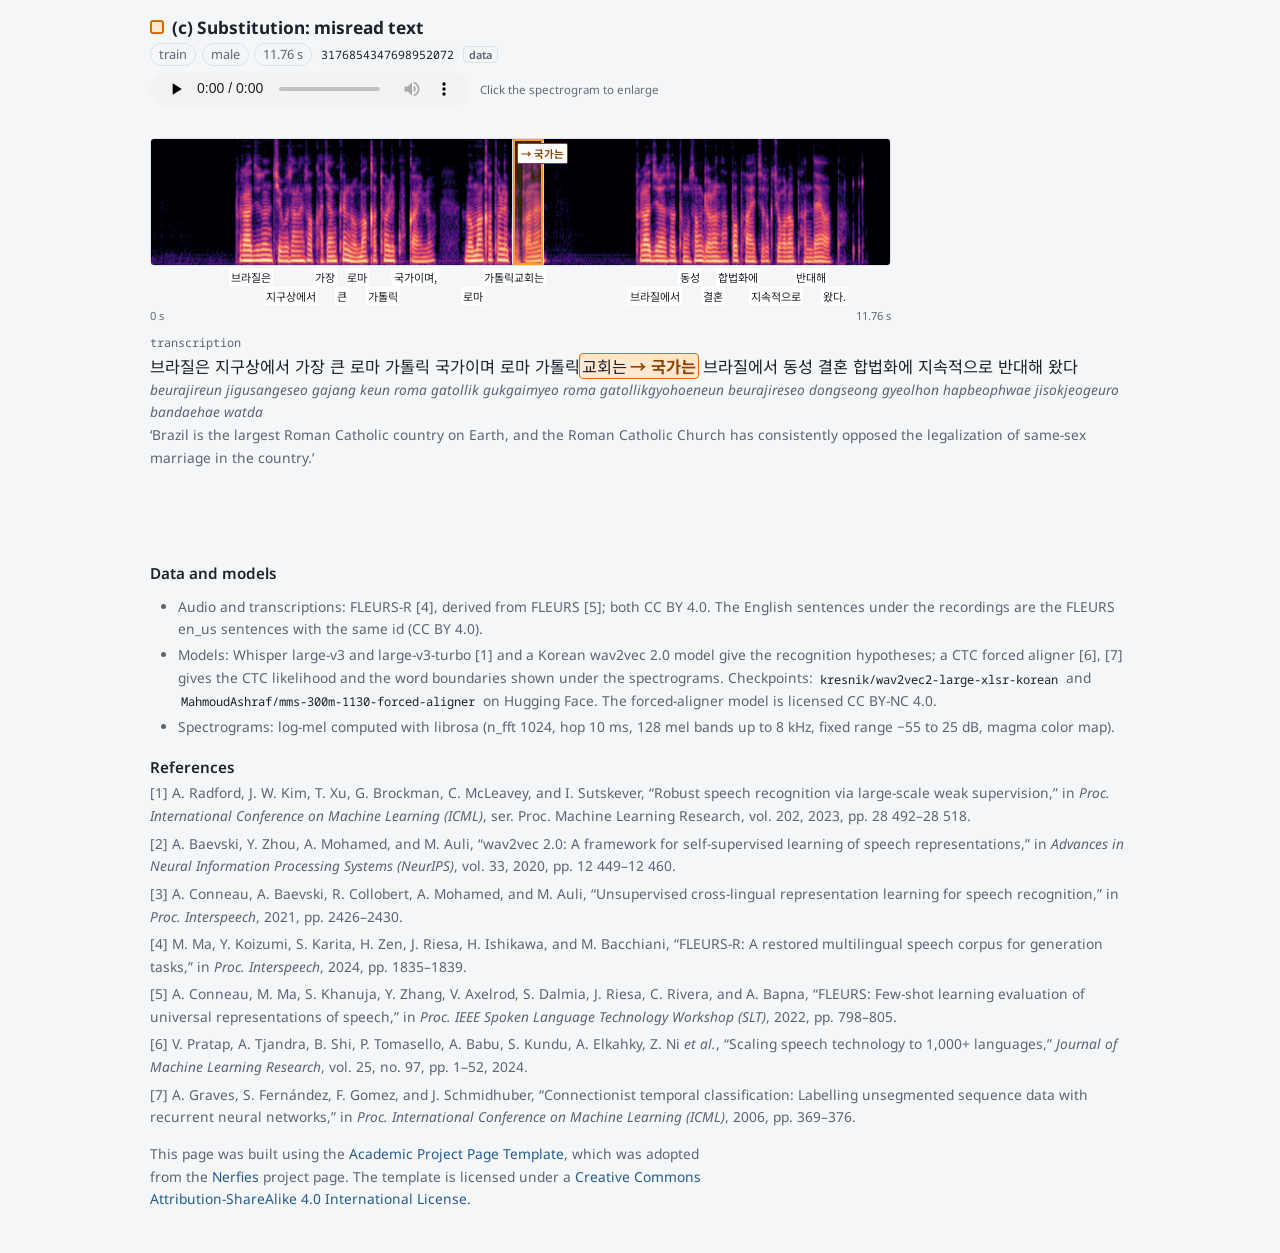
==== commit 010ce76d: "Fig. 1 panel title (omission / insertion / substitution) above each recording Co-Authored-By: Claude" ====
--- a/index.html
+++ b/index.html
@@ -196,7 +196,7 @@
   <div class="container is-max-desktop content">
     <h2 class="title is-3">Recordings in Fig. 1</h2>
     <p class="spec-hint" style="max-width: none">Spectrograms are log-mel with one color scale for all recordings; click one to enlarge it. Word boundaries come from forced alignment and may be imprecise.</p>
-    <div id="fig1-listen" data-nonpaper="example data"><div class="rec"><div class="rec-meta"><span class="who">(a)</span><span class="pill">test</span><span class="pill">male</span><span class="pill num">15.36 s</span><span class="pill ok" title="one of the 189 human-verified test recordings">human-verified</span><span class="mono rec-id">10674428304946245757</span><span class="data-tag" title="value from the KoFLEURS-R data files, not from the paper">data</span></div><div class="listen"><div class="audio-row"><audio controls="" preload="none" src="static/audio/10674428304946245757.mp3" aria-label="Audio of recording 10674428304946245757"></audio><span class="spec-hint">Click the spectrogram to enlarge</span></div><figure class="spec" data-rec="10674428304946245757" data-dur="15.36" style="--dur: 15.36"><div class="spec-scroll"><div class="spec-canvas" role="button" tabindex="0" aria-label="Enlarge the spectrogram of recording 10674428304946245757"><div class="spec-img"><img src="static/spectrograms/10674428304946245757.png" alt="Log-mel spectrogram of recording 10674428304946245757 (15.36 s)" width="3072" height="256"><div class="spec-box omission" style="left: 32.29%; width: 3.39%" title="not spoken"><span class="tag">not spoken</span></div><div class="playhead"></div></div><div class="spec-words" aria-hidden="true"><div class="wd" style="left: 15.1%; width: 7.94%; top: 0px" title="천오백삼십칠 (cheonobaeksamsipchil)  2.32–3.54 s"><span class="ko">천오백삼십칠</span></div><div class="wd" style="left: 23.05%; width: 1.17%; top: 19px" title="년 (nyeon)  3.54–3.72 s"><span class="ko">년</span></div><div class="wd" style="left: 26.82%; width: 8.98%; top: 0px" title="아순시온이 (asunsioni)  4.12–5.50 s"><span class="ko">아순시온이</span></div><div class="wd" style="left: 37.11%; width: 3.78%; top: 19px" title="설립된 (seollipdoen)  5.70–6.28 s"><span class="ko">설립된</span></div><div class="wd" style="left: 41.8%; width: 1.3%; top: 0px" title="이래 (irae)  6.42–6.62 s"><span class="ko">이래</span></div><div class="wd" style="left: 45.05%; width: 4.56%; top: 19px" title="파라과이는 (paragwaineun)  6.92–7.62 s"><span class="ko">파라과이는</span></div><div class="wd" style="left: 50.65%; width: 4.95%; top: 0px" title="토착적인 (tochakjeogin)  7.78–8.54 s"><span class="ko">토착적인</span></div><div class="wd" style="left: 55.73%; width: 3.12%; top: 19px" title="특징과 (teukjinggwa)  8.56–9.04 s"><span class="ko">특징과</span></div><div class="wd" style="left: 59.51%; width: 5.21%; top: 0px" title="정체성을 (jeongcheseongeul)  9.14–9.94 s"><span class="ko">정체성을</span></div><div class="wd" style="left: 65.1%; width: 2.6%; top: 19px" title="상당 (sangdang)  10.00–10.40 s"><span class="ko">상당</span></div><div class="wd" style="left: 68.23%; width: 1.95%; top: 0px" title="부분 (bubun)  10.48–10.78 s"><span class="ko">부분</span></div><div class="wd" style="left: 70.57%; width: 2.08%; top: 19px" title="유지해 (yujihae)  10.84–11.16 s"><span class="ko">유지해</span></div><div class="wd" style="left: 72.79%; width: 2.99%; top: 0px" title="왔습니다. (watseumnida.)  11.18–11.64 s"><span class="ko">왔습니다.</span></div></div></div><div class="spec-axis"><span>0 s</span><span>15.36 s</span></div></div></figure></div><div class="field"><span class="fname">transcription</span><div class="ko" lang="ko">1537년 아순시온<span class="mk omission" title="in the script, not spoken">asunción</span>이 설립된 이래 파라과이는 토착적인 특징과 정체성을 상당 부분 유지해 왔습니다</div><span class="rr" lang="ko-Latn">1537nyeon asunsionasuncióni seollipdoen irae paragwaineun tochakjeogin teukjinggwa jeongcheseongeul sangdang bubun yujihae watseumnida</span><span class="en">‘Since the foundation of Asunción in 1537, Paraguay has managed to keep a lot of its indigenous character and identity.’</span></div></div><div class="rec"><div class="rec-meta"><span class="who">(b)</span><span class="pill">test</span><span class="pill">male</span><span class="pill num">6.72 s</span><span class="pill ok" title="one of the 189 human-verified test recordings">human-verified</span><span class="mono rec-id">987799419854082105</span><span class="data-tag" title="value from the KoFLEURS-R data files, not from the paper">data</span></div><div class="listen"><div class="audio-row"><audio controls="" preload="none" src="static/audio/987799419854082105.mp3" aria-label="Audio of recording 987799419854082105"></audio><span class="spec-hint">Click the spectrogram to enlarge</span></div><figure class="spec" data-rec="987799419854082105" data-dur="6.72" style="--dur: 6.72"><div class="spec-scroll"><div class="spec-canvas" role="button" tabindex="0" aria-label="Enlarge the spectrogram of recording 987799419854082105"><div class="spec-img"><img src="static/spectrograms/987799419854082105.png" alt="Log-mel spectrogram of recording 987799419854082105 (6.72 s)" width="1344" height="256"><div class="spec-box insertion tag-right" style="left: 75.3%; width: 2.68%" title="+매우"><span class="tag">+매우</span></div><div class="playhead"></div></div><div class="spec-words" aria-hidden="true"><div class="wd" style="left: 11.01%; width: 5.36%; top: 0px" title="당연한 (dangyeonhan)  0.74–1.10 s"><span class="ko">당연한</span></div><div class="wd" style="left: 16.96%; width: 6.85%; top: 19px" title="말이지만 (marijiman)  1.14–1.60 s"><span class="ko">말이지만</span></div><div class="wd" style="left: 24.7%; width: 6.25%; top: 0px" title="당신이 (dangsini)  1.66–2.08 s"><span class="ko">당신이</span></div><div class="wd" style="left: 31.55%; width: 11.01%; top: 19px" title="로맨스어를 (romaenseueoreul)  2.12–2.86 s"><span class="ko">로맨스어를</span></div><div class="wd" style="left: 43.15%; width: 6.55%; top: 0px" title="안다면 (andamyeon)  2.90–3.34 s"><span class="ko">안다면</span></div><div class="wd" style="left: 56.25%; width: 10.12%; top: 19px" title="포르투갈어를 (poreutugareoreul)  3.78–4.46 s"><span class="ko">포르투갈어를</span></div><div class="wd" style="left: 66.96%; width: 4.46%; top: 0px" title="배우는 (baeuneun)  4.50–4.80 s"><span class="ko">배우는</span></div><div class="wd" style="left: 71.73%; width: 2.68%; top: 19px" title="것이 (geosi)  4.82–5.00 s"><span class="ko">것이</span></div><div class="wd" style="left: 78.57%; width: 2.38%; top: 0px" title="쉬울 (swiul)  5.28–5.44 s"><span class="ko">쉬울</span></div><div class="wd" style="left: 81.85%; width: 6.25%; top: 19px" title="것입니다. (geosimnida.)  5.50–5.92 s"><span class="ko">것입니다.</span></div></div></div><div class="spec-axis"><span>0 s</span><span>6.72 s</span></div></div></figure></div><div class="field"><span class="fname">transcription</span><div class="ko" lang="ko">당연한 말이지만 당신이 로맨스어를 안다면 포르투갈어를 배우는 것이<span class="mk insertion" title="spoken, not in the script">+매우</span> 쉬울 것입니다</div><span class="rr" lang="ko-Latn">dangyeonhan marijiman dangsini romaenseueoreul andamyeon poreutugareoreul baeuneun geosi swiul geosimnida</span><span class="en">‘Needless to say, if you know a Romance language, it will be easier for you to learn Portuguese.’</span></div></div><div class="rec"><div class="rec-meta"><span class="who">(c)</span><span class="pill">train</span><span class="pill">male</span><span class="pill num">11.76 s</span><span class="mono rec-id">3176854347698952072</span><span class="data-tag" title="value from the KoFLEURS-R data files, not from the paper">data</span></div><div class="listen"><div class="audio-row"><audio controls="" preload="none" src="static/audio/3176854347698952072.mp3" aria-label="Audio of recording 3176854347698952072"></audio><span class="spec-hint">Click the spectrogram to enlarge</span></div><figure class="spec" data-rec="3176854347698952072" data-dur="11.76" style="--dur: 11.76"><div class="spec-scroll"><div class="spec-canvas" role="button" tabindex="0" aria-label="Enlarge the spectrogram of recording 3176854347698952072"><div class="spec-img"><img src="static/spectrograms/3176854347698952072.png" alt="Log-mel spectrogram of recording 3176854347698952072 (11.76 s)" width="2352" height="256"><div class="spec-box substitution" style="left: 48.98%; width: 4.08%" title="→ 국가는"><span class="tag">→ 국가는</span></div><div class="playhead"></div></div><div class="spec-words" aria-hidden="true"><div class="wd" style="left: 11.22%; width: 4.76%; top: 0px" title="브라질은 (beurajireun)  1.32–1.88 s"><span class="ko">브라질은</span></div><div class="wd" style="left: 16.5%; width: 5.1%; top: 19px" title="지구상에서 (jigusangeseo)  1.94–2.54 s"><span class="ko">지구상에서</span></div><div class="wd" style="left: 22.28%; width: 2.72%; top: 0px" title="가장 (gajang)  2.62–2.94 s"><span class="ko">가장</span></div><div class="wd" style="left: 25.34%; width: 1.19%; top: 19px" title="큰 (keun)  2.98–3.12 s"><span class="ko">큰</span></div><div class="wd" style="left: 27.04%; width: 1.87%; top: 0px" title="로마 (roma)  3.18–3.40 s"><span class="ko">로마</span></div><div class="wd" style="left: 29.59%; width: 3.74%; top: 19px" title="가톨릭 (gatollik)  3.48–3.92 s"><span class="ko">가톨릭</span></div><div class="wd" style="left: 33.5%; width: 4.59%; top: 0px" title="국가이며, (gukgaimyeo,)  3.94–4.48 s"><span class="ko">국가이며,</span></div><div class="wd" style="left: 42.69%; width: 1.87%; top: 19px" title="로마 (roma)  5.02–5.24 s"><span class="ko">로마</span></div><div class="wd" style="left: 45.07%; width: 7.99%; top: 0px" title="가톨릭교회는 (gatollikgyohoeneun)  5.30–6.24 s"><span class="ko">가톨릭교회는</span></div><div class="wd" style="left: 65.48%; width: 5.27%; top: 19px" title="브라질에서 (beurajireseo)  7.70–8.32 s"><span class="ko">브라질에서</span></div><div class="wd" style="left: 71.26%; width: 3.23%; top: 0px" title="동성 (dongseong)  8.38–8.76 s"><span class="ko">동성</span></div><div class="wd" style="left: 74.83%; width: 2.21%; top: 19px" title="결혼 (gyeolhon)  8.80–9.06 s"><span class="ko">결혼</span></div><div class="wd" style="left: 77.38%; width: 4.08%; top: 0px" title="합법화에 (hapbeophwae)  9.10–9.58 s"><span class="ko">합법화에</span></div><div class="wd" style="left: 82.14%; width: 4.59%; top: 19px" title="지속적으로 (jisokjeogeuro)  9.66–10.20 s"><span class="ko">지속적으로</span></div><div class="wd" style="left: 87.41%; width: 3.57%; top: 0px" title="반대해 (bandaehae)  10.28–10.70 s"><span class="ko">반대해</span></div><div class="wd" style="left: 91.16%; width: 2.38%; top: 19px" title="왔다. (watda.)  10.72–11.00 s"><span class="ko">왔다.</span></div></div></div><div class="spec-axis"><span>0 s</span><span>11.76 s</span></div></div></figure></div><div class="field"><span class="fname">transcription</span><div class="ko" lang="ko">브라질은 지구상에서 가장 큰 로마 가톨릭 국가이며 로마 가톨릭<span class="mk substitution" title="misread">교회는<span class="mk-heard">→ 국가는</span></span> 브라질에서 동성 결혼 합법화에 지속적으로 반대해 왔다</div><span class="rr" lang="ko-Latn">beurajireun jigusangeseo gajang keun roma gatollik gukgaimyeo roma gatollikgyohoeneun beurajireseo dongseong gyeolhon hapbeophwae jisokjeogeuro bandaehae watda</span><span class="en">‘Brazil is the largest Roman Catholic country on Earth, and the Roman Catholic Church has consistently opposed the legalization of same-sex marriage in the country.’</span></div></div></div>
+    <div id="fig1-listen" data-nonpaper="example data"><div class="rec"><h3 class="rec-type omit" data-pdf-fig="(a) Omission: unspoken text">(a) Omission: unspoken text</h3><div class="rec-meta"><span class="pill">test</span><span class="pill">male</span><span class="pill num">15.36 s</span><span class="pill ok" title="one of the 189 human-verified test recordings">human-verified</span><span class="mono rec-id">10674428304946245757</span><span class="data-tag" title="value from the KoFLEURS-R data files, not from the paper">data</span></div><div class="listen"><div class="audio-row"><audio controls="" preload="none" src="static/audio/10674428304946245757.mp3" aria-label="Audio of recording 10674428304946245757"></audio><span class="spec-hint">Click the spectrogram to enlarge</span></div><figure class="spec" data-rec="10674428304946245757" data-dur="15.36" style="--dur: 15.36"><div class="spec-scroll"><div class="spec-canvas" role="button" tabindex="0" aria-label="Enlarge the spectrogram of recording 10674428304946245757"><div class="spec-img"><img src="static/spectrograms/10674428304946245757.png" alt="Log-mel spectrogram of recording 10674428304946245757 (15.36 s)" width="3072" height="256"><div class="spec-box omission" style="left: 32.29%; width: 3.39%" title="not spoken"><span class="tag">not spoken</span></div><div class="playhead"></div></div><div class="spec-words" aria-hidden="true"><div class="wd" style="left: 15.1%; width: 7.94%; top: 0px" title="천오백삼십칠 (cheonobaeksamsipchil)  2.32–3.54 s"><span class="ko">천오백삼십칠</span></div><div class="wd" style="left: 23.05%; width: 1.17%; top: 19px" title="년 (nyeon)  3.54–3.72 s"><span class="ko">년</span></div><div class="wd" style="left: 26.82%; width: 8.98%; top: 0px" title="아순시온이 (asunsioni)  4.12–5.50 s"><span class="ko">아순시온이</span></div><div class="wd" style="left: 37.11%; width: 3.78%; top: 19px" title="설립된 (seollipdoen)  5.70–6.28 s"><span class="ko">설립된</span></div><div class="wd" style="left: 41.8%; width: 1.3%; top: 0px" title="이래 (irae)  6.42–6.62 s"><span class="ko">이래</span></div><div class="wd" style="left: 45.05%; width: 4.56%; top: 19px" title="파라과이는 (paragwaineun)  6.92–7.62 s"><span class="ko">파라과이는</span></div><div class="wd" style="left: 50.65%; width: 4.95%; top: 0px" title="토착적인 (tochakjeogin)  7.78–8.54 s"><span class="ko">토착적인</span></div><div class="wd" style="left: 55.73%; width: 3.12%; top: 19px" title="특징과 (teukjinggwa)  8.56–9.04 s"><span class="ko">특징과</span></div><div class="wd" style="left: 59.51%; width: 5.21%; top: 0px" title="정체성을 (jeongcheseongeul)  9.14–9.94 s"><span class="ko">정체성을</span></div><div class="wd" style="left: 65.1%; width: 2.6%; top: 19px" title="상당 (sangdang)  10.00–10.40 s"><span class="ko">상당</span></div><div class="wd" style="left: 68.23%; width: 1.95%; top: 0px" title="부분 (bubun)  10.48–10.78 s"><span class="ko">부분</span></div><div class="wd" style="left: 70.57%; width: 2.08%; top: 19px" title="유지해 (yujihae)  10.84–11.16 s"><span class="ko">유지해</span></div><div class="wd" style="left: 72.79%; width: 2.99%; top: 0px" title="왔습니다. (watseumnida.)  11.18–11.64 s"><span class="ko">왔습니다.</span></div></div></div><div class="spec-axis"><span>0 s</span><span>15.36 s</span></div></div></figure></div><div class="field"><span class="fname">transcription</span><div class="ko" lang="ko">1537년 아순시온<span class="mk omission" title="in the script, not spoken">asunción</span>이 설립된 이래 파라과이는 토착적인 특징과 정체성을 상당 부분 유지해 왔습니다</div><span class="rr" lang="ko-Latn">1537nyeon asunsionasuncióni seollipdoen irae paragwaineun tochakjeogin teukjinggwa jeongcheseongeul sangdang bubun yujihae watseumnida</span><span class="en">‘Since the foundation of Asunción in 1537, Paraguay has managed to keep a lot of its indigenous character and identity.’</span></div></div><div class="rec"><h3 class="rec-type ins" data-pdf-fig="(b) Insertion: unscripted speech">(b) Insertion: unscripted speech</h3><div class="rec-meta"><span class="pill">test</span><span class="pill">male</span><span class="pill num">6.72 s</span><span class="pill ok" title="one of the 189 human-verified test recordings">human-verified</span><span class="mono rec-id">987799419854082105</span><span class="data-tag" title="value from the KoFLEURS-R data files, not from the paper">data</span></div><div class="listen"><div class="audio-row"><audio controls="" preload="none" src="static/audio/987799419854082105.mp3" aria-label="Audio of recording 987799419854082105"></audio><span class="spec-hint">Click the spectrogram to enlarge</span></div><figure class="spec" data-rec="987799419854082105" data-dur="6.72" style="--dur: 6.72"><div class="spec-scroll"><div class="spec-canvas" role="button" tabindex="0" aria-label="Enlarge the spectrogram of recording 987799419854082105"><div class="spec-img"><img src="static/spectrograms/987799419854082105.png" alt="Log-mel spectrogram of recording 987799419854082105 (6.72 s)" width="1344" height="256"><div class="spec-box insertion tag-right" style="left: 75.3%; width: 2.68%" title="+매우"><span class="tag">+매우</span></div><div class="playhead"></div></div><div class="spec-words" aria-hidden="true"><div class="wd" style="left: 11.01%; width: 5.36%; top: 0px" title="당연한 (dangyeonhan)  0.74–1.10 s"><span class="ko">당연한</span></div><div class="wd" style="left: 16.96%; width: 6.85%; top: 19px" title="말이지만 (marijiman)  1.14–1.60 s"><span class="ko">말이지만</span></div><div class="wd" style="left: 24.7%; width: 6.25%; top: 0px" title="당신이 (dangsini)  1.66–2.08 s"><span class="ko">당신이</span></div><div class="wd" style="left: 31.55%; width: 11.01%; top: 19px" title="로맨스어를 (romaenseueoreul)  2.12–2.86 s"><span class="ko">로맨스어를</span></div><div class="wd" style="left: 43.15%; width: 6.55%; top: 0px" title="안다면 (andamyeon)  2.90–3.34 s"><span class="ko">안다면</span></div><div class="wd" style="left: 56.25%; width: 10.12%; top: 19px" title="포르투갈어를 (poreutugareoreul)  3.78–4.46 s"><span class="ko">포르투갈어를</span></div><div class="wd" style="left: 66.96%; width: 4.46%; top: 0px" title="배우는 (baeuneun)  4.50–4.80 s"><span class="ko">배우는</span></div><div class="wd" style="left: 71.73%; width: 2.68%; top: 19px" title="것이 (geosi)  4.82–5.00 s"><span class="ko">것이</span></div><div class="wd" style="left: 78.57%; width: 2.38%; top: 0px" title="쉬울 (swiul)  5.28–5.44 s"><span class="ko">쉬울</span></div><div class="wd" style="left: 81.85%; width: 6.25%; top: 19px" title="것입니다. (geosimnida.)  5.50–5.92 s"><span class="ko">것입니다.</span></div></div></div><div class="spec-axis"><span>0 s</span><span>6.72 s</span></div></div></figure></div><div class="field"><span class="fname">transcription</span><div class="ko" lang="ko">당연한 말이지만 당신이 로맨스어를 안다면 포르투갈어를 배우는 것이<span class="mk insertion" title="spoken, not in the script">+매우</span> 쉬울 것입니다</div><span class="rr" lang="ko-Latn">dangyeonhan marijiman dangsini romaenseueoreul andamyeon poreutugareoreul baeuneun geosi swiul geosimnida</span><span class="en">‘Needless to say, if you know a Romance language, it will be easier for you to learn Portuguese.’</span></div></div><div class="rec"><h3 class="rec-type sub" data-pdf-fig="(c) Substitution: misread text">(c) Substitution: misread text</h3><div class="rec-meta"><span class="pill">train</span><span class="pill">male</span><span class="pill num">11.76 s</span><span class="mono rec-id">3176854347698952072</span><span class="data-tag" title="value from the KoFLEURS-R data files, not from the paper">data</span></div><div class="listen"><div class="audio-row"><audio controls="" preload="none" src="static/audio/3176854347698952072.mp3" aria-label="Audio of recording 3176854347698952072"></audio><span class="spec-hint">Click the spectrogram to enlarge</span></div><figure class="spec" data-rec="3176854347698952072" data-dur="11.76" style="--dur: 11.76"><div class="spec-scroll"><div class="spec-canvas" role="button" tabindex="0" aria-label="Enlarge the spectrogram of recording 3176854347698952072"><div class="spec-img"><img src="static/spectrograms/3176854347698952072.png" alt="Log-mel spectrogram of recording 3176854347698952072 (11.76 s)" width="2352" height="256"><div class="spec-box substitution" style="left: 48.98%; width: 4.08%" title="→ 국가는"><span class="tag">→ 국가는</span></div><div class="playhead"></div></div><div class="spec-words" aria-hidden="true"><div class="wd" style="left: 11.22%; width: 4.76%; top: 0px" title="브라질은 (beurajireun)  1.32–1.88 s"><span class="ko">브라질은</span></div><div class="wd" style="left: 16.5%; width: 5.1%; top: 19px" title="지구상에서 (jigusangeseo)  1.94–2.54 s"><span class="ko">지구상에서</span></div><div class="wd" style="left: 22.28%; width: 2.72%; top: 0px" title="가장 (gajang)  2.62–2.94 s"><span class="ko">가장</span></div><div class="wd" style="left: 25.34%; width: 1.19%; top: 19px" title="큰 (keun)  2.98–3.12 s"><span class="ko">큰</span></div><div class="wd" style="left: 27.04%; width: 1.87%; top: 0px" title="로마 (roma)  3.18–3.40 s"><span class="ko">로마</span></div><div class="wd" style="left: 29.59%; width: 3.74%; top: 19px" title="가톨릭 (gatollik)  3.48–3.92 s"><span class="ko">가톨릭</span></div><div class="wd" style="left: 33.5%; width: 4.59%; top: 0px" title="국가이며, (gukgaimyeo,)  3.94–4.48 s"><span class="ko">국가이며,</span></div><div class="wd" style="left: 42.69%; width: 1.87%; top: 19px" title="로마 (roma)  5.02–5.24 s"><span class="ko">로마</span></div><div class="wd" style="left: 45.07%; width: 7.99%; top: 0px" title="가톨릭교회는 (gatollikgyohoeneun)  5.30–6.24 s"><span class="ko">가톨릭교회는</span></div><div class="wd" style="left: 65.48%; width: 5.27%; top: 19px" title="브라질에서 (beurajireseo)  7.70–8.32 s"><span class="ko">브라질에서</span></div><div class="wd" style="left: 71.26%; width: 3.23%; top: 0px" title="동성 (dongseong)  8.38–8.76 s"><span class="ko">동성</span></div><div class="wd" style="left: 74.83%; width: 2.21%; top: 19px" title="결혼 (gyeolhon)  8.80–9.06 s"><span class="ko">결혼</span></div><div class="wd" style="left: 77.38%; width: 4.08%; top: 0px" title="합법화에 (hapbeophwae)  9.10–9.58 s"><span class="ko">합법화에</span></div><div class="wd" style="left: 82.14%; width: 4.59%; top: 19px" title="지속적으로 (jisokjeogeuro)  9.66–10.20 s"><span class="ko">지속적으로</span></div><div class="wd" style="left: 87.41%; width: 3.57%; top: 0px" title="반대해 (bandaehae)  10.28–10.70 s"><span class="ko">반대해</span></div><div class="wd" style="left: 91.16%; width: 2.38%; top: 19px" title="왔다. (watda.)  10.72–11.00 s"><span class="ko">왔다.</span></div></div></div><div class="spec-axis"><span>0 s</span><span>11.76 s</span></div></div></figure></div><div class="field"><span class="fname">transcription</span><div class="ko" lang="ko">브라질은 지구상에서 가장 큰 로마 가톨릭 국가이며 로마 가톨릭<span class="mk substitution" title="misread">교회는<span class="mk-heard">→ 국가는</span></span> 브라질에서 동성 결혼 합법화에 지속적으로 반대해 왔다</div><span class="rr" lang="ko-Latn">beurajireun jigusangeseo gajang keun roma gatollik gukgaimyeo roma gatollikgyohoeneun beurajireseo dongseong gyeolhon hapbeophwae jisokjeogeuro bandaehae watda</span><span class="en">‘Brazil is the largest Roman Catholic country on Earth, and the Roman Catholic Church has consistently opposed the legalization of same-sex marriage in the country.’</span></div></div></div>
   </div>
 </section>
 
--- a/static/css/site.css
+++ b/static/css/site.css
@@ -162,7 +162,13 @@
 
 /* ------------------------------------------------------------ Fig. 1 recordings */
 .rec { margin: 0.4rem 0 1rem; min-width: 0; }
-.rec + .rec { border-top: 1px dashed var(--rule); padding-top: 0.8rem; }
+.rec + .rec { border-top: 1px dashed var(--rule); padding-top: 1.1rem; margin-top: 1.4rem; }
+/* mismatch type of each recording: the Fig. 1 panel title with its color */
+.content h3.rec-type { display: flex; align-items: center; gap: 0.5rem; font-size: 1.08rem; font-weight: 700; margin: 0.2rem 0 0.4rem; }
+.rec-type::before { content: ""; flex: none; width: 0.85rem; height: 0.85rem; border-radius: 3px; border: 2px solid; }
+.rec-type.omit::before { border-color: var(--omit); background: var(--omit-bg); border-style: dashed; }
+.rec-type.ins::before { border-color: var(--ins); background: var(--ins-bg); }
+.rec-type.sub::before { border-color: var(--sub); background: var(--sub-bg); }
 .rec-meta { display: flex; flex-wrap: wrap; gap: 0.35rem; align-items: center; margin-bottom: 0.35rem; font-size: 0.8rem; color: var(--muted); }
 .rec-meta .who { font-weight: 700; color: var(--fg); font-size: 0.86rem; }
 .pill { border: 1px solid var(--rule); border-radius: 999px; padding: 0 0.5rem; font-variant-numeric: tabular-nums; white-space: nowrap; }
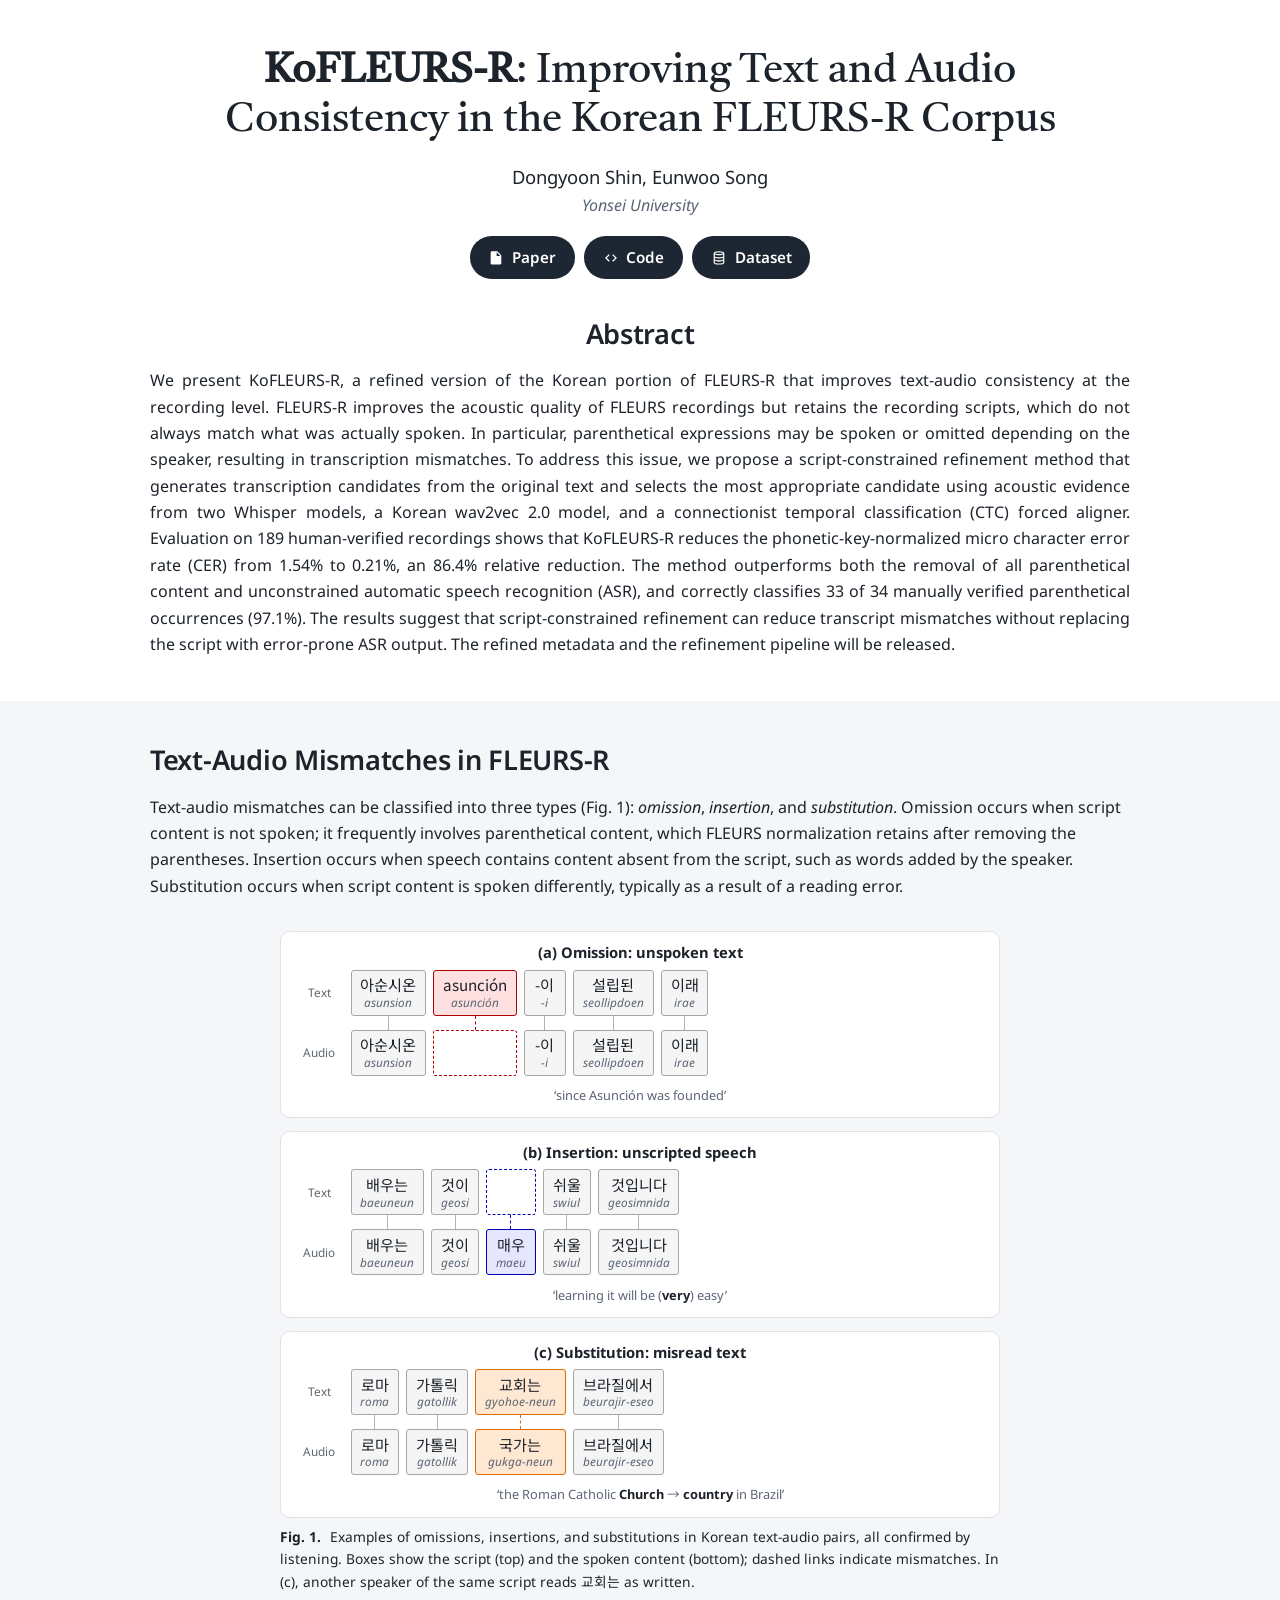
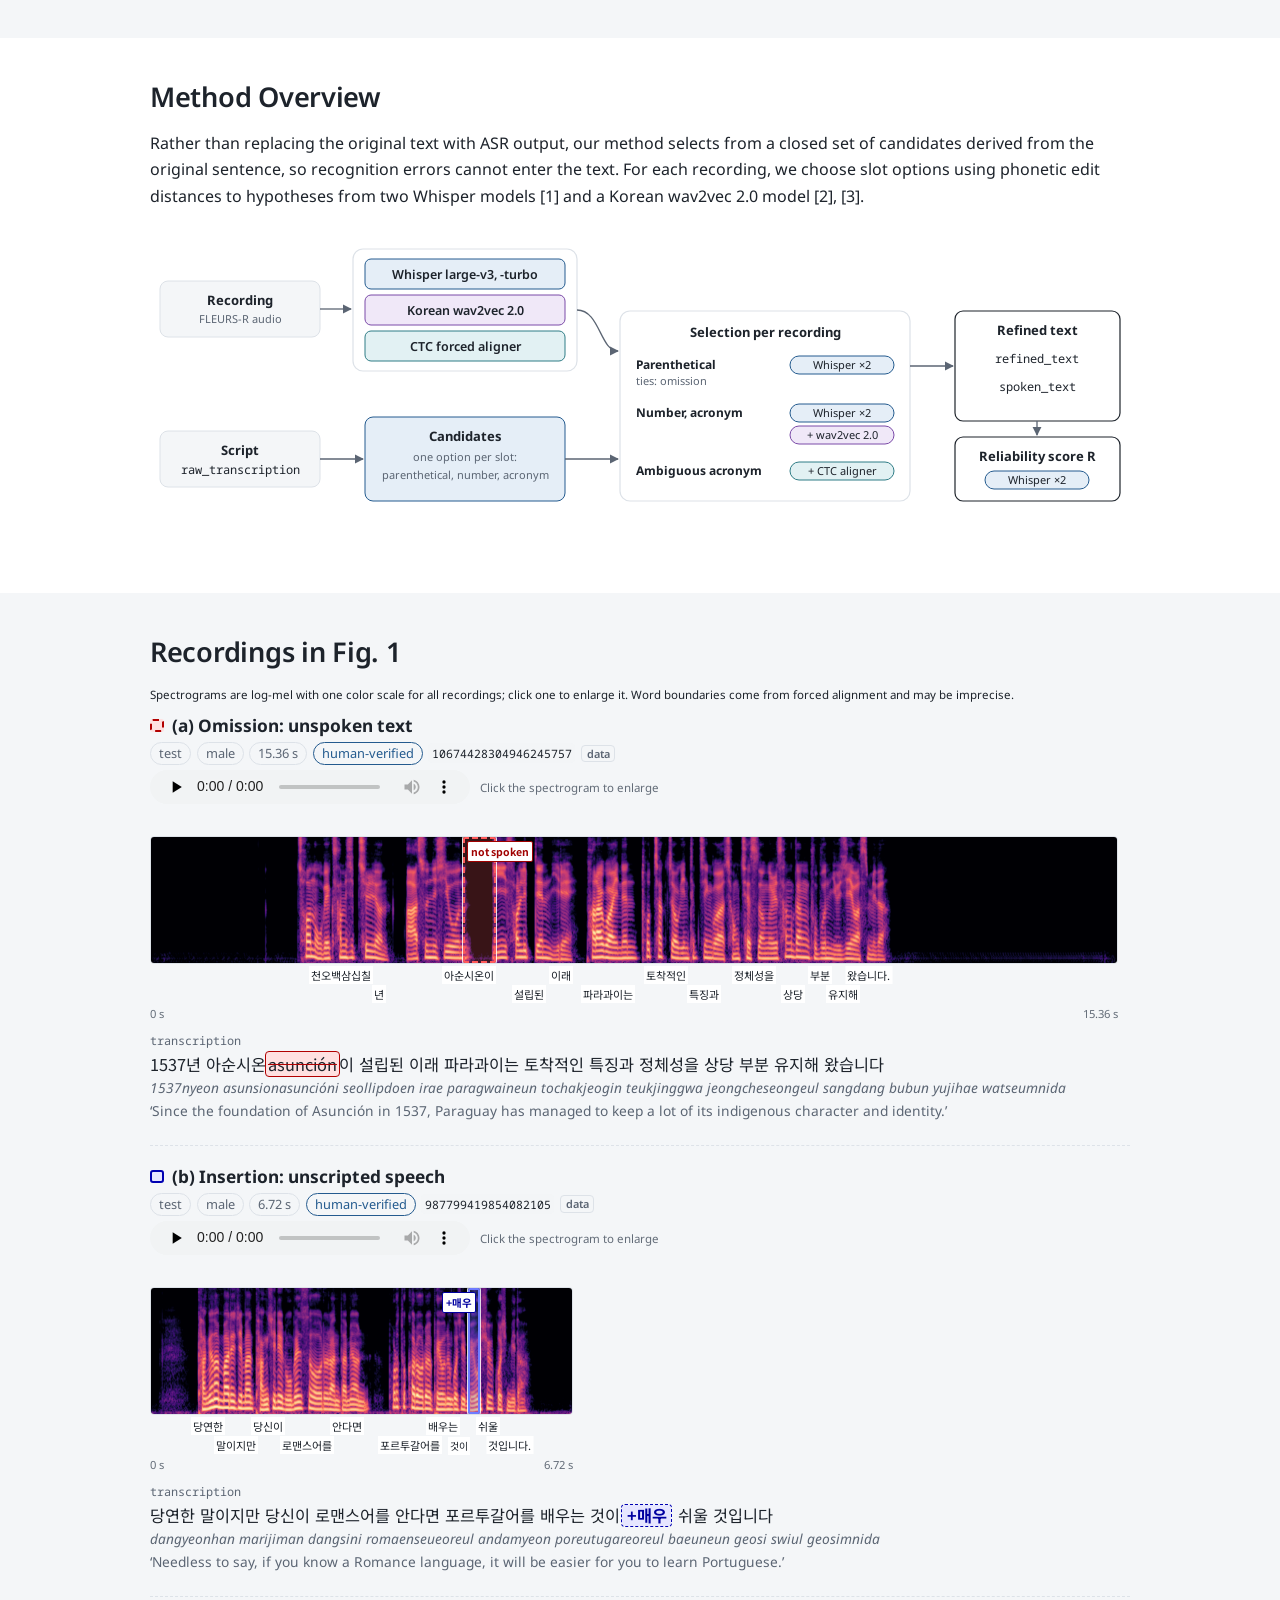
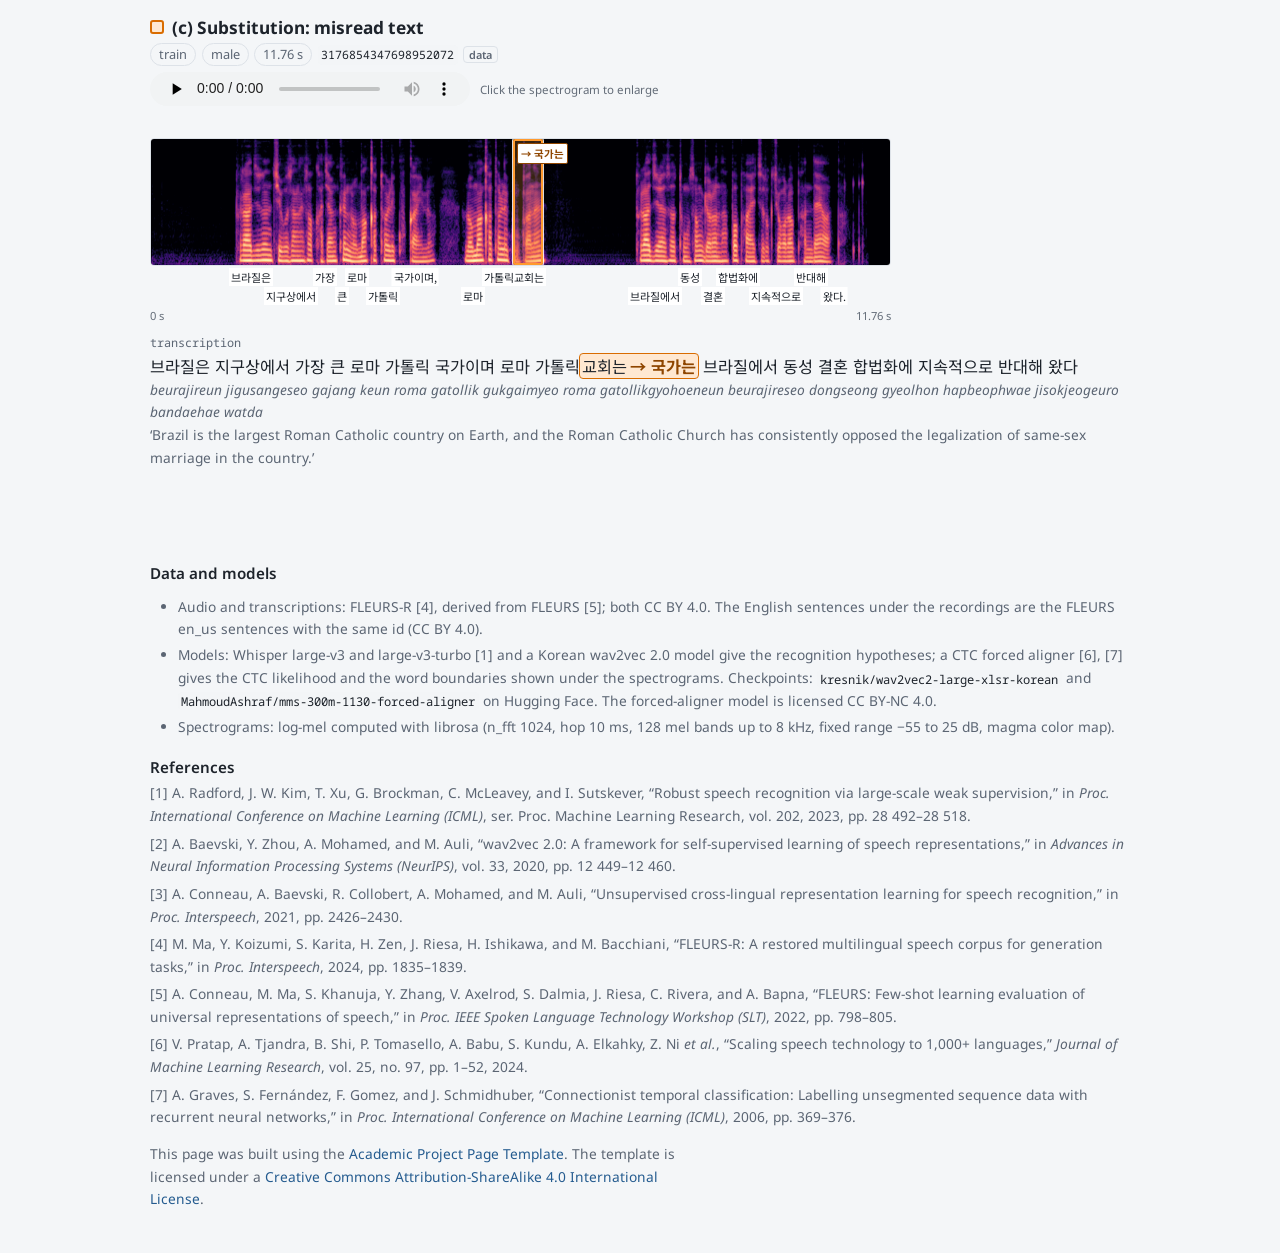
==== commit 2c0db9f2: "Template credit without the Nerfies mention Co-Authored-By: Claude Opus 5.5 <noreply@anthropic.com>" ====
--- a/index.html
+++ b/index.html
@@ -223,7 +223,7 @@
       <li data-pdf="R-5">[6] V. Pratap, A. Tjandra, B. Shi, P. Tomasello, A. Babu, S. Kundu, A. Elkahky, Z. Ni <em>et al.</em>, “Scaling speech technology to 1,000+ languages,” <em>Journal of Machine Learning Research</em>, vol. 25, no. 97, pp. 1–52, 2024.</li>
       <li data-pdf="R-12">[7] A. Graves, S. Fernández, F. Gomez, and J. Schmidhuber, “Connectionist temporal classification: Labelling unsegmented sequence data with recurrent neural networks,” in <em>Proc. International Conference on Machine Learning (ICML)</em>, 2006, pp. 369–376.</li>
     </ul>
-    <p data-nonpaper="template credit">This page was built using the <a href="https://github.com/eliahuhorwitz/Academic-project-page-template" target="_blank" rel="noopener">Academic Project Page Template</a>, which was adopted from the <a href="https://nerfies.github.io" target="_blank" rel="noopener">Nerfies</a> project page. The template is licensed under a <a rel="license noopener" href="https://creativecommons.org/licenses/by-sa/4.0/" target="_blank">Creative Commons Attribution-ShareAlike 4.0 International License</a>.</p>
+    <p data-nonpaper="template credit">This page was built using the <a href="https://github.com/eliahuhorwitz/Academic-project-page-template" target="_blank" rel="noopener">Academic Project Page Template</a>. The template is licensed under a <a rel="license noopener" href="https://creativecommons.org/licenses/by-sa/4.0/" target="_blank">Creative Commons Attribution-ShareAlike 4.0 International License</a>.</p>
   </div>
 </footer>
 
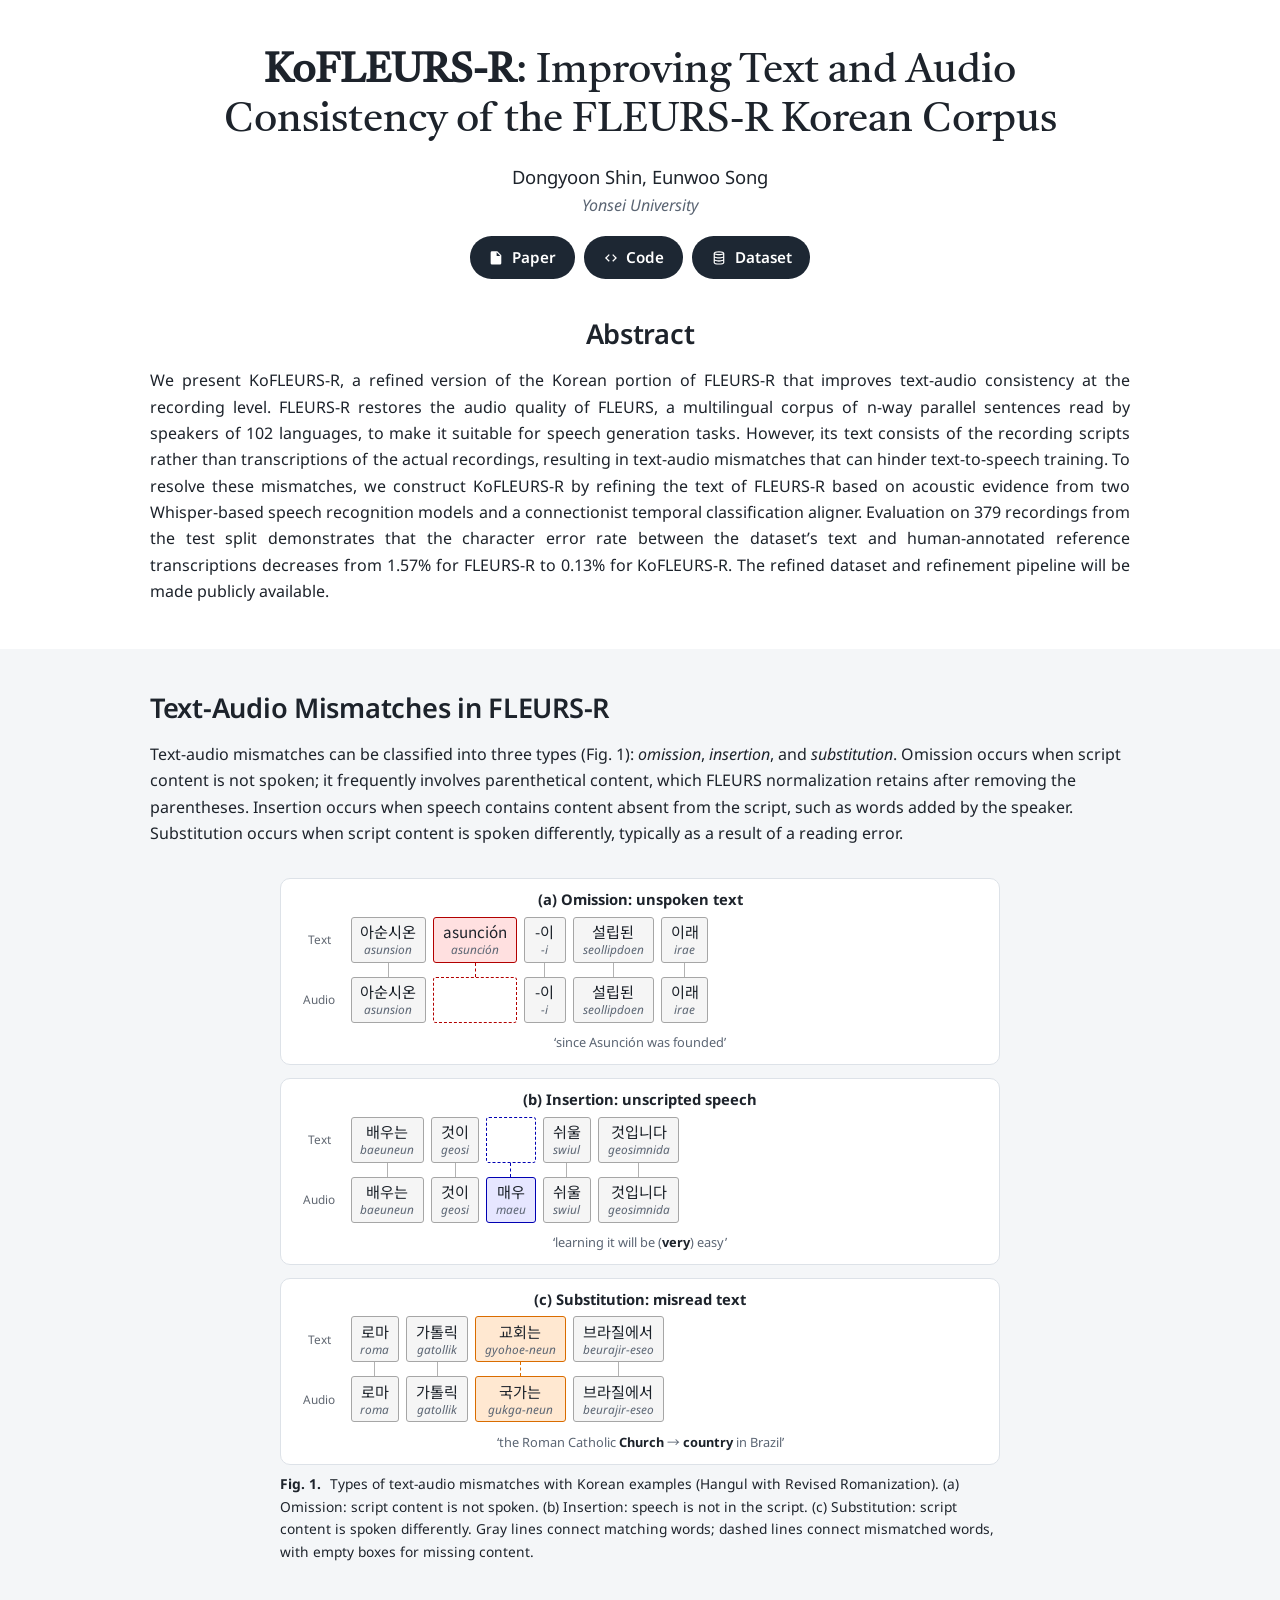
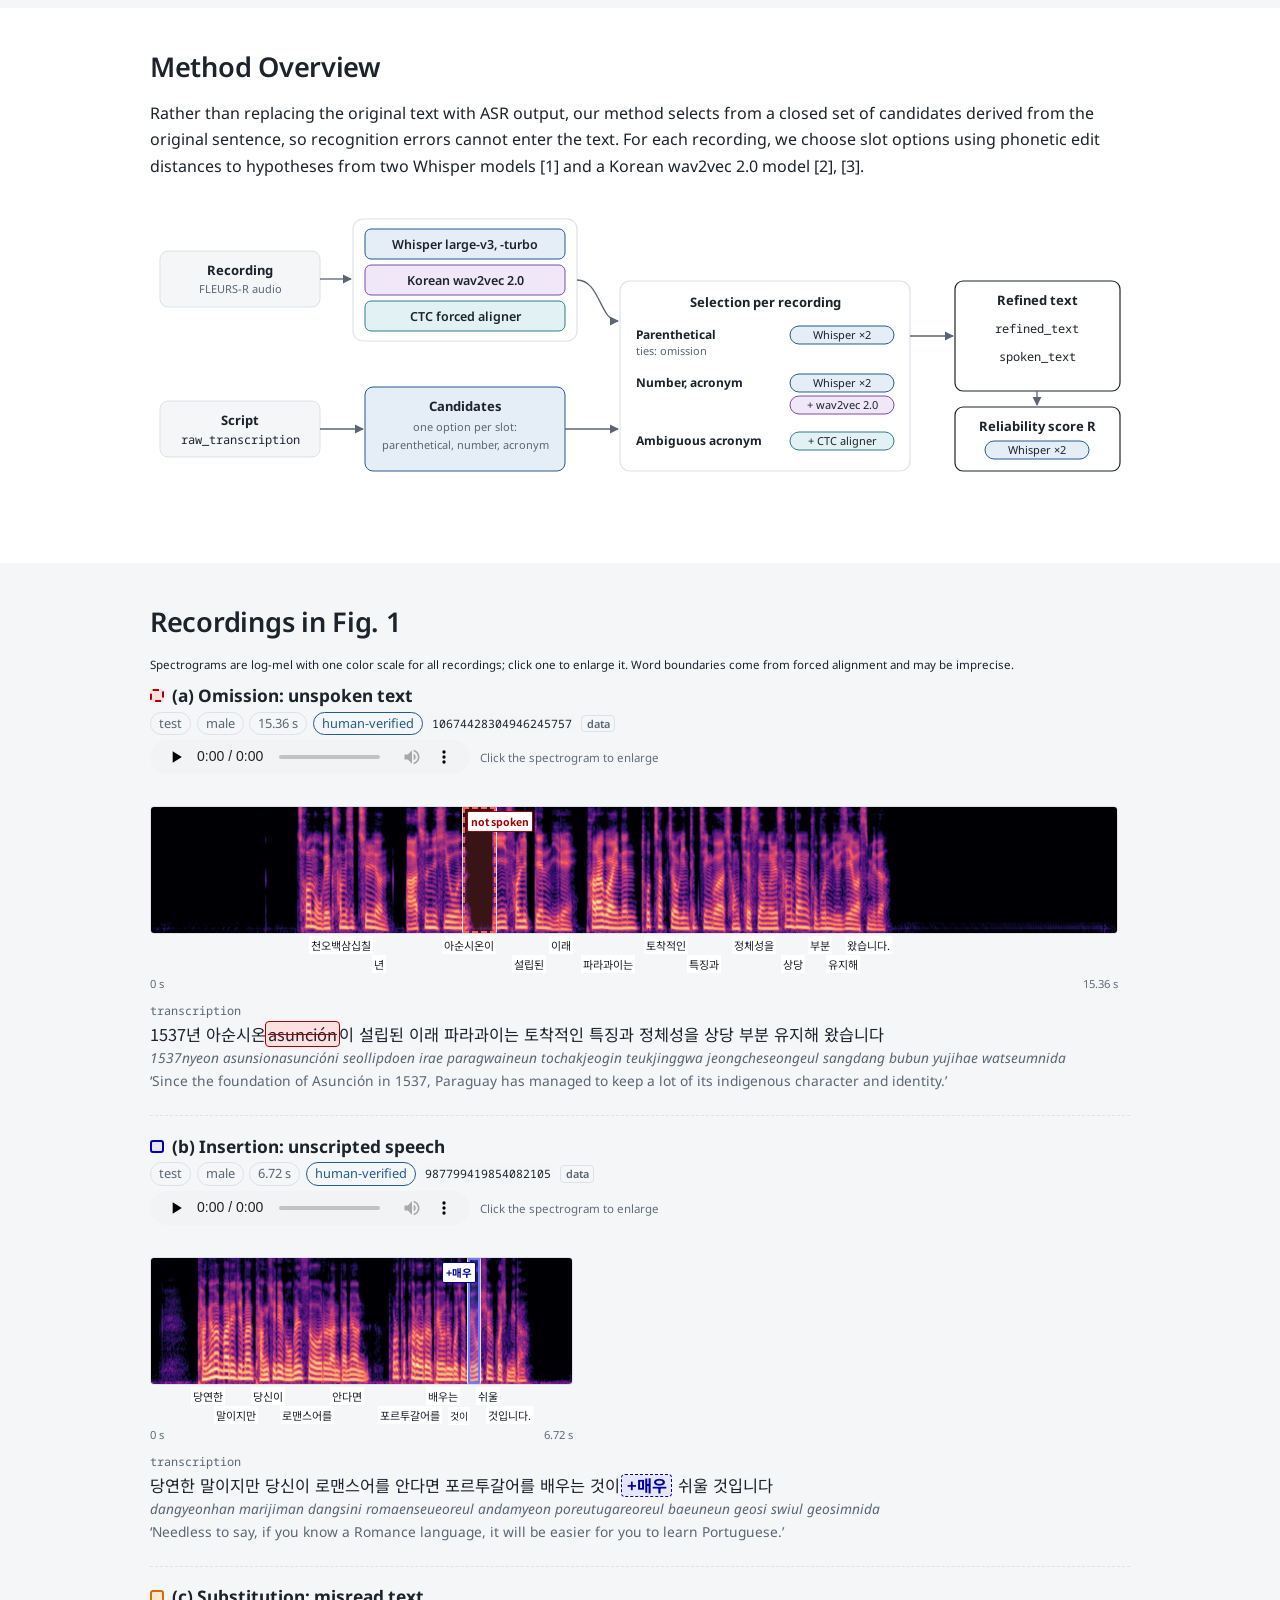
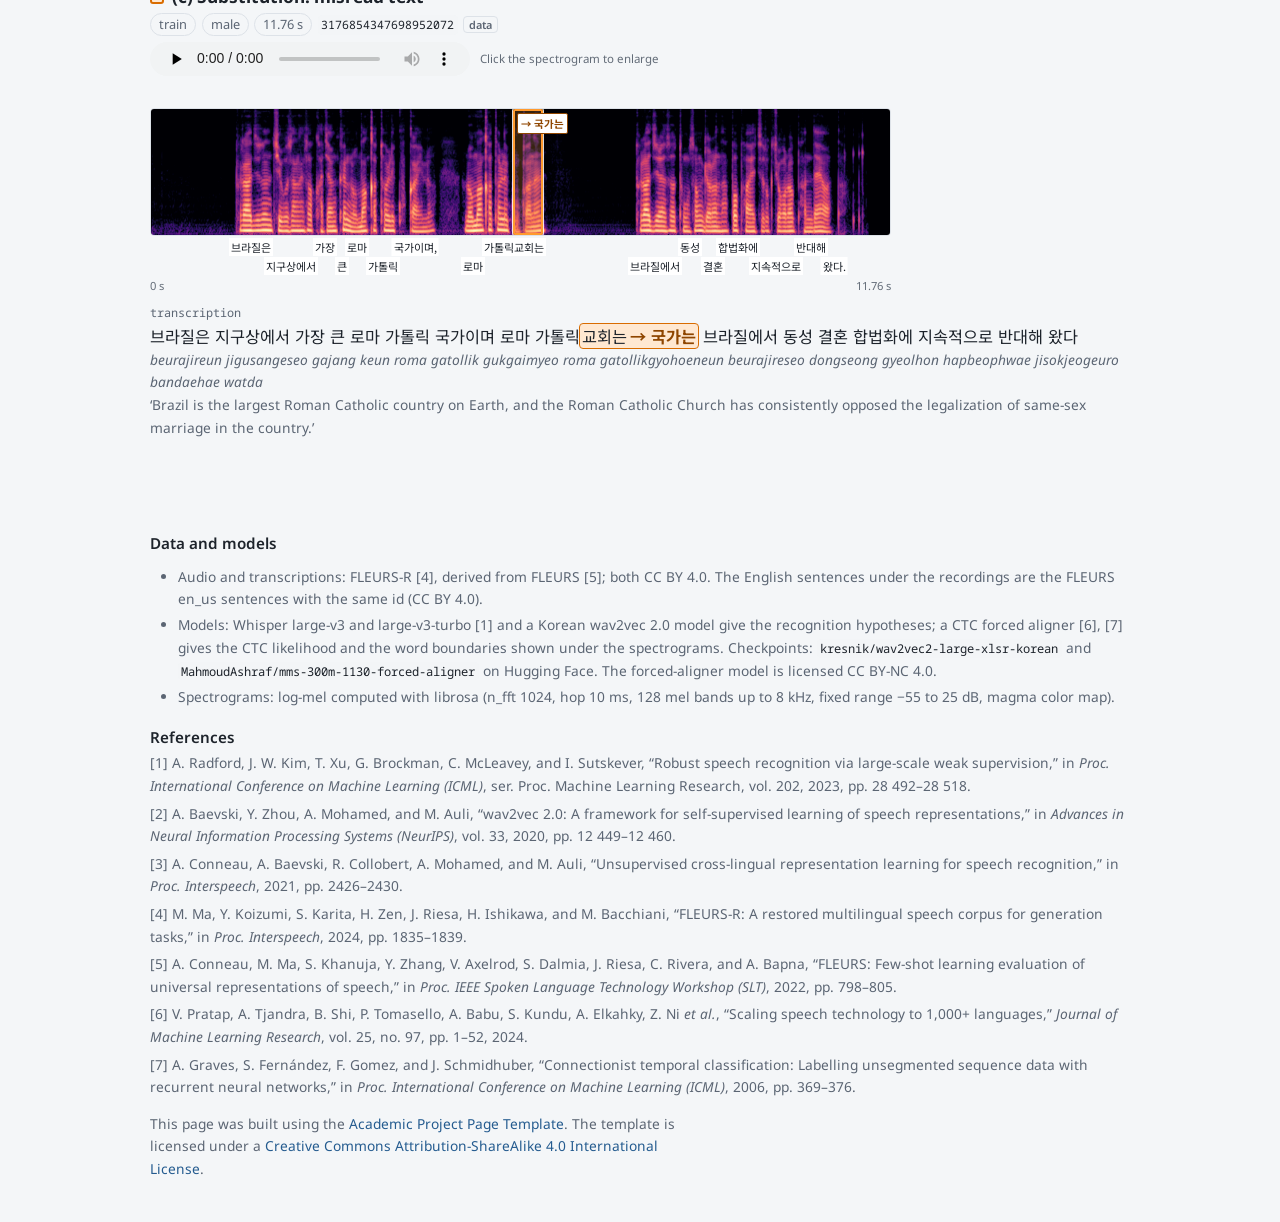
==== commit 89104fd6: "v3: camera-ready title, abstract and Fig. 1 caption - Title: "... Consistency of the FLEURS-R Korean" ====
--- a/index.html
+++ b/index.html
@@ -3,7 +3,7 @@
 <meta charset="utf-8">
 <meta name="viewport" content="width=device-width, initial-scale=1, viewport-fit=cover">
 <title>KoFLEURS-R Demo</title>
-<meta name="description" content="Demo page for KoFLEURS-R: Improving Text and Audio Consistency in the Korean FLEURS-R Corpus.">
+<meta name="description" content="Demo page for KoFLEURS-R: Improving Text and Audio Consistency of the FLEURS-R Korean Corpus.">
 <link rel="icon" href="data:image/svg+xml,%3Csvg xmlns=%22http://www.w3.org/2000/svg%22 viewBox=%220 0 32 32%22%3E%3Crect width=%2232%22 height=%2232%22 rx=%226%22 fill=%22%231d2733%22/%3E%3Cpath d=%22M6 22V10m4 12V6m4 16V12m4 10V8m4 14V14m4 8V11%22 stroke=%22white%22 stroke-width=%222.4%22 stroke-linecap=%22round%22/%3E%3C/svg%3E">
 <link rel="preconnect" href="https://fonts.googleapis.com">
 <link rel="preconnect" href="https://fonts.gstatic.com" crossorigin="">
@@ -17,7 +17,7 @@
 <section class="hero">
   <div class="hero-body">
     <div class="container is-max-desktop has-text-centered">
-      <h1 class="title publication-title" data-pdf="T-1"><span class="name">KoFLEURS-R</span>: Improving Text and Audio Consistency in the Korean FLEURS-R Corpus</h1>
+      <h1 class="title publication-title" data-tex="T-1"><span class="name">KoFLEURS-R</span>: Improving Text and Audio Consistency of the FLEURS-R Korean Corpus</h1>
       <!-- authors:start (written by build_page.py from page/config.json; "Anonymous authors" in a blind build) -->
       <div class="publication-authors" id="authors"><div>Dongyoon Shin, Eunwoo Song</div><div class="affil">Yonsei University</div></div>
       <!-- authors:end -->
@@ -31,14 +31,12 @@
   <div class="container is-max-desktop content">
     <h2 class="title is-3 has-text-centered">Abstract</h2>
     <p class="wide abstract">
-      <span data-pdf="ABS-1">We present KoFLEURS-R, a refined version of the Korean portion of FLEURS-R that improves text-audio consistency at the recording level.</span>
-      <span data-pdf="ABS-2">FLEURS-R improves the acoustic quality of FLEURS recordings but retains the recording scripts, which do not always match what was actually spoken.</span>
-      <span data-pdf="ABS-3">In particular, parenthetical expressions may be spoken or omitted depending on the speaker, resulting in transcription mismatches.</span>
-      <span data-pdf="ABS-4">To address this issue, we propose a script-constrained refinement method that generates transcription candidates from the original text and selects the most appropriate candidate using acoustic evidence from two Whisper models, a Korean wav2vec 2.0 model, and a connectionist temporal classification (CTC) forced aligner.</span>
-      <span data-pdf="ABS-5">Evaluation on 189 human-verified recordings shows that KoFLEURS-R reduces the phonetic-key-normalized micro character error rate (CER) from 1.54% to 0.21%, an 86.4% relative reduction.</span>
-      <span data-pdf="ABS-6">The method outperforms both the removal of all parenthetical content and unconstrained automatic speech recognition (ASR), and correctly classifies 33 of 34 manually verified parenthetical occurrences (97.1%).</span>
-      <span data-pdf="ABS-7">The results suggest that script-constrained refinement can reduce transcript mismatches without replacing the script with error-prone ASR output.</span>
-      <span data-pdf="ABS-8">The refined metadata and the refinement pipeline will be released.</span>
+      <span data-tex="ABS-1">We present KoFLEURS-R, a refined version of the Korean portion of FLEURS-R that improves text-audio consistency at the recording level.</span>
+      <span data-tex="ABS-2">FLEURS-R restores the audio quality of FLEURS, a multilingual corpus of n-way parallel sentences read by speakers of 102 languages, to make it suitable for speech generation tasks.</span>
+      <span data-tex="ABS-3">However, its text consists of the recording scripts rather than transcriptions of the actual recordings, resulting in text-audio mismatches that can hinder text-to-speech training.</span>
+      <span data-tex="ABS-4">To resolve these mismatches, we construct KoFLEURS-R by refining the text of FLEURS-R based on acoustic evidence from two Whisper-based speech recognition models and a connectionist temporal classification aligner.</span>
+      <span data-tex="ABS-5">Evaluation on 379 recordings from the test split demonstrates that the character error rate between the dataset’s text and human-annotated reference transcriptions decreases from 1.57% for FLEURS-R to 0.13% for KoFLEURS-R.</span>
+      <span data-tex="ABS-6">The refined dataset and refinement pipeline will be made publicly available.</span>
     </p>
   </div>
 </section>
@@ -116,9 +114,11 @@
         </div>
       </div>
       <figcaption class="paper-cap"><span class="cap-num">Fig. 1.</span>
-        <span data-pdf="F1-1">Examples of omissions, insertions, and substitutions in Korean text-audio pairs, all confirmed by listening.</span>
-        <span data-pdf="F1-2">Boxes show the script (top) and the spoken content (bottom); dashed links indicate mismatches.</span>
-        <span data-pdf="F1-3">In (c), another speaker of the same script reads 교회는 as written.</span>
+        <span data-tex="F1-1">Types of text-audio mismatches with Korean examples (Hangul with Revised Romanization).</span>
+        <span data-tex="F1-2">(a) Omission: script content is not spoken.</span>
+        <span data-tex="F1-3">(b) Insertion: speech is not in the script.</span>
+        <span data-tex="F1-4">(c) Substitution: script content is spoken differently.</span>
+        <span data-tex="F1-5">Gray lines connect matching words; dashed lines connect mismatched words, with empty boxes for missing content.</span>
       </figcaption>
     </figure>
   </div>
@@ -196,7 +196,7 @@
   <div class="container is-max-desktop content">
     <h2 class="title is-3">Recordings in Fig. 1</h2>
     <p class="spec-hint" style="max-width: none">Spectrograms are log-mel with one color scale for all recordings; click one to enlarge it. Word boundaries come from forced alignment and may be imprecise.</p>
-    <div id="fig1-listen" data-nonpaper="example data"><div class="rec"><h3 class="rec-type omit" data-pdf-fig="(a) Omission: unspoken text">(a) Omission: unspoken text</h3><div class="rec-meta"><span class="pill">test</span><span class="pill">male</span><span class="pill num">15.36 s</span><span class="pill ok" title="one of the 189 human-verified test recordings">human-verified</span><span class="mono rec-id">10674428304946245757</span><span class="data-tag" title="value from the KoFLEURS-R data files, not from the paper">data</span></div><div class="listen"><div class="audio-row"><audio controls="" preload="none" src="static/audio/10674428304946245757.mp3" aria-label="Audio of recording 10674428304946245757"></audio><span class="spec-hint">Click the spectrogram to enlarge</span></div><figure class="spec" data-rec="10674428304946245757" data-dur="15.36" style="--dur: 15.36"><div class="spec-scroll"><div class="spec-canvas" role="button" tabindex="0" aria-label="Enlarge the spectrogram of recording 10674428304946245757"><div class="spec-img"><img src="static/spectrograms/10674428304946245757.png" alt="Log-mel spectrogram of recording 10674428304946245757 (15.36 s)" width="3072" height="256"><div class="spec-box omission" style="left: 32.29%; width: 3.39%" title="not spoken"><span class="tag">not spoken</span></div><div class="playhead"></div></div><div class="spec-words" aria-hidden="true"><div class="wd" style="left: 15.1%; width: 7.94%; top: 0px" title="천오백삼십칠 (cheonobaeksamsipchil)  2.32–3.54 s"><span class="ko">천오백삼십칠</span></div><div class="wd" style="left: 23.05%; width: 1.17%; top: 19px" title="년 (nyeon)  3.54–3.72 s"><span class="ko">년</span></div><div class="wd" style="left: 26.82%; width: 8.98%; top: 0px" title="아순시온이 (asunsioni)  4.12–5.50 s"><span class="ko">아순시온이</span></div><div class="wd" style="left: 37.11%; width: 3.78%; top: 19px" title="설립된 (seollipdoen)  5.70–6.28 s"><span class="ko">설립된</span></div><div class="wd" style="left: 41.8%; width: 1.3%; top: 0px" title="이래 (irae)  6.42–6.62 s"><span class="ko">이래</span></div><div class="wd" style="left: 45.05%; width: 4.56%; top: 19px" title="파라과이는 (paragwaineun)  6.92–7.62 s"><span class="ko">파라과이는</span></div><div class="wd" style="left: 50.65%; width: 4.95%; top: 0px" title="토착적인 (tochakjeogin)  7.78–8.54 s"><span class="ko">토착적인</span></div><div class="wd" style="left: 55.73%; width: 3.12%; top: 19px" title="특징과 (teukjinggwa)  8.56–9.04 s"><span class="ko">특징과</span></div><div class="wd" style="left: 59.51%; width: 5.21%; top: 0px" title="정체성을 (jeongcheseongeul)  9.14–9.94 s"><span class="ko">정체성을</span></div><div class="wd" style="left: 65.1%; width: 2.6%; top: 19px" title="상당 (sangdang)  10.00–10.40 s"><span class="ko">상당</span></div><div class="wd" style="left: 68.23%; width: 1.95%; top: 0px" title="부분 (bubun)  10.48–10.78 s"><span class="ko">부분</span></div><div class="wd" style="left: 70.57%; width: 2.08%; top: 19px" title="유지해 (yujihae)  10.84–11.16 s"><span class="ko">유지해</span></div><div class="wd" style="left: 72.79%; width: 2.99%; top: 0px" title="왔습니다. (watseumnida.)  11.18–11.64 s"><span class="ko">왔습니다.</span></div></div></div><div class="spec-axis"><span>0 s</span><span>15.36 s</span></div></div></figure></div><div class="field"><span class="fname">transcription</span><div class="ko" lang="ko">1537년 아순시온<span class="mk omission" title="in the script, not spoken">asunción</span>이 설립된 이래 파라과이는 토착적인 특징과 정체성을 상당 부분 유지해 왔습니다</div><span class="rr" lang="ko-Latn">1537nyeon asunsionasuncióni seollipdoen irae paragwaineun tochakjeogin teukjinggwa jeongcheseongeul sangdang bubun yujihae watseumnida</span><span class="en">‘Since the foundation of Asunción in 1537, Paraguay has managed to keep a lot of its indigenous character and identity.’</span></div></div><div class="rec"><h3 class="rec-type ins" data-pdf-fig="(b) Insertion: unscripted speech">(b) Insertion: unscripted speech</h3><div class="rec-meta"><span class="pill">test</span><span class="pill">male</span><span class="pill num">6.72 s</span><span class="pill ok" title="one of the 189 human-verified test recordings">human-verified</span><span class="mono rec-id">987799419854082105</span><span class="data-tag" title="value from the KoFLEURS-R data files, not from the paper">data</span></div><div class="listen"><div class="audio-row"><audio controls="" preload="none" src="static/audio/987799419854082105.mp3" aria-label="Audio of recording 987799419854082105"></audio><span class="spec-hint">Click the spectrogram to enlarge</span></div><figure class="spec" data-rec="987799419854082105" data-dur="6.72" style="--dur: 6.72"><div class="spec-scroll"><div class="spec-canvas" role="button" tabindex="0" aria-label="Enlarge the spectrogram of recording 987799419854082105"><div class="spec-img"><img src="static/spectrograms/987799419854082105.png" alt="Log-mel spectrogram of recording 987799419854082105 (6.72 s)" width="1344" height="256"><div class="spec-box insertion tag-right" style="left: 75.3%; width: 2.68%" title="+매우"><span class="tag">+매우</span></div><div class="playhead"></div></div><div class="spec-words" aria-hidden="true"><div class="wd" style="left: 11.01%; width: 5.36%; top: 0px" title="당연한 (dangyeonhan)  0.74–1.10 s"><span class="ko">당연한</span></div><div class="wd" style="left: 16.96%; width: 6.85%; top: 19px" title="말이지만 (marijiman)  1.14–1.60 s"><span class="ko">말이지만</span></div><div class="wd" style="left: 24.7%; width: 6.25%; top: 0px" title="당신이 (dangsini)  1.66–2.08 s"><span class="ko">당신이</span></div><div class="wd" style="left: 31.55%; width: 11.01%; top: 19px" title="로맨스어를 (romaenseueoreul)  2.12–2.86 s"><span class="ko">로맨스어를</span></div><div class="wd" style="left: 43.15%; width: 6.55%; top: 0px" title="안다면 (andamyeon)  2.90–3.34 s"><span class="ko">안다면</span></div><div class="wd" style="left: 56.25%; width: 10.12%; top: 19px" title="포르투갈어를 (poreutugareoreul)  3.78–4.46 s"><span class="ko">포르투갈어를</span></div><div class="wd" style="left: 66.96%; width: 4.46%; top: 0px" title="배우는 (baeuneun)  4.50–4.80 s"><span class="ko">배우는</span></div><div class="wd" style="left: 71.73%; width: 2.68%; top: 19px" title="것이 (geosi)  4.82–5.00 s"><span class="ko">것이</span></div><div class="wd" style="left: 78.57%; width: 2.38%; top: 0px" title="쉬울 (swiul)  5.28–5.44 s"><span class="ko">쉬울</span></div><div class="wd" style="left: 81.85%; width: 6.25%; top: 19px" title="것입니다. (geosimnida.)  5.50–5.92 s"><span class="ko">것입니다.</span></div></div></div><div class="spec-axis"><span>0 s</span><span>6.72 s</span></div></div></figure></div><div class="field"><span class="fname">transcription</span><div class="ko" lang="ko">당연한 말이지만 당신이 로맨스어를 안다면 포르투갈어를 배우는 것이<span class="mk insertion" title="spoken, not in the script">+매우</span> 쉬울 것입니다</div><span class="rr" lang="ko-Latn">dangyeonhan marijiman dangsini romaenseueoreul andamyeon poreutugareoreul baeuneun geosi swiul geosimnida</span><span class="en">‘Needless to say, if you know a Romance language, it will be easier for you to learn Portuguese.’</span></div></div><div class="rec"><h3 class="rec-type sub" data-pdf-fig="(c) Substitution: misread text">(c) Substitution: misread text</h3><div class="rec-meta"><span class="pill">train</span><span class="pill">male</span><span class="pill num">11.76 s</span><span class="mono rec-id">3176854347698952072</span><span class="data-tag" title="value from the KoFLEURS-R data files, not from the paper">data</span></div><div class="listen"><div class="audio-row"><audio controls="" preload="none" src="static/audio/3176854347698952072.mp3" aria-label="Audio of recording 3176854347698952072"></audio><span class="spec-hint">Click the spectrogram to enlarge</span></div><figure class="spec" data-rec="3176854347698952072" data-dur="11.76" style="--dur: 11.76"><div class="spec-scroll"><div class="spec-canvas" role="button" tabindex="0" aria-label="Enlarge the spectrogram of recording 3176854347698952072"><div class="spec-img"><img src="static/spectrograms/3176854347698952072.png" alt="Log-mel spectrogram of recording 3176854347698952072 (11.76 s)" width="2352" height="256"><div class="spec-box substitution" style="left: 48.98%; width: 4.08%" title="→ 국가는"><span class="tag">→ 국가는</span></div><div class="playhead"></div></div><div class="spec-words" aria-hidden="true"><div class="wd" style="left: 11.22%; width: 4.76%; top: 0px" title="브라질은 (beurajireun)  1.32–1.88 s"><span class="ko">브라질은</span></div><div class="wd" style="left: 16.5%; width: 5.1%; top: 19px" title="지구상에서 (jigusangeseo)  1.94–2.54 s"><span class="ko">지구상에서</span></div><div class="wd" style="left: 22.28%; width: 2.72%; top: 0px" title="가장 (gajang)  2.62–2.94 s"><span class="ko">가장</span></div><div class="wd" style="left: 25.34%; width: 1.19%; top: 19px" title="큰 (keun)  2.98–3.12 s"><span class="ko">큰</span></div><div class="wd" style="left: 27.04%; width: 1.87%; top: 0px" title="로마 (roma)  3.18–3.40 s"><span class="ko">로마</span></div><div class="wd" style="left: 29.59%; width: 3.74%; top: 19px" title="가톨릭 (gatollik)  3.48–3.92 s"><span class="ko">가톨릭</span></div><div class="wd" style="left: 33.5%; width: 4.59%; top: 0px" title="국가이며, (gukgaimyeo,)  3.94–4.48 s"><span class="ko">국가이며,</span></div><div class="wd" style="left: 42.69%; width: 1.87%; top: 19px" title="로마 (roma)  5.02–5.24 s"><span class="ko">로마</span></div><div class="wd" style="left: 45.07%; width: 7.99%; top: 0px" title="가톨릭교회는 (gatollikgyohoeneun)  5.30–6.24 s"><span class="ko">가톨릭교회는</span></div><div class="wd" style="left: 65.48%; width: 5.27%; top: 19px" title="브라질에서 (beurajireseo)  7.70–8.32 s"><span class="ko">브라질에서</span></div><div class="wd" style="left: 71.26%; width: 3.23%; top: 0px" title="동성 (dongseong)  8.38–8.76 s"><span class="ko">동성</span></div><div class="wd" style="left: 74.83%; width: 2.21%; top: 19px" title="결혼 (gyeolhon)  8.80–9.06 s"><span class="ko">결혼</span></div><div class="wd" style="left: 77.38%; width: 4.08%; top: 0px" title="합법화에 (hapbeophwae)  9.10–9.58 s"><span class="ko">합법화에</span></div><div class="wd" style="left: 82.14%; width: 4.59%; top: 19px" title="지속적으로 (jisokjeogeuro)  9.66–10.20 s"><span class="ko">지속적으로</span></div><div class="wd" style="left: 87.41%; width: 3.57%; top: 0px" title="반대해 (bandaehae)  10.28–10.70 s"><span class="ko">반대해</span></div><div class="wd" style="left: 91.16%; width: 2.38%; top: 19px" title="왔다. (watda.)  10.72–11.00 s"><span class="ko">왔다.</span></div></div></div><div class="spec-axis"><span>0 s</span><span>11.76 s</span></div></div></figure></div><div class="field"><span class="fname">transcription</span><div class="ko" lang="ko">브라질은 지구상에서 가장 큰 로마 가톨릭 국가이며 로마 가톨릭<span class="mk substitution" title="misread">교회는<span class="mk-heard">→ 국가는</span></span> 브라질에서 동성 결혼 합법화에 지속적으로 반대해 왔다</div><span class="rr" lang="ko-Latn">beurajireun jigusangeseo gajang keun roma gatollik gukgaimyeo roma gatollikgyohoeneun beurajireseo dongseong gyeolhon hapbeophwae jisokjeogeuro bandaehae watda</span><span class="en">‘Brazil is the largest Roman Catholic country on Earth, and the Roman Catholic Church has consistently opposed the legalization of same-sex marriage in the country.’</span></div></div></div>
+    <div id="fig1-listen" data-nonpaper="example data"><div class="rec"><h3 class="rec-type omit" data-pdf-fig="(a) Omission: unspoken text">(a) Omission: unspoken text</h3><div class="rec-meta"><span class="pill">test</span><span class="pill">male</span><span class="pill num">15.36 s</span><span class="pill ok" title="one of the 379 human-verified test recordings">human-verified</span><span class="mono rec-id">10674428304946245757</span><span class="data-tag" title="value from the KoFLEURS-R data files, not from the paper">data</span></div><div class="listen"><div class="audio-row"><audio controls="" preload="none" src="static/audio/10674428304946245757.mp3" aria-label="Audio of recording 10674428304946245757"></audio><span class="spec-hint">Click the spectrogram to enlarge</span></div><figure class="spec" data-rec="10674428304946245757" data-dur="15.36" style="--dur: 15.36"><div class="spec-scroll"><div class="spec-canvas" role="button" tabindex="0" aria-label="Enlarge the spectrogram of recording 10674428304946245757"><div class="spec-img"><img src="static/spectrograms/10674428304946245757.png" alt="Log-mel spectrogram of recording 10674428304946245757 (15.36 s)" width="3072" height="256"><div class="spec-box omission" style="left: 32.29%; width: 3.39%" title="not spoken"><span class="tag">not spoken</span></div><div class="playhead"></div></div><div class="spec-words" aria-hidden="true"><div class="wd" style="left: 15.1%; width: 7.94%; top: 0px" title="천오백삼십칠 (cheonobaeksamsipchil)  2.32–3.54 s"><span class="ko">천오백삼십칠</span></div><div class="wd" style="left: 23.05%; width: 1.17%; top: 19px" title="년 (nyeon)  3.54–3.72 s"><span class="ko">년</span></div><div class="wd" style="left: 26.82%; width: 8.98%; top: 0px" title="아순시온이 (asunsioni)  4.12–5.50 s"><span class="ko">아순시온이</span></div><div class="wd" style="left: 37.11%; width: 3.78%; top: 19px" title="설립된 (seollipdoen)  5.70–6.28 s"><span class="ko">설립된</span></div><div class="wd" style="left: 41.8%; width: 1.3%; top: 0px" title="이래 (irae)  6.42–6.62 s"><span class="ko">이래</span></div><div class="wd" style="left: 45.05%; width: 4.56%; top: 19px" title="파라과이는 (paragwaineun)  6.92–7.62 s"><span class="ko">파라과이는</span></div><div class="wd" style="left: 50.65%; width: 4.95%; top: 0px" title="토착적인 (tochakjeogin)  7.78–8.54 s"><span class="ko">토착적인</span></div><div class="wd" style="left: 55.73%; width: 3.12%; top: 19px" title="특징과 (teukjinggwa)  8.56–9.04 s"><span class="ko">특징과</span></div><div class="wd" style="left: 59.51%; width: 5.21%; top: 0px" title="정체성을 (jeongcheseongeul)  9.14–9.94 s"><span class="ko">정체성을</span></div><div class="wd" style="left: 65.1%; width: 2.6%; top: 19px" title="상당 (sangdang)  10.00–10.40 s"><span class="ko">상당</span></div><div class="wd" style="left: 68.23%; width: 1.95%; top: 0px" title="부분 (bubun)  10.48–10.78 s"><span class="ko">부분</span></div><div class="wd" style="left: 70.57%; width: 2.08%; top: 19px" title="유지해 (yujihae)  10.84–11.16 s"><span class="ko">유지해</span></div><div class="wd" style="left: 72.79%; width: 2.99%; top: 0px" title="왔습니다. (watseumnida.)  11.18–11.64 s"><span class="ko">왔습니다.</span></div></div></div><div class="spec-axis"><span>0 s</span><span>15.36 s</span></div></div></figure></div><div class="field"><span class="fname">transcription</span><div class="ko" lang="ko">1537년 아순시온<span class="mk omission" title="in the script, not spoken">asunción</span>이 설립된 이래 파라과이는 토착적인 특징과 정체성을 상당 부분 유지해 왔습니다</div><span class="rr" lang="ko-Latn">1537nyeon asunsionasuncióni seollipdoen irae paragwaineun tochakjeogin teukjinggwa jeongcheseongeul sangdang bubun yujihae watseumnida</span><span class="en">‘Since the foundation of Asunción in 1537, Paraguay has managed to keep a lot of its indigenous character and identity.’</span></div></div><div class="rec"><h3 class="rec-type ins" data-pdf-fig="(b) Insertion: unscripted speech">(b) Insertion: unscripted speech</h3><div class="rec-meta"><span class="pill">test</span><span class="pill">male</span><span class="pill num">6.72 s</span><span class="pill ok" title="one of the 379 human-verified test recordings">human-verified</span><span class="mono rec-id">987799419854082105</span><span class="data-tag" title="value from the KoFLEURS-R data files, not from the paper">data</span></div><div class="listen"><div class="audio-row"><audio controls="" preload="none" src="static/audio/987799419854082105.mp3" aria-label="Audio of recording 987799419854082105"></audio><span class="spec-hint">Click the spectrogram to enlarge</span></div><figure class="spec" data-rec="987799419854082105" data-dur="6.72" style="--dur: 6.72"><div class="spec-scroll"><div class="spec-canvas" role="button" tabindex="0" aria-label="Enlarge the spectrogram of recording 987799419854082105"><div class="spec-img"><img src="static/spectrograms/987799419854082105.png" alt="Log-mel spectrogram of recording 987799419854082105 (6.72 s)" width="1344" height="256"><div class="spec-box insertion tag-right" style="left: 75.3%; width: 2.68%" title="+매우"><span class="tag">+매우</span></div><div class="playhead"></div></div><div class="spec-words" aria-hidden="true"><div class="wd" style="left: 11.01%; width: 5.36%; top: 0px" title="당연한 (dangyeonhan)  0.74–1.10 s"><span class="ko">당연한</span></div><div class="wd" style="left: 16.96%; width: 6.85%; top: 19px" title="말이지만 (marijiman)  1.14–1.60 s"><span class="ko">말이지만</span></div><div class="wd" style="left: 24.7%; width: 6.25%; top: 0px" title="당신이 (dangsini)  1.66–2.08 s"><span class="ko">당신이</span></div><div class="wd" style="left: 31.55%; width: 11.01%; top: 19px" title="로맨스어를 (romaenseueoreul)  2.12–2.86 s"><span class="ko">로맨스어를</span></div><div class="wd" style="left: 43.15%; width: 6.55%; top: 0px" title="안다면 (andamyeon)  2.90–3.34 s"><span class="ko">안다면</span></div><div class="wd" style="left: 56.25%; width: 10.12%; top: 19px" title="포르투갈어를 (poreutugareoreul)  3.78–4.46 s"><span class="ko">포르투갈어를</span></div><div class="wd" style="left: 66.96%; width: 4.46%; top: 0px" title="배우는 (baeuneun)  4.50–4.80 s"><span class="ko">배우는</span></div><div class="wd" style="left: 71.73%; width: 2.68%; top: 19px" title="것이 (geosi)  4.82–5.00 s"><span class="ko">것이</span></div><div class="wd" style="left: 78.57%; width: 2.38%; top: 0px" title="쉬울 (swiul)  5.28–5.44 s"><span class="ko">쉬울</span></div><div class="wd" style="left: 81.85%; width: 6.25%; top: 19px" title="것입니다. (geosimnida.)  5.50–5.92 s"><span class="ko">것입니다.</span></div></div></div><div class="spec-axis"><span>0 s</span><span>6.72 s</span></div></div></figure></div><div class="field"><span class="fname">transcription</span><div class="ko" lang="ko">당연한 말이지만 당신이 로맨스어를 안다면 포르투갈어를 배우는 것이<span class="mk insertion" title="spoken, not in the script">+매우</span> 쉬울 것입니다</div><span class="rr" lang="ko-Latn">dangyeonhan marijiman dangsini romaenseueoreul andamyeon poreutugareoreul baeuneun geosi swiul geosimnida</span><span class="en">‘Needless to say, if you know a Romance language, it will be easier for you to learn Portuguese.’</span></div></div><div class="rec"><h3 class="rec-type sub" data-pdf-fig="(c) Substitution: misread text">(c) Substitution: misread text</h3><div class="rec-meta"><span class="pill">train</span><span class="pill">male</span><span class="pill num">11.76 s</span><span class="mono rec-id">3176854347698952072</span><span class="data-tag" title="value from the KoFLEURS-R data files, not from the paper">data</span></div><div class="listen"><div class="audio-row"><audio controls="" preload="none" src="static/audio/3176854347698952072.mp3" aria-label="Audio of recording 3176854347698952072"></audio><span class="spec-hint">Click the spectrogram to enlarge</span></div><figure class="spec" data-rec="3176854347698952072" data-dur="11.76" style="--dur: 11.76"><div class="spec-scroll"><div class="spec-canvas" role="button" tabindex="0" aria-label="Enlarge the spectrogram of recording 3176854347698952072"><div class="spec-img"><img src="static/spectrograms/3176854347698952072.png" alt="Log-mel spectrogram of recording 3176854347698952072 (11.76 s)" width="2352" height="256"><div class="spec-box substitution" style="left: 48.98%; width: 4.08%" title="→ 국가는"><span class="tag">→ 국가는</span></div><div class="playhead"></div></div><div class="spec-words" aria-hidden="true"><div class="wd" style="left: 11.22%; width: 4.76%; top: 0px" title="브라질은 (beurajireun)  1.32–1.88 s"><span class="ko">브라질은</span></div><div class="wd" style="left: 16.5%; width: 5.1%; top: 19px" title="지구상에서 (jigusangeseo)  1.94–2.54 s"><span class="ko">지구상에서</span></div><div class="wd" style="left: 22.28%; width: 2.72%; top: 0px" title="가장 (gajang)  2.62–2.94 s"><span class="ko">가장</span></div><div class="wd" style="left: 25.34%; width: 1.19%; top: 19px" title="큰 (keun)  2.98–3.12 s"><span class="ko">큰</span></div><div class="wd" style="left: 27.04%; width: 1.87%; top: 0px" title="로마 (roma)  3.18–3.40 s"><span class="ko">로마</span></div><div class="wd" style="left: 29.59%; width: 3.74%; top: 19px" title="가톨릭 (gatollik)  3.48–3.92 s"><span class="ko">가톨릭</span></div><div class="wd" style="left: 33.5%; width: 4.59%; top: 0px" title="국가이며, (gukgaimyeo,)  3.94–4.48 s"><span class="ko">국가이며,</span></div><div class="wd" style="left: 42.69%; width: 1.87%; top: 19px" title="로마 (roma)  5.02–5.24 s"><span class="ko">로마</span></div><div class="wd" style="left: 45.07%; width: 7.99%; top: 0px" title="가톨릭교회는 (gatollikgyohoeneun)  5.30–6.24 s"><span class="ko">가톨릭교회는</span></div><div class="wd" style="left: 65.48%; width: 5.27%; top: 19px" title="브라질에서 (beurajireseo)  7.70–8.32 s"><span class="ko">브라질에서</span></div><div class="wd" style="left: 71.26%; width: 3.23%; top: 0px" title="동성 (dongseong)  8.38–8.76 s"><span class="ko">동성</span></div><div class="wd" style="left: 74.83%; width: 2.21%; top: 19px" title="결혼 (gyeolhon)  8.80–9.06 s"><span class="ko">결혼</span></div><div class="wd" style="left: 77.38%; width: 4.08%; top: 0px" title="합법화에 (hapbeophwae)  9.10–9.58 s"><span class="ko">합법화에</span></div><div class="wd" style="left: 82.14%; width: 4.59%; top: 19px" title="지속적으로 (jisokjeogeuro)  9.66–10.20 s"><span class="ko">지속적으로</span></div><div class="wd" style="left: 87.41%; width: 3.57%; top: 0px" title="반대해 (bandaehae)  10.28–10.70 s"><span class="ko">반대해</span></div><div class="wd" style="left: 91.16%; width: 2.38%; top: 19px" title="왔다. (watda.)  10.72–11.00 s"><span class="ko">왔다.</span></div></div></div><div class="spec-axis"><span>0 s</span><span>11.76 s</span></div></div></figure></div><div class="field"><span class="fname">transcription</span><div class="ko" lang="ko">브라질은 지구상에서 가장 큰 로마 가톨릭 국가이며 로마 가톨릭<span class="mk substitution" title="misread">교회는<span class="mk-heard">→ 국가는</span></span> 브라질에서 동성 결혼 합법화에 지속적으로 반대해 왔다</div><span class="rr" lang="ko-Latn">beurajireun jigusangeseo gajang keun roma gatollik gukgaimyeo roma gatollikgyohoeneun beurajireseo dongseong gyeolhon hapbeophwae jisokjeogeuro bandaehae watda</span><span class="en">‘Brazil is the largest Roman Catholic country on Earth, and the Roman Catholic Church has consistently opposed the legalization of same-sex marriage in the country.’</span></div></div></div>
   </div>
 </section>
 
